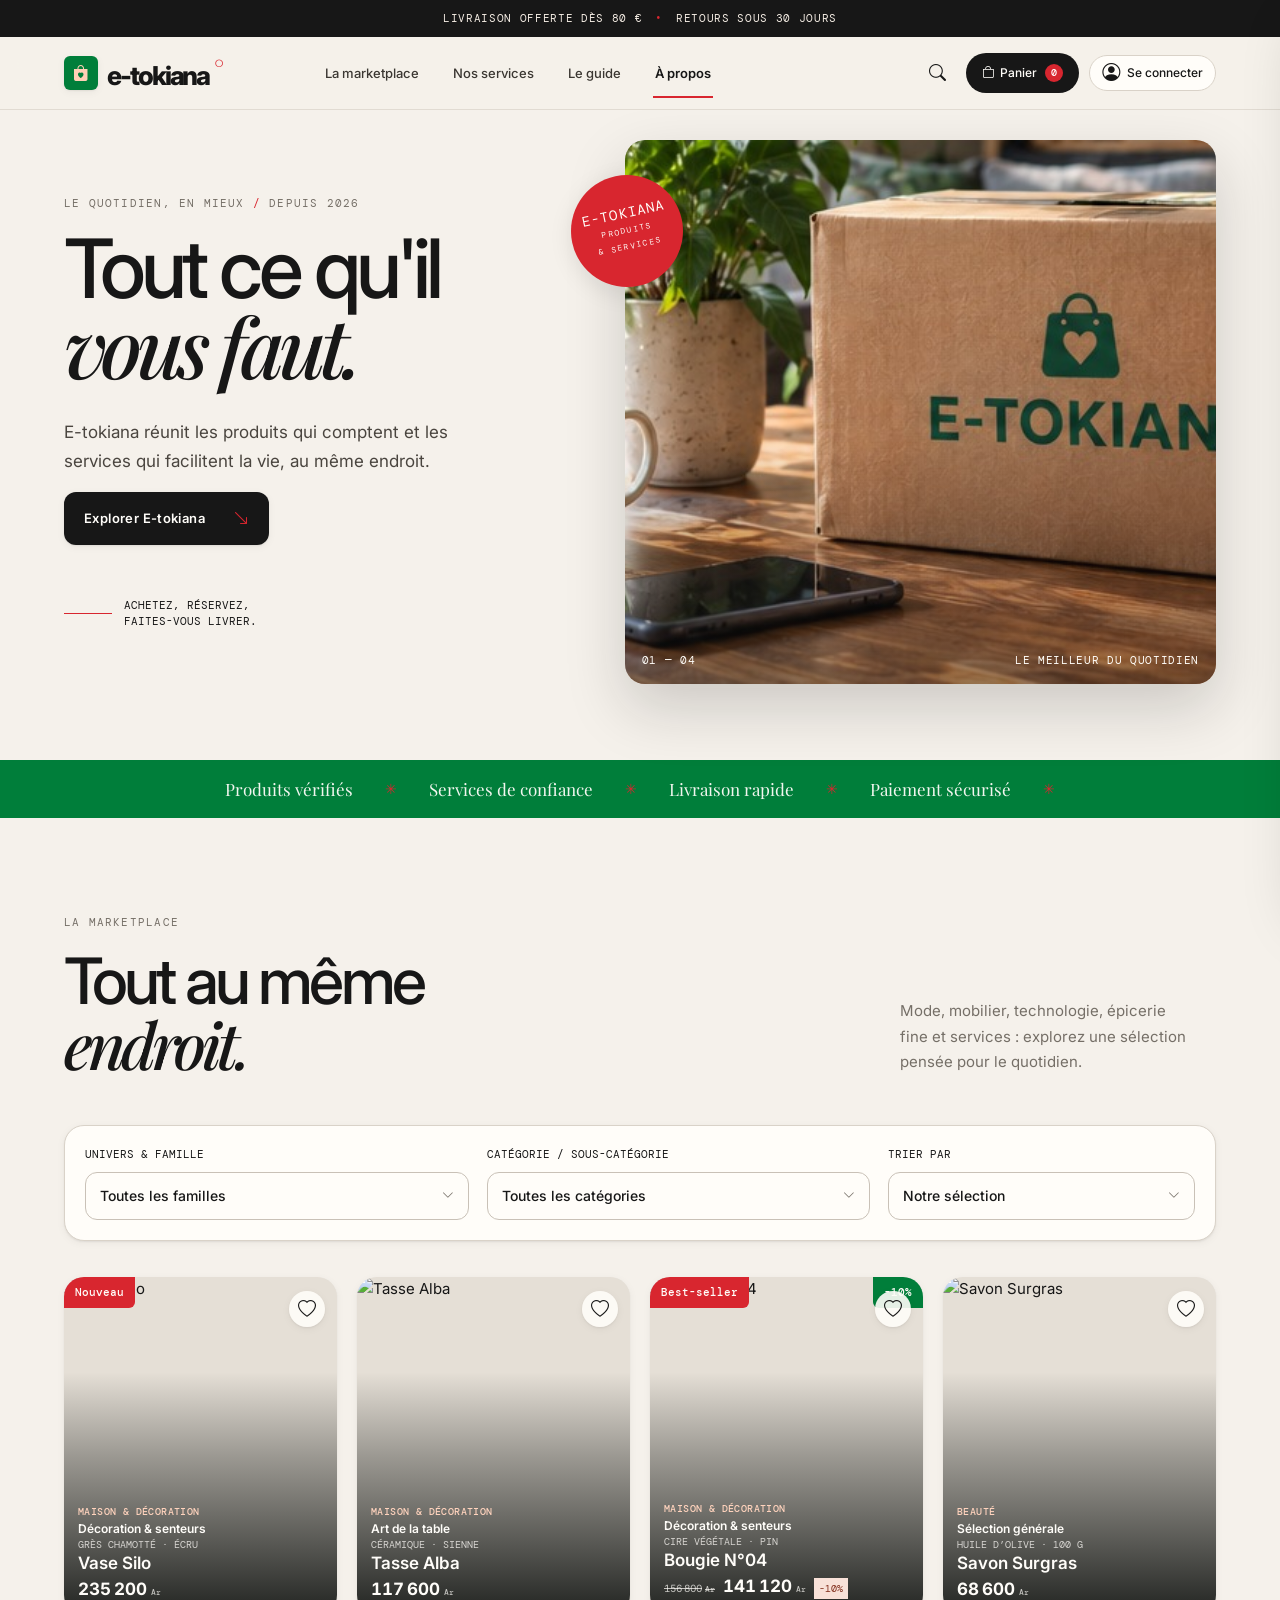
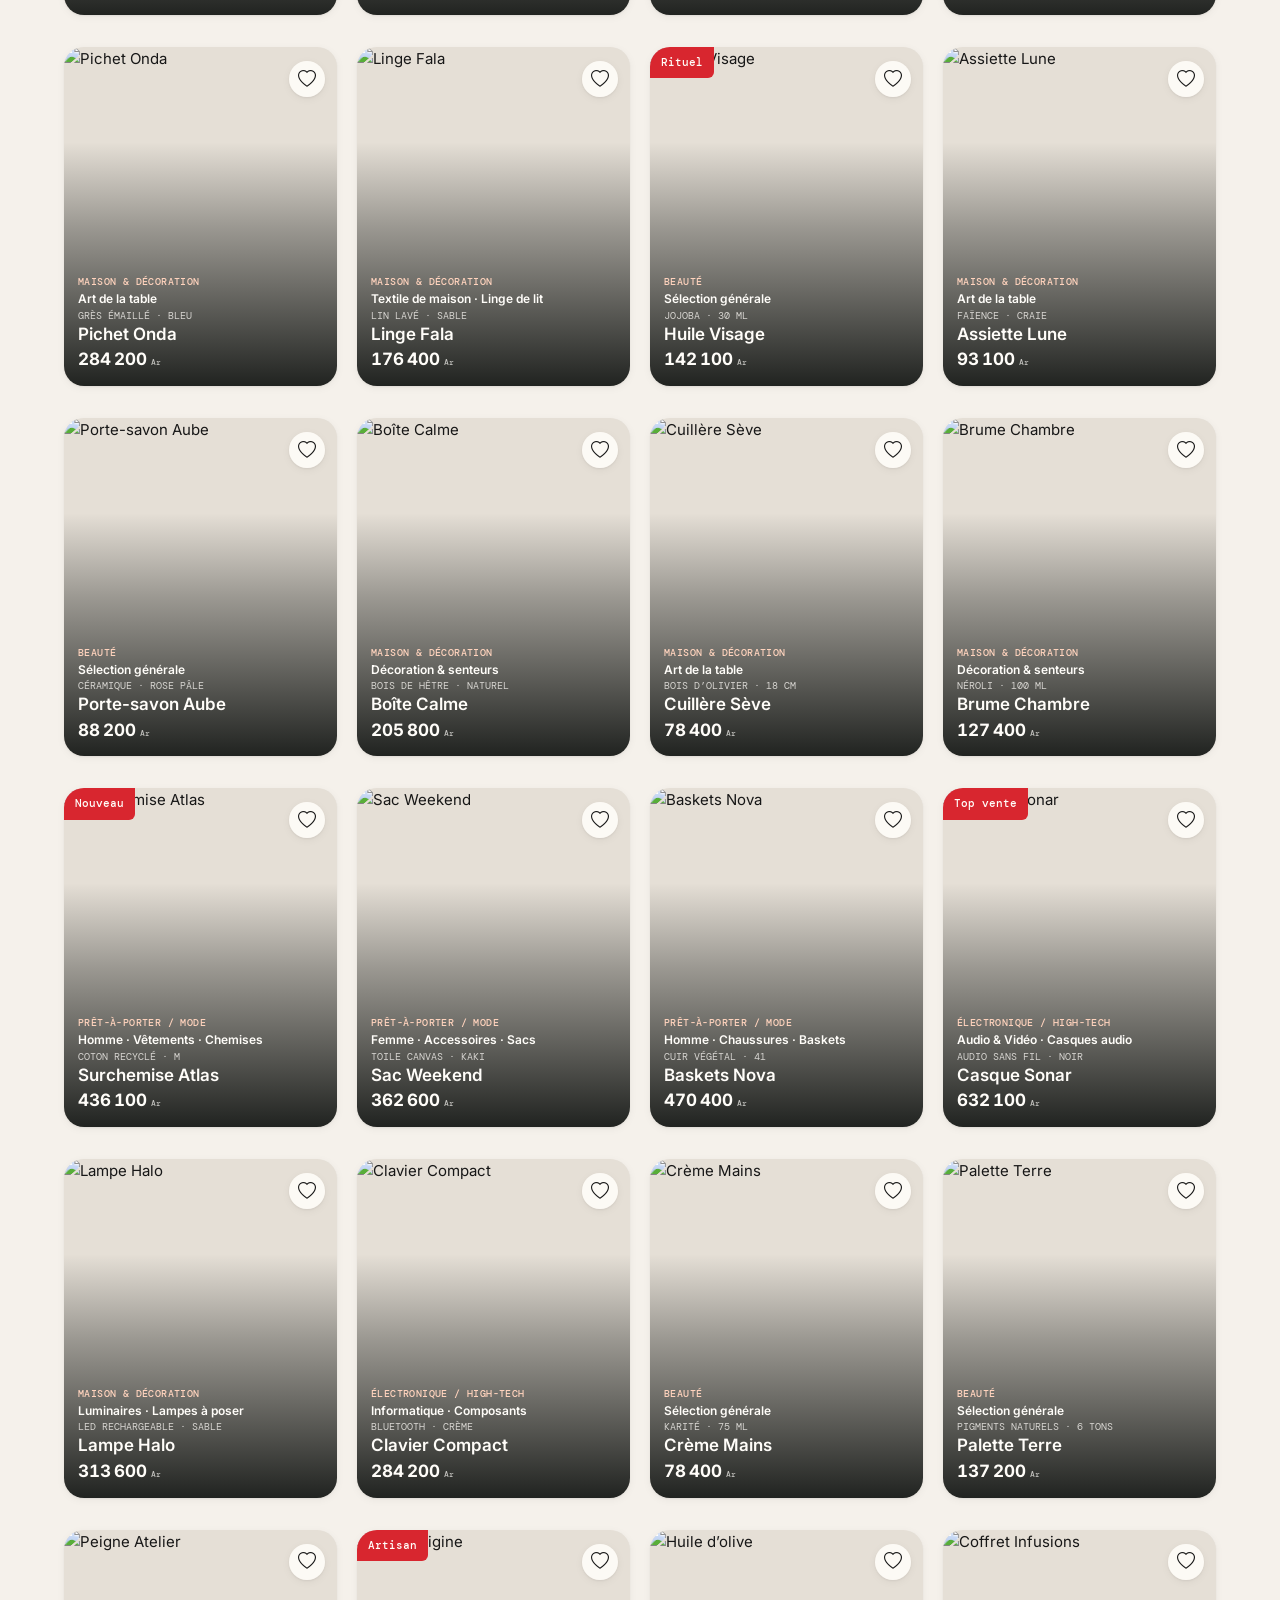
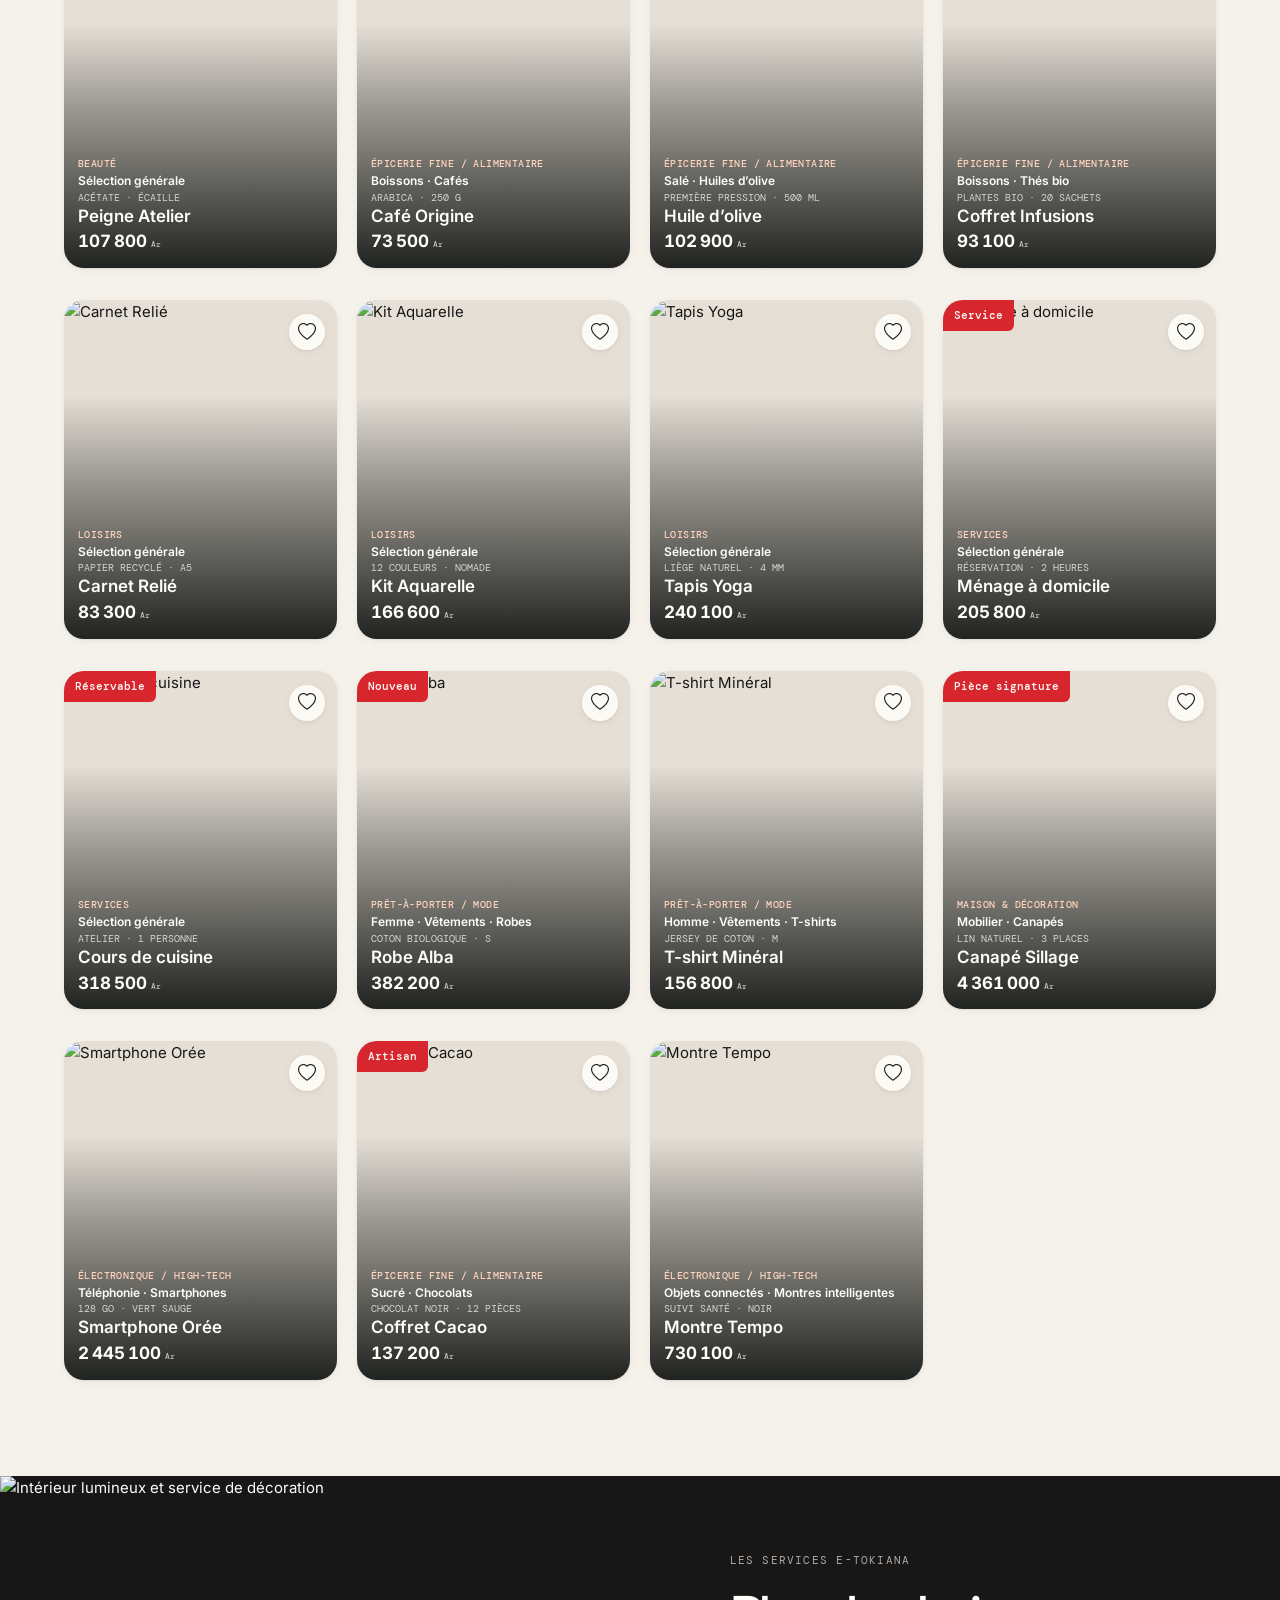
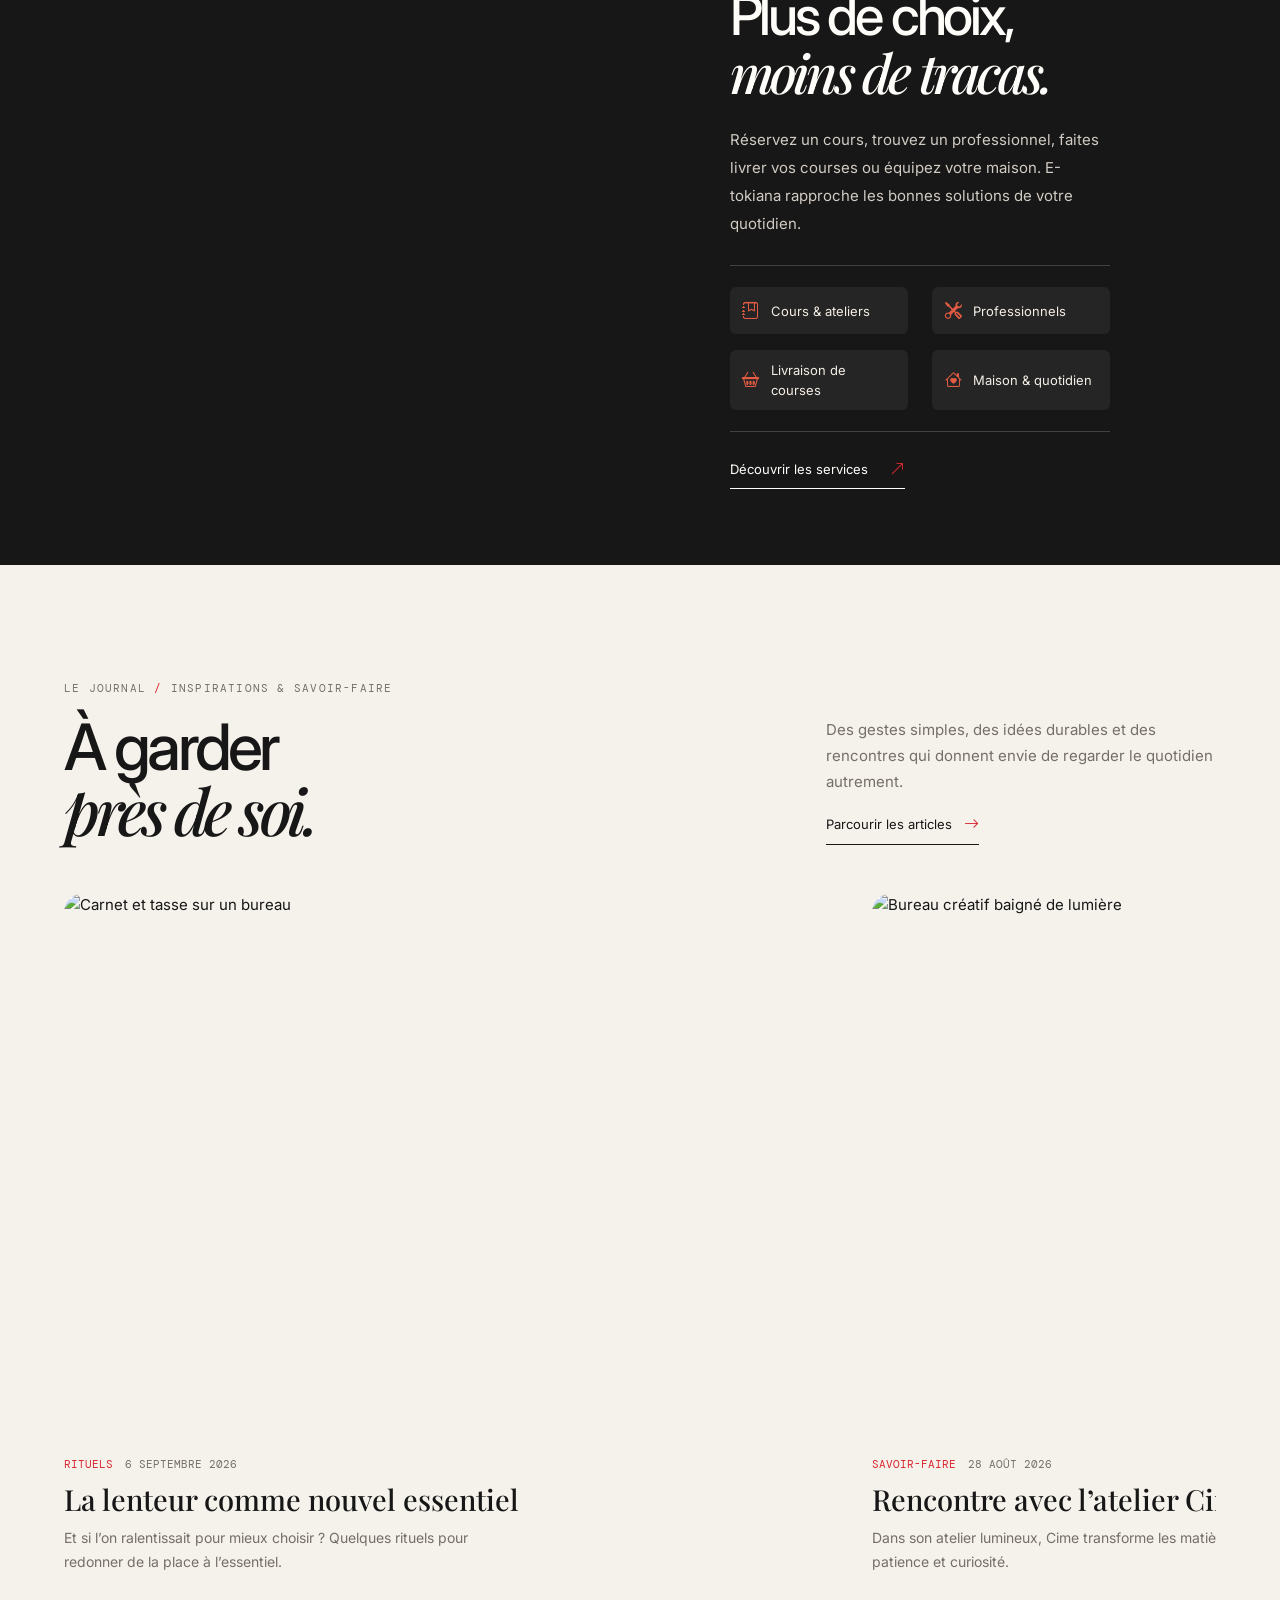
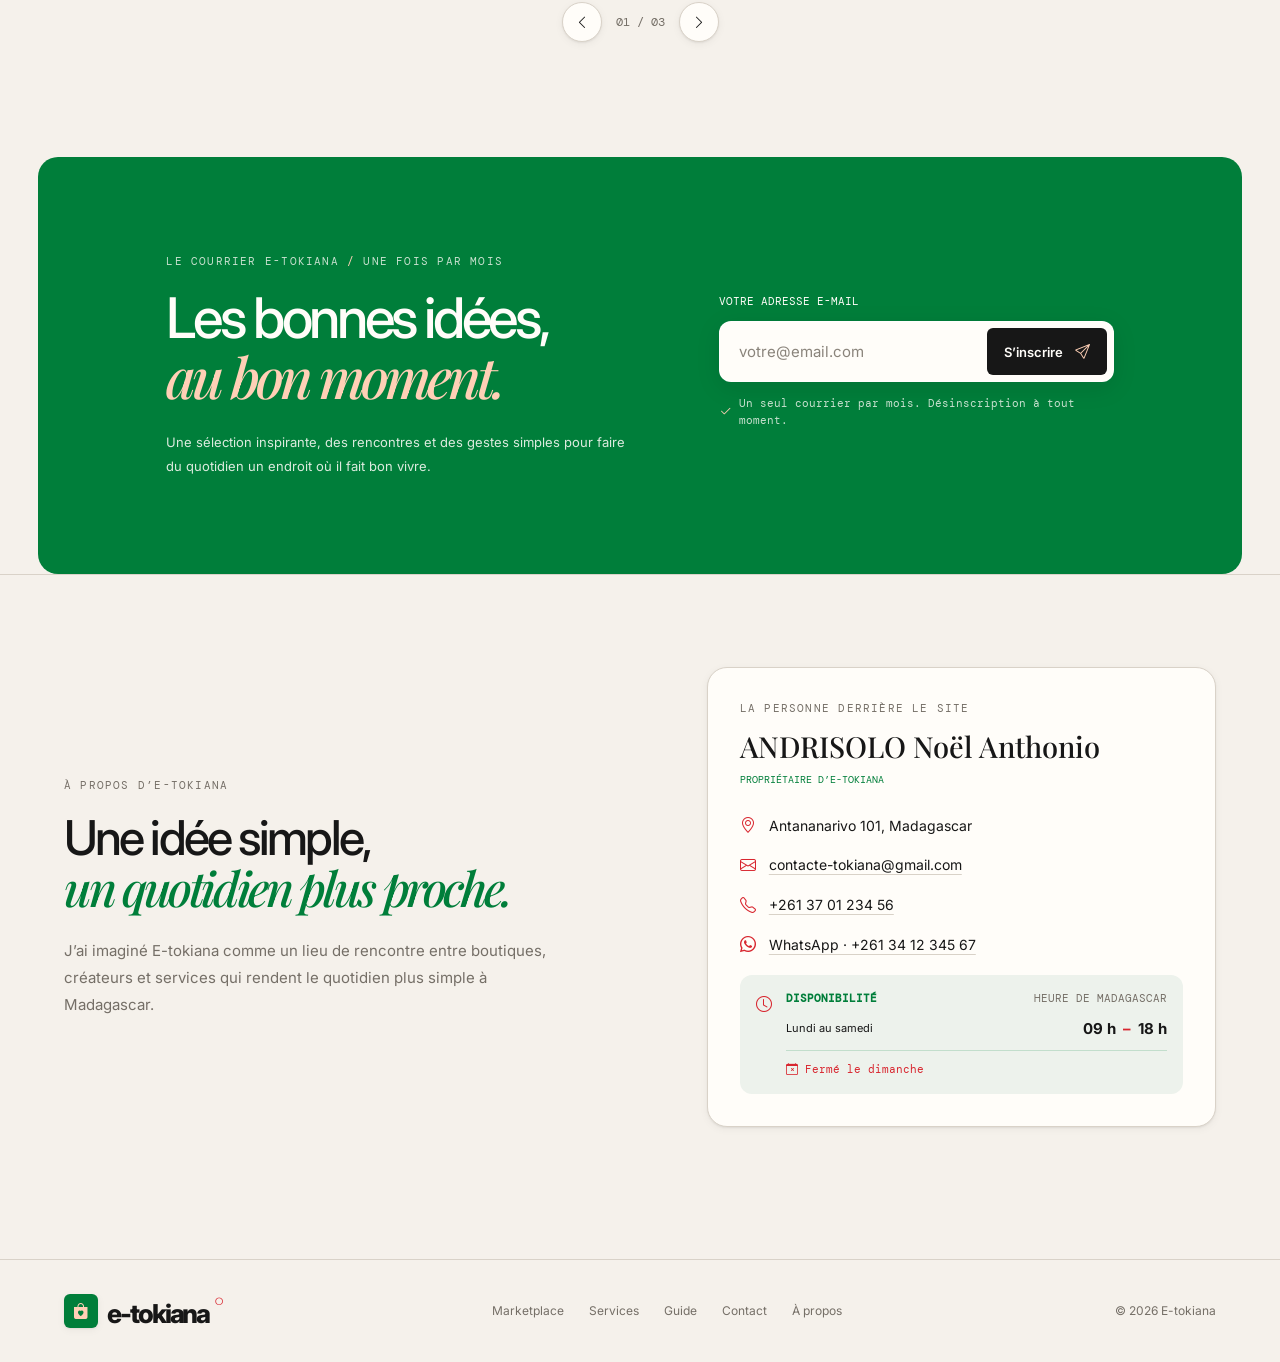
==== index.html @ c8534f6e "Cinquieme e-commerce" ====
<!doctype html>
<html lang="fr">
<head>
  <meta charset="UTF-8" />
  <meta name="viewport" content="width=device-width, initial-scale=1.0" />
  <meta name="description" content="E-tokiana, la marketplace pour acheter des produits et réserver des services." />
  <title>E-tokiana — Tout ce qui vous simplifie la vie</title>
  <link rel="preconnect" href="https://fonts.googleapis.com" />
  <link rel="preconnect" href="https://fonts.gstatic.com" crossorigin />
  <link
    href="https://fonts.googleapis.com/css2?family=DM+Mono:wght@400;500&family=Inter:wght@400;500;600;700;800&family=Playfair+Display:wght@500;600;700&display=swap"
    rel="stylesheet"
  />
  <link rel="stylesheet" href="https://cdn.jsdelivr.net/npm/bootstrap-icons@1.11.3/font/bootstrap-icons.min.css" />
  <!-- Bootstrap 5 : sert de base d'utilitaires (grille, ombres, badges, boutons) ;
       styles.css, chargé après, garde la main sur l'identité visuelle du site. -->
  <link rel="stylesheet" href="https://cdn.jsdelivr.net/npm/bootstrap@5.3.3/dist/css/bootstrap.min.css" />
  <link rel="stylesheet" href="styles.css" />
  <link rel="stylesheet" href="ui-upgrade.css" />
  <link rel="stylesheet" href="spaces.css" />
  <link rel="stylesheet" href="features.css" />
  <link rel="stylesheet" href="chat.css" />
  <link rel="stylesheet" href="panel.css" />
  <link rel="stylesheet" href="chat-actions.css" />
  <link rel="stylesheet" href="admin.css" />
  <link rel="stylesheet" href="editor.css" />
</head>
<body>
  <div class="announcement">Livraison offerte dès 80 € <span>•</span> Retours sous 30 jours</div>
  <header class="site-header">
    <nav class="nav-shell" aria-label="Navigation principale">
      <a href="#top" class="wordmark" aria-label="E-tokiana, accueil"><span class="brand-mark" aria-hidden="true"><i class="bi bi-bag-heart-fill"></i></span><span class="wordmark-name">e-tokiana<span class="wordmark-dot">°</span></span></a>
      <div class="nav-links">
        <a class="active" href="#catalogue">La marketplace</a>
        <a href="#univers">Nos services</a>
        <a href="#journal">Le guide</a>
        <a href="#a-propos">À propos</a>
      </div>
      <div class="nav-actions">
        <button class="icon-button" id="search-toggle" aria-label="Rechercher" title="Rechercher">
          <i class="bi bi-search"></i>
        </button>
        <button class="profile-button" id="profile-button" aria-label="Se connecter" title="Ouvrir mon espace">
          <i class="bi bi-person-circle"></i><span id="profile-label">Se connecter</span>
        </button>
        <button class="cart-button" id="cart-toggle" aria-label="Ouvrir le panier">
          <i class="bi bi-bag"></i> Panier <span class="cart-count">0</span>
        </button>
      </div>
    </nav>
    <div class="search-bar" id="search-bar" hidden>
      <div class="search-bar-inner">
        <label for="search-input">Rechercher</label>
        <div class="search-field">
          <i class="bi bi-search" aria-hidden="true"></i>
          <input id="search-input" type="search" placeholder="Un produit, une matière, une envie…" autocomplete="off" />
        </div>
        <button id="search-close" type="button" aria-label="Fermer la recherche" title="Fermer la recherche"><i class="bi bi-x-lg" aria-hidden="true"></i></button>
      </div>
    </div>
  </header>

  <main id="top">
    <section class="hero" aria-labelledby="hero-title">
      <div class="hero-copy">
        <p class="eyebrow">Le quotidien, en mieux <span>/</span> Depuis 2026</p>
        <h1 id="hero-title">Tout ce qu'il<br /><em>vous faut.</em></h1>
        <p class="hero-intro">
          E-tokiana réunit les produits qui comptent et les services qui facilitent la vie, au même endroit.
        </p>
        <a class="button button-dark" href="#catalogue">Explorer E-tokiana <i class="bi bi-arrow-down-right" aria-hidden="true"></i></a>
        <div class="hero-note">
          <span class="note-line"></span>
          <span>Achetez, réservez,<br />faites-vous livrer.</span>
        </div>
      </div>
      <div class="hero-image-wrap">
        <div class="hero-stamp">E-TOKIANA<br /><span>PRODUITS<br />& SERVICES</span></div>
        <img
          class="hero-image"
          src="etokiana-hero.jpg"
          alt="Vase artisanal posé sur une table en bois"
        />
        <div class="hero-caption"><span>01 — 04</span><span>Le meilleur du quotidien</span></div>
      </div>
    </section>

    <section class="ticker" aria-label="Nos engagements">
      <div>Produits vérifiés</div><span>✳</span>
      <div>Services de confiance</div><span>✳</span>
      <div>Livraison rapide</div><span>✳</span>
      <div>Paiement sécurisé</div><span>✳</span>
    </section>

    <section class="catalogue-section" id="catalogue">
      <div class="section-heading">
        <div>
          <p class="eyebrow">La marketplace</p>
          <h2>Tout au même<br /><em>endroit.</em></h2>
        </div>
        <p class="section-description">
          Mode, mobilier, technologie, épicerie fine et services : explorez une sélection pensée pour le quotidien.
        </p>
      </div>
      <div class="catalogue-toolbar">
        <div class="catalogue-controls">
          <div class="catalogue-field">
            <span class="catalogue-field-label">Univers &amp; famille</span>
            <div class="dropdown catalogue-dropdown" data-catalogue-dropdown="category-family-filter">
              <button class="btn catalogue-dropdown-toggle" id="family-dropdown-toggle" type="button" aria-haspopup="listbox" aria-expanded="false" aria-controls="family-dropdown-menu">
                <span class="catalogue-dropdown-value">Toutes les familles</span><i class="bi bi-chevron-down" aria-hidden="true"></i>
              </button>
              <div class="dropdown-menu catalogue-dropdown-menu" id="family-dropdown-menu" role="listbox" aria-labelledby="family-dropdown-toggle"></div>
            </div>
            <select id="category-family-filter" class="catalogue-native-select" tabindex="-1" aria-hidden="true">
              <option value="">Toutes les familles</option>
            </select>
          </div>
          <div class="catalogue-field">
            <span class="catalogue-field-label">Catégorie / sous-catégorie</span>
            <div class="dropdown catalogue-dropdown" data-catalogue-dropdown="subcategory-filter">
              <button class="btn catalogue-dropdown-toggle" id="subcategory-dropdown-toggle" type="button" aria-haspopup="listbox" aria-expanded="false" aria-controls="subcategory-dropdown-menu">
                <span class="catalogue-dropdown-value">Toutes les catégories</span><i class="bi bi-chevron-down" aria-hidden="true"></i>
              </button>
              <div class="dropdown-menu catalogue-dropdown-menu" id="subcategory-dropdown-menu" role="listbox" aria-labelledby="subcategory-dropdown-toggle"></div>
            </div>
            <select id="subcategory-filter" class="catalogue-native-select" tabindex="-1" aria-hidden="true">
              <option value="">Toutes les catégories</option>
            </select>
          </div>
          <div class="catalogue-field">
            <span class="catalogue-field-label">Trier par</span>
            <div class="dropdown catalogue-dropdown" data-catalogue-dropdown="sort-select">
              <button class="btn catalogue-dropdown-toggle" id="sort-dropdown-toggle" type="button" aria-haspopup="listbox" aria-expanded="false" aria-controls="sort-dropdown-menu">
                <span class="catalogue-dropdown-value">Notre sélection</span><i class="bi bi-chevron-down" aria-hidden="true"></i>
              </button>
              <div class="dropdown-menu catalogue-dropdown-menu" id="sort-dropdown-menu" role="listbox" aria-labelledby="sort-dropdown-toggle"></div>
            </div>
            <select id="sort-select" class="catalogue-native-select" tabindex="-1" aria-hidden="true">
              <option value="featured">Notre sélection</option>
              <option value="price-low">Prix croissant</option>
              <option value="price-high">Prix décroissant</option>
            </select>
          </div>
        </div>
      </div>
      <div class="product-grid" id="product-grid"></div>
      <div class="empty-state" id="empty-state" hidden>Aucun article ou service ne correspond à cette recherche.</div>
    </section>

    <section class="editorial" id="univers">
      <div class="editorial-image">
        <img
          src="https://images.unsplash.com/photo-1604014237800-1c9102c219da?auto=format&fit=crop&w=1200&q=85"
          alt="Intérieur lumineux et service de décoration"
        />
      </div>
      <div class="editorial-copy">
        <p class="eyebrow">Les services E-tokiana</p>
        <h2>Plus de choix,<br /><em>moins de tracas.</em></h2>
        <p>
          Réservez un cours, trouvez un professionnel, faites livrer vos courses ou équipez votre maison. E-tokiana
          rapproche les bonnes solutions de votre quotidien.
        </p>
        <ul class="service-highlights" aria-label="Services proposés">
          <li><i class="bi bi-journal-bookmark" aria-hidden="true"></i><span>Cours &amp; ateliers</span></li>
          <li><i class="bi bi-tools" aria-hidden="true"></i><span>Professionnels</span></li>
          <li><i class="bi bi-basket2" aria-hidden="true"></i><span>Livraison de courses</span></li>
          <li><i class="bi bi-house-heart" aria-hidden="true"></i><span>Maison &amp; quotidien</span></li>
        </ul>
        <a class="text-link service-link" href="#catalogue" data-show-services>
          Découvrir les services <i class="bi bi-arrow-up-right" aria-hidden="true"></i>
        </a>
      </div>
    </section>

    <section class="journal" id="journal">
      <div class="section-heading journal-heading">
        <div>
          <p class="eyebrow">Le journal <span>/</span> Inspirations &amp; savoir-faire</p>
          <h2>À garder<br /><em>près de soi.</em></h2>
        </div>
        <div class="journal-heading-aside">
          <p class="journal-intro">Des gestes simples, des idées durables et des rencontres qui donnent envie de regarder le quotidien autrement.</p>
          <a class="text-link journal-all-link" href="#journal-articles">Parcourir les articles <i class="bi bi-arrow-right" aria-hidden="true"></i></a>
        </div>
      </div>
      <div class="journal-carousel" id="journal-articles" role="region" aria-roledescription="carrousel" aria-label="Articles du journal">
        <div class="journal-track" id="journal-track" tabindex="0" aria-label="Diapositives du journal, utilisez les flèches gauche et droite pour naviguer">
        <article class="journal-article journal-slide" role="group" aria-roledescription="diapositive" aria-label="Article 1 sur 3" tabindex="0">
          <img
            src="https://images.unsplash.com/photo-1494438639946-1ebd1d20bf85?auto=format&fit=crop&w=700&q=80"
            alt="Carnet et tasse sur un bureau"
          />
          <div class="journal-article-copy">
            <p class="article-meta"><span>Rituels</span><time datetime="2026-09-06">6 septembre 2026</time></p>
            <h3>La lenteur comme nouvel essentiel</h3>
            <p class="article-excerpt">Et si l’on ralentissait pour mieux choisir ? Quelques rituels pour redonner de la place à l’essentiel.</p>
          </div>
        </article>
        <article class="journal-article journal-slide" role="group" aria-roledescription="diapositive" aria-label="Article 2 sur 3" tabindex="0">
          <img
            src="https://images.unsplash.com/photo-1524758631624-e2822e304c36?auto=format&fit=crop&w=700&q=80"
            alt="Bureau créatif baigné de lumière"
          />
          <div class="journal-article-copy">
            <p class="article-meta"><span>Savoir-faire</span><time datetime="2026-08-28">28 août 2026</time></p>
            <h3>Rencontre avec l’atelier Cime</h3>
            <p class="article-excerpt">Dans son atelier lumineux, Cime transforme les matières avec patience et curiosité.</p>
          </div>
        </article>
        <article class="journal-article journal-slide" role="group" aria-roledescription="diapositive" aria-label="Article 3 sur 3" tabindex="0">
          <img
            src="https://images.unsplash.com/photo-1556228578-8c89e6adf883?auto=format&fit=crop&w=700&q=80"
            alt="Flacons de soin minimalistes"
          />
          <div class="journal-article-copy">
            <p class="article-meta"><span>Bien-être</span><time datetime="2026-08-14">14 août 2026</time></p>
            <h3>Le geste simple, chaque matin</h3>
            <p class="article-excerpt">Une routine courte, des gestes choisis et un peu plus d’attention à soi.</p>
          </div>
        </article>
        </div>
        <div class="journal-controls" role="group" aria-label="Navigation du carrousel">
          <button class="journal-control" type="button" data-journal-prev aria-label="Article précédent">
            <i class="bi bi-chevron-left" aria-hidden="true"></i>
          </button>
          <span class="journal-position" aria-live="polite">01 / 03</span>
          <button class="journal-control" type="button" data-journal-next aria-label="Article suivant">
            <i class="bi bi-chevron-right" aria-hidden="true"></i>
          </button>
        </div>
      </div>
    </section>

    <section class="newsletter" id="newsletter">
      <div class="newsletter-copy">
        <p class="eyebrow">Le courrier E-tokiana <span>/</span> Une fois par mois</p>
        <h2>Les bonnes idées,<br /><em>au bon moment.</em></h2>
        <p class="newsletter-intro">Une sélection inspirante, des rencontres et des gestes simples pour faire du quotidien un endroit où il fait bon vivre.</p>
      </div>
      <form id="newsletter-form">
        <label for="email">Votre adresse e-mail</label>
        <div class="email-field">
          <input id="email" type="email" placeholder="votre@email.com" required />
          <button type="submit"><span>S’inscrire</span><i class="bi bi-send" aria-hidden="true"></i></button>
        </div>
        <p class="newsletter-note"><i class="bi bi-check2" aria-hidden="true"></i> Un seul courrier par mois. Désinscription à tout moment.</p>
        <p class="form-message" id="form-message" aria-live="polite"></p>
      </form>
    </section>

    <section class="owner-section" id="a-propos" aria-labelledby="owner-title">
      <div class="owner-copy">
        <p class="eyebrow">À propos d’E-tokiana</p>
        <h2 id="owner-title">Une idée simple,<br /><em>un quotidien plus proche.</em></h2>
        <p class="owner-intro">J’ai imaginé E-tokiana comme un lieu de rencontre entre boutiques, créateurs et services qui rendent le quotidien plus simple à Madagascar.</p>
      </div>
      <div class="owner-contact">
        <p class="eyebrow">La personne derrière le site</p>
        <h3 class="owner-name">ANDRISOLO Noël Anthonio</h3>
        <p class="owner-role">Propriétaire d’E-tokiana</p>
        <ul class="owner-details">
          <li><i class="bi bi-geo-alt" aria-hidden="true"></i><span>Antananarivo 101, Madagascar</span></li>
          <li><i class="bi bi-envelope" aria-hidden="true"></i><a href="mailto:contacte-tokiana@gmail.com">contacte-tokiana@gmail.com</a></li>
          <li><i class="bi bi-telephone" aria-hidden="true"></i><a href="tel:+261370123456">+261 37 01 234 56</a></li>
          <li><i class="bi bi-whatsapp" aria-hidden="true"></i><a href="https://wa.me/261341234567" target="_blank" rel="noopener noreferrer">WhatsApp · +261 34 12 345 67</a></li>
          <li class="owner-hours">
            <i class="bi bi-clock" aria-hidden="true"></i>
            <div class="owner-hours-content">
              <div class="owner-hours-heading"><strong>Disponibilité</strong><span>Heure de Madagascar</span></div>
              <div class="owner-hours-row"><span>Lundi au samedi</span><strong><time datetime="09:00">09 h</time><span class="owner-hours-dash">–</span><time datetime="18:00">18 h</time></strong></div>
              <div class="owner-closed"><i class="bi bi-calendar-x" aria-hidden="true"></i><span>Fermé le dimanche</span></div>
            </div>
          </li>
        </ul>
      </div>
    </section>
  </main>

  <footer class="site-footer">
    <a href="#top" class="wordmark" aria-label="E-tokiana, accueil"><span class="brand-mark" aria-hidden="true"><i class="bi bi-bag-heart-fill"></i></span><span class="wordmark-name">e-tokiana<span class="wordmark-dot">°</span></span></a>
    <div class="footer-links">
      <a href="#catalogue">Marketplace</a>
      <a href="#univers">Services</a>
      <a href="#journal">Guide</a>
      <a href="#newsletter">Contact</a>
      <a href="#a-propos">À propos</a>
    </div>
    <p>© 2026 E-tokiana</p>
  </footer>

  <aside class="cart-drawer" id="cart-drawer" aria-label="Votre panier" aria-hidden="true">
    <div class="drawer-header">
      <div>
        <p class="eyebrow">Votre sélection</p>
        <h2>Le panier <span class="cart-count">0</span></h2>
      </div>
      <button class="close-button" id="cart-close" aria-label="Fermer le panier">×</button>
    </div>
    <div class="cart-items" id="cart-items"></div>
    <div class="cart-footer">
      <div><span>Sous-total</span><strong id="cart-total">0,00 €</strong></div>
      <button class="button button-dark checkout-button" id="checkout-button">
        Passer la commande <i class="bi bi-arrow-right" aria-hidden="true"></i>
      </button>
      <p>Paiement sécurisé · Livraison offerte dès 80 €</p>
    </div>
  </aside>
  <div class="drawer-backdrop" id="drawer-backdrop"></div>

  <section class="modal" id="product-modal" aria-hidden="true" aria-labelledby="product-modal-title">
    <div class="modal-panel product-modal-panel">
      <button class="close-button product-modal-close" data-close-modal="product-modal" aria-label="Fermer la fiche produit">
        ×
      </button>
      <div class="product-modal-content">
        <img id="product-modal-image" src="" alt="" />
        <div class="product-modal-copy">
          <p class="eyebrow" id="product-modal-category"></p>
          <h2 id="product-modal-title"></h2>
          <p class="product-modal-material" id="product-modal-material"></p>
          <p class="product-modal-description">
            Une pièce choisie pour son usage, sa qualité et sa capacité à trouver naturellement sa place dans votre
            quotidien.
          </p>
          <strong class="product-modal-price" id="product-modal-price"></strong>
          <div class="product-modal-actions">
            <label>
              Quantité
              <select id="product-modal-quantity">
                <option>1</option>
                <option>2</option>
                <option>3</option>
                <option>4</option>
              </select>
            </label>
            <button class="button button-dark" id="product-modal-add">Ajouter au panier <span>＋</span></button>
          </div>
        </div>
      </div>
    </div>
  </section>

  <section class="modal" id="product-form-modal" aria-hidden="true" aria-labelledby="product-form-title">
    <div class="modal-panel form-panel">
      <div class="modal-header">
        <div>
          <p class="eyebrow">Catalogue</p>
          <h2 id="product-form-title">Ajouter un produit</h2>
        </div>
        <button class="close-button" data-close-modal="product-form-modal" aria-label="Fermer le formulaire produit">
          ×
        </button>
      </div>
      <form id="product-form">
        <div class="form-grid">
          <label>
            Nom du produit
            <input id="new-product-name" type="text" placeholder="Ex. Lampe Aube" required />
          </label>
          <label>
            Catégorie
            <select id="new-product-category" required>
              <option value="">Choisir une catégorie</option>
            </select>
          </label>
          <label>
            Prix (€)
            <input id="new-product-price" type="number" min="0" step="0.01" placeholder="29" required />
          </label>
          <label>
            Stock initial
            <input id="new-product-stock" type="number" min="0" step="1" placeholder="10" required />
          </label>
        </div>
        <label>
          URL de l'image
          <input id="new-product-image" type="url" placeholder="https://images.unsplash.com/..." />
        </label>
        <label>
          Description courte
          <textarea id="new-product-description" rows="3" placeholder="Décrivez ce produit en quelques mots"></textarea>
        </label>
        <button class="button button-dark modal-submit" type="submit">Publier le produit <i class="bi bi-cloud-arrow-up" aria-hidden="true"></i></button>
      </form>
    </div>
  </section>

  <section class="modal" id="staff-form-modal" aria-hidden="true" aria-labelledby="staff-form-title">
    <div class="modal-panel form-panel">
      <div class="modal-header">
        <div>
          <p class="eyebrow">Équipe</p>
          <h2 id="staff-form-title">Inviter un membre</h2>
        </div>
        <button class="close-button" data-close-modal="staff-form-modal" aria-label="Fermer le formulaire personnel">
          ×
        </button>
      </div>
      <form id="staff-form">
        <label>
          Nom complet
          <input id="new-staff-name" type="text" placeholder="Ex. Camille Martin" required />
        </label>
        <label>
          Adresse e-mail
          <input id="new-staff-email" type="email" placeholder="camille@etokiana.fr" required />
        </label>
        <label>
          Rôle
          <select id="new-staff-role">
            <option>Gestionnaire stocks</option>
            <option>Gestionnaire clients</option>
            <option>Administrateur</option>
          </select>
        </label>
        <button class="button button-dark modal-submit" type="submit">Envoyer l'invitation <i class="bi bi-envelope-check" aria-hidden="true"></i></button>
      </form>
    </div>
  </section>

  <section class="modal" id="login-modal" aria-hidden="true" aria-labelledby="login-title">
    <div class="modal-panel login-panel">
      <div class="modal-header">
        <div>
          <p class="eyebrow">Accès sécurisé</p>
          <h2 id="login-title">Se connecter</h2>
        </div>
        <button class="close-button" data-close-modal="login-modal" aria-label="Fermer la connexion">×</button>
      </div>
      <form id="login-form">
        <label>
          Adresse e-mail
          <input id="login-email" type="email" placeholder="vous@exemple.fr" required />
        </label>
        <label>
          Mot de passe
          <input id="login-password" type="password" placeholder="Votre mot de passe" required />
        </label>
        <p class="login-error" id="login-error" aria-live="polite"></p>
        <button class="button button-dark modal-submit" type="submit">Ouvrir mon espace <i class="bi bi-box-arrow-in-right" aria-hidden="true"></i></button>
      </form>
      <div class="demo-credentials">
        <strong>Comptes de démonstration</strong>
        <span>Client : client@etokiana.fr / client123</span>
        <span>Admin : admin@etokiana.fr / admin123</span>
      </div>
    </div>
  </section>

  <section class="modal" id="account-modal" aria-hidden="true" aria-labelledby="account-title">
    <div class="modal-panel">
      <div class="modal-header">
        <div>
          <p class="eyebrow" id="account-greeting">Votre espace personnel</p>
          <h2 id="account-title">Bonjour, Alex.</h2>
        </div>
        <button class="close-button" data-close-modal="account-modal" aria-label="Fermer mon espace">×</button>
      </div>
      <div class="account-tabs">
        <button class="account-tab active" data-account-view="overview">Vue d'ensemble</button>
        <button class="account-tab" data-account-view="orders">Mes commandes</button>
        <button class="account-tab" data-account-view="saved">Mes favoris</button>
      </div>
      <div class="account-view active" data-view="overview">
        <div class="account-card">
          <span class="account-icon">⌂</span>
          <div>
            <strong>Adresse de livraison</strong>
            <p>12 rue des Lilas, Paris</p>
            <button class="text-link account-action">Modifier <i class="bi bi-pencil" aria-hidden="true"></i></button>
          </div>
        </div>
        <div class="account-card">
          <span class="account-icon">◎</span>
          <div>
            <strong>Dernière commande</strong>
            <p>Commande #ET-2048 · En préparation</p>
            <button class="text-link account-action">Suivre la commande <i class="bi bi-truck" aria-hidden="true"></i></button>
          </div>
        </div>
      </div>
      <div class="account-view" data-view="orders">
        <p class="modal-muted">Vos commandes récentes apparaîtront ici avec leur statut de livraison.</p>
        <div class="order-row">
          <span>#ET-2048</span><span>En préparation</span><strong>48,00 €</strong>
        </div>
      </div>
      <div class="account-view" data-view="saved">
        <p class="modal-muted">Ajoutez un article avec le cœur pour le retrouver dans vos favoris.</p>
      </div>
      <button class="button button-dark modal-submit" data-close-modal="account-modal">
        Fermer l'espace personnel <span>×</span>
      </button>
    </div>
  </section>

  <section class="modal" id="admin-modal" aria-hidden="true" aria-labelledby="admin-title">
    <div class="modal-panel admin-panel">
      <div class="modal-header">
        <div>
          <p class="eyebrow" id="admin-space-label">Gestion de votre activité</p>
          <h2 id="admin-title">Dashboard</h2>
        </div>
        <button class="close-button" data-close-modal="admin-modal" aria-label="Fermer l'administration">×</button>
      </div>
      <div class="admin-layout">
        <nav class="admin-nav" aria-label="Navigation administration">
          <button class="admin-nav-item active" data-admin-view="dashboard">Vue d'ensemble</button>
          <button class="admin-nav-item" data-admin-view="products">Produits & stocks</button>
          <button class="admin-nav-item" data-admin-view="customers">Clients</button>
          <button class="admin-nav-item" data-admin-view="staff">Personnel</button>
        </nav>
        <div class="admin-content">
          <div class="admin-view active" data-admin-panel="dashboard">
            <div class="admin-stats admin-dashboard-stats">
              <div class="admin-stat-products"><i class="bi bi-box-seam" aria-hidden="true"></i><strong data-dashboard-stat="products">0</strong><span>Produits actifs</span></div>
              <div class="admin-stat-orders"><i class="bi bi-receipt" aria-hidden="true"></i><strong data-dashboard-stat="orders">0</strong><span>Commandes</span></div>
              <div class="admin-stat-revenue"><i class="bi bi-graph-up-arrow" aria-hidden="true"></i><strong data-dashboard-stat="revenue">0 Ar</strong><span>Chiffre d’affaires</span></div>
              <div class="admin-stat-pending"><i class="bi bi-hourglass-split" aria-hidden="true"></i><strong data-dashboard-stat="pending">0</strong><span>À traiter</span></div>
            </div>
            <div class="admin-section">
              <div class="admin-section-heading">
                <strong>Commandes récentes</strong>
                <button class="text-link admin-action" data-admin-view-target="products">
                  Gérer les produits <i class="bi bi-box-seam" aria-hidden="true"></i>
                </button>
              </div>
              <div class="admin-recent-orders" data-admin-recent-orders aria-live="polite"></div>
            </div>
            <div class="admin-actions">
              <button class="button button-dark admin-action" data-admin-message="Formulaire de création de produit prêt">
                Ajouter un produit <span>＋</span>
              </button>
              <button class="button admin-outline admin-action" data-admin-view-target="customers">
                Voir les clients <i class="bi bi-people" aria-hidden="true"></i>
              </button>
            </div>
          </div>

          <div class="admin-view" data-admin-panel="products">
            <div class="admin-view-heading">
              <div>
                <p class="eyebrow">Catalogue</p>
                <h3>Produits & stocks</h3>
              </div>
              <button class="button button-dark admin-action" data-admin-message="Formulaire de création de produit prêt">
                Ajouter un produit <span>＋</span>
              </button>
            </div>
            <div class="stock-alert">3 articles sont bientôt en rupture de stock.</div>
            <div class="admin-table">
              <div class="admin-table-head">
                <span>Produit</span><span>Catégorie</span><span>Stock</span><span>Action</span>
              </div>
              <div class="admin-table-row">
                <span><strong>Vase Silo</strong><small>SKU-001</small></span>
                <span>Maison</span>
                <span class="stock-value" data-stock="1">8 unités</span>
                <button class="stock-action" data-stock-action="1">+ Stock</button>
              </div>
              <div class="admin-table-row">
                <span><strong>Casque Sonar</strong><small>SKU-016</small></span>
                <span>Tech</span>
                <span class="stock-value" data-stock="2">3 unités</span>
                <button class="stock-action" data-stock-action="2">+ Stock</button>
              </div>
              <div class="admin-table-row">
                <span><strong>Café Origine</strong><small>SKU-022</small></span>
                <span>Épicerie</span>
                <span class="stock-value low" data-stock="3">1 unité</span>
                <button class="stock-action" data-stock-action="3">+ Stock</button>
              </div>
            </div>
          </div>

          <div class="admin-view" data-admin-panel="customers">
            <div class="admin-view-heading">
              <div>
                <p class="eyebrow">Relation client</p>
                <h3>Gestion des clients</h3>
              </div>
              <button class="button admin-outline admin-action" data-admin-message="Export des clients prêt">
                Exporter <i class="bi bi-download" aria-hidden="true"></i>
              </button>
            </div>
            <div class="admin-table">
              <div class="admin-table-head">
                <span>Client</span><span>Commandes</span><span>Dépenses</span><span>Statut</span>
              </div>
              <div class="admin-table-row">
                <span><strong>Alex Martin</strong><small>alex@exemple.fr</small></span>
                <span>12</span>
                <span>486,00 €</span>
                <em class="status-pill">Actif</em>
              </div>
              <div class="admin-table-row">
                <span><strong>Samira Diallo</strong><small>samira@exemple.fr</small></span>
                <span>8</span>
                <span>312,00 €</span>
                <em class="status-pill">Actif</em>
              </div>
              <div class="admin-table-row">
                <span><strong>Léa Bernard</strong><small>lea@exemple.fr</small></span>
                <span>3</span>
                <span>97,00 €</span>
                <em class="status-pill muted">Nouveau</em>
              </div>
            </div>
          </div>

          <div class="admin-view" data-admin-panel="staff">
            <div class="admin-view-heading">
              <div>
                <p class="eyebrow">Équipe</p>
                <h3>Gestion du personnel</h3>
              </div>
              <button class="button button-dark admin-action" data-admin-message="Invitation du personnel prête">
                Inviter <span>＋</span>
              </button>
            </div>
            <div class="admin-table">
              <div class="admin-table-head">
                <span>Collaborateur</span><span>Rôle</span><span>Dernière connexion</span><span>Statut</span>
              </div>
              <div class="admin-table-row">
                <span><strong>Marie Dupont</strong><small>marie@etokiana.fr</small></span>
                <span>Administratrice</span>
                <span>Aujourd'hui, 09:42</span>
                <em class="status-pill">En ligne</em>
              </div>
              <div class="admin-table-row">
                <span><strong>Thomas Roy</strong><small>thomas@etokiana.fr</small></span>
                <span>Gestionnaire stocks</span>
                <span>Hier, 17:18</span>
                <em class="status-pill muted">Hors ligne</em>
              </div>
            </div>
          </div>
        </div>
      </div>
      <button class="button modal-submit admin-logout" id="admin-logout">Se déconnecter <span>×</span></button>
    </div>
  </section>

  <section class="modal" id="payment-modal" aria-hidden="true" aria-labelledby="payment-title">
    <div class="modal-panel payment-panel">
      <div class="modal-header">
        <div>
          <p class="eyebrow">Commande sécurisée</p>
          <h2 id="payment-title">Choisir le paiement</h2>
        </div>
        <button class="close-button" data-close-modal="payment-modal" aria-label="Fermer le paiement">×</button>
      </div>
      <div class="payment-methods">
        <button class="payment-method active" data-payment="card">
          <i class="bi bi-credit-card-2-front payment-method-icon" aria-hidden="true"></i>
          <div><strong>Carte bancaire</strong><small>Visa, Mastercard, Amex</small></div>
          <i class="payment-method-check">●</i>
        </button>
        <button class="payment-method" data-payment="paypal">
          <i class="bi bi-paypal payment-method-icon" aria-hidden="true"></i>
          <div><strong>PayPal</strong><small>Paiement rapide et protégé</small></div>
          <i class="payment-method-check">●</i>
        </button>
        <button class="payment-method" data-payment="apple">
          <i class="bi bi-apple payment-method-icon" aria-hidden="true"></i>
          <div><strong>Apple Pay</strong><small>Portefeuille Apple requis</small></div>
          <i class="payment-method-check">●</i>
        </button>
        <button class="payment-method" data-payment="delivery">
          <i class="bi bi-truck payment-method-icon" aria-hidden="true"></i>
          <div><strong>Paiement à la livraison</strong><small>Adresse et téléphone requis</small></div>
          <i class="payment-method-check">●</i>
        </button>
        <button class="payment-method" data-payment="mobile-money" aria-expanded="false" aria-controls="mobile-money-options">
          <i class="bi bi-phone payment-method-icon" aria-hidden="true"></i>
          <div><strong>Mobile Money</strong><small>MVola, Orange Money, Airtel Money</small></div>
          <i class="payment-method-check">●</i>
        </button>
      </div>
      <div class="mobile-money-options" id="mobile-money-options" role="group" aria-label="Choisir un opérateur Mobile Money" hidden>
        <button class="mobile-money-choice" type="button" data-mobile-money="mvola" aria-pressed="false">
          <img src="https://www.google.com/s2/favicons?domain=mvola.mg&amp;sz=128" alt="" />
          <span>MVola</span>
        </button>
        <button class="mobile-money-choice" type="button" data-mobile-money="orange-money" aria-pressed="false">
          <img src="https://www.google.com/s2/favicons?domain=orange.mg&amp;sz=128" alt="" />
          <span>Orange Money</span>
        </button>
        <button class="mobile-money-choice" type="button" data-mobile-money="airtel-money" aria-pressed="false">
          <img src="https://www.google.com/s2/favicons?domain=airtel.mg&amp;sz=128" alt="" />
          <span>Airtel Money</span>
        </button>
      </div>
      <form id="payment-form">
        <div class="card-fields">
          <label>
            Numéro de carte
            <input type="text" inputmode="numeric" autocomplete="cc-number" placeholder="1234 5678 9012 3456" maxlength="19" required />
          </label>
          <div class="card-row">
            <label>
              Expiration
              <input type="text" autocomplete="cc-exp" placeholder="MM / AA" required />
            </label>
            <label>
              Cryptogramme
              <input type="text" inputmode="numeric" autocomplete="cc-csc" placeholder="CVC" maxlength="4" required />
            </label>
          </div>
        </div>
        <div class="paypal-fields" hidden>
          <label>
            Adresse e-mail PayPal
            <input id="paypal-email" type="email" autocomplete="email" placeholder="vous@exemple.com" />
          </label>
          <p class="payment-help">Utilisez l’adresse liée à votre compte PayPal.</p>
        </div>
        <div class="apple-fields payment-info-note" hidden>
          <i class="bi bi-phone" aria-hidden="true"></i>
          <p>Apple Pay nécessite un appareil compatible et une carte configurée dans votre portefeuille.</p>
        </div>
        <div class="delivery-fields" hidden>
          <label>
            Adresse de livraison
            <input id="delivery-address" type="text" autocomplete="street-address" placeholder="Votre adresse complète" />
          </label>
          <label>
            Téléphone de contact
            <input id="delivery-phone" type="tel" autocomplete="tel" placeholder="+261 …" />
          </label>
          <p class="payment-help">Le livreur vous contactera pour convenir de la remise.</p>
        </div>
        <div class="mobile-money-fields" hidden>
          <label>
            Numéro <span id="mobile-money-provider">Mobile Money</span>
            <input id="mobile-money-number" type="tel" inputmode="tel" autocomplete="tel" placeholder="+261 34 00 000 00" />
          </label>
          <p class="payment-help">Saisissez le numéro associé à votre compte. Ne partagez jamais votre code PIN ni un code reçu par SMS.</p>
        </div>
        <button class="button button-dark modal-submit" id="payment-submit" type="submit"><span class="payment-submit-label">Confirmer le paiement</span><i class="bi bi-lock" aria-hidden="true"></i></button>
        <p class="secure-note">Mode démonstration : aucune donnée bancaire n’est enregistrée ni transmise, et aucun débit réel n’est effectué.</p>
      </form>
    </div>
  </section>

  <section class="modal" id="signup-modal" aria-hidden="true" aria-labelledby="signup-title">
    <div class="modal-panel form-panel">
      <div class="modal-header">
        <div>
          <p class="eyebrow">Nouveau client</p>
          <h2 id="signup-title">Créer un compte</h2>
        </div>
        <button class="close-button" data-close-modal="signup-modal" aria-label="Fermer l'inscription">×</button>
      </div>
      <form id="signup-form">
        <div class="form-grid">
          <label>
            Nom complet
            <input id="signup-name" type="text" placeholder="Ex. Alex Martin" required />
          </label>
          <label>
            Téléphone
            <input id="signup-phone" type="tel" placeholder="06 12 34 56 78" required />
          </label>
        </div>
        <label>
          Adresse e-mail
          <input id="signup-email" type="email" placeholder="vous@exemple.fr" required />
        </label>
        <label>
          Adresse de livraison
          <input id="signup-address" type="text" placeholder="12 rue des Lilas, Paris" required />
        </label>
        <label>
          Mot de passe
          <input id="signup-password" type="password" placeholder="6 caractères minimum" minlength="6" required />
        </label>
        <p class="login-error" id="signup-error" aria-live="polite"></p>
        <button class="button button-dark modal-submit" type="submit">
          Créer mon espace client <i class="bi bi-person-plus" aria-hidden="true"></i>
        </button>
      </form>
    </div>
  </section>

  <div class="toast" id="toast" role="status"></div>
  <script src="app.js"></script>
  <script src="spaces.js"></script>
  <script src="features.js"></script>
  <script src="chat.js"></script>
  <script src="panel.js"></script>
  <script src="editor.js"></script>
  <script src="order-rules.js"></script>   <!-- après editor.js -->
  <script src="admin.js"></script>
  <script src="admin-revenue.js"></script>   <!-- après order-rules.js -->
</body>
</html>
---- styles.css ----
* {
  box-sizing: border-box;
}
:root {
  --ink: #171717;
  --paper: #f5f1eb;
  --white: #fffdf9;
  --orange: #d8262f;
  --green: #007e3a;
  --blue: #e7efe8;
  --line: #d9d2c8;
  --muted: #756f67;
  --serif: "Playfair Display", Georgia, serif;
  --sans: "Inter", Arial, sans-serif;
  --mono: "DM Mono", monospace;
}
html {
  scroll-behavior: smooth;
}
body {
  margin: 0;
  color: var(--ink);
  background: var(--paper);
  font-family: var(--sans);
  font-size: 14px;
}
a {
  color: inherit;
  text-decoration: none;
}
button,
input,
select {
  color: inherit;
  font: inherit;
}
button {
  border: 0;
  background: none;
  cursor: pointer;
}
.announcement {
  align-items: center;
  background: var(--ink);
  color: #f4ece3;
  display: flex;
  font-family: var(--mono);
  font-size: 10px;
  gap: 13px;
  justify-content: center;
  letter-spacing: 0.06em;
  padding: 9px 20px;
  text-transform: uppercase;
}
.announcement span {
  color: var(--orange);
}
.site-header {
  background: var(--paper);
  position: sticky;
  top: 0;
  z-index: 10;
}
.nav-shell {
  align-items: center;
  display: flex;
  justify-content: space-between;
  margin: auto;
  max-width: 1360px;
  padding: 24px 5vw;
}
.wordmark {
  align-items: center;
  display: inline-flex;
  gap: 9px;
  line-height: 1;
  white-space: nowrap;
}
.brand-mark {
  align-items: center;
  background: var(--green);
  border: 1px solid var(--ink);
  color: #ffd0b6;
  display: inline-flex;
  flex: 0 0 34px;
  height: 34px;
  justify-content: center;
  width: 34px;
}
.brand-mark i {
  font-size: 16px;
}
.wordmark-name {
  font-size: 26px;
  font-weight: 800;
  letter-spacing: -0.08em;
}
.wordmark-dot {
  color: var(--orange);
  font-family: var(--serif);
  font-size: 31px;
  font-style: italic;
  margin-left: 2px;
}
.nav-links {
  display: flex;
  gap: 30px;
  margin-left: auto;
  margin-right: auto;
}
.nav-links a {
  font-size: 12px;
  position: relative;
}
.nav-links a.active::after {
  background: var(--orange);
  bottom: -7px;
  content: "";
  height: 2px;
  left: 0;
  position: absolute;
  width: 100%;
}
/* --- Menu de droite (recherche / notifications / chat / panier / compte) ---
   Ordre visuel imposé via `order`, indépendant de l'ordre d'insertion en JS,
   et traitement visuel unifié (pastille circulaire au survol, tailles
   cohérentes) pour les boutons icône (recherche, notifications, chat, compte). */
.nav-actions {
  align-items: center;
  display: flex;
  gap: 10px;
  justify-content: flex-end;
  margin-left: auto;
}
.icon-button,
.notification-button,
.chat-button,
.profile-button,
.identity-button {
  align-items: center;
  border-radius: 999px;
  display: inline-flex;
  height: 36px;
  justify-content: center;
  padding: 0 10px;
  transition:
    background 0.18s ease,
    color 0.18s ease;
}
.icon-button:hover,
.notification-button:hover,
.chat-button:hover,
.profile-button:hover,
.identity-button:hover {
  background: var(--blue);
}
.icon-button {
  font-size: 17px;
  order: 1;
  padding: 0;
  width: 36px;
}
.icon-button i,
.profile-button i,
.cart-button i,
.identity-button i,
.notification-icon,
.chat-button i {
  vertical-align: -1px;
}
.profile-button {
  background: var(--white);
  border: 1px solid var(--line);
  font-size: 11px;
  gap: 7px;
  order: 7;
  padding: 0 12px;
}
.profile-button:hover {
  background: var(--blue);
  border-color: var(--green);
}
.profile-button[hidden],
.identity-button[hidden] {
  display: none;
}
.profile-button i {
  font-size: 18px;
}
.identity-button {
  background: var(--white);
  border: 1px solid var(--line);
  flex: 0 0 40px;
  height: 40px;
  justify-content: center;
  order: 7;
  overflow: visible;
  padding: 0;
  width: 40px;
}
.identity-button:hover {
  background: var(--blue);
  border-color: var(--green);
}
.identity-avatar {
  align-items: center;
  background: var(--orange);
  border: 2px solid var(--ink);
  border-radius: 50%;
  color: var(--white);
  display: inline-flex;
  flex: 0 0 30px;
  font-size: 10px;
  font-weight: 700;
  height: 30px;
  justify-content: center;
  position: relative;
  width: 30px;
}
.identity-role-icon {
  align-items: center;
  background: var(--blue);
  border: 2px solid var(--white);
  border-radius: 50%;
  bottom: -4px;
  color: var(--green);
  display: inline-flex;
  height: 16px;
  justify-content: center;
  position: absolute;
  right: -5px;
  width: 16px;
}
.identity-role-icon i {
  font-size: 8px;
}
.identity-role-icon.owner {
  background: #f8e1d8;
  color: #9a351c;
}
.identity-role-icon.seller {
  background: #e7efe8;
  color: var(--green);
}
.identity-role-icon.client {
  background: #ece8e2;
  color: var(--ink);
}
.identity-label {
  overflow: hidden;
  text-overflow: ellipsis;
}
.notification-button,
.chat-button {
  align-items: center;
  background: none;
  border-bottom: 1px solid var(--ink);
  border-radius: 0;
  color: var(--ink);
  display: inline-flex;
  flex: 0 0 auto;
  font-size: 12px;
  gap: 6px;
  height: auto;
  justify-content: center;
  padding: 0 0 5px;
  position: relative;
  white-space: nowrap;
}
.notification-button {
  order: 2;
}
.notification-button[hidden] {
  display: none;
}
.notification-icon,
.chat-button-icon {
  color: var(--orange);
  font-size: 15px;
  line-height: 1;
}
.notification-count {
  align-items: center;
  background: var(--orange);
  border: 1px solid var(--paper);
  border-radius: 50%;
  color: var(--white);
  display: inline-flex;
  font-family: var(--mono);
  font-size: 8px;
  height: 16px;
  justify-content: center;
  min-width: 16px;
  padding: 0 3px;
  position: absolute;
  right: -8px;
  top: -8px;
}
.notification-count[hidden] {
  display: none;
}
.chat-button {
  order: 3;
}
.chat-button[hidden] {
  display: none;
}
.chat-unread-count {
  align-items: center;
  background: var(--orange);
  border: 1px solid var(--paper);
  border-radius: 50%;
  color: var(--white);
  display: inline-flex;
  font-family: var(--mono);
  font-size: 8px;
  height: 16px;
  justify-content: center;
  min-width: 16px;
  padding: 0 3px;
  position: absolute;
  right: -8px;
  top: -8px;
}
.chat-unread-count[hidden] {
  display: none;
}
.notification-button:hover,
.chat-button:hover {
  background: none;
  color: var(--orange);
}
.identity-panel {
  max-width: 460px;
}
.identity-details {
  padding-top: 12px;
}
.identity-row {
  align-items: center;
  border-bottom: 1px solid var(--line);
  display: flex;
  gap: 20px;
  justify-content: space-between;
  padding: 15px 0;
}
.identity-row span {
  color: var(--muted);
  font-family: var(--mono);
  font-size: 9px;
  text-transform: uppercase;
}
.identity-row strong {
  font-size: 12px;
  text-align: right;
}
.identity-logout {
  margin-top: 18px;
}
.identity-space {
  margin-top: 18px;
}
.tracking-panel {
  max-width: 520px;
}
.tracking-summary {
  display: flex;
  justify-content: space-between;
  padding: 24px 0 8px;
}
.tracking-summary strong {
  font-size: 18px;
}
.tracking-summary span {
  color: var(--orange);
  font-weight: 700;
}
.tracking-steps {
  border-left: 1px solid var(--line);
  display: grid;
  gap: 0;
  margin: 22px 0 8px 12px;
}
.tracking-step {
  align-items: center;
  color: var(--muted);
  display: flex;
  gap: 12px;
  margin-left: -13px;
  padding: 9px 0;
}
.tracking-step span {
  align-items: center;
  background: var(--paper);
  border: 1px solid var(--line);
  border-radius: 50%;
  display: inline-flex;
  font-family: var(--mono);
  font-size: 9px;
  height: 24px;
  justify-content: center;
  width: 24px;
}
.tracking-step.complete {
  color: var(--ink);
}
.tracking-step.complete span {
  background: var(--green);
  border-color: var(--green);
  color: var(--white);
}
.notification-modal {
  align-items: stretch;
  justify-content: flex-end;
  padding: 0;
}
.notification-panel {
  border-left: 1px solid var(--line);
  height: 100vh;
  margin: 0;
  max-height: none;
  max-width: 430px;
  padding: 34px;
  transform: translateX(105%);
  transition: transform 0.3s ease;
}
.notification-modal.open .notification-panel {
  transform: translateX(0);
}
.chat-modal {
  align-items: stretch;
  justify-content: flex-end;
  padding: 0;
}
.chat-panel {
  border-left: 1px solid var(--line);
  height: 100vh;
  margin: 0;
  max-height: none;
  max-width: 500px;
  transform: translateX(105%);
  transition: transform 0.3s ease;
}
.chat-modal.open .chat-panel {
  transform: translateX(0);
}
.notification-list {
  padding-top: 12px;
}
.notification-item {
  border-bottom: 1px solid var(--line);
  cursor: pointer;
  display: grid;
  gap: 6px;
  padding: 15px 0;
}
.notification-item:hover {
  background: var(--blue);
}
.notification-item.unread {
  border-left: 3px solid var(--orange);
  padding-left: 10px;
}
.notification-item strong {
  font-size: 12px;
}
.notification-item small {
  color: var(--muted);
  font-family: var(--mono);
  font-size: 9px;
}
.cart-button {
  align-items: center;
  border-bottom: 1px solid var(--ink);
  display: inline-flex;
  font-size: 12px;
  gap: 6px;
  height: auto;
  order: 6;
  padding: 0 0 5px;
}
.cart-button:hover {
  background: none;
  color: var(--orange);
}
.cart-count {
  align-items: center;
  background: var(--orange);
  border-radius: 50%;
  color: #fff;
  display: inline-flex;
  font-family: var(--mono);
  font-size: 10px;
  height: 18px;
  justify-content: center;
  margin-left: 5px;
  min-width: 18px;
  padding: 0 4px;
}
.search-bar {
  background: var(--white);
  border-top: 1px solid var(--line);
  box-shadow: 0 12px 22px rgba(23, 23, 23, 0.07);
  padding: 20px 5vw 22px;
}
.search-bar[hidden] {
  display: none;
}
.search-bar-inner {
  align-items: center;
  display: grid;
  gap: 20px;
  grid-template-columns: 130px minmax(0, 1fr) 44px;
  margin: auto;
  max-width: 1120px;
}
.search-bar label {
  color: var(--muted);
  font-family: var(--mono);
  font-size: 10px;
  text-transform: uppercase;
}
.search-field {
  align-items: center;
  background: var(--paper);
  border: 1px solid var(--line);
  display: flex;
  min-width: 0;
  transition:
    border-color 0.18s ease,
    box-shadow 0.18s ease;
}
.search-field:focus-within {
  border-color: var(--green);
  box-shadow: 0 0 0 3px rgba(0, 126, 58, 0.1);
}
.search-field > i {
  color: var(--green);
  flex: 0 0 auto;
  font-size: 16px;
  margin-left: 15px;
}
.search-bar input {
  background: transparent;
  border: 0;
  flex: 1;
  font-size: 14px;
  min-width: 0;
  outline: 0;
  padding: 13px 15px;
}
.search-bar input::placeholder {
  color: #8b857c;
}
.search-bar input::-webkit-search-cancel-button {
  cursor: pointer;
}
.search-bar-inner > button {
  align-items: center;
  background: var(--paper);
  border: 1px solid var(--line);
  color: var(--ink);
  display: inline-flex;
  height: 44px;
  justify-content: center;
  transition:
    background 0.18s ease,
    color 0.18s ease;
  width: 44px;
}
.search-bar-inner > button:hover {
  background: var(--ink);
  color: var(--white);
}
.search-bar-inner > button:focus-visible {
  box-shadow: 0 0 0 3px rgba(0, 126, 58, 0.16);
  outline: 0;
}
.hero {
  display: grid;
  grid-template-columns: 0.95fr 1.05fr;
  margin: auto;
  max-width: 1360px;
  min-height: 650px;
  padding: 30px 5vw 76px;
}
.hero-copy {
  align-self: center;
  padding: 20px 7vw 20px 0;
}
.eyebrow {
  color: var(--muted);
  font-family: var(--mono);
  font-size: 10px;
  letter-spacing: 0.11em;
  margin: 0 0 19px;
  text-transform: uppercase;
}
.eyebrow span {
  color: var(--orange);
}
h1,
h2,
h3,
p {
  margin-top: 0;
}
h1,
h2 {
  font-weight: 500;
  letter-spacing: -0.06em;
}
h1 {
  font-size: clamp(58px, 7vw, 108px);
  line-height: 0.93;
  margin-bottom: 30px;
}
h1 em,
h2 em {
  font-family: var(--serif);
  font-style: italic;
  font-weight: 500;
  letter-spacing: -0.07em;
}
.hero-intro {
  color: #554f49;
  font-size: 15px;
  line-height: 1.7;
  max-width: 330px;
}
.button {
  align-items: center;
  display: inline-flex;
  font-size: 11px;
  gap: 28px;
  justify-content: space-between;
  letter-spacing: 0.03em;
  padding: 15px 18px;
}
.button-dark {
  background: var(--ink);
  color: var(--white);
}
.button span {
  color: var(--orange);
  font-size: 18px;
  line-height: 0;
}
.hero-note {
  align-items: center;
  display: flex;
  font-family: var(--mono);
  font-size: 9px;
  gap: 12px;
  line-height: 1.5;
  margin-top: 52px;
  text-transform: uppercase;
}
.note-line {
  background: var(--orange);
  display: inline-block;
  height: 1px;
  width: 48px;
}
.hero-image-wrap {
  min-height: 540px;
  position: relative;
}
.hero-image {
  height: 100%;
  object-fit: cover;
  width: 100%;
}
.hero-stamp {
  background: var(--orange);
  border-radius: 50%;
  color: var(--white);
  font-family: var(--mono);
  font-size: 14px;
  height: 112px;
  left: -54px;
  letter-spacing: 0.1em;
  line-height: 1.1;
  padding-top: 31px;
  position: absolute;
  text-align: center;
  top: 35px;
  transform: rotate(-12deg);
  width: 112px;
  z-index: 1;
}
.hero-stamp span {
  font-size: 8px;
}
.hero-caption {
  bottom: 15px;
  color: var(--white);
  display: flex;
  font-family: var(--mono);
  font-size: 9px;
  justify-content: space-between;
  left: 17px;
  letter-spacing: 0.06em;
  position: absolute;
  right: 17px;
  text-transform: uppercase;
}
.ticker {
  align-items: center;
  background: var(--green);
  color: var(--white);
  display: flex;
  font-family: var(--serif);
  font-size: 19px;
  gap: 38px;
  justify-content: center;
  overflow: hidden;
  padding: 16px;
  white-space: nowrap;
}
.ticker span {
  color: var(--orange);
  font-size: 14px;
}
.catalogue-section,
.journal {
  margin: auto;
  max-width: 1360px;
  padding: 115px 5vw;
}
.section-heading {
  align-items: end;
  display: flex;
  justify-content: space-between;
}
h2 {
  font-size: clamp(40px, 5vw, 72px);
  line-height: 0.98;
  margin-bottom: 0;
}
.section-description {
  color: var(--muted);
  line-height: 1.7;
  margin: 0 2vw 4px 0;
  max-width: 290px;
}
.catalogue-toolbar {
  margin-top: 46px;
}
.catalogue-controls {
  align-items: end;
  display: grid;
  gap: 18px;
  grid-template-columns: minmax(0, 1fr) minmax(0, 1fr) minmax(190px, 0.8fr);
}
.catalogue-field {
  min-width: 0;
}
.catalogue-field-label {
  color: var(--ink);
  display: block;
  font-family: var(--mono);
  font-size: 10px;
  margin-bottom: 9px;
  text-transform: uppercase;
}
.catalogue-dropdown {
  position: relative;
}
.catalogue-dropdown-toggle {
  align-items: center;
  background: var(--white);
  border: 1px solid #c9c1b7;
  border-radius: 3px;
  color: var(--ink);
  display: flex;
  font-size: 13px;
  font-weight: 500;
  height: 46px;
  justify-content: space-between;
  min-width: 0;
  padding: 0 14px;
  text-align: left;
  transition:
    border-color 0.18s ease,
    box-shadow 0.18s ease,
    background 0.18s ease;
  width: 100%;
}
.catalogue-dropdown-toggle:hover,
.catalogue-dropdown.show .catalogue-dropdown-toggle {
  background: #fff;
  border-color: var(--muted);
  color: var(--ink);
}
.catalogue-dropdown-toggle:focus-visible {
  border-color: var(--green);
  box-shadow: 0 0 0 0.2rem rgba(0, 126, 58, 0.14);
  outline: 0;
}
.catalogue-dropdown-toggle:disabled {
  background: #ece8e2;
  color: var(--muted);
  opacity: 1;
}
.catalogue-dropdown-value {
  overflow: hidden;
  text-overflow: ellipsis;
  white-space: nowrap;
}
.catalogue-dropdown-toggle i {
  color: var(--muted);
  flex: 0 0 auto;
  font-size: 12px;
  margin-left: 12px;
  transition: transform 0.18s ease;
}
.catalogue-dropdown.show .catalogue-dropdown-toggle i {
  color: var(--green);
  transform: rotate(180deg);
}
.catalogue-dropdown-menu {
  border: 1px solid var(--line);
  border-radius: 3px;
  box-shadow: 0 12px 28px rgba(23, 23, 23, 0.12);
  left: 0;
  margin-top: 6px;
  max-height: 330px;
  min-width: 100%;
  overflow-y: auto;
  padding: 7px;
  right: auto;
  width: max-content;
  z-index: 25;
}
.catalogue-dropdown-menu.show {
  display: block;
}
.catalogue-dropdown-heading {
  border-top: 1px solid var(--line);
  color: var(--green);
  font-family: var(--mono);
  font-size: 10px;
  font-weight: 500;
  margin: 5px 2px 3px;
  padding: 11px 10px 5px;
  text-transform: uppercase;
}
.catalogue-dropdown-heading:first-of-type {
  border-top: 0;
  margin-top: 0;
}
.catalogue-dropdown-item {
  align-items: center;
  border-radius: 2px;
  display: flex;
  font-size: 12px;
  gap: 20px;
  justify-content: space-between;
  margin-left: 7px;
  min-height: 36px;
  padding: 8px 10px 8px 13px;
  white-space: nowrap;
  width: calc(100% - 7px);
}
.catalogue-dropdown-item:hover,
.catalogue-dropdown-item:focus {
  background: #f0eee8;
  color: var(--ink);
}
.catalogue-dropdown-item.selected {
  background: #e9f0e9;
  color: var(--green);
  font-weight: 600;
}
.catalogue-dropdown-item i {
  font-size: 15px;
}
.catalogue-native-select {
  clip-path: inset(50%);
  height: 1px;
  overflow: hidden;
  pointer-events: none;
  position: absolute;
  white-space: nowrap;
  width: 1px;
}
.sort-control {
  color: var(--ink);
  display: grid;
  font-family: var(--mono);
  font-size: 10px;
  gap: 9px;
  text-transform: uppercase;
}
.product-grid {
  display: grid;
  gap: 42px 18px;
  grid-template-columns: repeat(4, 1fr);
  padding-top: 32px;
}
.product-card {
  min-width: 0;
  position: relative;
}
.product-image-wrap {
  background: #e5dfd6;
  overflow: hidden;
  position: relative;
}
.product-image-wrap::before {
  content: "";
  display: block;
  padding-top: 124%;
}
.product-image-wrap::after {
  background: linear-gradient(
    180deg,
    rgba(16, 19, 17, 0) 0%,
    rgba(16, 19, 17, 0.22) 30%,
    rgba(16, 19, 17, 0.9) 100%
  );
  content: "";
  inset: 34% 0 0;
  pointer-events: none;
  position: absolute;
  z-index: 1;
}
.product-image {
  height: 100%;
  inset: 0;
  object-fit: cover;
  position: absolute;
  transition: transform 0.5s ease;
  width: 100%;
}
.product-card:hover .product-image {
  transform: scale(1.04);
}
.product-image-caption {
  bottom: 68px;
  color: var(--white);
  left: 14px;
  overflow: hidden;
  position: absolute;
  right: 14px;
  z-index: 2;
}
.product-image-category {
  color: #ffd3bd;
  display: block;
  font-family: var(--mono);
  font-size: 8px;
  font-weight: 500;
  letter-spacing: 0.04em;
  line-height: 1.3;
  margin-bottom: 3px;
  overflow: hidden;
  text-overflow: ellipsis;
  text-transform: uppercase;
  white-space: nowrap;
}
.product-image-subcategory {
  -webkit-box-orient: vertical;
  -webkit-line-clamp: 2;
  line-clamp: 2;
  color: var(--white);
  display: -webkit-box;
  font-size: 10px;
  font-weight: 600;
  line-height: 1.3;
  margin-bottom: 2px;
  max-height: 26px;
  overflow: hidden;
  text-overflow: ellipsis;
}
.product-image-detail {
  color: rgba(255, 253, 249, 0.76);
  display: block;
  font-family: var(--mono);
  font-size: 8px;
  line-height: 1.35;
  margin-bottom: 4px;
  max-height: 12px;
  overflow: hidden;
  text-overflow: ellipsis;
  text-transform: uppercase;
  white-space: nowrap;
}
.product-image-name {
  color: var(--white);
  font-size: 16px;
  font-weight: 600;
  line-height: 1.15;
  margin: 0;
  overflow: hidden;
  text-overflow: ellipsis;
  white-space: nowrap;
}
.product-image-price {
  align-items: baseline;
  display: flex;
  flex-wrap: wrap;
  gap: 4px 8px;
  margin: 6px 0 0;
}
.product-image-price strong {
  align-items: baseline;
  color: var(--white);
  display: inline-flex;
  font-size: 15px;
  font-weight: 700;
  gap: 4px;
  line-height: 1.15;
}
.product-image-price del {
  align-items: baseline;
  color: rgba(255, 253, 249, 0.72);
  display: inline-flex;
  font-size: 10px;
  gap: 3px;
}
.product-image-price .price-currency {
  color: rgba(255, 253, 249, 0.7);
  font-size: 8px;
}
.product-image-discount {
  background: #f8e1d8;
  color: #812d1b;
  font-family: var(--mono);
  font-size: 8px;
  padding: 3px 5px;
}
.product-image-actions {
  bottom: 12px;
  display: grid;
  gap: 8px;
  grid-template-columns: 1fr 1fr;
  left: 12px;
  position: absolute;
  right: 12px;
  z-index: 3;
}
.product-image-action {
  align-items: center;
  border: 1px solid rgba(255, 255, 255, 0.72);
  border-radius: 2px;
  display: inline-flex;
  font-size: 11px;
  gap: 8px;
  justify-content: center;
  min-height: 42px;
  padding: 8px 10px;
}
.product-image-action i {
  font-size: 15px;
}
.product-image-action.btn-light {
  background: rgba(255, 253, 249, 0.96);
  border-color: rgba(255, 253, 249, 0.96);
  color: var(--ink);
}
.product-image-action.btn-light:hover {
  background: #fff;
  border-color: #fff;
  color: var(--green);
}
.product-image-action-primary {
  background: rgba(23, 23, 23, 0.93);
  border-color: rgba(23, 23, 23, 0.93);
  color: var(--white);
}
.product-image-action-primary:hover {
  background: var(--green);
  border-color: var(--green);
  color: var(--white);
}
.product-image-action:focus-visible {
  box-shadow:
    0 0 0 3px rgba(255, 253, 249, 0.8),
    0 0 0 5px var(--green);
  outline: 0;
}
.favorite-button {
  background: rgba(255, 253, 249, 0.9);
  border-radius: 50%;
  font-size: 18px;
  height: 33px;
  line-height: 1;
  position: absolute;
  right: 12px;
  top: 12px;
  width: 33px;
  z-index: 1;
}
.favorite-button.active {
  color: var(--orange);
}
.product-tag {
  background: var(--orange);
  color: var(--white);
  font-family: var(--mono);
  font-size: 9px;
  left: 0;
  padding: 6px 9px;
  position: absolute;
  top: 0;
  z-index: 1;
}
.discount-badge {
  background: var(--green);
  color: var(--white);
  font-family: var(--mono);
  font-size: 9px;
  padding: 6px 9px;
  position: absolute;
  right: 0;
  top: 0;
  z-index: 1;
}
.product-info {
  padding-top: 14px;
}
.product-name {
  font-size: 13px;
  font-weight: 600;
  margin-bottom: 6px;
}
.product-meta {
  color: var(--muted);
  font-family: var(--mono);
  font-size: 9px;
  text-transform: uppercase;
}
.product-price {
  align-items: baseline;
  display: flex;
  flex-wrap: wrap;
  gap: 5px 9px;
  margin-top: 12px;
  min-height: 25px;
}
.product-price del {
  align-items: baseline;
  color: var(--muted);
  display: inline-flex;
  font-size: 11px;
  gap: 4px;
  text-decoration-thickness: 1px;
}
.product-price > strong {
  align-items: baseline;
  color: var(--ink);
  display: inline-flex;
  font-size: 16px;
  font-weight: 700;
  gap: 4px;
  line-height: 1.2;
}
.price-amount {
  font-variant-numeric: tabular-nums;
  white-space: nowrap;
}
.price-currency {
  color: var(--muted);
  font-family: var(--mono);
  font-size: 9px;
  font-weight: 500;
}
.product-price del .price-currency {
  font-size: 8px;
}
.product-modal-price del {
  color: var(--muted);
  font-size: 10px;
  margin-right: 5px;
}
.product-modal-price strong {
  color: var(--orange);
}
.discount-inline {
  align-self: center;
  background: #f8e1d8;
  color: #9a351c;
  font-family: var(--mono);
  font-size: 9px;
  margin-left: 2px;
  padding: 4px 6px;
}
.empty-state {
  color: var(--muted);
  font-family: var(--mono);
  padding: 80px 0;
  text-align: center;
}
.editorial {
  background: var(--ink);
  color: var(--white);
  display: grid;
  grid-template-columns: 1fr 1fr;
  min-height: 620px;
}
.editorial-image img {
  height: 100%;
  min-height: 560px;
  object-fit: cover;
  width: 100%;
}
.editorial-copy {
  align-self: center;
  max-width: 560px;
  padding: 76px clamp(36px, 7vw, 110px);
}
.editorial-copy .eyebrow {
  color: #b7aaa0;
}
.editorial-copy h2 {
  font-size: clamp(42px, 4.2vw, 62px);
  line-height: 1.04;
  margin-bottom: 24px;
}
.editorial-copy > p:not(.eyebrow) {
  color: #d1cbc3;
  line-height: 1.85;
  margin-bottom: 28px;
  max-width: 420px;
}
.service-highlights {
  border-bottom: 1px solid rgba(255, 255, 255, 0.18);
  border-top: 1px solid rgba(255, 255, 255, 0.18);
  display: grid;
  gap: 16px 24px;
  grid-template-columns: repeat(2, minmax(0, 1fr));
  list-style: none;
  margin: 0;
  padding: 21px 0;
}
.service-highlights li {
  align-items: center;
  color: #f4eee6;
  display: flex;
  font-size: 12px;
  gap: 11px;
  min-width: 0;
}
.service-highlights i {
  color: #e45b43;
  flex: 0 0 18px;
  font-size: 17px;
  text-align: center;
}
.service-link {
  align-items: center;
  color: var(--white);
  gap: 30px;
  margin-top: 28px;
  padding-bottom: 10px;
}
.service-link i {
  color: var(--orange);
  font-size: 15px;
  transition: transform 0.18s ease;
}
.service-link:hover i {
  transform: translate(2px, -2px);
}
.text-link {
  border-bottom: 1px solid currentColor;
  display: inline-flex;
  font-size: 12px;
  gap: 22px;
  margin-top: 25px;
  padding-bottom: 8px;
}
.text-link span {
  color: var(--orange);
  font-size: 16px;
}
.text-link > i {
  color: var(--orange);
  font-size: 15px;
}
.button > i {
  color: var(--orange);
  font-size: 16px;
}
.journal-heading {
  align-items: end;
  gap: 40px;
  margin-bottom: 48px;
}
.journal-heading-aside {
  max-width: 390px;
}
.journal-intro {
  color: var(--muted);
  line-height: 1.75;
  margin: 0;
}
.journal-all-link {
  align-items: center;
  gap: 12px;
  margin-top: 17px;
}
.journal-carousel {
  min-width: 0;
}
.journal-track {
  display: flex;
  gap: 28px;
  overflow-x: auto;
  overscroll-behavior-x: contain;
  padding-bottom: 8px;
  scroll-behavior: smooth;
  scroll-snap-type: x mandatory;
  scrollbar-width: none;
}
.journal-track::-webkit-scrollbar {
  display: none;
}
.journal-slide {
  flex: 0 0 min(68%, 780px);
  min-width: 0;
  scroll-snap-align: start;
}
.journal-article img {
  aspect-ratio: 1.42;
  display: block;
  object-fit: cover;
  width: 100%;
}
.journal-article-copy {
  padding-top: 14px;
}
.article-meta {
  align-items: center;
  color: var(--muted);
  display: flex;
  flex-wrap: wrap;
  font-family: var(--mono);
  font-size: 9px;
  gap: 6px 12px;
  margin: 0 0 10px;
  text-transform: uppercase;
}
.article-meta span {
  color: var(--orange);
}
.article-meta time {
  color: var(--muted);
}
.journal-article h3 {
  font-family: var(--serif);
  font-size: 29px;
  font-weight: 500;
  line-height: 1.15;
  margin: 0;
  max-width: 620px;
}
.article-excerpt {
  color: var(--muted);
  font-size: 12px;
  line-height: 1.7;
  margin: 10px 0 0;
  max-width: 440px;
}
.journal-controls {
  align-items: center;
  display: flex;
  gap: 14px;
  justify-content: center;
  margin-top: 20px;
}
.journal-control {
  align-items: center;
  background: var(--white);
  border: 1px solid var(--line);
  border-radius: 50%;
  color: var(--ink);
  display: inline-flex;
  height: 40px;
  justify-content: center;
  transition:
    background 0.18s ease,
    border-color 0.18s ease,
    color 0.18s ease;
  width: 40px;
}
.journal-control:hover:not(:disabled) {
  background: var(--ink);
  border-color: var(--ink);
  color: var(--white);
}
.journal-control:focus-visible {
  box-shadow: 0 0 0 3px rgba(0, 126, 58, 0.2);
  outline: 0;
}
.journal-control:disabled {
  color: #aaa39a;
  cursor: default;
}
.journal-control i {
  font-size: 14px;
}
.journal-position {
  color: var(--muted);
  font-family: var(--mono);
  font-size: 10px;
  font-variant-numeric: tabular-nums;
  min-width: 48px;
  text-align: center;
}
.newsletter {
  align-items: center;
  background: var(--green);
  color: var(--white);
  display: grid;
  gap: 70px;
  grid-template-columns: minmax(0, 1.1fr) minmax(340px, 0.9fr);
  padding: 96px 10vw;
}
.newsletter .eyebrow {
  color: rgba(255, 253, 249, 0.78);
  margin-bottom: 20px;
}
.newsletter .eyebrow span {
  color: #ffd0b6;
}
.newsletter h2 {
  font-size: 56px;
  line-height: 1.02;
  margin: 0;
}
.newsletter h2 em {
  color: #ffd0b6;
}
.newsletter-intro {
  color: rgba(255, 253, 249, 0.86);
  font-size: 13px;
  line-height: 1.8;
  margin: 23px 0 0;
  max-width: 470px;
}
.newsletter form {
  width: 100%;
}
.newsletter label {
  color: var(--white);
  display: block;
  font-family: var(--mono);
  font-size: 10px;
  margin-bottom: 11px;
  text-transform: uppercase;
}
.email-field {
  background: var(--white);
  border: 1px solid rgba(255, 255, 255, 0.75);
  display: flex;
  gap: 7px;
  padding: 6px;
}
.email-field input {
  background: transparent;
  border: 0;
  color: var(--ink);
  flex: 1;
  min-width: 0;
  outline: 0;
  padding: 12px 13px;
}
.email-field input::placeholder {
  color: #8a847b;
}
.email-field input:focus-visible {
  box-shadow: inset 0 -2px var(--green);
}
.email-field button {
  align-items: center;
  background: var(--ink);
  color: var(--white);
  display: inline-flex;
  flex: 0 0 auto;
  font-size: 11px;
  font-weight: 600;
  gap: 12px;
  justify-content: center;
  min-height: 46px;
  padding: 0 17px;
  transition: background 0.18s ease;
}
.email-field button:hover {
  background: #292929;
}
.email-field button i {
  color: #ffd0b6;
  font-size: 15px;
}
.newsletter-note {
  align-items: center;
  color: rgba(255, 253, 249, 0.78);
  display: flex;
  font-family: var(--mono);
  font-size: 9px;
  gap: 7px;
  line-height: 1.5;
  margin: 13px 0 0;
}
.newsletter-note i {
  color: #ffd0b6;
  font-size: 13px;
}
.form-message {
  color: #ffd0b6;
  font-family: var(--mono);
  font-size: 10px;
  margin: 10px 0 0;
}
.owner-section {
  align-items: center;
  border-top: 1px solid var(--line);
  display: grid;
  gap: 80px;
  grid-template-columns: minmax(0, 1.05fr) minmax(320px, 0.95fr);
  margin: auto;
  max-width: 1360px;
  padding: 92px 5vw;
}
.owner-copy h2 {
  font-size: 48px;
  line-height: 1.04;
  margin: 0;
}
.owner-copy h2 em {
  color: var(--green);
}
.owner-intro {
  color: var(--muted);
  line-height: 1.8;
  margin: 22px 0 0;
  max-width: 490px;
}
.owner-contact {
  border-left: 1px solid var(--line);
  padding: 10px 0 10px 38px;
}
.owner-contact .eyebrow {
  margin-bottom: 13px;
}
.owner-name {
  font-family: var(--serif);
  font-size: 29px;
  font-weight: 500;
  line-height: 1.15;
  margin: 0;
}
.owner-role {
  color: var(--green);
  font-family: var(--mono);
  font-size: 10px;
  margin: 9px 0 0;
  text-transform: uppercase;
}
.owner-details {
  display: grid;
  gap: 15px;
  list-style: none;
  margin: 25px 0 0;
  padding: 0;
}
.owner-details li {
  align-items: center;
  display: flex;
  font-size: 12px;
  gap: 12px;
  min-width: 0;
}
.owner-details i {
  color: var(--orange);
  flex: 0 0 17px;
  font-size: 16px;
  text-align: center;
}
.owner-details a {
  overflow-wrap: anywhere;
  text-decoration: underline;
  text-decoration-color: var(--line);
  text-underline-offset: 4px;
}
.owner-details a:hover {
  color: var(--green);
  text-decoration-color: currentColor;
}
.owner-details .owner-hours {
  align-items: flex-start;
  background: #edf2ec;
  gap: 13px;
  margin-top: 3px;
  padding: 15px 16px;
}
.owner-hours > i {
  margin-top: 2px;
}
.owner-hours-content {
  flex: 1;
  min-width: 0;
}
.owner-hours-heading,
.owner-hours-row {
  align-items: center;
  display: flex;
  flex-wrap: wrap;
  gap: 7px 12px;
  justify-content: space-between;
}
.owner-hours-heading strong {
  color: var(--green);
  font-family: var(--mono);
  font-size: 9px;
  text-transform: uppercase;
}
.owner-hours-heading > span {
  color: var(--muted);
  font-family: var(--mono);
  font-size: 8px;
  text-transform: uppercase;
}
.owner-hours-row {
  border-bottom: 1px solid rgba(0, 126, 58, 0.18);
  margin-top: 10px;
  padding-bottom: 10px;
}
.owner-hours-row > span {
  font-size: 11px;
}
.owner-hours-row > strong {
  align-items: center;
  color: var(--ink);
  display: inline-flex;
  font-size: 15px;
  gap: 7px;
  white-space: nowrap;
}
.owner-hours-dash {
  color: var(--orange);
}
.owner-closed {
  align-items: center;
  color: var(--orange);
  display: flex;
  font-family: var(--mono);
  font-size: 9px;
  gap: 7px;
  margin-top: 9px;
}
.owner-closed i {
  color: var(--orange);
  flex-basis: auto;
  font-size: 12px;
}
.site-footer {
  align-items: center;
  background: var(--paper);
  display: flex;
  justify-content: space-between;
  padding: 34px 5vw;
}
.site-footer p,
.footer-links {
  color: var(--muted);
  font-size: 11px;
  margin: 0;
}
.footer-links {
  display: flex;
  gap: 25px;
}
main section[id] {
  scroll-margin-top: 88px;
}
.cart-drawer {
  background: var(--white);
  bottom: 0;
  box-shadow: -15px 0 35px rgba(0, 0, 0, 0.12);
  display: flex;
  flex-direction: column;
  max-width: 430px;
  padding: 34px;
  position: fixed;
  right: 0;
  top: 0;
  transform: translateX(105%);
  transition: transform 0.35s ease;
  width: 100%;
  z-index: 30;
}
.cart-drawer.open {
  transform: translateX(0);
}
.drawer-backdrop {
  background: rgba(23, 23, 23, 0.35);
  inset: 0;
  opacity: 0;
  pointer-events: none;
  position: fixed;
  transition: opacity 0.3s;
  z-index: 20;
}
.drawer-backdrop.visible {
  opacity: 1;
  pointer-events: auto;
}
.drawer-header {
  align-items: start;
  border-bottom: 1px solid var(--line);
  display: flex;
  justify-content: space-between;
  padding-bottom: 20px;
}
.drawer-header h2 {
  font-size: 38px;
}
.drawer-header .cart-count {
  vertical-align: top;
}
.close-button {
  font-size: 28px;
  line-height: 1;
}
.cart-items {
  flex: 1;
  overflow: auto;
  padding: 14px 0;
}
.cart-empty {
  color: var(--muted);
  font-family: var(--mono);
  font-size: 10px;
  padding: 50px 0;
  text-align: center;
  text-transform: uppercase;
}
.cart-item {
  border-bottom: 1px solid var(--line);
  display: grid;
  gap: 12px;
  grid-template-columns: 74px 1fr auto;
  padding: 13px 0;
}
.cart-item img {
  height: 90px;
  object-fit: cover;
  width: 74px;
}
.cart-item-name {
  font-size: 12px;
  font-weight: 600;
  margin: 4px 0 7px;
}
.cart-item-detail {
  color: var(--muted);
  font-family: var(--mono);
  font-size: 9px;
  text-transform: uppercase;
}
.cart-item-price {
  font-size: 11px;
}
.quantity-control {
  align-items: center;
  border: 1px solid var(--line);
  display: flex;
  gap: 9px;
  margin-top: 15px;
  padding: 4px 6px;
  width: max-content;
}
.quantity-control button {
  font-size: 13px;
}
.quantity-control span {
  font-family: var(--mono);
  font-size: 10px;
}
.remove-item {
  color: var(--muted);
  font-size: 16px;
}
.cart-footer {
  border-top: 1px solid var(--line);
  padding-top: 19px;
}
.cart-footer > div {
  display: flex;
  font-size: 12px;
  justify-content: space-between;
  margin-bottom: 18px;
}
.cart-footer #cart-summary {
  border-top: 1px solid var(--line);
  display: grid;
  gap: 9px;
  grid-template-columns: 1fr;
  margin: -8px 0 18px;
  padding-top: 13px;
}
.cart-footer #cart-summary > div {
  display: flex;
  font-size: 12px;
  justify-content: space-between;
  margin: 0;
}
.cart-footer #cart-summary .cart-grand-total {
  border-top: 1px solid var(--line);
  font-weight: 700;
  padding-top: 10px;
}
.checkout-button {
  width: 100%;
}
.cart-footer > p {
  color: var(--muted);
  font-family: var(--mono);
  font-size: 9px;
  margin: 13px 0 0;
  text-align: center;
}
.toast {
  background: var(--ink);
  bottom: 25px;
  color: var(--white);
  font-size: 12px;
  left: 50%;
  opacity: 0;
  padding: 13px 20px;
  pointer-events: none;
  position: fixed;
  transform: translate(-50%, 20px);
  transition: 0.3s;
  z-index: 50;
}
.toast.show {
  opacity: 1;
  transform: translate(-50%, 0);
}
.modal {
  align-items: center;
  background: rgba(23, 23, 23, 0.48);
  display: flex;
  inset: 0;
  justify-content: center;
  opacity: 0;
  padding: 20px;
  pointer-events: none;
  position: fixed;
  transition: opacity 0.25s;
  z-index: 40;
}
.modal.open {
  opacity: 1;
  pointer-events: auto;
}
.modal-panel {
  background: var(--white);
  box-shadow: 0 20px 60px rgba(0, 0, 0, 0.2);
  max-height: 90vh;
  max-width: 540px;
  overflow: auto;
  padding: 34px;
  transform: translateY(16px);
  transition: transform 0.25s;
  width: 100%;
}
.modal.open .modal-panel {
  transform: translateY(0);
}
.modal-header {
  align-items: start;
  border-bottom: 1px solid var(--line);
  display: flex;
  justify-content: space-between;
  padding-bottom: 20px;
}
.modal-header h2 {
  font-size: 38px;
}
.account-tabs {
  border-bottom: 1px solid var(--line);
  display: flex;
  gap: 22px;
  margin-bottom: 22px;
  padding-top: 22px;
}
.account-tab {
  color: var(--muted);
  font-size: 11px;
  padding-bottom: 12px;
  position: relative;
}
.account-tab.active {
  color: var(--ink);
  font-weight: 700;
}
.account-tab.active::after {
  background: var(--orange);
  bottom: -1px;
  content: "";
  height: 2px;
  left: 0;
  position: absolute;
  width: 100%;
}
.account-view {
  display: none;
  min-height: 190px;
}
.account-view.active {
  display: block;
}
.account-card {
  align-items: start;
  border-bottom: 1px solid var(--line);
  display: flex;
  gap: 16px;
  padding: 17px 0;
}
.account-icon {
  color: var(--orange);
  font-size: 24px;
  line-height: 1;
}
.account-card strong {
  font-size: 12px;
}
.account-card p,
.modal-muted {
  color: var(--muted);
  font-size: 11px;
  margin: 7px 0 0;
}
.account-action {
  font-size: 10px;
  margin-top: 14px;
}
.order-row {
  border-bottom: 1px solid var(--line);
  display: flex;
  font-family: var(--mono);
  font-size: 10px;
  justify-content: space-between;
  padding: 18px 0;
}
.order-row span:nth-child(2) {
  color: var(--orange);
}
.modal-submit {
  justify-content: center;
  margin-top: 22px;
  width: 100%;
}
.chat-recipient-label {
  color: var(--muted);
  display: block;
  font-family: var(--mono);
  font-size: 9px;
  margin: 20px 0 7px;
  text-transform: uppercase;
}
.chat-recipient-label select {
  background: var(--paper);
  border: 1px solid var(--line);
  display: block;
  margin-top: 7px;
  padding: 10px;
  width: 100%;
}
.chat-thread {
  background: var(--paper);
  display: grid;
  gap: 12px;
  max-height: 330px;
  min-height: 120px;
  overflow: auto;
  padding: 14px;
}
.chat-message {
  background: var(--white);
  border: 1px solid var(--line);
  border-radius: 12px 12px 12px 2px;
  max-width: 84%;
  padding: 9px 11px;
}
.chat-message.theirs {
  background: var(--white);
  margin-right: auto;
}
.chat-message.mine {
  background: #fbe6d0;
  border-color: #f0c795;
  border-radius: 12px 12px 2px 12px;
  margin-left: auto;
}
.chat-message strong,
.chat-message p {
  display: block;
}
.chat-message strong {
  color: var(--muted);
  font-family: var(--mono);
  font-size: 8px;
  text-transform: uppercase;
}
.chat-message.mine strong {
  color: #9a5a1c;
}
.chat-message p {
  font-size: 12px;
  line-height: 1.5;
  margin: 4px 0;
}
.chat-message-footer {
  align-items: center;
  display: flex;
  gap: 8px;
  justify-content: space-between;
}
.chat-message-footer small {
  color: var(--muted);
  font-family: var(--mono);
  font-size: 8px;
}
.read-status {
  text-transform: uppercase;
}
.read-status.seen {
  color: var(--green);
  font-weight: 700;
}
.chat-reactions {
  display: flex;
  flex-wrap: wrap;
  gap: 5px;
  margin-top: 7px;
}
.chat-reaction {
  background: var(--paper);
  border: 1px solid var(--line);
  border-radius: 20px;
  cursor: pointer;
  font-family: var(--mono);
  font-size: 9px;
  padding: 2px 7px;
}
.chat-reaction.active {
  background: var(--blue);
  border-color: var(--green);
}
.chat-reaction-picker {
  display: none;
  gap: 4px;
  margin-top: 7px;
}
.chat-reaction-picker.visible {
  display: flex;
}
.reaction-pick {
  border-radius: 50%;
  font-size: 13px;
  line-height: 1;
  padding: 3px;
}
.reaction-pick:hover {
  background: var(--paper);
}
.chat-form {
  display: flex;
  gap: 8px;
  margin-top: 12px;
}
.chat-form input {
  border: 1px solid var(--line);
  flex: 1;
  outline: 0;
  padding: 11px;
}
.chat-form .button {
  padding: 10px 15px;
}
.payment-methods {
  display: grid;
  gap: 9px;
}
.payment-method {
  align-items: center;
  border: 1px solid var(--line);
  display: flex;
  gap: 12px;
  padding: 13px;
  text-align: left;
}
.payment-method.active {
  border-color: var(--orange);
  box-shadow: inset 3px 0 var(--orange);
}
.payment-method-icon {
  color: var(--orange);
  flex: 0 0 22px;
  font-size: 20px;
  text-align: center;
}
.mvola-option .payment-method-icon {
  color: #e97824;
}
.orange-money-option .payment-method-icon {
  color: #ed5a24;
}
.airtel-money-option .payment-method-icon {
  color: #d92b34;
}
.payment-method div {
  flex: 1;
}
.payment-method strong,
.payment-method small {
  display: block;
}
.payment-method strong {
  font-size: 11px;
}
.payment-method small {
  color: var(--muted);
  font-size: 10px;
  margin-top: 4px;
}
.payment-method-check {
  color: var(--line);
  font-size: 12px;
  font-style: normal;
}
.payment-method.active .payment-method-check {
  color: var(--orange);
}
.mobile-money-options {
  display: grid;
  gap: 9px;
  grid-template-columns: repeat(3, minmax(0, 1fr));
  margin: 10px 0 16px;
}
.mobile-money-options[hidden] {
  display: none;
}
.mobile-money-choice {
  align-items: center;
  background: var(--white);
  border: 1px solid var(--line);
  color: var(--ink);
  display: flex;
  flex-direction: column;
  font-size: 10px;
  font-weight: 600;
  gap: 8px;
  justify-content: center;
  min-height: 78px;
  min-width: 0;
  padding: 9px 5px;
  text-align: center;
  transition:
    background 0.16s ease,
    border-color 0.16s ease,
    color 0.16s ease;
}
.mobile-money-choice:hover {
  background: #f7f4ef;
  border-color: var(--muted);
}
.mobile-money-choice:focus-visible {
  box-shadow: 0 0 0 3px rgba(0, 126, 58, 0.14);
  outline: 0;
}
.mobile-money-choice.active {
  background: #e7efe8;
  border-color: var(--green);
  box-shadow: inset 0 0 0 1px var(--green);
  color: var(--green);
}
.mobile-money-choice img {
  background: var(--white);
  border: 1px solid rgba(23, 23, 23, 0.06);
  height: 30px;
  object-fit: contain;
  padding: 2px;
  width: 42px;
}
#payment-submit:disabled {
  cursor: not-allowed;
  opacity: 0.55;
}
#payment-form {
  border-top: 1px solid var(--line);
  margin-top: 22px;
  padding-top: 18px;
}
.card-fields label,
.paypal-fields label,
.delivery-fields label,
.mobile-money-fields label {
  display: block;
  font-size: 10px;
  margin-bottom: 13px;
}
.card-fields input,
.paypal-fields input,
.delivery-fields input,
.mobile-money-fields input {
  border: 1px solid var(--line);
  display: block;
  margin-top: 7px;
  outline: 0;
  padding: 11px;
  width: 100%;
}
.card-fields input:focus,
.paypal-fields input:focus,
.delivery-fields input:focus,
.mobile-money-fields input:focus {
  border-color: var(--green);
  box-shadow: 0 0 0 3px rgba(0, 126, 58, 0.1);
}
.card-fields[hidden],
.paypal-fields[hidden],
.apple-fields[hidden],
.delivery-fields[hidden],
.mobile-money-fields[hidden] {
  display: none;
}
.payment-help {
  color: var(--muted);
  font-family: var(--mono);
  font-size: 9px;
  line-height: 1.6;
  margin: -4px 0 14px;
}
.payment-info-note {
  align-items: flex-start;
  background: var(--blue);
  color: var(--ink);
  display: flex;
  gap: 12px;
  margin-bottom: 16px;
  padding: 14px;
}
.payment-info-note > i {
  color: var(--green);
  flex: 0 0 18px;
  font-size: 17px;
}
.payment-info-note p {
  font-size: 11px;
  line-height: 1.6;
  margin: 0;
}
.card-row {
  display: grid;
  gap: 12px;
  grid-template-columns: 1fr 1fr;
}
.secure-note {
  color: var(--muted);
  font-family: var(--mono);
  font-size: 9px;
  margin: 13px 0 0;
  text-align: center;
}
.product-modal-panel {
  max-width: 820px;
  padding: 0;
  position: relative;
}
.product-modal-close {
  position: absolute;
  right: 22px;
  top: 18px;
  z-index: 1;
}
.product-modal-content {
  display: grid;
  grid-template-columns: 1fr 1fr;
}
.product-modal-content > img {
  height: 100%;
  min-height: 470px;
  object-fit: cover;
  width: 100%;
}
.product-modal-copy {
  align-self: center;
  padding: 55px 44px;
}
.product-modal-copy h2 {
  font-size: 50px;
  margin-bottom: 10px;
}
.product-modal-material {
  color: var(--muted);
  font-family: var(--mono);
  font-size: 10px;
  text-transform: uppercase;
}
.product-modal-description {
  color: var(--muted);
  font-size: 13px;
  line-height: 1.7;
  margin: 30px 0;
}
.product-modal-price {
  display: block;
  font-size: 20px;
  margin-bottom: 25px;
}
.product-modal-actions {
  align-items: end;
  display: flex;
  gap: 12px;
}
.product-modal-actions label {
  color: var(--muted);
  font-family: var(--mono);
  font-size: 9px;
  text-transform: uppercase;
}
.product-modal-actions select {
  background: var(--paper);
  border: 1px solid var(--line);
  display: block;
  margin-top: 7px;
  padding: 13px;
}
.product-modal-actions .button {
  flex: 1;
}
.login-panel {
  max-width: 440px;
}
.login-panel form {
  padding-top: 23px;
}
.login-panel label {
  display: block;
  font-size: 10px;
  margin-bottom: 16px;
}
.login-panel input {
  border: 1px solid var(--line);
  display: block;
  margin-top: 7px;
  outline: 0;
  padding: 12px;
  width: 100%;
}
.login-panel input:focus {
  border-color: var(--orange);
}
.login-error {
  color: var(--orange);
  font-family: var(--mono);
  font-size: 10px;
  min-height: 15px;
}
.demo-credentials {
  background: var(--blue);
  display: grid;
  gap: 6px;
  margin-top: 24px;
  padding: 15px;
}
.demo-credentials strong {
  font-size: 11px;
}
.demo-credentials span {
  font-family: var(--mono);
  font-size: 9px;
}
.signup-link {
  border-bottom: 1px solid var(--ink);
  display: block;
  font-size: 11px;
  margin: 22px auto 0;
  padding-bottom: 5px;
  width: max-content;
}
.admin-stats {
  display: grid;
  gap: 12px;
  grid-template-columns: repeat(4, minmax(0, 1fr));
  padding: 24px 0;
}
.admin-stats div {
  background: var(--white);
  border: 1px solid var(--line);
  border-top: 2px solid var(--green);
  min-width: 0;
  padding: 13px 14px;
}
.admin-stats div > i {
  color: var(--green);
  display: block;
  font-size: 16px;
  margin-bottom: 11px;
}
.admin-stats .admin-stat-orders > i {
  color: #d8262f;
}
.admin-stats .admin-stat-revenue > i {
  color: #b56c21;
}
.admin-stats .admin-stat-pending > i {
  color: #47768a;
}
.admin-stats strong,
.admin-stats span {
  display: block;
}
.admin-stats strong {
  font-size: 20px;
  font-variant-numeric: tabular-nums;
  line-height: 1.1;
  overflow-wrap: anywhere;
}
.admin-stats span {
  color: var(--muted);
  font-family: var(--mono);
  font-size: 8px;
  line-height: 1.5;
  margin-top: 7px;
  text-transform: uppercase;
}
.admin-section {
  border-top: 1px solid var(--line);
  padding-top: 19px;
}
.wallet-banner {
  background: var(--green);
  color: var(--white);
  display: grid;
  gap: 5px;
  margin-bottom: 20px;
  padding: 17px;
}
.wallet-banner span,
.wallet-banner small {
  font-family: var(--mono);
  font-size: 9px;
  text-transform: uppercase;
}
.wallet-banner strong {
  font-size: 25px;
}
.wallet-banner small {
  color: #d5eadb;
}
.admin-section-heading {
  align-items: center;
  display: flex;
  font-size: 12px;
  justify-content: space-between;
}
.admin-action {
  cursor: pointer;
}
.admin-row {
  align-items: center;
  border-bottom: 1px solid var(--line);
  display: grid;
  font-size: 10px;
  gap: 10px;
  grid-template-columns: 1.5fr 0.6fr 0.8fr;
  padding: 14px 0;
}
.admin-row strong {
  text-align: right;
}
.admin-row em {
  color: var(--orange);
  font-family: var(--mono);
  font-size: 8px;
  font-style: normal;
  text-align: right;
  text-transform: uppercase;
}
.admin-recent-orders {
  border-top: 1px solid var(--line);
  margin-top: 13px;
}
.admin-dashboard-row {
  grid-template-columns: minmax(0, 1.5fr) minmax(85px, 0.7fr) minmax(
      105px,
      0.8fr
    );
  padding: 13px 9px;
}
.admin-dashboard-row > span {
  min-width: 0;
}
.admin-dashboard-row > span strong {
  overflow: hidden;
  text-align: left;
  text-overflow: ellipsis;
  white-space: nowrap;
}
.admin-dashboard-row > span small {
  color: var(--muted);
  display: block;
  font-size: 9px;
  margin-top: 4px;
}
.admin-dashboard-row > strong {
  color: var(--ink);
  white-space: nowrap;
}
.admin-dashboard-row > em {
  background: #f8e1d8;
  border-radius: 2px;
  color: #9a351c;
  justify-self: end;
  padding: 5px 7px;
  white-space: nowrap;
}
.admin-dashboard-row > em.muted {
  background: var(--blue);
  color: var(--green);
}
.admin-empty {
  color: var(--muted);
  font-size: 12px;
  padding: 18px 9px;
}
.admin-actions {
  display: flex;
  gap: 10px;
  margin-top: 22px;
}
.admin-actions .button {
  flex: 1;
  gap: 10px;
}
.admin-outline {
  border: 1px solid var(--ink);
}
.admin-logout {
  color: var(--muted);
  font-size: 10px;
  margin-top: 25px;
}
.form-panel {
  max-width: 600px;
}
.form-panel form {
  padding-top: 24px;
}
.form-panel label {
  display: block;
  font-size: 10px;
  margin-bottom: 15px;
}
.form-panel input,
.form-panel select,
.form-panel textarea {
  background: var(--white);
  border: 1px solid var(--line);
  display: block;
  margin-top: 7px;
  outline: 0;
  padding: 11px;
  resize: vertical;
  width: 100%;
}
.form-panel input:focus,
.form-panel select:focus,
.form-panel textarea:focus {
  border-color: var(--orange);
}
.form-grid {
  display: grid;
  gap: 0 13px;
  grid-template-columns: 1.5fr 0.8fr;
}
.admin-panel {
  max-width: 1000px;
}
.admin-layout {
  display: grid;
  gap: 30px;
  grid-template-columns: 175px 1fr;
  padding-top: 26px;
}
.admin-nav {
  border-right: 1px solid var(--line);
  display: flex;
  flex-direction: column;
  gap: 5px;
  padding-right: 20px;
}
.admin-nav-item {
  color: var(--muted);
  font-size: 11px;
  padding: 11px 10px;
  text-align: left;
}
.admin-nav-item.active {
  background: var(--blue);
  color: var(--ink);
  font-weight: 700;
}
.admin-content {
  min-width: 0;
}
.admin-view {
  display: none;
}
.admin-view.active {
  display: block;
}
.admin-view-heading {
  align-items: end;
  display: flex;
  justify-content: space-between;
  margin-bottom: 22px;
}
.admin-view-heading h3 {
  font-family: var(--serif);
  font-size: 30px;
  font-weight: 500;
  letter-spacing: -0.04em;
  margin: 0;
}
.admin-view-heading .button {
  font-size: 10px;
  padding: 11px 13px;
}
.stock-alert {
  background: #f8e1d8;
  color: #9a351c;
  font-family: var(--mono);
  font-size: 9px;
  margin-bottom: 14px;
  padding: 11px 13px;
}
.admin-table {
  border-top: 1px solid var(--line);
}
.admin-table-head,
.admin-table-row {
  align-items: center;
  display: grid;
  gap: 12px;
  grid-template-columns: 1.5fr 0.85fr 0.85fr 0.75fr;
  padding: 13px 0;
}
.admin-table-head {
  color: var(--muted);
  font-family: var(--mono);
  font-size: 8px;
  text-transform: uppercase;
}
.admin-table-row {
  border-top: 1px solid var(--line);
  font-size: 10px;
}
.admin-table-row strong,
.admin-table-row small {
  display: block;
}
.admin-table-row small {
  color: var(--muted);
  font-family: var(--mono);
  font-size: 8px;
  margin-top: 5px;
}
.stock-value.low {
  color: var(--orange);
  font-weight: 700;
}
.stock-action {
  border-bottom: 1px solid var(--ink);
  font-size: 10px;
  justify-self: end;
  padding-bottom: 4px;
}
.status-pill {
  color: #3d7e5a;
  font-family: var(--mono);
  font-size: 8px;
  font-style: normal;
  text-transform: uppercase;
}
.status-pill.muted {
  color: var(--muted);
}
@media (max-width: 800px) {
  .nav-shell {
    padding: 20px;
  }
  .nav-links {
    display: none;
  }
  .hero {
    display: block;
    padding: 30px 20px 50px;
  }
  .hero-copy {
    padding: 35px 0 50px;
  }
  .hero-image-wrap {
    min-height: 440px;
  }
  .hero-stamp {
    left: 12px;
    top: 20px;
  }
  .ticker {
    justify-content: start;
  }
  .catalogue-section,
  .journal {
    padding: 75px 20px;
  }
  .section-heading {
    align-items: start;
    display: block;
  }
  .section-description {
    margin-top: 28px;
  }
  .catalogue-toolbar {
    align-items: start;
    display: block;
    margin-top: 48px;
  }
  .category-tabs {
    gap: 17px;
    overflow: auto;
    padding-bottom: 4px;
  }
  .sort-control {
    display: block;
    margin-top: 22px;
  }
  .product-grid {
    gap: 34px 12px;
    grid-template-columns: repeat(2, 1fr);
  }
  .editorial {
    display: block;
  }
  .editorial-image img {
    min-height: 340px;
  }
  .editorial-copy {
    padding: 65px 20px 75px;
  }
  .journal-heading .text-link {
    margin-top: 27px;
  }
  .journal-grid {
    gap: 35px 12px;
    grid-template-columns: 1fr;
  }
  .journal-grid img {
    aspect-ratio: 1.5;
  }
  .newsletter {
    align-items: start;
    display: block;
    padding: 75px 20px;
  }
  .newsletter form {
    margin-top: 42px;
  }
  .site-footer {
    align-items: start;
    display: block;
    padding: 35px 20px;
  }
  .footer-links {
    flex-wrap: wrap;
    margin: 28px 0;
  }
  .product-modal-content {
    display: block;
  }
  .product-modal-content > img {
    min-height: 260px;
  }
  .product-modal-copy {
    padding: 35px 24px;
  }
  .product-modal-copy h2 {
    font-size: 38px;
  }
}
@media (max-width: 800px) {
  .catalogue-controls {
    align-items: start;
    display: grid;
    gap: 16px 12px;
    grid-template-columns: repeat(2, minmax(0, 1fr));
    margin-top: 18px;
  }
  .catalogue-field-label {
    font-size: 9px;
    margin-bottom: 7px;
  }
  .catalogue-dropdown-toggle {
    font-size: 12px;
    height: 44px;
    padding: 0 10px;
  }
  .catalogue-dropdown-toggle i {
    margin-left: 7px;
  }
  .catalogue-dropdown-menu {
    max-width: calc(100vw - 40px);
    width: max-content;
  }
  .catalogue-dropdown-item {
    font-size: 11px;
    white-space: normal;
  }
  .catalogue-controls > .catalogue-field:last-child {
    grid-column: 1 / -1;
  }
}
@media (max-width: 800px) {
  .search-bar {
    padding: 14px 20px;
  }
  .search-bar-inner {
    gap: 9px;
    grid-template-columns: minmax(0, 1fr) 40px;
  }
  .search-bar label {
    grid-column: 1 / -1;
  }
  .search-field {
    grid-column: 1;
  }
  .search-bar input {
    font-size: 12px;
    padding: 12px 10px;
  }
  .search-field > i {
    margin-left: 12px;
  }
  .search-bar-inner > button {
    grid-column: 2;
    height: 42px;
    width: 40px;
  }
}
@media (max-width: 800px) {
  .journal-heading {
    margin-bottom: 34px;
  }
  .journal-heading-aside {
    margin-top: 24px;
    max-width: 100%;
  }
  .journal-track {
    gap: 16px;
  }
  .journal-slide {
    flex-basis: 88%;
  }
  .journal-article img {
    aspect-ratio: 1.3;
  }
  .journal-article h3 {
    font-size: 25px;
  }
  .journal-controls {
    justify-content: center;
    margin-top: 14px;
  }
  .article-excerpt {
    font-size: 12px;
  }
}
@media (prefers-reduced-motion: reduce) {
  .journal-track {
    scroll-behavior: auto;
  }
}
@media (max-width: 800px) {
  .newsletter {
    gap: 30px;
    padding: 68px 20px;
  }
  .newsletter h2 {
    font-size: 42px;
  }
  .newsletter-intro {
    font-size: 12px;
    margin-top: 18px;
  }
  .newsletter form {
    margin-top: 0;
  }
  .email-field button {
    gap: 8px;
    padding: 0 13px;
  }
}
@media (max-width: 800px) {
  .owner-section {
    display: block;
    padding: 66px 20px;
  }
  .owner-copy h2 {
    font-size: 40px;
  }
  .owner-contact {
    border-left: 0;
    border-top: 1px solid var(--line);
    margin-top: 34px;
    padding: 28px 0 0;
  }
  .owner-name {
    font-size: 25px;
  }
}
@media (max-width: 800px) {
  .admin-layout {
    gap: 14px;
    grid-template-columns: 1fr;
  }
  .admin-nav {
    border-bottom: 1px solid var(--line);
    border-right: 0;
    flex-direction: row;
    overflow-x: auto;
    padding: 0 0 9px;
  }
  .admin-nav-item {
    flex: 0 0 auto;
    white-space: nowrap;
  }
  .admin-stats {
    gap: 8px;
    grid-template-columns: repeat(2, minmax(0, 1fr));
    padding: 16px 0;
  }
  .admin-stats div {
    padding: 11px;
  }
  .admin-stats strong {
    font-size: 18px;
  }
  .admin-dashboard-row {
    gap: 6px;
    grid-template-columns: minmax(0, 1fr) auto;
  }
  .admin-dashboard-row > em {
    grid-column: 2;
    grid-row: 1 / span 2;
  }
}
@media (max-width: 800px) {
  .nav-actions {
    gap: 6px;
  }
  .notification-button,
  .chat-button {
    border: 0;
    border-radius: 50%;
    height: 36px;
    padding: 0;
    width: 36px;
  }
  .notification-button .utility-label,
  .chat-button .utility-label {
    display: none;
  }
  .cart-button {
    font-size: 11px;
    gap: 4px;
  }
}
---- ui-upgrade.css ----
/* ==========================================================================
   E-tokiana — ui-upgrade.css
   À charger APRÈS styles.css (et après Bootstrap). Aucune modif HTML/JS requise.
   Principes : lisibilité (textes plus grands), hiérarchie (rayons + ombres
   cohérents), retours d'interaction (hover/focus), mobile confortable.
   ========================================================================== */

:root {
  --radius-s: 6px;
  --radius-m: 12px;
  --radius-l: 20px;
  --shadow-s: 0 1px 2px rgba(23,23,23,.06), 0 2px 8px rgba(23,23,23,.05);
  --shadow-m: 0 6px 24px rgba(23,23,23,.10);
  --shadow-l: 0 24px 60px rgba(23,23,23,.18);
  --ease: cubic-bezier(.2,.7,.2,1);
  --green-deep: #00612c;
  --focus: 0 0 0 3px var(--paper), 0 0 0 5px var(--green);
}

/* ---------- Base & accessibilité ---------- */
body { font-size: 15px; line-height: 1.55; -webkit-font-smoothing: antialiased; text-rendering: optimizeLegibility; }
::selection { background: var(--green); color: var(--white); }
:focus-visible { outline: 0; box-shadow: var(--focus); border-radius: var(--radius-s); }
button, a, select, input { transition: background-color .18s var(--ease), color .18s var(--ease), border-color .18s var(--ease), box-shadow .18s var(--ease), transform .18s var(--ease); }
button:active:not(:disabled) { transform: scale(.98); }

/* Micro-textes : les 8–9 px d'origine sont illisibles → minimum 11 px */
.eyebrow, .product-meta, .article-meta, .cart-item-detail, .catalogue-field-label,
.sort-control, .owner-hours-heading strong, .modal-muted, .payment-help, .secure-note,
.login-error, .form-message, .chat-recipient-label, .admin-table-head, .status-pill,
.identity-row span, .tracking-step span, .newsletter label { font-size: 11px; }
.hero-note, .hero-caption, .newsletter-note, .cart-footer > p, .order-row,
.owner-hours-heading > span, .owner-closed, .admin-stats span, .admin-table-row small,
.chat-message strong, .chat-message-footer small, .notification-item small,
.chat-reaction, .product-tag, .discount-badge, .discount-inline { font-size: 11px; }
.product-image-category, .product-image-detail, .product-image-discount, .price-currency { font-size: 10px; }
.product-image-subcategory { font-size: 12px; }

/* ---------- Bandeau & en-tête ---------- */
.announcement { font-size: 11px; padding: 10px 20px; }
.site-header { background: rgba(245,241,235,.86); backdrop-filter: saturate(160%) blur(14px); -webkit-backdrop-filter: saturate(160%) blur(14px); border-bottom: 1px solid rgba(217,210,200,.7); }
.nav-shell { padding-block: 16px; }
.nav-links a { font-size: 13px; font-weight: 500; padding: 8px 2px; color: #3b3732; }
.nav-links a:hover { color: var(--green); }
.nav-links a::after { background: var(--orange); bottom: 0; content: ''; height: 2px; left: 0; position: absolute; transform: scaleX(0); transform-origin: left; transition: transform .25s var(--ease); width: 100%; }
.nav-links a:hover::after, .nav-links a.active::after { transform: scaleX(1); }
.nav-links a.active { color: var(--ink); font-weight: 600; }
.brand-mark { border-radius: var(--radius-s); border: 0; box-shadow: var(--shadow-s); }
.icon-button:hover, .profile-button:hover, .identity-button:hover { box-shadow: var(--shadow-s); }
.profile-button { font-size: 12px; font-weight: 500; }
.cart-button { background: var(--ink); border: 0; border-radius: 999px; color: var(--white); font-weight: 500; height: 40px; padding: 0 16px; }
.cart-button:hover { background: var(--green); color: var(--white); }
.cart-button i { color: var(--white); }
.cart-count { margin-left: 2px; }
.cart-button .cart-count { background: var(--orange); }
.search-bar { box-shadow: var(--shadow-m); }
.search-field { border-radius: var(--radius-m); }
.search-bar-inner > button { border-radius: 50%; }

/* ---------- Boutons ---------- */
.button { border-radius: var(--radius-m); font-size: 13px; font-weight: 600; min-height: 48px; padding: 14px 20px; }
.button-dark { box-shadow: var(--shadow-s); }
.button-dark:hover { background: var(--green); box-shadow: var(--shadow-m); transform: translateY(-1px); }
.button-dark:hover span, .button-dark:hover > i { color: var(--white); }
.admin-outline { border-radius: var(--radius-m); }
.admin-outline:hover { background: var(--ink); color: var(--white); }
.text-link { font-size: 13px; }
.text-link:hover { color: var(--green); }

/* ---------- Hero ---------- */
.hero { gap: 2vw; }
h1 { font-size: clamp(52px, 6.4vw, 96px); }
.hero-intro { font-size: 17px; max-width: 420px; color: #4a453f; }
.hero-image-wrap { border-radius: var(--radius-l); box-shadow: var(--shadow-l); overflow: visible; }
.hero-image { border-radius: var(--radius-l); }
.hero-image-wrap::after { background: linear-gradient(180deg, transparent 55%, rgba(23,23,23,.45)); border-radius: var(--radius-l); content: ''; inset: 0; pointer-events: none; position: absolute; }
.hero-caption { z-index: 1; font-size: 11px; }
.hero-stamp { box-shadow: var(--shadow-m); z-index: 2; }
.ticker { font-size: 17px; gap: 32px; }
.ticker div { opacity: .95; }

/* ---------- Catalogue : filtres ---------- */
.catalogue-section { padding-block: 96px; }
.catalogue-toolbar { background: var(--white); border: 1px solid var(--line); border-radius: var(--radius-l); box-shadow: var(--shadow-s); padding: 20px; }
.catalogue-dropdown-toggle { border-radius: var(--radius-m); font-size: 14px; height: 48px; }
.catalogue-dropdown-toggle:hover { border-color: var(--green); }
.catalogue-dropdown-menu { border-radius: var(--radius-m); box-shadow: var(--shadow-l); padding: 8px; }
.catalogue-dropdown-item { border-radius: var(--radius-s); font-size: 13px; min-height: 40px; }
.catalogue-dropdown-heading { font-size: 11px; }

/* ---------- Cartes produit ---------- */
.product-grid { gap: 32px 20px; padding-top: 36px; }
.product-card { transition: transform .3s var(--ease); }
.product-image-wrap { border-radius: var(--radius-l); box-shadow: var(--shadow-s); transition: box-shadow .3s var(--ease), transform .3s var(--ease); }
.product-card:hover .product-image-wrap, .product-card:focus-within .product-image-wrap { box-shadow: var(--shadow-l); transform: translateY(-4px); }
.product-image-wrap::after { inset: 28% 0 0; background: linear-gradient(180deg, rgba(16,19,17,0) 0%, rgba(16,19,17,.35) 35%, rgba(16,19,17,.92) 100%); }
.product-tag, .discount-badge { border-radius: 0 0 var(--radius-s) 0; font-weight: 500; padding: 7px 11px; }
.discount-badge { border-radius: 0 0 0 var(--radius-s); }
.favorite-button { box-shadow: var(--shadow-s); height: 36px; top: 14px; width: 36px; }
.favorite-button:hover { background: var(--white); transform: scale(1.1); }
.favorite-button.active i { animation: pop .3s var(--ease); }
@keyframes pop { 50% { transform: scale(1.3); } }
.product-image-name { font-size: 17px; }
.product-image-price strong { font-size: 17px; }
.product-image-action { border-radius: var(--radius-m); font-size: 13px; font-weight: 600; min-height: 44px; }

/* Appareils avec souris : les boutons n'apparaissent qu'au survol (carte plus propre) */
@media (hover: hover) and (pointer: fine) {
  .product-image-caption { bottom: 16px; transition: bottom .3s var(--ease); }
  .product-image-actions { opacity: 0; transform: translateY(8px); transition: opacity .25s var(--ease), transform .25s var(--ease); pointer-events: none; }
  .product-card:hover .product-image-caption, .product-card:focus-within .product-image-caption { bottom: 68px; }
  .product-card:hover .product-image-actions, .product-card:focus-within .product-image-actions { opacity: 1; pointer-events: auto; transform: none; }
}

.empty-state { background: var(--white); border: 1px dashed var(--line); border-radius: var(--radius-l); font-size: 13px; margin-top: 32px; padding: 64px 20px; }

/* ---------- Éditorial, journal ---------- */
.editorial-image img { transition: transform .8s var(--ease); }
.editorial:hover .editorial-image img { transform: scale(1.02); }
.editorial-image { overflow: hidden; }
.service-highlights li { background: rgba(255,255,255,.06); border-radius: var(--radius-s); font-size: 13px; padding: 10px 12px; }
.journal-article img { border-radius: var(--radius-l); }
.journal-article { transition: transform .3s var(--ease); }
.journal-article:hover { transform: translateY(-3px); }
.journal-article h3 { transition: color .2s; }
.journal-article:hover h3 { color: var(--green); }
.article-excerpt { font-size: 14px; }
.journal-control { box-shadow: var(--shadow-s); }
.journal-position { font-size: 12px; }

/* ---------- Newsletter, à propos ---------- */
.newsletter { border-radius: var(--radius-l); margin: 0 3vw; }
.email-field { border-radius: var(--radius-m); box-shadow: var(--shadow-m); }
.email-field input { font-size: 15px; }
.email-field button { border-radius: var(--radius-s); font-size: 13px; }
.owner-contact { background: var(--white); border: 1px solid var(--line); border-radius: var(--radius-l); box-shadow: var(--shadow-s); padding: 32px; }
.owner-details li { font-size: 14px; }
.owner-details .owner-hours { border-radius: var(--radius-m); }
.owner-details a:hover { color: var(--green); }
.site-footer { border-top: 1px solid var(--line); margin-top: 40px; }
.site-footer p, .footer-links { font-size: 12px; }
.footer-links a:hover { color: var(--green); }

/* ---------- Panier ---------- */
.cart-drawer { border-radius: var(--radius-l) 0 0 var(--radius-l); box-shadow: var(--shadow-l); }
.drawer-backdrop { backdrop-filter: blur(3px); -webkit-backdrop-filter: blur(3px); }
.cart-item { border-radius: var(--radius-m); transition: background .2s; }
.cart-item:hover { background: var(--paper); }
.cart-item img { border-radius: var(--radius-s); }
.cart-item-name { font-size: 14px; }
.cart-item-price { font-size: 13px; font-weight: 600; }
.quantity-control { border-radius: 999px; padding: 4px 10px; }
.quantity-control button { font-size: 16px; height: 24px; width: 24px; }
.quantity-control button:hover { color: var(--orange); }
.remove-item:hover { color: var(--orange); }
.cart-empty { font-size: 12px; }
.toast { border-radius: 999px; box-shadow: var(--shadow-l); font-size: 14px; padding: 14px 24px; }

/* ---------- Modales ---------- */
.modal { backdrop-filter: blur(4px); -webkit-backdrop-filter: blur(4px); }
.modal-panel { border-radius: var(--radius-l); box-shadow: var(--shadow-l); }
.modal-header h2, .drawer-header h2 { font-size: 34px; }
.close-button { align-items: center; border-radius: 50%; display: inline-flex; height: 36px; justify-content: center; width: 36px; }
.close-button:hover { background: var(--paper); color: var(--orange); }
.product-modal-panel { overflow: hidden; }
.notification-panel, .chat-panel { border-radius: var(--radius-l) 0 0 var(--radius-l); }
.account-tab { font-size: 13px; }
.account-card strong { font-size: 14px; }
.account-card p, .modal-muted { font-size: 13px; }

/* ---------- Formulaires ---------- */
.card-fields label, .paypal-fields label, .delivery-fields label, .mobile-money-fields label,
.login-panel label, .form-panel label { font-size: 12px; font-weight: 500; }
.card-fields input, .paypal-fields input, .delivery-fields input, .mobile-money-fields input,
.login-panel input, .form-panel input, .form-panel select, .form-panel textarea,
.chat-form input, .product-modal-actions select, .chat-recipient-label select {
  border-radius: var(--radius-m); font-size: 15px; padding: 13px 14px; min-height: 48px;
}
.login-panel input:focus, .form-panel input:focus, .form-panel select:focus, .form-panel textarea:focus,
.card-fields input:focus, .delivery-fields input:focus, .paypal-fields input:focus, .mobile-money-fields input:focus,
.chat-form input:focus { border-color: var(--green); box-shadow: 0 0 0 4px rgba(0,126,58,.12); }
.login-error { font-size: 12px; }
.payment-method { border-radius: var(--radius-m); padding: 14px 16px; }
.payment-method:hover { border-color: var(--muted); }
.payment-method.active { background: #fff7f5; }
.payment-method strong { font-size: 14px; }
.payment-method small { font-size: 12px; }
.mobile-money-choice { border-radius: var(--radius-m); font-size: 12px; }
.mobile-money-choice img { border-radius: var(--radius-s); }
.payment-info-note, .demo-credentials, .stock-alert { border-radius: var(--radius-m); }

/* ---------- Chat & notifications ---------- */
.chat-thread { border-radius: var(--radius-m); }
.chat-message p { font-size: 14px; }
.notification-item { border-radius: var(--radius-s); padding-inline: 8px; }
.notification-item strong { font-size: 13px; }

/* ---------- Admin ---------- */
.admin-stats div { border-radius: var(--radius-m); box-shadow: var(--shadow-s); }
.admin-stats strong { font-size: 22px; }
.admin-nav-item { border-radius: var(--radius-s); font-size: 13px; }
.admin-nav-item:hover:not(.active) { background: var(--paper); color: var(--ink); }
.admin-table-row { border-radius: var(--radius-s); font-size: 13px; padding-inline: 8px; }
.admin-table-row:hover { background: #faf8f4; }
.admin-row { font-size: 13px; }
.wallet-banner { border-radius: var(--radius-m); }
.status-pill { background: #e7efe8; border-radius: 999px; padding: 4px 9px; }
.status-pill.muted { background: #ece8e2; }

/* ---------- Mobile ---------- */
@media (max-width: 800px) {
  body { font-size: 15px; }
  .nav-shell { padding: 12px 16px; }
  .cart-button { padding: 0 12px; }
  .hero { padding-top: 12px; }
  .hero-intro { font-size: 16px; max-width: none; }
  .hero-image-wrap { margin-top: 8px; }
  .button { width: 100%; justify-content: space-between; }
  .catalogue-toolbar { padding: 14px; }
  .product-grid { gap: 24px 12px; }
  .product-image-wrap { border-radius: var(--radius-m); }
  .product-image-actions { gap: 6px; left: 8px; right: 8px; bottom: 8px; }
  .product-image-action { font-size: 12px; min-height: 40px; padding: 6px; }
  .product-image-action i { display: none; }
  .product-image-caption { bottom: 58px; left: 10px; right: 10px; }
  .newsletter { margin: 0 12px; padding: 56px 20px; }
  .owner-contact { padding: 22px; }
  .cart-drawer { border-radius: 0; padding: 22px; }
  .modal { padding: 0; align-items: flex-end; }
  .modal-panel { border-radius: var(--radius-l) var(--radius-l) 0 0; max-height: 92vh; padding: 24px 20px; }
  .product-modal-panel { padding: 0; }
  .notification-panel, .chat-panel { border-radius: 0; }
  .toast { bottom: 16px; max-width: calc(100vw - 32px); }
}
@media (max-width: 420px) {
  .cart-button { font-size: 0; gap: 0; }
  .cart-button i { font-size: 17px; }
  .cart-button .cart-count { font-size: 11px; margin-left: 6px; }
}

/* ---------- Mouvement réduit ---------- */
@media (prefers-reduced-motion: reduce) {
  *, *::before, *::after { animation: none !important; transition: none !important; }
  .product-card:hover .product-image-wrap, .button-dark:hover { transform: none; }
}
---- spaces.css ----
/* ==========================================================================
   E-tokiana — spaces.css
   À charger APRÈS styles.css et ui-upgrade.css.
   Espaces Client / Vendeur / Admin, menu mobile, récapitulatif paiement,
   panier (livraison offerte), mot de passe, navigation active.
   ========================================================================== */

.space-panel [hidden], .space-sidebar [hidden], .mobile-menu[hidden] { display: none !important; }

/* ---------- Coque commune : panneau + barre latérale ---------- */
.modal-panel.space-panel { max-width: 1040px; padding: 0; overflow: auto; }
.space-panel > .modal-header { padding: 24px 32px 18px; }
.space-panel > .modal-header h2 { font-size: 32px; }

.account-space { display: grid; grid-template-columns: 260px minmax(0, 1fr); grid-template-rows: auto 1fr; min-height: min(640px, 90vh); }
.account-space > .modal-header { grid-column: 1 / -1; }
.space-sidebar { background: #faf8f4; border-right: 1px solid var(--line); display: flex; flex-direction: column; gap: 14px; padding: 20px 16px; }
.space-main { min-width: 0; padding: 28px 32px 36px; }

.admin-space .admin-layout { gap: 0; grid-template-columns: 260px minmax(0, 1fr); padding: 0; min-height: min(620px, 80vh); }
.admin-space .admin-nav { background: #faf8f4; border-right: 1px solid var(--line); gap: 4px; padding: 20px 16px; }
.admin-space .admin-content { padding: 28px 32px 36px; }

/* Utilisateur connecté */
.space-user { align-items: center; display: flex; gap: 12px; padding: 4px 4px 14px; }
.space-user > div { min-width: 0; }
.space-user strong, .space-user small { display: block; overflow: hidden; text-overflow: ellipsis; white-space: nowrap; }
.space-user strong { font-size: 15px; }
.space-user small { color: var(--muted); font-size: 12px; margin-top: 2px; }
.space-avatar { align-items: center; background: var(--orange); border-radius: 50%; color: var(--white); display: inline-flex; flex: 0 0 46px; font-size: 15px; font-weight: 700; height: 46px; justify-content: center; width: 46px; }
.space-avatar.seller { background: var(--green); }
.space-avatar.owner { background: var(--ink); }
.space-role { align-items: center; border-radius: 999px; display: inline-flex; font-size: 11px; font-weight: 600; gap: 5px; margin-top: 8px; padding: 3px 9px; }
.space-role.client { background: #ece8e2; color: var(--ink); }
.space-role.seller { background: #e7efe8; color: var(--green); }
.space-role.owner { background: #f8e1d8; color: #9a351c; }

/* Items de menu (onglets + raccourcis) */
.space-tabs { border: 0; display: flex; flex-direction: column; gap: 4px; margin: 0; padding: 0; }
.space-tabs .account-tab, .admin-space .admin-nav-item, .space-link {
  align-items: center; background: none; border-radius: var(--radius-m); color: #4a453f; display: flex;
  font-size: 14px; font-weight: 500; gap: 12px; padding: 11px 12px; text-align: left; width: 100%;
}
.space-tabs .account-tab { padding-bottom: 11px; position: static; }
.space-tabs .account-tab.active::after { content: none; }
.space-tabs .account-tab:hover, .admin-space .admin-nav-item:hover, .space-link:hover { background: var(--white); box-shadow: var(--shadow-s); color: var(--ink); }
.space-tabs .account-tab.active, .admin-space .admin-nav-item.active { background: var(--ink); box-shadow: var(--shadow-s); color: var(--white); font-weight: 600; }
.space-tabs .account-tab i, .admin-space .admin-nav-item i, .space-link i { flex: 0 0 18px; font-size: 17px; text-align: center; }
.space-count, .space-badge { align-items: center; border-radius: 999px; display: inline-flex; font-size: 11px; font-style: normal; font-weight: 700; height: 20px; justify-content: center; margin-left: auto; min-width: 20px; padding: 0 6px; }
.space-count { background: var(--line); color: var(--ink); }
.active > .space-count { background: rgba(255,255,255,.22); color: var(--white); }
.space-badge { background: var(--orange); color: var(--white); }
.space-links { border-top: 1px solid var(--line); display: flex; flex-direction: column; gap: 4px; margin-top: auto; padding-top: 14px; }
.space-link.danger:hover { background: #fdecea; color: var(--orange); }

/* ---------- Vue d'ensemble ---------- */
.space-kpis { display: grid; gap: 12px; grid-template-columns: repeat(4, minmax(0, 1fr)); }
.space-kpis > div { background: var(--white); border: 1px solid var(--line); border-radius: var(--radius-m); box-shadow: var(--shadow-s); padding: 16px; }
.space-kpis i { color: var(--green); display: block; font-size: 18px; margin-bottom: 10px; }
.space-kpis strong { display: block; font-size: 22px; font-variant-numeric: tabular-nums; line-height: 1.1; overflow-wrap: anywhere; }
.space-kpis span { color: var(--muted); display: block; font-size: 12px; margin-top: 6px; }
.space-actions { display: flex; flex-wrap: wrap; gap: 10px; margin: 16px 0 22px; }
.space-mini { align-items: center; background: var(--white); border: 1px solid var(--line); border-radius: 999px; display: inline-flex; font-size: 13px; font-weight: 600; gap: 8px; min-height: 40px; padding: 0 16px; }
.space-mini:hover { border-color: var(--ink); }
.space-mini.primary { background: var(--ink); border-color: var(--ink); color: var(--white); }
.space-mini.primary:hover { background: var(--green); border-color: var(--green); }
.space-mini.ghost { color: var(--orange); padding: 0 12px; }
.space-mini.danger { color: var(--orange); }
.space-mini.danger:hover { background: #fdecea; border-color: var(--orange); }
.space-main .account-card, .admin-space .account-card { background: var(--white); border: 1px solid var(--line); border-radius: var(--radius-m); margin-bottom: 12px; padding: 18px; }
.space-main .account-card strong { font-size: 14px; }
.space-main .account-card p { font-size: 14px; }

/* ---------- Commandes ---------- */
.space-main .order-row {
  align-items: center; background: var(--white); border: 1px solid var(--line); border-radius: var(--radius-m);
  display: grid; font-family: var(--sans); font-size: 14px; gap: 8px 14px; grid-template-columns: minmax(0, 1fr) auto auto auto;
  margin-bottom: 10px; padding: 16px;
}
.space-main .order-row > span:first-child { font-weight: 700; }
.space-main .order-row > span:nth-child(2) { background: #f8e1d8; border-radius: 999px; color: #9a351c; font-size: 12px; font-weight: 600; padding: 4px 10px; }
.space-main .order-row.is-done > span:nth-child(2) { background: #e7efe8; color: var(--green); }
.space-main .order-row .account-action { border: 1px solid var(--line); border-radius: 999px; margin: 0; padding: 7px 14px; }
.space-main .order-row .account-action:hover { background: var(--ink); color: var(--white); }
.order-progress-wrap { grid-column: 1 / -1; }
.order-progress { background: var(--line); border-radius: 999px; height: 6px; overflow: hidden; }
.order-progress i { background: var(--green); border-radius: inherit; display: block; height: 100%; transition: width .6s var(--ease); }
.order-progress-wrap small { color: var(--muted); display: block; font-size: 12px; margin-top: 7px; }
.space-main .modal-muted { font-size: 14px; margin: 0 0 14px; }

/* ---------- Favoris ---------- */
.space-fav-grid { display: grid; gap: 12px; }
.space-fav { align-items: center; background: var(--white); border: 1px solid var(--line); border-radius: var(--radius-m); display: grid; gap: 14px; grid-template-columns: 68px minmax(0, 1fr) auto; padding: 12px; }
.space-fav img { border-radius: var(--radius-s); height: 68px; object-fit: cover; width: 68px; }
.space-fav strong, .space-fav small, .space-fav span { display: block; }
.space-fav strong { font-size: 15px; }
.space-fav small { color: var(--muted); font-size: 12px; margin: 3px 0; }
.space-fav span { font-size: 14px; font-weight: 700; }
.space-fav-actions { display: flex; gap: 8px; }

/* ---------- États vides ---------- */
.space-empty { background: var(--white); border: 1px dashed #c9c1b7; border-radius: var(--radius-l); padding: 44px 20px; text-align: center; }
.space-empty > i { color: var(--green); font-size: 30px; }
.space-empty strong { display: block; font-size: 16px; margin: 12px 0 6px; }
.space-empty p { color: var(--muted); font-size: 14px; margin: 0 auto 18px; max-width: 320px; }

/* ---------- Formulaire profil ---------- */
.space-form { display: grid; gap: 16px; max-width: 520px; }
.space-form h3 { font-size: 18px; margin: 0 0 4px; }
.space-form label { display: block; font-size: 12px; font-weight: 600; }
.space-form input { background: var(--white); border: 1px solid var(--line); border-radius: var(--radius-m); display: block; font-size: 15px; margin-top: 7px; min-height: 48px; outline: 0; padding: 12px 14px; width: 100%; }
.space-form input:focus { border-color: var(--green); box-shadow: 0 0 0 4px rgba(0,126,58,.12); }
.space-form input[readonly] { background: #f3f0ea; color: var(--muted); }
.space-form .button { justify-self: start; }

/* ---------- Admin / Vendeur : listes ---------- */
.admin-space .admin-view-heading h3 { font-size: 28px; }
.admin-space .admin-table { border-top: 0; }
.admin-space .admin-table-head { padding-inline: 8px; }
.admin-space .admin-table-row { background: var(--white); border: 1px solid var(--line); border-radius: var(--radius-m); margin-bottom: 8px; padding: 14px 12px; }
.admin-space .admin-recent-orders .admin-row { background: var(--white); border: 1px solid var(--line); border-radius: var(--radius-m); margin-bottom: 8px; }
.admin-space .stock-action { border: 1px solid var(--line); border-radius: 999px; padding: 7px 14px; }
.admin-space .stock-action:hover { background: var(--ink); color: var(--white); }

.space-products { display: grid; gap: 8px; }
.space-products .space-row { align-items: center; background: var(--white); border: 1px solid var(--line); border-radius: var(--radius-m); display: grid; gap: 14px; grid-template-columns: 56px minmax(0, 1fr) auto auto; padding: 10px 12px; }
.space-row img { border-radius: var(--radius-s); height: 56px; object-fit: cover; width: 56px; }
.space-row strong, .space-row small { display: block; }
.space-row-main strong { font-size: 14px; }
.space-row-main small { color: var(--muted); font-size: 12px; margin-top: 3px; overflow: hidden; text-overflow: ellipsis; white-space: nowrap; }
.space-row-price { font-size: 14px; text-align: right; }
.space-row-price em { background: #f8e1d8; border-radius: 4px; color: #9a351c; display: inline-block; font-size: 11px; font-style: normal; margin-top: 4px; padding: 2px 6px; }
.space-tag { background: #ece8e2; border-radius: 999px; color: var(--muted); font-size: 11px; padding: 5px 10px; }

/* ---------- Récapitulatif de paiement ---------- */
.checkout-summary { background: var(--paper); border-radius: var(--radius-m); margin: 20px 0 4px; padding: 16px; }
.checkout-summary h3 { font-size: 15px; margin: 0 0 10px; }
.checkout-summary ul { list-style: none; margin: 0 0 10px; max-height: 150px; overflow: auto; padding: 0; }
.checkout-summary li { align-items: center; display: flex; font-size: 13px; gap: 10px; padding: 6px 0; }
.checkout-summary li img { border-radius: var(--radius-s); height: 36px; object-fit: cover; width: 36px; }
.checkout-summary li span { flex: 1; min-width: 0; overflow: hidden; text-overflow: ellipsis; white-space: nowrap; }
.checkout-summary li small { color: var(--muted); }
.checkout-line { display: flex; font-size: 13px; justify-content: space-between; padding: 4px 0; }
.checkout-line.total { border-top: 1px solid var(--line); font-size: 16px; margin-top: 6px; padding-top: 10px; }

/* ---------- Panier : jauge livraison offerte ---------- */
.free-shipping { background: var(--paper); border-radius: var(--radius-m); font-size: 13px; margin: 0 0 14px; padding: 12px 14px; }
.free-shipping[hidden] { display: none; }
.free-shipping .bar { background: var(--line); border-radius: 999px; height: 6px; margin-top: 9px; overflow: hidden; }
.free-shipping .bar i { background: var(--green); border-radius: inherit; display: block; height: 100%; transition: width .5s var(--ease); }
.free-shipping.done { background: #e7efe8; color: var(--green); font-weight: 600; }

/* ---------- Navigation du site ---------- */
.site-header.is-scrolled { box-shadow: 0 6px 20px rgba(23,23,23,.08); }
.burger-button { align-items: center; border-radius: 50%; display: none; font-size: 26px; height: 40px; justify-content: center; margin-right: 6px; width: 40px; }
.burger-button:hover { background: var(--blue); }
.mobile-menu { background: var(--white); border-bottom: 1px solid var(--line); box-shadow: var(--shadow-l); left: 0; padding: 10px 16px 18px; position: absolute; right: 0; top: 100%; }
.mobile-menu a, .mobile-menu button { align-items: center; border-radius: var(--radius-m); display: flex; font-size: 16px; font-weight: 500; gap: 14px; padding: 14px 12px; text-align: left; width: 100%; }
.mobile-menu a:hover, .mobile-menu button:hover { background: var(--paper); }
.mobile-menu i { color: var(--green); font-size: 19px; }
.mobile-menu .mm-account { background: var(--ink); color: var(--white); justify-content: center; margin-top: 8px; }
.mobile-menu .mm-account i { color: var(--white); }
.mobile-menu .mm-account:hover { background: var(--green); }

/* Mot de passe */
label.has-toggle { position: relative; }
.pw-toggle { align-items: center; border-radius: var(--radius-s); bottom: 8px; color: var(--muted); display: inline-flex; font-size: 18px; height: 34px; justify-content: center; position: absolute; right: 8px; width: 34px; }
.pw-toggle:hover { background: var(--paper); color: var(--ink); }
label.has-toggle input { padding-right: 48px; }

/* ---------- Mobile ---------- */
@media (max-width: 800px) {
  .burger-button { display: inline-flex; }
  .modal-panel.space-panel { max-width: 100%; }
  .space-panel > .modal-header { padding: 18px 20px 14px; }
  .space-panel > .modal-header h2 { font-size: 26px; }

  .account-space { display: block; }
  .space-sidebar, .admin-space .admin-nav {
    align-items: center; background: var(--white); border-bottom: 1px solid var(--line); border-right: 0; flex-direction: row;
    gap: 6px; overflow-x: auto; padding: 10px 14px; position: sticky; scrollbar-width: none; top: 0; z-index: 3;
  }
  .space-sidebar::-webkit-scrollbar, .admin-space .admin-nav::-webkit-scrollbar { display: none; }
  .space-user-slot, .space-user { display: none; }
  .space-tabs, .space-links { align-items: center; flex-direction: row; gap: 6px; margin: 0; padding: 0; border: 0; }
  .space-tabs .account-tab, .admin-space .admin-nav-item, .space-link { flex: 0 0 auto; padding: 9px 14px; white-space: nowrap; width: auto; }
  .space-link span, .space-link i { font-size: 13px; }
  .space-main, .admin-space .admin-content { padding: 20px 16px 28px; }
  .admin-space .admin-layout { display: block; }
  .space-kpis { grid-template-columns: repeat(2, minmax(0, 1fr)); }
  .space-main .order-row { grid-template-columns: minmax(0, 1fr) auto; }
  .space-main .order-row > strong { grid-column: 1; }
  .space-main .order-row .account-action { grid-column: 2; grid-row: 1 / span 2; }
  .space-fav { grid-template-columns: 56px minmax(0, 1fr); }
  .space-fav img { height: 56px; width: 56px; }
  .space-fav-actions { grid-column: 1 / -1; }
  .space-products .space-row { grid-template-columns: 48px minmax(0, 1fr) auto; }
  .space-row img { height: 48px; width: 48px; }
  .space-row-actions { grid-column: 1 / -1; }
  .admin-space .admin-table { overflow-x: auto; }
  .admin-space .admin-table-head, .admin-space .admin-table-row { min-width: 560px; }
  .admin-space .space-products .space-row { min-width: 0; }
  .admin-space .admin-view-heading { align-items: start; flex-direction: column; gap: 12px; }
}
---- features.css ----
/* ==========================================================================
   E-tokiana — features.css  (à charger après spaces.css)
   ========================================================================== */

/* ---------- Composants partagés : filtres (chips) et recherche ---------- */
.notif-chips { display: flex; flex-wrap: wrap; gap: 8px; }
.notif-chip { align-items: center; background: var(--white); border: 1px solid var(--line); border-radius: 999px; display: inline-flex; font-size: 13px; font-weight: 500; gap: 8px; min-height: 36px; padding: 0 14px; white-space: nowrap; }
.notif-chip b { background: var(--paper); border-radius: 999px; font-size: 11px; min-width: 20px; padding: 2px 6px; text-align: center; }
.notif-chip:hover { border-color: var(--ink); }
.notif-chip.active { background: var(--ink); border-color: var(--ink); color: var(--white); }
.notif-chip.active b { background: rgba(255,255,255,.22); color: var(--white); }
.msgr-search { align-items: center; background: var(--white); border: 1px solid var(--line); border-radius: var(--radius-m); display: flex; gap: 8px; padding: 0 12px; }
.msgr-search:focus-within { border-color: var(--green); box-shadow: 0 0 0 4px rgba(0,126,58,.12); }
.msgr-search i { color: var(--muted); }
.msgr-search input { background: transparent; border: 0; flex: 1; font-size: 14px; min-height: 42px; min-width: 0; outline: 0; }
.hist-heading { align-items: end; display: flex; gap: 16px; justify-content: space-between; margin-bottom: 20px; }
.hist-heading h3 { font-family: var(--serif); font-size: 28px; font-weight: 500; letter-spacing: -.04em; margin: 0; }
.hist-heading .eyebrow { margin-bottom: 6px; }
.hist-tools { align-items: center; display: flex; flex-wrap: wrap; gap: 12px; margin: 18px 0 20px; }
.hist-tools .hist-search { flex: 1 1 220px; max-width: 320px; }
.hist-user { background: var(--white); border: 1px solid var(--line); border-radius: var(--radius-m); font-size: 14px; min-height: 42px; padding: 0 12px; }

/* ---------- Stock ---------- */
.stock-badge { background: var(--ink); border-radius: 0 0 var(--radius-s) 0; color: var(--white); font-family: var(--mono); font-size: 11px; font-weight: 500; left: 0; padding: 6px 10px; position: absolute; top: 0; z-index: 2; }
.has-tag .stock-badge { top: 28px; }
.stock-badge.low { background: #b56c21; }
.stock-badge.out { background: var(--orange); }
.product-card.is-soldout .product-image { filter: grayscale(1) brightness(.85); }
.product-card.is-soldout .product-image-name, .product-card.is-soldout .product-image-price { opacity: .75; }
.product-image-action:disabled { cursor: not-allowed; opacity: .6; }
.stock-line { align-items: center; border-radius: var(--radius-s); display: flex; font-size: 13px; font-weight: 600; gap: 8px; margin: -12px 0 22px; padding: 9px 12px; }
.stock-line.ok { background: #e7efe8; color: var(--green); }
.stock-line.low { background: #fbeeda; color: #8a4f0c; }
.stock-line.out { background: #fdecea; color: var(--orange); }
#product-modal-add:disabled { cursor: not-allowed; opacity: .6; }
.stock-summary { align-items: center; background: #fbeeda; border-radius: var(--radius-m); color: #8a4f0c; display: flex; font-size: 14px; gap: 10px; margin-bottom: 14px; padding: 12px 14px; }
.stock-ctl { align-items: center; display: flex; flex-wrap: wrap; gap: 10px; }
.stock-pill { border-radius: 999px; font-size: 11px; font-weight: 600; padding: 4px 10px; white-space: nowrap; }
.stock-pill.ok { background: #e7efe8; color: var(--green); }
.stock-pill.low { background: #fbeeda; color: #8a4f0c; }
.stock-pill.out { background: #fdecea; color: var(--orange); }
.stock-step { align-items: center; background: var(--white); border: 1px solid var(--line); border-radius: 999px; display: inline-flex; }
.stock-step button { border-radius: 50%; font-size: 16px; height: 34px; width: 34px; }
.stock-step button:hover { background: var(--paper); color: var(--orange); }
.stock-step input { background: transparent; border: 0; font-size: 14px; font-weight: 700; outline: 0; text-align: center; width: 48px; -moz-appearance: textfield; }
.stock-step input::-webkit-outer-spin-button, .stock-step input::-webkit-inner-spin-button { -webkit-appearance: none; margin: 0; }
.space-products .space-row-actions { align-items: center; display: flex; flex-wrap: wrap; gap: 10px; justify-content: flex-end; }

/* ---------- Commandes (admin / vendeur) ---------- */
.ord-list { display: grid; gap: 14px; }
.ord { background: var(--white); border: 1px solid var(--line); border-radius: var(--radius-l); box-shadow: var(--shadow-s); padding: 18px; }
.ord > header { align-items: start; display: flex; justify-content: space-between; }
.ord > header strong { font-size: 16px; }
.ord > header time { color: var(--muted); display: block; font-size: 12px; margin-top: 3px; }
.ord-status { background: #f8e1d8; border-radius: 999px; color: #9a351c; font-size: 12px; font-weight: 600; padding: 5px 12px; }
.ord-status.s1, .ord-status.s2 { background: #fbeeda; color: #8a4f0c; }
.ord-status.s3 { background: #e5eef3; color: #2f6179; }
.ord-status.s4 { background: #e7efe8; color: var(--green); }
.ord-items { border-bottom: 1px solid var(--line); border-top: 1px solid var(--line); list-style: none; margin: 14px 0; padding: 6px 0; }
.ord-items li { align-items: center; display: flex; font-size: 14px; gap: 12px; padding: 7px 0; }
.ord-items img { border-radius: var(--radius-s); height: 44px; object-fit: cover; width: 44px; }
.ord-items li span { flex: 1; min-width: 0; }
.ord-items small { color: var(--muted); display: block; font-size: 12px; margin-top: 2px; }
.ord-steps { display: grid; gap: 4px; grid-template-columns: repeat(5, 1fr); margin-bottom: 14px; }
.ord-steps span { background: var(--line); border-radius: 999px; height: 5px; }
.ord-steps span.on { background: var(--green); }
.ord > footer { align-items: center; display: flex; flex-wrap: wrap; gap: 14px; justify-content: space-between; }
.ord-client { align-items: center; display: flex; flex: 1 1 200px; font-size: 14px; gap: 10px; min-width: 0; }
.ord-client > i { color: var(--muted); font-size: 24px; }
.ord-client small { color: var(--muted); display: block; font-size: 12px; overflow: hidden; text-overflow: ellipsis; white-space: nowrap; }
.ord-total { text-align: right; }
.ord-total small { color: var(--muted); display: block; font-size: 11px; }
.ord-total strong { font-size: 17px; }
.admin-space .ord .order-status-action { background: var(--ink); border-color: var(--ink); color: var(--white); font-size: 13px; font-weight: 600; padding: 9px 16px; }
.admin-space .ord .order-status-action:hover { background: var(--green); border-color: var(--green); }

/* ---------- Vendeurs ---------- */
.sel-list { display: grid; gap: 12px; margin-top: 18px; }
.sel { align-items: center; background: var(--white); border: 1px solid var(--line); border-radius: var(--radius-l); display: grid; gap: 16px; grid-template-columns: auto minmax(0, 1.2fr) minmax(0, 2fr) auto; padding: 16px; }
.sel-main strong, .sel-main small { display: block; overflow: hidden; text-overflow: ellipsis; white-space: nowrap; }
.sel-main small { color: var(--muted); font-size: 12px; margin-top: 3px; }
.sel dl { display: grid; gap: 10px; grid-template-columns: repeat(auto-fit, minmax(90px, 1fr)); margin: 0; }
.sel dt { color: var(--muted); font-size: 11px; }
.sel dd { font-size: 14px; font-weight: 700; margin: 3px 0 0; }
.sel dd em { color: var(--orange); display: block; font-size: 11px; font-style: normal; font-weight: 500; }
.space-avatar.mini { flex-basis: 40px; font-size: 13px; height: 40px; width: 40px; }

/* ---------- Notifications ---------- */
.notification-panel.notif-panel { display: flex; flex-direction: column; overflow: hidden; padding: 0; }
.notif-panel > .modal-header { padding: 24px 24px 16px; }
.notif-panel .notification-list { display: none; }
.notif-center { display: flex; flex: 1; flex-direction: column; min-height: 0; }
.notif-toolbar { align-items: start; display: flex; gap: 10px; justify-content: space-between; padding: 14px 24px; }
.notif-clear { align-items: center; color: var(--muted); display: inline-flex; flex: 0 0 auto; font-size: 13px; gap: 6px; padding: 8px 4px; }
.notif-clear:hover { color: var(--orange); }
.notif-items { flex: 1; overflow-y: auto; padding: 0 16px 24px; }
.notif-day h4 { color: var(--muted); font-size: 12px; font-weight: 600; margin: 18px 8px 8px; text-transform: capitalize; }
.notif { align-items: start; border-radius: var(--radius-m); cursor: pointer; display: grid; gap: 12px; grid-template-columns: 40px minmax(0, 1fr) auto; margin-bottom: 4px; padding: 12px 8px; position: relative; transition: background .15s; }
.notif:hover { background: var(--paper); }
.notif.is-new { background: #fff7f2; }
.notif.is-new::before { background: var(--orange); border-radius: 50%; content: ''; height: 8px; left: -2px; position: absolute; top: 24px; width: 8px; }
.notif-ico { align-items: center; background: #ece8e2; border-radius: 50%; color: var(--ink); display: inline-flex; font-size: 18px; height: 40px; justify-content: center; width: 40px; }
.k-order .notif-ico { background: #e7efe8; color: var(--green); }
.k-message .notif-ico { background: #e5eef3; color: #2f6179; }
.k-alert .notif-ico { background: #fbeeda; color: #8a4f0c; }
.notif-top { align-items: baseline; display: flex; gap: 10px; justify-content: space-between; }
.notif-top strong { font-size: 14px; }
.notif-top time { color: var(--muted); flex: 0 0 auto; font-size: 12px; }
.notif-body p { color: #4a453f; font-size: 13px; line-height: 1.5; margin: 3px 0 0; overflow-wrap: anywhere; }
.notif-del { border-radius: 50%; color: var(--muted); font-size: 12px; height: 28px; opacity: 0; width: 28px; }
.notif:hover .notif-del, .notif:focus-within .notif-del { opacity: 1; }
.notif-del:hover { background: #fdecea; color: var(--orange); }
@media (hover: none) { .notif-del { opacity: 1; } }

/* ---------- Messagerie ---------- */
.chat-panel.msgr { display: flex; flex-direction: column; max-width: min(940px, 100vw); overflow: hidden; padding: 0; width: 100%; }
.msgr > .modal-header { padding: 22px 24px 16px; }
.msgr .chat-recipient-label { display: none; }
.msgr-layout { display: grid; flex: 1; grid-template-columns: 300px minmax(0, 1fr); min-height: 0; }
.msgr-contacts { background: #faf8f4; border-right: 1px solid var(--line); display: flex; flex-direction: column; min-height: 0; padding: 14px; }
.msgr-list { display: flex; flex: 1; flex-direction: column; gap: 2px; margin-top: 12px; overflow-y: auto; }
.msgr-contact { align-items: center; border-radius: var(--radius-m); display: flex; gap: 12px; padding: 10px; text-align: left; width: 100%; }
.msgr-contact:hover { background: var(--white); }
.msgr-contact.active { background: var(--white); box-shadow: var(--shadow-s); }
.mc-main { flex: 1; min-width: 0; }
.mc-main strong, .mc-main small { display: block; overflow: hidden; text-overflow: ellipsis; white-space: nowrap; }
.mc-main strong { font-size: 14px; }
.mc-main small { color: var(--muted); font-size: 12px; margin-top: 2px; }
.mc-meta { align-items: flex-end; display: flex; flex-direction: column; gap: 5px; }
.mc-meta time { color: var(--muted); font-size: 11px; white-space: nowrap; }
.mc-meta b { background: var(--orange); border-radius: 999px; color: var(--white); font-size: 11px; min-width: 20px; padding: 2px 6px; text-align: center; }
.msgr-none { padding: 14px 8px; }
.msgr-conv { background: var(--white); display: flex; flex-direction: column; min-height: 0; min-width: 0; }
.msgr-conv-head { align-items: center; border-bottom: 1px solid var(--line); display: flex; gap: 12px; padding: 12px 18px; }
.msgr-conv-head strong, .msgr-conv-head small { display: block; }
.msgr-conv-head small { color: var(--muted); font-size: 12px; margin-top: 2px; }
.msgr-back { align-items: center; border-radius: 50%; display: none; font-size: 18px; height: 36px; justify-content: center; width: 36px; }
.msgr .chat-thread { background: var(--paper); border-radius: 0; flex: 1; gap: 8px; max-height: none; min-height: 0; padding: 18px; }
.msgr .chat-message { border-radius: 16px 16px 16px 4px; max-width: 78%; padding: 9px 13px; }
.msgr .chat-message strong { display: none; }
.msgr .chat-message p { font-size: 14px; margin: 0 0 4px; overflow-wrap: anywhere; }
.msgr .chat-message.mine { background: var(--green); border-color: var(--green); border-radius: 16px 16px 4px 16px; color: var(--white); }
.msgr .chat-message.mine .chat-message-footer small { color: rgba(255,255,255,.78); }
.msgr .chat-message.mine .read-status.seen { color: #ffe3d2; }
.msgr .chat-thread > .modal-muted { align-self: center; margin: auto; text-align: center; }
.msgr .chat-form { background: var(--white); border-top: 1px solid var(--line); gap: 10px; margin: 0; padding: 12px 16px; }
.msgr .chat-form input { background: var(--paper); border-color: transparent; border-radius: 999px; padding-inline: 18px; }
.msgr .chat-form .button { border-radius: 50%; height: 48px; min-height: 48px; padding: 0; width: 48px; justify-content: center; }

/* ---------- Historique ---------- */
.hist-day h4 { color: var(--muted); font-size: 12px; font-weight: 600; margin: 20px 0 8px; text-transform: capitalize; }
.hist-item { align-items: start; display: flex; gap: 14px; padding: 10px 0; position: relative; }
.hist-item:not(:last-child)::after { background: var(--line); bottom: -10px; content: ''; left: 17px; position: absolute; top: 44px; width: 1px; }
.hist-ico { align-items: center; background: #ece8e2; border-radius: 50%; display: inline-flex; flex: 0 0 36px; font-size: 16px; height: 36px; justify-content: center; width: 36px; }
.t-order .hist-ico { background: #e7efe8; color: var(--green); }
.t-message .hist-ico { background: #e5eef3; color: #2f6179; }
.t-cart .hist-ico, .t-favorite .hist-ico { background: #f8e1d8; color: #9a351c; }
.t-catalog .hist-ico { background: #fbeeda; color: #8a4f0c; }
.hist-item p { font-size: 14px; margin: 0; overflow-wrap: anywhere; }
.hist-item small { align-items: center; color: var(--muted); display: flex; flex-wrap: wrap; font-size: 12px; gap: 6px; margin-top: 3px; }
.hist-item .space-role { margin: 0; padding: 1px 8px; }

/* ---------- Mobile ---------- */
@media (max-width: 800px) {
  .sel { grid-template-columns: auto minmax(0, 1fr); }
  .sel dl, .sel > .space-mini { grid-column: 1 / -1; }
  .ord > footer { align-items: stretch; }
  .ord-total { text-align: left; }
  .hist-heading { align-items: start; flex-direction: column; }
  .hist-tools .hist-search { max-width: none; }
  .notif-panel > .modal-header { padding: 18px 16px 12px; }
  .notif-toolbar { padding: 10px 16px; }

  .msgr-layout { display: block; flex: 1; min-height: 0; }
  .msgr-contacts { border-right: 0; height: 100%; }
  .msgr-conv { display: none; height: 100%; }
  .chat-panel.msgr.show-thread .msgr-contacts { display: none; }
  .chat-panel.msgr.show-thread .msgr-conv { display: flex; }
  .msgr-back { display: inline-flex; }
  .msgr .chat-message { max-width: 88%; }
}

/* ---------- Notifications : filtres + « Tout effacer » sur une seule ligne ---------- */
.notification-panel.notif-panel { max-width: 580px; }
.notif-toolbar { align-items: center; flex-wrap: nowrap; gap: 8px; padding: 12px 16px; }
.notif-toolbar .notif-chips { flex: 1 1 auto; flex-wrap: nowrap; gap: 6px; min-width: 0; overflow-x: auto; scrollbar-width: none; }
.notif-toolbar .notif-chips::-webkit-scrollbar { display: none; }
.notif-toolbar .notif-chip { flex: 0 0 auto; font-size: 13px; gap: 6px; min-height: 34px; padding: 0 12px; }
.notif-toolbar .notif-chip b { font-size: 11px; min-width: 18px; padding: 1px 6px; }
.notif-clear { align-items: center; background: var(--white); border: 1px solid var(--line); border-radius: 50%; color: var(--muted); display: inline-flex; flex: 0 0 34px; font-size: 15px; height: 34px; justify-content: center; padding: 0; width: 34px; }
.notif-clear:hover { background: #fdecea; border-color: var(--orange); color: var(--orange); }
.notif-clear[hidden] { display: none; }
@media (max-width: 800px) { .notif-toolbar { padding: 10px 12px; } }

/* ==========================================================================
   Notifications enrichies : vignettes, infos, actions, épingles, réglages
   ========================================================================== */
.notif { align-items: start; gap: 12px; grid-template-columns: 48px minmax(0, 1fr) auto; }
.notif.is-pinned { background: #f4f8f4; }
.notif-pinned h4 { color: var(--green); display: flex; align-items: center; gap: 6px; }

/* Vignette (photo du produit, avatar ou icône) + pastille du type */
.notif-media { align-items: center; background: #ece8e2; border-radius: 14px; color: var(--ink); display: inline-flex; flex: none; font-size: 20px; height: 48px; justify-content: center; position: relative; width: 48px; }
.notif-media img { border-radius: 14px; height: 100%; object-fit: cover; width: 100%; }
.notif-initials { font-size: 15px; font-weight: 700; }
.notif-kind { align-items: center; background: var(--ink); border: 2px solid var(--white); border-radius: 50%; bottom: -5px; color: var(--white); display: inline-flex; font-size: 10px; height: 21px; justify-content: center; position: absolute; right: -5px; width: 21px; }
.k-order .notif-media { background: #e7efe8; color: var(--green); }
.k-order .notif-kind { background: var(--green); }
.k-message .notif-media { background: #e5eef3; color: #2f6179; }
.k-message .notif-kind { background: #2f6179; }
.k-alert .notif-media { background: #fbeeda; color: #8a4f0c; }
.k-alert .notif-kind { background: #b56c21; }
.k-promo .notif-media { background: #f8e1d8; color: #9a351c; }
.k-promo .notif-kind { background: var(--orange); }
.k-reminder .notif-media { background: #e5eef3; color: #2f6179; }
.k-reminder .notif-kind { background: #2f6179; }

/* Informations détaillées */
.notif-meta { align-items: center; display: flex; flex-wrap: wrap; gap: 6px; margin-top: 8px; }
.notif-tag { align-items: center; background: var(--paper); border-radius: 999px; color: #4a453f; display: inline-flex; font-size: 12px; font-weight: 600; gap: 5px; padding: 3px 10px; }
.notif-tag.ok { background: #e7efe8; color: var(--green); }
.notif-tag.low { background: #fbeeda; color: #8a4f0c; }
.notif-tag.out { background: #fdecea; color: var(--orange); }
.notif-meta .ord-status { font-size: 11px; padding: 3px 10px; }

/* Boutons d'action */
.notif-actions { display: flex; flex-wrap: wrap; gap: 8px; margin-top: 10px; }
.notif-act { align-items: center; background: var(--white); border: 1px solid var(--line); border-radius: 999px; color: var(--ink); cursor: pointer; display: inline-flex; font-size: 13px; font-weight: 600; gap: 6px; min-height: 34px; padding: 0 14px; }
.notif-act:hover { border-color: var(--ink); }
.notif-act.primary { background: var(--green); border-color: var(--green); color: var(--white); }
.notif-act.primary:hover { background: var(--green-deep); border-color: var(--green-deep); }

/* Réponse rapide */
.notif-reply { display: flex; gap: 8px; margin-top: 10px; }
.notif-reply[hidden] { display: none; }
.notif-reply input { background: var(--white); border: 1px solid var(--line); border-radius: 999px; flex: 1; font-size: 14px; min-height: 38px; min-width: 0; outline: 0; padding: 0 14px; }
.notif-reply input:focus { border-color: var(--green); box-shadow: 0 0 0 3px rgba(0, 126, 58, .12); }
.notif-reply button { align-items: center; background: var(--green); border-radius: 50%; color: var(--white); display: inline-flex; flex: 0 0 38px; height: 38px; justify-content: center; width: 38px; }
.notif-reply button:hover { background: var(--green-deep); }

/* Épingler / supprimer */
.notif-side { display: flex; flex-direction: column; gap: 2px; }
.notif-pin { align-items: center; border-radius: 50%; color: var(--muted); display: inline-flex; font-size: 13px; height: 28px; justify-content: center; opacity: 0; width: 28px; }
.notif:hover .notif-pin, .notif:focus-within .notif-pin, .notif.is-pinned .notif-pin { opacity: 1; }
.notif.is-pinned .notif-pin { color: var(--green); }
.notif-pin:hover { background: #e7efe8; color: var(--green); }
@media (hover: none) { .notif-pin { opacity: 1; } }

/* Réglages */
.notif-tool { align-items: center; background: var(--white); border: 1px solid var(--line); border-radius: 50%; color: var(--muted); display: inline-flex; flex: 0 0 34px; font-size: 15px; height: 34px; justify-content: center; padding: 0; width: 34px; }
.notif-tool:hover, .notif-tool[aria-expanded="true"] { background: #e7efe8; border-color: var(--green); color: var(--green); }
.notif-settings { background: var(--white); border: 1px solid var(--line); border-radius: var(--radius-m); box-shadow: var(--shadow-s); margin: 0 16px 8px; padding: 14px 16px; }
.notif-settings[hidden] { display: none; }
.notif-settings h4 { color: var(--muted); font-size: 11px; font-weight: 600; letter-spacing: .05em; margin: 0 0 6px; text-transform: uppercase; }
.notif-settings h4:not(:first-child) { margin-top: 14px; }
.notif-switch { align-items: center; cursor: pointer; display: flex; font-size: 14px; gap: 12px; padding: 7px 0; position: relative; }
.notif-switch input { opacity: 0; pointer-events: none; position: absolute; }
.notif-switch .sw { background: #d3cdc2; border-radius: 999px; flex: 0 0 38px; height: 22px; position: relative; transition: background .2s; }
.notif-switch .sw::after { background: #fff; border-radius: 50%; box-shadow: 0 1px 2px rgba(0, 0, 0, .25); content: ''; height: 16px; left: 3px; position: absolute; top: 3px; transition: transform .2s; width: 16px; }
.notif-switch input:checked + .sw { background: var(--green); }
.notif-switch input:checked + .sw::after { transform: translateX(16px); }
.notif-switch input:focus-visible + .sw { box-shadow: 0 0 0 3px rgba(0, 126, 58, .25); }
.notif-muted-note { color: var(--muted); font-size: 13px; margin: 18px 0 4px; text-align: center; }
.notif-muted-note button { color: var(--green); font-size: 13px; font-weight: 600; margin-left: 4px; text-decoration: underline; }
---- chat.css ----
/* ==========================================================================
   E-tokiana — chat.css  (à charger APRÈS features.css)
   Messagerie façon Messenger / Teams :
   - fenêtre flottante compacte
   - bulles dont la taille suit exactement celle du texte
   - réactions : bouton au survol + barre d'émojis flottante
   - pièces jointes : aperçu, fichiers, glisser-déposer, émojis
   ========================================================================== */

/* ---------- Fenêtre flottante ---------- */
.modal.chat-modal {
  align-items: flex-end;
  background: rgba(23, 23, 23, .22);
  backdrop-filter: none;
  -webkit-backdrop-filter: none;
  justify-content: flex-end;
  padding: 20px;
}
.chat-modal .chat-panel.msgr {
  border: 1px solid var(--line);
  border-radius: var(--radius-l);
  box-shadow: var(--shadow-l);
  height: min(620px, calc(100vh - 40px));
  max-height: none;
  max-width: min(780px, calc(100vw - 40px));
  transform: translateY(20px) scale(.98);
  transform-origin: bottom right;
  transition: transform .25s var(--ease);
  width: 100%;
}
.chat-modal.open .chat-panel.msgr { transform: none; }

.chat-panel.msgr > .modal-header { align-items: center; padding: 12px 16px; }
.chat-panel.msgr > .modal-header .eyebrow { display: none; }
.chat-panel.msgr > .modal-header h2 { font-size: 20px; letter-spacing: -.02em; }
.chat-panel.msgr > .modal-header .close-button { font-size: 22px; height: 32px; width: 32px; }

/* ---------- Colonne des contacts ---------- */
.chat-panel.msgr .msgr-layout { grid-template-columns: 250px minmax(0, 1fr); }
.msgr-contacts { padding: 10px; }
.msgr-contacts .msgr-search { background: var(--paper); border-color: transparent; border-radius: 999px; }
.msgr-contacts .msgr-search input { font-size: 13px; min-height: 36px; }
.msgr-list { margin-top: 8px; }
.msgr-contact { border-radius: var(--radius-m); gap: 10px; padding: 8px; }
.msgr-contact.active { background: #e7efe8; box-shadow: none; }
.mc-main strong { font-size: 13px; }
.mc-main small { font-size: 12px; }
.msgr-contact:has(.mc-meta b) .mc-main strong { font-weight: 800; }
.msgr-contact:has(.mc-meta b) .mc-main small { color: var(--ink); font-weight: 600; }
.mc-meta b { font-size: 10px; min-width: 18px; padding: 2px 5px; }

/* ---------- En-tête de conversation ---------- */
.msgr-conv { position: relative; }
.msgr-conv-head { padding: 10px 14px; }
.msgr-conv-head strong { font-size: 15px; }
.msgr-conv-head > div { min-width: 0; }
.msgr-conv-head small { overflow: hidden; text-overflow: ellipsis; white-space: nowrap; }

/* ---------- Fil de messages : colonne flex, chaque bulle épouse son contenu ---------- */
.chat-panel.msgr .chat-thread {
  display: flex;
  flex-direction: column;
  gap: 4px;
  overflow-x: hidden;
  overflow-y: auto;
  padding: 18px 18px 26px;
}
.chat-panel.msgr .chat-message {
  border-radius: 18px;
  flex: 0 0 auto;
  font-size: 14px;
  line-height: 1.4;
  margin: 0;
  max-width: 72%;
  min-width: 0;
  overflow-wrap: anywhere;
  padding: 8px 13px;
  position: relative;
  width: fit-content;
}
.chat-panel.msgr .chat-message p { font-size: 14px; line-height: 1.4; margin: 0; }
.chat-panel.msgr .chat-message.is-last { margin-bottom: 22px; }
.chat-panel.msgr .chat-message:has(.chat-reaction) { margin-bottom: 22px; }
.chat-panel.msgr .chat-message.is-last:has(.chat-reaction) { margin-bottom: 40px; }

/* Reçus : gris clair ; envoyés : vert */
.chat-panel.msgr .chat-message.theirs { align-self: flex-start; background: #e9e5de; border-color: transparent; margin-left: 36px; }
.chat-panel.msgr .chat-message.mine { align-self: flex-end; background: var(--green); border-color: transparent; color: var(--white); }

/* Coins resserrés entre bulles d'un même groupe */
.chat-panel.msgr .chat-message.theirs:not(.is-first) { border-top-left-radius: 5px; }
.chat-panel.msgr .chat-message.theirs:not(.is-last) { border-bottom-left-radius: 5px; }
.chat-panel.msgr .chat-message.mine:not(.is-first) { border-top-right-radius: 5px; }
.chat-panel.msgr .chat-message.mine:not(.is-last) { border-bottom-right-radius: 5px; }

/* Avatar de l'interlocuteur sur la dernière bulle du groupe */
.chat-panel.msgr .chat-message.theirs.is-last::before {
  align-items: center;
  background: var(--ink);
  border-radius: 50%;
  bottom: 0;
  color: var(--white);
  content: attr(data-initials);
  display: flex;
  font-size: 10px;
  font-weight: 700;
  height: 28px;
  justify-content: center;
  left: -36px;
  position: absolute;
  width: 28px;
}

/* Heure + « Vu » : hors de la bulle, donc sans jamais l'élargir */
.chat-panel.msgr .chat-message-footer {
  display: flex;
  gap: 6px;
  margin: 0;
  position: absolute;
  white-space: nowrap;
}
.chat-panel.msgr .chat-message-footer small,
.chat-panel.msgr .chat-message.mine .chat-message-footer small { color: var(--muted); font-size: 10px; }
.chat-panel.msgr .chat-message.mine .read-status.seen { color: var(--green); }
/* dernière bulle du groupe : sous la bulle */
.chat-panel.msgr .chat-message.is-last .chat-message-footer { top: calc(100% + 2px); }
.chat-panel.msgr .chat-message.mine.is-last .chat-message-footer { right: 4px; }
.chat-panel.msgr .chat-message.theirs.is-last .chat-message-footer { left: 4px; }
.chat-panel.msgr .chat-message.is-last:has(.chat-reaction) .chat-message-footer { top: calc(100% + 17px); }
/* autres bulles : à côté, au survol */
.chat-panel.msgr .chat-message:not(.is-last) .chat-message-footer {
  opacity: 0;
  pointer-events: none;
  top: 50%;
  transform: translateY(-50%);
  transition: opacity .15s;
}
.chat-panel.msgr .chat-message.mine:not(.is-last) .chat-message-footer { right: calc(100% + 42px); }
.chat-panel.msgr .chat-message.theirs:not(.is-last) .chat-message-footer { left: calc(100% + 42px); }
.chat-panel.msgr .chat-message:not(.is-last):hover .chat-message-footer { opacity: 1; }

/* ---------- Réactions ---------- */
/* Au survol : barre rapide (5 émojis) + bouton « + » qui déplie toutes les réactions */
.chat-panel.msgr .chat-reaction-picker {
  align-items: center;
  background: var(--white);
  border: 1px solid var(--line);
  border-radius: 999px;
  bottom: calc(100% + 6px);
  box-shadow: var(--shadow-m);
  display: flex;
  gap: 2px;
  margin: 0;
  opacity: 0;
  padding: 4px 6px;
  pointer-events: none;
  position: absolute;
  transform: translateY(4px);
  transition: opacity .14s var(--ease), transform .14s var(--ease), visibility 0s linear .14s;
  visibility: hidden;
  z-index: 4;
}
/* zone invisible : évite de perdre le survol entre la bulle et la barre */
.chat-panel.msgr .chat-reaction-picker::before { content: ''; height: 10px; left: 0; position: absolute; right: 0; top: 100%; }
.chat-panel.msgr .chat-message.mine .chat-reaction-picker { right: 0; }
.chat-panel.msgr .chat-message.theirs .chat-reaction-picker { left: 0; }
/* bulle proche du haut du fil : la barre s'ouvre en dessous */
.chat-panel.msgr .chat-message.pick-below .chat-reaction-picker,
.chat-panel.msgr .chat-message:first-child .chat-reaction-picker { bottom: auto; top: calc(100% + 6px); transform: translateY(-4px); }
.chat-panel.msgr .chat-message.pick-below .chat-reaction-picker::before,
.chat-panel.msgr .chat-message:first-child .chat-reaction-picker::before { bottom: 100%; top: auto; }

/* Visible : survol, focus clavier, ou ouverte (clic droit / bouton « + ») */
.chat-panel.msgr .chat-message:hover .chat-reaction-picker,
.chat-panel.msgr .chat-message:has(:focus-visible) .chat-reaction-picker,
.chat-panel.msgr .chat-message .chat-reaction-picker.visible,
.chat-panel.msgr .chat-message .chat-reaction-picker.expanded {
  opacity: 1;
  pointer-events: auto;
  transform: none;
  transition-delay: .08s, .08s, 0s;
  visibility: visible;
}
/* Mode compact : 5 premières réactions seulement */
.chat-panel.msgr .chat-reaction-picker:not(.visible):not(.expanded) .reaction-pick:nth-of-type(n+6) { display: none; }
/* Mode déplié : toutes les réactions, sur plusieurs lignes si besoin */
.chat-panel.msgr .chat-message .chat-reaction-picker.visible,
.chat-panel.msgr .chat-message .chat-reaction-picker.expanded { border-radius: 20px; flex-wrap: wrap; max-width: min(268px, 70vw); padding: 6px; }

.chat-panel.msgr .reaction-pick { border-radius: 50%; font-size: 20px; height: 36px; line-height: 1; padding: 0; transition: transform .12s var(--ease), background .12s; width: 36px; }
.chat-panel.msgr .reaction-pick:hover { background: var(--paper); transform: scale(1.3) translateY(-2px); }
.pick-more { align-items: center; background: var(--paper); border-radius: 50%; color: var(--muted); display: inline-flex; flex: 0 0 32px; font-size: 15px; height: 32px; justify-content: center; margin-left: 2px; width: 32px; }
.pick-more:hover { background: #e7efe8; color: var(--green); }
.pick-more i { transition: transform .2s var(--ease); }
.pick-more[aria-expanded="true"] { background: #e7efe8; color: var(--green); }
.pick-more[aria-expanded="true"] i { transform: rotate(45deg); }

/* Bouton « Réagir » : seulement au tactile (pas de survol) ou au clavier */
.msg-react-btn {
  align-items: center;
  display: inline-flex;
  height: 36px;
  justify-content: center;
  opacity: 0;
  pointer-events: none;
  position: absolute;
  top: 50%;
  transform: translateY(-50%);
  width: 36px;
}
.msg-react-btn i {
  align-items: center;
  background: var(--white);
  border: 1px solid var(--line);
  border-radius: 50%;
  box-shadow: var(--shadow-s);
  color: var(--muted);
  display: inline-flex;
  font-size: 14px;
  height: 26px;
  justify-content: center;
  width: 26px;
}
.chat-message.mine > .msg-react-btn { right: 100%; }
.chat-message.theirs > .msg-react-btn { left: 100%; }
.msg-react-btn:focus-visible { opacity: 1; pointer-events: auto; }

/* Puces de réactions posées sur le bord de la bulle */
.chat-panel.msgr .chat-reactions { bottom: -13px; margin: 0; position: absolute; }
.chat-panel.msgr .chat-message.mine .chat-reactions { right: 8px; }
.chat-panel.msgr .chat-message.theirs .chat-reactions { left: 8px; }
.chat-panel.msgr .chat-reaction { background: var(--white); border-color: var(--line); box-shadow: var(--shadow-s); color: var(--ink); font-size: 12px; padding: 1px 7px; }
.chat-panel.msgr .chat-reaction.active { background: #e7efe8; border-color: var(--green); }

/* ---------- Pièces jointes dans les bulles ---------- */
.chat-panel.msgr .chat-message.has-att { padding: 5px; }
.chat-panel.msgr .chat-message.has-att > p { padding: 3px 8px 4px; }
.msg-att { display: grid; gap: 4px; }
.att-img { border-radius: 14px; display: block; overflow: hidden; padding: 0; }
.att-img img { cursor: zoom-in; display: block; max-height: 260px; max-width: min(260px, 100%); object-fit: cover; }
.att-file { align-items: center; border-radius: 14px; display: flex; gap: 10px; max-width: 260px; min-width: 190px; padding: 8px 10px; text-decoration: none; }
.chat-message.theirs .att-file { background: rgba(255, 255, 255, .78); color: var(--ink); }
.chat-message.mine .att-file { background: rgba(255, 255, 255, .18); color: var(--white); }
.att-ico { align-items: center; background: var(--green); border-radius: 50%; color: var(--white); display: inline-flex; flex: 0 0 36px; font-size: 18px; height: 36px; justify-content: center; width: 36px; }
.chat-message.mine .att-ico { background: var(--white); color: var(--green); }
.att-meta { flex: 1; min-width: 0; }
.att-meta strong, .att-meta small { display: block; overflow: hidden; text-overflow: ellipsis; white-space: nowrap; }
.att-meta strong { font-size: 13px; }
.att-meta small { font-size: 11px; opacity: .75; }
.att-file > i { font-size: 16px; opacity: .7; }
.att-missing { align-items: center; display: flex; font-size: 13px; gap: 8px; opacity: .8; padding: 4px 8px; }
/* Photo seule : pas de cadre coloré autour */
.chat-panel.msgr .chat-message.att-media.att-only { background: transparent; padding: 0; }

/* ---------- Zone de saisie ---------- */
.chat-panel.msgr .chat-form { align-items: center; gap: 6px; padding: 10px 12px; }
.chat-tool {
  align-items: center;
  border-radius: 50%;
  color: var(--muted);
  display: inline-flex;
  flex: 0 0 36px;
  font-size: 19px;
  height: 36px;
  justify-content: center;
  width: 36px;
}
.chat-tool:hover, .chat-tool[aria-expanded="true"] { background: #e7efe8; color: var(--green); }
.chat-panel.msgr .chat-form input[type="text"], .chat-panel.msgr .chat-form #chat-message {
  background: var(--paper);
  border: 1px solid transparent;
  border-radius: 999px;
  font-size: 14px;
  min-height: 40px;
  padding: 8px 16px;
}
.chat-panel.msgr .chat-form #chat-message:focus { background: var(--white); border-color: var(--green); box-shadow: 0 0 0 3px rgba(0, 126, 58, .12); }
.chat-panel.msgr .chat-form .button {
  background: var(--green);
  border-radius: 50%;
  flex: 0 0 40px;
  gap: 0;
  height: 40px;
  justify-content: center;
  min-height: 40px;
  padding: 0;
  width: 40px;
}
.chat-panel.msgr .chat-form .button:hover { background: var(--green-deep); }
.chat-panel.msgr .chat-form .button i { color: var(--white); font-size: 16px; }

/* Pièces jointes en attente d'envoi */
.chat-pending { background: var(--white); border-top: 1px solid var(--line); display: flex; gap: 8px; overflow-x: auto; padding: 10px 12px 2px; }
.chat-pending[hidden], .chat-emoji[hidden] { display: none; }
.pending-chip { align-items: center; background: var(--paper); border-radius: var(--radius-m); display: flex; flex: 0 0 auto; gap: 8px; max-width: 200px; padding: 5px 6px 5px 5px; }
.pending-thumb { align-items: center; background: var(--white); border-radius: 8px; color: var(--green); display: inline-flex; flex: 0 0 38px; font-size: 18px; height: 38px; justify-content: center; overflow: hidden; width: 38px; }
.pending-thumb img { height: 100%; object-fit: cover; width: 100%; }
.pending-meta { min-width: 0; }
.pending-meta strong, .pending-meta small { display: block; overflow: hidden; text-overflow: ellipsis; white-space: nowrap; }
.pending-meta strong { font-size: 12px; max-width: 100px; }
.pending-meta small { color: var(--muted); font-size: 11px; }
.pending-remove { align-items: center; border-radius: 50%; color: var(--muted); display: inline-flex; flex: 0 0 24px; font-size: 12px; height: 24px; justify-content: center; width: 24px; }
.pending-remove:hover { background: #fdecea; color: var(--orange); }

/* Sélecteur d'émojis */
.chat-emoji {
  background: var(--white);
  border: 1px solid var(--line);
  border-radius: var(--radius-m);
  bottom: 64px;
  box-shadow: var(--shadow-m);
  display: grid;
  gap: 2px;
  grid-template-columns: repeat(8, 1fr);
  left: 12px;
  padding: 8px;
  position: absolute;
  z-index: 6;
}
.chat-emoji button { border-radius: 8px; font-size: 21px; height: 34px; line-height: 1; width: 34px; }
.chat-emoji button:hover { background: var(--paper); }

/* Glisser-déposer */
.msgr-conv.is-dragging::after {
  align-items: center;
  background: rgba(231, 239, 232, .94);
  border: 2px dashed var(--green);
  border-radius: var(--radius-m);
  color: var(--green);
  content: 'Déposez vos fichiers pour les joindre';
  display: flex;
  font-size: 15px;
  font-weight: 600;
  inset: 8px;
  justify-content: center;
  position: absolute;
  z-index: 8;
}

/* Aperçu plein écran d'une image */
.chat-lightbox { align-items: center; background: rgba(15, 15, 15, .88); display: flex; inset: 0; justify-content: center; padding: 24px; position: fixed; z-index: 60; }
.chat-lightbox > img { border-radius: var(--radius-m); max-height: 100%; max-width: 100%; object-fit: contain; }
.chat-lightbox-close, .chat-lightbox-dl { align-items: center; background: rgba(255, 255, 255, .16); border-radius: 50%; color: var(--white); display: inline-flex; font-size: 18px; height: 42px; justify-content: center; position: absolute; top: 18px; width: 42px; }
.chat-lightbox-close { right: 18px; }
.chat-lightbox-dl { right: 68px; }
.chat-lightbox-close:hover, .chat-lightbox-dl:hover { background: rgba(255, 255, 255, .3); }

/* ---------- Tactile : pas de survol ---------- */
@media (hover: none) {
  .msg-react-btn { opacity: .8; pointer-events: auto; }
  .chat-panel.msgr .chat-message:hover .chat-reaction-picker:not(.visible):not(.expanded) { opacity: 0; pointer-events: none; visibility: hidden; }
  .chat-panel.msgr .chat-message:not(.is-last) .chat-message-footer { display: none; }
}

/* ---------- Mobile : plein écran ---------- */
@media (max-width: 800px) {
  .modal.chat-modal { padding: 0; }
  .chat-modal .chat-panel.msgr { border: 0; border-radius: 0; height: 100dvh; max-width: 100%; transform: translateY(24px); }
  .chat-panel.msgr .msgr-layout { display: block; grid-template-columns: none; }
  .chat-panel.msgr .chat-message { max-width: 80%; }
  .chat-emoji { grid-template-columns: repeat(6, 1fr); }
}
@media (prefers-reduced-motion: reduce) {
  .chat-modal .chat-panel.msgr, .chat-panel.msgr .chat-reaction-picker, .pick-more i { transition: none; }
}

/* ==========================================================================
   Finitions de l'interface
   ========================================================================== */

/* Fil : fond doux, barres de défilement fines */
.chat-panel.msgr .chat-thread { background: linear-gradient(180deg, #f8f5ef 0%, #f3efe7 100%); scrollbar-color: #cfc8bc transparent; scrollbar-width: thin; }
.msgr-list { scrollbar-color: #d6d0c5 transparent; scrollbar-width: thin; }
.chat-panel.msgr .chat-thread::-webkit-scrollbar, .msgr-list::-webkit-scrollbar { width: 6px; }
.chat-panel.msgr .chat-thread::-webkit-scrollbar-thumb, .msgr-list::-webkit-scrollbar-thumb { background: #cfc8bc; border-radius: 6px; }

/* Séparateurs de jour */
.chat-day {
  align-self: center;
  background: rgba(23, 23, 23, .06);
  border-radius: 999px;
  color: var(--muted);
  flex: 0 0 auto;
  font-size: 11px;
  font-weight: 600;
  margin: 8px 0 12px;
  padding: 4px 14px;
  text-transform: capitalize;
}
.chat-day:first-child { margin-top: 0; }

/* Bulles : léger relief */
.chat-panel.msgr .chat-message.theirs { box-shadow: 0 1px 1px rgba(23, 23, 23, .05); }
.chat-panel.msgr .chat-message.mine { box-shadow: 0 1px 3px rgba(0, 126, 58, .28); }
.chat-panel.msgr .chat-message.att-media.att-only { box-shadow: none; }

/* Photo : toujours visible, coins doux, léger survol */
.att-img { background: #e5dfd6; cursor: zoom-in; transition: filter .15s; }
.att-img:hover { filter: brightness(.94); }
.att-img img { min-height: 60px; min-width: 60px; }
.att-missing { background: rgba(23, 23, 23, .06); border-radius: 12px; font-size: 12px; }

/* En-tête de conversation */
.msgr-conv-head { background: var(--white); box-shadow: 0 1px 0 var(--line), 0 6px 14px -12px rgba(23, 23, 23, .35); position: relative; z-index: 2; }
.msgr-conv-head .space-avatar { box-shadow: 0 0 0 2px var(--white), 0 0 0 3px var(--line); }
.chat-panel.msgr > .modal-header { background: var(--white); }

/* Conversation vide */
.chat-panel.msgr .chat-thread > .modal-muted { align-items: center; display: flex; flex-direction: column; font-size: 14px; gap: 6px; max-width: 240px; }
.chat-panel.msgr .chat-thread > .modal-muted::before { content: '💬'; font-size: 38px; line-height: 1; }

/* Contacts : survol plus net */
.msgr-contact { transition: background .15s; }
.msgr-contact:hover:not(.active) { background: rgba(255, 255, 255, .85); }

/* Zone de saisie */
.chat-panel.msgr .chat-form { box-shadow: 0 -6px 14px -12px rgba(23, 23, 23, .3); position: relative; z-index: 2; }
.chat-tool { transition: background .15s, color .15s, transform .15s; }
.chat-tool:active { transform: scale(.92); }
/* Envoi grisé tant qu'il n'y a rien à envoyer */
.chat-panel.msgr .chat-form[data-empty="true"] .button { background: #d3cdc2; box-shadow: none; }
.chat-panel.msgr .chat-form[data-empty="true"] .button i { color: rgba(255, 255, 255, .9); }
.chat-panel.msgr .chat-form .button { transition: background .2s, transform .15s; }
.chat-panel.msgr .chat-form[data-empty="false"] .button:hover { transform: scale(1.06); }

/* Bouton « retour au dernier message » */
.chat-jump {
  align-items: center;
  background: var(--white);
  border: 1px solid var(--line);
  border-radius: 50%;
  bottom: 76px;
  box-shadow: var(--shadow-m);
  color: var(--green);
  display: inline-flex;
  font-size: 16px;
  height: 38px;
  justify-content: center;
  position: absolute;
  right: 18px;
  width: 38px;
  z-index: 5;
}
.chat-jump[hidden] { display: none; }
.chat-jump:hover { background: #e7efe8; }


/* ---------- Actions des messages ---------- */
.chat-message-tools {
  position: absolute;
  top: 50%;
  z-index: 5;
  opacity: 0;
  pointer-events: none;
  transform: translateY(-50%);
  transition: opacity .15s, transform .15s;
}

.chat-message.mine > .chat-message-tools { right: calc(100% + 4px); }
.chat-message.theirs > .chat-message-tools { left: calc(100% + 4px); }

.chat-message:hover > .chat-message-tools,
.chat-message:focus-within > .chat-message-tools {
  opacity: 1;
  pointer-events: auto;
}

.chat-message-more {
  align-items: center;
  background: var(--white);
  border: 1px solid var(--line);
  border-radius: 50%;
  box-shadow: var(--shadow-s);
  color: var(--muted);
  display: inline-flex;
  height: 30px;
  justify-content: center;
  width: 30px;
}

.chat-message-more:hover,
.chat-message-more[aria-expanded="true"] {
  background: #e7efe8;
  color: var(--green);
}

.chat-message-menu {
  background: var(--white);
  border: 1px solid var(--line);
  border-radius: 12px;
  box-shadow: var(--shadow-m);
  min-width: 145px;
  padding: 5px;
  position: absolute;
  top: 34px;
  z-index: 20;
}

.chat-message.mine .chat-message-menu { right: 0; }
.chat-message.theirs .chat-message-menu { left: 0; }

.chat-message-menu[hidden] { display: none; }

.chat-message-menu button {
  align-items: center;
  background: transparent;
  border-radius: 8px;
  display: flex;
  gap: 9px;
  padding: 8px 10px;
  text-align: left;
  width: 100%;
}

.chat-message-menu button:hover {
  background: var(--paper);
}

.chat-message-menu button[data-message-action="delete"] {
  color: var(--orange);
}

.chat-message-menu i {
  width: 16px;
}

.chat-edit {
  min-width: min(280px, 60vw);
}

.chat-edit-input {
  background: var(--white);
  border: 1px solid var(--green);
  border-radius: 10px;
  box-sizing: border-box;
  color: var(--ink);
  display: block;
  font: inherit;
  line-height: 1.4;
  min-height: 70px;
  outline: none;
  padding: 8px 10px;
  resize: vertical;
  width: 100%;
}

.chat-edit-actions {
  display: flex;
  gap: 6px;
  justify-content: flex-end;
  margin-top: 6px;
}

.chat-edit-actions button {
  border-radius: 8px;
  font-size: 12px;
  padding: 6px 10px;
}

.chat-edit-cancel {
  background: var(--paper);
  color: var(--muted);
}

.chat-edit-save {
  background: var(--green);
  color: var(--white);
}

.chat-edited {
  color: var(--muted);
  font-size: 9px;
  margin-left: 5px;
  opacity: .8;
}

.chat-message.mine .chat-edited { color: rgba(255,255,255,.75); }

@media (hover: none) {
  .chat-message-tools {
    opacity: 1;
    pointer-events: auto;
  }
}

@media (max-width: 800px) {
  .chat-message-tools {
    top: -8px;
    transform: none;
  }
  .chat-message.mine > .chat-message-tools { right: 0; }
  .chat-message.theirs > .chat-message-tools { left: 0; }
  .chat-message-menu {
    top: 32px;
  }
}
---- chat-actions.css ----
/* ==========================================================================
   E-tokiana — chat-actions.css  (à charger APRÈS chat.css)
   Complète les styles « Actions des messages » déjà présents dans chat.css :
   transfert, message supprimé, édition, menu à ouverture verticale.
   ========================================================================== */

/* Menu « ⋯ » : reste visible tant qu'il est ouvert, s'ouvre vers le haut si besoin */
.chat-message-tools.open { opacity: 1; pointer-events: auto; }
.chat-message-menu.up { bottom: 34px; top: auto; }
.chat-message-menu button { font-size: 13px; }
.chat-message-menu button[data-message-action="delete"]:hover { background: #fdecea; }

/* Pendant l'édition : on masque tout ce qui gêne */
.chat-message.is-editing { max-width: min(420px, 88%); width: 100%; }
.chat-message.is-editing > .chat-message-tools,
.chat-message.is-editing > .msg-react-btn,
.chat-message.is-editing > .chat-reaction-picker { display: none; }
.chat-message.mine .chat-edit-input { color: var(--ink); }
.chat-message.mine .chat-edit-cancel { background: rgba(255, 255, 255, .85); }
.chat-message.mine .chat-edit-save { background: var(--ink); }

/* Libellés « Transféré » et « modifié » */
.chat-fwd { align-items: center; display: flex; font-size: 11px; font-style: italic; gap: 5px; margin-bottom: 3px; opacity: .75; }
.chat-edited { font-size: 10px; }

/* Message supprimé */
.chat-panel.msgr .chat-message.is-deleted,
.chat-panel.msgr .chat-message.mine.is-deleted,
.chat-panel.msgr .chat-message.theirs.is-deleted {
  background: transparent;
  border: 1px dashed #c9c1b7;
  box-shadow: none;
  color: var(--muted);
}
.chat-message.is-deleted > p { font-size: 13px; font-style: italic; }
.chat-message.is-deleted > p i { margin-right: 4px; }
.chat-message.is-deleted .chat-message-footer small { color: var(--muted); }

/* Écrans tactiles larges : les actions ne chevauchent pas le bouton « Réagir » */
@media (hover: none) and (min-width: 801px) {
  .chat-message.mine > .chat-message-tools { right: calc(100% + 42px); }
  .chat-message.theirs > .chat-message-tools { left: calc(100% + 42px); }
}

/* ---------- Fenêtre « Transférer » ---------- */
.chat-forward { align-items: center; background: rgba(15, 15, 15, .5); display: flex; inset: 0; justify-content: center; padding: 16px; position: fixed; z-index: 65; }
.chat-forward-panel { background: var(--white); border-radius: var(--radius-l); box-shadow: var(--shadow-l); display: flex; flex-direction: column; gap: 12px; max-height: min(560px, 90vh); max-width: 400px; padding: 18px; width: 100%; }
.chat-forward-panel > header { align-items: center; display: flex; justify-content: space-between; }
.chat-forward-panel > header strong { font-size: 17px; }
.chat-forward-close { align-items: center; border-radius: 50%; display: inline-flex; height: 32px; justify-content: center; width: 32px; }
.chat-forward-close:hover { background: var(--paper); color: var(--orange); }
.chat-forward-preview { align-items: center; background: var(--paper); border-left: 3px solid var(--green); border-radius: var(--radius-s); color: #4a453f; display: flex; font-size: 13px; gap: 10px; padding: 9px 12px; }
.chat-forward-preview i { color: var(--green); flex: 0 0 auto; }
.chat-forward-preview span { overflow: hidden; text-overflow: ellipsis; white-space: nowrap; }
.chat-forward-list { display: flex; flex: 1; flex-direction: column; gap: 2px; min-height: 120px; overflow-y: auto; }
.fw-contact { align-items: center; border-radius: var(--radius-m); display: flex; gap: 12px; padding: 8px; text-align: left; width: 100%; }
.fw-contact:hover { background: var(--paper); }
.fw-contact.selected { background: #e7efe8; }
.fw-contact .mc-main { flex: 1; min-width: 0; }
.fw-contact > i { color: var(--muted); font-size: 20px; }
.fw-contact.selected > i { color: var(--green); }
.chat-forward-panel > footer { display: flex; justify-content: flex-end; }
.chat-forward-send:disabled { cursor: not-allowed; opacity: .5; }

/* ==========================================================================
   Couleurs des actions
   Le menu, le bouton « ⋯ » et le formulaire de modification se trouvent DANS
   la bulle : ils héritaient du texte blanc des messages envoyés (illisible sur
   fond blanc). Les couleurs sont donc fixées explicitement, avec la palette
   du site : vert pour les actions, rouge pour la suppression.
   ========================================================================== */

/* Bouton « ⋯ » */
.chat-message-more { background: var(--white); border-color: var(--line); color: #5c564e; }
.chat-message-more:hover,
.chat-message-more[aria-expanded="true"],
.chat-message-tools.open .chat-message-more { background: var(--green); border-color: var(--green); color: var(--white); }

/* Menu */
.chat-message-menu { background: var(--white); border-color: var(--line); color: var(--ink); }
.chat-message-menu button { color: var(--ink); font-weight: 500; }
.chat-message-menu button i { color: var(--green); }
.chat-message-menu button:hover { background: #e7efe8; color: var(--green-deep); }
.chat-message-menu button:hover i { color: var(--green-deep); }
.chat-message-menu button[data-message-action="delete"],
.chat-message-menu button[data-message-action="delete"] i { color: var(--orange); }
.chat-message-menu button[data-message-action="delete"]:hover { background: #fdecea; }

/* Modification d'un message */
.chat-edit-input { background: var(--white); border-color: var(--green); color: var(--ink); }
.chat-edit-cancel { background: var(--white); border: 1px solid var(--line); color: #5c564e; }
.chat-edit-cancel:hover { border-color: var(--ink); color: var(--ink); }
.chat-edit-save { background: var(--green); color: var(--white); }
.chat-edit-save:hover { background: var(--green-deep); }
/* dans une bulle verte : boutons clairs, lisibles */
.chat-message.mine .chat-edit-input { border-color: transparent; box-shadow: 0 0 0 2px rgba(255, 255, 255, .55); }
.chat-message.mine .chat-edit-cancel { background: rgba(255, 255, 255, .2); border-color: transparent; color: var(--white); }
.chat-message.mine .chat-edit-cancel:hover { background: rgba(255, 255, 255, .32); }
.chat-message.mine .chat-edit-save { background: var(--white); color: var(--green); }
.chat-message.mine .chat-edit-save:hover { background: #e7efe8; }

/* « modifié » est affiché sous la bulle (fond clair) : texte gris, jamais blanc */
.chat-panel.msgr .chat-message .chat-edited,
.chat-panel.msgr .chat-message.mine .chat-edited { color: var(--muted); opacity: 1; }

/* « Transféré » : couleur adaptée à chaque type de bulle */
.chat-message.theirs .chat-fwd { color: #6b655c; opacity: 1; }
.chat-message.mine .chat-fwd { color: rgba(255, 255, 255, .9); opacity: 1; }

/* Fenêtre « Transférer » */
.chat-forward-panel { color: var(--ink); }
.chat-forward-panel .chat-forward-preview { background: #f3efe7; border-left-color: var(--green); }
.chat-forward-panel .chat-forward-send { background: var(--green); border-color: var(--green); color: var(--white); }
.chat-forward-panel .chat-forward-send:hover:not(:disabled) { background: var(--green-deep); border-color: var(--green-deep); }
.fw-contact.selected strong { color: var(--green-deep); }
---- admin.css ----
/* ==========================================================================
   E-tokiana — admin.css  (à charger APRÈS features.css)
   Personnel, tableau de bord enrichi, outils produits, dialogues, profil.
   ========================================================================== */

.space-row[hidden], .admin-table-row[hidden] { display: none !important; }

/* ---------- Dialogues ---------- */
.adm-dialog { align-items: center; background: rgba(15, 15, 15, .5); display: flex; inset: 0; justify-content: center; padding: 16px; position: fixed; z-index: 70; }
.adm-dialog-panel { background: var(--white); border-radius: var(--radius-l); box-shadow: var(--shadow-l); color: var(--ink); display: flex; flex-direction: column; gap: 14px; max-height: 92vh; max-width: 460px; overflow-y: auto; padding: 20px; width: 100%; }
.adm-dialog-panel > header { align-items: center; display: flex; justify-content: space-between; }
.adm-dialog-panel > header strong { font-size: 18px; }
.adm-x { align-items: center; border-radius: 50%; display: inline-flex; height: 32px; justify-content: center; width: 32px; }
.adm-x:hover { background: var(--paper); color: var(--orange); }
.adm-dialog .space-form { max-width: none; }
.adm-dialog .space-form select { background: var(--white); border: 1px solid var(--line); border-radius: var(--radius-m); font-size: 15px; margin-top: 7px; min-height: 48px; padding: 0 12px; width: 100%; }
.adm-two { display: grid; gap: 12px; grid-template-columns: 1fr 1fr; }
.adm-actions { display: flex; gap: 10px; justify-content: flex-end; margin-top: 4px; }
.adm-note { background: #f3efe7; border-left: 3px solid var(--green); border-radius: var(--radius-s); color: #4a453f; font-size: 13px; line-height: 1.5; margin: 0; padding: 10px 12px; }
.adm-cred { align-items: center; background: var(--paper); border-radius: var(--radius-m); display: grid; gap: 10px; grid-template-columns: 90px minmax(0, 1fr) auto; padding: 10px 12px; }
.adm-cred span { color: var(--muted); font-size: 12px; }
.adm-cred code { font-family: var(--mono); font-size: 14px; overflow: hidden; text-overflow: ellipsis; white-space: nowrap; }
.adm-grid { display: grid; gap: 24px; grid-template-columns: repeat(auto-fit, minmax(280px, 1fr)); }

/* ---------- Personnel ---------- */
.staff-kpis { margin-bottom: 18px; }
.staff-list { display: grid; gap: 10px; }
.staff-card { align-items: center; background: var(--white); border: 1px solid var(--line); border-radius: var(--radius-l); display: grid; gap: 12px 14px; grid-template-columns: auto minmax(0, 1.3fr) minmax(150px, auto) auto auto; padding: 14px 16px; }
.staff-card.is-off { background: #faf8f4; opacity: .85; }
.staff-card.owner { background: #f4f8f4; }
.staff-main strong, .staff-main small { display: block; overflow: hidden; text-overflow: ellipsis; white-space: nowrap; }
.staff-main strong { font-size: 15px; }
.staff-main em { color: var(--muted); font-size: 12px; font-style: normal; font-weight: 400; }
.staff-main small { color: var(--muted); font-size: 12px; margin-top: 3px; }
.staff-role, .staff-role-fixed { background: var(--paper); border: 1px solid var(--line); border-radius: 999px; font-size: 13px; font-weight: 600; min-height: 36px; padding: 0 12px; }
.staff-role-fixed { align-items: center; display: inline-flex; }
.staff-role { cursor: pointer; }
.staff-state { align-items: center; border-radius: 999px; display: inline-flex; font-size: 12px; font-weight: 600; gap: 6px; padding: 5px 11px; white-space: nowrap; }
.staff-state i { font-size: 8px; }
.staff-state.on { background: #e7efe8; color: var(--green); }
.staff-state.idle { background: #ece8e2; color: var(--muted); }
.staff-state.off { background: #fdecea; color: var(--orange); }
.staff-card.owner .staff-state i { font-size: 13px; }
.staff-actions { display: flex; gap: 6px; }
.staff-actions .space-mini { min-height: 36px; padding: 0 11px; }
.staff-matrix { margin-top: 26px; }
.staff-matrix h4 { font-size: 15px; margin: 0 0 10px; }
.staff-table { border: 1px solid var(--line); border-radius: var(--radius-m); overflow: hidden; }
.staff-table-head, .staff-table-row { display: grid; gap: 12px; grid-template-columns: 1.1fr 1.2fr 1.5fr; padding: 11px 14px; }
.staff-table-head { background: var(--paper); color: var(--muted); font-size: 12px; font-weight: 600; }
.staff-table-row { background: var(--white); border-top: 1px solid var(--line); font-size: 13px; }

/* ---------- Tableau de bord enrichi ---------- */
.dash-extra { display: grid; gap: 16px; margin: 18px 0; }
.dash-extra h4 { font-size: 15px; margin: 0 0 12px; }
.dash-card { background: var(--white); border: 1px solid var(--line); border-radius: var(--radius-l); box-shadow: var(--shadow-s); padding: 16px 18px; }
.dash-card-head { align-items: baseline; display: flex; justify-content: space-between; }
.dash-card-head strong { color: var(--green); font-size: 17px; }
.dash-two { display: grid; gap: 16px; grid-template-columns: repeat(auto-fit, minmax(260px, 1fr)); }
.dash-empty { color: var(--muted); font-size: 13px; margin: 0; }
.dash-ok { align-items: center; background: #e7efe8; border-radius: var(--radius-m); color: var(--green); display: flex; font-size: 14px; font-weight: 600; gap: 8px; margin: 0; padding: 12px 14px; }

.dash-todo-list { display: grid; gap: 8px; grid-template-columns: repeat(auto-fit, minmax(230px, 1fr)); }
.dash-todo-item { align-items: center; background: var(--white); border: 1px solid var(--line); border-radius: var(--radius-m); display: flex; font-size: 14px; gap: 10px; padding: 12px 14px; text-align: left; }
.dash-todo-item:hover { border-color: var(--ink); box-shadow: var(--shadow-s); }
.dash-todo-item strong { font-size: 18px; }
.dash-todo-item span { color: #4a453f; flex: 1; }
.dash-todo-item > i:first-child { align-items: center; background: #f8e1d8; border-radius: 50%; color: #9a351c; display: inline-flex; height: 34px; justify-content: center; width: 34px; }
.dash-todo-item.warn > i:first-child { background: #fbeeda; color: #8a4f0c; }
.dash-todo-item.info > i:first-child { background: #e5eef3; color: #2f6179; }
.dash-todo-item > i:last-child { color: var(--muted); }

.dash-chart { align-items: end; display: grid; gap: 8px; grid-template-columns: repeat(7, 1fr); height: 170px; margin-top: 14px; }
.chart-col { align-items: center; display: flex; flex-direction: column; gap: 5px; height: 100%; min-width: 0; }
.chart-val { color: var(--muted); font-size: 11px; height: 14px; white-space: nowrap; }
.chart-track { align-items: end; background: #f3efe7; border-radius: 8px; display: flex; flex: 1; width: 100%; }
.chart-track i { background: linear-gradient(180deg, #2c9a5f, var(--green)); border-radius: 8px; display: block; transition: height .5s var(--ease); width: 100%; }
.chart-col b { font-size: 12px; font-weight: 500; text-transform: capitalize; }

.top-row { align-items: center; display: grid; gap: 10px; grid-template-columns: 38px minmax(0, 1fr) auto; padding: 6px 0; }
.top-row img { border-radius: 8px; height: 38px; object-fit: cover; width: 38px; }
.top-row strong { display: block; font-size: 13px; overflow: hidden; text-overflow: ellipsis; white-space: nowrap; }
.top-row span { color: var(--muted); font-size: 13px; font-weight: 600; }
.top-bar { background: #f3efe7; border-radius: 999px; height: 6px; margin-top: 6px; overflow: hidden; }
.top-bar i { background: var(--green); border-radius: inherit; display: block; height: 100%; }

.status-bar { border-radius: 999px; display: flex; gap: 2px; height: 12px; overflow: hidden; }
.status-bar i, .status-legend i { background: #d8262f; display: block; }
.status-bar .s1, .status-legend .s1 { background: #d99a3d; }
.status-bar .s2, .status-legend .s2 { background: #b56c21; }
.status-bar .s3, .status-legend .s3 { background: #47768a; }
.status-bar .s4, .status-legend .s4 { background: var(--green); }
.status-legend { list-style: none; margin: 14px 0 0; padding: 0; }
.status-legend li { align-items: center; display: flex; font-size: 13px; gap: 9px; padding: 4px 0; }
.status-legend li i { border-radius: 50%; flex: none; height: 10px; width: 10px; }
.status-legend li b { margin-left: auto; }

/* ---------- Outils produits / clients ---------- */
.prod-tools { align-items: center; display: flex; flex-wrap: wrap; gap: 10px; margin: 0 0 16px; }
.prod-tools .msgr-search { flex: 1 1 220px; max-width: 320px; }
.prod-tools .notif-chips { flex: 1 1 auto; }
.prod-tools select { background: var(--white); border: 1px solid var(--line); border-radius: var(--radius-m); font-size: 14px; min-height: 42px; padding: 0 10px; }
.cust-write { margin-top: 8px; min-height: 30px; padding: 0 12px; }
.prod-alert { color: #8a4f0c; padding: 0 12px; }
.prod-alert:hover { background: #fbeeda; border-color: #b56c21; }
.prod-edit { padding: 0 14px; }

/* ---------- Mobile ---------- */
@media (max-width: 800px) {
  .staff-card { grid-template-columns: auto minmax(0, 1fr); }
  .staff-role, .staff-role-fixed, .staff-state, .staff-actions { grid-column: 1 / -1; }
  .staff-actions { flex-wrap: wrap; }
  .staff-table-head { display: none; }
  .staff-table-row { grid-template-columns: 1fr; gap: 3px; }
  .dash-chart { height: 140px; }
  .adm-cred { grid-template-columns: 1fr auto; }
  .adm-cred span { grid-column: 1 / -1; }
}
---- editor.css ----
/* ==========================================================================
   E-tokiana — editor.css  (à charger APRÈS tous les autres fichiers CSS)
   Habille editor.js :
   - espace Rédacteur (liste « À rédiger / Rédigées », formulaire + aperçu)
   - fenêtre « Modifier le produit » (admin et vendeur)
   - liste des rédacteurs dans Admin > Personnel, création de compte
   - badge de rôle « Rédacteur »
   ========================================================================== */

/* ---------- Identité du rôle Rédacteur ---------- */
.space-avatar.editor { background: #2f6179; }
.space-role.editor { background: #e5eef3; color: #2f6179; }
.identity-role-icon.editor { background: #e5eef3; color: #2f6179; }

/* ---------- Espace Rédacteur : liste ---------- */
.editor-space .ed-list-view[hidden], .editor-space .ed-form-view[hidden] { display: none; }
.ed-tools { margin: 18px 0 16px; }
.ed-tools .hist-search { flex: 1 1 260px; max-width: 360px; }
.ed-list { display: grid; gap: 10px; }
.ed-row {
  align-items: center;
  background: var(--white);
  border: 1px solid var(--line);
  border-radius: var(--radius-m);
  display: grid;
  gap: 14px;
  grid-template-columns: 72px minmax(0, 1fr) auto;
  padding: 12px;
  transition: border-color .18s, box-shadow .18s;
}
.ed-row:hover { border-color: #c9c1b7; box-shadow: var(--shadow-s); }
.ed-row > img { border-radius: var(--radius-s); height: 72px; object-fit: cover; width: 72px; }
.ed-main { min-width: 0; }
.ed-main strong { display: block; font-size: 15px; overflow: hidden; text-overflow: ellipsis; white-space: nowrap; }
.ed-main small { color: var(--muted); display: block; font-size: 12px; margin-top: 3px; }
.ed-excerpt {
  -webkit-box-orient: vertical;
  -webkit-line-clamp: 2;
  color: #4a453f;
  display: -webkit-box;
  font-size: 13px;
  line-height: 1.5;
  line-clamp: 2;
  margin: 8px 0 0;
  overflow: hidden;
}
.ed-excerpt em { color: var(--muted); }
.ed-side { align-items: flex-end; display: flex; flex-direction: column; gap: 6px; }
.ed-side small { color: var(--muted); font-size: 11px; max-width: 150px; text-align: right; }
.ed-status { border-radius: 999px; font-size: 11px; font-weight: 600; padding: 3px 10px; white-space: nowrap; }
.ed-status.done { background: #e7efe8; color: var(--green); }
.ed-status.todo { background: #fbeeda; color: #8a4f0c; }

/* ---------- Espace Rédacteur : formulaire de rédaction ---------- */
.ed-back { align-items: center; color: var(--muted); display: inline-flex; font-size: 13px; font-weight: 600; gap: 8px; margin-bottom: 18px; padding: 6px 4px; }
.ed-back:hover { color: var(--green); }
.ed-grid { align-items: start; display: grid; gap: 26px; grid-template-columns: minmax(0, 1.35fr) minmax(240px, .65fr); }
#ed-form h3 { font-family: var(--serif); font-size: 28px; font-weight: 500; letter-spacing: -.03em; margin: 0 0 4px; }
.ed-path { color: var(--muted); font-size: 13px; margin: 0 0 20px; }
#ed-form label { display: block; font-size: 13px; font-weight: 600; margin-bottom: 8px; }
#ed-text, #pe-desc {
  background: var(--white);
  border: 1px solid var(--line);
  border-radius: var(--radius-m);
  display: block;
  font-size: 15px;
  line-height: 1.6;
  outline: 0;
  padding: 14px 16px;
  resize: vertical;
  width: 100%;
}
#ed-text:focus, #pe-desc:focus { border-color: var(--green); box-shadow: 0 0 0 4px rgba(0, 126, 58, .12); }
.ed-counter { color: var(--muted); display: flex; font-size: 12px; gap: 12px; justify-content: space-between; margin-top: 8px; }
.ed-tips { background: #f4f1ea; border-radius: var(--radius-m); color: #4a453f; font-size: 13px; line-height: 1.6; margin: 16px 0 20px; padding: 14px 18px 14px 32px; }
.ed-tips li + li { margin-top: 4px; }
.ed-actions { display: flex; flex-wrap: wrap; gap: 10px; }
.ed-actions .button { padding-inline: 18px; }

.ed-preview {
  background: var(--white);
  border: 1px solid var(--line);
  border-radius: var(--radius-l);
  box-shadow: var(--shadow-s);
  display: grid;
  gap: 8px;
  padding: 16px;
  position: sticky;
  top: 0;
}
.ed-preview .eyebrow { margin-bottom: 4px; }
.ed-preview img { aspect-ratio: 4 / 3; border-radius: var(--radius-m); object-fit: cover; width: 100%; }
.ed-preview strong { font-size: 16px; }
#ed-prev-price { color: var(--green); font-size: 15px; font-weight: 700; }
#ed-prev-desc { color: #4a453f; font-size: 13px; line-height: 1.7; margin: 4px 0 0; overflow-wrap: anywhere; }

/* ---------- Fiche produit : lien « Modifier » ---------- */
.pm-edit { margin-top: 18px; }
.pm-edit[hidden] { display: none; }

/* ---------- Fenêtre « Modifier le produit » ---------- */
.pe-panel { max-width: 600px; }
.pe-top { align-items: center; display: flex; gap: 14px; margin-bottom: 20px; }
.pe-top img { border-radius: var(--radius-m); height: 64px; object-fit: cover; width: 64px; }
.pe-top img[hidden] { display: none; }
.pe-top strong, .pe-top small { display: block; }
.pe-top small { color: var(--muted); font-size: 12px; margin-top: 3px; }
.pe-final { color: var(--green); font-size: 14px; font-weight: 600; margin: 0 0 8px; min-height: 20px; }

/* ---------- Admin > Personnel : rédacteurs ---------- */
.ed-team { border-top: 1px solid var(--line); margin-top: 28px; padding-top: 22px; }
.ed-team-head h4 { font-family: var(--serif); font-size: 24px; font-weight: 500; letter-spacing: -.03em; margin: 0 0 14px; }
.ed-team-row {
  align-items: center;
  background: var(--white);
  border: 1px solid var(--line);
  border-radius: var(--radius-m);
  display: grid;
  gap: 12px;
  grid-template-columns: auto minmax(0, 1fr) auto auto;
  margin-bottom: 8px;
  padding: 10px 12px;
}
.ed-team-row strong, .ed-team-row small { display: block; overflow: hidden; text-overflow: ellipsis; white-space: nowrap; }
.ed-team-row small { color: var(--muted); font-size: 12px; margin-top: 2px; }
.ed-team-row .space-role { margin-top: 0; }

/* Identifiants du compte créé */
.ed-created { background: #e7efe8; border: 1px solid #bcd6c3; border-radius: var(--radius-m); display: grid; gap: 6px; margin: 4px 0 18px; padding: 14px 16px; }
.ed-created strong { align-items: center; color: var(--green); display: flex; font-size: 14px; gap: 8px; }
.ed-created span { font-size: 13px; }
.ed-created code { background: var(--white); border-radius: var(--radius-s); font-family: var(--mono); font-size: 18px; letter-spacing: .08em; padding: 8px 12px; width: fit-content; }
.ed-created small { color: var(--muted); font-size: 12px; line-height: 1.5; }
.ed-created .space-mini { justify-self: start; }

/* ---------- Mobile ---------- */
@media (max-width: 800px) {
  .ed-grid { grid-template-columns: 1fr; }
  .ed-preview { position: static; }
  .ed-row { grid-template-columns: 56px minmax(0, 1fr); }
  .ed-row > img { height: 56px; width: 56px; }
  .ed-side { align-items: center; flex-direction: row; flex-wrap: wrap; grid-column: 1 / -1; justify-content: space-between; }
  .ed-side small { max-width: none; text-align: left; }
  .ed-team-row { grid-template-columns: auto minmax(0, 1fr); }
  .ed-team-row .space-role, .ed-team-row .space-mini { grid-column: 2; justify-self: start; }
}

/* ---------- Description verrouillée (tous sauf le rédacteur) ---------- */
textarea.ed-locked, .form-panel textarea.ed-locked, #pe-desc.ed-locked {
  background: #efebe4;
  border-color: #ddd6ca;
  color: #8b857c;
  cursor: not-allowed;
  opacity: 1;
  resize: none;
}
textarea.ed-locked::placeholder { color: #a39c91; font-style: italic; }
.ed-lock-note { align-items: center; color: var(--muted); display: flex; font-size: 12px; font-weight: 500; gap: 6px; margin-top: 8px; }
.ed-lock-note i { color: var(--orange); font-size: 13px; }
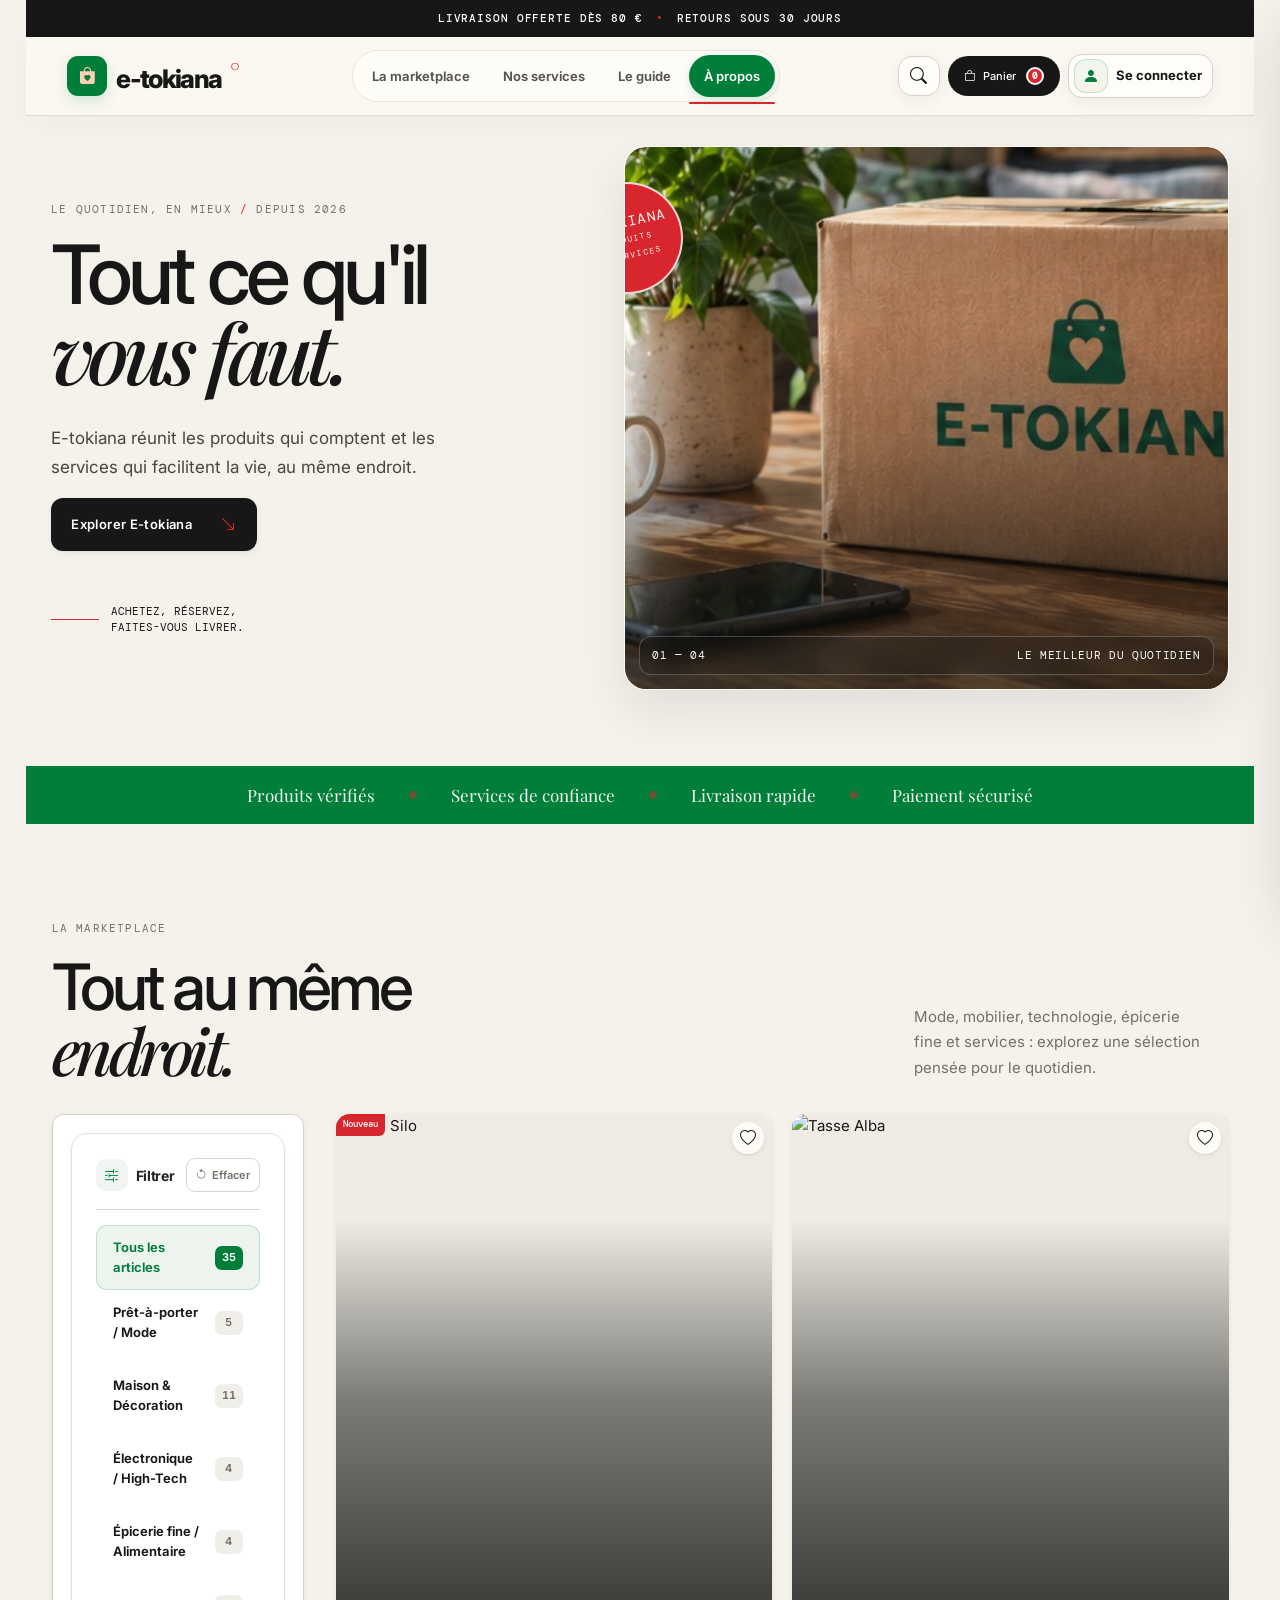
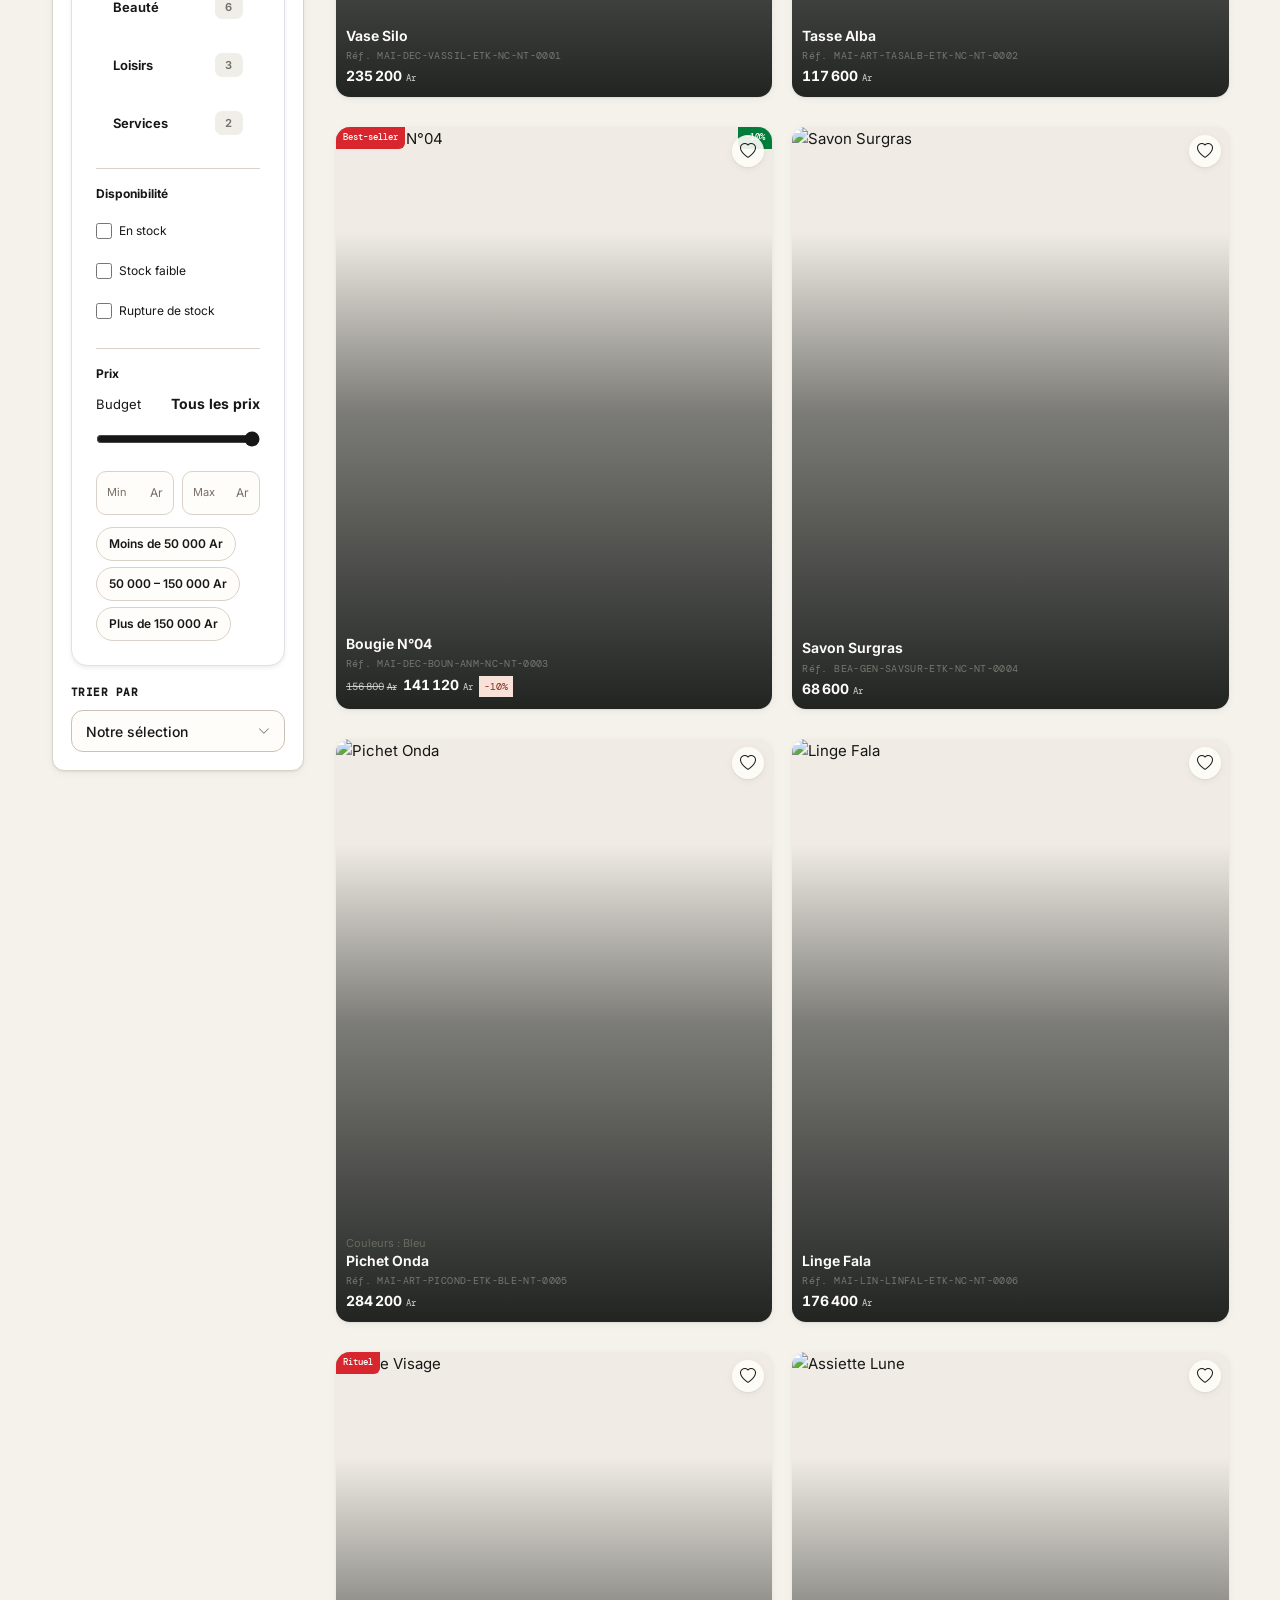
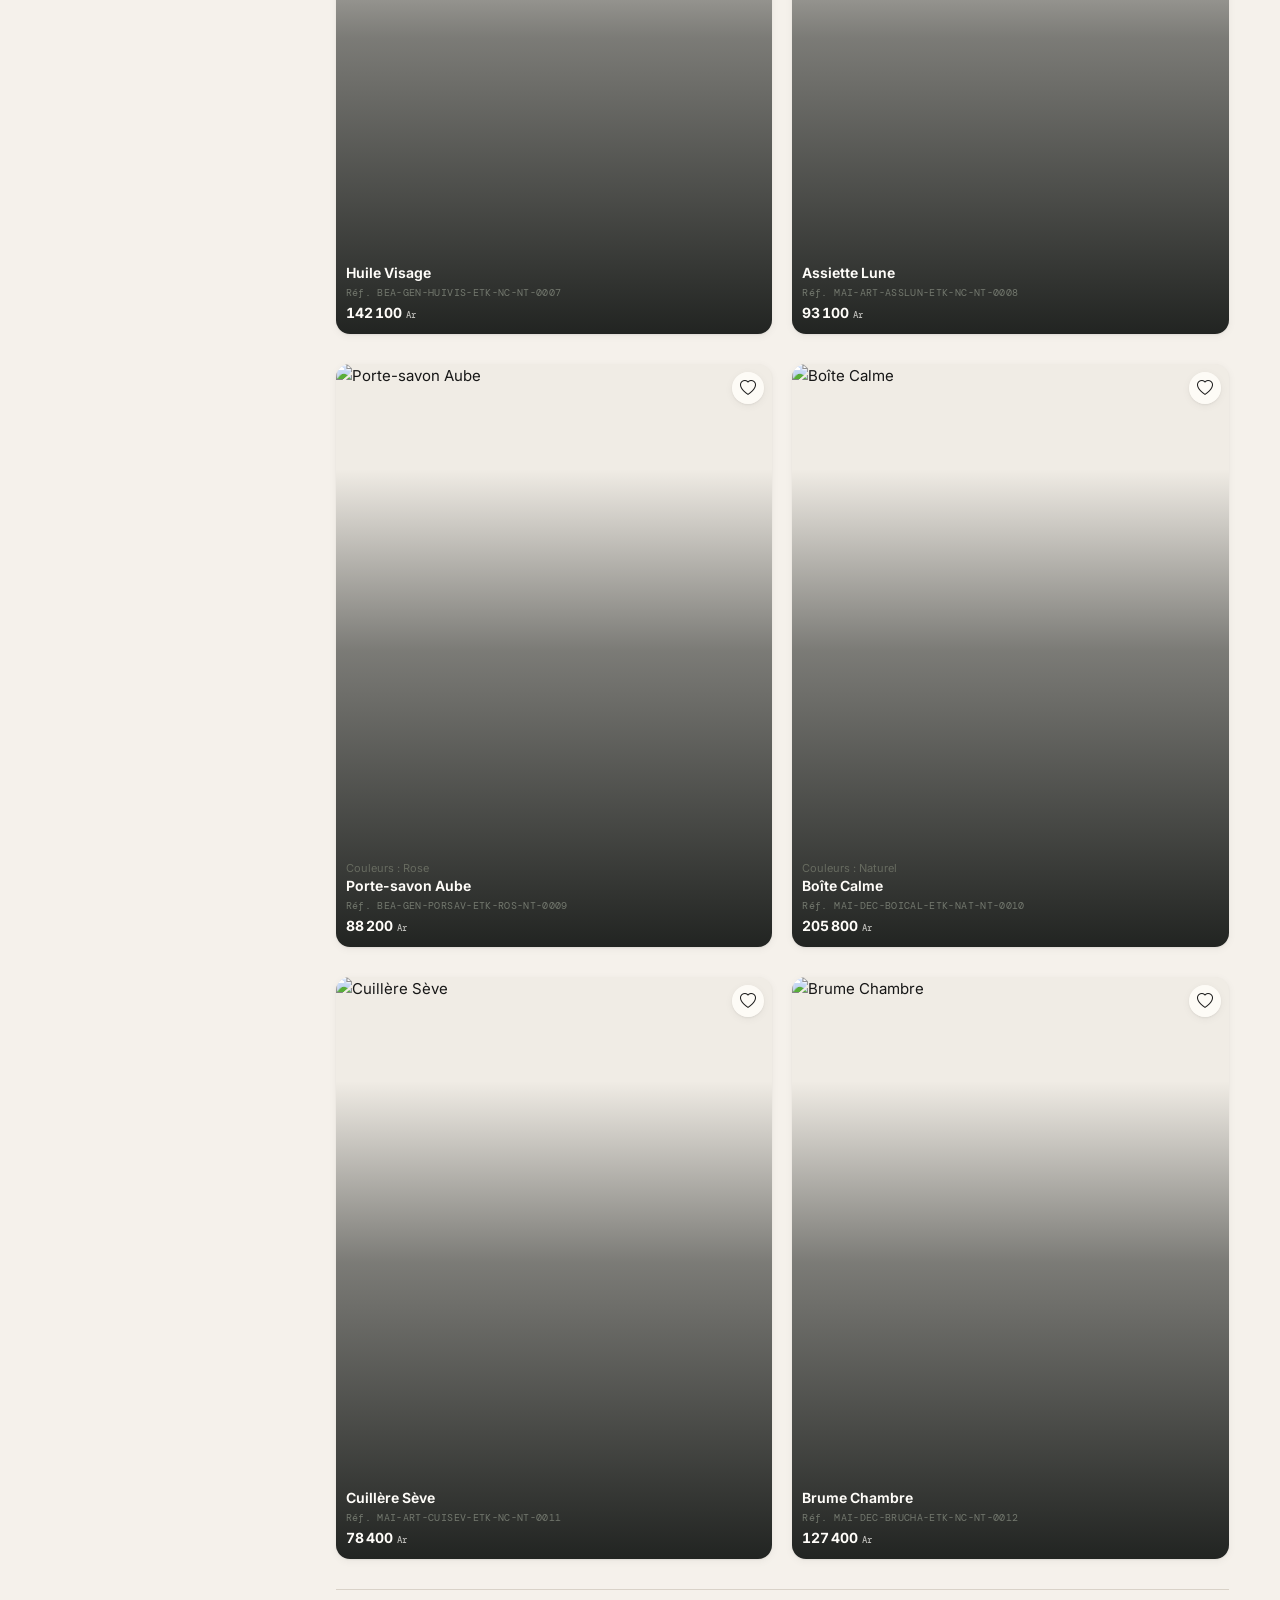
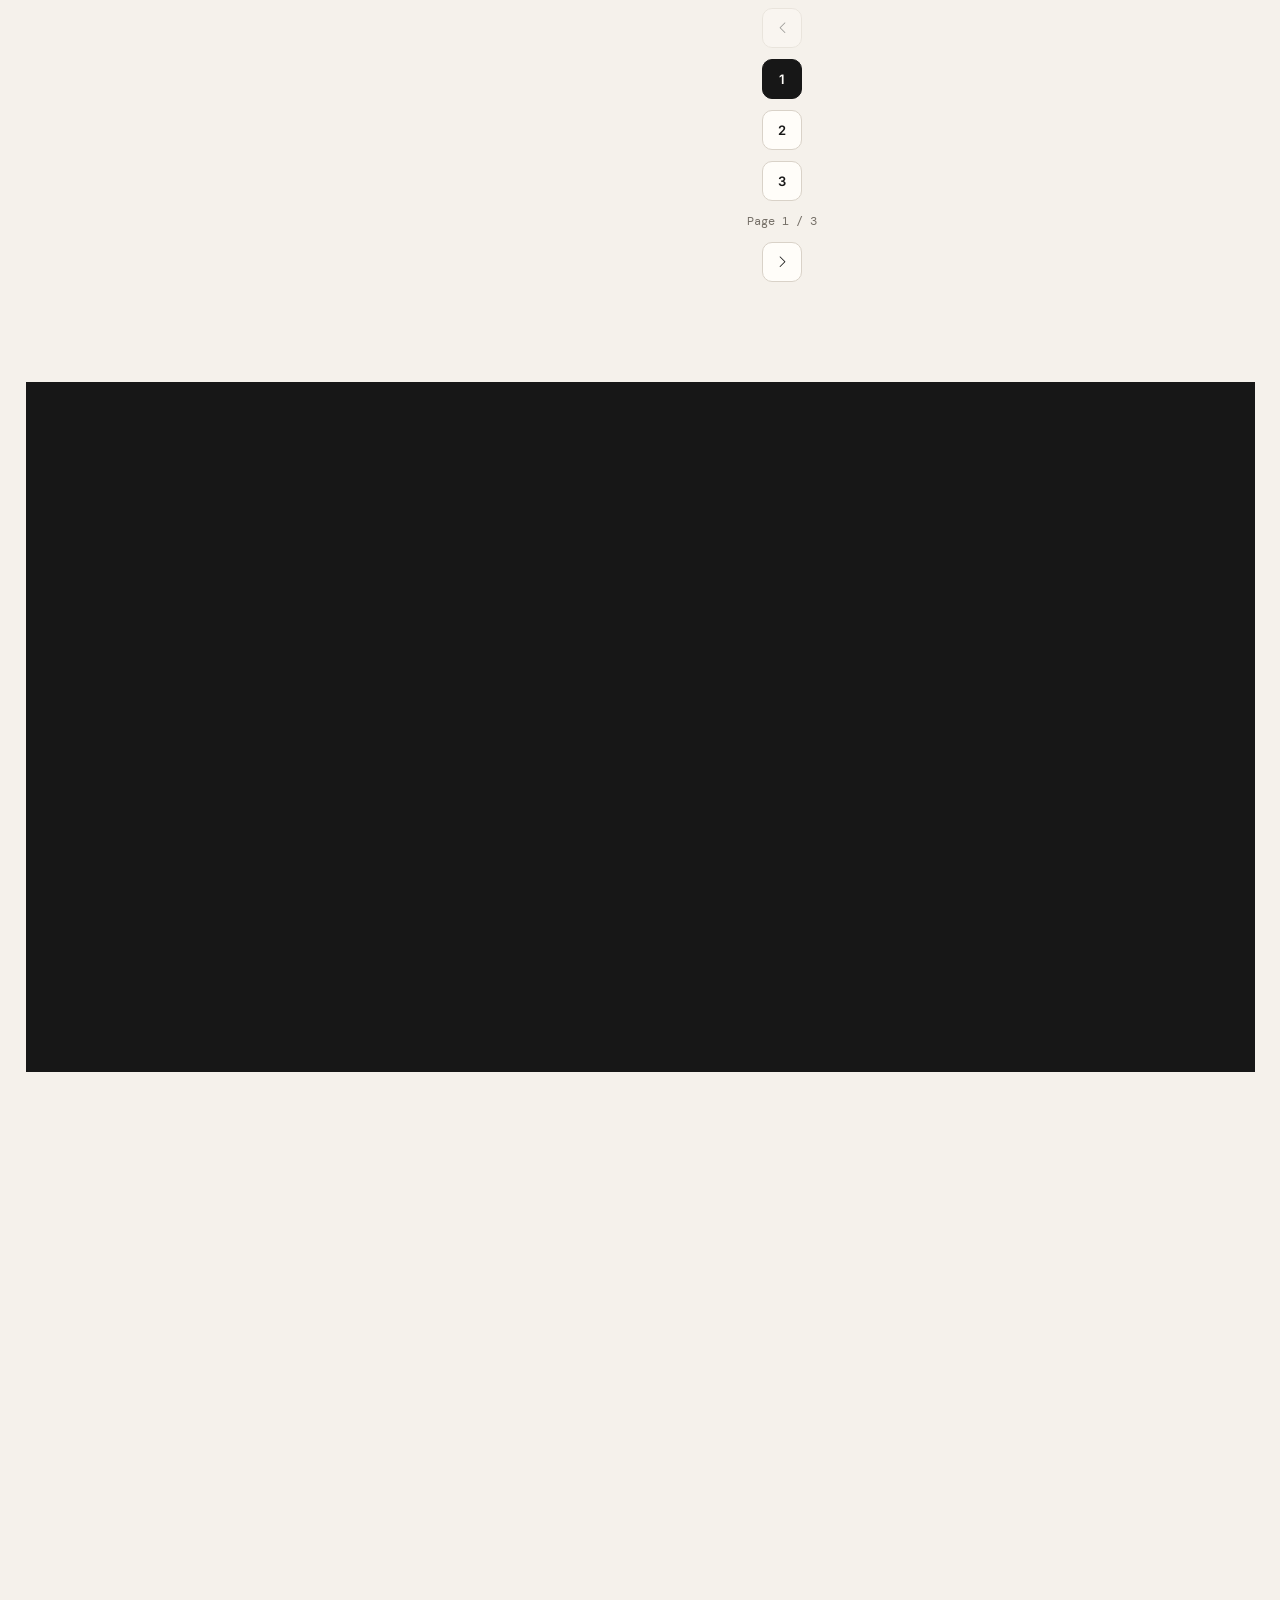
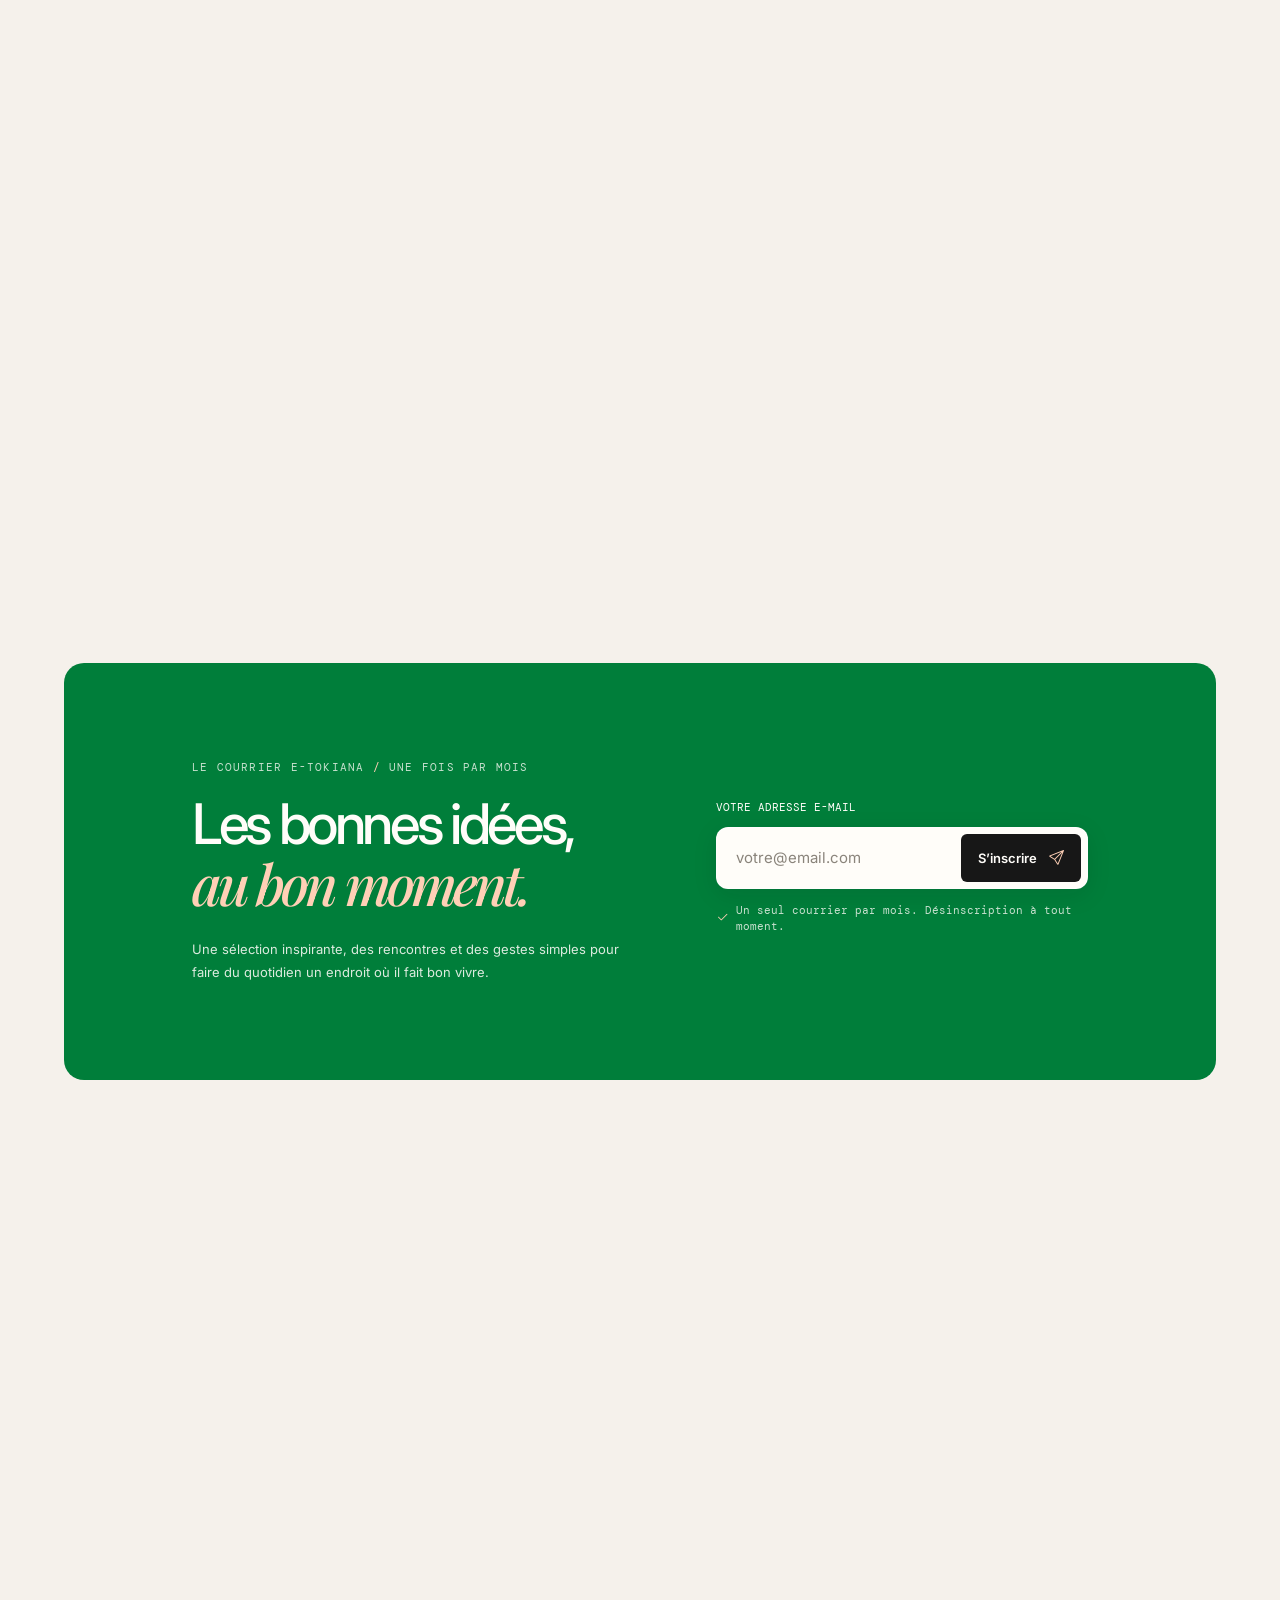
==== commit 1b02edef: "Nouveau design" ====
--- a/index.html
+++ b/index.html
@@ -1,256 +1,5675 @@
 <!doctype html>
 <html lang="fr">
-<head>
-  <meta charset="UTF-8" />
-  <meta name="viewport" content="width=device-width, initial-scale=1.0" />
-  <meta name="description" content="E-tokiana, la marketplace pour acheter des produits et réserver des services." />
-  <title>E-tokiana — Tout ce qui vous simplifie la vie</title>
-  <link rel="preconnect" href="https://fonts.googleapis.com" />
-  <link rel="preconnect" href="https://fonts.gstatic.com" crossorigin />
-  <link
-    href="https://fonts.googleapis.com/css2?family=DM+Mono:wght@400;500&family=Inter:wght@400;500;600;700;800&family=Playfair+Display:wght@500;600;700&display=swap"
-    rel="stylesheet"
-  />
-  <link rel="stylesheet" href="https://cdn.jsdelivr.net/npm/bootstrap-icons@1.11.3/font/bootstrap-icons.min.css" />
-  <!-- Bootstrap 5 : sert de base d'utilitaires (grille, ombres, badges, boutons) ;
-       styles.css, chargé après, garde la main sur l'identité visuelle du site. -->
-  <link rel="stylesheet" href="https://cdn.jsdelivr.net/npm/bootstrap@5.3.3/dist/css/bootstrap.min.css" />
-  <link rel="stylesheet" href="styles.css" />
-  <link rel="stylesheet" href="ui-upgrade.css" />
-  <link rel="stylesheet" href="spaces.css" />
-  <link rel="stylesheet" href="features.css" />
-  <link rel="stylesheet" href="chat.css" />
-  <link rel="stylesheet" href="panel.css" />
-  <link rel="stylesheet" href="chat-actions.css" />
-  <link rel="stylesheet" href="admin.css" />
-  <link rel="stylesheet" href="editor.css" />
+  <head>
+    <meta charset="UTF-8" />
+    <meta name="viewport" content="width=device-width, initial-scale=1.0" />
+
+    <meta
+      name="description"
+      content="E-tokiana, la marketplace pour acheter des produits et réserver des services."
+    />
+
+    <title>E-tokiana — Tout ce qui vous simplifie la vie</title>
+
+    <!-- Polices -->
+    <link rel="preconnect" href="https://fonts.googleapis.com" />
+    <link rel="preconnect" href="https://fonts.gstatic.com" crossorigin />
+
+    <link
+      href="https://fonts.googleapis.com/css2?family=DM+Mono:wght@400;500&family=Inter:wght@400;500;600;700;800&family=Playfair+Display:wght@500;600;700&display=swap"
+      rel="stylesheet"
+    />
+
+    <!-- Bootstrap Icons -->
+    <link
+      rel="stylesheet"
+      href="https://cdn.jsdelivr.net/npm/bootstrap-icons@1.11.3/font/bootstrap-icons.min.css"
+    />
+
+    <!-- Bootstrap -->
+    <link
+      rel="stylesheet"
+      href="https://cdn.jsdelivr.net/npm/bootstrap@5.3.3/dist/css/bootstrap.min.css"
+    />
+
+    <!-- CSS du site -->
+    <link rel="stylesheet" href="styles.css" />
+    <link rel="stylesheet" href="ui-upgrade.css" />
+    <link rel="stylesheet" href="spaces.css" />
+    <link rel="stylesheet" href="features.css" />
+    <link rel="stylesheet" href="chat.css" />
+    <link rel="stylesheet" href="panels.css" />
+    <link rel="stylesheet" href="chat-actions.css" />
+    <link rel="stylesheet" href="admin.css" />
+    <link rel="stylesheet" href="editor.css" />
+    <link rel="stylesheet" href="panel.css" />
+    <link rel="stylesheet" href="catalogue.css" />
+    <link rel="stylesheet" href="fluid.css" />
+
+    <link rel="preconnect" href="https://cdn.tailwindcss.com" />
+
+    <!-- Tailwind CSS -->
+    <script src="https://cdn.tailwindcss.com" defer></script>
+
+    <!-- =============================================================
+         E-TOKIANA — FINITION PREMIUM + RESPONSIVE MOBILE
+         Ces règles restent courtes et centralisées ici afin d'éviter
+         d'avoir à recopier tout le fichier CSS.
+         ============================================================= -->
+    <style>
+      /* Performance : le navigateur peut différer le rendu des sections hors écran. */
+      #a-propos,
+      #catalogue,
+      #univers,
+      #journal,
+      footer {
+        content-visibility: auto;
+        contain-intrinsic-size: 1px 900px;
+      }
+
+      /* Navigation premium */
+      .nav-actions {
+        align-items: center;
+        gap: 8px;
+        flex-wrap: nowrap;
+      }
+
+      .nav-actions .icon-button,
+      .nav-actions .notification-button,
+      .nav-actions .chat-button,
+      .nav-actions .profile-button,
+      .nav-actions .identity-button {
+        min-width: 40px;
+        height: 40px;
+        border-radius: 14px;
+        border: 1px solid #d9d2c8;
+        background: #fffdf9;
+        box-shadow: 0 4px 18px rgba(23, 23, 23, 0.06);
+        color: #171717;
+      }
+
+      .nav-actions .icon-button:hover,
+      .nav-actions .notification-button:hover,
+      .nav-actions .chat-button:hover,
+      .nav-actions .profile-button:hover,
+      .nav-actions .identity-button:hover {
+        background: #f4f1eb;
+        border-color: #007e3a;
+        color: #007e3a;
+        transform: translateY(-1px);
+        box-shadow: 0 7px 22px rgba(23, 23, 23, 0.1);
+      }
+
+      .nav-actions .notification-button,
+      .nav-actions .chat-button {
+        position: relative;
+        padding: 0;
+        border-bottom: 1px solid #d9d2c8;
+      }
+
+      .nav-actions .notification-icon,
+      .nav-actions .chat-button-icon,
+      .nav-actions .notification-button i,
+      .nav-actions .chat-button i {
+        color: #007e3a;
+        font-size: 16px;
+      }
+
+      .nav-actions .notification-count,
+      .nav-actions .chat-unread-count,
+      .nav-actions .cart-count {
+        border: 2px solid #fffdf9;
+        box-shadow: 0 2px 8px rgba(23, 23, 23, 0.14);
+      }
+
+      .nav-actions .notification-count,
+      .nav-actions .chat-unread-count {
+        background: #d8262f;
+      }
+
+      .nav-actions .cart-button {
+        min-width: 40px;
+        background: #171717;
+        color: #fffdf9;
+        border-color: #171717;
+      }
+
+      .nav-actions .cart-button:hover {
+        background: #007e3a;
+        border-color: #007e3a;
+        color: #fffdf9;
+      }
+
+      /* Téléphone : logo + actions tiennent proprement sur une ligne. */
+      @media (max-width: 767px) {
+        .nav-shell {
+          min-height: 64px;
+          padding: 8px 12px;
+          gap: 8px;
+        }
+
+        .wordmark {
+          flex: 1 1 auto;
+          min-width: 0;
+        }
+
+        .wordmark-name {
+          font-size: 21px;
+          letter-spacing: -0.07em;
+        }
+
+        .nav-actions {
+          flex: 0 0 auto;
+          gap: 5px;
+          margin-left: 0;
+        }
+
+        .nav-actions .icon-button,
+        .nav-actions .notification-button,
+        .nav-actions .chat-button,
+        .nav-actions .profile-button,
+        .nav-actions .identity-button,
+        .nav-actions .cart-button {
+          flex: 0 0 36px;
+          width: 36px;
+          min-width: 36px;
+          height: 36px;
+          padding: 0;
+          border-radius: 12px;
+        }
+
+        .nav-actions .profile-button #profile-label,
+        .nav-actions .profile-button .profile-label {
+          display: none;
+        }
+
+        .nav-actions .notification-button,
+        .nav-actions .chat-button {
+          font-size: 0;
+        }
+
+        .nav-actions .notification-button .notification-icon,
+        .nav-actions .notification-button i,
+        .nav-actions .chat-button .chat-button-icon,
+        .nav-actions .chat-button i {
+          font-size: 15px;
+        }
+
+        .nav-actions .cart-button {
+          font-size: 0;
+        }
+
+        .nav-actions .cart-button i {
+          font-size: 15px;
+        }
+
+        .nav-actions .cart-count,
+        .nav-actions .notification-count,
+        .nav-actions .chat-unread-count {
+          position: absolute;
+          min-width: 15px;
+          width: 15px;
+          height: 15px;
+          font-size: 7px;
+          right: -4px;
+          top: -4px;
+        }
+
+        .nav-actions .cart-count {
+          position: static;
+          margin-left: 0;
+        }
+
+        .catalogue-section > .section-heading h2 {
+          font-size: clamp(44px, 12vw, 58px) !important;
+          line-height: 0.95 !important;
+        }
+
+        .catalogue-section .section-description {
+          max-width: 100%;
+          margin-top: 22px;
+        }
+
+        /* Panneaux : pleine largeur sur téléphone, sans décalage horizontal. */
+        body.notifications-open {
+          padding-right: 0 !important;
+        }
+
+        #notification-modal.modal,
+        .notification-modal {
+          width: 100vw !important;
+          max-width: 100vw !important;
+          right: 0 !important;
+        }
+
+        #notification-modal .notification-panel,
+        .notification-panel,
+        .chat-panel {
+          width: 100% !important;
+          max-width: 100% !important;
+          padding: 24px 18px !important;
+        }
+      }
+
+      @media (max-width: 380px) {
+        .nav-shell {
+          padding-left: 9px;
+          padding-right: 9px;
+        }
+
+        .nav-actions {
+          gap: 3px;
+        }
+
+        .nav-actions .icon-button,
+        .nav-actions .notification-button,
+        .nav-actions .chat-button,
+        .nav-actions .profile-button,
+        .nav-actions .identity-button,
+        .nav-actions .cart-button {
+          flex-basis: 34px;
+          width: 34px;
+          min-width: 34px;
+          height: 34px;
+          border-radius: 11px;
+        }
+
+        .wordmark-name {
+          font-size: 19px;
+        }
+      }
+
+      /* =========================================================
+         UX/UI — ESPACE UTILISATEUR PREMIUM
+         ========================================================= */
+      .nav-actions .profile-button {
+        align-items: center;
+        display: inline-flex;
+        gap: 9px;
+        height: 44px;
+        min-width: 148px;
+        padding: 4px 10px 4px 5px;
+        text-align: left;
+        transition:
+          transform 0.2s ease,
+          box-shadow 0.2s ease,
+          border-color 0.2s ease,
+          background 0.2s ease;
+      }
+
+      .nav-actions .profile-button::after {
+        display: none;
+      }
+
+      .profile-avatar {
+        align-items: center;
+        background: linear-gradient(145deg, #eef7f1, #f8f2e8);
+        border: 1px solid rgba(0, 126, 58, 0.2);
+        border-radius: 12px;
+        color: #007e3a;
+        display: inline-flex;
+        flex: 0 0 34px;
+        height: 34px;
+        justify-content: center;
+        width: 34px;
+      }
+
+      .profile-avatar i {
+        font-size: 16px;
+      }
+
+      .profile-copy {
+        display: flex;
+        flex-direction: column;
+        line-height: 1.05;
+        min-width: 0;
+      }
+
+      .profile-copy small {
+        color: #8a847b;
+        font-family: "DM Mono", monospace;
+        font-size: 7px;
+        font-weight: 500;
+        letter-spacing: 0.12em;
+        margin-bottom: 4px;
+      }
+
+      .profile-copy strong {
+        color: #171717;
+        font-size: 11px;
+        font-weight: 700;
+        overflow: hidden;
+        text-overflow: ellipsis;
+        white-space: nowrap;
+      }
+
+      .profile-chevron {
+        color: #8a847b;
+        font-size: 9px !important;
+        margin-left: auto;
+        transition: transform 0.2s ease;
+      }
+
+      .nav-actions .profile-button:hover .profile-chevron {
+        color: #007e3a;
+        transform: rotate(180deg);
+      }
+
+      /* Header du compte : identité visuelle immédiatement compréhensible. */
+      .account-heading {
+        align-items: center;
+        display: flex;
+        gap: 14px;
+      }
+
+      .account-avatar {
+        align-items: center;
+        background: linear-gradient(145deg, #007e3a, #0b9650);
+        border: 4px solid #f4f1eb;
+        border-radius: 50%;
+        box-shadow: 0 5px 18px rgba(0, 126, 58, 0.16);
+        color: #fff;
+        display: inline-flex;
+        flex: 0 0 52px;
+        height: 52px;
+        justify-content: center;
+        width: 52px;
+      }
+
+      .account-avatar i {
+        font-size: 22px;
+      }
+
+      #account-modal .modal-panel {
+        border: 1px solid rgba(217, 210, 200, 0.75);
+        border-radius: 24px;
+        box-shadow: 0 28px 80px rgba(23, 23, 23, 0.16);
+      }
+
+      #account-modal .modal-header {
+        align-items: center;
+        border-bottom: 0;
+        padding-bottom: 12px;
+      }
+
+      #account-modal .modal-header h2 {
+        font-size: clamp(30px, 5vw, 38px);
+        letter-spacing: -0.035em;
+        margin: 0;
+      }
+
+      #account-modal .account-tabs {
+        background: #f7f4ee;
+        border: 1px solid #ebe5dc;
+        border-radius: 14px;
+        gap: 4px;
+        margin-bottom: 18px;
+        padding: 4px;
+      }
+
+      #account-modal .account-tab {
+        border-radius: 10px;
+        flex: 1;
+        font-size: 10px;
+        padding: 10px 8px;
+        transition:
+          background 0.2s ease,
+          color 0.2s ease,
+          box-shadow 0.2s ease;
+      }
+
+      #account-modal .account-tab.active {
+        background: #fffdf9;
+        box-shadow: 0 3px 12px rgba(23, 23, 23, 0.07);
+        color: #171717;
+      }
+
+      #account-modal .account-tab.active::after {
+        display: none;
+      }
+
+      #account-modal .account-card {
+        background: #fffdf9;
+        border: 1px solid #ebe5dc;
+        border-radius: 17px;
+        gap: 13px;
+        margin-bottom: 10px;
+        padding: 16px;
+        transition:
+          transform 0.2s ease,
+          box-shadow 0.2s ease,
+          border-color 0.2s ease;
+      }
+
+      #account-modal .account-card:hover {
+        border-color: rgba(0, 126, 58, 0.25);
+        box-shadow: 0 8px 24px rgba(23, 23, 23, 0.07);
+        transform: translateY(-2px);
+      }
+
+      #account-modal .account-icon {
+        align-items: center;
+        background: #eef7f1;
+        border-radius: 12px;
+        display: inline-flex;
+        flex: 0 0 38px;
+        height: 38px;
+        justify-content: center;
+        width: 38px;
+      }
+
+      #account-modal .account-card strong {
+        font-size: 12px;
+      }
+
+      #account-modal .account-card p {
+        font-size: 11px;
+      }
+
+      #account-modal .account-action {
+        color: #007e3a;
+        font-size: 10px;
+        font-weight: 700;
+      }
+
+      @media (max-width: 767px) {
+        .nav-actions .profile-button {
+          flex: 0 0 38px;
+          height: 38px;
+          min-width: 38px;
+          padding: 2px;
+          width: 38px;
+        }
+
+        .nav-actions .profile-avatar {
+          border-radius: 11px;
+          flex-basis: 32px;
+          height: 32px;
+          width: 32px;
+        }
+
+        .nav-actions .profile-copy,
+        .nav-actions .profile-chevron {
+          display: none;
+        }
+
+        #account-modal .modal-panel {
+          border-radius: 20px;
+          max-height: calc(100vh - 24px);
+          padding: 22px 17px;
+        }
+
+        #account-modal .account-heading {
+          gap: 11px;
+        }
+
+        #account-modal .account-avatar {
+          flex-basis: 44px;
+          height: 44px;
+          width: 44px;
+        }
+
+        #account-modal .account-tabs {
+          overflow-x: auto;
+        }
+
+        #account-modal .account-tab {
+          flex: 0 0 auto;
+          white-space: nowrap;
+        }
+      }
+
+      /* Performance : évite le scroll/paint simultané derrière le menu. */
+      body.mobile-menu-open {
+        overflow: hidden;
+      }
+
+      @media (prefers-reduced-motion: reduce) {
+        *,
+        *::before,
+        *::after {
+          scroll-behavior: auto !important;
+          animation-duration: 0.01ms !important;
+          animation-iteration-count: 1 !important;
+          transition-duration: 0.01ms !important;
+        }
+      }
+
+      /* =========================================================
+         MENU MOBILE — navigation compacte et premium
+         ========================================================= */
+      .mobile-menu-toggle,
+      .mobile-menu {
+        display: none;
+      }
+
+      @media (max-width: 520px) {
+        /* Très petits écrans : une seule navbar minimaliste.
+           Le logo reste à gauche et le bouton MENU à droite.
+           Les liens et actions secondaires sont regroupés dans le menu. */
+        .site-header {
+          display: block !important;
+        }
+
+        .nav-shell {
+          align-items: center;
+          display: flex;
+          flex-direction: row;
+          justify-content: space-between;
+          min-height: 60px;
+          padding: 8px 12px;
+        }
+
+        .wordmark {
+          flex: 0 0 auto;
+          margin-left: 0;
+          min-width: 0;
+        }
+
+        .wordmark-name {
+          font-size: 20px;
+        }
+
+        /* Aucun doublon : les liens et actions sont uniquement dans le menu. */
+        .nav-links,
+        .nav-actions {
+          display: none !important;
+        }
+
+        /* Bouton texte à droite : navigation accessible sans icône hamburger. */
+        .mobile-menu-toggle {
+          align-items: center;
+          background: #171717;
+          border: 1px solid #171717;
+          border-radius: 12px;
+          box-shadow: 0 5px 18px rgba(23, 23, 23, 0.12);
+          color: #fffdf9;
+          display: inline-flex;
+          flex: 0 0 auto;
+          height: 40px;
+          justify-content: center;
+          margin: 0;
+          min-width: 64px;
+          padding: 0 13px;
+          transition: 0.2s ease;
+          width: auto;
+        }
+
+        .mobile-menu-toggle span {
+          display: inline;
+          font-family: Inter, Arial, sans-serif;
+          font-size: 10px;
+          font-weight: 800;
+          letter-spacing: 0.1em;
+          line-height: 1;
+          text-transform: uppercase;
+        }
+
+        .mobile-menu-toggle::before {
+          content: none !important;
+          display: none !important;
+        }
+
+        .mobile-menu-toggle:hover,
+        .mobile-menu-toggle[aria-expanded="true"] {
+          background: #007e3a;
+          border-color: #007e3a;
+          transform: translateY(-1px);
+        }
+
+        .mobile-menu {
+          background: rgba(23, 23, 23, 0.3);
+          display: block;
+          inset: 0;
+          opacity: 0;
+          pointer-events: none;
+          position: fixed;
+          transition: opacity 0.22s ease;
+          z-index: 2000;
+        }
+
+        .mobile-menu.is-open {
+          opacity: 1;
+          pointer-events: auto;
+        }
+
+        .mobile-menu-card {
+          background: #fffdf9;
+          border: 1px solid #e4ddd3;
+          border-radius: 0 0 24px 24px;
+          box-shadow: 0 24px 70px rgba(23, 23, 23, 0.18);
+          margin: 0;
+          max-height: min(92vh, 720px);
+          overflow-y: auto;
+          padding: 18px 15px 16px;
+          transform: translateY(-16px);
+          transition: transform 0.24s ease;
+        }
+
+        .mobile-menu.is-open .mobile-menu-card {
+          transform: translateY(0);
+        }
+
+        .mobile-menu-head {
+          align-items: center;
+          display: flex;
+          justify-content: space-between;
+          gap: 12px;
+          padding: 2px 2px 16px;
+          width: 100%;
+        }
+
+        .mobile-menu-kicker {
+          color: #007e3a;
+          display: block;
+          font-family: "DM Mono", monospace;
+          font-size: 8px;
+          font-weight: 600;
+          letter-spacing: 0.18em;
+          margin-bottom: 3px;
+        }
+
+        .mobile-menu-head strong {
+          color: #171717;
+          font-family: "Playfair Display", serif;
+          font-size: 23px;
+          font-weight: 600;
+          letter-spacing: -0.025em;
+        }
+
+        .mobile-menu-close {
+          align-items: center;
+          appearance: none;
+          background: #fffdf9;
+          border: 1px solid #ded7cc;
+          border-radius: 10px;
+          box-shadow: 0 3px 10px rgba(23, 23, 23, 0.07);
+          color: #171717;
+          cursor: pointer;
+          display: inline-flex;
+          flex: 0 0 32px;
+          height: 32px;
+          justify-content: center;
+          margin-left: auto;
+          padding: 0;
+          transition:
+            background 0.18s ease,
+            color 0.18s ease,
+            border-color 0.18s ease;
+          width: 32px;
+        }
+
+        .mobile-menu-close:hover,
+        .mobile-menu-close:focus-visible {
+          background: #007e3a;
+          border-color: #007e3a;
+          color: #fffdf9;
+        }
+
+        .mobile-menu-close i {
+          font-size: 12px;
+          line-height: 1;
+        }
+
+        .mobile-menu-links {
+          display: grid;
+          gap: 7px;
+        }
+
+        .mobile-menu-link {
+          align-items: center;
+          background: #f8f5ef;
+          border: 1px solid #eee8df;
+          border-radius: 15px;
+          color: #171717;
+          display: grid;
+          gap: 10px;
+          grid-template-columns: 40px minmax(0, 1fr) 18px;
+          padding: 11px 12px;
+          text-decoration: none;
+        }
+
+        .mobile-menu-link:active {
+          transform: scale(0.99);
+        }
+
+        .mobile-menu-icon,
+        .mobile-quick-icon {
+          align-items: center;
+          background: #fffdf9;
+          border: 1px solid #e7e0d7;
+          border-radius: 12px;
+          color: #007e3a;
+          display: inline-flex;
+          height: 38px;
+          justify-content: center;
+          width: 38px;
+        }
+
+        .mobile-menu-link strong,
+        .mobile-menu-link small {
+          display: block;
+        }
+
+        .mobile-menu-link strong {
+          font-size: 12px;
+          font-weight: 700;
+          line-height: 1.2;
+        }
+
+        .mobile-menu-link small {
+          color: #8a847b;
+          font-size: 9px;
+          line-height: 1.3;
+          margin-top: 3px;
+        }
+
+        .mobile-menu-link > i {
+          color: #9a948c;
+          font-size: 12px;
+        }
+
+        .mobile-menu-divider {
+          background: #e9e2d8;
+          height: 1px;
+          margin: 15px 3px 12px;
+        }
+
+        .mobile-quick-actions {
+          display: grid;
+          gap: 7px;
+          grid-template-columns: repeat(2, minmax(0, 1fr));
+        }
+
+        .mobile-quick-action {
+          align-items: center;
+          background: #fffdf9;
+          border: 1px solid #e5ded4;
+          border-radius: 15px;
+          color: #171717;
+          display: grid;
+          font-size: 10px;
+          font-weight: 700;
+          gap: 8px;
+          grid-template-columns: 38px minmax(0, 1fr) auto;
+          min-height: 56px;
+          padding: 8px 9px;
+          position: relative;
+          text-align: left;
+        }
+
+        .mobile-quick-action:hover {
+          border-color: rgba(0, 126, 58, 0.35);
+          box-shadow: 0 6px 18px rgba(23, 23, 23, 0.06);
+        }
+
+        .mobile-quick-icon.dark {
+          background: #171717;
+          border-color: #171717;
+          color: #fffdf9;
+        }
+
+        .mobile-quick-badge {
+          align-items: center;
+          background: #d8262f;
+          border: 2px solid #fffdf9;
+          border-radius: 999px;
+          color: #fff;
+          display: none;
+          font-size: 7px;
+          height: 16px;
+          justify-content: center;
+          min-width: 16px;
+          padding: 0 4px;
+          position: absolute;
+          right: 5px;
+          top: 5px;
+        }
+
+        .mobile-quick-badge.has-value {
+          display: inline-flex;
+        }
+
+        .mobile-quick-arrow {
+          color: #9a948c;
+          font-size: 10px;
+        }
+      }
+
+      @media (max-width: 380px) {
+        .nav-shell {
+          padding-left: 9px;
+          padding-right: 9px;
+        }
+
+        .wordmark-name {
+          font-size: 19px;
+        }
+
+        .mobile-menu-toggle {
+          flex-basis: auto;
+          height: 38px;
+          min-width: 60px;
+          padding-left: 11px;
+          padding-right: 11px;
+          width: auto;
+        }
+
+        .mobile-menu-toggle::before {
+          content: none !important;
+          display: none !important;
+        }
+
+        .mobile-menu-card {
+          padding-left: 12px;
+          padding-right: 12px;
+        }
+
+        .mobile-quick-actions {
+          grid-template-columns: 1fr;
+        }
+      }
+
+      /* Correctif définitif : aucun pictogramme hamburger, même si une autre feuille CSS le réintroduit. */
+      @media (max-width: 767px) {
+        #mobile-menu-toggle::before,
+        #mobile-menu-toggle::after,
+        #mobile-menu-toggle i,
+        #mobile-menu-toggle svg,
+        #mobile-menu-toggle .hamburger,
+        #mobile-menu-toggle .hamburger-icon {
+          content: none !important;
+          display: none !important;
+          background-image: none !important;
+          visibility: hidden !important;
+        }
+
+        #mobile-menu-toggle span {
+          display: inline-block !important;
+          visibility: visible !important;
+          font-size: 10px !important;
+          line-height: 1 !important;
+        }
+      }
+
+      /* =========================================================
+       FINITION UX/UI — navigation claire + visuels cohérents
+       Palette conservée : ivoire, charbon, vert E-tokiana, orange éditorial.
+       ========================================================= */
+      .site-header {
+        background: rgba(250, 248, 242, 0.94) !important;
+        -webkit-backdrop-filter: blur(16px);
+        backdrop-filter: blur(16px);
+        border-bottom: 1px solid rgba(217, 210, 200, 0.72);
+        box-shadow: 0 5px 24px rgba(23, 23, 23, 0.035);
+        z-index: 1000 !important;
+      }
+
+      .nav-shell {
+        align-items: center !important;
+        gap: clamp(12px, 2vw, 28px) !important;
+        min-height: 76px;
+        padding-top: 13px !important;
+        padding-bottom: 13px !important;
+      }
+
+      .wordmark {
+        flex: 0 0 auto;
+        gap: 9px;
+        text-decoration: none !important;
+      }
+
+      .brand-mark {
+        border-radius: 11px !important;
+        box-shadow: 0 5px 13px rgba(0, 126, 58, 0.16);
+        transition:
+          transform 0.22s ease,
+          box-shadow 0.22s ease;
+      }
+
+      .wordmark:hover .brand-mark {
+        box-shadow: 0 8px 18px rgba(0, 126, 58, 0.22);
+        transform: translateY(-1px) rotate(-3deg);
+      }
+
+      .wordmark-name {
+        letter-spacing: -0.065em;
+        font-weight: 800;
+      }
+
+      .nav-links {
+        align-items: center;
+        background: rgba(255, 253, 249, 0.88);
+        border: 1px solid #ebe5dc;
+        border-radius: 999px;
+        display: flex;
+        gap: 3px;
+        margin: 0 auto;
+        padding: 4px;
+      }
+
+      .nav-links a {
+        border-radius: 999px;
+        color: #57554f;
+        font-size: 13px;
+        font-weight: 650;
+        line-height: 1;
+        padding: 12px 15px;
+        text-decoration: none;
+        transition:
+          background 0.18s ease,
+          color 0.18s ease,
+          transform 0.18s ease;
+        white-space: nowrap;
+      }
+
+      .nav-links a:hover,
+      .nav-links a:focus-visible {
+        background: #f4f1eb;
+        color: #007e3a;
+        outline: none;
+      }
+
+      .nav-links a.active {
+        background: #007e3a;
+        box-shadow: 0 3px 9px rgba(0, 126, 58, 0.16);
+        color: #fffdf9;
+      }
+
+      .nav-actions {
+        margin-left: auto;
+      }
+
+      :where(button, a, input, select, textarea):focus-visible {
+        outline: 3px solid rgba(0, 126, 58, 0.45) !important;
+        outline-offset: 3px !important;
+      }
+
+      /* Visuel principal : cadrage net, lisibilité du badge et de la légende. */
+      .hero-image-wrap {
+        border: 1px solid rgba(255, 253, 249, 0.65);
+        border-radius: 22px;
+        isolation: isolate;
+        overflow: hidden;
+        box-shadow: 0 20px 50px rgba(23, 23, 23, 0.09);
+      }
+
+      .hero-image-wrap .hero-image {
+        display: block;
+        height: 100%;
+        object-fit: cover !important;
+        transition: transform 0.75s cubic-bezier(0.2, 0.65, 0.25, 1);
+        width: 100%;
+      }
+
+      .hero-image-wrap:hover .hero-image {
+        transform: scale(1.025);
+      }
+
+      .hero-image-overlay {
+        background: linear-gradient(
+          180deg,
+          rgba(15, 20, 16, 0.06) 0%,
+          transparent 34%,
+          rgba(15, 20, 16, 0.52) 100%
+        );
+        inset: 0;
+        pointer-events: none;
+        position: absolute;
+        z-index: 1;
+      }
+
+      .hero-stamp {
+        border: 2px solid rgba(255, 253, 249, 0.82);
+        box-shadow: 0 9px 24px rgba(23, 23, 23, 0.16);
+        z-index: 2;
+      }
+
+      .hero-caption {
+        align-items: center;
+        background: rgba(23, 23, 23, 0.3);
+        border: 1px solid rgba(255, 253, 249, 0.22);
+        border-radius: 12px;
+        -webkit-backdrop-filter: blur(8px);
+        backdrop-filter: blur(8px);
+        bottom: 14px;
+        gap: 12px;
+        left: 14px;
+        padding: 10px 12px;
+        right: 14px;
+        z-index: 2;
+      }
+
+      /* Les cartes catalogue gardent leurs dimensions mais gagnent en confort tactile. */
+      .catalogue-section #product-grid .product-image-wrap,
+      .product-image-wrap {
+        border-radius: 14px;
+        overflow: hidden;
+        background: #f0ece5;
+      }
+
+      .product-card,
+      .catalogue-card {
+        transition:
+          transform 0.22s ease,
+          box-shadow 0.22s ease;
+      }
+
+      .product-card:focus-within,
+      .catalogue-card:focus-within {
+        border-radius: 14px;
+        outline: 2px solid rgba(0, 126, 58, 0.45);
+        outline-offset: 4px;
+      }
+
+      /* Téléphone : logo à gauche et bouton MENU à droite, sans seconde rangée. */
+      @media (max-width: 520px) {
+        .site-header {
+          width: 100%;
+        }
+
+        .nav-shell {
+          align-items: center !important;
+          display: flex !important;
+          flex-direction: row !important;
+          flex-wrap: nowrap !important;
+          gap: 12px !important;
+          justify-content: space-between !important;
+          min-height: 66px;
+          padding: 9px 14px !important;
+          width: 100%;
+        }
+
+        .nav-shell .nav-links,
+        .nav-shell .nav-actions {
+          display: none !important;
+        }
+
+        .nav-shell .wordmark {
+          flex: 0 1 auto !important;
+          margin: 0 !important;
+          min-width: 0;
+        }
+
+        .nav-shell .brand-mark {
+          flex-basis: 32px;
+          height: 32px;
+          width: 32px;
+        }
+
+        .nav-shell .wordmark-name {
+          font-size: clamp(18px, 5vw, 21px) !important;
+          white-space: nowrap;
+        }
+
+        #mobile-menu-toggle {
+          align-items: center !important;
+          appearance: none !important;
+          background: #171717 !important;
+          background-image: none !important;
+          border: 1px solid #171717 !important;
+          border-radius: 999px !important;
+          box-shadow: 0 5px 14px rgba(23, 23, 23, 0.12) !important;
+          color: #fffdf9 !important;
+          display: inline-flex !important;
+          flex: 0 0 auto !important;
+          font-size: 10px !important;
+          font-weight: 800 !important;
+          height: 40px !important;
+          justify-content: center !important;
+          letter-spacing: 0.12em !important;
+          line-height: 1 !important;
+          margin: 0 !important;
+          min-width: 72px !important;
+          padding: 0 15px !important;
+          position: relative !important;
+          text-transform: uppercase !important;
+          width: auto !important;
+        }
+
+        #mobile-menu-toggle::before,
+        #mobile-menu-toggle::after,
+        #mobile-menu-toggle i,
+        #mobile-menu-toggle svg,
+        #mobile-menu-toggle img,
+        #mobile-menu-toggle .hamburger,
+        #mobile-menu-toggle .hamburger-icon {
+          background: none !important;
+          background-image: none !important;
+          content: none !important;
+          display: none !important;
+          mask: none !important;
+          visibility: hidden !important;
+        }
+
+        #mobile-menu-toggle > span {
+          color: #fffdf9 !important;
+          display: inline-block !important;
+          font-size: 10px !important;
+          line-height: 1 !important;
+          visibility: visible !important;
+        }
+
+        #mobile-menu-toggle:hover,
+        #mobile-menu-toggle[aria-expanded="true"] {
+          background: #007e3a !important;
+          border-color: #007e3a !important;
+          color: #fffdf9 !important;
+          transform: translateY(-1px);
+        }
+
+        #mobile-menu.hidden {
+          display: none !important;
+        }
+
+        #mobile-menu:not(.hidden) {
+          display: block !important;
+        }
+
+        .mobile-menu-card {
+          border: 1px solid rgba(217, 210, 200, 0.9);
+          border-radius: 0 0 24px 24px;
+          margin-inline: auto;
+          max-width: 560px;
+          padding: 20px 16px 18px;
+          width: 100%;
+        }
+
+        .mobile-menu-link {
+          min-height: 66px;
+          transition:
+            background 0.18s ease,
+            border-color 0.18s ease,
+            transform 0.18s ease;
+        }
+
+        .mobile-menu-link:hover,
+        .mobile-menu-link:focus-visible {
+          background: #eef6f0;
+          border-color: rgba(0, 126, 58, 0.35);
+        }
+
+        .mobile-quick-action {
+          min-height: 58px;
+          font-size: 11px;
+        }
+
+        .hero-image-wrap {
+          border-radius: 18px;
+        }
+
+        .hero-stamp {
+          left: 12px !important;
+          top: 14px !important;
+          transform: rotate(-8deg) scale(0.88);
+          transform-origin: top left;
+        }
+
+        .hero-caption {
+          bottom: 10px;
+          font-size: 8px;
+          left: 10px;
+          right: 10px;
+          padding: 9px 10px;
+        }
+      }
+
+      @media (max-width: 380px) {
+        .nav-shell {
+          padding-left: 10px !important;
+          padding-right: 10px !important;
+        }
+
+        #mobile-menu-toggle {
+          height: 38px !important;
+          min-width: 66px !important;
+          padding-inline: 12px !important;
+        }
+
+        .mobile-quick-actions {
+          grid-template-columns: 1fr;
+        }
+      }
+
+      @media (hover: none) {
+        .hero-image-wrap:hover .hero-image,
+        .wordmark:hover .brand-mark {
+          transform: none;
+        }
+      }
+
+      @media (prefers-reduced-motion: reduce) {
+        .hero-image-wrap .hero-image,
+        .wordmark .brand-mark,
+        .nav-links a,
+        .mobile-menu-link {
+          transition: none !important;
+        }
+      }
+
+      /* =========================================================
+         UX MOBILE — panneau de navigation plus compact
+         ========================================================= */
+      @media (max-width: 520px) {
+        #mobile-menu {
+          overflow-y: auto;
+          padding: max(8px, env(safe-area-inset-top)) 0 12px;
+          background: rgba(23, 23, 23, 0.22);
+        }
+
+        #mobile-menu .mobile-menu-card {
+          box-sizing: border-box;
+          width: min(360px, calc(100vw - 24px));
+          max-width: none;
+          max-height: min(78vh, 570px);
+          max-height: min(78dvh, 570px);
+          overflow-y: auto;
+          margin: 10px 12px 0 auto;
+          padding: 14px 13px 12px;
+          border-radius: 20px;
+          box-shadow: 0 18px 48px rgba(23, 23, 23, 0.2);
+          transform: translateY(-10px) scale(0.985);
+          transform-origin: top right;
+        }
+
+        #mobile-menu.is-open .mobile-menu-card {
+          transform: translateY(0) scale(1);
+        }
+
+        #mobile-menu .mobile-menu-head {
+          gap: 8px;
+          padding: 0 0 10px;
+        }
+
+        #mobile-menu .mobile-menu-head strong {
+          font-size: 20px;
+        }
+
+        #mobile-menu .mobile-menu-close {
+          flex-basis: 28px;
+          height: 28px;
+          width: 28px;
+          border-radius: 9px;
+        }
+
+        #mobile-menu .mobile-menu-close i {
+          font-size: 11px;
+        }
+
+        #mobile-menu .mobile-menu-links {
+          gap: 6px;
+        }
+
+        #mobile-menu .mobile-menu-link {
+          grid-template-columns: 32px minmax(0, 1fr) 14px;
+          gap: 8px;
+          min-height: 50px;
+          padding: 8px 9px;
+          border-radius: 12px;
+        }
+
+        #mobile-menu .mobile-menu-icon,
+        #mobile-menu .mobile-quick-icon {
+          width: 30px;
+          height: 30px;
+          border-radius: 9px;
+        }
+
+        #mobile-menu .mobile-menu-link strong {
+          font-size: 11px;
+        }
+
+        #mobile-menu .mobile-menu-link small {
+          font-size: 8.5px;
+          margin-top: 2px;
+        }
+
+        #mobile-menu .mobile-menu-divider {
+          margin: 10px 2px 9px;
+        }
+
+        #mobile-menu .mobile-quick-actions {
+          grid-template-columns: repeat(2, minmax(0, 1fr)) !important;
+          gap: 6px;
+        }
+
+        #mobile-menu .mobile-quick-action {
+          box-sizing: border-box;
+          grid-template-columns: 28px minmax(0, 1fr) auto;
+          gap: 6px;
+          min-height: 46px;
+          padding: 7px;
+          border-radius: 12px;
+          font-size: 9px;
+          line-height: 1.15;
+        }
+
+        #mobile-menu .mobile-quick-icon {
+          width: 28px;
+          height: 28px;
+        }
+
+        #mobile-menu .mobile-quick-arrow {
+          font-size: 9px;
+        }
+      }
+
+      @media (max-width: 380px) {
+        #mobile-menu .mobile-menu-card {
+          width: calc(100vw - 16px);
+          margin: 8px 8px 0 auto;
+          padding: 12px 10px 10px;
+        }
+
+        #mobile-menu .mobile-quick-actions {
+          grid-template-columns: repeat(2, minmax(0, 1fr)) !important;
+        }
+
+        #mobile-menu .mobile-quick-action {
+          grid-template-columns: 25px minmax(0, 1fr) auto;
+          gap: 5px;
+          padding: 6px;
+          font-size: 8.5px;
+        }
+
+        #mobile-menu .mobile-quick-icon {
+          width: 25px;
+          height: 25px;
+        }
+      }
+
+      /* CORRECTIF VISIBILITÉ NAVIGATION MOBILE — priorité finale */
+      @media (max-width: 767px) {
+        .site-header .nav-shell {
+          display: flex !important;
+          flex-direction: row !important;
+          align-items: center !important;
+          justify-content: space-between !important;
+          flex-wrap: nowrap !important;
+          gap: 10px !important;
+          min-height: 60px !important;
+          padding: 8px 12px !important;
+          width: 100% !important;
+        }
+        .site-header .nav-shell > .wordmark {
+          display: inline-flex !important;
+          flex: 0 1 auto !important;
+          min-width: 0 !important;
+          margin: 0 !important;
+          visibility: visible !important;
+        }
+        .site-header .nav-shell > .nav-links,
+        .site-header .nav-shell > .nav-actions {
+          display: none !important;
+        }
+        #mobile-menu-toggle {
+          display: inline-flex !important;
+          align-items: center !important;
+          justify-content: center !important;
+          flex: 0 0 auto !important;
+          position: relative !important;
+          z-index: 100001 !important;
+          visibility: visible !important;
+          opacity: 1 !important;
+          width: auto !important;
+          min-width: 70px !important;
+          height: 38px !important;
+          padding: 0 14px !important;
+          margin-left: auto !important;
+          border: 1px solid #171717 !important;
+          border-radius: 999px !important;
+          background: #171717 !important;
+          color: #fffdf9 !important;
+          font:
+            800 10px/1 Inter,
+            Arial,
+            sans-serif !important;
+          letter-spacing: 0.12em !important;
+          text-transform: uppercase !important;
+          box-shadow: 0 5px 14px rgba(23, 23, 23, 0.12) !important;
+        }
+        #mobile-menu-toggle > span {
+          display: inline-block !important;
+          visibility: visible !important;
+          opacity: 1 !important;
+          color: #fffdf9 !important;
+        }
+        #mobile-menu.hidden {
+          display: none !important;
+        }
+        #mobile-menu:not(.hidden) {
+          display: block !important;
+          position: fixed !important;
+          inset: 0 !important;
+          z-index: 100000 !important;
+          visibility: visible !important;
+        }
+        #mobile-menu.is-open {
+          display: block !important;
+          opacity: 1 !important;
+          visibility: visible !important;
+          pointer-events: auto !important;
+        }
+        #mobile-menu .mobile-menu-card {
+          position: relative !important;
+          visibility: visible !important;
+          opacity: 1 !important;
+          background: #fffdf9 !important;
+          color: #171717 !important;
+          width: min(360px, calc(100vw - 24px)) !important;
+          max-height: min(78vh, 570px) !important;
+          overflow-y: auto !important;
+          margin: max(8px, env(safe-area-inset-top)) 12px 12px auto !important;
+          padding: 14px 13px 12px !important;
+          border: 1px solid #e4ddd3 !important;
+          border-radius: 20px !important;
+          box-shadow: 0 18px 48px rgba(23, 23, 23, 0.2) !important;
+        }
+      }
+
+      /* RESTAURATION VISUELLE DU MENU MOBILE — styles complets jusqu'à 767 px.
+         Le bouton reste visible sur tablette/mobile et le panneau conserve son design premium. */
+      @media (max-width: 767px) {
+        #mobile-menu {
+          box-sizing: border-box !important;
+          padding: max(8px, env(safe-area-inset-top)) 0 12px !important;
+          background: rgba(23, 23, 23, 0.34) !important;
+          -webkit-backdrop-filter: blur(3px);
+          backdrop-filter: blur(3px);
+          overflow-y: auto !important;
+        }
+
+        #mobile-menu .mobile-menu-card {
+          box-sizing: border-box !important;
+          display: block !important;
+          width: min(360px, calc(100vw - 24px)) !important;
+          max-width: none !important;
+          max-height: min(78vh, 570px) !important;
+          max-height: min(78dvh, 570px) !important;
+          overflow-y: auto !important;
+          margin: max(8px, env(safe-area-inset-top)) 12px 12px auto !important;
+          padding: 15px 14px 13px !important;
+          background: #fffdf9 !important;
+          color: #171717 !important;
+          border: 1px solid #e4ddd3 !important;
+          border-radius: 20px !important;
+          box-shadow: 0 20px 55px rgba(23, 23, 23, 0.24) !important;
+          transform: translateY(-8px) scale(0.985);
+          transform-origin: top right;
+          transition: transform 0.22s ease;
+        }
+
+        #mobile-menu.is-open .mobile-menu-card {
+          transform: translateY(0) scale(1) !important;
+        }
+
+        #mobile-menu .mobile-menu-head {
+          display: flex !important;
+          align-items: center !important;
+          justify-content: space-between !important;
+          gap: 10px !important;
+          width: 100% !important;
+          padding: 1px 1px 12px !important;
+          border-bottom: 1px solid #eee8df;
+          margin-bottom: 12px;
+        }
+
+        #mobile-menu .mobile-menu-kicker {
+          display: block !important;
+          margin: 0 0 3px !important;
+          color: #007e3a !important;
+          font-family: "DM Mono", monospace !important;
+          font-size: 8px !important;
+          font-weight: 700 !important;
+          letter-spacing: 0.18em !important;
+        }
+
+        #mobile-menu .mobile-menu-head strong {
+          display: block !important;
+          color: #171717 !important;
+          font-family: "Playfair Display", Georgia, serif !important;
+          font-size: 20px !important;
+          font-weight: 600 !important;
+          line-height: 1.2 !important;
+        }
+
+        #mobile-menu .mobile-menu-close {
+          appearance: none !important;
+          display: inline-flex !important;
+          align-items: center !important;
+          justify-content: center !important;
+          flex: 0 0 28px !important;
+          width: 28px !important;
+          height: 28px !important;
+          padding: 0 !important;
+          margin-left: auto !important;
+          border: 1px solid #ded7cc !important;
+          border-radius: 9px !important;
+          background: #f8f5ef !important;
+          color: #171717 !important;
+          box-shadow: 0 2px 8px rgba(23, 23, 23, 0.06) !important;
+          cursor: pointer !important;
+        }
+
+        #mobile-menu .mobile-menu-close:hover,
+        #mobile-menu .mobile-menu-close:focus-visible {
+          background: #007e3a !important;
+          border-color: #007e3a !important;
+          color: #fffdf9 !important;
+        }
+
+        #mobile-menu .mobile-menu-close i {
+          display: inline-block !important;
+          font-size: 11px !important;
+          line-height: 1 !important;
+        }
+
+        #mobile-menu .mobile-menu-links {
+          display: grid !important;
+          grid-template-columns: minmax(0, 1fr) !important;
+          gap: 6px !important;
+        }
+
+        #mobile-menu .mobile-menu-link {
+          box-sizing: border-box !important;
+          display: grid !important;
+          align-items: center !important;
+          grid-template-columns: 32px minmax(0, 1fr) 14px !important;
+          gap: 8px !important;
+          min-height: 50px !important;
+          padding: 8px 9px !important;
+          background: #f8f5ef !important;
+          border: 1px solid #eee8df !important;
+          border-radius: 12px !important;
+          color: #171717 !important;
+          text-decoration: none !important;
+          transition:
+            background 0.18s ease,
+            border-color 0.18s ease,
+            transform 0.18s ease !important;
+        }
+
+        #mobile-menu .mobile-menu-link:hover,
+        #mobile-menu .mobile-menu-link:focus-visible {
+          background: #eef6f0 !important;
+          border-color: rgba(0, 126, 58, 0.35) !important;
+          color: #171717 !important;
+        }
+
+        #mobile-menu .mobile-menu-icon,
+        #mobile-menu .mobile-quick-icon {
+          box-sizing: border-box !important;
+          display: inline-flex !important;
+          align-items: center !important;
+          justify-content: center !important;
+          width: 30px !important;
+          height: 30px !important;
+          border: 1px solid #e7e0d7 !important;
+          border-radius: 9px !important;
+          background: #fffdf9 !important;
+          color: #007e3a !important;
+          flex: 0 0 auto !important;
+        }
+
+        #mobile-menu .mobile-menu-icon i,
+        #mobile-menu .mobile-quick-icon i {
+          font-size: 14px !important;
+          line-height: 1 !important;
+        }
+
+        #mobile-menu .mobile-menu-link strong,
+        #mobile-menu .mobile-menu-link small {
+          display: block !important;
+        }
+
+        #mobile-menu .mobile-menu-link strong {
+          color: #171717 !important;
+          font-family: Inter, Arial, sans-serif !important;
+          font-size: 12px !important;
+          font-weight: 750 !important;
+          line-height: 1.25 !important;
+        }
+
+        #mobile-menu .mobile-menu-link small {
+          margin-top: 2px !important;
+          color: #817b72 !important;
+          font-size: 9.5px !important;
+          font-weight: 400 !important;
+          line-height: 1.3 !important;
+        }
+
+        #mobile-menu .mobile-menu-link > i {
+          color: #9a948c !important;
+          font-size: 11px !important;
+          justify-self: end !important;
+        }
+
+        #mobile-menu .mobile-menu-divider {
+          display: block !important;
+          height: 1px !important;
+          margin: 11px 2px 10px !important;
+          background: #e9e2d8 !important;
+          border: 0 !important;
+        }
+
+        #mobile-menu .mobile-quick-actions {
+          display: grid !important;
+          grid-template-columns: repeat(2, minmax(0, 1fr)) !important;
+          gap: 6px !important;
+        }
+
+        #mobile-menu .mobile-quick-action {
+          box-sizing: border-box !important;
+          display: grid !important;
+          align-items: center !important;
+          grid-template-columns: 28px minmax(0, 1fr) auto !important;
+          gap: 6px !important;
+          min-width: 0 !important;
+          min-height: 46px !important;
+          padding: 7px !important;
+          border: 1px solid #e5ded4 !important;
+          border-radius: 12px !important;
+          background: #fffdf9 !important;
+          color: #171717 !important;
+          font-family: Inter, Arial, sans-serif !important;
+          font-size: 10px !important;
+          font-weight: 700 !important;
+          line-height: 1.2 !important;
+          text-align: left !important;
+          position: relative !important;
+          box-shadow: 0 2px 7px rgba(23, 23, 23, 0.025) !important;
+        }
+
+        #mobile-menu .mobile-quick-action:hover,
+        #mobile-menu .mobile-quick-action:focus-visible {
+          background: #f8f5ef !important;
+          border-color: rgba(0, 126, 58, 0.35) !important;
+        }
+
+        #mobile-menu .mobile-quick-icon {
+          width: 28px !important;
+          height: 28px !important;
+          border-radius: 9px !important;
+        }
+
+        #mobile-menu .mobile-quick-icon.dark {
+          background: #171717 !important;
+          border-color: #171717 !important;
+          color: #fffdf9 !important;
+        }
+
+        #mobile-menu .mobile-quick-badge {
+          display: none;
+          align-items: center !important;
+          justify-content: center !important;
+          position: absolute !important;
+          top: 3px !important;
+          right: 3px !important;
+          min-width: 15px !important;
+          height: 15px !important;
+          padding: 0 3px !important;
+          border: 2px solid #fffdf9 !important;
+          border-radius: 999px !important;
+          background: #d8262f !important;
+          color: #fff !important;
+          font-size: 7px !important;
+          line-height: 1 !important;
+        }
+
+        #mobile-menu .mobile-quick-badge.has-value {
+          display: inline-flex !important;
+        }
+
+        #mobile-menu .mobile-quick-arrow {
+          color: #9a948c !important;
+          font-size: 9px !important;
+          justify-self: end !important;
+        }
+      }
+
+      /* CORRECTIF FINAL — panneau indépendant de la barre de navigation */
+      @media (max-width: 767px) {
+        #mobile-menu {
+          position: fixed !important;
+          inset: 0 !important;
+          width: 100vw !important;
+          height: 100vh !important;
+          height: 100dvh !important;
+          margin: 0 !important;
+          z-index: 10000 !important;
+          box-sizing: border-box !important;
+        }
+
+        #mobile-menu .mobile-menu-card {
+          position: relative !important;
+          z-index: 10001 !important;
+          margin: max(10px, env(safe-area-inset-top)) 12px 12px auto !important;
+          max-height: calc(100vh - 24px) !important;
+          max-height: calc(100dvh - 24px) !important;
+          overflow-y: auto !important;
+          overscroll-behavior: contain;
+        }
+      }
+
+      /* PANIER — s'affiche au-dessus de la barre de navigation, sans changer son design d'origine */
+      #cart-drawer.cart-drawer {
+        z-index: 100020 !important;
+        top: 0 !important;
+        bottom: 0 !important;
+        height: 100vh !important;
+        height: 100dvh !important;
+        max-height: 100dvh !important;
+      }
+
+      #drawer-backdrop {
+        z-index: 100010 !important;
+      }
+
+      @media (max-width: 767px) {
+        #cart-drawer.cart-drawer {
+          padding-top: max(24px, env(safe-area-inset-top)) !important;
+          overflow-y: auto !important;
+          overscroll-behavior: contain;
+        }
+
+        #cart-drawer .drawer-header {
+          flex: 0 0 auto;
+          padding-top: 2px;
+        }
+      }
+
+      /* Notifications et messages : visibles uniquement pendant une session connectée. */
+      .notification-button[hidden],
+      .chat-button[hidden],
+      #notification-toggle[hidden],
+      #notifications-toggle[hidden],
+      #notification-button[hidden],
+      #chat-toggle[hidden],
+      #messages-toggle[hidden],
+      #chat-button[hidden],
+      #mobile-menu [data-mobile-action="notifications"][hidden],
+      #mobile-menu [data-mobile-action="messages"][hidden] {
+        display: none !important;
+      }
+
+      /* Identité du compte — style premium : rôle discret, nom lisible. */
+      .nav-actions .profile-button {
+        min-width: 158px;
+        gap: 9px;
+      }
+      .nav-actions .profile-copy {
+        gap: 2px;
+      }
+      .nav-actions .profile-copy small {
+        color: #007e3a;
+        font-size: 8px;
+        font-weight: 700;
+        letter-spacing: 0.14em;
+        line-height: 1.1;
+        margin-bottom: 0;
+      }
+      .nav-actions .profile-copy strong {
+        font-size: 13px;
+        line-height: 1.2;
+      }
+      .mobile-account-copy {
+        display: flex !important;
+        flex-direction: column;
+        gap: 3px;
+        line-height: 1.1;
+        min-width: 0;
+      }
+      .mobile-account-copy strong {
+        color: #171717;
+        font-size: 10px;
+        font-weight: 750;
+        line-height: 1.2;
+      }
+      .mobile-account-copy small {
+        color: #007e3a;
+        font-size: 8px;
+        font-weight: 700;
+        letter-spacing: 0.12em;
+        line-height: 1.1;
+      }
+      /* L'état déconnecté reste simple ; l'état connecté garde la présentation premium. */
+      #profile-button.is-logged-out {
+        min-width: 142px;
+        gap: 8px;
+      }
+      #profile-button.is-logged-out #profile-role,
+      #mobile-profile-action.is-logged-out #mobile-profile-role {
+        display: none !important;
+      }
+      #profile-button.is-logged-out .profile-chevron {
+        display: none;
+      }
+      #profile-button.is-logged-out .profile-copy {
+        justify-content: center;
+      }
+      #mobile-profile-action.is-logged-out .mobile-account-copy {
+        justify-content: center;
+      }
+      @media (max-width: 767px) {
+        #profile-button.is-logged-out {
+          min-width: 38px;
+          width: 38px;
+          padding: 2px;
+        }
+        #profile-button.is-logged-out .profile-copy,
+        #profile-button.is-logged-out .profile-chevron {
+          display: none !important;
+        }
+      }
+      /* Priorité finale : l’identité reste visible dès que la session existe. */
+      #profile-button.is-logged-in {
+        display: inline-flex !important;
+        align-items: center !important;
+        flex: 0 1 auto !important;
+        gap: 9px !important;
+        min-width: 158px !important;
+        width: auto !important;
+        height: 44px !important;
+        padding: 4px 10px 4px 5px !important;
+      }
+      #profile-button.is-logged-in .profile-copy {
+        display: flex !important;
+        flex-direction: column !important;
+        min-width: 0 !important;
+      }
+      #profile-button.is-logged-in #profile-role {
+        display: block !important;
+      }
+      #profile-button.is-logged-in .profile-chevron {
+        display: inline-block !important;
+      }
+      #profile-button.is-logged-out #profile-role {
+        display: none !important;
+      }
+
+      /* Identité visuelle par rôle : même palette appliquée à l’avatar et au badge. */
+      #profile-button.role-admin .profile-avatar,
+      #mobile-profile-action.role-admin .mobile-quick-icon {
+        background: #fee4e2 !important;
+        border-color: #fecdca !important;
+        color: #b42318 !important;
+      }
+      #profile-button.role-admin #profile-role,
+      #mobile-profile-action.role-admin #mobile-profile-role {
+        color: #b42318 !important;
+        background: #fee4e2;
+      }
+
+      #profile-button.role-client .profile-avatar,
+      #mobile-profile-action.role-client .mobile-quick-icon {
+        background: #dbeafe !important;
+        border-color: #bfdbfe !important;
+        color: #1d4ed8 !important;
+      }
+      #profile-button.role-client #profile-role,
+      #mobile-profile-action.role-client #mobile-profile-role {
+        color: #1d4ed8 !important;
+        background: #dbeafe;
+      }
+
+      #profile-button.role-vendeur .profile-avatar,
+      #mobile-profile-action.role-vendeur .mobile-quick-icon {
+        background: #d1fae5 !important;
+        border-color: #a7f3d0 !important;
+        color: #047857 !important;
+      }
+      #profile-button.role-vendeur #profile-role,
+      #mobile-profile-action.role-vendeur #mobile-profile-role {
+        color: #047857 !important;
+        background: #d1fae5;
+      }
+
+      #profile-button.role-redac .profile-avatar,
+      #mobile-profile-action.role-redac .mobile-quick-icon {
+        background: #ede9fe !important;
+        border-color: #ddd6fe !important;
+        color: #6d28d9 !important;
+      }
+      #profile-button.role-redac #profile-role,
+      #mobile-profile-action.role-redac #mobile-profile-role {
+        color: #6d28d9 !important;
+        background: #ede9fe;
+      }
+
+      #profile-button.role-prestataire .profile-avatar,
+      #mobile-profile-action.role-prestataire .mobile-quick-icon {
+        background: #fef3c7 !important;
+        border-color: #fde68a !important;
+        color: #92400e !important;
+      }
+      #profile-button.role-prestataire #profile-role,
+      #mobile-profile-action.role-prestataire #mobile-profile-role {
+        color: #92400e !important;
+        background: #fef3c7;
+      }
+
+      #profile-button.is-logged-in #profile-role,
+      #mobile-profile-action.is-logged-in #mobile-profile-role {
+        align-self: flex-start;
+        border-radius: 4px;
+        font-size: 8px;
+        font-weight: 800;
+        letter-spacing: 0.12em;
+        line-height: 1.2;
+        padding: 2px 5px;
+      }
+
+      .login-success-popup {
+        position: fixed;
+        top: 24px;
+        left: 50%;
+        z-index: 130000;
+        display: flex;
+        align-items: center;
+        gap: 13px;
+        width: min(430px, calc(100vw - 28px));
+        padding: 14px 16px;
+        border: 1px solid #dce7de;
+        border-radius: 18px;
+        background: rgba(255, 253, 249, 0.97);
+        box-shadow: 0 20px 60px rgba(23, 23, 23, 0.18);
+        opacity: 0;
+        pointer-events: none;
+        transform: translate(-50%, -14px);
+        transition:
+          opacity 0.22s ease,
+          transform 0.22s ease;
+      }
+      .login-success-popup.is-visible {
+        opacity: 1;
+        transform: translate(-50%, 0);
+      }
+      .login-success-icon {
+        display: grid;
+        place-items: center;
+        flex: 0 0 38px;
+        width: 38px;
+        height: 38px;
+        border-radius: 12px;
+        background: #e7f3e9;
+        color: #007e3a;
+        font-size: 18px;
+      }
+      .login-success-popup span {
+        display: block;
+        margin-bottom: 2px;
+        color: #007e3a;
+        font-family: "DM Mono", monospace;
+        font-size: 8px;
+        font-weight: 800;
+        letter-spacing: 0.13em;
+        text-transform: uppercase;
+      }
+      .login-success-popup strong {
+        display: block;
+        font-size: 12px;
+      }
+      .login-success-popup small {
+        display: block;
+        margin-top: 3px;
+        color: #817b72;
+        font-size: 9px;
+        line-height: 1.4;
+      }
+
+      /* =========================================================
+         ESPACE UTILISATEUR — UX/UI premium
+         ========================================================= */
+      .user-space-modal[hidden] {
+        display: none !important;
+      }
+      .user-space-modal {
+        position: fixed;
+        inset: 0;
+        z-index: 120000;
+        padding: 20px;
+        background: rgba(23, 23, 23, 0.42);
+        backdrop-filter: blur(12px);
+        overflow: auto;
+      }
+      .user-space-shell {
+        width: min(1180px, 100%);
+        min-height: calc(100vh - 40px);
+        margin: 0 auto;
+        overflow: hidden;
+        border: 1px solid #e6ded3;
+        border-radius: 28px;
+        background: #fbf8f2;
+        color: #171717;
+        box-shadow: 0 30px 100px rgba(23, 23, 23, 0.28);
+      }
+      .user-space-topbar {
+        display: flex;
+        align-items: center;
+        justify-content: flex-end;
+        padding: 20px 24px;
+        border-bottom: 1px solid #e8e0d5;
+        background: rgba(255, 253, 249, 0.92);
+      }
+      .user-space-brand,
+      .user-space-profile {
+        display: flex;
+        align-items: center;
+        gap: 13px;
+      }
+      .user-space-brand-mark {
+        display: grid;
+        place-items: center;
+        width: 40px;
+        height: 40px;
+        border-radius: 13px;
+        background: #171717;
+        color: #fffdf9;
+      }
+      .user-space-brand strong {
+        display: block;
+        font-family: "DM Sans", sans-serif;
+        font-size: 15px;
+      }
+      .user-space-kicker,
+      .user-space-label,
+      .user-space-eyebrow {
+        display: block;
+        margin-bottom: 3px;
+        color: #817b72;
+        font-family: "DM Mono", monospace;
+        font-size: 8px;
+        font-weight: 800;
+        letter-spacing: 0.14em;
+        text-transform: uppercase;
+      }
+      .user-space-close {
+        display: grid;
+        place-items: center;
+        width: 42px;
+        height: 42px;
+        border: 1px solid #ddd5ca;
+        border-radius: 14px;
+        background: #fffdf9;
+        color: #514b43;
+        cursor: pointer;
+        transition: 0.2s ease;
+      }
+      .user-space-close:hover {
+        border-color: #007e3a;
+        color: #007e3a;
+        transform: translateY(-1px);
+      }
+      .user-space-hero {
+        display: flex;
+        align-items: center;
+        justify-content: space-between;
+        gap: 20px;
+        padding: 28px 30px;
+        background: linear-gradient(135deg, #fffdf9 0%, #f2eee7 100%);
+        border-bottom: 1px solid #e8e0d5;
+      }
+      .user-space-avatar {
+        display: grid;
+        place-items: center;
+        flex: 0 0 66px;
+        width: 66px;
+        height: 66px;
+        border: 1px solid #cfe2d3;
+        border-radius: 20px;
+        background: #e7f3e9;
+        color: #007e3a;
+        font-size: 21px;
+        font-weight: 800;
+        letter-spacing: 0.04em;
+      }
+      .user-space-hero h1 {
+        margin: 0;
+        font-size: clamp(24px, 3vw, 38px);
+        letter-spacing: -0.04em;
+      }
+      .user-space-hero p {
+        margin: 6px 0 0;
+        max-width: 650px;
+        color: #6d665d;
+        font-size: 13px;
+        line-height: 1.6;
+      }
+      .user-space-status {
+        display: inline-flex;
+        align-items: center;
+        gap: 8px;
+        flex: 0 0 auto;
+        padding: 9px 12px;
+        border: 1px solid #d6e6d9;
+        border-radius: 999px;
+        background: #f2f9f3;
+        color: #007e3a;
+        font-size: 10px;
+        font-weight: 800;
+      }
+      .user-space-status span {
+        width: 7px;
+        height: 7px;
+        border-radius: 50%;
+        background: #0b9b4b;
+        box-shadow: 0 0 0 4px rgba(11, 155, 75, 0.1);
+      }
+      .user-space-layout {
+        display: grid;
+        grid-template-columns: 220px minmax(0, 1fr);
+        min-height: 540px;
+      }
+      .user-space-sidebar {
+        padding: 22px 14px;
+        border-right: 1px solid #e8e0d5;
+        background: #f7f3ec;
+      }
+      .user-space-nav {
+        display: flex;
+        align-items: center;
+        gap: 10px;
+        width: 100%;
+        margin: 3px 0;
+        padding: 12px 13px;
+        border: 1px solid transparent;
+        border-radius: 14px;
+        background: transparent;
+        color: #665f57;
+        font-size: 11px;
+        font-weight: 750;
+        text-align: left;
+        cursor: pointer;
+        transition: 0.2s ease;
+      }
+      .user-space-nav i {
+        width: 18px;
+        font-size: 15px;
+      }
+      .user-space-nav:hover {
+        background: #fffdf9;
+        color: #171717;
+      }
+      .user-space-nav.active {
+        border-color: #dfe6df;
+        background: #fffdf9;
+        color: #007e3a;
+        box-shadow: 0 7px 20px rgba(23, 23, 23, 0.06);
+      }
+      .user-space-content {
+        padding: 28px;
+        min-width: 0;
+      }
+      .user-space-view {
+        display: none;
+        animation: userSpaceIn 0.22s ease;
+      }
+      .user-space-view.active {
+        display: block;
+      }
+      @keyframes userSpaceIn {
+        from {
+          opacity: 0;
+          transform: translateY(5px);
+        }
+        to {
+          opacity: 1;
+          transform: none;
+        }
+      }
+      .user-space-section-head {
+        display: flex;
+        align-items: flex-start;
+        justify-content: space-between;
+        gap: 20px;
+        margin-bottom: 20px;
+      }
+      .user-space-section-head h2 {
+        margin: 0;
+        font-size: 23px;
+        letter-spacing: -0.03em;
+      }
+      .user-space-role-pill {
+        display: inline-flex;
+        align-items: center;
+        gap: 6px;
+        padding: 7px 10px;
+        border-radius: 8px;
+        background: #e7f3e9;
+        color: #007e3a;
+        font-size: 9px;
+        font-weight: 900;
+        letter-spacing: 0.1em;
+      }
+      .user-space-role-pill i {
+        font-size: 13px;
+        letter-spacing: 0;
+      }
+      .user-space-stats {
+        display: grid;
+        grid-template-columns: repeat(3, minmax(0, 1fr));
+        gap: 12px;
+        margin-bottom: 16px;
+      }
+      .user-space-stat,
+      .user-space-specific-card,
+      .user-space-identity-card,
+      .user-space-activity-card,
+      .user-space-settings-card {
+        border: 1px solid #e5ddd2;
+        border-radius: 18px;
+        background: #fffdf9;
+        box-shadow: 0 8px 28px rgba(23, 23, 23, 0.045);
+      }
+      .user-space-stat {
+        padding: 17px;
+      }
+      .user-space-stat i {
+        color: #007e3a;
+        font-size: 16px;
+      }
+      .user-space-stat strong {
+        display: block;
+        margin-top: 11px;
+        font-size: 22px;
+        letter-spacing: -0.03em;
+      }
+      .user-space-stat span {
+        color: #817b72;
+        font-size: 10px;
+      }
+      .user-space-grid {
+        display: grid;
+        grid-template-columns: repeat(2, minmax(0, 1fr));
+        gap: 14px;
+      }
+      .user-space-specific-card {
+        padding: 20px;
+      }
+      .user-space-specific-card .specific-icon {
+        display: grid;
+        place-items: center;
+        width: 38px;
+        height: 38px;
+        margin-bottom: 14px;
+        border-radius: 12px;
+        background: #f1eee7;
+        color: #007e3a;
+      }
+      .user-space-specific-card h3 {
+        margin: 0 0 6px;
+        font-size: 14px;
+      }
+      .user-space-specific-card p {
+        margin: 0;
+        color: #716a61;
+        font-size: 11px;
+        line-height: 1.65;
+      }
+      .user-space-specific-card strong {
+        color: #25231f;
+      }
+      .user-space-identity-card {
+        display: grid;
+        grid-template-columns: repeat(2, minmax(0, 1fr));
+        overflow: hidden;
+      }
+      .user-space-identity-item {
+        padding: 18px 20px;
+        border-bottom: 1px solid #eee8df;
+      }
+      .user-space-identity-item:nth-child(odd) {
+        border-right: 1px solid #eee8df;
+      }
+      .user-space-identity-item small {
+        display: block;
+        color: #817b72;
+        font-size: 9px;
+        margin-bottom: 5px;
+      }
+      .user-space-identity-item strong {
+        display: block;
+        overflow-wrap: anywhere;
+        font-size: 12px;
+      }
+      .user-space-activity-card {
+        padding: 20px;
+      }
+      .user-space-activity-row {
+        display: grid;
+        grid-template-columns: 36px 1fr auto;
+        align-items: center;
+        gap: 12px;
+        padding: 14px 0;
+        border-bottom: 1px solid #eee8df;
+      }
+      .user-space-activity-row:last-child {
+        border-bottom: 0;
+      }
+      .activity-icon {
+        display: grid;
+        place-items: center;
+        width: 36px;
+        height: 36px;
+        border-radius: 11px;
+        background: #f1eee7;
+        color: #007e3a;
+      }
+      .user-space-activity-row strong {
+        display: block;
+        font-size: 11px;
+      }
+      .user-space-activity-row span {
+        color: #817b72;
+        font-size: 9px;
+      }
+      .user-space-settings-card {
+        overflow: hidden;
+      }
+      .user-space-settings-card > div {
+        display: grid;
+        grid-template-columns: 40px 1fr auto;
+        align-items: center;
+        gap: 14px;
+        padding: 18px 20px;
+        border-bottom: 1px solid #eee8df;
+      }
+      .user-space-settings-card > div:last-child {
+        border-bottom: 0;
+      }
+      .settings-icon {
+        display: grid;
+        place-items: center;
+        width: 40px;
+        height: 40px;
+        border-radius: 12px;
+        background: #f1eee7;
+        color: #007e3a;
+      }
+      .user-space-settings-card strong {
+        font-size: 11px;
+      }
+      .user-space-settings-card p {
+        margin: 4px 0 0;
+        color: #817b72;
+        font-size: 9px;
+        line-height: 1.5;
+      }
+      .settings-state {
+        color: #007e3a;
+        font-size: 9px;
+        font-weight: 800;
+      }
+      .user-space-data-card {
+        border: 1px solid #e5ddd2;
+        border-radius: 18px;
+        background: #fffdf9;
+        box-shadow: 0 8px 28px rgba(23, 23, 23, 0.045);
+        overflow: hidden;
+      }
+      .user-space-data-head,
+      .user-space-data-row {
+        display: grid;
+        grid-template-columns: minmax(0, 1.4fr) minmax(110px, 0.8fr) minmax(
+            110px,
+            0.8fr
+          ) auto;
+        gap: 14px;
+        align-items: center;
+        padding: 15px 18px;
+      }
+      .user-space-data-head {
+        background: #f7f3ec;
+        border-bottom: 1px solid #e8e0d5;
+        color: #817b72;
+        font-family: "DM Mono", monospace;
+        font-size: 8px;
+        font-weight: 800;
+        letter-spacing: 0.11em;
+        text-transform: uppercase;
+      }
+      .user-space-data-row {
+        border-bottom: 1px solid #eee8df;
+        font-size: 10px;
+      }
+      .user-space-data-row:last-child {
+        border-bottom: 0;
+      }
+      .user-space-data-row strong {
+        display: block;
+        font-size: 11px;
+      }
+      .user-space-data-row small {
+        display: block;
+        margin-top: 3px;
+        color: #817b72;
+      }
+      .user-space-badge {
+        display: inline-flex;
+        width: max-content;
+        padding: 5px 8px;
+        border-radius: 999px;
+        background: #f0f6f1;
+        color: #007e3a;
+        font-size: 8px;
+        font-weight: 800;
+      }
+      .user-space-empty {
+        padding: 28px;
+        text-align: center;
+        color: #817b72;
+        font-size: 11px;
+        line-height: 1.7;
+      }
+      .user-space-note {
+        margin-bottom: 14px;
+        padding: 12px 14px;
+        border: 1px solid #e4ddd3;
+        border-radius: 14px;
+        background: #f8f5ef;
+        color: #716a61;
+        font-size: 10px;
+        line-height: 1.6;
+      }
+      @media (max-width: 800px) {
+        .user-space-modal {
+          padding: 0;
+        }
+        .user-space-shell {
+          min-height: 100vh;
+          border-radius: 0;
+        }
+        .user-space-layout {
+          grid-template-columns: 1fr;
+        }
+        .user-space-sidebar {
+          display: flex;
+          gap: 5px;
+          overflow: auto;
+          padding: 10px;
+          border-right: 0;
+          border-bottom: 1px solid #e8e0d5;
+        }
+        .user-space-nav {
+          min-width: max-content;
+          justify-content: center;
+        }
+        .user-space-content {
+          padding: 20px;
+        }
+        .user-space-stats {
+          grid-template-columns: 1fr 1fr;
+        }
+        .user-space-grid,
+        .user-space-identity-card {
+          grid-template-columns: 1fr;
+        }
+        .user-space-identity-item:nth-child(odd) {
+          border-right: 0;
+        }
+        .user-space-hero {
+          padding: 22px;
+          align-items: flex-start;
+          flex-direction: column;
+        }
+        .user-space-status {
+          align-self: flex-start;
+        }
+      }
+      @media (max-width: 480px) {
+        .user-space-stats {
+          grid-template-columns: 1fr;
+        }
+        .user-space-topbar {
+          padding: 16px;
+        }
+        .user-space-brand strong {
+          font-size: 13px;
+        }
+        .user-space-hero h1 {
+          font-size: 27px;
+        }
+        .user-space-content {
+          padding: 16px;
+        }
+        .user-space-section-head h2 {
+          font-size: 20px;
+        }
+      }
+
+      /* Menu compte connecté : identité, accès à l'espace et déconnexion. */
+      .account-quick-panel[hidden] {
+        display: none !important;
+      }
+      .account-quick-panel {
+        position: fixed;
+        z-index: 110000;
+        width: min(348px, calc(100vw - 24px));
+        padding: 16px;
+        border: 1px solid #e4ddd3;
+        border-radius: 20px;
+        background: #fffdf9;
+        color: #171717;
+        box-shadow: 0 24px 70px rgba(23, 23, 23, 0.22);
+        opacity: 0;
+        pointer-events: none;
+        transform: translateY(-6px) scale(0.985);
+        transform-origin: top right;
+        transition:
+          opacity 0.16s ease,
+          transform 0.16s ease;
+      }
+      .account-quick-panel.is-open {
+        opacity: 1;
+        pointer-events: auto;
+        transform: translateY(0) scale(1);
+      }
+      .account-quick-head {
+        display: grid;
+        grid-template-columns: 48px minmax(0, 1fr) 30px;
+        align-items: center;
+        gap: 11px;
+        padding-bottom: 14px;
+        border-bottom: 1px solid #eee8df;
+      }
+      .account-quick-panel {
+        max-height: calc(100vh - 16px);
+        overflow-y: auto;
+        overscroll-behavior: contain;
+      }
+      .account-quick-details {
+        padding: 12px 0 2px;
+      }
+      .account-quick-details-title {
+        margin: 0 0 5px;
+        color: #817b72;
+        font-family: "DM Mono", monospace;
+        font-size: 9px;
+        font-weight: 700;
+        letter-spacing: 0.12em;
+        text-transform: uppercase;
+      }
+      .account-quick-identity-fields {
+        display: grid;
+        gap: 0;
+        margin: 0;
+      }
+      .account-quick-identity-row {
+        display: grid;
+        grid-template-columns: minmax(90px, 0.8fr) minmax(0, 1.2fr);
+        align-items: start;
+        gap: 10px;
+        padding: 8px 0;
+        border-bottom: 1px solid #f0ece5;
+      }
+      .account-quick-identity-row:last-child {
+        border-bottom: 0;
+      }
+      .account-quick-identity-row dt {
+        margin: 0;
+        color: #817b72;
+        font-size: 10px;
+        font-weight: 500;
+      }
+      .account-quick-identity-row dd {
+        margin: 0;
+        color: #25231f;
+        font-size: 11px;
+        font-weight: 650;
+        text-align: right;
+        overflow-wrap: anywhere;
+        word-break: break-word;
+      }
+      .account-quick-avatar {
+        display: inline-flex;
+        align-items: center;
+        justify-content: center;
+        width: 48px;
+        height: 48px;
+        border: 1px solid #d5e6d8;
+        border-radius: 15px;
+        background: #e7f3e9;
+        color: #007e3a;
+        font-size: 20px;
+      }
+      .account-quick-copy {
+        min-width: 0;
+      }
+      .account-quick-eyebrow {
+        margin: 0 0 3px;
+        color: #817b72;
+        font-family: "DM Mono", monospace;
+        font-size: 9px;
+        font-weight: 600;
+        letter-spacing: 0.12em;
+        text-transform: uppercase;
+      }
+      .account-quick-name {
+        display: block;
+        overflow-wrap: anywhere;
+        margin: 0;
+        font-family: "Inter", Arial, sans-serif;
+        font-size: 16px;
+        font-weight: 800;
+        letter-spacing: -0.025em;
+        line-height: 1.25;
+      }
+      .account-quick-email {
+        margin: 4px 0 0;
+        color: #777166;
+        font-size: 11px;
+        overflow-wrap: anywhere;
+      }
+      .account-quick-role {
+        display: inline-flex;
+        align-items: center;
+        gap: 5px;
+        margin-top: 7px;
+        border-radius: 999px;
+        padding: 4px 8px;
+        background: #e7f3e9;
+        color: #007e3a;
+        font-size: 9px;
+        font-weight: 800;
+        letter-spacing: 0.08em;
+      }
+      .account-quick-close {
+        display: inline-flex;
+        align-items: center;
+        justify-content: center;
+        width: 30px;
+        height: 30px;
+        border: 1px solid #e4ddd3;
+        border-radius: 10px;
+        background: #fffdf9;
+        color: #57554f;
+        cursor: pointer;
+      }
+      .account-quick-actions {
+        display: grid;
+        gap: 8px;
+        padding-top: 14px;
+      }
+      .account-quick-action {
+        display: flex;
+        align-items: center;
+        justify-content: center;
+        gap: 9px;
+        width: 100%;
+        min-height: 44px;
+        padding: 10px 13px;
+        border: 1px solid transparent;
+        border-radius: 12px;
+        font-family: "Inter", Arial, sans-serif;
+        font-size: 13px;
+        font-weight: 750;
+        cursor: pointer;
+        transition:
+          background 0.16s ease,
+          border-color 0.16s ease,
+          transform 0.16s ease;
+      }
+      .account-quick-action:active {
+        transform: scale(0.99);
+      }
+      .account-quick-action.space {
+        background: #007e3a;
+        border-color: #007e3a;
+        color: #fffdf9;
+      }
+      .account-quick-action.space:hover {
+        background: #006b31;
+        border-color: #006b31;
+      }
+      .account-quick-action.logout {
+        background: #fffdf9;
+        border-color: #e4ddd3;
+        color: #b42318;
+      }
+      .account-quick-action.logout:hover {
+        background: #fff1f0;
+        border-color: #f3c2be;
+      }
+      .account-quick-panel.role-admin .account-quick-avatar,
+      .account-quick-panel.role-admin .account-quick-role {
+        background: #fee4e2;
+        border-color: #fecdca;
+        color: #b42318;
+      }
+      .account-quick-panel.role-client .account-quick-avatar,
+      .account-quick-panel.role-client .account-quick-role {
+        background: #dbeafe;
+        border-color: #bfdbfe;
+        color: #1d4ed8;
+      }
+      .account-quick-panel.role-vendeur .account-quick-avatar,
+      .account-quick-panel.role-vendeur .account-quick-role {
+        background: #d1fae5;
+        border-color: #a7f3d0;
+        color: #047857;
+      }
+      .account-quick-panel.role-redac .account-quick-avatar,
+      .account-quick-panel.role-redac .account-quick-role {
+        background: #ede9fe;
+        border-color: #ddd6fe;
+        color: #6d28d9;
+      }
+      .account-quick-panel.role-prestataire .account-quick-avatar,
+      .account-quick-panel.role-prestataire .account-quick-role {
+        background: #fef3c7;
+        border-color: #fde68a;
+        color: #92400e;
+      }
+      @media (max-width: 520px) {
+        .account-quick-panel {
+          padding: 14px;
+          border-radius: 18px;
+        }
+        .account-quick-name {
+          font-size: 15px;
+        }
+      }
+      @media (prefers-reduced-motion: reduce) {
+        .account-quick-panel,
+        .account-quick-action {
+          transition: none !important;
+        }
+      }
+
+      /* Catalogue administrateur : pagination et fiche produit */
+      .admin-products-toolbar {
+        display: flex;
+        justify-content: space-between;
+        align-items: center;
+        gap: 12px;
+        flex-wrap: wrap;
+        padding: 16px 18px;
+        border-bottom: 1px solid #eee8df;
+      }
+      .admin-products-toolbar input {
+        width: min(100%, 320px);
+        padding: 10px 12px;
+        border: 1px solid #e5ddd2;
+        border-radius: 10px;
+        background: #fffdf9;
+        font: inherit;
+        font-size: 12px;
+        outline-color: #16804a;
+      }
+      .admin-products-count {
+        font-size: 10px;
+        color: #817b72;
+      }
+      .admin-products-head,
+      .admin-products-row {
+        display: grid;
+        grid-template-columns: minmax(170px, 1.5fr) minmax(
+            115px,
+            1fr
+          ) 85px 110px 58px;
+        gap: 12px;
+        align-items: center;
+        padding: 14px 18px;
+      }
+      .admin-products-head {
+        background: #f7f3ec;
+        color: #817b72;
+        font-size: 8px;
+        font-weight: 800;
+        letter-spacing: 0.1em;
+        text-transform: uppercase;
+      }
+      .admin-products-row {
+        border-top: 1px solid #eee8df;
+        font-size: 11px;
+      }
+      .admin-products-row strong {
+        display: block;
+        font-size: 11px;
+      }
+      .admin-products-row small {
+        display: block;
+        margin-top: 4px;
+        color: #817b72;
+        font-size: 9px;
+      }
+      .admin-products-stock {
+        font-weight: 800;
+      }
+      .admin-products-eye {
+        display: grid;
+        place-items: center;
+        width: 34px;
+        height: 34px;
+        border: 1px solid #dce8dd;
+        border-radius: 10px;
+        background: #f1f8f2;
+        color: #16804a;
+        cursor: pointer;
+      }
+      .admin-products-pagination {
+        display: flex;
+        justify-content: space-between;
+        align-items: center;
+        gap: 10px;
+        flex-wrap: wrap;
+        padding: 14px 18px;
+        background: #fffdf9;
+      }
+      .admin-products-pages {
+        display: flex;
+        gap: 5px;
+        flex-wrap: wrap;
+      }
+      .admin-products-pages button,
+      .admin-page-arrow {
+        border: 1px solid #e5ddd2;
+        border-radius: 9px;
+        background: white;
+        padding: 7px 10px;
+        font-size: 10px;
+        cursor: pointer;
+        color: #333;
+      }
+      .admin-products-pages button.active {
+        background: #16804a;
+        color: white;
+        border-color: #16804a;
+      }
+      .admin-products-pages button:disabled,
+      .admin-page-arrow:disabled {
+        opacity: 0.35;
+        cursor: not-allowed;
+      }
+      .admin-product-modal {
+        position: fixed;
+        inset: 0;
+        z-index: 120000;
+        display: flex;
+        align-items: center;
+        justify-content: center;
+        padding: 18px;
+        background: rgba(20, 26, 21, 0.58);
+      }
+      .admin-product-modal[hidden] {
+        display: none !important;
+      }
+      .admin-product-dialog {
+        width: min(100%, 650px);
+        max-height: 90vh;
+        overflow: auto;
+        border-radius: 20px;
+        background: #fffdf9;
+        box-shadow: 0 24px 80px #0003;
+      }
+      .admin-product-dialog-head {
+        display: flex;
+        justify-content: space-between;
+        gap: 16px;
+        align-items: flex-start;
+        padding: 22px;
+        border-bottom: 1px solid #eee8df;
+      }
+      .admin-product-dialog-head h3 {
+        margin: 5px 0;
+        font-size: 21px;
+      }
+      .admin-product-dialog-head p {
+        margin: 0;
+        color: #817b72;
+        font-size: 11px;
+      }
+      .admin-product-dialog-close {
+        border: 0;
+        border-radius: 10px;
+        background: #f1eee7;
+        width: 36px;
+        height: 36px;
+        cursor: pointer;
+      }
+      .admin-product-detail-grid {
+        display: grid;
+        grid-template-columns: repeat(2, minmax(0, 1fr));
+        gap: 12px;
+        padding: 20px;
+      }
+      .admin-product-detail {
+        padding: 14px;
+        border: 1px solid #e9e2d8;
+        border-radius: 12px;
+        background: #fff;
+      }
+      .admin-product-detail small {
+        display: block;
+        color: #817b72;
+        font-size: 9px;
+        margin-bottom: 7px;
+      }
+      .admin-product-detail strong {
+        font-size: 12px;
+        overflow-wrap: anywhere;
+      }
+      .admin-product-detail.wide {
+        grid-column: 1/-1;
+      }
+      @media (max-width: 700px) {
+        .admin-products-head {
+          display: none;
+        }
+        .admin-products-row {
+          grid-template-columns: minmax(0, 1fr) 70px 42px;
+          gap: 8px;
+          padding: 13px;
+        }
+        .admin-products-row .admin-product-seller,
+        .admin-products-row .admin-product-state {
+          display: none;
+        }
+        .admin-products-row:before {
+          content: "Produit · Stock · Détails";
+          display: none;
+        }
+        .admin-product-detail-grid {
+          grid-template-columns: 1fr;
+        }
+        .admin-product-detail.wide {
+          grid-column: auto;
+        }
+      }
+
+      /* Le formulaire produit doit rester au-dessus de l’espace utilisateur. */
+      #product-form-modal.modal {
+        z-index: 150200 !important;
+      }
+      #product-form-modal.modal.open {
+        display: flex !important;
+        align-items: center;
+        justify-content: center;
+        overflow-y: auto;
+      }
+      #product-form-modal .modal-panel {
+        max-height: calc(100vh - 32px);
+        overflow-y: auto;
+      }
+      .admin-product-toolbar-actions {
+        display: flex;
+        justify-content: flex-end;
+        margin: 0 0 14px;
+      }
+      .admin-product-manage-actions {
+        display: flex;
+        gap: 6px;
+        align-items: center;
+      }
+      .admin-product-manage-actions button {
+        border: 1px solid #e7e1d8;
+        border-radius: 9px;
+        padding: 7px 9px;
+        background: #fffdf9;
+        cursor: pointer;
+      }
+      .admin-product-manage-actions button:hover {
+        border-color: #16804a;
+        color: #16804a;
+      }
+      .admin-product-manage-actions .delete:hover {
+        border-color: #b42318;
+        color: #b42318;
+      }
+    </style>
+
+    <style>
+      /* E-tokiana — tableau de bord admin enrichi */
+      .user-space-admin-insights {
+        display: grid;
+        grid-template-columns: minmax(0, 1.25fr) minmax(280px, 0.75fr);
+        gap: 18px;
+        margin-top: 22px;
+      }
+      .admin-insight-card {
+        min-width: 0;
+        background: #fff;
+        border: 1px solid #e9e5dd;
+        border-radius: 20px;
+        padding: 20px;
+        box-shadow: 0 8px 28px rgba(25, 35, 28, 0.045);
+      }
+      .admin-insight-head {
+        display: flex;
+        align-items: flex-start;
+        justify-content: space-between;
+        gap: 12px;
+        margin-bottom: 18px;
+      }
+      .admin-insight-head h3 {
+        font-size: 15px;
+        font-weight: 800;
+        letter-spacing: -0.025em;
+        margin: 0;
+        color: #20251f;
+      }
+      .admin-insight-head p {
+        font-size: 11px;
+        color: #8a9189;
+        margin: 5px 0 0;
+      }
+      .admin-insight-kicker {
+        font-size: 9px;
+        letter-spacing: 0.14em;
+        font-weight: 800;
+        color: #16804a;
+        text-transform: uppercase;
+      }
+      .admin-insight-pill {
+        display: inline-flex;
+        align-items: center;
+        border-radius: 999px;
+        background: #edf7f0;
+        color: #167445;
+        font-size: 10px;
+        font-weight: 800;
+        padding: 6px 9px;
+        white-space: nowrap;
+      }
+      .admin-bars {
+        height: 170px;
+        display: grid;
+        grid-template-columns: repeat(7, minmax(0, 1fr));
+        align-items: end;
+        gap: 10px;
+        border-bottom: 1px solid #ecefe9;
+        padding: 8px 0 0;
+      }
+      .admin-bar-col {
+        height: 100%;
+        display: flex;
+        flex-direction: column;
+        justify-content: flex-end;
+        align-items: center;
+        gap: 8px;
+        min-width: 0;
+      }
+      .admin-bar-value {
+        font-size: 9px;
+        color: #707970;
+        font-weight: 700;
+        white-space: nowrap;
+      }
+      .admin-bar {
+        width: min(28px, 72%);
+        min-height: 4px;
+        border-radius: 8px 8px 3px 3px;
+        background: linear-gradient(180deg, #20a05b, #08753d);
+        transition: height 0.35s ease;
+      }
+      .admin-bar-day {
+        font-size: 9px;
+        color: #8b918a;
+        padding-bottom: 9px;
+      }
+      .admin-product-list,
+      .admin-todo-list,
+      .admin-status-list,
+      .admin-recent-list {
+        display: grid;
+        gap: 12px;
+      }
+      .admin-product-item {
+        display: grid;
+        grid-template-columns: 28px minmax(0, 1fr) auto;
+        align-items: center;
+        gap: 10px;
+      }
+      .admin-product-rank {
+        width: 28px;
+        height: 28px;
+        display: grid;
+        place-items: center;
+        border-radius: 9px;
+        background: #f2f5f0;
+        color: #33764d;
+        font-size: 11px;
+        font-weight: 800;
+      }
+      .admin-product-name {
+        font-size: 11px;
+        font-weight: 750;
+        color: #293129;
+        overflow: hidden;
+        text-overflow: ellipsis;
+        white-space: nowrap;
+      }
+      .admin-product-meta {
+        font-size: 10px;
+        color: #92988f;
+        margin-top: 3px;
+      }
+      .admin-product-count {
+        font-size: 11px;
+        font-weight: 800;
+        color: #273329;
+        white-space: nowrap;
+      }
+      .admin-insight-lower {
+        display: grid;
+        grid-template-columns: 1fr 1fr;
+        gap: 18px;
+        grid-column: 1/-1;
+      }
+      .admin-todo-item {
+        display: flex;
+        align-items: flex-start;
+        gap: 10px;
+        font-size: 11px;
+        color: #4f594f;
+        line-height: 1.45;
+      }
+      .admin-todo-icon {
+        flex: 0 0 30px;
+        height: 30px;
+        display: grid;
+        place-items: center;
+        border-radius: 10px;
+        background: #fff4e8;
+        color: #b96a18;
+      }
+      .admin-todo-item strong {
+        display: block;
+        color: #293129;
+        font-size: 11px;
+        margin-bottom: 2px;
+      }
+      .admin-todo-item small {
+        display: block;
+        color: #92988f;
+        font-size: 10px;
+      }
+      .admin-status-row {
+        display: grid;
+        grid-template-columns: minmax(75px, 1fr) minmax(60px, 1.5fr) 26px;
+        align-items: center;
+        gap: 9px;
+        font-size: 10px;
+        color: #697268;
+      }
+      .admin-status-track {
+        height: 7px;
+        background: #f0f2ed;
+        border-radius: 99px;
+        overflow: hidden;
+      }
+      .admin-status-fill {
+        height: 100%;
+        border-radius: 99px;
+        background: #16804a;
+      }
+      .admin-status-count {
+        text-align: right;
+        font-weight: 800;
+        color: #303b30;
+      }
+      .admin-recent-row {
+        display: grid;
+        grid-template-columns: minmax(0, 1fr) auto;
+        gap: 10px;
+        align-items: center;
+        padding: 10px 0;
+        border-bottom: 1px solid #f0f0eb;
+      }
+      .admin-recent-row:last-child {
+        border-bottom: 0;
+        padding-bottom: 0;
+      }
+      .admin-recent-title {
+        font-size: 11px;
+        font-weight: 800;
+        color: #303a30;
+      }
+      .admin-recent-meta {
+        font-size: 10px;
+        color: #939a91;
+        margin-top: 3px;
+      }
+      .admin-recent-amount {
+        font-size: 11px;
+        font-weight: 800;
+        color: #1b7041;
+        text-align: right;
+      }
+      .admin-insight-empty {
+        padding: 22px 12px;
+        text-align: center;
+        color: #92988f;
+        font-size: 11px;
+        background: #fafbf8;
+        border-radius: 12px;
+      }
+      @media (max-width: 900px) {
+        .user-space-admin-insights {
+          grid-template-columns: 1fr;
+        }
+        .admin-insight-lower {
+          grid-template-columns: 1fr;
+        }
+      }
+      @media (max-width: 520px) {
+        .admin-insight-card {
+          padding: 15px;
+          border-radius: 16px;
+        }
+        .admin-bars {
+          gap: 4px;
+          height: 145px;
+        }
+        .admin-bar-day {
+          font-size: 8px;
+        }
+        .admin-bar-value {
+          font-size: 8px;
+        }
+      }
+    </style>
+
+    <style id="product-detail-premium">
+      /* ===== Fiche produit premium (sans cadre) ===== */
+      #product-modal.pd-modal {
+        position: fixed !important;
+        inset: 0 !important;
+        z-index: 130000 !important;
+        display: none;
+        padding: 0;
+        background: rgba(250, 248, 244, 0.92);
+        -webkit-backdrop-filter: blur(18px) saturate(1.1);
+        backdrop-filter: blur(18px) saturate(1.1);
+        overflow: hidden;
+      }
+      #product-modal.pd-modal.open {
+        display: block !important;
+        opacity: 1 !important;
+        visibility: visible !important;
+        animation: pdFade 0.28s ease both;
+      }
+      .pd-sheet {
+        position: relative;
+        height: 100%;
+        overflow-y: auto;
+        overscroll-behavior: contain;
+        padding: clamp(20px, 4vw, 56px);
+      }
+      .pd-layout {
+        display: grid;
+        grid-template-columns: minmax(0, 1.1fr) minmax(0, 1fr);
+        gap: clamp(28px, 5vw, 80px);
+        max-width: 1180px;
+        margin: 0 auto;
+        min-height: calc(100% - 8px);
+        align-items: center;
+        animation: pdRise 0.45s cubic-bezier(0.2, 0.7, 0.2, 1) both;
+      }
+      .pd-close {
+        position: fixed;
+        top: clamp(14px, 2.4vw, 28px);
+        right: clamp(14px, 2.4vw, 28px);
+        z-index: 3;
+        display: grid;
+        place-items: center;
+        width: 44px;
+        height: 44px;
+        border: 0;
+        border-radius: 50%;
+        background: #fff;
+        color: #1f2a22;
+        font-size: 15px;
+        cursor: pointer;
+        box-shadow: 0 6px 24px rgba(20, 26, 21, 0.14);
+        transition:
+          transform 0.2s,
+          box-shadow 0.2s;
+      }
+      .pd-close:hover {
+        transform: rotate(90deg) scale(1.05);
+      }
+      .pd-close:focus-visible,
+      .pd-cta:focus-visible,
+      .pd-stepper button:focus-visible {
+        outline: 2px solid #1f2a22;
+        outline-offset: 2px;
+      }
+      .pd-gallery {
+        position: relative;
+        margin: 0;
+        border-radius: 28px;
+        overflow: hidden;
+        background: #efe9df;
+        aspect-ratio: 4/5;
+        max-height: 78vh;
+        box-shadow: 0 30px 70px -28px rgba(20, 26, 21, 0.45);
+      }
+      .pd-gallery img {
+        width: 100%;
+        height: 100%;
+        object-fit: cover;
+        display: block;
+        transition: transform 0.9s cubic-bezier(0.2, 0.7, 0.2, 1);
+      }
+      .pd-gallery:hover img {
+        transform: scale(1.04);
+      }
+      .pd-badge {
+        position: absolute;
+        top: 18px;
+        left: 18px;
+        padding: 7px 14px;
+        border-radius: 999px;
+        font-size: 11px;
+        font-weight: 700;
+        letter-spacing: 0.08em;
+        text-transform: uppercase;
+        background: #fff;
+        color: #1f2a22;
+        box-shadow: 0 4px 14px rgba(0, 0, 0, 0.12);
+      }
+      .pd-badge-out {
+        background: #1f2a22;
+        color: #fff;
+      }
+      .pd-badge-low {
+        background: #fff4e5;
+        color: #9a5b00;
+      }
+      .pd-info {
+        display: flex;
+        flex-direction: column;
+        gap: 0;
+        min-width: 0;
+        padding-block: 8px;
+      }
+      .pd-breadcrumb .eyebrow {
+        margin: 0 0 14px;
+        font-size: 11px;
+        letter-spacing: 0.16em;
+        text-transform: uppercase;
+        color: #8a8478;
+      }
+      .pd-title {
+        margin: 0;
+        font-size: clamp(30px, 4.2vw, 50px);
+        line-height: 1.05;
+        letter-spacing: -0.02em;
+        font-weight: 600;
+        color: #17201a;
+      }
+      .pd-material {
+        margin: 12px 0 0;
+        font-size: 15px;
+        color: #6f695f;
+      }
+      .pd-price-row {
+        display: flex;
+        flex-wrap: wrap;
+        align-items: center;
+        gap: 14px 20px;
+        margin: 26px 0 0;
+        padding-bottom: 26px;
+        border-bottom: 1px solid rgba(31, 42, 34, 0.1);
+      }
+      .pd-price {
+        font-size: clamp(26px, 3vw, 34px);
+        font-weight: 600;
+        color: #17201a;
+      }
+      .pd-price del {
+        font-size: 0.55em;
+        font-weight: 400;
+        color: #9b958a;
+        margin-right: 6px;
+      }
+      .pd-price .discount-inline {
+        font-size: 0.4em;
+        vertical-align: middle;
+        padding: 4px 10px;
+        border-radius: 999px;
+        background: #e8f3ea;
+        color: #2f6b3f;
+        font-weight: 700;
+      }
+      .pd-stock {
+        display: inline-flex;
+        align-items: center;
+        gap: 7px;
+        font-size: 13px;
+        font-weight: 600;
+        padding: 7px 13px;
+        border-radius: 999px;
+      }
+      .pd-stock-ok {
+        background: #e8f3ea;
+        color: #2f6b3f;
+      }
+      .pd-stock-low {
+        background: #fff4e5;
+        color: #9a5b00;
+      }
+      .pd-stock-out {
+        background: #fdeceb;
+        color: #b3261e;
+      }
+      .pd-buy {
+        display: flex;
+        gap: 12px;
+        align-items: stretch;
+        margin-top: 26px;
+      }
+      .pd-stepper {
+        display: flex;
+        align-items: center;
+        border: 1px solid rgba(31, 42, 34, 0.18);
+        border-radius: 999px;
+        background: #fff;
+        overflow: hidden;
+      }
+      .pd-stepper button {
+        width: 44px;
+        height: 100%;
+        min-height: 52px;
+        border: 0;
+        background: transparent;
+        cursor: pointer;
+        color: #1f2a22;
+        font-size: 13px;
+        transition: background 0.15s;
+      }
+      .pd-stepper button:hover:not(:disabled) {
+        background: #f1ede5;
+      }
+      .pd-stepper input {
+        width: 44px;
+        border: 0;
+        background: transparent;
+        text-align: center;
+        font-size: 16px;
+        font-weight: 600;
+        color: #17201a;
+        -moz-appearance: textfield;
+        appearance: textfield;
+      }
+      .pd-stepper input::-webkit-outer-spin-button,
+      .pd-stepper input::-webkit-inner-spin-button {
+        -webkit-appearance: none;
+        margin: 0;
+      }
+      .pd-stepper input:focus {
+        outline: none;
+      }
+      .pd-cta {
+        flex: 1;
+        display: inline-flex;
+        align-items: center;
+        justify-content: center;
+        gap: 10px;
+        min-height: 52px;
+        padding: 0 28px;
+        border: 0;
+        border-radius: 999px;
+        background: #1f2a22;
+        color: #fff;
+        font-size: 15px;
+        font-weight: 600;
+        cursor: pointer;
+        transition:
+          transform 0.2s,
+          box-shadow 0.2s,
+          background 0.2s;
+      }
+      .pd-cta:hover:not(:disabled) {
+        transform: translateY(-2px);
+        box-shadow: 0 14px 30px -10px rgba(31, 42, 34, 0.55);
+      }
+      .pd-cta:disabled,
+      .pd-stepper button:disabled,
+      .pd-stepper input:disabled {
+        opacity: 0.45;
+        cursor: not-allowed;
+      }
+      .pd-perks {
+        list-style: none;
+        display: flex;
+        flex-wrap: wrap;
+        gap: 10px 22px;
+        margin: 22px 0 0;
+        padding: 0;
+      }
+      .pd-perks li {
+        display: flex;
+        align-items: center;
+        gap: 8px;
+        font-size: 13px;
+        color: #6f695f;
+      }
+      .pd-perks i {
+        font-size: 16px;
+        color: #2f6b3f;
+      }
+      .pd-desc {
+        margin-top: 30px;
+        padding-top: 26px;
+        border-top: 1px solid rgba(31, 42, 34, 0.1);
+      }
+      .pd-desc-head {
+        display: flex;
+        align-items: center;
+        justify-content: space-between;
+        gap: 12px;
+        margin-bottom: 12px;
+      }
+      .pd-desc-head h3 {
+        margin: 0;
+        font-size: 12px;
+        letter-spacing: 0.14em;
+        text-transform: uppercase;
+        color: #8a8478;
+        font-weight: 700;
+      }
+      .pd-lock {
+        display: inline-flex;
+        align-items: center;
+        gap: 6px;
+        font-size: 12px;
+        color: #8a8478;
+      }
+      .pd-desc-field {
+        width: 100%;
+        box-sizing: border-box;
+        resize: vertical;
+        min-height: 110px;
+        padding: 14px 16px;
+        border: 1px solid rgba(31, 42, 34, 0.18);
+        border-radius: 16px;
+        background: #fff;
+        font: inherit;
+        font-size: 15px;
+        line-height: 1.65;
+        color: #2b332d;
+        transition:
+          border-color 0.2s,
+          box-shadow 0.2s;
+      }
+      .pd-desc-field:focus {
+        outline: none;
+        border-color: #1f2a22;
+        box-shadow: 0 0 0 3px rgba(31, 42, 34, 0.1);
+      }
+      .pd-desc-field.is-locked,
+      .pd-desc-field:disabled {
+        background: #f1efea;
+        color: #9b958a;
+        border-color: #e4dfd5;
+        cursor: not-allowed;
+        resize: none;
+        -webkit-text-fill-color: #9b958a;
+      }
+      .pd-desc-foot {
+        display: flex;
+        align-items: center;
+        justify-content: space-between;
+        gap: 12px;
+        margin-top: 10px;
+      }
+      .pd-hint {
+        margin: 0;
+        font-size: 12px;
+        color: #8a8478;
+      }
+      .pd-save {
+        display: inline-flex;
+        align-items: center;
+        gap: 6px;
+        padding: 9px 18px;
+        border: 0;
+        border-radius: 999px;
+        background: #6d28d9;
+        color: #fff;
+        font-size: 13px;
+        font-weight: 600;
+        cursor: pointer;
+        transition: background 0.2s;
+      }
+      .pd-save:hover {
+        background: #5b21b6;
+      }
+      .pd-save[hidden],
+      .pd-lock[hidden],
+      .pd-badge[hidden] {
+        display: none !important;
+      }
+      @keyframes pdFade {
+        from {
+          opacity: 0;
+        }
+        to {
+          opacity: 1;
+        }
+      }
+      @keyframes pdRise {
+        from {
+          opacity: 0;
+          transform: translateY(22px);
+        }
+        to {
+          opacity: 1;
+          transform: none;
+        }
+      }
+      @media (max-width: 860px) {
+        .pd-layout {
+          grid-template-columns: 1fr;
+          gap: 26px;
+          align-items: start;
+        }
+        .pd-gallery {
+          aspect-ratio: 1/1;
+          max-height: none;
+          border-radius: 22px;
+        }
+        .pd-sheet {
+          padding: 70px 18px 28px;
+        }
+        .pd-buy {
+          position: sticky;
+          bottom: 0;
+          z-index: 2;
+          margin: 22px -18px 0;
+          padding: 12px 18px;
+          background: rgba(250, 248, 244, 0.94);
+          backdrop-filter: blur(12px);
+          border-top: 1px solid rgba(31, 42, 34, 0.08);
+        }
+      }
+
+      /* Espace utilisateur : informations produit + bouton œil */
+      .pd-meta {
+        margin-top: 30px;
+        padding-top: 26px;
+        border-top: 1px solid rgba(31, 42, 34, 0.1);
+      }
+      .pd-meta h3 {
+        margin: 0;
+        font-size: 12px;
+        letter-spacing: 0.14em;
+        text-transform: uppercase;
+        color: #8a8478;
+        font-weight: 700;
+      }
+      .pd-meta dl {
+        display: grid;
+        grid-template-columns: repeat(2, minmax(0, 1fr));
+        gap: 20px 28px;
+        margin: 16px 0 0;
+      }
+      .pd-meta dt {
+        margin: 0 0 5px;
+        font-size: 11px;
+        letter-spacing: 0.1em;
+        text-transform: uppercase;
+        color: #8a8478;
+      }
+      .pd-meta dd {
+        margin: 0;
+        font-size: 15px;
+        font-weight: 600;
+        color: #17201a;
+        overflow-wrap: anywhere;
+      }
+      .pd-meta[hidden] {
+        display: none !important;
+      }
+      #product-modal.pd-staff .pd-buy,
+      #product-modal.pd-staff .pd-perks {
+        display: none !important;
+      }
+      .pd-product-state {
+        display: inline-flex;
+        align-items: center;
+        gap: 7px;
+        margin: 0 0 12px;
+        color: #287545;
+        font-size: 12px;
+        font-weight: 700;
+        letter-spacing: 0.02em;
+      }
+      .pd-product-state::before {
+        content: "";
+        width: 7px;
+        height: 7px;
+        border-radius: 50%;
+        background: currentColor;
+      }
+      .pd-product-state.is-out {
+        color: #b3261e;
+      }
+      .pd-product-state.is-low {
+        color: #9a5b00;
+      }
+      .user-product-toolbar {
+        display: flex;
+        justify-content: space-between;
+        align-items: center;
+        gap: 12px;
+        margin: 0 0 14px;
+      }
+      .user-product-add {
+        display: inline-flex;
+        align-items: center;
+        gap: 8px;
+        padding: 10px 16px;
+        border: 0;
+        border-radius: 999px;
+        background: #1f2a22;
+        color: #fff;
+        font-weight: 700;
+        cursor: pointer;
+      }
+      .user-product-actions {
+        display: flex;
+        gap: 6px;
+        align-items: center;
+      }
+      .user-product-action {
+        width: 32px;
+        height: 32px;
+        display: inline-grid;
+        place-items: center;
+        border: 1px solid #e6e0d6;
+        border-radius: 50%;
+        background: #fff;
+        color: #263329;
+        cursor: pointer;
+      }
+      .user-product-action.delete {
+        color: #b3261e;
+      }
+      .user-product-action:hover {
+        background: #f2eee7;
+      }
+      .user-space-data-head.has-product-actions,
+      .user-space-data-row.has-product-actions {
+        grid-template-columns: minmax(0, 1.4fr) repeat(
+            3,
+            minmax(80px, 0.7fr)
+          ) 100px;
+      }
+      @media (max-width: 620px) {
+        .user-product-toolbar {
+          align-items: stretch;
+          flex-direction: column;
+        }
+        .user-space-data-head.has-product-actions {
+          display: none;
+        }
+        .user-space-data-row.has-product-actions {
+          grid-template-columns: minmax(0, 1fr) 72px 68px;
+        }
+        .user-space-data-row.has-product-actions > span:nth-child(3),
+        .user-space-data-row.has-product-actions > span:nth-child(4) {
+          display: none;
+        }
+        .user-space-data-row.has-product-actions > span:last-child {
+          grid-column: 3;
+          grid-row: 1;
+        }
+      }
+
+      .pd-eye {
+        display: inline-grid;
+        place-items: center;
+        width: 34px;
+        height: 34px;
+        border: 1px solid #e4dfd5;
+        border-radius: 50%;
+        background: #fff;
+        color: #1f2a22;
+        cursor: pointer;
+        transition:
+          background 0.2s,
+          color 0.2s,
+          transform 0.2s;
+      }
+      .pd-eye:hover {
+        background: #1f2a22;
+        color: #fff;
+        transform: scale(1.06);
+      }
+      .pd-eye:focus-visible {
+        outline: 2px solid #1f2a22;
+        outline-offset: 2px;
+      }
+      .user-space-data-head.has-details,
+      .user-space-data-row.has-details {
+        grid-template-columns: minmax(0, 1.4fr) repeat(
+            3,
+            minmax(90px, 0.8fr)
+          ) 44px;
+      }
+      @media (max-width: 560px) {
+        .pd-meta dl {
+          grid-template-columns: 1fr;
+        }
+      }
+      @media (prefers-reduced-motion: reduce) {
+        .pd-layout,
+        #product-modal.pd-modal.open {
+          animation: none;
+        }
+        .pd-gallery img {
+          transition: none;
+        }
+      }
+    </style>
+
+    <style id="etokiana-layout-size-fixes">
+      /* Fiche détail produit : fenêtre centrée, non plein écran, textes modérés */
+      #product-modal.pd-modal {
+        inset: 0 !important;
+        display: none !important;
+        padding: 24px !important;
+        overflow-y: auto !important;
+        background: rgba(25, 29, 25, 0.48) !important;
+        -webkit-backdrop-filter: blur(7px) !important;
+        backdrop-filter: blur(7px) !important;
+      }
+      #product-modal.pd-modal.open {
+        display: flex !important;
+        align-items: center !important;
+        justify-content: center !important;
+      }
+      #product-modal .pd-sheet {
+        width: min(1080px, 100%) !important;
+        height: auto !important;
+        max-height: calc(100vh - 48px) !important;
+        overflow-y: auto !important;
+        padding: 30px !important;
+        border: 1px solid rgba(230, 222, 211, 0.95);
+        border-radius: 22px !important;
+        background: #fbf8f2 !important;
+        box-shadow: 0 24px 80px rgba(0, 0, 0, 0.24) !important;
+      }
+      #product-modal .pd-layout {
+        width: 100% !important;
+        min-height: 0 !important;
+        max-width: 100% !important;
+        grid-template-columns: minmax(0, 0.85fr) minmax(0, 1fr) !important;
+        gap: 30px !important;
+        align-items: start !important;
+      }
+      #product-modal .pd-gallery {
+        max-height: 58vh !important;
+        aspect-ratio: 4/4.5 !important;
+        border-radius: 18px !important;
+      }
+      #product-modal .pd-title {
+        font-size: clamp(22px, 2.5vw, 32px) !important;
+        line-height: 1.2 !important;
+      }
+      #product-modal .pd-material {
+        font-size: 13px !important;
+      }
+      #product-modal .pd-price {
+        font-size: 24px !important;
+      }
+      #product-modal .pd-price-row {
+        gap: 10px 14px !important;
+        margin-top: 18px !important;
+        padding-bottom: 18px !important;
+      }
+      #product-modal .pd-desc {
+        margin-top: 20px !important;
+        padding-top: 18px !important;
+      }
+      #product-modal .pd-desc-field {
+        font-size: 13px !important;
+        min-height: 90px !important;
+      }
+      #product-modal .pd-meta dd {
+        font-size: 13px !important;
+      }
+      #product-modal .pd-perks li {
+        font-size: 12px !important;
+      }
+      #product-modal .pd-product-state,
+      #product-modal .pd-stock {
+        display: none !important;
+      }
+      #product-modal .pd-close {
+        position: sticky !important;
+        float: right;
+        top: 0 !important;
+        margin: -16px -16px 0 10px !important;
+        width: 36px !important;
+        height: 36px !important;
+      }
+      /* Espace utilisateur : toute la fenêtre, typographie moyenne */
+      #user-space-modal.user-space-modal {
+        inset: 0 !important;
+        padding: 0 !important;
+        overflow: auto !important;
+      }
+      #user-space-modal .user-space-shell {
+        width: 100% !important;
+        min-height: 100vh !important;
+        margin: 0 !important;
+        border-radius: 0 !important;
+        border: 0 !important;
+      }
+      #user-space-modal .user-space-topbar {
+        padding: 14px 24px !important;
+      }
+      #user-space-modal .user-space-hero {
+        padding: 22px 28px !important;
+      }
+      #user-space-modal .user-space-hero h1 {
+        font-size: clamp(22px, 2.2vw, 30px) !important;
+      }
+      #user-space-modal .user-space-hero p {
+        font-size: 13px !important;
+      }
+      #user-space-modal .user-space-layout {
+        min-height: calc(100vh - 145px) !important;
+        grid-template-columns: 230px minmax(0, 1fr) !important;
+      }
+      #user-space-modal .user-space-sidebar {
+        padding: 18px 14px !important;
+      }
+      #user-space-modal .user-space-nav {
+        font-size: 13px !important;
+        padding: 11px 12px !important;
+      }
+      #user-space-modal .user-space-content {
+        padding: 24px 28px !important;
+        font-size: 13px !important;
+      }
+      #user-space-modal .user-space-section-head h2 {
+        font-size: 21px !important;
+      }
+      #user-space-modal .user-space-role-pill {
+        font-size: 10px !important;
+      }
+      #user-space-modal .user-space-stat strong {
+        font-size: 21px !important;
+      }
+      #user-space-modal .user-space-stat span,
+      #user-space-modal .user-space-specific-card p,
+      #user-space-modal .user-space-note,
+      #user-space-modal .user-space-data-row,
+      #user-space-modal .user-space-empty {
+        font-size: 12px !important;
+      }
+      #user-space-modal .user-space-data-head {
+        font-size: 10px !important;
+      }
+      #user-space-modal .user-space-data-row strong {
+        font-size: 13px !important;
+      }
+      #user-space-modal .user-space-data-row small,
+      #user-space-modal .user-space-badge {
+        font-size: 11px !important;
+      }
+      #user-space-modal .user-space-specific-card h3,
+      #user-space-modal .user-space-identity-item strong,
+      #user-space-modal .user-space-settings-card strong,
+      #user-space-modal .user-space-activity-row strong {
+        font-size: 13px !important;
+      }
+      #user-space-modal .user-space-identity-item small,
+      #user-space-modal .user-space-settings-card p,
+      #user-space-modal .user-space-activity-row span {
+        font-size: 11px !important;
+      }
+      @media (max-width: 860px) {
+        #product-modal.pd-modal {
+          padding: 12px !important;
+        }
+        #product-modal .pd-sheet {
+          max-height: calc(100vh - 24px) !important;
+          padding: 22px 16px !important;
+        }
+        #product-modal .pd-layout {
+          grid-template-columns: minmax(0, 1fr) !important;
+          gap: 18px !important;
+        }
+        #product-modal .pd-gallery {
+          aspect-ratio: 1/1 !important;
+          max-height: 34vh !important;
+        }
+        #product-modal .pd-buy {
+          position: static !important;
+          margin: 16px 0 0 !important;
+          padding: 0 !important;
+          background: transparent !important;
+          border-top: 0 !important;
+        }
+        #product-modal .pd-close {
+          margin-top: -10px !important;
+        }
+        #user-space-modal .user-space-layout {
+          grid-template-columns: 1fr !important;
+        }
+        #user-space-modal .user-space-sidebar {
+          display: flex !important;
+          gap: 5px !important;
+          overflow-x: auto !important;
+          border-right: 0 !important;
+          border-bottom: 1px solid #e8e0d5 !important;
+        }
+        #user-space-modal .user-space-nav {
+          min-width: max-content !important;
+        }
+        #user-space-modal .user-space-content {
+          padding: 18px !important;
+        }
+        #user-space-modal .user-space-hero {
+          padding: 18px !important;
+        }
+      }
+    </style>
+
+    <base target="_blank" />
+  
+    <style id="etokiana-product-list-ux-fix">
+      /* E-tokiana — catalogue produits : actions toujours visibles */
+      .admin-products-toolbar,
+      .admin-products-head,
+      .admin-products-row,
+      .user-product-toolbar,
+      .user-product-actions { min-width: 0; }
+
+      .admin-products-toolbar {
+        padding: 18px 22px;
+        gap: 14px;
+        background: #fff;
+      }
+      .admin-products-toolbar input {
+        flex: 1 1 260px;
+        width: auto;
+        min-width: min(100%, 220px);
+        min-height: 42px;
+        border-radius: 12px;
+        background: #fcfcfb;
+      }
+      .admin-products-head,
+      .admin-products-row {
+        grid-template-columns: minmax(180px, 1.7fr) minmax(135px, 1.05fr) minmax(54px, .45fr) minmax(100px, .75fr) minmax(132px, auto);
+        gap: 14px;
+        padding: 15px 22px;
+      }
+      .admin-products-head { font-size: 9px; }
+      .admin-products-row { min-height: 76px; font-size: 12px; transition: background .18s ease; }
+      .admin-products-row:hover { background: #fdfcf9; }
+      .admin-products-row > span { min-width: 0; overflow-wrap: anywhere; }
+      .admin-products-row strong { font-size: 12px; line-height: 1.45; }
+      .admin-products-row small { font-size: 10px; line-height: 1.45; }
+      .admin-product-manage-actions,
+      .user-product-actions {
+        display: flex !important;
+        flex-wrap: nowrap;
+        align-items: center;
+        justify-content: flex-start;
+        gap: 7px;
+        min-width: 126px;
+        width: max-content;
+        max-width: 100%;
+        white-space: nowrap;
+      }
+      .admin-product-manage-actions button,
+      .user-product-actions button,
+      .user-product-actions .pd-eye {
+        display: inline-flex !important;
+        flex: 0 0 36px;
+        align-items: center;
+        justify-content: center;
+        width: 36px;
+        min-width: 36px;
+        height: 36px;
+        padding: 0;
+        border: 1px solid #e7e5df;
+        border-radius: 11px;
+        background: #fff;
+        color: #343a35;
+        box-shadow: 0 2px 8px rgba(30,35,33,.035);
+        font-size: 14px;
+        cursor: pointer;
+        transition: color .18s ease, border-color .18s ease, background .18s ease, transform .18s ease;
+      }
+      .admin-product-manage-actions button:hover,
+      .user-product-actions button:hover,
+      .user-product-actions .pd-eye:hover {
+        transform: translateY(-1px);
+        border-color: #b8d5c0;
+        background: #f1f8f2;
+        color: #16804a;
+      }
+      .admin-product-manage-actions button.delete,
+      .user-product-actions button.delete { color: #a23a35; }
+      .admin-product-manage-actions button.delete:hover,
+      .user-product-actions button.delete:hover { border-color: #efc9c6; background: #fff4f3; color: #b42318; }
+      .admin-product-manage-actions button:focus-visible,
+      .user-product-actions button:focus-visible,
+      .user-product-actions .pd-eye:focus-visible { outline: 3px solid #16804a35; outline-offset: 2px; }
+      .admin-products-pagination { padding: 16px 22px; }
+      .admin-product-toolbar-actions { margin-bottom: 16px; }
+      .user-product-toolbar { display: flex; align-items: center; justify-content: space-between; gap: 16px; flex-wrap: wrap; }
+
+      /* Les listes vendeur construites en tableau conservent la colonne Actions. */
+      .user-space table { width: 100%; }
+      .user-space td:last-child, .user-space th:last-child { min-width: 142px; }
+      .user-space td .user-product-actions { min-width: 0; }
+
+      @media (max-width: 1000px) {
+        .admin-products-head,
+        .admin-products-row {
+          grid-template-columns: minmax(150px, 1.5fr) minmax(105px, 1fr) 52px minmax(86px, .75fr) minmax(126px, auto);
+          gap: 10px;
+          padding-left: 16px;
+          padding-right: 16px;
+        }
+      }
+      @media (max-width: 760px) {
+        .admin-products-head { display: none; }
+        .admin-products-row {
+          grid-template-columns: minmax(0, 1fr) auto;
+          gap: 9px 12px;
+          padding: 15px 16px;
+          border-top: 1px solid #eee8df;
+        }
+        .admin-products-row > span:first-child { grid-column: 1; grid-row: 1; }
+        .admin-products-row .admin-product-seller { display: block; grid-column: 1; grid-row: 2; font-size: 10px; color: #777b76; }
+        .admin-products-row .admin-products-stock { grid-column: 2; grid-row: 1; justify-self: end; align-self: start; }
+        .admin-products-row .admin-product-state { display: block; grid-column: 2; grid-row: 2; justify-self: end; }
+        .admin-products-row > span:last-child { grid-column: 1 / -1; grid-row: 3; padding-top: 10px; border-top: 1px solid #f0eee9; }
+        .admin-product-manage-actions { width: 100%; min-width: 0; justify-content: flex-start; }
+        .admin-product-manage-actions button { flex-basis: 38px; width: 38px; min-width: 38px; height: 38px; }
+        .admin-products-toolbar { padding: 14px 16px; }
+        .admin-products-count { flex: 1 1 100%; }
+        .admin-products-pagination { padding: 14px 16px; }
+        .user-product-toolbar { align-items: stretch; }
+        .user-product-toolbar .user-product-add { flex: 0 0 auto; }
+        .user-space table { display: block; overflow-x: auto; max-width: 100%; }
+        .user-space table th, .user-space table td { white-space: normal; }
+        .user-space table td:last-child, .user-space table th:last-child { min-width: 148px; }
+      }
+      @media (max-width: 420px) {
+        .admin-product-manage-actions { gap: 8px; }
+        .admin-product-manage-actions button { flex-basis: 40px; width: 40px; min-width: 40px; height: 40px; }
+        .admin-products-row { padding-left: 12px; padding-right: 12px; }
+        .admin-products-pagination { gap: 8px; }
+        .admin-page-arrow { padding: 8px; }
+      }
+    </style>
+
+
+    <style id="etokiana-catalogue-premium-chic">
+      /* Catalogue produits — direction artistique premium, lumineuse et discrète */
+      .user-space-view[data-user-panel="products"] .user-space-section-head {
+        align-items: center;
+        margin-bottom: 24px;
+      }
+      .user-space-view[data-user-panel="products"] .user-space-label {
+        display: inline-flex;
+        align-items: center;
+        gap: 8px;
+        margin-bottom: 8px;
+        color: #77735f;
+        font-size: 10px;
+        font-weight: 800;
+        letter-spacing: .19em;
+      }
+      .user-space-view[data-user-panel="products"] .user-space-label::before {
+        content: "";
+        width: 22px;
+        height: 1px;
+        background: #b99c6b;
+      }
+      .user-space-view[data-user-panel="products"] .user-space-section-head h2 {
+        color: #202a23;
+        font-size: clamp(27px, 2.5vw, 34px);
+        font-weight: 750;
+        letter-spacing: -.045em;
+        line-height: 1.12;
+      }
+      #user-space-products.user-space-data-card {
+        border: 1px solid #e9e3d8;
+        border-radius: 22px;
+        background: #fff;
+        box-shadow: 0 16px 42px rgba(39, 35, 25, .055), 0 2px 8px rgba(39, 35, 25, .025);
+      }
+      #user-space-products .admin-catalogue-intro {
+        display: flex;
+        align-items: center;
+        justify-content: space-between;
+        gap: 24px;
+        padding: 25px 26px 23px;
+        border-bottom: 1px solid #eee8dd;
+        background: linear-gradient(112deg, #fcfaf6 0%, #fff 72%, #fbfaf6 100%);
+      }
+      #user-space-products .admin-catalogue-intro-copy {
+        display: flex;
+        align-items: flex-start;
+        gap: 16px;
+        min-width: 0;
+      }
+      #user-space-products .admin-catalogue-emblem {
+        display: inline-flex;
+        flex: 0 0 48px;
+        align-items: center;
+        justify-content: center;
+        width: 48px;
+        height: 48px;
+        border: 1px solid #e9dfca;
+        border-radius: 15px;
+        background: linear-gradient(145deg, #f8f0e0, #fffaf0);
+        color: #7e6a43;
+        box-shadow: inset 0 1px 0 rgba(255,255,255,.9);
+        font-size: 20px;
+      }
+      #user-space-products .admin-catalogue-copy-content {
+        min-width: 0;
+      }
+      #user-space-products .admin-catalogue-overline {
+        display: block;
+        margin: 1px 0 6px;
+        color: #948565;
+        font-size: 9px;
+        font-weight: 850;
+        letter-spacing: .17em;
+      }
+      #user-space-products .admin-catalogue-copy-content > strong {
+        display: block;
+        color: #263128;
+        font-size: 17px;
+        font-weight: 750;
+        letter-spacing: -.025em;
+        line-height: 1.3;
+      }
+      #user-space-products .admin-catalogue-copy-content > p {
+        margin: 6px 0 13px;
+        color: #77776f;
+        font-size: 11px;
+        line-height: 1.6;
+      }
+      #user-space-products .admin-catalogue-facts {
+        display: flex;
+        align-items: center;
+        flex-wrap: wrap;
+        gap: 9px 12px;
+        color: #77766e;
+        font-size: 10px;
+        line-height: 1.5;
+      }
+      #user-space-products .admin-catalogue-facts > span:not(.admin-catalogue-fact-divider) {
+        display: inline-flex;
+        align-items: center;
+        gap: 6px;
+      }
+      #user-space-products .admin-catalogue-facts i {
+        color: #8a7958;
+        font-size: 11px;
+      }
+      #user-space-products .admin-catalogue-total {
+        color: #3b493d;
+        font-weight: 650;
+      }
+      #user-space-products .admin-catalogue-total b {
+        color: #1f6a42;
+        font-weight: 850;
+      }
+      #user-space-products .admin-catalogue-fact-divider {
+        display: inline-block;
+        width: 1px;
+        height: 13px;
+        background: #ddd6c8;
+      }
+      #user-space-products .admin-product-toolbar-actions {
+        flex: 0 0 auto;
+        margin: 0;
+      }
+      #user-space-products .user-product-add {
+        display: inline-flex;
+        align-items: center;
+        justify-content: center;
+        gap: 10px;
+        min-height: 46px;
+        padding: 0 19px;
+        border: 1px solid #213d2b;
+        border-radius: 13px;
+        background: linear-gradient(135deg, #263e2e 0%, #162b1d 100%);
+        color: #fffdf8;
+        box-shadow: 0 7px 17px rgba(30, 57, 39, .16), inset 0 1px 0 rgba(255,255,255,.09);
+        font-size: 11px;
+        font-weight: 750;
+        letter-spacing: .005em;
+        white-space: nowrap;
+        transition: transform .18s ease, box-shadow .18s ease, background .18s ease;
+      }
+      #user-space-products .user-product-add i {
+        display: inline-flex;
+        align-items: center;
+        justify-content: center;
+        width: 22px;
+        height: 22px;
+        border: 1px solid rgba(255,255,255,.22);
+        border-radius: 7px;
+        font-size: 11px;
+      }
+      #user-space-products .user-product-add:hover {
+        transform: translateY(-1px);
+        background: linear-gradient(135deg, #31513b 0%, #1a3524 100%);
+        box-shadow: 0 10px 22px rgba(30, 57, 39, .21), inset 0 1px 0 rgba(255,255,255,.11);
+      }
+      #user-space-products .user-product-add:focus-visible {
+        outline: 3px solid rgba(38, 111, 68, .24);
+        outline-offset: 3px;
+      }
+      #user-space-products .admin-products-toolbar {
+        padding: 17px 25px;
+        gap: 15px;
+        border-bottom: 1px solid #eee9e1;
+        background: #fff;
+      }
+      #user-space-products .admin-products-toolbar input {
+        width: min(100%, 390px);
+        min-height: 43px;
+        padding: 11px 14px 11px 40px;
+        border: 1px solid #e7e2d9;
+        border-radius: 12px;
+        background-color: #fdfcf9;
+        background-image: url("data:image/svg+xml,%3Csvg xmlns='http://www.w3.org/2000/svg' width='18' height='18' viewBox='0 0 24 24' fill='none' stroke='%238b8d83' stroke-width='1.8' stroke-linecap='round' stroke-linejoin='round'%3E%3Ccircle cx='11' cy='11' r='7'/%3E%3Cpath d='m20 20-4-4'/%3E%3C/svg%3E");
+        background-repeat: no-repeat;
+        background-position: 14px center;
+        color: #27352b;
+        font-size: 11px;
+        transition: border-color .18s ease, box-shadow .18s ease, background-color .18s ease;
+      }
+      #user-space-products .admin-products-toolbar input::placeholder { color: #a09c92; }
+      #user-space-products .admin-products-toolbar input:focus {
+        border-color: #9ebca4;
+        background-color: #fff;
+        box-shadow: 0 0 0 4px rgba(36, 105, 61, .075);
+      }
+      #user-space-products .admin-products-count {
+        display: inline-flex;
+        align-items: center;
+        justify-content: center;
+        min-height: 32px;
+        padding: 7px 11px;
+        border: 1px solid #e9e4da;
+        border-radius: 999px;
+        background: #faf8f3;
+        color: #716d62;
+        font-size: 10px;
+        font-weight: 650;
+        font-variant-numeric: tabular-nums;
+      }
+      #user-space-products .admin-products-head,
+      #user-space-products .admin-products-row {
+        grid-template-columns: minmax(165px, 1.55fr) minmax(125px, 1.05fr) minmax(58px, .42fr) minmax(100px, .78fr) minmax(132px, auto);
+        gap: 13px;
+        padding-right: 25px;
+        padding-left: 25px;
+      }
+      #user-space-products .admin-products-head {
+        padding-top: 13px;
+        padding-bottom: 13px;
+        border-bottom: 1px solid #e8e3da;
+        background: #f7f5ef;
+        color: #858071;
+        font-size: 9px;
+        letter-spacing: .13em;
+      }
+      #user-space-products .admin-products-row {
+        min-height: 79px;
+        border-top: 0;
+        border-bottom: 1px solid #f0ede6;
+        background: #fff;
+        color: #51564e;
+        font-size: 11px;
+        transition: background .18s ease;
+      }
+      #user-space-products .admin-products-row:last-of-type { border-bottom-color: #eee9e1; }
+      #user-space-products .admin-products-row:hover { background: #fdfcf8; }
+      #user-space-products .admin-products-row strong {
+        color: #28342b;
+        font-size: 12px;
+        font-weight: 750;
+        letter-spacing: -.012em;
+      }
+      #user-space-products .admin-products-row small {
+        margin-top: 5px;
+        color: #929087;
+        font-size: 10px;
+      }
+      #user-space-products .admin-product-seller {
+        color: #6f7169;
+        font-size: 10px;
+        line-height: 1.55;
+      }
+      #user-space-products .admin-products-stock {
+        display: inline-flex;
+        align-items: center;
+        justify-content: center;
+        justify-self: start;
+        min-width: 32px;
+        padding: 6px 9px;
+        border: 1px solid #ebe6dc;
+        border-radius: 9px;
+        background: #faf8f3;
+        color: #454a42;
+        font-size: 11px;
+        font-weight: 800;
+        font-variant-numeric: tabular-nums;
+      }
+      #user-space-products .admin-product-state { font-size: 10px; }
+      #user-space-products .admin-product-state > span {
+        padding: 6px 9px !important;
+        border: 1px solid rgba(0,0,0,.035);
+        font-size: 9px !important;
+        letter-spacing: .01em;
+      }
+      #user-space-products .admin-product-manage-actions {
+        justify-content: center;
+        gap: 6px;
+        min-width: 126px;
+      }
+      #user-space-products .admin-product-manage-actions button {
+        flex-basis: 34px;
+        width: 34px;
+        min-width: 34px;
+        height: 34px;
+        border-color: #e9e5dc;
+        border-radius: 10px;
+        box-shadow: 0 2px 5px rgba(37, 39, 31, .035);
+        color: #596357;
+      }
+      #user-space-products .admin-product-manage-actions button:hover {
+        border-color: #c6d8c9;
+        background: #f2f7f1;
+        color: #216b40;
+      }
+      #user-space-products .admin-product-manage-actions button.delete { color: #a94e48; }
+      #user-space-products .admin-product-manage-actions button.delete:hover {
+        border-color: #eccdca;
+        background: #fff5f3;
+        color: #b42318;
+      }
+      #user-space-products .admin-products-pagination {
+        padding: 18px 25px;
+        border-top: 0;
+        background: #fff;
+      }
+      #user-space-products .admin-products-pages { gap: 6px; }
+      #user-space-products .admin-products-pages button,
+      #user-space-products .admin-page-arrow {
+        min-height: 34px;
+        border-color: #e9e4da;
+        border-radius: 10px;
+        background: #fff;
+        color: #6d6b61;
+        font-size: 10px;
+        font-weight: 650;
+        transition: border-color .16s ease, background .16s ease, color .16s ease;
+      }
+      #user-space-products .admin-products-pages button:hover:not(.active),
+      #user-space-products .admin-page-arrow:hover:not(:disabled) {
+        border-color: #cddccf;
+        background: #f5f8f3;
+        color: #285d3b;
+      }
+      #user-space-products .admin-products-pages button.active {
+        border-color: #254a31;
+        background: #254a31;
+        color: #fff;
+        box-shadow: 0 3px 8px rgba(31, 72, 44, .15);
+      }
+      #user-space-products .admin-page-arrow:disabled { opacity: .42; }
+
+      @media (max-width: 1000px) {
+        #user-space-products .admin-catalogue-intro { padding: 22px 19px; gap: 15px; }
+        #user-space-products .admin-products-head,
+        #user-space-products .admin-products-row {
+          grid-template-columns: minmax(145px, 1.35fr) minmax(105px, 1fr) 50px minmax(86px, .75fr) minmax(126px, auto);
+          gap: 9px;
+          padding-right: 16px;
+          padding-left: 16px;
+        }
+        #user-space-products .admin-products-toolbar,
+        #user-space-products .admin-products-pagination { padding-right: 16px; padding-left: 16px; }
+      }
+      @media (max-width: 760px) {
+        .user-space-view[data-user-panel="products"] .user-space-section-head { margin-bottom: 17px; }
+        #user-space-products .admin-catalogue-intro {
+          align-items: stretch;
+          flex-direction: column;
+          gap: 18px;
+          padding: 20px 18px;
+        }
+        #user-space-products .admin-catalogue-intro-copy { gap: 12px; }
+        #user-space-products .admin-catalogue-emblem { flex-basis: 42px; width: 42px; height: 42px; border-radius: 13px; font-size: 18px; }
+        #user-space-products .admin-catalogue-copy-content > strong { font-size: 15px; }
+        #user-space-products .admin-catalogue-copy-content > p { margin-bottom: 11px; }
+        #user-space-products .admin-product-toolbar-actions { width: 100%; }
+        #user-space-products .user-product-add { width: 100%; min-height: 45px; }
+        #user-space-products .admin-products-toolbar { padding: 14px 16px; }
+        #user-space-products .admin-products-toolbar input { width: 100%; min-width: 0; }
+        #user-space-products .admin-products-count { flex: 0 0 auto; }
+        #user-space-products .admin-products-head { display: none; }
+        #user-space-products .admin-products-row {
+          grid-template-columns: minmax(0, 1fr) auto;
+          gap: 9px 12px;
+          padding: 15px 16px;
+          border-bottom: 1px solid #f0ede6;
+        }
+        #user-space-products .admin-products-row > span:first-child { grid-column: 1; grid-row: 1; }
+        #user-space-products .admin-products-row .admin-product-seller { grid-column: 1; grid-row: 2; font-size: 10px; }
+        #user-space-products .admin-products-row .admin-products-stock { grid-column: 2; grid-row: 1; justify-self: end; }
+        #user-space-products .admin-products-row .admin-product-state { grid-column: 2; grid-row: 2; justify-self: end; }
+        #user-space-products .admin-products-row > span:last-child { grid-column: 1 / -1; grid-row: 3; padding-top: 11px; border-top: 1px solid #f1eee7; }
+        #user-space-products .admin-product-manage-actions { justify-content: flex-start; width: 100%; min-width: 0; }
+        #user-space-products .admin-products-pagination { padding: 14px 16px; }
+      }
+      @media (max-width: 420px) {
+        #user-space-products .admin-catalogue-facts { gap: 7px 9px; }
+        #user-space-products .admin-catalogue-fact-divider { display: none; }
+        #user-space-products .admin-catalogue-copy-content > p { font-size: 10px; }
+        #user-space-products .admin-products-pagination { gap: 8px; }
+        #user-space-products .admin-page-arrow { padding: 8px; }
+      }
+    </style>
+
+  
+    <style id="etokiana-product-variants-reference">
+      .product-variant-fields{display:grid;grid-template-columns:repeat(2,minmax(0,1fr));gap:14px;margin:4px 0 16px}
+      .product-variant-field{min-width:0}
+      .product-variant-field small{display:block;margin-top:6px;color:#888174;font-size:11px;line-height:1.45;font-weight:400}
+      .product-variant-field[hidden]{display:none!important}
+      .product-reference-preview{display:flex;align-items:center;gap:12px;margin:0 0 18px;padding:14px 15px;border:1px solid #dce8dc;border-radius:16px;background:linear-gradient(135deg,#f7fbf6 0%,#fffdf8 100%);box-shadow:0 7px 20px rgba(29,76,43,.045)}
+      .product-reference-preview-icon{display:grid;place-items:center;flex:0 0 40px;width:40px;height:40px;border-radius:13px;background:#e5f0e5;color:#28603a;font-size:18px}
+      .product-reference-preview-copy{display:grid;gap:3px;min-width:0;flex:1}
+      .product-reference-preview-copy small{font-size:10px;letter-spacing:.1em;text-transform:uppercase;color:#77756b;font-weight:700}
+      .product-reference-preview-copy strong{font-family:'DM Mono',monospace;font-size:14px;letter-spacing:.04em;color:#214f30;overflow-wrap:anywhere}
+      .product-reference-preview-copy span{font-size:11px;color:#8b887e;line-height:1.4}
+      .product-reference-preview-lock{color:#6b9673;font-size:16px}
+      .product-image-variants{display:block;margin:5px 0 0;color:#676b60;font-size:11px;line-height:1.45}
+      .product-image-reference{display:block;margin-top:5px;color:#73786e;font:10px/1.4 'DM Mono',monospace;letter-spacing:.035em}
+      .pd-reference{display:block;margin:7px 0 9px;color:#6c7568;font:11px/1.4 'DM Mono',monospace;letter-spacing:.04em}
+      .pd-variants{display:grid;gap:8px;margin:12px 0 16px;padding:12px 14px;border:1px solid #e8e4da;border-radius:14px;background:#fbfaf6}
+      .pd-variants[hidden],.pd-variants p[hidden]{display:none!important}
+      .pd-variants p{display:grid;grid-template-columns:minmax(104px,auto) minmax(0,1fr);align-items:start;gap:10px;margin:0;font-size:12px;line-height:1.5}
+      .pd-variants strong{display:flex;align-items:center;gap:6px;color:#605e54;font-weight:700}
+      .pd-variants strong i{color:#2e7043}
+      .pd-variants p span{color:#242b24;font-weight:600;overflow-wrap:anywhere}
+      @media(max-width:700px){.product-variant-fields{grid-template-columns:minmax(0,1fr);gap:10px}.product-reference-preview{padding:12px}.pd-variants p{grid-template-columns:1fr;gap:3px}}
+      [hidden]{display:none!important}
+    </style>
+
+  
+    <style id="etokiana-variant-choice-design">
+      .product-variant-label-row{display:flex;align-items:center;justify-content:space-between;gap:10px;margin:0 0 10px}
+      .product-variant-label{font-size:12px;font-weight:800;letter-spacing:.01em;color:#25372b}
+      .product-variant-count{font-size:10px;font-weight:700;color:#748171;background:#edf3eb;border-radius:999px;padding:5px 8px;white-space:nowrap}
+      .variant-choice-grid{display:flex;flex-wrap:wrap;gap:8px;min-width:0}
+      .variant-choice{appearance:none;display:inline-flex;align-items:center;justify-content:center;gap:7px;min-height:36px;padding:7px 11px;border:1px solid #e3e1d8;border-radius:11px;background:#fffdf9;color:#4e554c;font-family:inherit;font-size:11px;line-height:1.2;font-weight:600;cursor:pointer;transition:background .18s,border-color .18s,box-shadow .18s,transform .18s;box-shadow:0 2px 5px rgba(24,40,26,.025)}
+      .variant-choice:hover{border-color:#9ab49b;background:#f7fbf6;transform:translateY(-1px)}
+      .variant-choice.is-selected{border-color:#39734a;background:#edf5ec;color:#244d30;box-shadow:0 0 0 2px rgba(57,115,74,.09)}
+      .variant-choice:focus-visible,.variant-custom-add:focus-visible{outline:3px solid rgba(57,115,74,.22);outline-offset:2px}
+      .variant-color-swatch{display:inline-block;flex:0 0 15px;width:15px;height:15px;border-radius:50%;background:var(--swatch-color,#d5d5d5);border:1px solid rgba(0,0,0,.14);box-shadow:inset 0 0 0 1px rgba(255,255,255,.14)}
+      .variant-choice.is-selected .variant-color-swatch{outline:2px solid #39734a;outline-offset:2px}
+      .variant-choice-grid-sizes .variant-choice{min-width:42px;padding-inline:12px}
+      .variant-custom-row{display:flex;gap:7px;margin-top:10px;min-width:0}
+      .variant-custom-row input{flex:1;min-width:0;width:0;border:1px solid #e2dfd5;border-radius:10px;padding:9px 11px;background:#fffdf9;color:#292f29;font-size:11px;outline:none}
+      .variant-custom-row input:focus{border-color:#9ab49b;box-shadow:0 0 0 3px rgba(57,115,74,.08)}
+      .variant-custom-add{flex:0 0 auto;border:1px solid #d8e5d7;border-radius:10px;padding:0 12px;background:#edf5ec;color:#285b37;font-size:11px;font-weight:800;cursor:pointer}
+      .product-variant-field small{margin-top:8px!important}
+      .pd-variant-picker{gap:13px;margin:14px 0 16px;padding:15px;border:1px solid #e8e7dc;border-radius:17px;background:linear-gradient(145deg,#fffdf8,#f8faf5)}
+      .pd-option-block{display:grid;gap:10px}
+      .pd-option-heading{display:flex;align-items:flex-start;justify-content:space-between;gap:10px}
+      .pd-option-heading strong{display:flex;align-items:center;gap:7px;font-size:12px;color:#283b2e;font-weight:800}
+      .pd-option-heading strong i{color:#48734c}
+      .pd-option-heading>span{font-size:11px;color:#8a8a7e;font-weight:600;text-align:right}
+      .pd-choice-list{display:flex;flex-wrap:wrap;gap:8px}
+      .pd-choice-button{appearance:none;display:inline-flex;align-items:center;justify-content:center;gap:8px;min-height:39px;padding:8px 12px;border:1px solid #e0ded4;border-radius:12px;background:#fff;color:#454d43;font-size:12px;font-weight:650;cursor:pointer;transition:all .18s}
+      .pd-choice-button:hover{border-color:#91ad93;background:#f5faf3}
+      .pd-choice-button[aria-pressed="true"]{border-color:#2f6940;background:#edf5ec;color:#204c2c;box-shadow:0 0 0 2px rgba(47,105,64,.1)}
+      .pd-choice-button .variant-color-swatch{width:18px;height:18px;flex-basis:18px}
+      .pd-choice-button[aria-pressed="true"] .variant-color-swatch{outline:2px solid #2f6940;outline-offset:2px}
+      .pd-variant-help{margin:0!important;font-size:10px!important;line-height:1.5!important;color:#858577!important}
+      @media(max-width:700px){.variant-choice-grid{gap:7px}.variant-choice{min-height:34px;padding:7px 9px}.variant-custom-row input{font-size:12px}.pd-variant-picker{padding:12px}.pd-option-heading{flex-direction:column;gap:5px}.pd-option-heading>span{text-align:left}}
+    </style>
+
+  
+<style id="etokiana-cart-variant-detail-style">
+  .cart-item-variant-detail{margin:3px 0 4px;color:#57735b;font-size:10px;line-height:1.45;font-weight:650;overflow-wrap:anywhere}
+</style>
+
+  
+    <style id="etokiana-dashboard-premium-refresh">
+      /* E-tokiana — tableau de bord premium : design éditorial, ivoire et vert profond */
+      #user-space-modal [data-user-panel="dashboard"] .user-space-section-head {
+        align-items: center;
+        margin-bottom: 18px;
+      }
+      #user-space-modal [data-user-panel="dashboard"] .user-space-section-head h2 {
+        font-size: clamp(24px, 2.3vw, 31px);
+        font-weight: 850;
+        letter-spacing: -.055em;
+        color: #202b22;
+      }
+      #user-space-modal [data-user-panel="dashboard"] .user-space-label {
+        margin-bottom: 8px;
+        color: #5f8568;
+        font-size: 9px;
+        letter-spacing: .19em;
+      }
+      #user-space-modal .user-space-role-pill {
+        border: 1px solid #d6e5d7;
+        border-radius: 999px;
+        background: #f0f7f0;
+        padding: 8px 12px;
+        color: #28613d;
+        letter-spacing: .08em;
+      }
+      .user-space-dashboard-intro {
+        position: relative;
+        display: grid;
+        grid-template-columns: minmax(0, 1fr) minmax(170px, .44fr);
+        align-items: stretch;
+        gap: 22px;
+        min-height: 220px;
+        margin: 0 0 25px;
+        padding: clamp(22px, 3vw, 34px);
+        overflow: hidden;
+        isolation: isolate;
+        border: 1px solid rgba(255,255,255,.12);
+        border-radius: 25px;
+        color: #f8f6ef;
+        background:
+          radial-gradient(circle at 83% 14%, rgba(202, 173, 113, .22), transparent 25%),
+          radial-gradient(circle at 15% 115%, rgba(101, 149, 111, .23), transparent 42%),
+          linear-gradient(118deg, #173d2a 0%, #1b4a32 48%, #244e36 100%);
+        box-shadow: 0 18px 42px rgba(23, 61, 42, .16);
+      }
+      .user-space-dashboard-intro::before {
+        content: "";
+        position: absolute;
+        z-index: -1;
+        inset: 0;
+        opacity: .13;
+        background-image: radial-gradient(rgba(255,255,255,.58) .7px, transparent .7px);
+        background-size: 15px 15px;
+        mask-image: linear-gradient(90deg, transparent 15%, #000 100%);
+        pointer-events: none;
+      }
+      .dashboard-intro-copy { position: relative; z-index: 2; min-width: 0; }
+      .dashboard-intro-kicker {
+        display: inline-flex;
+        align-items: center;
+        gap: 8px;
+        color: #d9c49a;
+        font-size: 9px;
+        font-weight: 850;
+        letter-spacing: .18em;
+        text-transform: uppercase;
+      }
+      .dashboard-intro-kicker i { font-size: 13px; }
+      .dashboard-intro-copy h3 {
+        max-width: 560px;
+        margin: 14px 0 9px;
+        color: #fffdf7;
+        font-size: clamp(25px, 3vw, 35px);
+        font-weight: 750;
+        letter-spacing: -.055em;
+        line-height: 1.08;
+      }
+      .dashboard-intro-copy p {
+        max-width: 510px;
+        margin: 0;
+        color: rgba(248,246,239,.75);
+        font-size: 12px;
+        line-height: 1.75;
+      }
+      .dashboard-intro-actions { display: flex; flex-wrap: wrap; gap: 9px; margin-top: 22px; }
+      .dashboard-quick-link {
+        display: inline-flex;
+        align-items: center;
+        justify-content: center;
+        gap: 8px;
+        min-height: 39px;
+        padding: 0 14px;
+        border: 1px solid transparent;
+        border-radius: 11px;
+        font: inherit;
+        font-size: 11px;
+        font-weight: 800;
+        cursor: pointer;
+        transition: transform .2s ease, background .2s ease, border-color .2s ease;
+      }
+      .dashboard-quick-link:hover { transform: translateY(-2px); }
+      .dashboard-quick-link:focus-visible { outline: 3px solid #d9c49a; outline-offset: 3px; }
+      .dashboard-quick-link-primary { color: #1b432d; background: #f2e7cf; box-shadow: 0 5px 16px rgba(0,0,0,.12); }
+      .dashboard-quick-link-primary:hover { background: #fff3d9; }
+      .dashboard-quick-link-secondary { color: #fffdf7; background: rgba(255,255,255,.07); border-color: rgba(255,255,255,.22); }
+      .dashboard-quick-link-secondary:hover { background: rgba(255,255,255,.14); border-color: rgba(255,255,255,.42); }
+      .dashboard-intro-date { display: flex; align-items: center; gap: 8px; margin-top: 20px; color: rgba(248,246,239,.65); font-size: 10px; }
+      .dashboard-date-dot { width: 6px; height: 6px; border-radius: 50%; background: #c9d9a9; box-shadow: 0 0 0 4px rgba(201,217,169,.12); }
+      .dashboard-intro-date i { color: #d9c49a; }
+      .dashboard-intro-art { position: relative; min-height: 170px; align-self: center; }
+      .dashboard-art-orbit { position: absolute; border: 1px solid rgba(232,221,192,.22); border-radius: 50%; aspect-ratio: 1; }
+      .dashboard-art-orbit-one { width: 195px; right: -13px; top: 50%; transform: translateY(-50%); }
+      .dashboard-art-orbit-two { width: 142px; right: 14px; top: 50%; transform: translateY(-50%); border-style: dashed; }
+      .dashboard-art-card-main {
+        position: absolute; top: 50%; right: 31px; width: 108px; height: 120px;
+        display: flex; flex-direction: column; gap: 9px; padding: 17px;
+        border: 1px solid rgba(255,255,255,.5); border-radius: 20px;
+        background: linear-gradient(145deg, rgba(255,255,255,.2), rgba(255,255,255,.07));
+        box-shadow: 0 18px 35px rgba(0,0,0,.17); backdrop-filter: blur(8px);
+        transform: translateY(-50%) rotate(5deg);
+      }
+      .dashboard-art-card-main > i { display: grid; place-items: center; width: 34px; height: 34px; margin-bottom: 4px; border-radius: 11px; background: #e9d8b4; color: #21452e; font-size: 17px; }
+      .dashboard-art-card-main > span { display: block; width: 100%; height: 5px; border-radius: 9px; background: rgba(255,255,255,.42); }
+      .dashboard-art-card-main > span:nth-last-child(1) { width: 62%; }
+      .dashboard-art-float { position: absolute; display: grid; place-items: center; width: 39px; height: 39px; border: 1px solid rgba(255,255,255,.55); border-radius: 13px; background: #f8f4e8; color: #2b6341; box-shadow: 0 10px 24px rgba(0,0,0,.15); font-size: 17px; }
+      .dashboard-art-float-top { top: 10px; right: 25px; transform: rotate(9deg); }
+      .dashboard-art-float-bottom { bottom: 8px; right: 102px; background: #dce9d9; transform: rotate(-8deg); }
+      .dashboard-art-spark { position: absolute; color: #e1c891; }
+      .dashboard-art-spark-one { top: 20px; right: 127px; font-size: 19px; }
+      .dashboard-art-spark-two { bottom: 19px; right: 5px; font-size: 27px; }
+      .user-space-dashboard-section-label { display: flex; align-items: center; justify-content: space-between; margin: 0 1px 12px; color: #8b8f84; font-size: 9px; font-weight: 850; letter-spacing: .17em; }
+      .user-space-dashboard-section-label i { color: #8caa8f; font-size: 14px; }
+      #user-space-modal .user-space-stats { grid-template-columns: repeat(auto-fit, minmax(145px, 1fr)); gap: 13px; margin-bottom: 25px; }
+      #user-space-modal .user-space-stat {
+        position: relative; min-width: 0; overflow: hidden; padding: 19px 18px 17px;
+        border: 1px solid #e9e4d9; border-radius: 19px; background: linear-gradient(155deg, #fffefa, #fffdf8);
+        box-shadow: 0 7px 22px rgba(32,43,34,.035); transition: transform .22s ease, box-shadow .22s ease, border-color .22s ease;
+      }
+      #user-space-modal .user-space-stat::after { content: ""; position: absolute; width: 62px; height: 62px; right: -28px; top: -28px; border: 1px solid #e7eadf; border-radius: 50%; }
+      #user-space-modal .user-space-stat:hover { transform: translateY(-3px); border-color: #d2dfd0; box-shadow: 0 14px 28px rgba(32,43,34,.075); }
+      #user-space-modal .user-space-stat i { display: grid; place-items: center; width: 37px; height: 37px; border: 1px solid #dce9dc; border-radius: 12px; background: #edf5ec; color: #28623e; font-size: 16px; }
+      #user-space-modal .user-space-stat strong { margin-top: 15px; color: #202b22; font-size: clamp(21px, 2vw, 27px); font-weight: 850; letter-spacing: -.05em; overflow-wrap: anywhere; }
+      #user-space-modal .user-space-stat span { display: block; margin-top: 4px; color: #7e857c; font-size: 10px; font-weight: 650; line-height: 1.45; }
+      #user-space-modal .user-space-grid { gap: 14px; }
+      #user-space-modal .user-space-specific-card {
+        position: relative; min-width: 0; overflow: hidden; padding: 22px;
+        border: 1px solid #e9e4d9; border-radius: 20px; background: #fffefa;
+        box-shadow: 0 7px 22px rgba(32,43,34,.035); transition: transform .22s ease, box-shadow .22s ease, border-color .22s ease;
+      }
+      #user-space-modal .user-space-specific-card::after { content: ""; position: absolute; width: 100px; height: 100px; right: -53px; bottom: -59px; border: 1px solid #e9eee5; border-radius: 50%; pointer-events: none; }
+      #user-space-modal .user-space-specific-card:hover { transform: translateY(-3px); border-color: #d5e1d3; box-shadow: 0 14px 30px rgba(32,43,34,.07); }
+      #user-space-modal .user-space-specific-card .specific-icon { width: 42px; height: 42px; margin-bottom: 17px; border: 1px solid #e0e9dc; border-radius: 14px; background: linear-gradient(145deg, #f2f7ee, #eaf1e7); color: #2d6741; font-size: 16px; }
+      #user-space-modal .user-space-specific-card h3 { margin-bottom: 8px; color: #28332a; font-size: 14px; font-weight: 800; letter-spacing: -.02em; }
+      #user-space-modal .user-space-specific-card p { color: #777f75; font-size: 11px; line-height: 1.75; }
+      #user-space-modal .user-space-admin-insights { margin-top: 23px; }
+      #user-space-modal .admin-insight-card { border-radius: 20px; border-color: #e8e4da; box-shadow: 0 8px 25px rgba(32,43,34,.04); }
+      #user-space-modal .admin-insight-kicker { color: #52785a; }
+      #user-space-modal .admin-bar { background: linear-gradient(180deg, #79a77b, #28613d); }
+      #user-space-modal .admin-insight-pill { background: #edf5eb; color: #2d6a43; }
+      @media (max-width: 820px) {
+        .user-space-dashboard-intro { grid-template-columns: minmax(0,1fr) 140px; gap: 8px; padding: 23px; }
+        .dashboard-intro-art { min-height: 150px; transform: scale(.84); transform-origin: center right; }
+        #user-space-modal .user-space-stats { grid-template-columns: repeat(2, minmax(0,1fr)); }
+      }
+      @media (max-width: 560px) {
+        #user-space-modal [data-user-panel="dashboard"] .user-space-section-head { gap: 10px; }
+        .user-space-dashboard-intro { grid-template-columns: minmax(0,1fr); min-height: 0; padding: 23px 20px; border-radius: 21px; }
+        .dashboard-intro-copy h3 { max-width: 390px; font-size: 27px; }
+        .dashboard-intro-copy p { font-size: 11px; }
+        .dashboard-intro-actions { gap: 8px; }
+        .dashboard-quick-link { min-height: 38px; padding: 0 11px; font-size: 10px; }
+        .dashboard-intro-art { position: absolute; width: 120px; min-height: 120px; right: -25px; bottom: -26px; opacity: .16; transform: scale(.8); }
+        .dashboard-intro-date { position: relative; z-index: 2; margin-top: 17px; }
+        #user-space-modal .user-space-stats { grid-template-columns: repeat(2, minmax(0,1fr)); gap: 9px; }
+        #user-space-modal .user-space-stat { padding: 14px; border-radius: 16px; }
+        #user-space-modal .user-space-stat strong { font-size: 21px; }
+        #user-space-modal .user-space-stat span { font-size: 9px; }
+        #user-space-modal .user-space-grid { grid-template-columns: 1fr; }
+        #user-space-modal .user-space-specific-card { padding: 18px; border-radius: 17px; }
+      }
+      @media (max-width: 360px) {
+        #user-space-modal .user-space-stats { grid-template-columns: minmax(0,1fr); }
+        .dashboard-intro-actions { flex-direction: column; align-items: stretch; }
+      }
+      @media (prefers-reduced-motion: reduce) {
+        #user-space-modal .user-space-stat, #user-space-modal .user-space-specific-card, .dashboard-quick-link { transition: none; }
+        #user-space-modal .user-space-stat:hover, #user-space-modal .user-space-specific-card:hover, .dashboard-quick-link:hover { transform: none; }
+      }
+    </style>
+
 </head>
-<body>
-  <div class="announcement">Livraison offerte dès 80 € <span>•</span> Retours sous 30 jours</div>
-  <header class="site-header">
-    <nav class="nav-shell" aria-label="Navigation principale">
-      <a href="#top" class="wordmark" aria-label="E-tokiana, accueil"><span class="brand-mark" aria-hidden="true"><i class="bi bi-bag-heart-fill"></i></span><span class="wordmark-name">e-tokiana<span class="wordmark-dot">°</span></span></a>
-      <div class="nav-links">
-        <a class="active" href="#catalogue">La marketplace</a>
-        <a href="#univers">Nos services</a>
-        <a href="#journal">Le guide</a>
-        <a href="#a-propos">À propos</a>
-      </div>
-      <div class="nav-actions">
-        <button class="icon-button" id="search-toggle" aria-label="Rechercher" title="Rechercher">
-          <i class="bi bi-search"></i>
+
+  <body>
+    <!-- =========================================================
+       BARRE D'ANNONCE
+       ========================================================= -->
+
+    <div class="announcement">
+      Livraison offerte dès 80 €
+      <span>•</span>
+      Retours sous 30 jours
+    </div>
+
+    <!-- =========================================================
+       EN-TÊTE / NAVIGATION
+       ========================================================= -->
+
+    <header class="site-header">
+      <nav class="nav-shell" aria-label="Navigation principale">
+        <!-- Logo -->
+        <a href="#top" class="wordmark" aria-label="E-tokiana, accueil">
+          <span class="brand-mark" aria-hidden="true">
+            <i class="bi bi-bag-heart-fill"></i>
+          </span>
+
+          <span class="wordmark-name">
+            e-tokiana
+            <span class="wordmark-dot">°</span>
+          </span>
+        </a>
+
+        <!-- Navigation principale -->
+        <div class="nav-links">
+          <a class="active" href="#catalogue"> La marketplace </a>
+
+          <a href="#univers"> Nos services </a>
+
+          <a href="#journal"> Le guide </a>
+
+          <a href="#a-propos"> À propos </a>
+        </div>
+
+        <!-- Menu mobile : les actions secondaires sont regroupées ici sur très petits écrans. -->
+        <button
+          class="mobile-menu-toggle"
+          id="mobile-menu-toggle"
+          type="button"
+          aria-label="Ouvrir le menu de navigation"
+          aria-expanded="false"
+          aria-controls="mobile-menu"
+        >
+          <span>Menu</span>
         </button>
-        <button class="profile-button" id="profile-button" aria-label="Se connecter" title="Ouvrir mon espace">
-          <i class="bi bi-person-circle"></i><span id="profile-label">Se connecter</span>
-        </button>
-        <button class="cart-button" id="cart-toggle" aria-label="Ouvrir le panier">
-          <i class="bi bi-bag"></i> Panier <span class="cart-count">0</span>
-        </button>
-      </div>
-    </nav>
-    <div class="search-bar" id="search-bar" hidden>
-      <div class="search-bar-inner">
-        <label for="search-input">Rechercher</label>
-        <div class="search-field">
-          <i class="bi bi-search" aria-hidden="true"></i>
-          <input id="search-input" type="search" placeholder="Un produit, une matière, une envie…" autocomplete="off" />
+
+        <!-- Actions -->
+        <div class="nav-actions">
+          <!-- Recherche -->
+          <button
+            class="icon-button !h-10 !w-10 !rounded-2xl !border !border-[#d9d2c8] !bg-[#fffdf9] !shadow-[0_4px_18px_rgba(23,23,23,0.06)] hover:!border-[#007e3a] hover:!text-[#007e3a]"
+            id="search-toggle"
+            type="button"
+            aria-label="Rechercher"
+            title="Rechercher"
+          >
+            <i class="bi bi-search"></i>
+          </button>
+
+          <!-- Mon espace / Connexion -->
+          <button
+            class="profile-button is-logged-out !h-10 !rounded-2xl !border !border-[#d9d2c8] !bg-[#fffdf9] !shadow-[0_4px_18px_rgba(23,23,23,0.06)] hover:!border-[#007e3a] hover:!text-[#007e3a]"
+            id="profile-button"
+            type="button"
+            aria-label="Se connecter"
+            title="Se connecter"
+          >
+            <span class="profile-avatar" aria-hidden="true">
+              <i class="bi bi-person-fill"></i>
+            </span>
+            <span class="profile-copy">
+              <small id="profile-role" hidden>ADMIN</small>
+              <strong id="profile-label">Se connecter</strong>
+            </span>
+            <i
+              class="bi bi-chevron-down profile-chevron"
+              aria-hidden="true"
+            ></i>
+          </button>
+
+          <!-- Panier -->
+          <button
+            class="cart-button !h-10 !rounded-2xl !border !border-[#171717] !bg-[#171717] !px-3 !shadow-[0_5px_18px_rgba(23,23,23,0.14)] hover:!bg-[#007e3a] hover:!border-[#007e3a]"
+            id="cart-toggle"
+            type="button"
+            aria-label="Ouvrir le panier"
+          >
+            <i class="bi bi-bag"></i>
+
+            Panier
+
+            <span class="cart-count"> 0 </span>
+          </button>
         </div>
-        <button id="search-close" type="button" aria-label="Fermer la recherche" title="Fermer la recherche"><i class="bi bi-x-lg" aria-hidden="true"></i></button>
-      </div>
-    </div>
-  </header>
-
-  <main id="top">
-    <section class="hero" aria-labelledby="hero-title">
-      <div class="hero-copy">
-        <p class="eyebrow">Le quotidien, en mieux <span>/</span> Depuis 2026</p>
-        <h1 id="hero-title">Tout ce qu'il<br /><em>vous faut.</em></h1>
-        <p class="hero-intro">
-          E-tokiana réunit les produits qui comptent et les services qui facilitent la vie, au même endroit.
-        </p>
-        <a class="button button-dark" href="#catalogue">Explorer E-tokiana <i class="bi bi-arrow-down-right" aria-hidden="true"></i></a>
-        <div class="hero-note">
-          <span class="note-line"></span>
-          <span>Achetez, réservez,<br />faites-vous livrer.</span>
-        </div>
-      </div>
-      <div class="hero-image-wrap">
-        <div class="hero-stamp">E-TOKIANA<br /><span>PRODUITS<br />& SERVICES</span></div>
-        <img
-          class="hero-image"
-          src="etokiana-hero.jpg"
-          alt="Vase artisanal posé sur une table en bois"
-        />
-        <div class="hero-caption"><span>01 — 04</span><span>Le meilleur du quotidien</span></div>
-      </div>
-    </section>
-
-    <section class="ticker" aria-label="Nos engagements">
-      <div>Produits vérifiés</div><span>✳</span>
-      <div>Services de confiance</div><span>✳</span>
-      <div>Livraison rapide</div><span>✳</span>
-      <div>Paiement sécurisé</div><span>✳</span>
-    </section>
-
-    <section class="catalogue-section" id="catalogue">
-      <div class="section-heading">
-        <div>
-          <p class="eyebrow">La marketplace</p>
-          <h2>Tout au même<br /><em>endroit.</em></h2>
-        </div>
-        <p class="section-description">
-          Mode, mobilier, technologie, épicerie fine et services : explorez une sélection pensée pour le quotidien.
-        </p>
-      </div>
-      <div class="catalogue-toolbar">
-        <div class="catalogue-controls">
-          <div class="catalogue-field">
-            <span class="catalogue-field-label">Univers &amp; famille</span>
-            <div class="dropdown catalogue-dropdown" data-catalogue-dropdown="category-family-filter">
-              <button class="btn catalogue-dropdown-toggle" id="family-dropdown-toggle" type="button" aria-haspopup="listbox" aria-expanded="false" aria-controls="family-dropdown-menu">
-                <span class="catalogue-dropdown-value">Toutes les familles</span><i class="bi bi-chevron-down" aria-hidden="true"></i>
-              </button>
-              <div class="dropdown-menu catalogue-dropdown-menu" id="family-dropdown-menu" role="listbox" aria-labelledby="family-dropdown-toggle"></div>
+      </nav>
+
+      <!-- =======================================================
+         MENU MOBILE PREMIUM
+         Sur les très petits écrans, notification / messages / panier
+         ne prennent plus de place dans l'en-tête : ils sont regroupés ici.
+         ======================================================= -->
+      <div
+        id="mobile-menu"
+        class="mobile-menu hidden"
+        role="dialog"
+        aria-modal="true"
+        aria-label="Menu de navigation mobile"
+        aria-hidden="true"
+      >
+        <div class="mobile-menu-card">
+          <div class="mobile-menu-head">
+            <div>
+              <span class="mobile-menu-kicker">E-TOKIANA</span>
+              <strong>Votre espace</strong>
             </div>
-            <select id="category-family-filter" class="catalogue-native-select" tabindex="-1" aria-hidden="true">
-              <option value="">Toutes les familles</option>
-            </select>
+            <button
+              id="mobile-menu-close"
+              class="mobile-menu-close"
+              type="button"
+              aria-label="Fermer le menu"
+            >
+              <i class="bi bi-x-lg" aria-hidden="true"></i>
+            </button>
           </div>
-          <div class="catalogue-field">
-            <span class="catalogue-field-label">Catégorie / sous-catégorie</span>
-            <div class="dropdown catalogue-dropdown" data-catalogue-dropdown="subcategory-filter">
-              <button class="btn catalogue-dropdown-toggle" id="subcategory-dropdown-toggle" type="button" aria-haspopup="listbox" aria-expanded="false" aria-controls="subcategory-dropdown-menu">
-                <span class="catalogue-dropdown-value">Toutes les catégories</span><i class="bi bi-chevron-down" aria-hidden="true"></i>
-              </button>
-              <div class="dropdown-menu catalogue-dropdown-menu" id="subcategory-dropdown-menu" role="listbox" aria-labelledby="subcategory-dropdown-toggle"></div>
-            </div>
-            <select id="subcategory-filter" class="catalogue-native-select" tabindex="-1" aria-hidden="true">
-              <option value="">Toutes les catégories</option>
-            </select>
+
+          <div class="mobile-menu-links">
+            <a href="#catalogue" class="mobile-menu-link">
+              <span class="mobile-menu-icon"><i class="bi bi-shop"></i></span>
+              <span
+                ><strong>La marketplace</strong
+                ><small>Produits &amp; découvertes</small></span
+              >
+              <i class="bi bi-arrow-up-right"></i>
+            </a>
+            <a href="#univers" class="mobile-menu-link">
+              <span class="mobile-menu-icon"><i class="bi bi-stars"></i></span>
+              <span
+                ><strong>Nos services</strong
+                ><small>Des services utiles au quotidien</small></span
+              >
+              <i class="bi bi-arrow-up-right"></i>
+            </a>
+            <a href="#journal" class="mobile-menu-link">
+              <span class="mobile-menu-icon"
+                ><i class="bi bi-journal-text"></i
+              ></span>
+              <span
+                ><strong>Le guide</strong
+                ><small>Conseils &amp; inspiration</small></span
+              >
+              <i class="bi bi-arrow-up-right"></i>
+            </a>
+            <a href="#a-propos" class="mobile-menu-link">
+              <span class="mobile-menu-icon"
+                ><i class="bi bi-info-circle"></i
+              ></span>
+              <span
+                ><strong>À propos</strong
+                ><small>Découvrez E-tokiana</small></span
+              >
+              <i class="bi bi-arrow-up-right"></i>
+            </a>
           </div>
-          <div class="catalogue-field">
-            <span class="catalogue-field-label">Trier par</span>
-            <div class="dropdown catalogue-dropdown" data-catalogue-dropdown="sort-select">
-              <button class="btn catalogue-dropdown-toggle" id="sort-dropdown-toggle" type="button" aria-haspopup="listbox" aria-expanded="false" aria-controls="sort-dropdown-menu">
-                <span class="catalogue-dropdown-value">Notre sélection</span><i class="bi bi-chevron-down" aria-hidden="true"></i>
-              </button>
-              <div class="dropdown-menu catalogue-dropdown-menu" id="sort-dropdown-menu" role="listbox" aria-labelledby="sort-dropdown-toggle"></div>
-            </div>
-            <select id="sort-select" class="catalogue-native-select" tabindex="-1" aria-hidden="true">
-              <option value="featured">Notre sélection</option>
-              <option value="price-low">Prix croissant</option>
-              <option value="price-high">Prix décroissant</option>
-            </select>
+
+          <div class="mobile-menu-divider"></div>
+
+          <div class="mobile-quick-actions" aria-label="Actions rapides">
+            <button
+              type="button"
+              class="mobile-quick-action"
+              data-mobile-action="notifications"
+            >
+              <span class="mobile-quick-icon"><i class="bi bi-bell"></i></span>
+              <span>Notifications</span>
+              <span
+                class="mobile-quick-badge"
+                data-mobile-badge="notifications"
+              ></span>
+            </button>
+            <button
+              type="button"
+              class="mobile-quick-action"
+              data-mobile-action="messages"
+            >
+              <span class="mobile-quick-icon"
+                ><i class="bi bi-chat-dots"></i
+              ></span>
+              <span>Messages</span>
+              <span
+                class="mobile-quick-badge"
+                data-mobile-badge="messages"
+              ></span>
+            </button>
+            <button
+              type="button"
+              class="mobile-quick-action"
+              data-mobile-action="cart"
+            >
+              <span class="mobile-quick-icon dark"
+                ><i class="bi bi-bag"></i
+              ></span>
+              <span>Panier</span>
+              <span class="mobile-quick-badge" data-mobile-badge="cart">0</span>
+            </button>
+            <button
+              type="button"
+              id="mobile-profile-action"
+              class="mobile-quick-action is-logged-out"
+              data-mobile-action="profile"
+              aria-label="Se connecter"
+            >
+              <span class="mobile-quick-icon"
+                ><i class="bi bi-person"></i
+              ></span>
+              <span class="mobile-account-copy">
+                <strong id="mobile-profile-label">Se connecter</strong>
+                <small id="mobile-profile-role" hidden>ADMIN</small>
+              </span>
+              <i class="bi bi-chevron-right mobile-quick-arrow"></i>
+            </button>
           </div>
         </div>
       </div>
-      <div class="product-grid" id="product-grid"></div>
-      <div class="empty-state" id="empty-state" hidden>Aucun article ou service ne correspond à cette recherche.</div>
-    </section>
-
-    <section class="editorial" id="univers">
-      <div class="editorial-image">
-        <img
-          src="https://images.unsplash.com/photo-1604014237800-1c9102c219da?auto=format&fit=crop&w=1200&q=85"
-          alt="Intérieur lumineux et service de décoration"
-        />
-      </div>
-      <div class="editorial-copy">
-        <p class="eyebrow">Les services E-tokiana</p>
-        <h2>Plus de choix,<br /><em>moins de tracas.</em></h2>
-        <p>
-          Réservez un cours, trouvez un professionnel, faites livrer vos courses ou équipez votre maison. E-tokiana
-          rapproche les bonnes solutions de votre quotidien.
-        </p>
-        <ul class="service-highlights" aria-label="Services proposés">
-          <li><i class="bi bi-journal-bookmark" aria-hidden="true"></i><span>Cours &amp; ateliers</span></li>
-          <li><i class="bi bi-tools" aria-hidden="true"></i><span>Professionnels</span></li>
-          <li><i class="bi bi-basket2" aria-hidden="true"></i><span>Livraison de courses</span></li>
-          <li><i class="bi bi-house-heart" aria-hidden="true"></i><span>Maison &amp; quotidien</span></li>
-        </ul>
-        <a class="text-link service-link" href="#catalogue" data-show-services>
-          Découvrir les services <i class="bi bi-arrow-up-right" aria-hidden="true"></i>
-        </a>
-      </div>
-    </section>
-
-    <section class="journal" id="journal">
-      <div class="section-heading journal-heading">
-        <div>
-          <p class="eyebrow">Le journal <span>/</span> Inspirations &amp; savoir-faire</p>
-          <h2>À garder<br /><em>près de soi.</em></h2>
-        </div>
-        <div class="journal-heading-aside">
-          <p class="journal-intro">Des gestes simples, des idées durables et des rencontres qui donnent envie de regarder le quotidien autrement.</p>
-          <a class="text-link journal-all-link" href="#journal-articles">Parcourir les articles <i class="bi bi-arrow-right" aria-hidden="true"></i></a>
-        </div>
-      </div>
-      <div class="journal-carousel" id="journal-articles" role="region" aria-roledescription="carrousel" aria-label="Articles du journal">
-        <div class="journal-track" id="journal-track" tabindex="0" aria-label="Diapositives du journal, utilisez les flèches gauche et droite pour naviguer">
-        <article class="journal-article journal-slide" role="group" aria-roledescription="diapositive" aria-label="Article 1 sur 3" tabindex="0">
-          <img
-            src="https://images.unsplash.com/photo-1494438639946-1ebd1d20bf85?auto=format&fit=crop&w=700&q=80"
-            alt="Carnet et tasse sur un bureau"
-          />
-          <div class="journal-article-copy">
-            <p class="article-meta"><span>Rituels</span><time datetime="2026-09-06">6 septembre 2026</time></p>
-            <h3>La lenteur comme nouvel essentiel</h3>
-            <p class="article-excerpt">Et si l’on ralentissait pour mieux choisir ? Quelques rituels pour redonner de la place à l’essentiel.</p>
+
+      <!-- =======================================================
+         BARRE DE RECHERCHE
+         ======================================================= -->
+
+      <div class="search-bar" id="search-bar" hidden>
+        <div class="search-bar-inner">
+          <label for="search-input"> Rechercher </label>
+
+          <div class="search-field">
+            <i class="bi bi-search" aria-hidden="true"></i>
+
+            <input
+              id="search-input"
+              type="search"
+              placeholder="Un produit, une matière, une envie…"
+              autocomplete="off"
+            />
           </div>
-        </article>
-        <article class="journal-article journal-slide" role="group" aria-roledescription="diapositive" aria-label="Article 2 sur 3" tabindex="0">
-          <img
-            src="https://images.unsplash.com/photo-1524758631624-e2822e304c36?auto=format&fit=crop&w=700&q=80"
-            alt="Bureau créatif baigné de lumière"
-          />
-          <div class="journal-article-copy">
-            <p class="article-meta"><span>Savoir-faire</span><time datetime="2026-08-28">28 août 2026</time></p>
-            <h3>Rencontre avec l’atelier Cime</h3>
-            <p class="article-excerpt">Dans son atelier lumineux, Cime transforme les matières avec patience et curiosité.</p>
-          </div>
-        </article>
-        <article class="journal-article journal-slide" role="group" aria-roledescription="diapositive" aria-label="Article 3 sur 3" tabindex="0">
-          <img
-            src="https://images.unsplash.com/photo-1556228578-8c89e6adf883?auto=format&fit=crop&w=700&q=80"
-            alt="Flacons de soin minimalistes"
-          />
-          <div class="journal-article-copy">
-            <p class="article-meta"><span>Bien-être</span><time datetime="2026-08-14">14 août 2026</time></p>
-            <h3>Le geste simple, chaque matin</h3>
-            <p class="article-excerpt">Une routine courte, des gestes choisis et un peu plus d’attention à soi.</p>
-          </div>
-        </article>
-        </div>
-        <div class="journal-controls" role="group" aria-label="Navigation du carrousel">
-          <button class="journal-control" type="button" data-journal-prev aria-label="Article précédent">
-            <i class="bi bi-chevron-left" aria-hidden="true"></i>
-          </button>
-          <span class="journal-position" aria-live="polite">01 / 03</span>
-          <button class="journal-control" type="button" data-journal-next aria-label="Article suivant">
-            <i class="bi bi-chevron-right" aria-hidden="true"></i>
+
+          <button
+            id="search-close"
+            type="button"
+            aria-label="Fermer la recherche"
+            title="Fermer la recherche"
+          >
+            <i class="bi bi-x-lg" aria-hidden="true"></i>
           </button>
         </div>
       </div>
-    </section>
-
-    <section class="newsletter" id="newsletter">
-      <div class="newsletter-copy">
-        <p class="eyebrow">Le courrier E-tokiana <span>/</span> Une fois par mois</p>
-        <h2>Les bonnes idées,<br /><em>au bon moment.</em></h2>
-        <p class="newsletter-intro">Une sélection inspirante, des rencontres et des gestes simples pour faire du quotidien un endroit où il fait bon vivre.</p>
-      </div>
-      <form id="newsletter-form">
-        <label for="email">Votre adresse e-mail</label>
-        <div class="email-field">
-          <input id="email" type="email" placeholder="votre@email.com" required />
-          <button type="submit"><span>S’inscrire</span><i class="bi bi-send" aria-hidden="true"></i></button>
+    </header>
+
+    <!-- =========================================================
+       CONTENU PRINCIPAL
+       ========================================================= -->
+
+    <main id="top">
+      <!-- =======================================================
+         HERO
+         ======================================================= -->
+
+      <section class="hero" aria-labelledby="hero-title">
+        <!-- ================================
+       COLONNE GAUCHE : CONTENU
+       ================================ -->
+        <div class="hero-copy">
+          <p class="eyebrow">
+            Le quotidien, en mieux
+            <span>/</span>
+            Depuis 2026
+          </p>
+
+          <h1
+            id="hero-title"
+            class="!text-[clamp(58px,7vw,108px)] !leading-[0.93]"
+          >
+            Tout ce qu'il<br />
+            <em>vous faut.</em>
+          </h1>
+
+          <p
+            class="hero-intro !text-[18px] sm:!text-[19px] lg:!text-[20px] !leading-[1.7] !max-w-[430px]"
+          >
+            E-tokiana réunit les produits qui comptent et les services qui
+            facilitent la vie, au même endroit.
+          </p>
+
+          <a class="button button-dark" href="#catalogue">
+            Explorer E-tokiana
+            <i class="bi bi-arrow-down-right" aria-hidden="true"></i>
+          </a>
+
+          <div class="hero-note">
+            <span class="note-line"></span>
+
+            <span>
+              Achetez, réservez,<br />
+              faites-vous livrer.
+            </span>
+          </div>
         </div>
-        <p class="newsletter-note"><i class="bi bi-check2" aria-hidden="true"></i> Un seul courrier par mois. Désinscription à tout moment.</p>
-        <p class="form-message" id="form-message" aria-live="polite"></p>
-      </form>
-    </section>
-
-    <section class="owner-section" id="a-propos" aria-labelledby="owner-title">
+
+        <!-- ================================
+       COLONNE DROITE : IMAGE HERO
+       ================================ -->
+        <div
+          class="hero-image-wrap h-[540px] md:h-[620px] lg:h-[650px] !min-h-0 overflow-hidden"
+        >
+          <!-- Image : prend tout le cadre -->
+          <img
+            fetchpriority="high"
+            decoding="async"
+            class="hero-image block h-full w-full object-cover object-center"
+            src="etokiana-hero.jpg"
+            fetchpriority="high"
+            decoding="async"
+            alt="Vase artisanal posé sur une table en bois"
+          />
+
+          <!-- Voile très léger pour donner
+         un aspect plus premium -->
+          <div class="hero-image-overlay"></div>
+
+          <!-- Badge -->
+          <div class="hero-stamp">
+            E-TOKIANA
+            <br />
+            <span>
+              PRODUITS<br />
+              &amp; SERVICES
+            </span>
+          </div>
+
+          <!-- Légende -->
+          <div class="hero-caption">
+            <span>01 — 04</span>
+            <span>Le meilleur du quotidien</span>
+          </div>
+        </div>
+      </section>
+
+      <!-- =======================================================
+         BANDEAU ENGAGEMENTS
+         ======================================================= -->
+
+      <section class="ticker" aria-label="Nos engagements">
+        <div>Produits vérifiés</div>
+
+        <span>✳</span>
+
+        <div>Services de confiance</div>
+
+        <span>✳</span>
+
+        <div>Livraison rapide</div>
+
+        <span>✳</span>
+
+        <div>Paiement sécurisé</div>
+      </section>
+
+      <!-- =======================================================
+         CATALOGUE
+         ======================================================= -->
+
+      <section class="catalogue-section" id="catalogue">
+        <!-- En-tête catalogue -->
+        <div class="section-heading">
+          <div>
+            <p class="eyebrow">La marketplace</p>
+
+            <h2 class="!text-[clamp(44px,5.6vw,76px)] !leading-[0.95]">
+              Tout au même<br />
+              <em>endroit.</em>
+            </h2>
+          </div>
+
+          <p class="section-description">
+            Mode, mobilier, technologie, épicerie fine et services : explorez
+            une sélection pensée pour le quotidien.
+          </p>
+        </div>
+
+        <!-- =====================================================
+           BARRE DES FILTRES
+           ===================================================== -->
+
+        <div class="catalogue-toolbar">
+          <div class="catalogue-controls">
+            <!-- Univers / famille -->
+            <div class="catalogue-field">
+              <span class="catalogue-field-label"> Univers &amp; famille </span>
+
+              <div
+                class="dropdown catalogue-dropdown"
+                data-catalogue-dropdown="category-family-filter"
+              >
+                <button
+                  class="btn catalogue-dropdown-toggle"
+                  id="family-dropdown-toggle"
+                  type="button"
+                  aria-haspopup="listbox"
+                  aria-expanded="false"
+                  aria-controls="family-dropdown-menu"
+                >
+                  <span class="catalogue-dropdown-value">
+                    Toutes les familles
+                  </span>
+
+                  <i class="bi bi-chevron-down" aria-hidden="true"></i>
+                </button>
+
+                <div
+                  class="dropdown-menu catalogue-dropdown-menu"
+                  id="family-dropdown-menu"
+                  role="listbox"
+                  aria-labelledby="family-dropdown-toggle"
+                ></div>
+              </div>
+
+              <!-- Select utilisé par le JS -->
+              <select
+                id="category-family-filter"
+                class="catalogue-native-select"
+                tabindex="-1"
+                aria-hidden="true"
+              >
+                <option value="">Toutes les familles</option>
+              </select>
+            </div>
+
+            <!-- Catégorie -->
+            <div class="catalogue-field">
+              <span class="catalogue-field-label">
+                Catégorie / sous-catégorie
+              </span>
+
+              <div
+                class="dropdown catalogue-dropdown"
+                data-catalogue-dropdown="subcategory-filter"
+              >
+                <button
+                  class="btn catalogue-dropdown-toggle"
+                  id="subcategory-dropdown-toggle"
+                  type="button"
+                  aria-haspopup="listbox"
+                  aria-expanded="false"
+                  aria-controls="subcategory-dropdown-menu"
+                >
+                  <span class="catalogue-dropdown-value">
+                    Toutes les catégories
+                  </span>
+
+                  <i class="bi bi-chevron-down" aria-hidden="true"></i>
+                </button>
+
+                <div
+                  class="dropdown-menu catalogue-dropdown-menu"
+                  id="subcategory-dropdown-menu"
+                  role="listbox"
+                  aria-labelledby="subcategory-dropdown-toggle"
+                ></div>
+              </div>
+
+              <!-- Select utilisé par le JS -->
+              <select
+                id="subcategory-filter"
+                class="catalogue-native-select"
+                tabindex="-1"
+                aria-hidden="true"
+              >
+                <option value="">Toutes les catégories</option>
+              </select>
+            </div>
+
+            <!-- Tri -->
+            <div class="catalogue-field">
+              <span class="catalogue-field-label"> Trier par </span>
+
+              <div
+                class="dropdown catalogue-dropdown"
+                data-catalogue-dropdown="sort-select"
+              >
+                <button
+                  class="btn catalogue-dropdown-toggle"
+                  id="sort-dropdown-toggle"
+                  type="button"
+                  aria-haspopup="listbox"
+                  aria-expanded="false"
+                  aria-controls="sort-dropdown-menu"
+                >
+                  <span class="catalogue-dropdown-value">
+                    Notre sélection
+                  </span>
+
+                  <i class="bi bi-chevron-down" aria-hidden="true"></i>
+                </button>
+
+                <div
+                  class="dropdown-menu catalogue-dropdown-menu"
+                  id="sort-dropdown-menu"
+                  role="listbox"
+                  aria-labelledby="sort-dropdown-toggle"
+                ></div>
+              </div>
+
+              <!-- Select utilisé par le JS -->
+              <select
+                id="sort-select"
+                class="catalogue-native-select"
+                tabindex="-1"
+                aria-hidden="true"
+              >
+                <option value="featured">Notre sélection</option>
+
+                <option value="price-low">Prix croissant</option>
+
+                <option value="price-high">Prix décroissant</option>
+              </select>
+            </div>
+          </div>
+        </div>
+
+        <!-- =====================================================
+           PRODUITS
+           ===================================================== -->
+
+        <div class="product-grid" id="product-grid"></div>
+
+        <!-- Aucun résultat -->
+        <div class="empty-state" id="empty-state" hidden>
+          Aucun article ou service ne correspond à cette recherche.
+        </div>
+      </section>
+
+      <!-- =======================================================
+         SERVICES
+         ======================================================= -->
+
+      <section class="editorial" id="univers">
+        <div class="editorial-image">
+          <img
+            loading="lazy"
+            decoding="async"
+            src="https://images.unsplash.com/photo-1604014237800-1c9102c219da?auto=format&fit=crop&w=1200&q=85"
+            alt="Intérieur lumineux et service de décoration"
+          />
+        </div>
+
+        <div class="editorial-copy">
+          <p class="eyebrow">Les services E-tokiana</p>
+
+          <h2>
+            Plus de choix,<br />
+            <em>moins de tracas.</em>
+          </h2>
+
+          <p>
+            Réservez un cours, trouvez un professionnel, faites livrer vos
+            courses ou équipez votre maison. E-tokiana rapproche les bonnes
+            solutions de votre quotidien.
+          </p>
+
+          <ul class="service-highlights" aria-label="Services proposés">
+            <li>
+              <i class="bi bi-journal-bookmark" aria-hidden="true"></i>
+              <span>Cours &amp; ateliers</span>
+            </li>
+
+            <li>
+              <i class="bi bi-tools" aria-hidden="true"></i>
+              <span>Professionnels</span>
+            </li>
+
+            <li>
+              <i class="bi bi-basket2" aria-hidden="true"></i>
+              <span>Livraison de courses</span>
+            </li>
+
+            <li>
+              <i class="bi bi-house-heart" aria-hidden="true"></i>
+              <span>Maison &amp; quotidien</span>
+            </li>
+          </ul>
+
+          <a
+            class="text-link service-link"
+            href="#catalogue"
+            data-show-services
+          >
+            Découvrir les services
+
+            <i class="bi bi-arrow-up-right" aria-hidden="true"></i>
+          </a>
+        </div>
+      </section>
+
+      <!-- =======================================================
+         JOURNAL
+         ======================================================= -->
+
+      <section class="journal" id="journal">
+        <div class="section-heading journal-heading">
+          <div>
+            <p class="eyebrow">
+              Le journal
+              <span>/</span>
+              Inspirations &amp; savoir-faire
+            </p>
+
+            <h2>
+              À garder<br />
+              <em>près de soi.</em>
+            </h2>
+          </div>
+
+          <div class="journal-heading-aside">
+            <p class="journal-intro">
+              Des gestes simples, des idées durables et des rencontres qui
+              donnent envie de regarder le quotidien autrement.
+            </p>
+
+            <a class="text-link journal-all-link" href="#journal-articles">
+              Parcourir les articles
+
+              <i class="bi bi-arrow-right" aria-hidden="true"></i>
+            </a>
+          </div>
+        </div>
+
+        <!-- Carrousel -->
+        <div
+          class="journal-carousel"
+          id="journal-articles"
+          role="region"
+          aria-roledescription="carrousel"
+          aria-label="Articles du journal"
+        >
+          <div
+            class="journal-track"
+            id="journal-track"
+            tabindex="0"
+            aria-label="Diapositives du journal, utilisez les flèches gauche et droite pour naviguer"
+          >
+            <!-- Article 1 -->
+            <article
+              class="journal-article journal-slide"
+              role="group"
+              aria-roledescription="diapositive"
+              aria-label="Article 1 sur 3"
+              tabindex="0"
+            >
+              <img
+                loading="lazy"
+                decoding="async"
+                src="https://images.unsplash.com/photo-1494438639946-1ebd1d20bf85?auto=format&fit=crop&w=700&q=80"
+                alt="Carnet et tasse sur un bureau"
+              />
+
+              <div class="journal-article-copy">
+                <p class="article-meta">
+                  <span> Rituels </span>
+
+                  <time datetime="2026-09-06"> 6 septembre 2026 </time>
+                </p>
+
+                <h3>La lenteur comme nouvel essentiel</h3>
+
+                <p class="article-excerpt">
+                  Et si l’on ralentissait pour mieux choisir ? Quelques rituels
+                  pour redonner de la place à l’essentiel.
+                </p>
+              </div>
+            </article>
+
+            <!-- Article 2 -->
+            <article
+              class="journal-article journal-slide"
+              role="group"
+              aria-roledescription="diapositive"
+              aria-label="Article 2 sur 3"
+              tabindex="0"
+            >
+              <img
+                loading="lazy"
+                decoding="async"
+                src="https://images.unsplash.com/photo-1524758631624-e2822e304c36?auto=format&fit=crop&w=700&q=80"
+                alt="Bureau créatif baigné de lumière"
+              />
+
+              <div class="journal-article-copy">
+                <p class="article-meta">
+                  <span> Savoir-faire </span>
+
+                  <time datetime="2026-08-28"> 28 août 2026 </time>
+                </p>
+
+                <h3>Rencontre avec l’atelier Cime</h3>
+
+                <p class="article-excerpt">
+                  Dans son atelier lumineux, Cime transforme les matières avec
+                  patience et curiosité.
+                </p>
+              </div>
+            </article>
+
+            <!-- Article 3 -->
+            <article
+              class="journal-article journal-slide"
+              role="group"
+              aria-roledescription="diapositive"
+              aria-label="Article 3 sur 3"
+              tabindex="0"
+            >
+              <img
+                loading="lazy"
+                decoding="async"
+                src="https://images.unsplash.com/photo-1556228578-8c89e6adf883?auto=format&fit=crop&w=700&q=80"
+                alt="Flacons de soin minimalistes"
+              />
+
+              <div class="journal-article-copy">
+                <p class="article-meta">
+                  <span> Bien-être </span>
+
+                  <time datetime="2026-08-14"> 14 août 2026 </time>
+                </p>
+
+                <h3>Le geste simple, chaque matin</h3>
+
+                <p class="article-excerpt">
+                  Une routine courte, des gestes choisis et un peu plus
+                  d’attention à soi.
+                </p>
+              </div>
+            </article>
+          </div>
+
+          <!-- Contrôles -->
+          <div
+            class="journal-controls"
+            role="group"
+            aria-label="Navigation du carrousel"
+          >
+            <button
+              class="journal-control"
+              type="button"
+              data-journal-prev
+              aria-label="Article précédent"
+            >
+              <i class="bi bi-chevron-left" aria-hidden="true"></i>
+            </button>
+
+            <span class="journal-position" aria-live="polite"> 01 / 03 </span>
+
+            <button
+              class="journal-control"
+              type="button"
+              data-journal-next
+              aria-label="Article suivant"
+            >
+              <i class="bi bi-chevron-right" aria-hidden="true"></i>
+            </button>
+          </div>
+        </div>
+      </section>
+
+      <!-- =======================================================
+         NEWSLETTER
+         ======================================================= -->
+
+      <section class="newsletter" id="newsletter">
+        <div class="newsletter-copy">
+          <p class="eyebrow">
+            Le courrier E-tokiana
+            <span>/</span>
+            Une fois par mois
+          </p>
+
+          <h2>
+            Les bonnes idées,<br />
+            <em>au bon moment.</em>
+          </h2>
+
+          <p class="newsletter-intro">
+            Une sélection inspirante, des rencontres et des gestes simples pour
+            faire du quotidien un endroit où il fait bon vivre.
+          </p>
+        </div>
+
+        <form id="newsletter-form">
+          <label for="email"> Votre adresse e-mail </label>
+
+          <div class="email-field">
+            <input
+              id="email"
+              type="email"
+              placeholder="votre@email.com"
+              required
+            />
+
+            <button type="submit">
+              <span> S’inscrire </span>
+
+              <i class="bi bi-send" aria-hidden="true"></i>
+            </button>
+          </div>
+
+          <p class="newsletter-note">
+            <i class="bi bi-check2" aria-hidden="true"></i>
+
+            Un seul courrier par mois. Désinscription à tout moment.
+          </p>
+
+          <p class="form-message" id="form-message" aria-live="polite"></p>
+        </form>
+      </section>
+
+      <!-- <section class="owner-section" id="a-propos" aria-labelledby="owner-title">
       <div class="owner-copy">
         <p class="eyebrow">À propos d’E-tokiana</p>
         <h2 id="owner-title">Une idée simple,<br /><em>un quotidien plus proche.</em></h2>
@@ -275,526 +5694,4012 @@
           </li>
         </ul>
       </div>
-    </section>
-  </main>
-
-  <footer class="site-footer">
-    <a href="#top" class="wordmark" aria-label="E-tokiana, accueil"><span class="brand-mark" aria-hidden="true"><i class="bi bi-bag-heart-fill"></i></span><span class="wordmark-name">e-tokiana<span class="wordmark-dot">°</span></span></a>
-    <div class="footer-links">
-      <a href="#catalogue">Marketplace</a>
-      <a href="#univers">Services</a>
-      <a href="#journal">Guide</a>
-      <a href="#newsletter">Contact</a>
-      <a href="#a-propos">À propos</a>
-    </div>
-    <p>© 2026 E-tokiana</p>
-  </footer>
-
-  <aside class="cart-drawer" id="cart-drawer" aria-label="Votre panier" aria-hidden="true">
-    <div class="drawer-header">
-      <div>
-        <p class="eyebrow">Votre sélection</p>
-        <h2>Le panier <span class="cart-count">0</span></h2>
+    </section> -->
+
+      <!-- =========================================================
+     À PROPOS D'E-TOKIANA
+     Design : Tailwind CSS
+     ========================================================= -->
+
+      <section
+        id="a-propos"
+        class="relative overflow-hidden bg-slate-50 py-20 sm:py-24"
+      >
+        <!-- Décor d'arrière-plan -->
+        <div
+          class="pointer-events-none absolute -left-32 -top-32 h-80 w-80 rounded-full bg-amber-100/50 blur-3xl"
+        ></div>
+        <div
+          class="pointer-events-none absolute -bottom-32 -right-32 h-96 w-96 rounded-full bg-orange-100/40 blur-3xl"
+        ></div>
+
+        <div class="relative mx-auto max-w-7xl px-4 sm:px-6 lg:px-8">
+          <!-- En-tête -->
+          <div class="mx-auto mb-14 max-w-3xl text-center">
+            <span
+              class="mb-4 inline-flex items-center gap-2 rounded-full border border-amber-200 bg-white px-4 py-2 text-xs font-semibold uppercase tracking-[0.18em] text-amber-700 shadow-sm"
+            >
+              <span class="h-1.5 w-1.5 rounded-full bg-amber-500"></span>
+              À propos
+            </span>
+
+            <h2
+              class="text-3xl font-bold tracking-tight text-slate-900 sm:text-4xl lg:text-5xl"
+            >
+              À propos d’E-tokiana
+            </h2>
+
+            <div class="mx-auto mt-5 h-1 w-16 rounded-full bg-amber-500"></div>
+
+            <p class="mt-6 text-lg leading-8 text-slate-600 sm:text-xl">
+              Une idée simple,
+              <span class="font-semibold text-slate-900">
+                un quotidien plus proche.
+              </span>
+            </p>
+          </div>
+
+          <!-- Contenu principal -->
+          <div class="grid items-stretch gap-8 lg:grid-cols-12 lg:gap-8">
+            <!-- =================================================
+                 COLONNE GAUCHE : PRÉSENTATION
+                 ================================================= -->
+            <div class="lg:col-span-7">
+              <div
+                class="h-full rounded-3xl border border-slate-200 bg-white p-7 shadow-sm sm:p-9 lg:p-10"
+              >
+                <!-- Petit indicateur -->
+                <div class="mb-7 flex items-center gap-3">
+                  <div
+                    class="flex h-10 w-10 items-center justify-center rounded-xl bg-amber-50 text-amber-600"
+                  >
+                    <svg
+                      xmlns="http://www.w3.org/2000/svg"
+                      class="h-5 w-5"
+                      viewBox="0 0 24 24"
+                      fill="none"
+                      stroke="currentColor"
+                      stroke-width="1.8"
+                    >
+                      <path
+                        stroke-linecap="round"
+                        stroke-linejoin="round"
+                        d="M12 3l1.9 5.8h6.1l-4.95 3.6 1.9 5.8L12 14.6l-4.95 3.6 1.9-5.8L4 8.8h6.1L12 3z"
+                      />
+                    </svg>
+                  </div>
+
+                  <div>
+                    <p
+                      class="text-xs font-semibold uppercase tracking-[0.15em] text-amber-600"
+                    >
+                      Notre histoire
+                    </p>
+
+                    <p class="text-sm text-slate-500">E-tokiana</p>
+                  </div>
+                </div>
+
+                <!-- Texte -->
+                <div
+                  class="space-y-5 text-[15px] leading-7 text-slate-600 sm:text-base"
+                >
+                  <p>
+                    J'ai imaginé
+                    <span class="font-semibold text-slate-900">
+                      E-tokiana
+                    </span>
+                    avec une idée simple : proposer une expérience d’achat plus
+                    pratique, plus accessible et plus proche des besoins du
+                    quotidien.
+                  </p>
+
+                  <p>
+                    E-tokiana rassemble des produits sélectionnés avec soin afin
+                    de permettre à chacun de trouver plus facilement ce dont il
+                    a besoin.
+                  </p>
+
+                  <p>
+                    Au-delà d'une simple boutique, E-tokiana souhaite créer une
+                    expérience où la simplicité, la confiance et la proximité
+                    occupent une place essentielle.
+                  </p>
+                </div>
+
+                <!-- Séparateur -->
+                <div class="my-8 h-px bg-slate-100"></div>
+
+                <!-- Valeurs -->
+                <div class="grid gap-4 sm:grid-cols-3">
+                  <!-- Valeur 1 -->
+                  <div
+                    class="group rounded-2xl border border-slate-100 bg-slate-50 p-5 transition-all duration-300 hover:-translate-y-1 hover:border-amber-200 hover:bg-amber-50/40 hover:shadow-sm"
+                  >
+                    <div
+                      class="mb-4 flex h-10 w-10 items-center justify-center rounded-xl bg-white text-amber-600 shadow-sm ring-1 ring-slate-100"
+                    >
+                      <svg
+                        xmlns="http://www.w3.org/2000/svg"
+                        class="h-5 w-5"
+                        fill="none"
+                        viewBox="0 0 24 24"
+                        stroke="currentColor"
+                        stroke-width="1.8"
+                      >
+                        <path
+                          stroke-linecap="round"
+                          stroke-linejoin="round"
+                          d="M12 21s8-4.5 8-10.5A4.5 4.5 0 0012 7a4.5 4.5 0 00-8 3.5C4 16.5 12 21 12 21z"
+                        />
+                      </svg>
+                    </div>
+
+                    <h3 class="text-sm font-bold text-slate-900">Proximité</h3>
+
+                    <p class="mt-2 text-xs leading-5 text-slate-500">
+                      Être au plus près des besoins de nos clients.
+                    </p>
+                  </div>
+
+                  <!-- Valeur 2 -->
+                  <div
+                    class="group rounded-2xl border border-slate-100 bg-slate-50 p-5 transition-all duration-300 hover:-translate-y-1 hover:border-amber-200 hover:bg-amber-50/40 hover:shadow-sm"
+                  >
+                    <div
+                      class="mb-4 flex h-10 w-10 items-center justify-center rounded-xl bg-white text-amber-600 shadow-sm ring-1 ring-slate-100"
+                    >
+                      <svg
+                        xmlns="http://www.w3.org/2000/svg"
+                        class="h-5 w-5"
+                        fill="none"
+                        viewBox="0 0 24 24"
+                        stroke="currentColor"
+                        stroke-width="1.8"
+                      >
+                        <path
+                          stroke-linecap="round"
+                          stroke-linejoin="round"
+                          d="M9 12l2 2 4-4m6-1a9 9 0 11-18 0 9 9 0 0118 0z"
+                        />
+                      </svg>
+                    </div>
+
+                    <h3 class="text-sm font-bold text-slate-900">Confiance</h3>
+
+                    <p class="mt-2 text-xs leading-5 text-slate-500">
+                      Une relation basée sur la confiance et la transparence.
+                    </p>
+                  </div>
+
+                  <!-- Valeur 3 -->
+                  <div
+                    class="group rounded-2xl border border-slate-100 bg-slate-50 p-5 transition-all duration-300 hover:-translate-y-1 hover:border-amber-200 hover:bg-amber-50/40 hover:shadow-sm"
+                  >
+                    <div
+                      class="mb-4 flex h-10 w-10 items-center justify-center rounded-xl bg-white text-amber-600 shadow-sm ring-1 ring-slate-100"
+                    >
+                      <svg
+                        xmlns="http://www.w3.org/2000/svg"
+                        class="h-5 w-5"
+                        fill="none"
+                        viewBox="0 0 24 24"
+                        stroke="currentColor"
+                        stroke-width="1.8"
+                      >
+                        <path
+                          stroke-linecap="round"
+                          stroke-linejoin="round"
+                          d="M13 10V3L4 14h7v7l9-11h-7z"
+                        />
+                      </svg>
+                    </div>
+
+                    <h3 class="text-sm font-bold text-slate-900">Simplicité</h3>
+
+                    <p class="mt-2 text-xs leading-5 text-slate-500">
+                      Une expérience pensée pour rester simple et agréable.
+                    </p>
+                  </div>
+                </div>
+              </div>
+            </div>
+
+            <!-- =================================================
+                 COLONNE DROITE : CONTACT / PROPRIÉTAIRE
+                 ================================================= -->
+            <div class="lg:col-span-5">
+              <div
+                class="h-full overflow-hidden rounded-3xl border border-slate-200 bg-white shadow-sm"
+              >
+                <!-- Bandeau supérieur -->
+                <div
+                  class="relative overflow-hidden bg-slate-900 px-7 py-8 sm:px-8"
+                >
+                  <div
+                    class="absolute -right-10 -top-10 h-32 w-32 rounded-full bg-amber-400/10"
+                  ></div>
+                  <div
+                    class="absolute -bottom-12 -left-8 h-28 w-28 rounded-full bg-white/5"
+                  ></div>
+
+                  <div class="relative flex items-center gap-4">
+                    <div
+                      class="flex h-14 w-14 shrink-0 items-center justify-center rounded-2xl bg-amber-500 text-white shadow-lg shadow-amber-900/20"
+                    >
+                      <svg
+                        xmlns="http://www.w3.org/2000/svg"
+                        class="h-7 w-7"
+                        fill="none"
+                        viewBox="0 0 24 24"
+                        stroke="currentColor"
+                        stroke-width="1.7"
+                      >
+                        <path
+                          stroke-linecap="round"
+                          stroke-linejoin="round"
+                          d="M15 19a3 3 0 01-6 0m9-4V9a6 6 0 10-12 0v6l-2 2h14l-2-2z"
+                        />
+                      </svg>
+                    </div>
+
+                    <div>
+                      <p
+                        class="text-xs font-semibold uppercase tracking-[0.16em] text-amber-400"
+                      >
+                        E-tokiana
+                      </p>
+
+                      <h3 class="mt-1 text-xl font-bold text-white">
+                        La personne derrière le site
+                      </h3>
+                    </div>
+                  </div>
+                </div>
+
+                <!-- Informations -->
+                <div class="p-7 sm:p-8">
+                  <!-- Nom -->
+                  <div class="mb-7">
+                    <h4 class="text-xl font-bold text-slate-900">
+                      ANDRISOLO Noël Anthonio
+                    </h4>
+
+                    <p
+                      class="mt-1 text-sm font-medium uppercase tracking-wider text-amber-600"
+                    >
+                      Propriétaire d’E-tokiana
+                    </p>
+                  </div>
+
+                  <!-- Coordonnées -->
+                  <div class="space-y-4">
+                    <!-- Adresse -->
+                    <div
+                      class="flex items-start gap-4 rounded-2xl border border-slate-100 bg-slate-50 p-4 transition-colors hover:border-amber-200 hover:bg-amber-50/40"
+                    >
+                      <div
+                        class="flex h-10 w-10 shrink-0 items-center justify-center rounded-xl bg-white text-amber-600 shadow-sm ring-1 ring-slate-100"
+                      >
+                        <svg
+                          xmlns="http://www.w3.org/2000/svg"
+                          class="h-5 w-5"
+                          fill="none"
+                          viewBox="0 0 24 24"
+                          stroke="currentColor"
+                          stroke-width="1.8"
+                        >
+                          <path
+                            stroke-linecap="round"
+                            stroke-linejoin="round"
+                            d="M12 21s7-6.2 7-11a7 7 0 10-14 0c0 4.8 7 11 7 11z"
+                          />
+                          <circle cx="12" cy="10" r="2.2" />
+                        </svg>
+                      </div>
+
+                      <div class="min-w-0">
+                        <p
+                          class="text-xs font-semibold uppercase tracking-wider text-slate-400"
+                        >
+                          Adresse
+                        </p>
+
+                        <p class="mt-1 text-sm leading-6 text-slate-700">
+                          <!-- CONSERVEZ ICI VOTRE ADRESSE ACTUELLE -->
+                          Votre adresse actuelle
+                        </p>
+                      </div>
+                    </div>
+
+                    <!-- Email -->
+                    <div
+                      class="flex items-start gap-4 rounded-2xl border border-slate-100 bg-slate-50 p-4 transition-colors hover:border-amber-200 hover:bg-amber-50/40"
+                    >
+                      <div
+                        class="flex h-10 w-10 shrink-0 items-center justify-center rounded-xl bg-white text-amber-600 shadow-sm ring-1 ring-slate-100"
+                      >
+                        <svg
+                          xmlns="http://www.w3.org/2000/svg"
+                          class="h-5 w-5"
+                          fill="none"
+                          viewBox="0 0 24 24"
+                          stroke="currentColor"
+                          stroke-width="1.8"
+                        >
+                          <path
+                            stroke-linecap="round"
+                            stroke-linejoin="round"
+                            d="M3 6.5l9 6 9-6M5 19h14a2 2 0 002-2V7a2 2 0 00-2-2H5a2 2 0 00-2 2v10a2 2 0 002 2z"
+                          />
+                        </svg>
+                      </div>
+
+                      <div class="min-w-0">
+                        <p
+                          class="text-xs font-semibold uppercase tracking-wider text-slate-400"
+                        >
+                          E-mail
+                        </p>
+
+                        <p class="mt-1 break-all text-sm text-slate-700">
+                          <!-- CONSERVEZ ICI VOTRE EMAIL ACTUEL -->
+                          votre-email@exemple.com
+                        </p>
+                      </div>
+                    </div>
+
+                    <!-- Téléphone -->
+                    <div
+                      class="flex items-start gap-4 rounded-2xl border border-slate-100 bg-slate-50 p-4 transition-colors hover:border-amber-200 hover:bg-amber-50/40"
+                    >
+                      <div
+                        class="flex h-10 w-10 shrink-0 items-center justify-center rounded-xl bg-white text-amber-600 shadow-sm ring-1 ring-slate-100"
+                      >
+                        <svg
+                          xmlns="http://www.w3.org/2000/svg"
+                          class="h-5 w-5"
+                          fill="none"
+                          viewBox="0 0 24 24"
+                          stroke="currentColor"
+                          stroke-width="1.8"
+                        >
+                          <path
+                            stroke-linecap="round"
+                            stroke-linejoin="round"
+                            d="M5 4h3l2 5-2 1.5a14 14 0 006 6L15.5 15l5 2v3a2 2 0 01-2 2C10.5 22 2 13.5 2 5a2 2 0 012-2h1z"
+                          />
+                        </svg>
+                      </div>
+
+                      <div>
+                        <p
+                          class="text-xs font-semibold uppercase tracking-wider text-slate-400"
+                        >
+                          Téléphone
+                        </p>
+
+                        <p class="mt-1 text-sm text-slate-700">
+                          <!-- CONSERVEZ ICI VOTRE TELEPHONE ACTUEL -->
+                          Votre numéro actuel
+                        </p>
+                      </div>
+                    </div>
+
+                    <!-- WhatsApp -->
+                    <div
+                      class="flex items-start gap-4 rounded-2xl border border-slate-100 bg-slate-50 p-4 transition-colors hover:border-amber-200 hover:bg-amber-50/40"
+                    >
+                      <div
+                        class="flex h-10 w-10 shrink-0 items-center justify-center rounded-xl bg-white text-amber-600 shadow-sm ring-1 ring-slate-100"
+                      >
+                        <svg
+                          xmlns="http://www.w3.org/2000/svg"
+                          class="h-5 w-5"
+                          fill="none"
+                          viewBox="0 0 24 24"
+                          stroke="currentColor"
+                          stroke-width="1.8"
+                        >
+                          <path
+                            stroke-linecap="round"
+                            stroke-linejoin="round"
+                            d="M20 11.5a8 8 0 01-11.8 7L4 20l1.5-4.1A8 8 0 1120 11.5z"
+                          />
+                        </svg>
+                      </div>
+
+                      <div>
+                        <p
+                          class="text-xs font-semibold uppercase tracking-wider text-slate-400"
+                        >
+                          WhatsApp
+                        </p>
+
+                        <p class="mt-1 text-sm text-slate-700">
+                          <!-- CONSERVEZ ICI VOTRE WHATSAPP ACTUEL -->
+                          Votre numéro WhatsApp
+                        </p>
+                      </div>
+                    </div>
+                  </div>
+
+                  <!-- Horaires -->
+                  <div
+                    class="mt-6 rounded-2xl border border-amber-100 bg-amber-50/60 p-5"
+                  >
+                    <div class="flex items-center justify-between gap-4">
+                      <div class="flex items-center gap-3">
+                        <div
+                          class="flex h-10 w-10 items-center justify-center rounded-xl bg-white text-amber-600 shadow-sm"
+                        >
+                          <svg
+                            xmlns="http://www.w3.org/2000/svg"
+                            class="h-5 w-5"
+                            fill="none"
+                            viewBox="0 0 24 24"
+                            stroke="currentColor"
+                            stroke-width="1.8"
+                          >
+                            <circle cx="12" cy="12" r="9" />
+                            <path stroke-linecap="round" d="M12 7v5l3 2" />
+                          </svg>
+                        </div>
+
+                        <div>
+                          <p class="text-sm font-bold text-slate-900">
+                            Horaires
+                          </p>
+
+                          <p class="text-xs text-slate-500">
+                            Nos disponibilités
+                          </p>
+                        </div>
+                      </div>
+
+                      <span
+                        class="inline-flex items-center gap-1.5 rounded-full bg-white px-3 py-1.5 text-xs font-semibold text-emerald-600 shadow-sm ring-1 ring-emerald-100"
+                      >
+                        <span
+                          class="h-1.5 w-1.5 rounded-full bg-emerald-500"
+                        ></span>
+                        Ouvert
+                      </span>
+                    </div>
+
+                    <div class="mt-5 space-y-2.5 text-sm">
+                      <div
+                        class="flex items-center justify-between border-b border-amber-100 pb-2.5"
+                      >
+                        <span class="text-slate-600"> Lundi – Samedi </span>
+
+                        <span class="font-semibold text-slate-900">
+                          09h00 – 18h00
+                        </span>
+                      </div>
+
+                      <div class="flex items-center justify-between">
+                        <span class="text-slate-600"> Dimanche </span>
+
+                        <span class="font-semibold text-slate-400">
+                          Fermé
+                        </span>
+                      </div>
+                    </div>
+                  </div>
+                </div>
+              </div>
+            </div>
+          </div>
+
+          <!-- Petite phrase finale -->
+          <div class="mx-auto mt-14 max-w-2xl text-center">
+            <div
+              class="mx-auto mb-4 flex h-10 w-10 items-center justify-center rounded-full bg-white text-amber-500 shadow-sm ring-1 ring-slate-200"
+            >
+              <svg
+                xmlns="http://www.w3.org/2000/svg"
+                class="h-5 w-5"
+                fill="none"
+                viewBox="0 0 24 24"
+                stroke="currentColor"
+                stroke-width="1.8"
+              >
+                <path
+                  stroke-linecap="round"
+                  stroke-linejoin="round"
+                  d="M12 21s8-4.5 8-10.5A4.5 4.5 0 0012 7a4.5 4.5 0 00-8 3.5C4 16.5 12 21 12 21z"
+                />
+              </svg>
+            </div>
+
+            <p class="text-sm leading-6 text-slate-500 sm:text-base">
+              Merci de faire confiance à
+              <span class="font-semibold text-slate-900"> E-tokiana </span>
+              pour accompagner votre quotidien.
+            </p>
+          </div>
+        </div>
+      </section>
+    </main>
+
+    <footer class="site-footer">
+      <a href="#top" class="wordmark" aria-label="E-tokiana, accueil"
+        ><span class="brand-mark" aria-hidden="true"
+          ><i class="bi bi-bag-heart-fill"></i></span
+        ><span class="wordmark-name"
+          >e-tokiana<span class="wordmark-dot">°</span></span
+        ></a
+      >
+      <div class="footer-links">
+        <a href="#catalogue">Marketplace</a>
+        <a href="#univers">Services</a>
+        <a href="#journal">Guide</a>
+        <a href="#newsletter">Contact</a>
+        <a href="#a-propos">À propos</a>
       </div>
-      <button class="close-button" id="cart-close" aria-label="Fermer le panier">×</button>
-    </div>
-    <div class="cart-items" id="cart-items"></div>
-    <div class="cart-footer">
-      <div><span>Sous-total</span><strong id="cart-total">0,00 €</strong></div>
-      <button class="button button-dark checkout-button" id="checkout-button">
-        Passer la commande <i class="bi bi-arrow-right" aria-hidden="true"></i>
-      </button>
-      <p>Paiement sécurisé · Livraison offerte dès 80 €</p>
-    </div>
-  </aside>
-  <div class="drawer-backdrop" id="drawer-backdrop"></div>
-
-  <section class="modal" id="product-modal" aria-hidden="true" aria-labelledby="product-modal-title">
-    <div class="modal-panel product-modal-panel">
-      <button class="close-button product-modal-close" data-close-modal="product-modal" aria-label="Fermer la fiche produit">
-        ×
-      </button>
-      <div class="product-modal-content">
-        <img id="product-modal-image" src="" alt="" />
-        <div class="product-modal-copy">
-          <p class="eyebrow" id="product-modal-category"></p>
-          <h2 id="product-modal-title"></h2>
-          <p class="product-modal-material" id="product-modal-material"></p>
-          <p class="product-modal-description">
-            Une pièce choisie pour son usage, sa qualité et sa capacité à trouver naturellement sa place dans votre
-            quotidien.
-          </p>
-          <strong class="product-modal-price" id="product-modal-price"></strong>
-          <div class="product-modal-actions">
-            <label>
-              Quantité
-              <select id="product-modal-quantity">
-                <option>1</option>
-                <option>2</option>
-                <option>3</option>
-                <option>4</option>
-              </select>
-            </label>
-            <button class="button button-dark" id="product-modal-add">Ajouter au panier <span>＋</span></button>
+      <p>© 2026 E-tokiana</p>
+    </footer>
+
+    <aside
+      class="cart-drawer"
+      id="cart-drawer"
+      aria-label="Votre panier"
+      aria-hidden="true"
+    >
+      <div class="drawer-header">
+        <div>
+          <p class="eyebrow">Votre sélection</p>
+          <h2>Le panier <span class="cart-count">0</span></h2>
+        </div>
+        <button
+          class="close-button"
+          id="cart-close"
+          aria-label="Fermer le panier"
+        >
+          ×
+        </button>
+      </div>
+      <div class="cart-items" id="cart-items"></div>
+      <div class="cart-footer">
+        <div>
+          <span>Sous-total</span><strong id="cart-total">0,00 €</strong>
+        </div>
+        <button class="button button-dark checkout-button" id="checkout-button">
+          Passer la commande
+          <i class="bi bi-arrow-right" aria-hidden="true"></i>
+        </button>
+        <p>Paiement sécurisé · Livraison offerte dès 80 €</p>
+      </div>
+    </aside>
+    <div class="drawer-backdrop" id="drawer-backdrop"></div>
+
+    <section
+      class="modal pd-modal"
+      id="product-modal"
+      aria-hidden="true"
+      aria-labelledby="product-modal-title"
+      role="dialog"
+      aria-modal="true"
+    >
+      <div class="pd-sheet">
+        <button
+          class="pd-close"
+          data-close-modal="product-modal"
+          aria-label="Fermer la fiche produit"
+        >
+          <i class="bi bi-x-lg" aria-hidden="true"></i>
+        </button>
+        <div class="pd-layout">
+          <figure class="pd-gallery">
+            <img id="product-modal-image" src="" alt="" />
+            <span class="pd-badge" id="product-modal-badge" hidden></span>
+          </figure>
+          <div class="pd-info">
+            <nav class="pd-breadcrumb" aria-label="Fil d'Ariane">
+              <p class="eyebrow" id="product-modal-category"></p>
+            </nav>
+            <h2 id="product-modal-title" class="pd-title"></h2>
+            <p class="pd-reference" id="product-modal-reference"></p>
+            <p class="pd-material" id="product-modal-material"></p>
+            <div class="pd-variants pd-variant-picker" id="product-modal-variants" hidden>
+              <div class="pd-option-block" id="product-modal-colors-row" hidden>
+                <div class="pd-option-heading"><strong><i class="bi bi-palette2" aria-hidden="true"></i> Choisir une couleur</strong><span id="product-modal-selected-color">Choix requis</span></div>
+                <div class="pd-choice-list pd-choice-list-colors" id="product-modal-colors-choices" role="group" aria-label="Choisir une couleur"></div>
+              </div>
+              <div class="pd-option-block" id="product-modal-sizes-row" hidden>
+                <div class="pd-option-heading"><strong><i class="bi bi-rulers" aria-hidden="true"></i> Choisir une taille / un format</strong><span id="product-modal-selected-size">Choix requis</span></div>
+                <div class="pd-choice-list" id="product-modal-sizes-choices" role="group" aria-label="Choisir une taille ou un format"></div>
+              </div>
+              <p class="pd-variant-help" id="product-modal-variant-help" hidden>Choisissez les options souhaitées avant d’ajouter cet article au panier.</p>
+            </div>
+            <p class="pd-product-state" id="product-modal-availability">
+              Disponible
+            </p>
+            <div class="pd-price-row">
+              <strong class="pd-price" id="product-modal-price"></strong>
+              <span class="pd-stock" id="product-modal-stock"></span>
+            </div>
+
+            <div class="pd-buy">
+              <div class="pd-stepper" role="group" aria-label="Quantité">
+                <button
+                  type="button"
+                  id="pd-qty-minus"
+                  aria-label="Diminuer la quantité"
+                >
+                  <i class="bi bi-dash-lg"></i>
+                </button>
+                <input
+                  id="product-modal-quantity"
+                  type="number"
+                  min="1"
+                  max="99"
+                  value="1"
+                  inputmode="numeric"
+                  aria-label="Quantité"
+                />
+                <button
+                  type="button"
+                  id="pd-qty-plus"
+                  aria-label="Augmenter la quantité"
+                >
+                  <i class="bi bi-plus-lg"></i>
+                </button>
+              </div>
+              <button class="pd-cta" id="product-modal-add" type="button">
+                <i class="bi bi-bag-plus" aria-hidden="true"></i
+                ><span>Ajouter au panier</span>
+              </button>
+            </div>
+
+            <ul class="pd-perks">
+              <li>
+                <i class="bi bi-truck" aria-hidden="true"></i
+                ><span>Livraison offerte dès 80 €</span>
+              </li>
+              <li>
+                <i class="bi bi-shield-check" aria-hidden="true"></i
+                ><span>Paiement sécurisé</span>
+              </li>
+              <li>
+                <i class="bi bi-arrow-repeat" aria-hidden="true"></i
+                ><span>Suivi de commande</span>
+              </li>
+            </ul>
+
+            <section
+              class="pd-meta"
+              id="product-modal-meta"
+              aria-labelledby="pd-meta-title"
+              hidden
+            >
+              <h3 id="pd-meta-title">Informations produit</h3>
+              <dl id="product-modal-meta-list"></dl>
+            </section>
+
+            <section class="pd-desc" aria-labelledby="pd-desc-title">
+              <div class="pd-desc-head">
+                <h3 id="pd-desc-title">Description</h3>
+                <span class="pd-lock" id="pd-desc-lock" hidden
+                  ><i class="bi bi-lock-fill" aria-hidden="true"></i> Lecture
+                  seule</span
+                >
+              </div>
+              <textarea
+                id="product-modal-description"
+                class="pd-desc-field"
+                rows="5"
+                maxlength="1200"
+                aria-describedby="pd-desc-hint"
+              ></textarea>
+              <div class="pd-desc-foot">
+                <p id="pd-desc-hint" class="pd-hint"></p>
+                <button
+                  type="button"
+                  class="pd-save"
+                  id="product-modal-save-desc"
+                  hidden
+                >
+                  <i class="bi bi-check2" aria-hidden="true"></i> Enregistrer
+                </button>
+              </div>
+            </section>
           </div>
         </div>
       </div>
-    </div>
-  </section>
-
-  <section class="modal" id="product-form-modal" aria-hidden="true" aria-labelledby="product-form-title">
-    <div class="modal-panel form-panel">
-      <div class="modal-header">
-        <div>
-          <p class="eyebrow">Catalogue</p>
-          <h2 id="product-form-title">Ajouter un produit</h2>
+    </section>
+
+    <section
+      class="modal"
+      id="product-form-modal"
+      aria-hidden="true"
+      aria-labelledby="product-form-title"
+    >
+      <div class="modal-panel form-panel">
+        <div class="modal-header">
+          <div>
+            <p class="eyebrow">Catalogue</p>
+            <h2 id="product-form-title">Ajouter un produit</h2>
+          </div>
+          <button
+            class="close-button"
+            data-close-modal="product-form-modal"
+            aria-label="Fermer le formulaire produit"
+          >
+            ×
+          </button>
         </div>
-        <button class="close-button" data-close-modal="product-form-modal" aria-label="Fermer le formulaire produit">
-          ×
-        </button>
-      </div>
-      <form id="product-form">
-        <div class="form-grid">
+        <form id="product-form">
+          <div class="form-grid">
+            <label>
+              Nom du produit
+              <input
+                id="new-product-name"
+                type="text"
+                placeholder="Ex. Lampe Aube"
+                required
+              />
+            </label>
+            <label>
+              Catégorie
+              <select id="new-product-category" required>
+                <option value="">Choisir une catégorie</option>
+              </select>
+            </label>
+            <label>
+              Prix (en ariary — Ar)
+              <input
+                id="new-product-price"
+                type="number"
+                min="0"
+                step="1"
+                placeholder="145000"
+                required
+              />
+            </label>
+            <label>
+              Remise (%)
+              <input
+                id="new-product-discount"
+                type="number"
+                min="0"
+                max="90"
+                step="1"
+                value="0"
+                placeholder="5"
+              />
+            </label>
+            <label>
+              Stock initial
+              <input
+                id="new-product-stock"
+                type="number"
+                min="0"
+                step="1"
+                placeholder="10"
+                required
+              />
+            </label>
+          </div>
+          <div class="product-variant-fields" aria-label="Variantes du produit">
+            <div id="new-product-colors-field" class="product-variant-field">
+              <div class="product-variant-label-row">
+                <span class="product-variant-label">Couleurs disponibles</span>
+                <span class="product-variant-count" id="new-product-colors-count">0 choisie</span>
+              </div>
+              <input id="new-product-colors" type="hidden" value="" aria-describedby="new-product-colors-help" />
+              <div class="variant-choice-grid variant-choice-grid-colors" id="new-product-colors-choices" role="group" aria-label="Choisir une ou plusieurs couleurs"></div>
+              <div class="variant-custom-row">
+                <input id="new-product-colors-custom" type="text" autocomplete="off" placeholder="Autre couleur…" aria-label="Ajouter une couleur personnalisée" />
+                <button type="button" id="new-product-colors-add" class="variant-custom-add">Ajouter</button>
+              </div>
+              <small id="new-product-colors-help">Sélectionnez une ou plusieurs couleurs. Vous pouvez ajouter une couleur personnalisée.</small>
+            </div>
+            <div id="new-product-sizes-field" class="product-variant-field">
+              <div class="product-variant-label-row">
+                <span class="product-variant-label">Tailles / formats disponibles</span>
+                <span class="product-variant-count" id="new-product-sizes-count">0 choisi</span>
+              </div>
+              <input id="new-product-sizes" type="hidden" value="" aria-describedby="new-product-sizes-help" />
+              <div class="variant-choice-grid variant-choice-grid-sizes" id="new-product-sizes-choices" role="group" aria-label="Choisir une ou plusieurs tailles ou formats"></div>
+              <div class="variant-custom-row">
+                <input id="new-product-sizes-custom" type="text" autocomplete="off" placeholder="Autre taille / format…" aria-label="Ajouter une taille ou un format personnalisé" />
+                <button type="button" id="new-product-sizes-add" class="variant-custom-add">Ajouter</button>
+              </div>
+              <small id="new-product-sizes-help">Les choix proposés s’adaptent au type de produit. Sélection multiple possible.</small>
+            </div>
+          </div>
+          <div class="product-reference-preview" id="product-reference-preview" aria-live="polite">
+            <span class="product-reference-preview-icon" aria-hidden="true"><i class="bi bi-upc-scan"></i></span>
+            <div class="product-reference-preview-copy">
+              <small id="product-reference-preview-label">Référence automatique</small>
+              <strong id="product-reference-preview-value">Générée à la publication</strong>
+              <span id="product-reference-preview-help">Catégorie · sous-catégorie · produit · vendeur · variantes</span>
+            </div>
+            <span class="product-reference-preview-lock" aria-hidden="true"><i class="bi bi-shield-check"></i></span>
+          </div>
           <label>
-            Nom du produit
-            <input id="new-product-name" type="text" placeholder="Ex. Lampe Aube" required />
+            URL ou nom du fichier image
+            <input
+              id="new-product-image"
+              type="text"
+              placeholder="https://… ou images/mon-produit.jpg"
+            />
           </label>
           <label>
-            Catégorie
-            <select id="new-product-category" required>
-              <option value="">Choisir une catégorie</option>
+            Description du produit
+            <textarea
+              id="new-product-description"
+              rows="4"
+              maxlength="1200"
+              placeholder="Décrivez le produit, ses caractéristiques et ses avantages"
+            ></textarea>
+          </label>
+          <input type="hidden" id="product-edit-id" value="" />
+          <button
+            class="button button-dark modal-submit"
+            id="product-form-submit"
+            type="submit"
+          >
+            Publier le produit
+            <i class="bi bi-cloud-arrow-up" aria-hidden="true"></i>
+          </button>
+        </form>
+      </div>
+    </section>
+
+    <section
+      class="modal"
+      id="staff-form-modal"
+      aria-hidden="true"
+      aria-labelledby="staff-form-title"
+    >
+      <div class="modal-panel form-panel">
+        <div class="modal-header">
+          <div>
+            <p class="eyebrow">Équipe</p>
+            <h2 id="staff-form-title">Inviter un membre</h2>
+          </div>
+          <button
+            class="close-button"
+            data-close-modal="staff-form-modal"
+            aria-label="Fermer le formulaire personnel"
+          >
+            ×
+          </button>
+        </div>
+        <form id="staff-form">
+          <label>
+            Nom complet
+            <input
+              id="new-staff-name"
+              type="text"
+              placeholder="Ex. Camille Martin"
+              required
+            />
+          </label>
+          <label>
+            Adresse e-mail
+            <input
+              id="new-staff-email"
+              type="email"
+              placeholder="camille@etokiana.fr"
+              required
+            />
+          </label>
+          <label>
+            Rôle
+            <select id="new-staff-role">
+              <option>Gestionnaire stocks</option>
+              <option>Gestionnaire clients</option>
+              <option>Administrateur</option>
             </select>
           </label>
+          <button class="button button-dark modal-submit" type="submit">
+            Envoyer l'invitation
+            <i class="bi bi-envelope-check" aria-hidden="true"></i>
+          </button>
+        </form>
+      </div>
+    </section>
+
+    <section
+      class="modal"
+      id="login-modal"
+      aria-hidden="true"
+      aria-labelledby="login-title"
+    >
+      <div class="modal-panel login-panel">
+        <div class="modal-header">
+          <div>
+            <p class="eyebrow">Accès sécurisé</p>
+            <h2 id="login-title">Se connecter</h2>
+          </div>
+          <button
+            class="close-button"
+            data-close-modal="login-modal"
+            aria-label="Fermer la connexion"
+          >
+            ×
+          </button>
+        </div>
+        <form id="login-form">
           <label>
-            Prix (€)
-            <input id="new-product-price" type="number" min="0" step="0.01" placeholder="29" required />
+            Adresse e-mail
+            <input
+              id="login-email"
+              type="email"
+              placeholder="vous@exemple.fr"
+              required
+            />
           </label>
           <label>
-            Stock initial
-            <input id="new-product-stock" type="number" min="0" step="1" placeholder="10" required />
+            Mot de passe
+            <input
+              id="login-password"
+              type="password"
+              placeholder="Votre mot de passe"
+              required
+            />
           </label>
-        </div>
-        <label>
-          URL de l'image
-          <input id="new-product-image" type="url" placeholder="https://images.unsplash.com/..." />
-        </label>
-        <label>
-          Description courte
-          <textarea id="new-product-description" rows="3" placeholder="Décrivez ce produit en quelques mots"></textarea>
-        </label>
-        <button class="button button-dark modal-submit" type="submit">Publier le produit <i class="bi bi-cloud-arrow-up" aria-hidden="true"></i></button>
-      </form>
-    </div>
-  </section>
-
-  <section class="modal" id="staff-form-modal" aria-hidden="true" aria-labelledby="staff-form-title">
-    <div class="modal-panel form-panel">
-      <div class="modal-header">
-        <div>
-          <p class="eyebrow">Équipe</p>
-          <h2 id="staff-form-title">Inviter un membre</h2>
-        </div>
-        <button class="close-button" data-close-modal="staff-form-modal" aria-label="Fermer le formulaire personnel">
-          ×
-        </button>
-      </div>
-      <form id="staff-form">
-        <label>
-          Nom complet
-          <input id="new-staff-name" type="text" placeholder="Ex. Camille Martin" required />
-        </label>
-        <label>
-          Adresse e-mail
-          <input id="new-staff-email" type="email" placeholder="camille@etokiana.fr" required />
-        </label>
-        <label>
-          Rôle
-          <select id="new-staff-role">
-            <option>Gestionnaire stocks</option>
-            <option>Gestionnaire clients</option>
-            <option>Administrateur</option>
-          </select>
-        </label>
-        <button class="button button-dark modal-submit" type="submit">Envoyer l'invitation <i class="bi bi-envelope-check" aria-hidden="true"></i></button>
-      </form>
-    </div>
-  </section>
-
-  <section class="modal" id="login-modal" aria-hidden="true" aria-labelledby="login-title">
-    <div class="modal-panel login-panel">
-      <div class="modal-header">
-        <div>
-          <p class="eyebrow">Accès sécurisé</p>
-          <h2 id="login-title">Se connecter</h2>
-        </div>
-        <button class="close-button" data-close-modal="login-modal" aria-label="Fermer la connexion">×</button>
-      </div>
-      <form id="login-form">
-        <label>
-          Adresse e-mail
-          <input id="login-email" type="email" placeholder="vous@exemple.fr" required />
-        </label>
-        <label>
-          Mot de passe
-          <input id="login-password" type="password" placeholder="Votre mot de passe" required />
-        </label>
-        <p class="login-error" id="login-error" aria-live="polite"></p>
-        <button class="button button-dark modal-submit" type="submit">Ouvrir mon espace <i class="bi bi-box-arrow-in-right" aria-hidden="true"></i></button>
-      </form>
-      <div class="demo-credentials">
-        <strong>Comptes de démonstration</strong>
-        <span>Client : client@etokiana.fr / client123</span>
-        <span>Admin : admin@etokiana.fr / admin123</span>
-      </div>
-    </div>
-  </section>
-
-  <section class="modal" id="account-modal" aria-hidden="true" aria-labelledby="account-title">
-    <div class="modal-panel">
-      <div class="modal-header">
-        <div>
-          <p class="eyebrow" id="account-greeting">Votre espace personnel</p>
-          <h2 id="account-title">Bonjour, Alex.</h2>
-        </div>
-        <button class="close-button" data-close-modal="account-modal" aria-label="Fermer mon espace">×</button>
-      </div>
-      <div class="account-tabs">
-        <button class="account-tab active" data-account-view="overview">Vue d'ensemble</button>
-        <button class="account-tab" data-account-view="orders">Mes commandes</button>
-        <button class="account-tab" data-account-view="saved">Mes favoris</button>
-      </div>
-      <div class="account-view active" data-view="overview">
-        <div class="account-card">
-          <span class="account-icon">⌂</span>
-          <div>
-            <strong>Adresse de livraison</strong>
-            <p>12 rue des Lilas, Paris</p>
-            <button class="text-link account-action">Modifier <i class="bi bi-pencil" aria-hidden="true"></i></button>
-          </div>
-        </div>
-        <div class="account-card">
-          <span class="account-icon">◎</span>
-          <div>
-            <strong>Dernière commande</strong>
-            <p>Commande #ET-2048 · En préparation</p>
-            <button class="text-link account-action">Suivre la commande <i class="bi bi-truck" aria-hidden="true"></i></button>
-          </div>
+          <p class="login-error" id="login-error" aria-live="polite"></p>
+          <button class="button button-dark modal-submit" type="submit">
+            Ouvrir mon espace
+            <i class="bi bi-box-arrow-in-right" aria-hidden="true"></i>
+          </button>
+        </form>
+        <div class="demo-credentials">
+          <strong>Comptes de démonstration</strong>
+          <span>Client : client@etokiana.fr / client123</span>
+          <span>Admin : admin@etokiana.fr / admin123</span>
         </div>
       </div>
-      <div class="account-view" data-view="orders">
-        <p class="modal-muted">Vos commandes récentes apparaîtront ici avec leur statut de livraison.</p>
-        <div class="order-row">
-          <span>#ET-2048</span><span>En préparation</span><strong>48,00 €</strong>
+    </section>
+
+    <section
+      class="modal"
+      id="account-modal"
+      aria-hidden="true"
+      aria-labelledby="account-title"
+    >
+      <div class="modal-panel">
+        <div class="modal-header">
+          <div class="account-heading">
+            <div class="account-avatar" aria-hidden="true">
+              <i class="bi bi-person-fill"></i>
+            </div>
+            <div>
+              <p class="eyebrow" id="account-greeting">
+                Votre espace personnel
+              </p>
+              <h2 id="account-title">Bonjour, Alex.</h2>
+            </div>
+          </div>
+          <button
+            class="close-button"
+            data-close-modal="account-modal"
+            aria-label="Fermer mon espace"
+          >
+            ×
+          </button>
         </div>
-      </div>
-      <div class="account-view" data-view="saved">
-        <p class="modal-muted">Ajoutez un article avec le cœur pour le retrouver dans vos favoris.</p>
-      </div>
-      <button class="button button-dark modal-submit" data-close-modal="account-modal">
-        Fermer l'espace personnel <span>×</span>
-      </button>
-    </div>
-  </section>
-
-  <section class="modal" id="admin-modal" aria-hidden="true" aria-labelledby="admin-title">
-    <div class="modal-panel admin-panel">
-      <div class="modal-header">
-        <div>
-          <p class="eyebrow" id="admin-space-label">Gestion de votre activité</p>
-          <h2 id="admin-title">Dashboard</h2>
+        <div class="account-tabs">
+          <button class="account-tab active" data-account-view="overview">
+            Vue d'ensemble
+          </button>
+          <button class="account-tab" data-account-view="orders">
+            Mes commandes
+          </button>
+          <button class="account-tab" data-account-view="saved">
+            Mes favoris
+          </button>
         </div>
-        <button class="close-button" data-close-modal="admin-modal" aria-label="Fermer l'administration">×</button>
-      </div>
-      <div class="admin-layout">
-        <nav class="admin-nav" aria-label="Navigation administration">
-          <button class="admin-nav-item active" data-admin-view="dashboard">Vue d'ensemble</button>
-          <button class="admin-nav-item" data-admin-view="products">Produits & stocks</button>
-          <button class="admin-nav-item" data-admin-view="customers">Clients</button>
-          <button class="admin-nav-item" data-admin-view="staff">Personnel</button>
-        </nav>
-        <div class="admin-content">
-          <div class="admin-view active" data-admin-panel="dashboard">
-            <div class="admin-stats admin-dashboard-stats">
-              <div class="admin-stat-products"><i class="bi bi-box-seam" aria-hidden="true"></i><strong data-dashboard-stat="products">0</strong><span>Produits actifs</span></div>
-              <div class="admin-stat-orders"><i class="bi bi-receipt" aria-hidden="true"></i><strong data-dashboard-stat="orders">0</strong><span>Commandes</span></div>
-              <div class="admin-stat-revenue"><i class="bi bi-graph-up-arrow" aria-hidden="true"></i><strong data-dashboard-stat="revenue">0 Ar</strong><span>Chiffre d’affaires</span></div>
-              <div class="admin-stat-pending"><i class="bi bi-hourglass-split" aria-hidden="true"></i><strong data-dashboard-stat="pending">0</strong><span>À traiter</span></div>
-            </div>
-            <div class="admin-section">
-              <div class="admin-section-heading">
-                <strong>Commandes récentes</strong>
-                <button class="text-link admin-action" data-admin-view-target="products">
-                  Gérer les produits <i class="bi bi-box-seam" aria-hidden="true"></i>
-                </button>
-              </div>
-              <div class="admin-recent-orders" data-admin-recent-orders aria-live="polite"></div>
-            </div>
-            <div class="admin-actions">
-              <button class="button button-dark admin-action" data-admin-message="Formulaire de création de produit prêt">
-                Ajouter un produit <span>＋</span>
-              </button>
-              <button class="button admin-outline admin-action" data-admin-view-target="customers">
-                Voir les clients <i class="bi bi-people" aria-hidden="true"></i>
+        <div class="account-view active" data-view="overview">
+          <div class="account-card">
+            <span class="account-icon">⌂</span>
+            <div>
+              <strong>Adresse de livraison</strong>
+              <p>12 rue des Lilas, Paris</p>
+              <button class="text-link account-action">
+                Modifier <i class="bi bi-pencil" aria-hidden="true"></i>
               </button>
             </div>
           </div>
-
-          <div class="admin-view" data-admin-panel="products">
-            <div class="admin-view-heading">
-              <div>
-                <p class="eyebrow">Catalogue</p>
-                <h3>Produits & stocks</h3>
-              </div>
-              <button class="button button-dark admin-action" data-admin-message="Formulaire de création de produit prêt">
-                Ajouter un produit <span>＋</span>
+          <div class="account-card">
+            <span class="account-icon">◎</span>
+            <div>
+              <strong>Dernière commande</strong>
+              <p>Commande #ET-2048 · En préparation</p>
+              <button class="text-link account-action">
+                Suivre la commande
+                <i class="bi bi-truck" aria-hidden="true"></i>
               </button>
             </div>
-            <div class="stock-alert">3 articles sont bientôt en rupture de stock.</div>
-            <div class="admin-table">
-              <div class="admin-table-head">
-                <span>Produit</span><span>Catégorie</span><span>Stock</span><span>Action</span>
+          </div>
+        </div>
+        <div class="account-view" data-view="orders">
+          <p class="modal-muted">
+            Vos commandes récentes apparaîtront ici avec leur statut de
+            livraison.
+          </p>
+          <div class="order-row">
+            <span>#ET-2048</span><span>En préparation</span
+            ><strong>48,00 €</strong>
+          </div>
+        </div>
+        <div class="account-view" data-view="saved">
+          <p class="modal-muted">
+            Ajoutez un article avec le cœur pour le retrouver dans vos favoris.
+          </p>
+        </div>
+        <button
+          class="button button-dark modal-submit"
+          data-close-modal="account-modal"
+        >
+          Fermer l'espace personnel <span>×</span>
+        </button>
+      </div>
+    </section>
+
+    <!-- =======================================================
+         ESPACE UTILISATEUR — vue premium personnalisée par rôle
+         ======================================================= -->
+    <section
+      class="user-space-modal"
+      id="user-space-modal"
+      aria-hidden="true"
+      aria-labelledby="user-space-title"
+      hidden
+    >
+      <div class="user-space-shell">
+        <div class="user-space-topbar">
+          <button
+            type="button"
+            class="user-space-close"
+            id="user-space-close"
+            aria-label="Fermer mon espace utilisateur"
+          >
+            <i class="bi bi-x-lg"></i>
+          </button>
+        </div>
+
+        <div class="user-space-hero">
+          <div class="user-space-profile">
+            <div class="user-space-avatar" id="user-space-avatar">ET</div>
+            <div>
+              <p class="user-space-eyebrow" id="user-space-eyebrow">
+                Votre espace personnel
+              </p>
+              <h1 id="user-space-title">Bienvenue</h1>
+              <p id="user-space-subtitle">
+                Retrouvez toutes les informations et fonctionnalités liées à
+                votre profil.
+              </p>
+            </div>
+          </div>
+          <div class="user-space-status"><span></span> Session active</div>
+        </div>
+
+        <div class="user-space-layout">
+          <aside
+            class="user-space-sidebar"
+            aria-label="Navigation de l'espace utilisateur"
+          >
+            <button class="user-space-nav active" data-user-view="dashboard">
+              <i class="bi bi-grid-1x2"></i><span>Tableau de bord</span>
+            </button>
+            <button class="user-space-nav" data-user-view="products">
+              <i class="bi bi-box-seam"></i><span>Produits</span>
+            </button>
+            <button class="user-space-nav" data-user-view="orders">
+              <i class="bi bi-receipt"></i><span>Commandes</span>
+            </button>
+            <button class="user-space-nav" data-user-view="sellers">
+              <i class="bi bi-shop"></i><span>Vendeurs</span>
+            </button>
+            <button class="user-space-nav" data-user-view="customers">
+              <i class="bi bi-people"></i><span>Clients</span>
+            </button>
+            <button class="user-space-nav" data-user-view="staff">
+              <i class="bi bi-person-badge"></i><span>Personnel</span>
+            </button>
+            <button class="user-space-nav" data-user-view="history">
+              <i class="bi bi-clock-history"></i><span>Historique</span>
+            </button>
+          </aside>
+
+          <main class="user-space-content">
+            <section class="user-space-view active" data-user-panel="dashboard">
+              <div class="user-space-section-head">
+                <div>
+                  <span class="user-space-label">TABLEAU DE BORD</span>
+                  <h2 id="user-space-panel-title">Tableau de bord</h2>
+                </div>
+                <span class="user-space-role-pill" id="user-space-role-pill"
+                  >CLIENT</span
+                >
               </div>
-              <div class="admin-table-row">
-                <span><strong>Vase Silo</strong><small>SKU-001</small></span>
-                <span>Maison</span>
-                <span class="stock-value" data-stock="1">8 unités</span>
-                <button class="stock-action" data-stock-action="1">+ Stock</button>
+              <section class="user-space-dashboard-intro" aria-label="Bienvenue sur votre tableau de bord">
+                <div class="dashboard-intro-copy">
+                  <span class="dashboard-intro-kicker"><i class="bi bi-stars" aria-hidden="true"></i> VOTRE ESPACE E-TOKIANA</span>
+                  <h3>Votre activité, en un coup d’œil.</h3>
+                  <p>Retrouvez vos indicateurs essentiels et accédez rapidement à vos informations.</p>
+                  <div class="dashboard-intro-actions">
+                    <button type="button" class="dashboard-quick-link dashboard-quick-link-primary" data-dashboard-nav="orders">
+                      <i class="bi bi-receipt" aria-hidden="true"></i> Consulter les commandes
+                    </button>
+                    <button type="button" class="dashboard-quick-link dashboard-quick-link-secondary" data-dashboard-nav="history">
+                      <i class="bi bi-clock-history" aria-hidden="true"></i> Voir l’activité
+                    </button>
+                  </div>
+                  <div class="dashboard-intro-date"><span class="dashboard-date-dot" aria-hidden="true"></span><i class="bi bi-calendar3" aria-hidden="true"></i><span id="user-space-dashboard-date">Votre tableau de bord</span></div>
+                </div>
+                <div class="dashboard-intro-art" aria-hidden="true">
+                  <div class="dashboard-art-orbit dashboard-art-orbit-one"></div>
+                  <div class="dashboard-art-orbit dashboard-art-orbit-two"></div>
+                  <div class="dashboard-art-card dashboard-art-card-main"><i class="bi bi-grid-1x2-fill"></i><span></span><span></span><span></span></div>
+                  <div class="dashboard-art-float dashboard-art-float-top"><i class="bi bi-graph-up-arrow"></i></div>
+                  <div class="dashboard-art-float dashboard-art-float-bottom"><i class="bi bi-check2-circle"></i></div>
+                  <div class="dashboard-art-spark dashboard-art-spark-one">✦</div>
+                  <div class="dashboard-art-spark dashboard-art-spark-two">✧</div>
+                </div>
+              </section>
+              <div class="user-space-dashboard-section-label"><span>VOS INDICATEURS</span><i class="bi bi-arrow-down-right" aria-hidden="true"></i></div>
+              <div class="user-space-stats" id="user-space-stats"></div>
+              <div class="user-space-grid" id="user-space-specifics"></div>
+              <div
+                id="user-space-admin-insights"
+                class="user-space-admin-insights"
+                hidden
+              ></div>
+            </section>
+
+            <section class="user-space-view" data-user-panel="products">
+              <div class="user-space-section-head">
+                <div>
+                  <span class="user-space-label">CATALOGUE</span>
+                  <h2>Produits</h2>
+                </div>
               </div>
-              <div class="admin-table-row">
-                <span><strong>Casque Sonar</strong><small>SKU-016</small></span>
-                <span>Tech</span>
-                <span class="stock-value" data-stock="2">3 unités</span>
-                <button class="stock-action" data-stock-action="2">+ Stock</button>
+              <div class="user-space-data-card" id="user-space-products"></div>
+            </section>
+
+            <section class="user-space-view" data-user-panel="orders">
+              <div class="user-space-section-head">
+                <div>
+                  <span class="user-space-label">SUIVI</span>
+                  <h2>Commandes</h2>
+                </div>
               </div>
-              <div class="admin-table-row">
-                <span><strong>Café Origine</strong><small>SKU-022</small></span>
-                <span>Épicerie</span>
-                <span class="stock-value low" data-stock="3">1 unité</span>
-                <button class="stock-action" data-stock-action="3">+ Stock</button>
+              <div class="user-space-data-card" id="user-space-orders"></div>
+            </section>
+
+            <section class="user-space-view" data-user-panel="sellers">
+              <div class="user-space-section-head">
+                <div>
+                  <span class="user-space-label">RÉSEAU</span>
+                  <h2>Vendeurs</h2>
+                </div>
+              </div>
+              <div class="user-space-data-card" id="user-space-sellers"></div>
+            </section>
+
+            <section class="user-space-view" data-user-panel="customers">
+              <div class="user-space-section-head">
+                <div>
+                  <span class="user-space-label">RELATION</span>
+                  <h2>Clients</h2>
+                </div>
+              </div>
+              <div class="user-space-data-card" id="user-space-customers"></div>
+            </section>
+
+            <section class="user-space-view" data-user-panel="staff">
+              <div class="user-space-section-head">
+                <div>
+                  <span class="user-space-label">ÉQUIPE</span>
+                  <h2>Personnel</h2>
+                </div>
+              </div>
+              <div class="user-space-data-card" id="user-space-staff"></div>
+            </section>
+
+            <section class="user-space-view" data-user-panel="history">
+              <div class="user-space-section-head">
+                <div>
+                  <span class="user-space-label">TRAÇABILITÉ</span>
+                  <h2>Historique</h2>
+                </div>
+              </div>
+              <div class="user-space-data-card" id="user-space-history"></div>
+            </section>
+          </main>
+        </div>
+      </div>
+    </section>
+
+    <section
+      class="modal"
+      id="admin-modal"
+      aria-hidden="true"
+      aria-labelledby="admin-title"
+    >
+      <div class="modal-panel admin-panel">
+        <div class="modal-header">
+          <div>
+            <p class="eyebrow" id="admin-space-label">
+              Gestion de votre activité
+            </p>
+            <h2 id="admin-title">Tableau de bord</h2>
+          </div>
+          <button
+            class="close-button"
+            data-close-modal="admin-modal"
+            aria-label="Fermer l'administration"
+          >
+            ×
+          </button>
+        </div>
+        <div class="admin-layout">
+          <nav class="admin-nav" aria-label="Navigation administration">
+            <button class="admin-nav-item active" data-admin-view="dashboard">
+              Tableau de bord
+            </button>
+            <button class="admin-nav-item" data-admin-view="products">
+              Produits & stocks
+            </button>
+            <button class="admin-nav-item" data-admin-view="customers">
+              Clients
+            </button>
+            <button class="admin-nav-item" data-admin-view="staff">
+              Personnel
+            </button>
+          </nav>
+          <div class="admin-content">
+            <div class="admin-view active" data-admin-panel="dashboard">
+              <div class="admin-stats admin-dashboard-stats">
+                <div class="admin-stat-products">
+                  <i class="bi bi-box-seam" aria-hidden="true"></i
+                  ><strong data-dashboard-stat="products">0</strong
+                  ><span>Produits actifs</span>
+                </div>
+                <div class="admin-stat-orders">
+                  <i class="bi bi-receipt" aria-hidden="true"></i
+                  ><strong data-dashboard-stat="orders">0</strong
+                  ><span>Commandes</span>
+                </div>
+                <div class="admin-stat-revenue">
+                  <i class="bi bi-graph-up-arrow" aria-hidden="true"></i
+                  ><strong data-dashboard-stat="revenue">0 Ar</strong
+                  ><span>Chiffre d’affaires</span>
+                </div>
+                <div class="admin-stat-pending">
+                  <i class="bi bi-hourglass-split" aria-hidden="true"></i
+                  ><strong data-dashboard-stat="pending">0</strong
+                  ><span>À traiter</span>
+                </div>
+              </div>
+              <div class="admin-section">
+                <div class="admin-section-heading">
+                  <strong>Commandes récentes</strong>
+                  <button
+                    class="text-link admin-action"
+                    data-admin-view-target="products"
+                  >
+                    Gérer les produits
+                    <i class="bi bi-box-seam" aria-hidden="true"></i>
+                  </button>
+                </div>
+                <div
+                  class="admin-recent-orders"
+                  data-admin-recent-orders
+                  aria-live="polite"
+                ></div>
+              </div>
+              <div class="admin-actions">
+                <button
+                  class="button button-dark admin-action"
+                  data-admin-message="Formulaire de création de produit prêt"
+                >
+                  Ajouter un produit <span>＋</span>
+                </button>
+                <button
+                  class="button admin-outline admin-action"
+                  data-admin-view-target="customers"
+                >
+                  Voir les clients
+                  <i class="bi bi-people" aria-hidden="true"></i>
+                </button>
               </div>
             </div>
-          </div>
-
-          <div class="admin-view" data-admin-panel="customers">
-            <div class="admin-view-heading">
-              <div>
-                <p class="eyebrow">Relation client</p>
-                <h3>Gestion des clients</h3>
+
+            <div class="admin-view" data-admin-panel="products">
+              <div class="admin-view-heading">
+                <div>
+                  <p class="eyebrow">Catalogue</p>
+                  <h3>Produits & stocks</h3>
+                </div>
+                <button
+                  class="button button-dark admin-action"
+                  data-admin-message="Formulaire de création de produit prêt"
+                >
+                  Ajouter un produit <span>＋</span>
+                </button>
               </div>
-              <button class="button admin-outline admin-action" data-admin-message="Export des clients prêt">
-                Exporter <i class="bi bi-download" aria-hidden="true"></i>
-              </button>
-            </div>
-            <div class="admin-table">
-              <div class="admin-table-head">
-                <span>Client</span><span>Commandes</span><span>Dépenses</span><span>Statut</span>
+              <div class="stock-alert">
+                3 articles sont bientôt en rupture de stock.
               </div>
-              <div class="admin-table-row">
-                <span><strong>Alex Martin</strong><small>alex@exemple.fr</small></span>
-                <span>12</span>
-                <span>486,00 €</span>
-                <em class="status-pill">Actif</em>
-              </div>
-              <div class="admin-table-row">
-                <span><strong>Samira Diallo</strong><small>samira@exemple.fr</small></span>
-                <span>8</span>
-                <span>312,00 €</span>
-                <em class="status-pill">Actif</em>
-              </div>
-              <div class="admin-table-row">
-                <span><strong>Léa Bernard</strong><small>lea@exemple.fr</small></span>
-                <span>3</span>
-                <span>97,00 €</span>
-                <em class="status-pill muted">Nouveau</em>
+              <div class="admin-table">
+                <div class="admin-table-head">
+                  <span>Produit</span><span>Catégorie</span><span>Stock</span
+                  ><span>Action</span>
+                </div>
+                <div class="admin-table-row">
+                  <span><strong>Vase Silo</strong><small>ETK-0001</small></span>
+                  <span>Maison</span>
+                  <span class="stock-value" data-stock="1">8 unités</span>
+                  <button class="stock-action" data-stock-action="1">
+                    + Stock
+                  </button>
+                </div>
+                <div class="admin-table-row">
+                  <span
+                    ><strong>Casque Sonar</strong><small>ETK-0016</small></span
+                  >
+                  <span>Tech</span>
+                  <span class="stock-value" data-stock="2">3 unités</span>
+                  <button class="stock-action" data-stock-action="2">
+                    + Stock
+                  </button>
+                </div>
+                <div class="admin-table-row">
+                  <span
+                    ><strong>Café Origine</strong><small>ETK-0022</small></span
+                  >
+                  <span>Épicerie</span>
+                  <span class="stock-value low" data-stock="3">1 unité</span>
+                  <button class="stock-action" data-stock-action="3">
+                    + Stock
+                  </button>
+                </div>
               </div>
             </div>
-          </div>
-
-          <div class="admin-view" data-admin-panel="staff">
-            <div class="admin-view-heading">
-              <div>
-                <p class="eyebrow">Équipe</p>
-                <h3>Gestion du personnel</h3>
+
+            <div class="admin-view" data-admin-panel="customers">
+              <div class="admin-view-heading">
+                <div>
+                  <p class="eyebrow">Relation client</p>
+                  <h3>Gestion des clients</h3>
+                </div>
+                <button
+                  class="button admin-outline admin-action"
+                  data-admin-message="Export des clients prêt"
+                >
+                  Exporter <i class="bi bi-download" aria-hidden="true"></i>
+                </button>
               </div>
-              <button class="button button-dark admin-action" data-admin-message="Invitation du personnel prête">
-                Inviter <span>＋</span>
-              </button>
+              <div class="admin-table">
+                <div class="admin-table-head">
+                  <span>Client</span><span>Commandes</span><span>Dépenses</span
+                  ><span>Statut</span>
+                </div>
+                <div class="admin-table-row">
+                  <span
+                    ><strong>Alex Martin</strong
+                    ><small>alex@exemple.fr</small></span
+                  >
+                  <span>12</span>
+                  <span>486,00 €</span>
+                  <em class="status-pill">Actif</em>
+                </div>
+                <div class="admin-table-row">
+                  <span
+                    ><strong>Samira Diallo</strong
+                    ><small>samira@exemple.fr</small></span
+                  >
+                  <span>8</span>
+                  <span>312,00 €</span>
+                  <em class="status-pill">Actif</em>
+                </div>
+                <div class="admin-table-row">
+                  <span
+                    ><strong>Léa Bernard</strong
+                    ><small>lea@exemple.fr</small></span
+                  >
+                  <span>3</span>
+                  <span>97,00 €</span>
+                  <em class="status-pill muted">Nouveau</em>
+                </div>
+              </div>
             </div>
-            <div class="admin-table">
-              <div class="admin-table-head">
-                <span>Collaborateur</span><span>Rôle</span><span>Dernière connexion</span><span>Statut</span>
+
+            <div class="admin-view" data-admin-panel="staff">
+              <div class="admin-view-heading">
+                <div>
+                  <p class="eyebrow">Équipe</p>
+                  <h3>Gestion du personnel</h3>
+                </div>
+                <button
+                  class="button button-dark admin-action"
+                  data-admin-message="Invitation du personnel prête"
+                >
+                  Inviter <span>＋</span>
+                </button>
               </div>
-              <div class="admin-table-row">
-                <span><strong>Marie Dupont</strong><small>marie@etokiana.fr</small></span>
-                <span>Administratrice</span>
-                <span>Aujourd'hui, 09:42</span>
-                <em class="status-pill">En ligne</em>
-              </div>
-              <div class="admin-table-row">
-                <span><strong>Thomas Roy</strong><small>thomas@etokiana.fr</small></span>
-                <span>Gestionnaire stocks</span>
-                <span>Hier, 17:18</span>
-                <em class="status-pill muted">Hors ligne</em>
+              <div class="admin-table">
+                <div class="admin-table-head">
+                  <span>Collaborateur</span><span>Rôle</span
+                  ><span>Dernière connexion</span><span>Statut</span>
+                </div>
+                <div class="admin-table-row">
+                  <span
+                    ><strong>Marie Dupont</strong
+                    ><small>marie@etokiana.fr</small></span
+                  >
+                  <span>Administratrice</span>
+                  <span>Aujourd'hui, 09:42</span>
+                  <em class="status-pill">En ligne</em>
+                </div>
+                <div class="admin-table-row">
+                  <span
+                    ><strong>Thomas Roy</strong
+                    ><small>thomas@etokiana.fr</small></span
+                  >
+                  <span>Gestionnaire stocks</span>
+                  <span>Hier, 17:18</span>
+                  <em class="status-pill muted">Hors ligne</em>
+                </div>
               </div>
             </div>
           </div>
         </div>
-      </div>
-      <button class="button modal-submit admin-logout" id="admin-logout">Se déconnecter <span>×</span></button>
-    </div>
-  </section>
-
-  <section class="modal" id="payment-modal" aria-hidden="true" aria-labelledby="payment-title">
-    <div class="modal-panel payment-panel">
-      <div class="modal-header">
-        <div>
-          <p class="eyebrow">Commande sécurisée</p>
-          <h2 id="payment-title">Choisir le paiement</h2>
-        </div>
-        <button class="close-button" data-close-modal="payment-modal" aria-label="Fermer le paiement">×</button>
-      </div>
-      <div class="payment-methods">
-        <button class="payment-method active" data-payment="card">
-          <i class="bi bi-credit-card-2-front payment-method-icon" aria-hidden="true"></i>
-          <div><strong>Carte bancaire</strong><small>Visa, Mastercard, Amex</small></div>
-          <i class="payment-method-check">●</i>
-        </button>
-        <button class="payment-method" data-payment="paypal">
-          <i class="bi bi-paypal payment-method-icon" aria-hidden="true"></i>
-          <div><strong>PayPal</strong><small>Paiement rapide et protégé</small></div>
-          <i class="payment-method-check">●</i>
-        </button>
-        <button class="payment-method" data-payment="apple">
-          <i class="bi bi-apple payment-method-icon" aria-hidden="true"></i>
-          <div><strong>Apple Pay</strong><small>Portefeuille Apple requis</small></div>
-          <i class="payment-method-check">●</i>
-        </button>
-        <button class="payment-method" data-payment="delivery">
-          <i class="bi bi-truck payment-method-icon" aria-hidden="true"></i>
-          <div><strong>Paiement à la livraison</strong><small>Adresse et téléphone requis</small></div>
-          <i class="payment-method-check">●</i>
-        </button>
-        <button class="payment-method" data-payment="mobile-money" aria-expanded="false" aria-controls="mobile-money-options">
-          <i class="bi bi-phone payment-method-icon" aria-hidden="true"></i>
-          <div><strong>Mobile Money</strong><small>MVola, Orange Money, Airtel Money</small></div>
-          <i class="payment-method-check">●</i>
+        <button class="button modal-submit admin-logout" id="admin-logout">
+          Se déconnecter <span>×</span>
         </button>
       </div>
-      <div class="mobile-money-options" id="mobile-money-options" role="group" aria-label="Choisir un opérateur Mobile Money" hidden>
-        <button class="mobile-money-choice" type="button" data-mobile-money="mvola" aria-pressed="false">
-          <img src="https://www.google.com/s2/favicons?domain=mvola.mg&amp;sz=128" alt="" />
-          <span>MVola</span>
-        </button>
-        <button class="mobile-money-choice" type="button" data-mobile-money="orange-money" aria-pressed="false">
-          <img src="https://www.google.com/s2/favicons?domain=orange.mg&amp;sz=128" alt="" />
-          <span>Orange Money</span>
-        </button>
-        <button class="mobile-money-choice" type="button" data-mobile-money="airtel-money" aria-pressed="false">
-          <img src="https://www.google.com/s2/favicons?domain=airtel.mg&amp;sz=128" alt="" />
-          <span>Airtel Money</span>
+    </section>
+
+    <section
+      class="modal"
+      id="payment-modal"
+      aria-hidden="true"
+      aria-labelledby="payment-title"
+    >
+      <div class="modal-panel payment-panel">
+        <div class="modal-header">
+          <div>
+            <p class="eyebrow">Commande sécurisée</p>
+            <h2 id="payment-title">Choisir le paiement</h2>
+          </div>
+          <button
+            class="close-button"
+            data-close-modal="payment-modal"
+            aria-label="Fermer le paiement"
+          >
+            ×
+          </button>
+        </div>
+        <div class="payment-methods">
+          <button class="payment-method active" data-payment="card">
+            <i
+              class="bi bi-credit-card-2-front payment-method-icon"
+              aria-hidden="true"
+            ></i>
+            <div>
+              <strong>Carte bancaire</strong
+              ><small>Visa, Mastercard, Amex</small>
+            </div>
+            <i class="payment-method-check">●</i>
+          </button>
+          <button class="payment-method" data-payment="paypal">
+            <i class="bi bi-paypal payment-method-icon" aria-hidden="true"></i>
+            <div>
+              <strong>PayPal</strong><small>Paiement rapide et protégé</small>
+            </div>
+            <i class="payment-method-check">●</i>
+          </button>
+          <button class="payment-method" data-payment="apple">
+            <i class="bi bi-apple payment-method-icon" aria-hidden="true"></i>
+            <div>
+              <strong>Apple Pay</strong><small>Portefeuille Apple requis</small>
+            </div>
+            <i class="payment-method-check">●</i>
+          </button>
+          <button class="payment-method" data-payment="delivery">
+            <i class="bi bi-truck payment-method-icon" aria-hidden="true"></i>
+            <div>
+              <strong>Paiement à la livraison</strong
+              ><small>Adresse et téléphone requis</small>
+            </div>
+            <i class="payment-method-check">●</i>
+          </button>
+          <button
+            class="payment-method"
+            data-payment="mobile-money"
+            aria-expanded="false"
+            aria-controls="mobile-money-options"
+          >
+            <i class="bi bi-phone payment-method-icon" aria-hidden="true"></i>
+            <div>
+              <strong>Mobile Money</strong
+              ><small>MVola, Orange Money, Airtel Money</small>
+            </div>
+            <i class="payment-method-check">●</i>
+          </button>
+        </div>
+        <div
+          class="mobile-money-options"
+          id="mobile-money-options"
+          role="group"
+          aria-label="Choisir un opérateur Mobile Money"
+          hidden
+        >
+          <button
+            class="mobile-money-choice"
+            type="button"
+            data-mobile-money="mvola"
+            aria-pressed="false"
+          >
+            <img
+              src="https://www.google.com/s2/favicons?domain=mvola.mg&amp;sz=128"
+              alt=""
+              loading="lazy"
+              decoding="async"
+            />
+            <span>MVola</span>
+          </button>
+          <button
+            class="mobile-money-choice"
+            type="button"
+            data-mobile-money="orange-money"
+            aria-pressed="false"
+          >
+            <img
+              src="https://www.google.com/s2/favicons?domain=orange.mg&amp;sz=128"
+              alt=""
+              loading="lazy"
+              decoding="async"
+            />
+            <span>Orange Money</span>
+          </button>
+          <button
+            class="mobile-money-choice"
+            type="button"
+            data-mobile-money="airtel-money"
+            aria-pressed="false"
+          >
+            <img
+              src="https://www.google.com/s2/favicons?domain=airtel.mg&amp;sz=128"
+              alt=""
+              loading="lazy"
+              decoding="async"
+            />
+            <span>Airtel Money</span>
+          </button>
+        </div>
+        <form id="payment-form">
+          <div class="card-fields">
+            <label>
+              Numéro de carte
+              <input
+                type="text"
+                inputmode="numeric"
+                autocomplete="cc-number"
+                placeholder="1234 5678 9012 3456"
+                maxlength="19"
+                required
+              />
+            </label>
+            <div class="card-row">
+              <label>
+                Expiration
+                <input
+                  type="text"
+                  autocomplete="cc-exp"
+                  placeholder="MM / AA"
+                  required
+                />
+              </label>
+              <label>
+                Cryptogramme
+                <input
+                  type="text"
+                  inputmode="numeric"
+                  autocomplete="cc-csc"
+                  placeholder="CVC"
+                  maxlength="4"
+                  required
+                />
+              </label>
+            </div>
+          </div>
+          <div class="paypal-fields" hidden>
+            <label>
+              Adresse e-mail PayPal
+              <input
+                id="paypal-email"
+                type="email"
+                autocomplete="email"
+                placeholder="vous@exemple.com"
+              />
+            </label>
+            <p class="payment-help">
+              Utilisez l’adresse liée à votre compte PayPal.
+            </p>
+          </div>
+          <div class="apple-fields payment-info-note" hidden>
+            <i class="bi bi-phone" aria-hidden="true"></i>
+            <p>
+              Apple Pay nécessite un appareil compatible et une carte configurée
+              dans votre portefeuille.
+            </p>
+          </div>
+          <div class="delivery-fields" hidden>
+            <label>
+              Adresse de livraison
+              <input
+                id="delivery-address"
+                type="text"
+                autocomplete="street-address"
+                placeholder="Votre adresse complète"
+              />
+            </label>
+            <label>
+              Téléphone de contact
+              <input
+                id="delivery-phone"
+                type="tel"
+                autocomplete="tel"
+                placeholder="+261 …"
+              />
+            </label>
+            <p class="payment-help">
+              Le livreur vous contactera pour convenir de la remise.
+            </p>
+          </div>
+          <div class="mobile-money-fields" hidden>
+            <label>
+              Numéro <span id="mobile-money-provider">Mobile Money</span>
+              <input
+                id="mobile-money-number"
+                type="tel"
+                inputmode="tel"
+                autocomplete="tel"
+                placeholder="+261 34 00 000 00"
+              />
+            </label>
+            <p class="payment-help">
+              Saisissez le numéro associé à votre compte. Ne partagez jamais
+              votre code PIN ni un code reçu par SMS.
+            </p>
+          </div>
+          <button
+            class="button button-dark modal-submit"
+            id="payment-submit"
+            type="submit"
+          >
+            <span class="payment-submit-label">Confirmer le paiement</span
+            ><i class="bi bi-lock" aria-hidden="true"></i>
+          </button>
+          <p class="secure-note">
+            Mode démonstration : aucune donnée bancaire n’est enregistrée ni
+            transmise, et aucun débit réel n’est effectué.
+          </p>
+        </form>
+      </div>
+    </section>
+
+    <section
+      class="modal"
+      id="signup-modal"
+      aria-hidden="true"
+      aria-labelledby="signup-title"
+    >
+      <div class="modal-panel form-panel">
+        <div class="modal-header">
+          <div>
+            <p class="eyebrow">Nouveau client</p>
+            <h2 id="signup-title">Créer un compte</h2>
+          </div>
+          <button
+            class="close-button"
+            data-close-modal="signup-modal"
+            aria-label="Fermer l'inscription"
+          >
+            ×
+          </button>
+        </div>
+        <form id="signup-form">
+          <div class="form-grid">
+            <label>
+              Nom complet
+              <input
+                id="signup-name"
+                type="text"
+                placeholder="Ex. Alex Martin"
+                required
+              />
+            </label>
+            <label>
+              Téléphone
+              <input
+                id="signup-phone"
+                type="tel"
+                placeholder="06 12 34 56 78"
+                required
+              />
+            </label>
+          </div>
+          <label>
+            Adresse e-mail
+            <input
+              id="signup-email"
+              type="email"
+              placeholder="vous@exemple.fr"
+              required
+            />
+          </label>
+          <label>
+            Adresse de livraison
+            <input
+              id="signup-address"
+              type="text"
+              placeholder="12 rue des Lilas, Paris"
+              required
+            />
+          </label>
+          <label>
+            Mot de passe
+            <input
+              id="signup-password"
+              type="password"
+              placeholder="6 caractères minimum"
+              minlength="6"
+              required
+            />
+          </label>
+          <p class="login-error" id="signup-error" aria-live="polite"></p>
+          <button class="button button-dark modal-submit" type="submit">
+            Créer mon espace client
+            <i class="bi bi-person-plus" aria-hidden="true"></i>
+          </button>
+        </form>
+      </div>
+    </section>
+
+    <!-- Menu du compte connecté : identité + actions -->
+    <section
+      id="account-quick-panel"
+      class="account-quick-panel"
+      role="dialog"
+      aria-modal="false"
+      aria-labelledby="account-quick-name"
+      aria-hidden="true"
+      hidden
+    >
+      <div class="account-quick-head">
+        <span class="account-quick-avatar" aria-hidden="true"
+          ><i id="account-quick-icon" class="bi bi-person-fill"></i
+        ></span>
+        <div class="account-quick-copy">
+          <p class="account-quick-eyebrow">Compte connecté</p>
+          <h2 id="account-quick-name" class="account-quick-name">E-tokiana</h2>
+          <p id="account-quick-email" class="account-quick-email" hidden></p>
+          <span id="account-quick-role" class="account-quick-role"
+            ><i class="bi bi-person-fill" aria-hidden="true"></i> CLIENT</span
+          >
+        </div>
+        <button
+          type="button"
+          id="account-quick-close"
+          class="account-quick-close"
+          aria-label="Fermer le menu du compte"
+        >
+          <i class="bi bi-x-lg" aria-hidden="true"></i>
         </button>
       </div>
-      <form id="payment-form">
-        <div class="card-fields">
-          <label>
-            Numéro de carte
-            <input type="text" inputmode="numeric" autocomplete="cc-number" placeholder="1234 5678 9012 3456" maxlength="19" required />
-          </label>
-          <div class="card-row">
-            <label>
-              Expiration
-              <input type="text" autocomplete="cc-exp" placeholder="MM / AA" required />
-            </label>
-            <label>
-              Cryptogramme
-              <input type="text" inputmode="numeric" autocomplete="cc-csc" placeholder="CVC" maxlength="4" required />
-            </label>
-          </div>
-        </div>
-        <div class="paypal-fields" hidden>
-          <label>
-            Adresse e-mail PayPal
-            <input id="paypal-email" type="email" autocomplete="email" placeholder="vous@exemple.com" />
-          </label>
-          <p class="payment-help">Utilisez l’adresse liée à votre compte PayPal.</p>
-        </div>
-        <div class="apple-fields payment-info-note" hidden>
-          <i class="bi bi-phone" aria-hidden="true"></i>
-          <p>Apple Pay nécessite un appareil compatible et une carte configurée dans votre portefeuille.</p>
-        </div>
-        <div class="delivery-fields" hidden>
-          <label>
-            Adresse de livraison
-            <input id="delivery-address" type="text" autocomplete="street-address" placeholder="Votre adresse complète" />
-          </label>
-          <label>
-            Téléphone de contact
-            <input id="delivery-phone" type="tel" autocomplete="tel" placeholder="+261 …" />
-          </label>
-          <p class="payment-help">Le livreur vous contactera pour convenir de la remise.</p>
-        </div>
-        <div class="mobile-money-fields" hidden>
-          <label>
-            Numéro <span id="mobile-money-provider">Mobile Money</span>
-            <input id="mobile-money-number" type="tel" inputmode="tel" autocomplete="tel" placeholder="+261 34 00 000 00" />
-          </label>
-          <p class="payment-help">Saisissez le numéro associé à votre compte. Ne partagez jamais votre code PIN ni un code reçu par SMS.</p>
-        </div>
-        <button class="button button-dark modal-submit" id="payment-submit" type="submit"><span class="payment-submit-label">Confirmer le paiement</span><i class="bi bi-lock" aria-hidden="true"></i></button>
-        <p class="secure-note">Mode démonstration : aucune donnée bancaire n’est enregistrée ni transmise, et aucun débit réel n’est effectué.</p>
-      </form>
+      <section class="account-quick-details" aria-label="Identité du compte">
+        <p class="account-quick-details-title">Identité du compte</p>
+        <dl
+          id="account-quick-identity-fields"
+          class="account-quick-identity-fields"
+        ></dl>
+      </section>
+      <div class="account-quick-actions">
+        <button
+          type="button"
+          id="account-quick-space"
+          class="account-quick-action space"
+        >
+          <i class="bi bi-person-workspace" aria-hidden="true"></i> Espace
+          utilisateur
+        </button>
+        <button
+          type="button"
+          id="account-quick-logout"
+          class="account-quick-action logout"
+        >
+          <i class="bi bi-box-arrow-right" aria-hidden="true"></i> Se
+          déconnecter
+        </button>
+      </div>
+    </section>
+
+    <div class="toast" id="toast" role="status"></div>
+    <div
+      class="login-success-popup"
+      id="login-success-popup"
+      role="status"
+      aria-live="polite"
+      aria-hidden="true"
+    >
+      <div class="login-success-icon"><i class="bi bi-check-lg"></i></div>
+      <div>
+        <span>Connexion sécurisée</span
+        ><strong>Vous êtes connecté avec succès !</strong
+        ><small
+          >Votre espace utilisateur reste accessible depuis le menu
+          Compte.</small
+        >
+      </div>
     </div>
-  </section>
-
-  <section class="modal" id="signup-modal" aria-hidden="true" aria-labelledby="signup-title">
-    <div class="modal-panel form-panel">
-      <div class="modal-header">
-        <div>
-          <p class="eyebrow">Nouveau client</p>
-          <h2 id="signup-title">Créer un compte</h2>
-        </div>
-        <button class="close-button" data-close-modal="signup-modal" aria-label="Fermer l'inscription">×</button>
-      </div>
-      <form id="signup-form">
-        <div class="form-grid">
-          <label>
-            Nom complet
-            <input id="signup-name" type="text" placeholder="Ex. Alex Martin" required />
-          </label>
-          <label>
-            Téléphone
-            <input id="signup-phone" type="tel" placeholder="06 12 34 56 78" required />
-          </label>
-        </div>
-        <label>
-          Adresse e-mail
-          <input id="signup-email" type="email" placeholder="vous@exemple.fr" required />
-        </label>
-        <label>
-          Adresse de livraison
-          <input id="signup-address" type="text" placeholder="12 rue des Lilas, Paris" required />
-        </label>
-        <label>
-          Mot de passe
-          <input id="signup-password" type="password" placeholder="6 caractères minimum" minlength="6" required />
-        </label>
-        <p class="login-error" id="signup-error" aria-live="polite"></p>
-        <button class="button button-dark modal-submit" type="submit">
-          Créer mon espace client <i class="bi bi-person-plus" aria-hidden="true"></i>
-        </button>
-      </form>
-    </div>
-  </section>
-
-  <div class="toast" id="toast" role="status"></div>
-  <script src="app.js"></script>
-  <script src="spaces.js"></script>
-  <script src="features.js"></script>
-  <script src="chat.js"></script>
-  <script src="panel.js"></script>
-  <script src="editor.js"></script>
-  <script src="order-rules.js"></script>   <!-- après editor.js -->
-  <script src="admin.js"></script>
-  <script src="admin-revenue.js"></script>   <!-- après order-rules.js -->
-</body>
-</html>+    <script src="app.js"></script>
+    <script src="catalogue-sidebar.js"></script>
+    <script src="spaces.js"></script>
+    <script src="features.js"></script>
+    <script src="chat.js"></script>
+    <script src="panel.js"></script>
+    <script src="editor.js"></script>
+    <script src="order-rules.js"></script>
+    <!-- après editor.js -->
+    <script src="admin-revenue.js"></script>
+    <!-- après order-rules.js -->
+    <script src="catalogue.js"></script>
+    <!-- après order-rules.js -->
+    <script src="admin.js"></script>
+    <script src="fluid.js"></script>
+
+    <script>
+      /* =========================================================
+         COMPTE — lire la vraie session utilisée par E-tokiana.
+         La clé etokiana-user est la source de session du projet.
+         ========================================================= */
+      (() => {
+        const profileButton = document.getElementById("profile-button");
+        const profileRole = document.getElementById("profile-role");
+        const profileLabel = document.getElementById("profile-label");
+        const mobileProfile = document.getElementById("mobile-profile-action");
+        const mobileLabel = document.getElementById("mobile-profile-label");
+        const mobileRole = document.getElementById("mobile-profile-role");
+        const profileIcon = profileButton?.querySelector(".profile-avatar i");
+        const mobileProfileIcon = mobileProfile?.querySelector(
+          ".mobile-quick-icon i",
+        );
+        const navActions = document.querySelector(".site-header .nav-actions");
+        const mobilePrivateActions = document.querySelectorAll(
+          '#mobile-menu [data-mobile-action="notifications"], #mobile-menu [data-mobile-action="messages"]',
+        );
+        if (!profileButton || !profileLabel) return;
+
+        // Notifications et messages sont des actions privées : elles ne doivent
+        // pas apparaître dans la navigation lorsque l'utilisateur est déconnecté.
+        const syncPrivateActions = (loggedIn) => {
+          const privateActionSelectors = [
+            "#notification-toggle",
+            "#notifications-toggle",
+            "#notification-button",
+            ".notification-button",
+            "#chat-toggle",
+            "#messages-toggle",
+            "#chat-button",
+            ".chat-button",
+          ];
+          document
+            .querySelectorAll(privateActionSelectors.join(","))
+            .forEach((button) => {
+              button.hidden = !loggedIn;
+              button.setAttribute("aria-hidden", String(!loggedIn));
+              if (loggedIn) button.style.removeProperty("display");
+              else button.style.setProperty("display", "none", "important");
+            });
+          mobilePrivateActions.forEach((button) => {
+            button.hidden = !loggedIn;
+            button.setAttribute("aria-hidden", String(!loggedIn));
+            if (loggedIn) button.style.removeProperty("display");
+            else button.style.setProperty("display", "none", "important");
+          });
+        };
+
+        const parseUser = (raw) => {
+          if (!raw) return null;
+          try {
+            const value = JSON.parse(raw);
+            if (!value || typeof value !== "object" || Array.isArray(value))
+              return null;
+            return value;
+          } catch (_) {
+            return null;
+          }
+        };
+        const looksLikeUser = (user) =>
+          !!user &&
+          typeof user === "object" &&
+          (user.email ||
+            user.id ||
+            user.name ||
+            user.fullName ||
+            user.displayName ||
+            user.username);
+
+        const readActiveUser = () => {
+          // Source de vérité utilisée par les autres modules et les compteurs du site.
+          try {
+            const stored = parseUser(localStorage.getItem("etokiana-user"));
+            if (looksLikeUser(stored)) return stored;
+          } catch (_) {}
+          try {
+            const stored = parseUser(sessionStorage.getItem("etokiana-user"));
+            if (looksLikeUser(stored)) return stored;
+          } catch (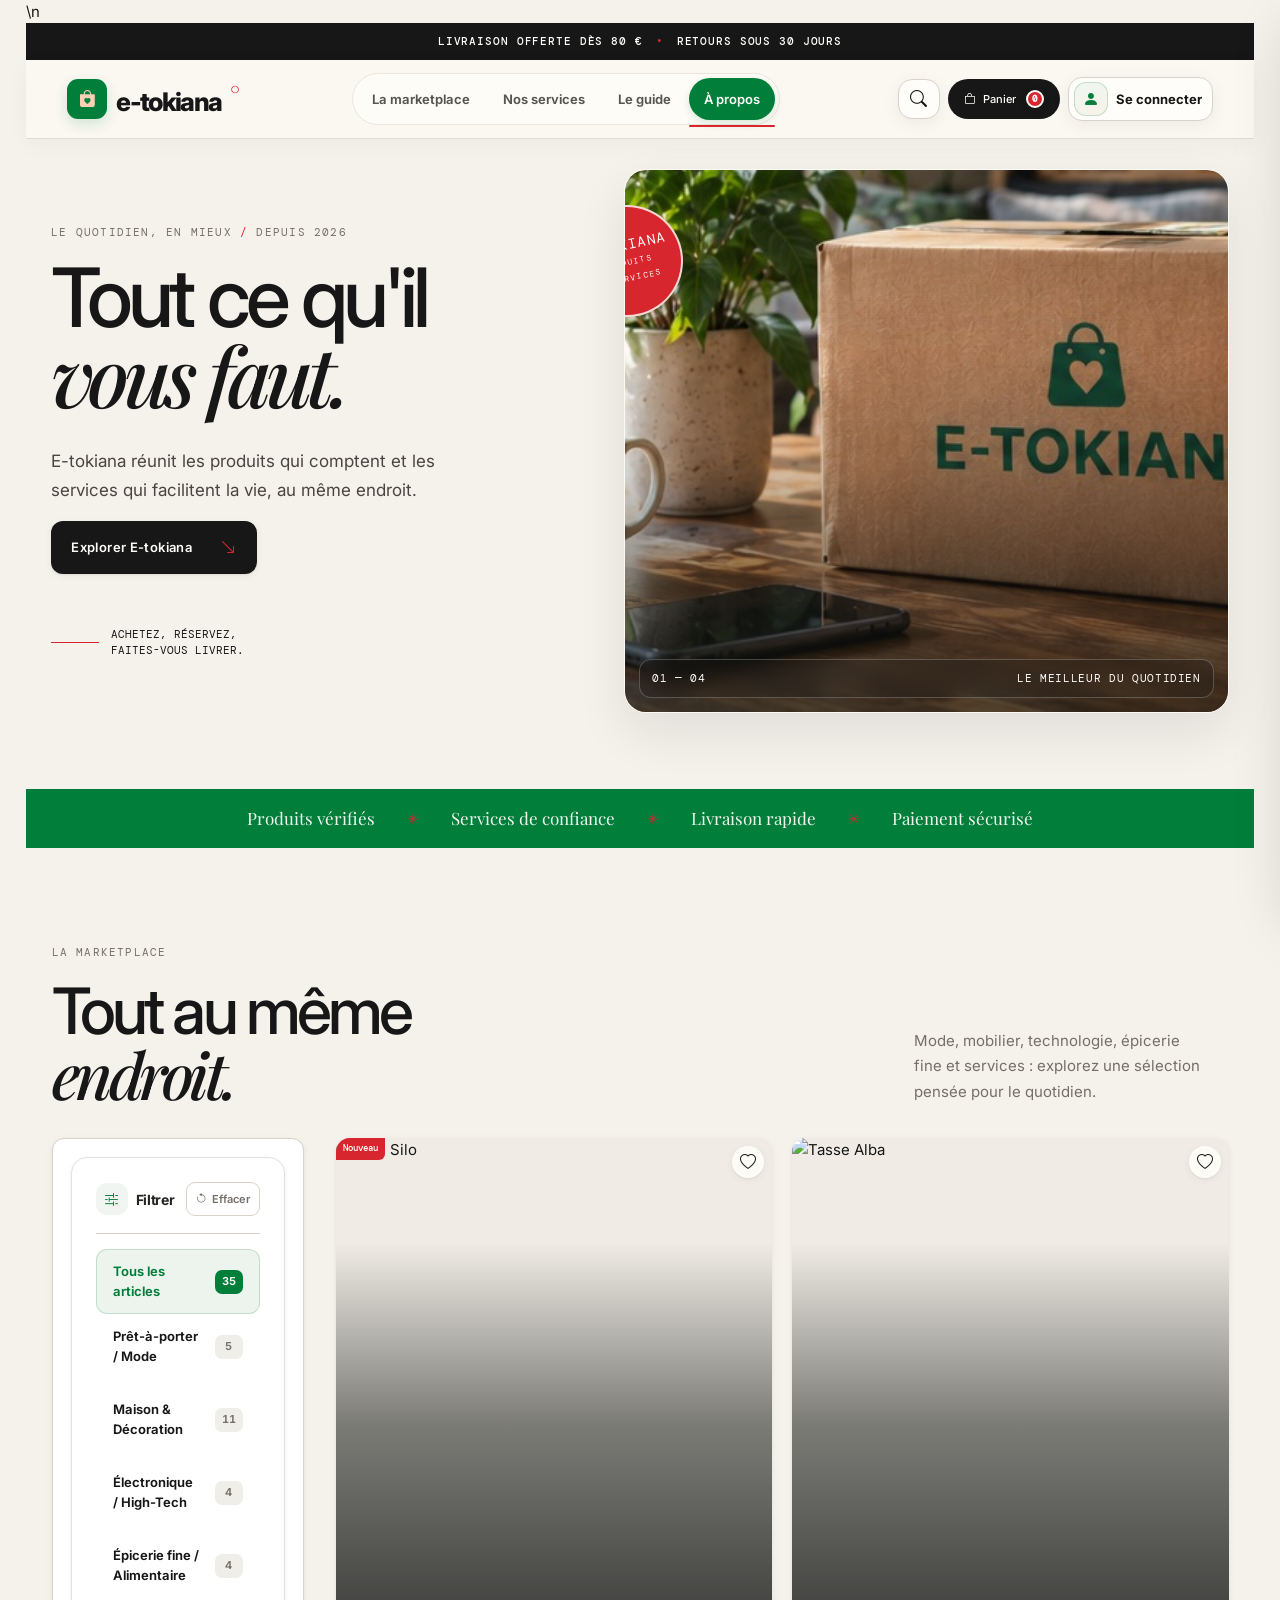
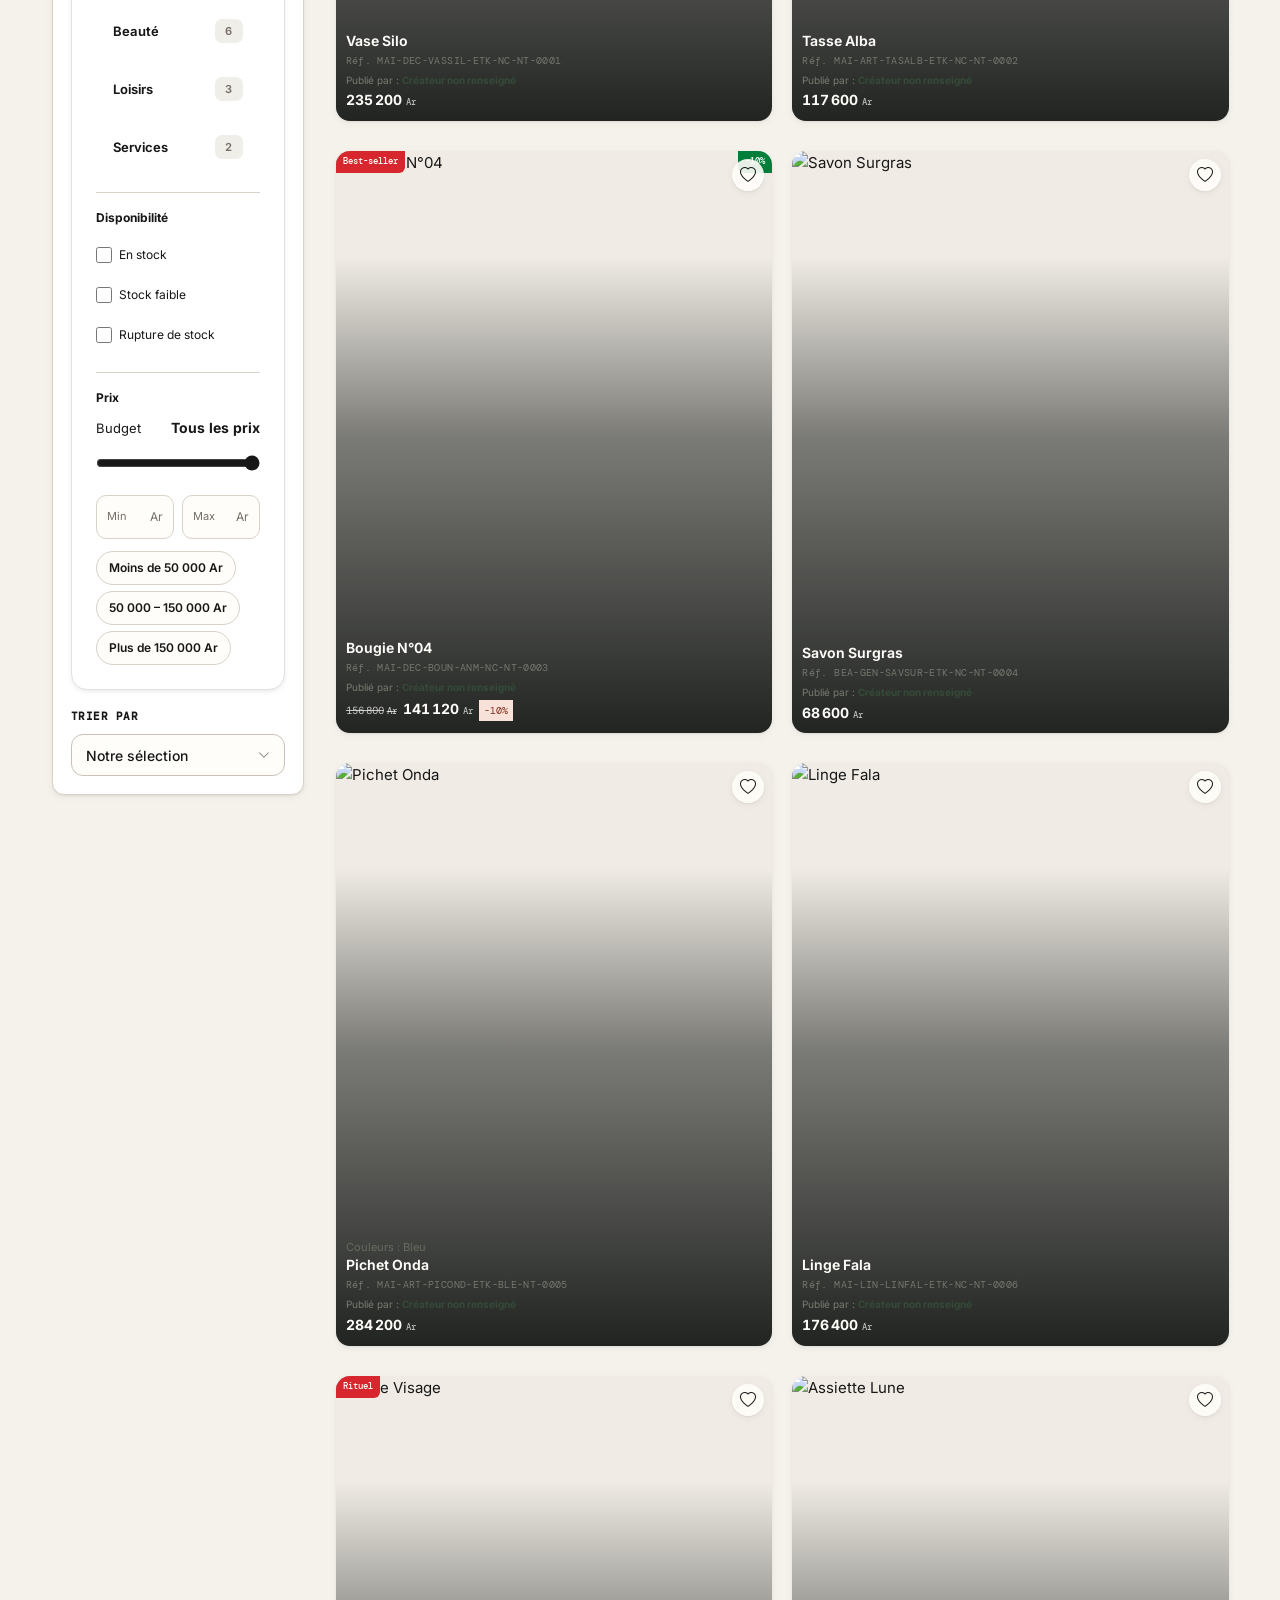
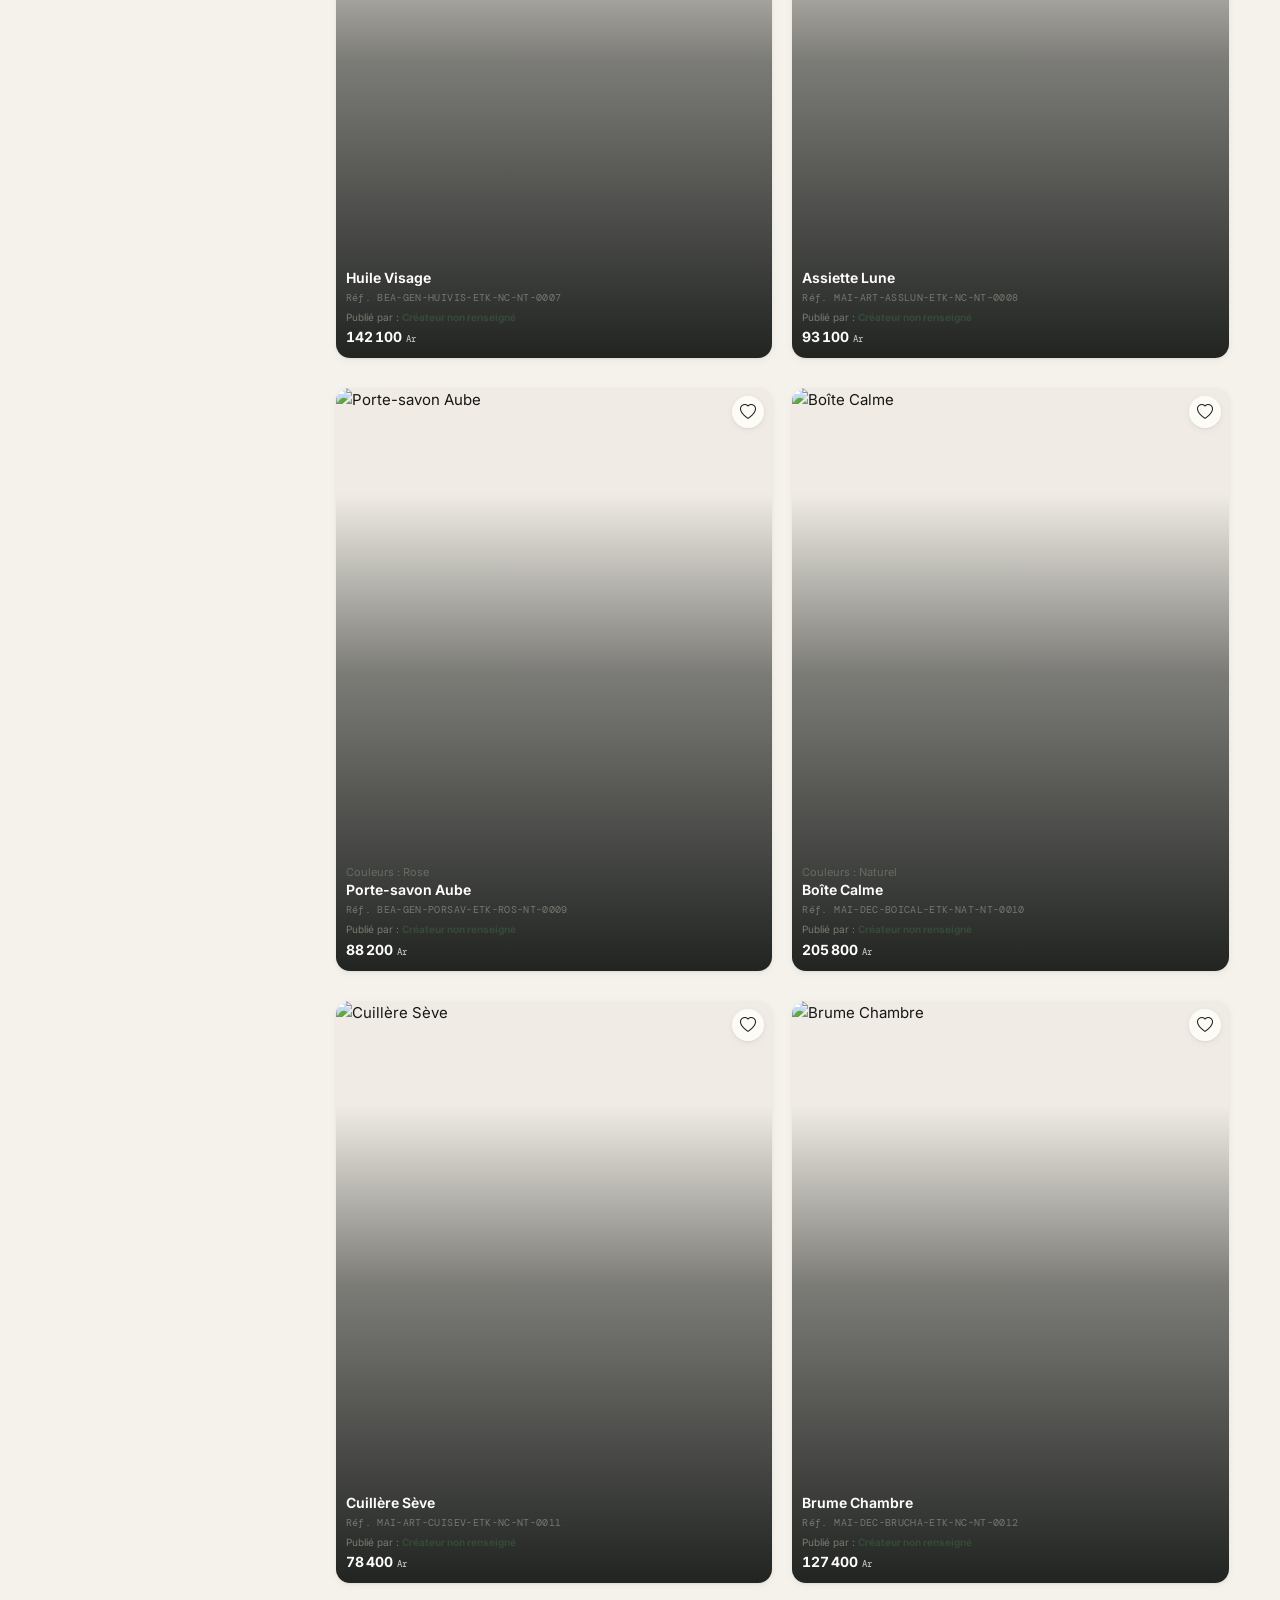
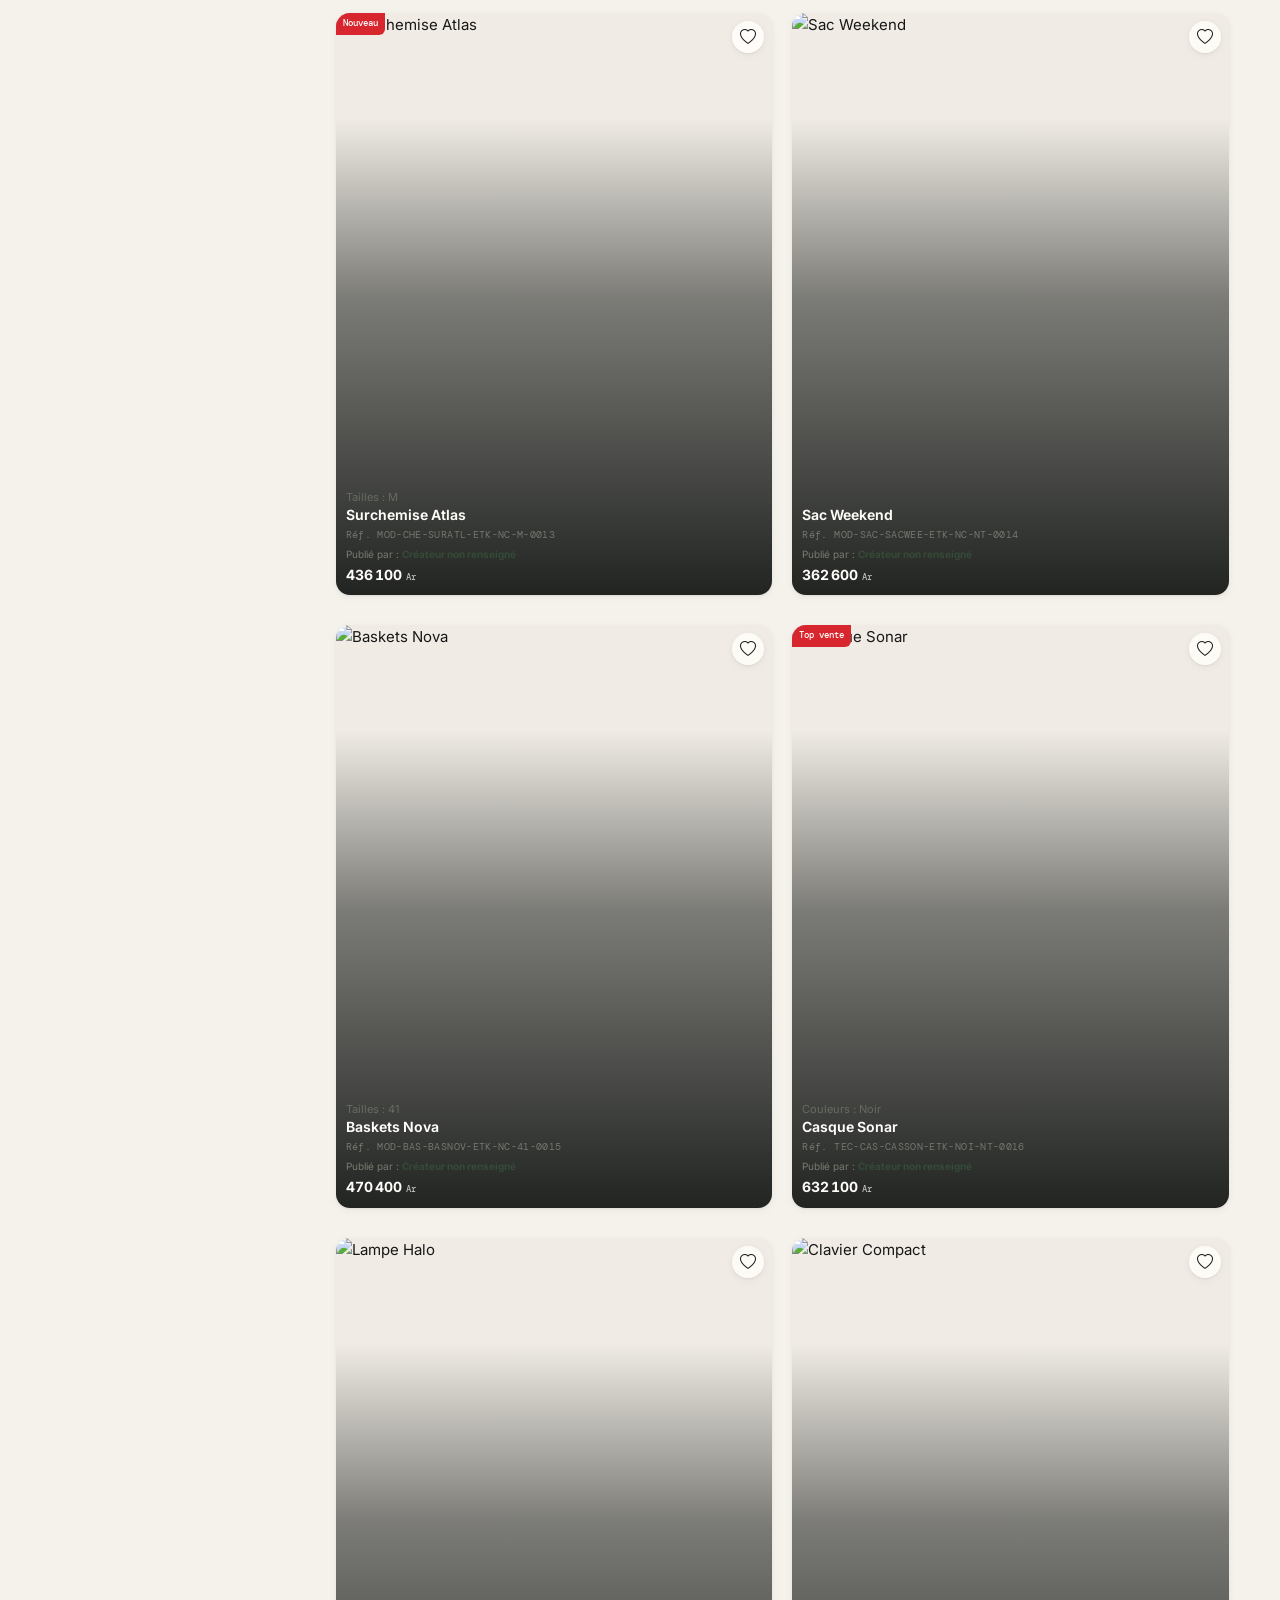
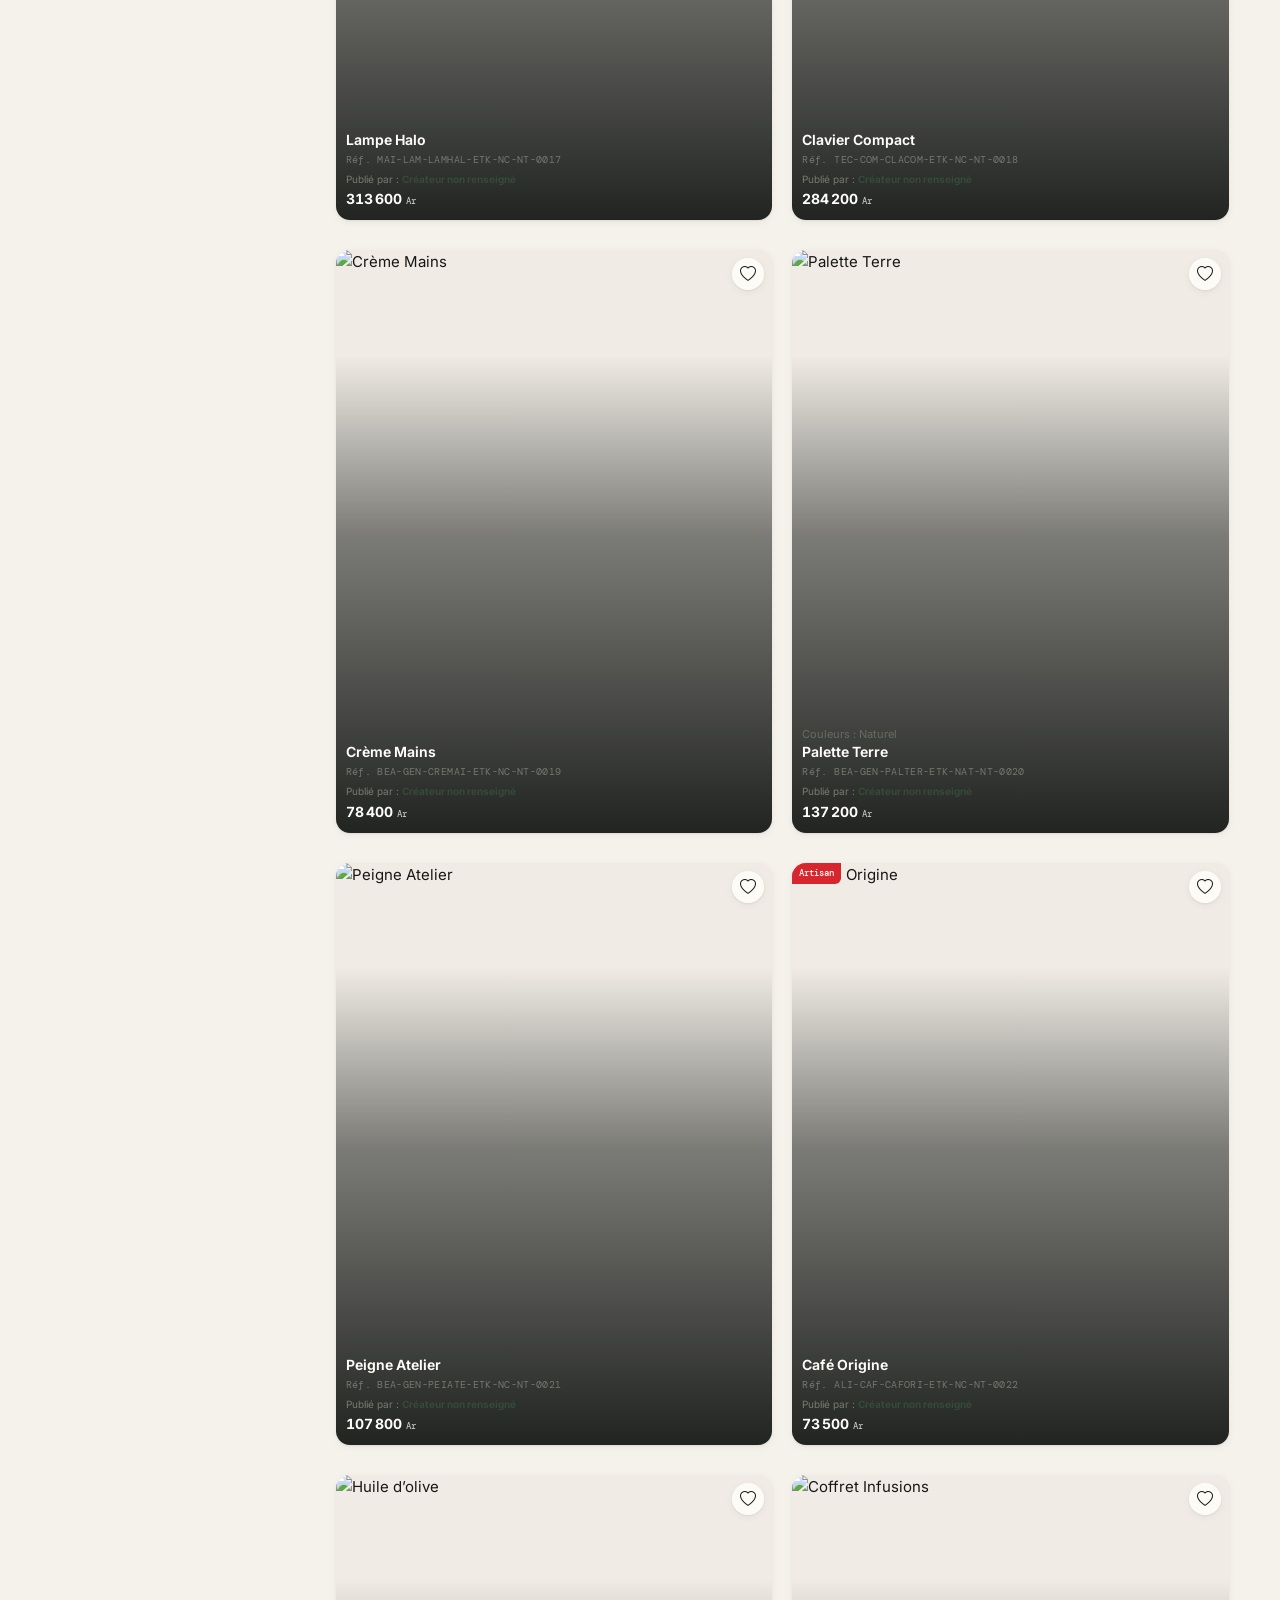
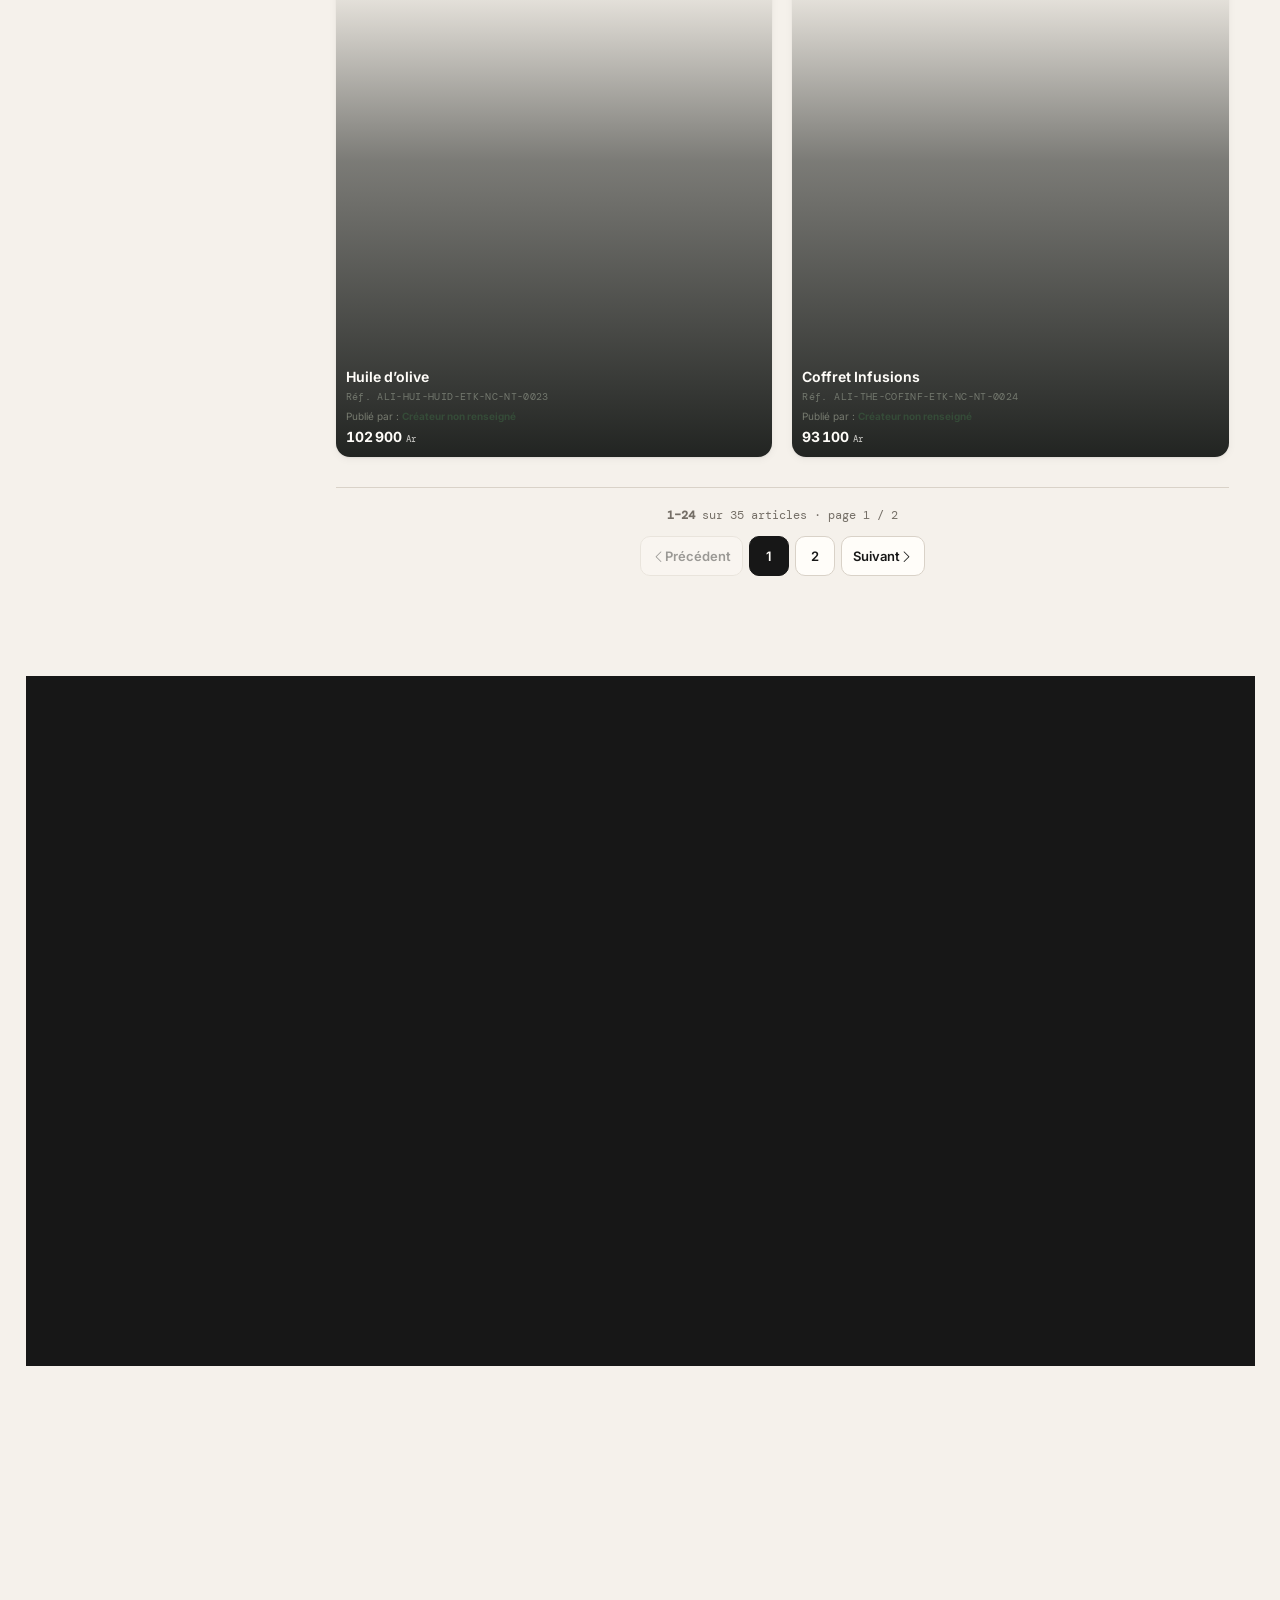
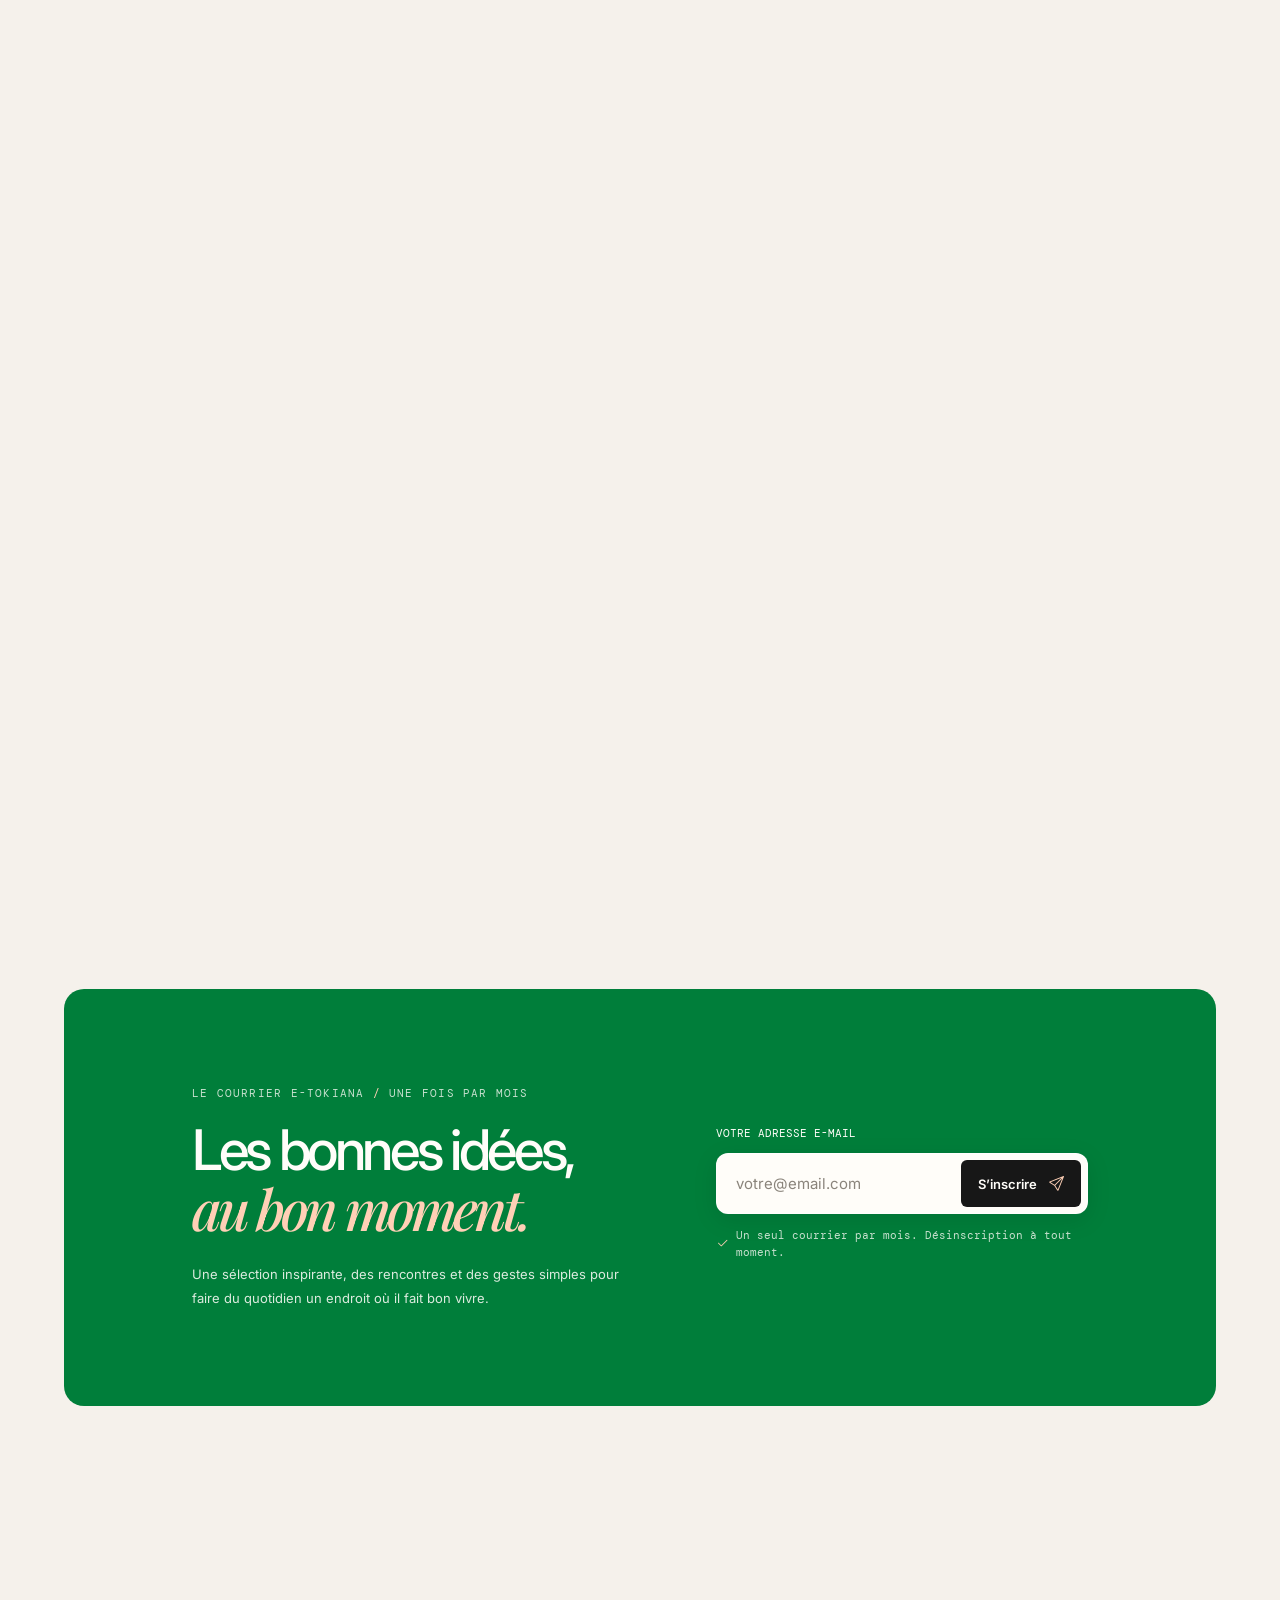
==== commit 21d6198b: "Nouveau design 3" ====
--- a/index.html
+++ b/index.html
@@ -1947,6 +1947,19 @@
         color: #92400e !important;
         background: #fef3c7;
       }
+      #profile-button.role-staff .profile-avatar,
+      #mobile-profile-action.role-staff .mobile-quick-icon,
+      .account-quick-panel.role-staff .account-quick-avatar,
+      .account-quick-panel.role-staff .account-quick-role {
+        background: #e7f4eb !important;
+        border-color: #b9dec4 !important;
+        color: #176b45 !important;
+      }
+      #profile-button.role-staff #profile-role,
+      #mobile-profile-action.role-staff #mobile-profile-role {
+        color: #176b45 !important;
+        background: #e7f4eb;
+      }
 
       #profile-button.is-logged-in #profile-role,
       #mobile-profile-action.is-logged-in #mobile-profile-role {
@@ -4598,6 +4611,8 @@
       .product-reference-preview-lock{color:#6b9673;font-size:16px}
       .product-image-variants{display:block;margin:5px 0 0;color:#676b60;font-size:11px;line-height:1.45}
       .product-image-reference{display:block;margin-top:5px;color:#73786e;font:10px/1.4 'DM Mono',monospace;letter-spacing:.035em}
+      .product-image-publisher{display:block;margin-top:5px;color:#777b70;font-size:10px;line-height:1.45;overflow-wrap:anywhere}
+      .product-image-publisher strong{color:#354b38;font-weight:700}
       .pd-reference{display:block;margin:7px 0 9px;color:#6c7568;font:11px/1.4 'DM Mono',monospace;letter-spacing:.04em}
       .pd-variants{display:grid;gap:8px;margin:12px 0 16px;padding:12px 14px;border:1px solid #e8e4da;border-radius:14px;background:#fbfaf6}
       .pd-variants[hidden],.pd-variants p[hidden]{display:none!important}
@@ -4839,6 +4854,1929 @@
         #user-space-modal .user-space-stat:hover, #user-space-modal .user-space-specific-card:hover, .dashboard-quick-link:hover { transform: none; }
       }
     </style>
+
+
+    <style id="etokiana-orders-premium">
+      #user-space-modal #user-space-orders { overflow: hidden; }
+      #user-space-modal .orders-hub { padding: 20px; background: #fbf9f4; }
+      #user-space-modal .orders-hub-hero {
+        display: grid; grid-template-columns: minmax(0, 1fr) 190px; align-items: center; gap: 24px;
+        position: relative; overflow: hidden; padding: 25px 28px; margin-bottom: 18px;
+        border: 1px solid rgba(255,255,255,.12); border-radius: 20px;
+        background: radial-gradient(circle at 88% 15%, rgba(215,186,124,.22), transparent 25%), linear-gradient(125deg,#163b29 0%,#205538 58%,#2d6744 100%);
+        color: #fff; box-shadow: 0 14px 30px rgba(21,59,39,.13);
+      }
+      #user-space-modal .orders-hub-kicker { display: inline-flex; align-items:center; gap:8px; color:#e2d2aa; font:800 10px/1.2 "DM Mono",monospace; letter-spacing:.14em; text-transform:uppercase; }
+      #user-space-modal .orders-hub-hero h3 { margin: 11px 0 7px; color:#fff; font-size:clamp(20px,2vw,27px); letter-spacing:-.04em; line-height:1.16; }
+      #user-space-modal .orders-hub-hero p { margin:0; max-width:610px; color:rgba(255,255,255,.75); font-size:12px; line-height:1.7; }
+      #user-space-modal .orders-hub-hero-meta { display:flex; gap:8px; flex-wrap:wrap; margin-top:15px; }
+      #user-space-modal .orders-hub-hero-meta span { display:inline-flex; align-items:center; gap:7px; padding:7px 10px; border:1px solid rgba(255,255,255,.17); border-radius:999px; background:rgba(255,255,255,.08); color:#f8f5eb; font-size:10px; font-weight:700; }
+      #user-space-modal .orders-hub-art { min-height:120px; display:grid; place-items:center; position:relative; }
+      #user-space-modal .orders-hub-art::before, #user-space-modal .orders-hub-art::after { content:""; position:absolute; border:1px solid rgba(242,226,190,.22); border-radius:50%; width:132px;height:132px; }
+      #user-space-modal .orders-hub-art::after { width:96px;height:96px; }
+      #user-space-modal .orders-hub-art-icon { position:relative; z-index:1; display:grid; place-items:center; width:72px;height:78px; border-radius:18px; border:1px solid rgba(255,255,255,.24); background:linear-gradient(145deg,rgba(255,255,255,.22),rgba(255,255,255,.06)); color:#f5e7c6; font-size:36px; transform:rotate(5deg); box-shadow:0 15px 35px rgba(0,0,0,.12); }
+      #user-space-modal .orders-hub-art-pill { position:absolute; z-index:2; display:flex; align-items:center; gap:6px; padding:7px 9px; border:1px solid #e9dfc8; border-radius:10px; background:#fffaf0; color:#28543a; box-shadow:0 8px 22px rgba(0,0,0,.14); font-size:9px; font-weight:800; }
+      #user-space-modal .orders-hub-art-pill.one { top:3px; right:0; }
+      #user-space-modal .orders-hub-art-pill.two { bottom:0; left:0; }
+      #user-space-modal .orders-hub-metrics { display:grid; grid-template-columns:repeat(4,minmax(0,1fr)); gap:12px; margin-bottom:18px; }
+      #user-space-modal .orders-hub-metric { min-width:0; display:flex; align-items:flex-start; gap:12px; padding:16px; border:1px solid #e8e1d6; border-radius:16px; background:#fffefa; box-shadow:0 7px 20px rgba(35,31,24,.035); }
+      #user-space-modal .orders-hub-metric-icon { flex:0 0 auto; display:grid; place-items:center; width:39px;height:39px; border:1px solid #e2e8dc; border-radius:13px; background:#edf3eb; color:#245b39; font-size:17px; }
+      #user-space-modal .orders-hub-metric:nth-child(2) .orders-hub-metric-icon { background:#faf0dd; border-color:#eee0be;color:#926b2b; }
+      #user-space-modal .orders-hub-metric:nth-child(3) .orders-hub-metric-icon { background:#eaf0f8;border-color:#dce5f1;color:#49658b; }
+      #user-space-modal .orders-hub-metric:nth-child(4) .orders-hub-metric-icon { background:#f1eaf5;border-color:#e5d9ed;color:#815998; }
+      #user-space-modal .orders-hub-metric-label { display:block; margin:1px 0 7px; color:#79766d; font-size:10px; font-weight:750; }
+      #user-space-modal .orders-hub-metric strong { display:block; color:#242720; font-size:clamp(16px,1.5vw,22px); font-weight:850; line-height:1.15; letter-spacing:-.035em; overflow-wrap:anywhere; }
+      #user-space-modal .orders-hub-metric small { display:block; margin-top:5px; color:#999286; font-size:9px; }
+      #user-space-modal .orders-hub-workspace { border:1px solid #e8e1d6; border-radius:18px; background:#fffefa; overflow:hidden; }
+      #user-space-modal .orders-hub-tools { padding:18px; border-bottom:1px solid #ece6dc; }
+      #user-space-modal .orders-hub-tools-head { display:flex; align-items:center; justify-content:space-between; gap:12px; margin-bottom:14px; }
+      #user-space-modal .orders-hub-tools-head h4 { margin:0; color:#242720; font-size:14px; letter-spacing:-.02em; }
+      #user-space-modal .orders-hub-tools-head p { margin:4px 0 0; color:#898377; font-size:10px; line-height:1.5; }
+      #user-space-modal .orders-hub-export { display:inline-flex; align-items:center; justify-content:center; gap:8px; min-height:38px; padding:0 13px; border:1px solid #dfe4d9; border-radius:11px; background:#f3f7f0; color:#285b3a; font-size:10px; font-weight:800; cursor:pointer; transition:background .18s,border-color .18s,transform .18s; }
+      #user-space-modal .orders-hub-export:hover { background:#e7f0e4; border-color:#cadcc5; transform:translateY(-1px); }
+      #user-space-modal .orders-hub-controls { display:grid; grid-template-columns:minmax(0,1fr) 210px; gap:10px; }
+      #user-space-modal .orders-hub-search { position:relative; display:block; }
+      #user-space-modal .orders-hub-search i { position:absolute; left:13px; top:50%; transform:translateY(-50%); color:#8f8a7f; font-size:14px; pointer-events:none; }
+      #user-space-modal .orders-hub-search input, #user-space-modal .orders-hub-period { width:100%; min-height:42px; border:1px solid #e7e0d6; border-radius:11px; outline:none; background:#fff; color:#33372e; font:inherit; font-size:11px; line-height:1.4; }
+      #user-space-modal .orders-hub-search input { padding:0 14px 0 38px; }
+      #user-space-modal .orders-hub-period { padding:0 12px; }
+      #user-space-modal .orders-hub-search input:focus, #user-space-modal .orders-hub-period:focus { border-color:#8fae91; box-shadow:0 0 0 3px rgba(44,103,67,.09); }
+      #user-space-modal .orders-hub-filters { display:flex; align-items:center; gap:7px; flex-wrap:wrap; margin-top:14px; }
+      #user-space-modal .orders-hub-filter { display:inline-flex; align-items:center; gap:7px; min-height:33px; padding:0 11px; border:1px solid #e9e4db; border-radius:999px; background:#fff; color:#716d64; font-size:10px; font-weight:750; cursor:pointer; transition:all .16s ease; }
+      #user-space-modal .orders-hub-filter span { display:grid; place-items:center; min-width:19px;height:19px; padding:0 4px; border-radius:999px; background:#f2f0eb; color:#777166; font:inherit; font-size:9px; line-height:1; font-weight:800; }
+      #user-space-modal .orders-hub-filter:hover { border-color:#cbdac9; color:#2a6540; }
+      #user-space-modal .orders-hub-filter.active { border-color:#285c3a; background:#285c3a; color:#fff; box-shadow:0 5px 13px rgba(40,92,58,.13); }
+      #user-space-modal .orders-hub-filter.active span { background:rgba(255,255,255,.17); color:#fff; }
+      #user-space-modal .orders-hub-results-head { display:flex; align-items:center; justify-content:space-between; gap:12px; padding:15px 18px 11px; }
+      #user-space-modal .orders-hub-results-head strong { color:#31342d; font-size:11px; }
+      #user-space-modal .orders-hub-results-head span { color:#8c867b; font-size:10px; }
+      #user-space-modal .orders-hub-list { display:grid; gap:10px; padding:0 14px 14px; }
+      #user-space-modal .orders-hub-card { border:1px solid #ece6dc; border-radius:14px; background:#fff; overflow:hidden; transition:border-color .18s,box-shadow .18s; }
+      #user-space-modal .orders-hub-card:hover { border-color:#d7e2d3; box-shadow:0 8px 20px rgba(34,55,38,.045); }
+      /* Six zones distinctes : référence, client, vendeur, statut, montant et actions. */
+      #user-space-modal .orders-hub-main { display:grid; grid-template-columns:minmax(95px,.78fr) minmax(125px,1fr) minmax(115px,.86fr) minmax(120px,.88fr) minmax(105px,.72fr) auto; align-items:center; gap:13px; padding:15px 16px; }
+      #user-space-modal .orders-hub-order-id small, #user-space-modal .orders-hub-customer small, #user-space-modal .orders-hub-seller-cell small, #user-space-modal .orders-hub-status-cell small, #user-space-modal .orders-hub-total small { display:block; color:#918b80; font-size:9px; line-height:1.45; }
+      #user-space-modal .orders-hub-order-id small { margin-bottom:5px; font-family:"DM Mono",monospace; letter-spacing:.08em; text-transform:uppercase; }
+      #user-space-modal .orders-hub-order-id strong { color:#285a3b; font:800 12px/1.3 "DM Mono",monospace; word-break:break-word; }
+      #user-space-modal .orders-hub-customer strong { display:block; margin-bottom:4px; color:#302f29; font-size:11px; line-height:1.4; overflow-wrap:anywhere; }
+      #user-space-modal .orders-hub-customer small + small { margin-top:3px; }
+      #user-space-modal .orders-hub-seller-cell { min-width:0; display:flex; flex-direction:column; align-items:flex-start; gap:6px; }
+      #user-space-modal .orders-hub-seller-cell .orders-hub-seller-label { display:inline-flex; align-items:center; gap:5px; color:#8c867b; font-size:9px; line-height:1.35; }
+      #user-space-modal .orders-hub-seller-cell .orders-hub-seller-label i { color:#39764b; font-size:11px; }
+      #user-space-modal .orders-hub-seller-cell strong { display:inline-block; max-width:100%; padding:6px 9px; border:1px solid #dfe9db; border-radius:9px; background:#f5f9f2; color:#285b3a; font-size:10px; line-height:1.45; font-weight:800; overflow-wrap:anywhere; }
+      #user-space-modal .orders-hub-seller-cell em { color:#8c867b; font-size:9px; font-style:normal; }
+      #user-space-modal .orders-hub-detail-line .orders-hub-detail-seller { display:flex; align-items:center; gap:5px; color:#49704f; }
+      #user-space-modal .orders-hub-detail-line .orders-hub-detail-seller strong { display:inline; margin:0; color:#285b3a; font:inherit; font-weight:800; }
+      #user-space-modal .orders-hub-status { display:inline-flex; align-items:center; gap:6px; width:max-content; max-width:100%; padding:6px 9px; border-radius:999px; font-size:9px; font-weight:800; line-height:1.25; }
+      #user-space-modal .orders-hub-status i { font-size:10px; }
+      #user-space-modal .orders-hub-status.is-new { background:#fff2dd;color:#98651e; }
+      #user-space-modal .orders-hub-status.is-confirmed { background:#edf3fb;color:#46658d; }
+      #user-space-modal .orders-hub-status.is-progress { background:#e9f0fb;color:#315b94; }
+      #user-space-modal .orders-hub-status.is-shipped { background:#f0eafa;color:#78559a; }
+      #user-space-modal .orders-hub-status.is-delivered { background:#e8f4e9;color:#277344; }
+      #user-space-modal .orders-hub-status.is-cancelled { background:#f9eaea;color:#a44747; }
+      #user-space-modal .orders-hub-total strong { display:block; color:#242720; font-size:13px; white-space:nowrap; }
+      #user-space-modal .orders-hub-total small { margin-top:4px; }
+      #user-space-modal .orders-hub-actions { display:flex; align-items:center; justify-content:flex-end; gap:6px; flex-wrap:wrap; }
+      #user-space-modal .orders-hub-action { display:inline-flex; align-items:center; justify-content:center; gap:6px; min-height:32px; padding:0 10px; border:1px solid #e7e1d7; border-radius:9px; background:#fffdf8; color:#57594f; font-size:9px; font-weight:800; cursor:pointer; white-space:nowrap; transition:all .16s ease; }
+      #user-space-modal .orders-hub-action:hover { border-color:#d0dece; background:#f1f6ef; color:#285b3a; }
+      #user-space-modal .orders-hub-action.primary { border-color:#2b6541; background:#2b6541; color:#fff; }
+      #user-space-modal .orders-hub-action.primary:hover { background:#214d32; }
+      #user-space-modal .orders-hub-action.danger { border-color:#efcfca; background:#fff7f5; color:#a63d32; }
+      #user-space-modal .orders-hub-action.danger:hover { border-color:#d99a91; background:#fdf0ed; color:#8d2d24; }
+      #user-space-modal .orders-hub-action:focus-visible { outline:3px solid rgba(44,103,67,.25); outline-offset:2px; }
+      #user-space-modal .orders-hub-expanded { padding:0 16px 16px; border-top:1px solid #eee8df; background:#fdfbf6; }
+      #user-space-modal .orders-hub-expanded[hidden] { display:none !important; }
+      #user-space-modal .orders-hub-detail-head { display:flex; align-items:center; justify-content:space-between; gap:10px; padding:13px 0 10px; }
+      #user-space-modal .orders-hub-detail-head strong { font-size:11px; color:#33372e; }
+      #user-space-modal .orders-hub-detail-head span { color:#8b857a; font-size:9px; }
+      #user-space-modal .orders-hub-detail-lines { display:grid; gap:0; }
+      #user-space-modal .orders-hub-detail-line { display:grid; grid-template-columns:minmax(0,1fr) auto; align-items:center; gap:12px; padding:10px 0; border-bottom:1px solid #eee8df; }
+      #user-space-modal .orders-hub-detail-line:last-child { border-bottom:0; }
+      #user-space-modal .orders-hub-detail-line strong { display:block; color:#36372f; font-size:10px; }
+      #user-space-modal .orders-hub-detail-line small { display:block; margin-top:4px; color:#8b857a; font-size:9px; line-height:1.5; }
+      #user-space-modal .orders-hub-detail-line > b { color:#242720; font-size:11px; white-space:nowrap; }
+      #user-space-modal .orders-hub-detail-summary { display:flex; justify-content:flex-end; gap:20px; flex-wrap:wrap; margin-top:12px; padding-top:12px; border-top:1px dashed #dfd7ca; }
+      #user-space-modal .orders-hub-detail-summary span { color:#827b70; font-size:10px; }
+      #user-space-modal .orders-hub-detail-summary strong { margin-left:6px; color:#285b3a; font-size:11px; }
+      #user-space-modal .orders-hub-empty { padding:36px 18px; text-align:center; }
+      #user-space-modal .orders-hub-empty-icon { display:grid; place-items:center; width:54px;height:54px; margin:0 auto 13px; border:1px solid #e1e8dc; border-radius:17px; background:#eff4eb; color:#2c6743; font-size:23px; }
+      #user-space-modal .orders-hub-empty h4 { margin:0 0 7px; color:#2d312a; font-size:14px; }
+      #user-space-modal .orders-hub-empty p { margin:0 0 15px; color:#8c867b; font-size:11px; }
+      #user-space-modal .orders-hub-pagination { display:flex; align-items:center; justify-content:flex-end; gap:8px; padding:0 18px 16px; }
+      #user-space-modal .orders-hub-pagination button { min-height:30px; padding:0 11px; border:1px solid #e5dfd5; border-radius:9px; background:#fff; color:#646057; font-size:9px; font-weight:800; cursor:pointer; }
+      #user-space-modal .orders-hub-pagination button:disabled { opacity:.42; cursor:not-allowed; }
+      #user-space-modal .orders-hub-pagination span { color:#817b72; font-size:10px; }
+      #user-space-modal .orders-hub [hidden] { display:none !important; }
+      @media (max-width: 1200px) {
+        #user-space-modal .orders-hub-main { grid-template-columns:minmax(95px,.78fr) minmax(120px,1fr) minmax(110px,.86fr) minmax(115px,.9fr) minmax(105px,.72fr); gap:11px; }
+        #user-space-modal .orders-hub-total { grid-column:5; grid-row:1; }
+        #user-space-modal .orders-hub-actions { grid-column:1/-1; justify-content:flex-start; padding-top:9px; border-top:1px solid #f1ece4; }
+      }
+      @media (max-width: 860px) {
+        #user-space-modal .orders-hub { padding:13px; }
+        #user-space-modal .orders-hub-hero { grid-template-columns:minmax(0,1fr) 115px; padding:20px; }
+        #user-space-modal .orders-hub-art { transform:scale(.82); }
+        #user-space-modal .orders-hub-metrics { grid-template-columns:repeat(2,minmax(0,1fr)); }
+        #user-space-modal .orders-hub-main { grid-template-columns:minmax(0,1fr) auto; gap:11px; }
+        #user-space-modal .orders-hub-customer, #user-space-modal .orders-hub-seller-cell, #user-space-modal .orders-hub-status-cell, #user-space-modal .orders-hub-actions { grid-column:1/-1; }
+        #user-space-modal .orders-hub-customer { grid-row:2; padding-top:10px; border-top:1px solid #f2ede5; }
+        #user-space-modal .orders-hub-seller-cell { grid-row:3; padding-top:9px; border-top:1px solid #f2ede5; }
+        #user-space-modal .orders-hub-seller-cell strong { width:fit-content; }
+        #user-space-modal .orders-hub-status-cell { grid-row:4; grid-column:1/-1; }
+        #user-space-modal .orders-hub-total { grid-row:1; grid-column:2; text-align:right; }
+        #user-space-modal .orders-hub-actions { grid-row:5; padding-top:9px; border-top:1px solid #f1ece4; }
+      }
+      @media (max-width: 560px) {
+        #user-space-modal .orders-hub-hero { grid-template-columns:minmax(0,1fr); padding:18px; }
+        #user-space-modal .orders-hub-art { display:none; }
+        #user-space-modal .orders-hub-hero h3 { font-size:21px; }
+        #user-space-modal .orders-hub-metrics { gap:8px; }
+        #user-space-modal .orders-hub-metric { padding:12px 10px; gap:8px; border-radius:13px; }
+        #user-space-modal .orders-hub-metric-icon { width:32px;height:32px;border-radius:10px;font-size:14px; }
+        #user-space-modal .orders-hub-metric strong { font-size:16px; }
+        #user-space-modal .orders-hub-metric-label { font-size:9px; }
+        #user-space-modal .orders-hub-metric small { display:none; }
+        #user-space-modal .orders-hub-tools { padding:13px; }
+        #user-space-modal .orders-hub-tools-head { align-items:flex-start; }
+        #user-space-modal .orders-hub-export { min-width:38px; width:38px; padding:0; font-size:0; }
+        #user-space-modal .orders-hub-export i { font-size:14px; }
+        #user-space-modal .orders-hub-controls { grid-template-columns:minmax(0,1fr); }
+        #user-space-modal .orders-hub-filter { min-height:31px; padding:0 9px; font-size:9px; }
+        #user-space-modal .orders-hub-results-head { align-items:flex-start; flex-direction:column; gap:4px; padding:13px 13px 10px; }
+        #user-space-modal .orders-hub-list { padding:0 9px 10px; }
+        #user-space-modal .orders-hub-main { padding:13px; }
+        #user-space-modal .orders-hub-action { flex:1 1 auto; }
+        #user-space-modal .orders-hub-detail-summary { justify-content:flex-start; gap:9px 17px; }
+      }
+      @media (max-width: 860px) {
+        /* L’espace plein écran doit rester sans défilement horizontal, même si l’en-tête sous-jacent est plus large. */
+        body.user-space-open { overflow-x: hidden !important; }
+        html:has(body.user-space-open) { overflow-x: clip !important; }
+        #user-space-modal .user-space-layout { grid-template-columns: minmax(0, 1fr) !important; }
+        #user-space-modal .user-space-sidebar { width: 100% !important; min-width: 0 !important; max-width: 100% !important; box-sizing: border-box !important; }
+        #user-space-modal .user-space-content { width: 100% !important; min-width: 0 !important; max-width: 100% !important; box-sizing: border-box !important; }
+      }
+      @media (max-width: 560px) {
+        /* Empêche les panneaux flottants historiques de créer un défilement horizontal sur mobile. */
+        .modal-panel.notification-panel, .modal-panel.chat-panel,
+        #notification-modal .notification-panel {
+          box-sizing: border-box !important;
+          width: calc(100vw - 16px) !important;
+          max-width: calc(100vw - 16px) !important;
+        }
+      }
+      @media (prefers-reduced-motion: reduce) {
+        #user-space-modal .orders-hub-card, #user-space-modal .orders-hub-action, #user-space-modal .orders-hub-export { transition:none; }
+      }
+    </style>
+
+
+<style id="etokiana-tracking-premium-fix">
+#tracking-modal .tracking-panel{width:min(680px,calc(100vw - 28px));max-width:680px;max-height:min(88vh,900px);overflow:auto;border:1px solid rgba(40,78,55,.12);border-radius:22px;box-shadow:0 24px 80px rgba(15,35,24,.24)}
+#tracking-modal .tracking-details{display:grid;gap:18px;padding:4px 2px 2px}
+#tracking-modal .tracking-summary{display:flex;align-items:center;justify-content:space-between;gap:18px;padding:19px 20px;border:1px solid #e9e7dc;border-radius:16px;background:linear-gradient(135deg,#fbfaf5,#f4f1e6)}
+#tracking-modal .tracking-summary>div:first-child{display:grid;gap:5px;min-width:0}#tracking-modal .tracking-summary small,#tracking-modal .tracking-status-banner small{color:#78796e;font-size:10px;letter-spacing:.11em;font-weight:800;text-transform:uppercase}#tracking-modal .tracking-summary>div:first-child>strong{font-size:21px;color:#1b4730;overflow-wrap:anywhere}#tracking-modal .tracking-summary>div:first-child>small:last-child{font-size:12px;letter-spacing:0;text-transform:none;font-weight:500}#tracking-modal .tracking-summary-total{display:grid;gap:5px;text-align:right;flex-shrink:0}#tracking-modal .tracking-summary-total strong{font-size:17px;color:#1b4730}
+#tracking-modal .tracking-status-banner{display:flex;align-items:center;gap:12px;padding:14px 16px;border:1px solid #dce8dc;border-radius:14px;background:#f0f6ef}#tracking-modal .tracking-status-banner>div{display:grid;gap:3px}#tracking-modal .tracking-status-banner>div>strong{color:#214e33;font-size:14px}#tracking-modal .tracking-status-dot{width:10px;height:10px;border-radius:50%;background:#38734a;box-shadow:0 0 0 5px rgba(56,115,74,.12)}#tracking-modal .tracking-status-banner.is-new{background:#fbf5e9;border-color:#f1e1c0}#tracking-modal .tracking-status-banner.is-new .tracking-status-dot{background:#ad7a24;box-shadow:0 0 0 5px rgba(173,122,36,.12)}#tracking-modal .tracking-status-banner.is-shipped{background:#eef4fb;border-color:#d7e4f3}#tracking-modal .tracking-status-banner.is-shipped .tracking-status-dot{background:#3e6fa8;box-shadow:0 0 0 5px rgba(62,111,168,.12)}#tracking-modal .tracking-status-banner.is-cancelled{background:#fcf0ee;border-color:#efd9d5}#tracking-modal .tracking-status-banner.is-cancelled .tracking-status-dot{background:#ad4338;box-shadow:0 0 0 5px rgba(173,67,56,.12)}
+#tracking-modal .tracking-progress-section,#tracking-modal .tracking-items-section{display:grid;gap:12px}#tracking-modal .tracking-progress-section h3,#tracking-modal .tracking-items-section h3{margin:0;color:#24382b;font-size:14px;font-weight:800}#tracking-modal .tracking-steps{display:grid;gap:0;position:relative}#tracking-modal .tracking-step{display:flex;align-items:flex-start;gap:12px;position:relative;min-height:51px;padding-bottom:11px;color:#9a9b91}#tracking-modal .tracking-step:not(:last-child):before{content:"";position:absolute;left:15px;top:31px;width:2px;height:calc(100% - 19px);background:#e6e7df}#tracking-modal .tracking-step.complete:before{background:#65906e}#tracking-modal .tracking-step>span{position:relative;z-index:1;display:grid;place-items:center;flex:0 0 31px;width:31px;height:31px;border:1px solid #e0e2d8;border-radius:50%;background:#fff;color:#9a9b91;font-size:12px;font-weight:800}#tracking-modal .tracking-step>div{display:grid;gap:3px;padding-top:2px}#tracking-modal .tracking-step>div>strong{font-size:13px;font-weight:700}#tracking-modal .tracking-step>div>small{font-size:11px;color:#92948a}#tracking-modal .tracking-step.complete>span{border-color:#2d6240;background:#2d6240;color:#fff}#tracking-modal .tracking-step.complete>div>strong{color:#335a3e}#tracking-modal .tracking-step.current>span{border:2px solid #2d6240;background:#eff6ed;color:#2d6240;box-shadow:0 0 0 4px rgba(45,98,64,.1)}#tracking-modal .tracking-step.current>div>strong{color:#1d472e}#tracking-modal .tracking-step.current>div>small{color:#477b52;font-weight:700}
+#tracking-modal .tracking-section-heading{display:flex;align-items:baseline;justify-content:space-between;gap:12px}#tracking-modal .tracking-section-heading>span{font-size:11px;color:#85877d}#tracking-modal .tracking-items-section{padding-top:15px;border-top:1px solid #eeeee7}#tracking-modal .tracking-item{display:flex;align-items:flex-start;justify-content:space-between;gap:14px;padding:11px 0;border-bottom:1px solid #f0f0e9}#tracking-modal .tracking-item:last-child{border-bottom:0}#tracking-modal .tracking-item>div{display:grid;gap:4px;min-width:0}#tracking-modal .tracking-item strong{font-size:13px;color:#27372b;overflow-wrap:anywhere}#tracking-modal .tracking-item small{font-size:11px;line-height:1.5;color:#818378}#tracking-modal .tracking-item>b{flex-shrink:0;font-size:12px;color:#214b32}#tracking-modal .tracking-cancel-note{margin:0;padding:11px 13px;border-radius:10px;background:#fcf1ef;color:#8d3d34;font-size:12px}#tracking-modal .tracking-cancel-note i{margin-right:6px}#tracking-modal .tracking-footer-note{display:flex;gap:9px;align-items:center;padding-top:13px;border-top:1px solid #ecece4;color:#898b81;font-size:11px;line-height:1.5}#tracking-modal .tracking-footer-note i{color:#3c7149;font-size:16px}
+@media(max-width:540px){#tracking-modal .tracking-panel{width:calc(100vw - 20px);padding:18px;border-radius:18px}#tracking-modal .tracking-summary{padding:14px;gap:10px}#tracking-modal .tracking-summary>div:first-child>strong{font-size:17px}#tracking-modal .tracking-summary-total strong{font-size:14px}#tracking-modal .tracking-section-heading{align-items:flex-start;flex-direction:column;gap:4px}}
+.account-action[data-track-latest-order]:disabled{opacity:.55;cursor:not-allowed}
+</style>
+
+
+<style id="etokiana-tracking-overlay-layer-fix">
+/* Place le suivi au-dessus de l'espace utilisateur, qui utilise lui-même un overlay fixe. */
+#tracking-modal.modal {
+  position: fixed !important;
+  inset: 0 !important;
+  z-index: 250000 !important;
+  box-sizing: border-box !important;
+  width: 100vw !important;
+  max-width: 100vw !important;
+  height: 100vh !important;
+  height: 100dvh !important;
+  margin: 0 !important;
+  padding: max(16px, env(safe-area-inset-top)) 14px max(16px, env(safe-area-inset-bottom)) !important;
+  overflow-x: hidden !important;
+  overflow-y: auto !important;
+  background: rgba(17, 25, 19, .62) !important;
+  backdrop-filter: blur(7px);
+  -webkit-backdrop-filter: blur(7px);
+  align-items: center !important;
+  justify-content: center !important;
+}
+#tracking-modal.modal:not(.open) {
+  display: none !important;
+  visibility: hidden !important;
+  pointer-events: none !important;
+}
+#tracking-modal.modal.open {
+  display: flex !important;
+  visibility: visible !important;
+  opacity: 1 !important;
+  pointer-events: auto !important;
+}
+#tracking-modal .tracking-panel {
+  position: relative !important;
+  z-index: 1 !important;
+  flex: 0 1 680px !important;
+  width: min(680px, calc(100vw - 28px)) !important;
+  max-width: 100% !important;
+  max-height: min(88vh, 900px) !important;
+  max-height: min(88dvh, 900px) !important;
+  margin: auto !important;
+  box-sizing: border-box !important;
+  overflow-x: hidden !important;
+  overflow-y: auto !important;
+  overscroll-behavior: contain;
+}
+@media (max-width: 540px) {
+  #tracking-modal.modal { padding-left: 10px !important; padding-right: 10px !important; }
+  #tracking-modal .tracking-panel {
+    width: 100% !important;
+    max-height: calc(100dvh - 28px) !important;
+    padding: 18px !important;
+    border-radius: 18px !important;
+  }
+}
+</style>
+
+
+    <style id="etokiana-sellers-premium-ux">
+      /* E-tokiana · seller directory and seller workspace */
+      #user-space-sellers.user-space-data-card { padding: 0; border: 0; background: transparent; box-shadow: none; overflow: visible; }
+      #user-space-sellers [hidden] { display: none !important; }
+      .seller-admin-hub, .seller-store-hub { display: grid; gap: 18px; min-width: 0; color: #26342a; }
+      .seller-admin-hero, .seller-store-hero { position: relative; display: flex; align-items: center; justify-content: space-between; gap: 20px; overflow: hidden; isolation: isolate; padding: clamp(22px, 3vw, 34px); border: 1px solid #254f38; border-radius: 22px; background: linear-gradient(120deg, #173d2a 0%, #214a34 58%, #31583d 100%); color: #f8f4eb; box-shadow: 0 14px 34px rgba(24, 57, 39, .13); }
+      .seller-admin-hero::before, .seller-store-hero::before { content: ""; position: absolute; z-index: -1; width: 290px; height: 290px; right: 10%; top: -210px; border: 1px solid rgba(232, 215, 169, .24); border-radius: 50%; box-shadow: 0 0 0 28px rgba(232,215,169,.035), 0 0 0 58px rgba(232,215,169,.025); }
+      .seller-admin-hero-copy { max-width: 610px; position: relative; z-index: 1; }
+      .seller-admin-kicker { display: inline-flex; align-items: center; gap: 7px; color: #a7c4a8; font-size: 9px; font-weight: 850; letter-spacing: .16em; line-height: 1.4; text-transform: uppercase; }
+      .seller-admin-hero h3, .seller-store-hero h3 { margin: 12px 0 8px; max-width: 610px; color: #fffaf0; font-size: clamp(23px, 3vw, 34px); font-weight: 800; letter-spacing: -.045em; line-height: 1.15; }
+      .seller-admin-hero p, .seller-store-hero p { max-width: 580px; margin: 0; color: #d2ddcf; font-size: 12px; line-height: 1.8; }
+      .seller-admin-hero-tags { display: flex; flex-wrap: wrap; gap: 8px; margin-top: 20px; }
+      .seller-admin-hero-tags span, .seller-store-account span { display: inline-flex; align-items: center; gap: 7px; padding: 8px 11px; border: 1px solid rgba(241,230,201,.19); border-radius: 999px; background: rgba(255,255,255,.06); color: #f3eddf; font-size: 10px; font-weight: 650; }
+      .seller-admin-hero-tags i { color: #d4c28d; }
+      .seller-admin-hero-art { position: relative; flex: 0 0 165px; width: 165px; height: 160px; margin-right: 12px; }
+      .seller-hero-orbit { position: absolute; border: 1px solid rgba(215,201,156,.23); border-radius: 50%; }
+      .seller-hero-orbit-one { width: 150px; height: 150px; top: 2px; left: 5px; }
+      .seller-hero-orbit-two { width: 112px; height: 112px; top: 21px; left: 24px; border-style: dashed; }
+      .seller-hero-symbol { display: grid; place-items: center; position: absolute; width: 72px; height: 72px; top: 42px; left: 44px; border: 1px solid rgba(234,218,173,.45); border-radius: 23px; background: linear-gradient(145deg, #dfd1a8, #b9c7a8); color: #214630; box-shadow: 0 14px 32px rgba(0,0,0,.18); font-size: 28px; transform: rotate(-5deg); }
+      .seller-hero-spark { position: absolute; color: #e6d7aa; font-size: 20px; }
+      .seller-hero-spark-one { top: 5px; right: 5px; }
+      .seller-hero-spark-two { bottom: 8px; left: 4px; font-size: 28px; }
+      .seller-admin-kpis, .seller-store-kpis { display: grid; grid-template-columns: repeat(4, minmax(0, 1fr)); gap: 12px; }
+      .seller-admin-kpi, .seller-store-kpi { display: flex; align-items: flex-start; gap: 12px; min-width: 0; padding: 17px 15px; border: 1px solid #e8e5da; border-radius: 17px; background: linear-gradient(150deg, #fffefa, #fffdf8); box-shadow: 0 5px 18px rgba(37,45,34,.035); transition: transform .18s ease, border-color .18s ease, box-shadow .18s ease; }
+      .seller-admin-kpi:hover, .seller-store-kpi:hover { transform: translateY(-2px); border-color: #d6e1d1; box-shadow: 0 11px 25px rgba(37,45,34,.065); }
+      .seller-kpi-icon, .seller-store-kpi-icon { display: grid; place-items: center; flex: 0 0 37px; width: 37px; height: 37px; border: 1px solid #e0e9dc; border-radius: 12px; background: #eef4e9; color: #2c6440; font-size: 16px; }
+      .seller-admin-kpi div, .seller-store-kpi div { display: grid; gap: 4px; min-width: 0; }
+      .seller-admin-kpi small, .seller-store-kpi small { color: #81867c; font-size: 9px; font-weight: 750; line-height: 1.4; }
+      .seller-admin-kpi strong, .seller-store-kpi strong { color: #24372a; font-size: clamp(18px, 1.7vw, 24px); font-weight: 850; letter-spacing: -.045em; line-height: 1.15; overflow-wrap: anywhere; }
+      .seller-admin-kpi span:last-child, .seller-store-kpi span:last-child { color: #8b8e83; font-size: 9px; line-height: 1.55; }
+      .seller-admin-list-head, .seller-store-panel-head { display: flex; justify-content: space-between; align-items: flex-end; gap: 16px; }
+      .seller-admin-list-head h3, .seller-store-panel-head h4 { margin: 6px 0 4px; color: #26352a; font-size: 18px; font-weight: 820; letter-spacing: -.03em; }
+      .seller-admin-list-head p, .seller-store-panel-head p { margin: 0; color: #85877e; font-size: 10px; line-height: 1.65; }
+      .seller-admin-total-pill { display: inline-flex; align-items: center; gap: 7px; flex-shrink: 0; padding: 9px 12px; border: 1px solid #e5e7dc; border-radius: 999px; background: #fbfcf7; color: #536550; font-size: 10px; font-weight: 800; }
+      .seller-admin-toolbar { display: grid; grid-template-columns: minmax(180px, 1fr) minmax(130px, .34fr) minmax(140px, .42fr); gap: 10px; align-items: end; }
+      .seller-admin-search { display: flex; align-items: center; gap: 9px; min-width: 0; min-height: 43px; padding: 0 13px; border: 1px solid #e4e3d9; border-radius: 12px; background: #fffefa; color: #78816f; }
+      .seller-admin-search:focus-within { border-color: #99b79b; box-shadow: 0 0 0 3px rgba(75,126,83,.09); }
+      .seller-admin-search input { min-width: 0; width: 100%; outline: none; border: 0; background: transparent; color: #28392b; font-size: 11px; }
+      .seller-filter-label { display: grid; gap: 5px; color: #7e8379; font-size: 9px; font-weight: 800; }
+      .seller-filter-label select { width: 100%; height: 43px; padding: 0 11px; outline: none; border: 1px solid #e4e3d9; border-radius: 12px; background: #fffefa; color: #485447; font-size: 10px; }
+      .seller-filter-label select:focus { border-color: #99b79b; box-shadow: 0 0 0 3px rgba(75,126,83,.09); }
+      .seller-admin-results { color: #8a8d83; font-size: 9px; font-weight: 700; }
+      .seller-admin-grid { display: grid; grid-template-columns: repeat(2, minmax(0, 1fr)); gap: 13px; }
+      .seller-admin-card { min-width: 0; overflow: hidden; border: 1px solid #e8e5db; border-radius: 17px; background: #fffefa; box-shadow: 0 4px 16px rgba(29,43,31,.035); transition: border-color .18s ease, box-shadow .18s ease, transform .18s ease; }
+      .seller-admin-card:hover { border-color: #d6e2d1; box-shadow: 0 10px 27px rgba(29,43,31,.065); transform: translateY(-1px); }
+      .seller-admin-card-top { display: flex; align-items: flex-start; justify-content: space-between; gap: 11px; padding: 17px 16px 14px; }
+      .seller-admin-identity { display: flex; align-items: center; gap: 11px; min-width: 0; }
+      .seller-admin-avatar { display: grid; place-items: center; flex-shrink: 0; width: 43px; height: 43px; border: 1px solid #dce7d8; border-radius: 14px; background: linear-gradient(145deg, #eef5e9, #e5ecdf); color: #315e3b; font-size: 12px; font-weight: 850; }
+      .seller-admin-name-block { min-width: 0; }
+      .seller-admin-name-block h4 { overflow-wrap: anywhere; margin: 0 0 4px; color: #26352a; font-size: 13px; font-weight: 830; letter-spacing: -.015em; }
+      .seller-admin-name-block p { overflow-wrap: anywhere; margin: 0; color: #8b8e84; font-size: 9px; line-height: 1.5; }
+      .seller-admin-status { display: inline-flex; align-items: center; gap: 6px; flex-shrink: 0; padding: 6px 8px; border-radius: 99px; font-size: 8px; font-weight: 850; }
+      .seller-admin-status span { width: 6px; height: 6px; border-radius: 50%; background: currentColor; }
+      .seller-admin-status.active { background: #edf5ed; color: #327046; }
+      .seller-admin-status.suspended { background: #fbefea; color: #a35d42; }
+      .seller-admin-card-metrics { display: grid; grid-template-columns: 1.2fr .7fr .7fr; gap: 8px; margin: 0 16px; padding: 13px 0; border-top: 1px solid #eeece4; border-bottom: 1px solid #eeece4; }
+      .seller-admin-card-metrics div { display: grid; gap: 5px; min-width: 0; }
+      .seller-admin-card-metrics div + div { padding-left: 10px; border-left: 1px solid #eeece4; }
+      .seller-admin-card-metrics span { color: #8b8d83; font-size: 8px; line-height: 1.4; }
+      .seller-admin-card-metrics strong { overflow-wrap: anywhere; color: #2b3e30; font-size: 14px; font-weight: 850; letter-spacing: -.035em; }
+      .seller-admin-card-foot { display: flex; align-items: center; justify-content: space-between; gap: 10px; padding: 12px 16px 14px; }
+      .seller-admin-foot-note { display: inline-flex; align-items: center; gap: 6px; color: #82867a; font-size: 9px; }
+      .seller-admin-foot-note i { color: #8e9f74; }
+      .seller-card-toggle, .seller-store-text-action { display: inline-flex; align-items: center; gap: 7px; flex-shrink: 0; padding: 7px 9px; border: 1px solid #dce5d7; border-radius: 9px; background: #f8fbf4; color: #2f6840; font-size: 9px; font-weight: 800; cursor: pointer; transition: background .15s ease, border-color .15s ease; }
+      .seller-card-toggle:hover, .seller-store-text-action:hover { border-color: #b8cfb3; background: #eff6eb; }
+      .seller-card-toggle:focus-visible, .seller-admin-search:focus-within, .seller-store-hub button:focus-visible { outline: 2px solid #69996c; outline-offset: 2px; }
+      .seller-card-details { padding: 0 16px 17px; }
+      .seller-details-summary { display: grid; grid-template-columns: repeat(3, minmax(0,1fr)); gap: 9px; margin-bottom: 15px; }
+      .seller-details-summary div { display: grid; gap: 5px; padding: 10px; border: 1px solid #ecece3; border-radius: 10px; background: #fbfcf7; }
+      .seller-details-summary span { color: #868b7e; font-size: 8px; line-height: 1.4; }
+      .seller-details-summary strong { color: #2d4934; font-size: 12px; font-weight: 850; overflow-wrap: anywhere; }
+      .seller-details-columns { display: grid; grid-template-columns: repeat(2, minmax(0,1fr)); gap: 15px; }
+      .seller-details-columns h5 { display: flex; align-items: center; gap: 7px; margin: 0 0 9px; color: #475448; font-size: 10px; font-weight: 850; }
+      .seller-details-columns h5 i { color: #5a875d; }
+      .seller-mini-row, .seller-mini-order { display: flex; align-items: center; justify-content: space-between; gap: 10px; padding: 9px 0; border-top: 1px solid #efeee8; }
+      .seller-mini-row > span:first-child, .seller-mini-order > span:first-child { display: grid; gap: 4px; min-width: 0; }
+      .seller-mini-row strong, .seller-mini-order strong { color: #4a5348; font-size: 9px; font-weight: 800; overflow-wrap: anywhere; }
+      .seller-mini-row small, .seller-mini-order small { color: #999a8f; font-size: 8px; line-height: 1.45; }
+      .seller-mini-stock { white-space: nowrap; color: #59835b; font-size: 8px; font-weight: 800; }
+      .seller-mini-stock.is-low { color: #a87830; }
+      .seller-mini-stock.is-empty { color: #b35442; }
+      .seller-mini-order > span:last-child { display: grid; flex-shrink: 0; gap: 4px; text-align: right; }
+      .seller-mini-empty { padding: 10px 0; color: #999a8f; font-size: 9px; line-height: 1.6; }
+      .seller-admin-footnote { display: flex; gap: 8px; align-items: flex-start; margin: 0; color: #8a8c81; font-size: 9px; line-height: 1.65; }
+      .seller-admin-footnote i { color: #7d9472; flex-shrink: 0; }
+      .seller-admin-filter-empty { display: grid; justify-items: center; gap: 7px; padding: 24px 16px; border: 1px dashed #dbe2d4; border-radius: 15px; background: #fbfcf7; color: #778272; text-align: center; }
+      .seller-admin-filter-empty > i { color: #648864; font-size: 20px; }
+      .seller-admin-filter-empty strong { color: #405341; font-size: 11px; }
+      .seller-admin-filter-empty span { color: #8c9185; font-size: 9px; line-height: 1.6; }
+      .seller-admin-empty { grid-column: 1 / -1; display: grid; justify-items: center; gap: 8px; padding: 35px 18px; border: 1px dashed #dbe2d4; border-radius: 17px; background: #fbfcf7; text-align: center; }
+      .seller-admin-empty > span { display: grid; place-items: center; width: 50px; height: 50px; border-radius: 16px; background: #edf4e8; color: #366c44; font-size: 21px; }
+      .seller-admin-empty h4 { margin: 4px 0 0; color: #344437; font-size: 14px; font-weight: 800; }
+      .seller-admin-empty p { max-width: 360px; margin: 0; color: #888d82; font-size: 10px; line-height: 1.7; }
+      .seller-store-hero { display: grid; gap: 20px; }
+      .seller-store-hero-main { display: flex; align-items: center; gap: 18px; position: relative; z-index: 1; }
+      .seller-store-avatar { display: grid; place-items: center; flex: 0 0 68px; width: 68px; height: 68px; border: 1px solid rgba(232,223,196,.5); border-radius: 21px; background: linear-gradient(145deg,#d8e4d1,#b7cbb2); color: #21452e; font-size: 20px; font-weight: 900; box-shadow: 0 12px 25px rgba(0,0,0,.12); }
+      .seller-store-welcome { min-width: 0; }
+      .seller-store-welcome h3 { font-size: clamp(24px, 2.7vw, 32px); }
+      .seller-store-account { display: flex; flex-wrap: wrap; gap: 7px; margin-top: 15px; }
+      .seller-store-hero-actions { position: relative; z-index: 1; display: flex; flex-wrap: wrap; gap: 9px; }
+      .seller-store-btn-primary, .seller-store-btn-secondary { display: inline-flex; justify-content: center; align-items: center; gap: 8px; min-height: 41px; padding: 10px 14px; border-radius: 11px; font-size: 10px; font-weight: 850; cursor: pointer; transition: transform .15s ease, background .15s ease; }
+      .seller-store-btn-primary { border: 1px solid #e3d3a8; background: #e7d8ae; color: #23462f; }
+      .seller-store-btn-primary:hover { background: #f0e4c2; transform: translateY(-1px); }
+      .seller-store-btn-secondary { border: 1px solid rgba(241,230,201,.25); background: rgba(255,255,255,.07); color: #f8f4e9; }
+      .seller-store-btn-secondary:hover { background: rgba(255,255,255,.13); }
+      .seller-store-content-grid { display: grid; grid-template-columns: repeat(2, minmax(0,1fr)); gap: 13px; align-items: start; }
+      .seller-store-panel { min-width: 0; padding: 18px; border: 1px solid #e8e5da; border-radius: 17px; background: #fffefa; box-shadow: 0 5px 18px rgba(37,45,34,.035); }
+      .seller-store-panel-head { align-items: center; margin-bottom: 13px; }
+      .seller-store-panel-head h4 { font-size: 15px; }
+      .seller-store-panel-icon { display: grid; place-items: center; flex: 0 0 37px; width: 37px; height: 37px; border: 1px solid #e3e9dd; border-radius: 12px; background: #f1f5ec; color: #547b51; font-size: 15px; }
+      .seller-store-alert-list, .seller-store-order-list, .seller-store-product-list { display: grid; gap: 8px; }
+      .seller-store-alert { display: flex; align-items: center; gap: 10px; padding: 11px; border: 1px solid #ede8d9; border-radius: 12px; background: #fffdf7; }
+      .seller-store-alert > span { display: grid; place-items: center; flex-shrink: 0; width: 32px; height: 32px; border-radius: 10px; background: #f5edda; color: #94702e; }
+      .seller-store-alert.is-priority { border-color: #ead9cb; background: #fffaf5; }
+      .seller-store-alert.is-priority > span { background: #f7e8dc; color: #a65f3a; }
+      .seller-store-alert.is-warning > span { background: #f6f0dc; color: #9a792e; }
+      .seller-store-alert > div { display: grid; gap: 4px; min-width: 0; flex: 1; }
+      .seller-store-alert strong { color: #3e493d; font-size: 10px; font-weight: 800; line-height: 1.4; }
+      .seller-store-alert small { color: #8c8e83; font-size: 9px; line-height: 1.55; }
+      .seller-store-alert button { display: grid; place-items: center; flex-shrink: 0; width: 29px; height: 29px; border: 1px solid #e4e6da; border-radius: 9px; background: #fffefa; color: #60715d; cursor: pointer; }
+      .seller-store-all-good { display: flex; align-items: center; gap: 11px; padding: 14px; border: 1px solid #dfe9db; border-radius: 12px; background: #f6faf3; color: #4f8555; }
+      .seller-store-all-good > i { font-size: 21px; }
+      .seller-store-all-good div { display: grid; gap: 4px; }
+      .seller-store-all-good strong { color: #3f6444; font-size: 10px; }
+      .seller-store-all-good span { color: #819181; font-size: 9px; line-height: 1.5; }
+      .seller-store-text-action { background: #fffefa; white-space: nowrap; }
+      .seller-store-order, .seller-store-product { display: flex; align-items: center; gap: 10px; padding: 10px 0; border-top: 1px solid #efeee8; }
+      .seller-store-order:first-child, .seller-store-product:first-child { border-top: 0; padding-top: 0; }
+      .seller-store-order-icon, .seller-store-product-icon { display: grid; place-items: center; flex-shrink: 0; width: 36px; height: 36px; border: 1px solid #e4e9de; border-radius: 11px; background: #f1f5ec; color: #527a52; }
+      .seller-store-order-main, .seller-store-product-main { display: grid; gap: 4px; flex: 1; min-width: 0; }
+      .seller-store-order-main strong, .seller-store-product-main strong { overflow-wrap: anywhere; color: #394639; font-size: 10px; font-weight: 850; }
+      .seller-store-order-main small, .seller-store-product-main small { overflow-wrap: anywhere; color: #92948a; font-size: 8px; line-height: 1.45; }
+      .seller-store-order-status { width: fit-content; max-width: 100%; padding: 3px 7px; border-radius: 99px; background: #f3f2e9; color: #77785e; font-size: 8px; font-weight: 800; }
+      .seller-store-order-amount { flex-shrink: 0; color: #304833; font-size: 10px; font-weight: 850; text-align: right; }
+      .seller-store-stock { flex-shrink: 0; max-width: 105px; padding: 5px 7px; border-radius: 99px; font-size: 8px; font-weight: 850; text-align: center; }
+      .seller-store-stock.is-ok { background: #eff5ec; color: #4c7a4b; }
+      .seller-store-stock.is-low { background: #fbf2df; color: #9a742b; }
+      .seller-store-stock.is-empty { background: #faece6; color: #a65843; }
+      .seller-store-products-panel { grid-column: 1 / -1; }
+      .seller-store-empty { display: grid; justify-items: center; gap: 7px; padding: 21px 12px; text-align: center; color: #78836f; }
+      .seller-store-empty > i { color: #6e9169; font-size: 24px; }
+      .seller-store-empty strong { color: #455542; font-size: 10px; }
+      .seller-store-empty span { color: #8f9589; font-size: 9px; line-height: 1.6; }
+      .seller-store-empty button { display: inline-flex; align-items: center; gap: 7px; margin-top: 4px; padding: 9px 12px; border: 1px solid #d9e5d5; border-radius: 10px; background: #f3f8ef; color: #316540; font-size: 9px; font-weight: 800; cursor: pointer; }
+      @media (max-width: 1050px) { .seller-admin-kpis, .seller-store-kpis { grid-template-columns: repeat(2,minmax(0,1fr)); } .seller-admin-grid { grid-template-columns: minmax(0,1fr); } .seller-admin-hero-art { flex-basis: 125px; width: 125px; transform: scale(.9); transform-origin: center right; margin-left: -12px; } }
+      @media (max-width: 760px) { .seller-admin-toolbar { grid-template-columns: minmax(0,1fr) minmax(0,1fr); } .seller-admin-search { grid-column: 1 / -1; } .seller-admin-hero-art { display: none; } .seller-store-content-grid { grid-template-columns: minmax(0,1fr); } .seller-store-products-panel { grid-column: auto; } .seller-store-hero-actions { width: 100%; } .seller-store-btn-primary, .seller-store-btn-secondary { flex: 1; } }
+      @media (max-width: 480px) { .seller-admin-hero, .seller-store-hero { padding: 20px 16px; border-radius: 17px; } .seller-admin-hero h3, .seller-store-hero h3 { font-size: 23px; } .seller-admin-hero p, .seller-store-hero p { font-size: 11px; } .seller-admin-kpis, .seller-store-kpis { gap: 8px; } .seller-admin-kpi, .seller-store-kpi { gap: 9px; padding: 12px 10px; border-radius: 14px; } .seller-kpi-icon, .seller-store-kpi-icon { width: 31px; height: 31px; flex-basis: 31px; border-radius: 10px; font-size: 13px; } .seller-admin-kpi strong, .seller-store-kpi strong { font-size: 18px; } .seller-admin-kpi small, .seller-store-kpi small { font-size: 8px; } .seller-admin-kpi span:last-child, .seller-store-kpi span:last-child { font-size: 8px; } .seller-admin-list-head { align-items: flex-start; } .seller-admin-list-head h3 { font-size: 16px; } .seller-admin-total-pill { font-size: 8px; padding: 7px 9px; } .seller-admin-toolbar { grid-template-columns: minmax(0,1fr); } .seller-admin-search { grid-column: auto; } .seller-admin-card-top { padding: 14px 12px 12px; gap: 7px; } .seller-admin-avatar { width: 38px; height: 38px; flex-basis: 38px; border-radius: 12px; } .seller-admin-name-block h4 { font-size: 11px; } .seller-admin-name-block p { font-size: 8px; } .seller-admin-status { padding: 5px 6px; font-size: 7px; } .seller-admin-card-metrics { margin: 0 12px; gap: 5px; } .seller-admin-card-metrics div + div { padding-left: 6px; } .seller-admin-card-metrics span { font-size: 7px; } .seller-admin-card-metrics strong { font-size: 12px; } .seller-admin-card-foot { padding: 10px 12px 12px; flex-wrap: wrap; } .seller-details-columns { grid-template-columns: minmax(0,1fr); } .seller-details-summary { gap: 5px; } .seller-details-summary div { padding: 8px 6px; } .seller-details-summary strong { font-size: 10px; } .seller-store-hero-main { align-items: flex-start; gap: 12px; } .seller-store-avatar { width: 48px; height: 48px; flex-basis: 48px; font-size: 14px; border-radius: 15px; } .seller-store-account span { font-size: 8px; padding: 7px 9px; } .seller-store-panel { padding: 14px; } .seller-store-panel-head h4 { font-size: 13px; } .seller-store-order-amount { max-width: 88px; white-space: normal; overflow-wrap: anywhere; } .seller-store-stock { max-width: 82px; } }
+      @media (prefers-reduced-motion: reduce) { .seller-admin-kpi, .seller-store-kpi, .seller-admin-card, .seller-card-toggle, .seller-store-btn-primary, .seller-store-btn-secondary { transition: none !important; } .seller-admin-kpi:hover, .seller-store-kpi:hover, .seller-admin-card:hover, .seller-store-btn-primary:hover { transform: none !important; } }
+    </style>
+<style id="etokiana-staff-premium-ux">
+  /* Personnel · interface premium alignée au vert profond et aux accents champagne */
+  #admin-modal [data-admin-panel="staff"] { min-width: 0; }
+  .staff-directory-hub { display: grid; gap: 17px; min-width: 0; color: #27382c; }
+  .staff-directory-hero { position: relative; display: flex; align-items: center; justify-content: space-between; gap: 18px; overflow: hidden; isolation: isolate; padding: clamp(22px, 3vw, 33px); border: 1px solid #294c37; border-radius: 22px; background: linear-gradient(122deg, #173d2a 0%, #214b35 60%, #365b40 100%); color: #f8f4e9; box-shadow: 0 14px 34px rgba(23,61,42,.13); }
+  .staff-directory-hero::before { content: ""; position: absolute; z-index: -1; width: 290px; height: 290px; right: 8%; top: -220px; border: 1px solid rgba(232,215,169,.23); border-radius: 50%; box-shadow: 0 0 0 28px rgba(232,215,169,.035), 0 0 0 58px rgba(232,215,169,.025); }
+  .staff-directory-hero-copy { position: relative; z-index: 1; max-width: 590px; }
+  .staff-directory-kicker { display: inline-flex; align-items: center; gap: 7px; color: #a9c5a8; font-size: 9px; font-weight: 850; letter-spacing: .16em; line-height: 1.45; text-transform: uppercase; }
+  .staff-directory-hero h3 { margin: 12px 0 8px; max-width: 590px; color: #fffaf0; font-size: clamp(23px, 3vw, 34px); font-weight: 850; letter-spacing: -.045em; line-height: 1.13; }
+  .staff-directory-hero p { max-width: 560px; margin: 0; color: #d3decf; font-size: 12px; line-height: 1.8; }
+  .staff-directory-hero-tags { display: flex; flex-wrap: wrap; gap: 8px; margin-top: 18px; }
+  .staff-directory-hero-tags span { display: inline-flex; align-items: center; gap: 7px; padding: 8px 11px; border: 1px solid rgba(241,230,201,.19); border-radius: 999px; background: rgba(255,255,255,.06); color: #f3eddf; font-size: 10px; font-weight: 650; }
+  .staff-directory-hero-tags i { color: #d8c794; }
+  .staff-directory-hero-art { position: relative; flex: 0 0 155px; width: 155px; height: 155px; margin-right: 8px; }
+  .staff-orbit { position: absolute; border: 1px solid rgba(215,201,156,.23); border-radius: 50%; }
+  .staff-orbit-one { top: 2px; left: 3px; width: 148px; height: 148px; }
+  .staff-orbit-two { top: 22px; left: 23px; width: 108px; height: 108px; border-style: dashed; }
+  .staff-hero-symbol { position: absolute; top: 43px; left: 44px; display: grid; place-items: center; width: 66px; height: 66px; border: 1px solid rgba(234,218,173,.46); border-radius: 21px; background: linear-gradient(145deg,#e4d7b2,#bfcdae); color: #214630; box-shadow: 0 14px 32px rgba(0,0,0,.18); font-size: 27px; transform: rotate(-5deg); }
+  .staff-spark { position: absolute; color: #e6d7aa; font-size: 20px; }
+  .staff-spark-one { top: 1px; right: 3px; }
+  .staff-spark-two { bottom: 5px; left: 4px; font-size: 27px; }
+  .staff-directory-kpis { display: grid; grid-template-columns: repeat(4, minmax(0,1fr)); gap: 11px; }
+  .staff-directory-kpi { display: flex; align-items: flex-start; gap: 11px; min-width: 0; padding: 16px 13px; border: 1px solid #e7e5db; border-radius: 16px; background: linear-gradient(150deg,#fffefa,#fffdf8); box-shadow: 0 5px 18px rgba(37,45,34,.035); transition: transform .18s ease,border-color .18s ease,box-shadow .18s ease; }
+  .staff-directory-kpi:hover { transform: translateY(-2px); border-color: #d6e1d1; box-shadow: 0 11px 25px rgba(37,45,34,.06); }
+  .staff-kpi-icon { display: grid; place-items: center; flex: 0 0 36px; width: 36px; height: 36px; border: 1px solid #e0e9dc; border-radius: 11px; background: #eef4e9; color: #2c6440; font-size: 15px; }
+  .staff-directory-kpi > div { display: grid; gap: 4px; min-width: 0; }
+  .staff-directory-kpi small { color: #81867c; font-size: 9px; font-weight: 750; line-height: 1.4; }
+  .staff-directory-kpi strong { color: #24372a; font-size: clamp(19px,1.8vw,25px); font-weight: 850; letter-spacing: -.045em; line-height: 1.15; }
+  .staff-directory-kpi > div > span { color: #8b8e83; font-size: 8px; line-height: 1.55; }
+  .staff-directory-section { display: grid; gap: 12px; }
+  .staff-directory-section-head { display: flex; justify-content: space-between; align-items: flex-end; gap: 14px; }
+  .staff-directory-kicker-light { color: #7b9275; }
+  .staff-directory-section-head h4 { margin: 6px 0 4px; color: #26352a; font-size: 18px; font-weight: 850; letter-spacing: -.03em; }
+  .staff-directory-section-head p { margin: 0; color: #85877e; font-size: 10px; line-height: 1.65; }
+  .staff-directory-total { display: inline-flex; align-items: center; gap: 7px; flex-shrink: 0; padding: 8px 11px; border: 1px solid #e5e7dc; border-radius: 999px; background: #fbfcf7; color: #536550; font-size: 9px; font-weight: 800; white-space: nowrap; }
+  .staff-directory-toolbar { display: grid; grid-template-columns: minmax(180px,1fr) minmax(125px,.42fr) minmax(125px,.42fr) auto; align-items: end; gap: 9px; }
+  .staff-directory-search { display: flex; align-items: center; gap: 9px; min-width: 0; min-height: 42px; padding: 0 12px; border: 1px solid #e4e3d9; border-radius: 12px; background: #fffefa; color: #78816f; }
+  .staff-directory-search:focus-within { border-color: #99b79b; box-shadow: 0 0 0 3px rgba(75,126,83,.09); }
+  .staff-directory-search input { width: 100%; min-width: 0; outline: none; border: 0; background: transparent; color: #28392b; font: inherit; font-size: 10px; }
+  .staff-filter { display: grid; gap: 5px; color: #7e8379; font-size: 8px; font-weight: 850; }
+  .staff-filter select { width: 100%; min-height: 42px; padding: 0 9px; outline: none; border: 1px solid #e4e3d9; border-radius: 11px; background: #fffefa; color: #485447; font: inherit; font-size: 9px; }
+  .staff-filter select:focus { border-color: #99b79b; box-shadow: 0 0 0 3px rgba(75,126,83,.09); }
+  .staff-directory-export { display: inline-flex; justify-content: center; align-items: center; gap: 7px; min-height: 42px; padding: 9px 12px; border: 1px solid #dfe7db; border-radius: 11px; background: #f6faf2; color: #326440; font-size: 9px; font-weight: 850; cursor: pointer; transition: background .15s ease,border-color .15s ease; white-space: nowrap; }
+  .staff-directory-export:hover { border-color: #b8cfb3; background: #edf6e8; }
+  .staff-directory-hub button:focus-visible { outline: 2px solid #69996c; outline-offset: 2px; }
+  .staff-directory-results { margin: -3px 0 0; color: #8a8d83; font-size: 9px; font-weight: 700; }
+  .staff-directory-grid { display: grid; grid-template-columns: repeat(2,minmax(0,1fr)); gap: 12px; }
+  .staff-member-card { min-width: 0; overflow: hidden; border: 1px solid #e8e5db; border-radius: 17px; background: #fffefa; box-shadow: 0 4px 16px rgba(29,43,31,.035); transition: border-color .18s ease,box-shadow .18s ease,transform .18s ease; }
+  .staff-member-card:hover { border-color: #d6e2d1; box-shadow: 0 10px 27px rgba(29,43,31,.065); transform: translateY(-1px); }
+  .staff-member-top { display: flex; align-items: flex-start; justify-content: space-between; gap: 10px; padding: 15px 15px 12px; }
+  .staff-member-identity { display: flex; align-items: center; gap: 10px; min-width: 0; }
+  .staff-member-avatar { display: grid; place-items: center; flex-shrink: 0; width: 42px; height: 42px; border: 1px solid #dce7d8; border-radius: 13px; background: linear-gradient(145deg,#eef5e9,#e5ecdf); color: #315e3b; font-size: 11px; font-weight: 900; }
+  .staff-member-name { min-width: 0; }
+  .staff-member-name strong { display: block; margin: 0 0 4px; color: #26352a; font-size: 11px; font-weight: 850; overflow-wrap: anywhere; }
+  .staff-member-name small { display: block; color: #8b8e84; font-size: 8px; line-height: 1.5; overflow-wrap: anywhere; }
+  .staff-member-status { display: inline-flex; align-items: center; gap: 6px; flex-shrink: 0; padding: 6px 8px; border-radius: 99px; font-size: 8px; font-weight: 850; }
+  .staff-member-status::before { content: ""; width: 6px; height: 6px; border-radius: 50%; background: currentColor; }
+  .staff-member-status.is-active { background: #edf5ed; color: #327046; }
+  .staff-member-status.is-pending { background: #fbf3df; color: #94702e; }
+  .staff-member-status.is-suspended { background: #fbefea; color: #a35d42; }
+  .staff-member-meta { display: grid; grid-template-columns: 1fr 1fr; margin: 0 15px; padding: 12px 0; border-top: 1px solid #eeece4; border-bottom: 1px solid #eeece4; }
+  .staff-member-meta > div { display: grid; gap: 5px; min-width: 0; }
+  .staff-member-meta > div + div { padding-left: 12px; border-left: 1px solid #eeece4; }
+  .staff-member-meta small { color: #8b8d83; font-size: 8px; line-height: 1.4; }
+  .staff-member-meta strong { color: #475447; font-size: 9px; font-weight: 850; line-height: 1.45; overflow-wrap: anywhere; }
+  .staff-member-actions { display: flex; justify-content: space-between; align-items: center; flex-wrap: wrap; gap: 8px; padding: 11px 15px 13px; }
+  .staff-member-actions button { display: inline-flex; align-items: center; justify-content: center; gap: 6px; padding: 7px 9px; border: 1px solid #e1e6db; border-radius: 9px; background: #fbfcf7; color: #426347; font-size: 8px; font-weight: 850; cursor: pointer; }
+  .staff-member-actions button:hover { background: #f0f6eb; border-color: #c6d9bf; }
+  .staff-member-actions .staff-member-status-action { background: #fffefa; color: #8a6741; border-color: #eadfcd; }
+  .staff-member-actions .staff-member-status-action:hover { background: #fbf3e5; }
+  .staff-member-details { padding: 0 15px 15px; }
+  .staff-member-details p { margin: 0 0 9px; padding: 12px; border: 1px solid #ecece3; border-radius: 11px; background: #fbfcf7; color: #687565; font-size: 9px; line-height: 1.7; }
+  .staff-member-details small { display: block; color: #91948a; font-size: 8px; line-height: 1.6; }
+  .staff-directory-empty { display: grid; justify-items: center; gap: 7px; padding: 28px 18px; border: 1px dashed #dbe2d4; border-radius: 16px; background: #fbfcf7; text-align: center; }
+  .staff-directory-empty > span { display: grid; place-items: center; width: 48px; height: 48px; border-radius: 15px; background: #edf4e8; color: #366c44; font-size: 21px; }
+  .staff-directory-empty strong { color: #405341; font-size: 11px; }
+  .staff-directory-empty p { max-width: 360px; margin: 0; color: #8c9185; font-size: 9px; line-height: 1.6; }
+  .staff-directory-empty button { margin-top: 3px; padding: 8px 11px; border: 1px solid #d9e5d5; border-radius: 9px; background: #f3f8ef; color: #316540; font-size: 9px; font-weight: 800; cursor: pointer; }
+  .staff-directory-note { display: flex; align-items: flex-start; gap: 11px; padding: 13px 15px; border: 1px solid #e8e2d3; border-radius: 13px; background: #fdfaf2; }
+  .staff-directory-note > span { display: grid; place-items: center; flex: 0 0 31px; width: 31px; height: 31px; border-radius: 10px; background: #f3ead4; color: #94702e; }
+  .staff-directory-note strong { display: block; margin: 1px 0 4px; color: #61553b; font-size: 9px; font-weight: 850; }
+  .staff-directory-note p { margin: 0; color: #89816f; font-size: 8px; line-height: 1.7; }
+  .staff-directory-live { min-height: 0; margin: 0; color: #4f8555; font-size: 9px; font-weight: 750; }
+  .staff-form-help { margin: 0 0 4px; padding: 11px 12px; border: 1px solid #e6e9dc; border-radius: 11px; background: #f8faf4; color: #6c7866; font-size: 10px; line-height: 1.65; }
+  @media (max-width: 1100px) { .staff-directory-kpis { grid-template-columns: repeat(2,minmax(0,1fr)); } .staff-directory-toolbar { grid-template-columns: minmax(0,1fr) minmax(130px,.45fr) minmax(130px,.45fr); } .staff-directory-search { grid-column: 1 / -1; } .staff-directory-export { width: 100%; } }
+  @media (max-width: 760px) { .staff-directory-grid { grid-template-columns: minmax(0,1fr); } .staff-directory-hero-art { display: none; } .staff-directory-toolbar { grid-template-columns: minmax(0,1fr) minmax(0,1fr); } .staff-directory-search { grid-column: 1 / -1; } .staff-directory-export { grid-column: 1 / -1; } }
+  @media (max-width: 480px) { .staff-directory-hero { padding: 20px 16px; border-radius: 17px; } .staff-directory-hero h3 { font-size: 23px; } .staff-directory-hero p { font-size: 11px; } .staff-directory-kpis { gap: 8px; } .staff-directory-kpi { gap: 8px; padding: 12px 9px; border-radius: 13px; } .staff-kpi-icon { flex-basis: 30px; width: 30px; height: 30px; border-radius: 9px; font-size: 12px; } .staff-directory-kpi small { font-size: 8px; } .staff-directory-kpi strong { font-size: 18px; } .staff-directory-kpi > div > span { font-size: 7px; } .staff-directory-section-head { align-items: flex-start; } .staff-directory-section-head h4 { font-size: 16px; } .staff-directory-total { padding: 7px 8px; font-size: 8px; } .staff-directory-toolbar { grid-template-columns: minmax(0,1fr); } .staff-directory-search, .staff-directory-export { grid-column: auto; } .staff-member-top { padding: 13px 12px 11px; gap: 7px; } .staff-member-avatar { flex-basis: 37px; width: 37px; height: 37px; border-radius: 11px; } .staff-member-name strong { font-size: 10px; } .staff-member-status { padding: 5px 6px; font-size: 7px; } .staff-member-meta { margin: 0 12px; } .staff-member-actions { padding: 10px 12px 12px; } }
+  @media (prefers-reduced-motion: reduce) { .staff-directory-kpi, .staff-member-card { transition: none !important; } .staff-directory-kpi:hover, .staff-member-card:hover { transform: none !important; } }
+.staff-directory-hero-actions { margin-top: 18px; } .staff-directory-add { display: inline-flex; justify-content: center; align-items: center; gap: 8px; min-height: 41px; padding: 10px 14px; border: 1px solid #e3d3a8; border-radius: 11px; background: #e7d8ae; color: #23462f; font-size: 10px; font-weight: 850; cursor: pointer; transition: background .15s ease, transform .15s ease; } .staff-directory-add:hover { background: #f0e4c2; transform: translateY(-1px); } .staff-directory-empty[hidden], .staff-directory-grid[hidden], .staff-member-details[hidden] { display: none !important; }
+</style>
+<style id="etokiana-admin-personnel-visibility-fix">
+  /* Le menu Personnel ciblé est celui de l'administration (#admin-modal), pas l'espace utilisateur. */
+  #admin-modal .admin-nav .staff-admin-nav-entry { display:flex; align-items:center; gap:10px; width:100%; min-width:0; text-align:left; white-space:normal; }
+  #admin-modal .admin-nav .staff-admin-nav-entry > i { flex:0 0 18px; font-size:16px; }
+  #admin-modal .admin-nav .staff-admin-nav-entry > span { min-width:0; }
+  #admin-modal .admin-nav .staff-admin-nav-entry.active { outline:1px solid rgba(205,180,119,.38); }
+  #admin-modal #admin-personnel-panel { min-width:0; width:100%; }
+  #admin-modal #admin-personnel-panel.active { display:block; visibility:visible; opacity:1; }
+  #admin-modal #admin-personnel-panel .staff-directory-hub { width:100%; min-width:0; }
+  #admin-modal #admin-personnel-panel .staff-directory-section,
+  #admin-modal #admin-personnel-panel .staff-directory-toolbar,
+  #admin-modal #admin-personnel-panel .staff-directory-grid { min-width:0; max-width:100%; }
+  @media (max-width: 760px) {
+    #admin-modal .admin-nav .staff-admin-nav-entry { justify-content:flex-start; }
+    #admin-modal #admin-personnel-panel .staff-directory-hero-art { display:none; }
+    #admin-modal #admin-personnel-panel .staff-directory-toolbar { grid-template-columns:minmax(0,1fr); }
+  }
+</style>
+
+<style id="etokiana-admin-clients-premium">
+
+  /* E-tokiana · Administration clients — finition premium */
+  #admin-modal #admin-customers-panel { min-width:0; }
+  #admin-modal .customer-hub { --customer-forest:#173d2a; --customer-forest-2:#244b35; --customer-gold:#e7d8ae; --customer-ink:#292d28; --customer-muted:#84877f; --customer-line:#ece9e1; display:grid; gap:18px; min-width:0; color:var(--customer-ink); }
+  #admin-modal .customer-hero { position:relative; display:flex; align-items:center; justify-content:space-between; gap:22px; overflow:hidden; isolation:isolate; min-height:204px; padding:clamp(22px,3vw,34px); border:1px solid #294c37; border-radius:22px; background:linear-gradient(122deg,#173d2a 0%,#214b35 59%,#365b40 100%); color:#f8f4e9; box-shadow:0 14px 34px rgba(23,61,42,.13); }
+  #admin-modal .customer-hero::before { content:""; position:absolute; z-index:-1; width:310px; height:310px; right:6%; top:-225px; border:1px solid rgba(232,215,169,.23); border-radius:50%; box-shadow:0 0 0 27px rgba(232,215,169,.035),0 0 0 56px rgba(232,215,169,.025),0 0 0 85px rgba(232,215,169,.018); }
+  #admin-modal .customer-hero-copy { position:relative; z-index:1; max-width:620px; }
+  #admin-modal .customer-kicker,#admin-modal .customer-section-kicker { display:inline-flex; align-items:center; gap:7px; color:#d9c997; font-size:9px; font-weight:850; letter-spacing:.13em; text-transform:uppercase; }
+  #admin-modal .customer-hero h3 { margin:12px 0 9px; max-width:600px; color:#fffaf0; font-size:clamp(24px,3vw,35px); font-weight:850; letter-spacing:-.045em; line-height:1.12; }
+  #admin-modal .customer-hero p { max-width:570px; margin:0; color:#d3decf; font-size:12px; line-height:1.8; }
+  #admin-modal .customer-hero-tags { display:flex; flex-wrap:wrap; gap:8px; margin-top:18px; }
+  #admin-modal .customer-hero-tags span { display:inline-flex; align-items:center; gap:7px; padding:8px 11px; border:1px solid rgba(241,230,201,.19); border-radius:999px; background:rgba(255,255,255,.06); color:#f3eddf; font-size:10px; font-weight:650; }
+  #admin-modal .customer-hero-tags i { color:#d8c794; }
+  #admin-modal .customer-hero-art { position:relative; flex:0 0 150px; width:150px; height:150px; margin-right:8px; }
+  #admin-modal .customer-orbit { position:absolute; inset:7px; border:1px solid rgba(231,216,174,.28); border-radius:50%; }
+  #admin-modal .customer-orbit-a { transform:rotate(-27deg) scaleX(.74); }
+  #admin-modal .customer-orbit-b { transform:rotate(39deg) scaleX(.72); }
+  #admin-modal .customer-hero-symbol { position:absolute; display:grid; place-items:center; width:76px; height:76px; left:37px; top:37px; border:1px solid rgba(231,216,174,.62); border-radius:24px; background:linear-gradient(145deg,rgba(231,216,174,.22),rgba(255,255,255,.04)); color:#f3e6bf; font-size:28px; box-shadow:0 14px 35px rgba(0,0,0,.13); transform:rotate(-8deg); }
+  #admin-modal .customer-spark { position:absolute; color:#ead8a8; font-size:21px; }.customer-spark-a { right:5px; top:20px; }.customer-spark-b { left:1px; bottom:13px; font-size:17px!important; }
+  #admin-modal .customer-kpis { display:grid; grid-template-columns:repeat(4,minmax(0,1fr)); gap:12px; }
+  #admin-modal .customer-kpi { display:flex; align-items:center; gap:12px; min-width:0; padding:17px 15px; border:1px solid #eeeae2; border-radius:17px; background:linear-gradient(150deg,#fff 0%,#fdfcf9 100%); box-shadow:0 7px 20px rgba(40,42,32,.035); }
+  #admin-modal .customer-kpi-icon { display:grid; place-items:center; flex:0 0 39px; width:39px; height:39px; border:1px solid #e7ddc8; border-radius:12px; background:#f6f0e4; color:#8a7140; font-size:16px; }
+  #admin-modal .customer-kpi-icon-green { border-color:#dce9dd; background:#edf5ed; color:#34714b; }.customer-kpi-icon-gold { border-color:#eadfc0!important; background:#f8f1dd!important; color:#a27d32!important; }.customer-kpi-icon-blue { border-color:#dce8f5!important; background:#eef4fb!important; color:#446e9b!important; }
+  #admin-modal .customer-kpi > div { display:grid; gap:3px; min-width:0; }
+  #admin-modal .customer-kpi small { color:#85867e; font-size:9px; font-weight:700; line-height:1.45; }
+  #admin-modal .customer-kpi strong { overflow:hidden; color:#26372b; font-size:clamp(19px,2vw,25px); font-weight:850; letter-spacing:-.04em; text-overflow:ellipsis; white-space:nowrap; }
+  #admin-modal .customer-kpi > div > span { color:#9a9a91; font-size:8px; line-height:1.5; }
+  #admin-modal .customer-directory { min-width:0; padding:clamp(16px,2.5vw,24px); border:1px solid #ece8df; border-radius:21px; background:#fff; box-shadow:0 10px 26px rgba(40,42,32,.035); }
+  #admin-modal .customer-directory-heading { display:flex; align-items:flex-start; justify-content:space-between; gap:14px; margin-bottom:18px; }
+  #admin-modal .customer-section-kicker { color:#9b8551; font-size:8px; }
+  #admin-modal .customer-directory-heading h4 { margin:7px 0 5px; color:#253d2d; font-size:21px; font-weight:850; letter-spacing:-.035em; }
+  #admin-modal .customer-directory-heading p { margin:0; color:#898b83; font-size:11px; line-height:1.7; }
+  #admin-modal .customer-count { display:inline-flex; align-items:center; gap:7px; flex:0 0 auto; padding:9px 12px; border:1px solid #e8e2d4; border-radius:999px; background:#fbf9f4; color:#7f6c42; font-size:10px; font-weight:800; white-space:nowrap; }
+  #admin-modal .customer-toolbar { display:grid; grid-template-columns:minmax(180px,1fr) minmax(118px,.45fr) minmax(130px,.5fr) auto; gap:9px; align-items:end; }
+  #admin-modal .customer-search { display:flex; align-items:center; gap:9px; min-width:0; min-height:43px; padding:0 12px; border:1px solid #e9e7df; border-radius:12px; background:#fdfcf9; color:#a39c8c; }
+  #admin-modal .customer-search:focus-within { border-color:#a5b9a5; box-shadow:0 0 0 3px rgba(51,105,67,.08); }
+  #admin-modal .customer-search input { width:100%; min-width:0; height:41px; padding:0; border:0; outline:0; background:transparent; color:#31372f; font-size:11px; }
+  #admin-modal .customer-search input::placeholder { color:#a6a49c; }
+  #admin-modal .customer-select { display:grid; gap:5px; min-width:0; }
+  #admin-modal .customer-select > span { padding-left:2px; color:#8b8b82; font-size:8px; font-weight:800; letter-spacing:.05em; text-transform:uppercase; }
+  #admin-modal .customer-select select { width:100%; height:43px; min-width:0; padding:0 10px; border:1px solid #e9e7df; border-radius:12px; background:#fff; color:#4a4d46; font-size:10px; outline:0; }
+  #admin-modal .customer-export { display:inline-flex; align-items:center; justify-content:center; gap:7px; min-height:43px; padding:0 13px; border:1px solid #d9c99f; border-radius:12px; background:#f7f0df; color:#36533a; font-size:10px; font-weight:850; cursor:pointer; transition:background .16s ease,transform .16s ease; white-space:nowrap; }
+  #admin-modal .customer-export:hover { background:#eee2c3; transform:translateY(-1px); }
+  #admin-modal .customer-segments { display:flex; flex-wrap:wrap; gap:7px; margin:16px 0 6px; }
+  #admin-modal .customer-segments button { display:inline-flex; align-items:center; justify-content:center; gap:6px; min-height:32px; padding:7px 11px; border:1px solid transparent; border-radius:999px; background:#f7f6f2; color:#73776e; font-size:9px; font-weight:750; cursor:pointer; transition:all .15s ease; }
+  #admin-modal .customer-segments button:hover { border-color:#dfd9ca; color:#34523a; }
+  #admin-modal .customer-segments button.active { border-color:#244b35; background:#244b35; color:#fff9ed; box-shadow:0 4px 10px rgba(23,61,42,.12); }
+  #admin-modal .customer-results { margin:12px 0 10px; color:#96968d; font-size:9px; }
+  #admin-modal .customer-list { display:grid; gap:10px; min-width:0; }
+  #admin-modal .customer-record { overflow:hidden; border:1px solid #ece9e2; border-radius:15px; background:linear-gradient(130deg,#fff 0%,#fdfcf9 100%); transition:border-color .16s ease,box-shadow .16s ease; }
+  #admin-modal .customer-record:hover { border-color:#d7dece; box-shadow:0 8px 20px rgba(40,42,32,.045); }
+  #admin-modal .customer-record-main { display:grid; grid-template-columns:minmax(190px,1.6fr) minmax(70px,.55fr) minmax(88px,.7fr) minmax(95px,.7fr) auto; align-items:center; gap:13px; padding:15px; }
+  #admin-modal .customer-identity { display:flex; align-items:center; gap:11px; min-width:0; }
+  #admin-modal .customer-avatar { display:grid; place-items:center; flex:0 0 43px; width:43px; height:43px; border:1px solid #dce7d9; border-radius:14px; background:linear-gradient(145deg,#edf4e9,#e0ebdf); color:#315b3b; font-size:13px; font-weight:850; letter-spacing:-.03em; }
+  #admin-modal .customer-identity-text { display:grid; gap:4px; min-width:0; }
+  #admin-modal .customer-identity-text strong { overflow:hidden; color:#2c3b30; font-size:11px; font-weight:850; text-overflow:ellipsis; white-space:nowrap; }
+  #admin-modal .customer-identity-text span { overflow:hidden; color:#8a8e85; font-size:9px; text-overflow:ellipsis; white-space:nowrap; }
+  #admin-modal .customer-identity-text small { overflow:hidden; color:#a3a197; font-size:8px; text-overflow:ellipsis; white-space:nowrap; }
+  #admin-modal .customer-record-metric { display:grid; gap:5px; min-width:0; }
+  #admin-modal .customer-record-metric small { color:#9a9a91; font-size:8px; font-weight:750; }
+  #admin-modal .customer-record-metric strong { overflow:hidden; color:#3b473d; font-size:11px; font-weight:850; text-overflow:ellipsis; white-space:nowrap; }
+  #admin-modal .customer-record-metric span { color:#a0a096; font-size:8px; }
+  #admin-modal .customer-status-pill { display:inline-flex; align-items:center; justify-self:start; gap:5px; max-width:100%; padding:6px 8px; border:1px solid #dce9dc; border-radius:999px; background:#eff7ef; color:#357047; font-size:8px; font-weight:850; white-space:nowrap; }
+  #admin-modal .customer-status-pill.inactive { border-color:#eddad6; background:#fff0ed; color:#a45144; }
+  #admin-modal .customer-status-pill.new { border-color:#eaddb9; background:#faf3df; color:#92742e; }
+  #admin-modal .customer-status-pill.neutral { border-color:#e8e4dc; background:#f8f7f3; color:#77786f; }
+  #admin-modal .customer-detail-button { display:inline-flex; align-items:center; justify-content:center; gap:6px; min-height:35px; padding:0 11px; border:1px solid #e2ddcf; border-radius:10px; background:#fff; color:#34523a; font-size:9px; font-weight:850; cursor:pointer; white-space:nowrap; }
+  #admin-modal .customer-detail-button:hover { border-color:#c5d4c2; background:#f4f8f1; }
+  #admin-modal .customer-record-details { padding:16px; border-top:1px solid #eeeae2; background:#fbfaf6; }
+  #admin-modal .customer-record-details[hidden] { display:none!important; }
+  #admin-modal .customer-detail-grid { display:grid; grid-template-columns:repeat(3,minmax(0,1fr)); gap:10px; margin-bottom:15px; }
+  #admin-modal .customer-detail-cell { min-width:0; padding:11px 12px; border:1px solid #eee9de; border-radius:11px; background:#fff; }
+  #admin-modal .customer-detail-cell small { display:block; margin-bottom:5px; color:#9a978d; font-size:8px; font-weight:800; text-transform:uppercase; letter-spacing:.04em; }
+  #admin-modal .customer-detail-cell strong { display:block; overflow-wrap:anywhere; color:#354236; font-size:10px; font-weight:750; }
+  #admin-modal .customer-order-heading { display:flex; align-items:center; justify-content:space-between; gap:10px; margin:0 0 9px; color:#37493a; font-size:10px; font-weight:850; }
+  #admin-modal .customer-order-list { display:grid; gap:7px; }
+  #admin-modal .customer-order-row { display:grid; grid-template-columns:minmax(105px,.8fr) minmax(100px,1.2fr) minmax(100px,.7fr) auto; align-items:center; gap:10px; padding:10px 11px; border:1px solid #eee9df; border-radius:10px; background:#fff; }
+  #admin-modal .customer-order-row strong { color:#3d453c; font-size:9px; font-weight:850; }
+  #admin-modal .customer-order-row span,#admin-modal .customer-order-row small { min-width:0; overflow:hidden; color:#84877f; font-size:8px; line-height:1.5; text-overflow:ellipsis; }
+  #admin-modal .customer-order-row em { padding:5px 7px; border-radius:999px; background:#f3f1ea; color:#72766b; font-size:8px; font-style:normal; font-weight:800; text-align:center; }
+  #admin-modal .customer-no-orders { margin:0; padding:13px; border:1px dashed #e0ddcf; border-radius:10px; color:#929187; font-size:10px; text-align:center; }
+  #admin-modal .customer-empty { padding:34px 14px; text-align:center; }
+  #admin-modal .customer-empty[hidden] { display:none!important; }
+  #admin-modal .customer-empty > span { display:grid; place-items:center; width:48px; height:48px; margin:0 auto 10px; border-radius:16px; background:#f4f0e5; color:#947a41; font-size:20px; }
+  #admin-modal .customer-empty strong { display:block; color:#405044; font-size:13px; }
+  #admin-modal .customer-empty p { margin:6px 0 12px; color:#96968d; font-size:10px; }
+  #admin-modal .customer-empty button { padding:8px 11px; border:1px solid #dfd4b7; border-radius:9px; background:#f6f0df; color:#38523b; font-size:9px; font-weight:800; cursor:pointer; }
+  #admin-modal .customer-footnote { display:flex; align-items:flex-start; gap:8px; margin-top:16px; padding-top:13px; border-top:1px solid #f0ede6; color:#9d9a90; font-size:8px; line-height:1.6; }
+  #admin-modal .customer-footnote i { color:#8b9c83; }
+  #admin-modal .customer-live { position:absolute; width:1px; height:1px; overflow:hidden; clip:rect(0,0,0,0); white-space:nowrap; }
+  #admin-modal .customer-toolbar button:focus-visible,#admin-modal .customer-hub button:focus-visible,#admin-modal .customer-hub select:focus-visible { outline:3px solid rgba(67,111,72,.27); outline-offset:2px; }
+  @media (max-width:1120px) { #admin-modal .customer-kpis { grid-template-columns:repeat(2,minmax(0,1fr)); } #admin-modal .customer-toolbar { grid-template-columns:minmax(0,1fr) minmax(125px,.5fr) minmax(130px,.5fr); } #admin-modal .customer-export { grid-column:1/-1; justify-self:start; } #admin-modal .customer-record-main { grid-template-columns:minmax(190px,1.4fr) minmax(65px,.5fr) minmax(84px,.7fr) auto; } #admin-modal .customer-record-main .customer-record-status { display:none; } }
+  @media (max-width:760px) { #admin-modal .customer-hero-art { display:none; } #admin-modal .customer-hero { min-height:0; padding:23px 20px; border-radius:18px; } #admin-modal .customer-hero h3 { font-size:25px; } #admin-modal .customer-hero p { font-size:11px; } #admin-modal .customer-toolbar { grid-template-columns:minmax(0,1fr) minmax(0,1fr); } #admin-modal .customer-search,#admin-modal .customer-export { grid-column:1/-1; } #admin-modal .customer-record-main { grid-template-columns:minmax(0,1fr) minmax(78px,.55fr) auto; gap:11px; } #admin-modal .customer-record-main > .customer-record-metric[data-customer-spend] { display:none; } #admin-modal .customer-detail-grid { grid-template-columns:repeat(2,minmax(0,1fr)); } #admin-modal .customer-order-row { grid-template-columns:minmax(0,1fr) minmax(0,1fr); } #admin-modal .customer-order-row em { justify-self:start; } }
+  @media (max-width:480px) { #admin-modal .customer-hub { gap:12px; } #admin-modal .customer-hero { padding:20px 15px; } #admin-modal .customer-kicker { font-size:8px; } #admin-modal .customer-hero h3 { font-size:22px; } #admin-modal .customer-hero-tags span { padding:7px 8px; font-size:8px; } #admin-modal .customer-kpis { gap:7px; } #admin-modal .customer-kpi { gap:8px; padding:11px 9px; border-radius:13px; } #admin-modal .customer-kpi-icon { flex-basis:30px; width:30px; height:30px; border-radius:9px; font-size:12px; } #admin-modal .customer-kpi small { font-size:7px; } #admin-modal .customer-kpi strong { font-size:18px; } #admin-modal .customer-kpi > div > span { font-size:7px; } #admin-modal .customer-directory { padding:14px 11px; border-radius:16px; } #admin-modal .customer-directory-heading { gap:7px; } #admin-modal .customer-directory-heading h4 { font-size:17px; } #admin-modal .customer-directory-heading p { font-size:9px; } #admin-modal .customer-count { padding:7px 8px; font-size:8px; } #admin-modal .customer-toolbar { grid-template-columns:minmax(0,1fr); } #admin-modal .customer-search,#admin-modal .customer-export { grid-column:auto; width:100%; } #admin-modal .customer-segments { gap:5px; } #admin-modal .customer-segments button { min-height:30px; padding:6px 8px; font-size:8px; } #admin-modal .customer-record-main { grid-template-columns:minmax(0,1fr) auto; gap:10px; padding:12px; } #admin-modal .customer-record-main .customer-record-metric { display:none; } #admin-modal .customer-record-main .customer-detail-button { grid-column:1/-1; width:100%; } #admin-modal .customer-detail-grid { grid-template-columns:minmax(0,1fr); } #admin-modal .customer-record-details { padding:11px; } #admin-modal .customer-order-row { gap:7px; padding:9px; } }
+
+</style>
+
+<style id="etokiana-user-space-personnel-clients-premium">
+  #user-space-modal .user-space-nav[hidden],
+  #user-space-modal .user-space-view[hidden] { display:none !important; }
+  #user-space-customers:has(.user-space-directory),
+  #user-space-staff:has(.user-space-directory) { padding:0; border:0; border-radius:0; background:transparent; box-shadow:none; overflow:visible; }
+  #user-space-modal .user-space-directory { --us-forest:#173d2a; --us-green:#285d3b; --us-gold:#d9c997; --us-ink:#292d28; --us-muted:#7e8078; display:grid; gap:14px; color:var(--us-ink); min-width:0; }
+  #user-space-modal .user-space-directory-banner { display:flex; align-items:center; justify-content:space-between; gap:14px; padding:18px 20px; border:1px solid #294c37; border-radius:18px; background:linear-gradient(120deg,#173d2a,#28523a 70%,#365b40); color:#f8f4e9; box-shadow:0 10px 27px rgba(23,61,42,.10); }
+  #user-space-modal .user-space-directory-banner > div { min-width:0; }
+  #user-space-modal .user-space-directory-banner span { display:inline-flex; align-items:center; gap:7px; color:#d9c997; font-size:9px; font-weight:850; letter-spacing:.13em; text-transform:uppercase; }
+  #user-space-modal .user-space-directory-banner p { margin:8px 0 0; color:#e1e7dd; font-size:12px; line-height:1.7; }
+  #user-space-modal .user-space-directory-banner b { flex:0 0 auto; display:inline-flex; align-items:center; gap:7px; padding:8px 10px; border:1px solid rgba(236,224,190,.24); border-radius:999px; background:rgba(255,255,255,.055); color:#f6eedb; font-size:10px; white-space:nowrap; }
+  #user-space-modal .user-space-directory-kpis { display:grid; grid-template-columns:repeat(4,minmax(0,1fr)); gap:10px; }
+  #user-space-modal .user-space-directory-kpis article { display:flex; align-items:center; gap:10px; min-width:0; padding:13px 12px; border:1px solid #ece8df; border-radius:15px; background:#fffdf9; box-shadow:0 5px 18px rgba(38,43,35,.035); }
+  #user-space-modal .user-space-directory-kpi-icon { display:grid; place-items:center; flex:0 0 36px; width:36px; height:36px; border-radius:12px; background:#eef3ed; color:#285d3b; font-size:16px; }
+  #user-space-modal .user-space-directory-kpis article:nth-child(2) .user-space-directory-kpi-icon { background:#e7f2e7; color:#2b7043; }
+  #user-space-modal .user-space-directory-kpis article:nth-child(3) .user-space-directory-kpi-icon { background:#f5efdf; color:#8a6b2f; }
+  #user-space-modal .user-space-directory-kpis article:nth-child(4) .user-space-directory-kpi-icon { background:#edf1f7; color:#45648f; }
+  #user-space-modal .user-space-directory-kpis article > div { display:grid; gap:3px; min-width:0; }
+  #user-space-modal .user-space-directory-kpis small { color:#81847b; font-size:9px; font-weight:750; }
+  #user-space-modal .user-space-directory-kpis strong { color:#213629; font-size:19px; font-weight:850; letter-spacing:-.035em; overflow-wrap:anywhere; }
+  #user-space-modal .user-space-directory-kpis em { color:#98988f; font-size:8px; font-style:normal; line-height:1.35; }
+  #user-space-modal .user-space-directory-toolbar { display:grid; grid-template-columns:minmax(180px,1fr) minmax(130px,.34fr) auto; gap:9px; align-items:end; }
+  #user-space-modal .user-space-directory-search { display:flex; align-items:center; gap:9px; min-width:0; height:42px; padding:0 12px; border:1px solid #e6e2d8; border-radius:12px; background:#fffdf9; color:#85877f; }
+  #user-space-modal .user-space-directory-search:focus-within { border-color:#73917a; box-shadow:0 0 0 3px rgba(40,93,59,.09); }
+  #user-space-modal .user-space-directory-search input { min-width:0; width:100%; border:0; outline:0; background:transparent; color:#30372f; font:inherit; font-size:11px; }
+  #user-space-modal .user-space-directory-filter { display:grid; gap:4px; color:#82857d; font-size:9px; font-weight:750; }
+  #user-space-modal .user-space-directory-filter select { width:100%; min-width:0; height:42px; padding:0 10px; border:1px solid #e6e2d8; border-radius:12px; outline:0; background:#fffdf9; color:#394139; font:inherit; font-size:11px; }
+  #user-space-modal .user-space-directory-export { display:inline-flex; align-items:center; justify-content:center; gap:8px; min-height:42px; padding:0 14px; border:1px solid #d9dfd6; border-radius:12px; background:#edf3eb; color:#285d3b; font-size:10px; font-weight:800; cursor:pointer; transition:transform .18s ease,background .18s ease; }
+  #user-space-modal .user-space-directory-export:hover { background:#e0ebdd; transform:translateY(-1px); }
+  #user-space-modal .user-space-directory-results { color:#86877e; font-size:10px; font-weight:650; }
+  #user-space-modal .user-space-directory-table { overflow-x:auto; border:1px solid #e9e5dc; border-radius:15px; background:#fffdf9; box-shadow:0 6px 20px rgba(35,37,32,.035); }
+  #user-space-modal .user-space-directory-table .user-space-data-head,
+  #user-space-modal .user-space-directory-table .user-space-data-row { min-width:660px; grid-template-columns:minmax(180px,1.5fr) minmax(90px,.65fr) minmax(120px,.85fr) minmax(100px,.65fr); gap:12px; padding:13px 15px; }
+  #user-space-modal .user-space-directory-table .user-space-data-head { background:#f5f2ea; color:#85877f; font-size:8px; }
+  #user-space-modal .user-space-directory-table .user-space-data-row { color:#41483f; font-size:10px; transition:background .15s ease; }
+  #user-space-modal .user-space-directory-table .user-space-data-row:hover { background:#faf9f4; }
+  #user-space-modal .user-space-directory-table .user-space-data-row[hidden] { display:none !important; }
+  #user-space-modal .user-space-directory-table .user-space-data-row strong { color:#252e27; font-size:11px; overflow-wrap:anywhere; }
+  #user-space-modal .user-space-directory-table .user-space-data-row small { font-size:9px; overflow-wrap:anywhere; }
+  #user-space-modal .user-space-directory-no-results { display:grid; justify-items:center; gap:8px; padding:26px 16px; border:1px dashed #dfd8c9; border-radius:15px; background:#fbf9f3; color:#777a72; text-align:center; }
+  #user-space-modal .user-space-directory-no-results[hidden] { display:none !important; }
+  #user-space-modal .user-space-directory-no-results > i { display:grid; place-items:center; width:40px; height:40px; border-radius:14px; background:#edf3eb; color:#285d3b; font-size:18px; }
+  #user-space-modal .user-space-directory-no-results strong { color:#28342a; font-size:13px; }
+  #user-space-modal .user-space-directory-no-results span { font-size:10px; }
+  #user-space-modal .user-space-directory-no-results button { margin-top:3px; padding:8px 11px; border:1px solid #d8e0d4; border-radius:10px; background:#edf3eb; color:#285d3b; font-size:10px; font-weight:800; cursor:pointer; }
+  #user-space-modal .user-space-directory-footnote { display:flex; gap:8px; align-items:flex-start; margin:0; color:#87887f; font-size:9px; line-height:1.6; }
+  #user-space-modal .user-space-directory-footnote i { color:#8c9b86; }
+  @media (max-width: 860px) { #user-space-modal .user-space-directory-kpis { grid-template-columns:repeat(2,minmax(0,1fr)); } #user-space-modal .user-space-directory-toolbar { grid-template-columns:minmax(0,1fr) minmax(120px,.5fr); } #user-space-modal .user-space-directory-export { grid-column:1/-1; width:100%; } }
+  @media (max-width: 520px) { #user-space-modal .user-space-directory-banner { align-items:flex-start; flex-direction:column; padding:16px; } #user-space-modal .user-space-directory-kpis { gap:8px; } #user-space-modal .user-space-directory-kpis article { align-items:flex-start; flex-direction:column; padding:11px; } #user-space-modal .user-space-directory-kpis strong { font-size:17px; } #user-space-modal .user-space-directory-toolbar { grid-template-columns:minmax(0,1fr); } #user-space-modal .user-space-directory-export { grid-column:auto; } }
+</style>
+
+
+<style id="etokiana-staff-invitation-role-ux">
+  .staff-role-preview{display:grid;gap:11px;margin:2px 0 4px;padding:13px;border:1px solid #e1e8dc;border-radius:13px;background:linear-gradient(145deg,#f9fbf5,#fffefa)}
+  .staff-role-preview-head{display:flex;align-items:flex-start;gap:10px}
+  .staff-role-preview-icon{display:grid;place-items:center;flex:0 0 34px;width:34px;height:34px;border:1px solid #dbe7d7;border-radius:11px;background:#edf5e9;color:#2e6740}
+  .staff-role-preview-head strong{display:block;color:#28392c;font-size:11px;font-weight:850}
+  .staff-role-preview-head p{margin:4px 0 0;color:#7d8677;font-size:9px;line-height:1.65}
+  .staff-role-permission-chips{display:flex;flex-wrap:wrap;gap:6px}
+  .staff-role-permission-chips span{display:inline-flex;align-items:center;gap:5px;padding:5px 8px;border:1px solid #e1e8dc;border-radius:999px;background:#fff;color:#50664f;font-size:8px;font-weight:750}
+  .staff-role-permission-chips span i{color:#47824f}
+  .staff-custom-permissions{margin:0;padding:12px;border:1px solid #e5e3d9;border-radius:12px;background:#fffefa}
+  .staff-custom-permissions legend{padding:0 5px;color:#455b45;font-size:10px;font-weight:850}
+  .staff-custom-permissions p{margin:0 0 9px;color:#81867b;font-size:9px;line-height:1.6}
+  .staff-permission-check-grid{display:grid;grid-template-columns:repeat(2,minmax(0,1fr));gap:8px}
+  .staff-permission-check-grid label{display:flex;align-items:flex-start;gap:7px;min-width:0;color:#505c4f;font-size:9px;line-height:1.45}
+  .staff-permission-check-grid input{accent-color:#2e6740;margin:2px 0 0;flex:0 0 auto}
+  .staff-form-help{margin-bottom:8px}
+  .staff-member-details .staff-detail-permissions{display:flex;flex-wrap:wrap;gap:6px;margin:8px 0 11px}
+  .staff-detail-permissions span{padding:5px 7px;border:1px solid #e3e8dc;border-radius:99px;background:#f8faf4;color:#53694f;font-size:8px;font-weight:750}
+  .staff-detail-role-controls{display:grid;grid-template-columns:minmax(0,1fr) auto;gap:8px;margin:0 0 10px}
+  .staff-detail-role-controls select{min-width:0;padding:8px 9px;border:1px solid #e1e5da;border-radius:9px;background:#fffefa;color:#435243;font:inherit;font-size:9px}
+  .staff-detail-role-controls button{padding:8px 10px;border:1px solid #d6e4d2;border-radius:9px;background:#edf5e9;color:#2c633e;font-size:9px;font-weight:850;cursor:pointer}
+  .staff-member-actions .staff-member-resend{color:#2e6740;background:#f1f7ed;border-color:#dbe8d5}
+  .staff-directory-note strong{font-size:10px}
+  @media(max-width:480px){.staff-permission-check-grid{grid-template-columns:1fr}.staff-detail-role-controls{grid-template-columns:1fr}.staff-detail-role-controls button{min-height:36px}}
+</style>
+
+
+<style id="etokiana-staff-invite-visibility-fix">
+  /* Appel à l'action clairement visible au premier écran du panneau admin. */
+  #admin-modal #admin-personnel-panel .staff-invite-launchbar {
+    display:flex !important; align-items:center; justify-content:space-between; gap:20px;
+    width:100%; min-width:0; box-sizing:border-box; margin:0 0 16px; padding:18px 20px;
+    border:1px solid #dcd8c7; border-left:4px solid #cbb77e; border-radius:16px;
+    background:linear-gradient(120deg,#fffdf7 0%,#f4f1e6 100%);
+    box-shadow:0 8px 22px rgba(29,54,34,.06);
+  }
+  .staff-invite-launchbar-copy { display:grid; gap:5px; min-width:0; }
+  .staff-invite-launchbar-copy > span { display:inline-flex; align-items:center; gap:7px; color:#8d7745; font-size:9px; font-weight:850; letter-spacing:.13em; }
+  .staff-invite-launchbar-copy > strong { color:#203c2a; font-size:15px; font-weight:850; letter-spacing:-.025em; }
+  .staff-invite-launchbar-copy > p { margin:0; color:#777b70; font-size:11px; line-height:1.6; }
+  .staff-invite-primary, #user-space-modal .user-space-staff-invite-button {
+    display:inline-flex !important; flex:0 0 auto; align-items:center; justify-content:center; gap:9px;
+    min-height:46px; padding:0 17px; border:1px solid #193b29; border-radius:12px;
+    background:linear-gradient(135deg,#214b33,#173d2a); color:#fff9eb; font-size:11px; font-weight:850;
+    white-space:nowrap; cursor:pointer; box-shadow:0 7px 16px rgba(23,61,42,.16); transition:transform .16s ease,box-shadow .16s ease,background .16s ease;
+  }
+  .staff-invite-primary i, #user-space-modal .user-space-staff-invite-button i { color:#e8d8a8; font-size:15px; }
+  .staff-invite-primary:hover, #user-space-modal .user-space-staff-invite-button:hover { transform:translateY(-1px); background:linear-gradient(135deg,#2d6040,#214b33); box-shadow:0 10px 20px rgba(23,61,42,.20); }
+  .staff-invite-primary:focus-visible, #user-space-modal .user-space-staff-invite-button:focus-visible { outline:3px solid rgba(203,183,126,.75); outline-offset:3px; }
+  #user-space-modal .user-space-staff-invite-strip { display:flex; align-items:center; justify-content:space-between; gap:16px; min-width:0; padding:17px 18px; border:1px solid #dcd8c7; border-left:4px solid #cbb77e; border-radius:15px; background:linear-gradient(120deg,#fffdf7,#f4f1e6); box-shadow:0 6px 18px rgba(29,54,34,.05); }
+  #user-space-modal .user-space-staff-invite-copy { display:grid; gap:4px; min-width:0; }
+  #user-space-modal .user-space-staff-invite-copy > span { display:inline-flex; align-items:center; gap:6px; color:#8d7745; font-size:8px; font-weight:850; letter-spacing:.13em; }
+  #user-space-modal .user-space-staff-invite-copy > strong { color:#203c2a; font-size:13px; font-weight:850; }
+  #user-space-modal .user-space-staff-invite-copy > p { margin:0; color:#777b70; font-size:10px; line-height:1.5; }
+  #staff-form-modal.modal { position:fixed !important; inset:0 !important; z-index:260000 !important; box-sizing:border-box !important; padding:14px !important; }
+  #staff-form-modal.modal.open { display:flex !important; align-items:center !important; justify-content:center !important; visibility:visible !important; opacity:1 !important; }
+  #staff-form-modal.modal .modal-panel { width:min(560px,100%) !important; max-height:calc(100vh - 28px) !important; max-height:calc(100dvh - 28px) !important; overflow-y:auto !important; overscroll-behavior:contain; margin:auto !important; }
+  @media (max-width:650px) {
+    #admin-modal #admin-personnel-panel .staff-invite-launchbar, #user-space-modal .user-space-staff-invite-strip { align-items:stretch; flex-direction:column; gap:13px; padding:15px; }
+    .staff-invite-primary, #user-space-modal .user-space-staff-invite-button { width:100%; min-height:46px; white-space:normal; }
+    .staff-invite-launchbar-copy > strong { font-size:14px; }
+    #user-space-modal .user-space-staff-invite-copy > strong { font-size:12px; }
+    #staff-form-modal.modal { padding:10px !important; }
+    #staff-form-modal.modal .modal-panel { max-height:calc(100vh - 20px) !important; max-height:calc(100dvh - 20px) !important; }
+  }
+  @media (prefers-reduced-motion:reduce) { .staff-invite-primary, #user-space-modal .user-space-staff-invite-button { transition:none !important; } }
+</style>
+
+
+<style id="etokiana-staff-custom-permissions-compact">
+  #staff-form.is-custom-role .staff-role-preview { gap:7px; padding:9px 11px; margin:0 0 2px; }
+  #staff-form.is-custom-role .staff-role-permission-chips { display:none; }
+  #staff-form.is-custom-role .staff-role-preview-head p { margin-top:3px; line-height:1.45; }
+  #staff-form .staff-custom-permissions { margin:1px 0 0; padding:9px 10px 10px; border:1px solid #e1e5d9; border-radius:12px; background:linear-gradient(145deg,#fffefa,#f8faf4); }
+  #staff-form .staff-custom-permissions legend { padding:0 5px; color:#3d5941; font-size:10px; font-weight:850; }
+  #staff-form .staff-custom-permissions > p { margin:0 0 7px; color:#7b8176; font-size:9px; line-height:1.4; }
+  #staff-form .staff-custom-permission-toolbar { display:flex; align-items:center; justify-content:space-between; flex-wrap:wrap; gap:7px; margin:0 0 8px; }
+  #staff-form .staff-custom-permission-toolbar > strong { color:#596b54; font-size:9px; font-weight:850; }
+  #staff-form .staff-custom-permission-tools { display:flex; flex-wrap:wrap; gap:5px; }
+  #staff-form .staff-custom-permission-tools button { min-height:25px; padding:4px 7px; border:1px solid #dce4d7; border-radius:7px; background:#fff; color:#426447; font:inherit; font-size:8px; font-weight:800; cursor:pointer; }
+  #staff-form .staff-custom-permission-tools button:hover { background:#edf5e9; border-color:#bfd2b8; }
+  #staff-form .staff-permission-scroll { max-height:174px; overflow:auto; overscroll-behavior:contain; padding:1px 3px 2px 0; scrollbar-width:thin; scrollbar-color:#c7d3bf transparent; }
+  #staff-form .staff-permission-check-grid { display:grid; grid-template-columns:repeat(3,minmax(0,1fr)); gap:5px; }
+  #staff-form .staff-permission-check-grid label { display:flex; align-items:center; gap:6px; min-width:0; min-height:31px; box-sizing:border-box; padding:6px 7px; border:1px solid #e7e9e0; border-radius:8px; background:#fff; color:#4b5b4b; font-size:9px; font-weight:650; line-height:1.25; }
+  #staff-form .staff-permission-check-grid label:focus-within { outline:2px solid #cbb77e; outline-offset:1px; }
+  #staff-form .staff-permission-check-grid input { width:13px; height:13px; accent-color:#2e6740; margin:0; flex:0 0 13px; }
+  #staff-form .staff-custom-permissions[hidden] { display:none !important; }
+  @media(max-width:620px) { #staff-form .staff-permission-check-grid { grid-template-columns:repeat(2,minmax(0,1fr)); } #staff-form .staff-permission-scroll { max-height:190px; } }
+  @media(max-width:360px) { #staff-form .staff-permission-check-grid { grid-template-columns:1fr; } #staff-form .staff-custom-permission-toolbar { align-items:flex-start; flex-direction:column; } }
+</style>
+
+
+<style id="etokiana-staff-activation-and-actions">
+  .staff-accept-invite-link{display:flex;flex-direction:column;align-items:center;gap:4px;width:100%;margin:12px 0 2px;padding:12px;border:1px solid #dfe6d9;border-radius:12px;background:linear-gradient(135deg,#fbfcf7,#f3f7ee);color:#536352;cursor:pointer;text-align:center;font:inherit}
+  .staff-accept-invite-link span{font-size:10px;color:#7b8376}
+  .staff-accept-invite-link strong{font-size:11px;color:#285d3b;font-weight:850}
+  .staff-accept-invite-link:hover{border-color:#c2d4ba;background:#eef5e9}
+  #staff-invitation-accept-modal.modal{position:fixed!important;inset:0!important;z-index:270000!important;box-sizing:border-box!important;padding:14px!important}
+  #staff-invitation-accept-modal.modal.open{display:flex!important;align-items:center!important;justify-content:center!important;visibility:visible!important;opacity:1!important}
+  #staff-invitation-accept-modal .staff-accept-panel{width:min(480px,100%);max-height:calc(100vh - 28px);max-height:calc(100dvh - 28px);overflow-y:auto;overscroll-behavior:contain;margin:auto;padding:clamp(18px,3vw,26px);border:1px solid #e5e1d5;border-radius:20px;background:#fffefa;box-shadow:0 25px 80px rgba(15,30,19,.24)}
+  .staff-accept-intro{margin:0 0 16px;color:#737b70;font-size:11px;line-height:1.7}
+  #staff-invitation-accept-form{display:grid;gap:12px}
+  #staff-invitation-accept-form label{display:grid;gap:6px;color:#435442;font-size:10px;font-weight:800}
+  #staff-invitation-accept-form input{width:100%;min-width:0;box-sizing:border-box;padding:11px 12px;border:1px solid #dfe4d9;border-radius:10px;background:#fff;color:#26382a;font:inherit;font-size:12px}
+  #staff-invitation-accept-form input:focus{outline:2px solid rgba(74,126,83,.22);border-color:#82a786}
+  .staff-accept-local-note{display:flex;gap:8px;align-items:flex-start;margin:14px 0 0;padding:10px 11px;border:1px solid #eee5d2;border-radius:10px;background:#fdf9ef;color:#82775f;font-size:9px;line-height:1.65}
+  .staff-accept-local-note i{color:#9a7b3e;margin-top:1px;flex:0 0 auto}
+  .staff-member-actions{justify-content:flex-start}
+  .staff-member-actions button[data-staff-edit]{color:#365e8a;background:#f5f8fc;border-color:#dce5f0}
+  .staff-member-actions button[data-staff-delete]{color:#9b5144;background:#fff8f5;border-color:#f0ddd5}
+  .staff-member-actions button[data-staff-delete]:hover{background:#fff0eb;border-color:#e8c8bc}
+  .staff-member-actions button[data-staff-edit]:hover{background:#edf3fb;border-color:#c9d8eb}
+  @media(max-width:520px){#staff-invitation-accept-modal.modal{padding:9px!important}#staff-invitation-accept-modal .staff-accept-panel{max-height:calc(100dvh - 18px);padding:17px;border-radius:16px}.staff-member-actions{gap:6px}.staff-member-actions button{flex:1 1 auto;min-height:34px}}
+</style>
+
+
+<style id="etokiana-personnel-activation-display-final">
+  /* Correctif ciblé sur Administration > Personnel & accès. */
+  #admin-modal #admin-personnel-panel.active { display:block !important; visibility:visible !important; opacity:1 !important; height:auto !important; max-height:none; }
+  #admin-modal #admin-personnel-panel .staff-invite-launchbar { display:flex !important; visibility:visible !important; opacity:1 !important; align-items:center; justify-content:space-between; gap:18px; width:100%; box-sizing:border-box; }
+  #admin-modal #admin-personnel-panel .staff-invite-primary { display:inline-flex !important; visibility:visible !important; opacity:1 !important; flex:0 0 auto; align-items:center; justify-content:center; min-height:46px; padding:12px 17px; border-radius:12px; white-space:nowrap; cursor:pointer; }
+  #admin-modal #admin-personnel-panel .staff-invite-launchbar-copy { flex:1 1 auto; }
+  #admin-modal #admin-personnel-panel .staff-directory-section, #admin-modal #admin-personnel-panel .staff-directory-kpis, #admin-modal #admin-personnel-panel .staff-directory-hero { display:block; visibility:visible; }
+  #admin-modal #admin-personnel-panel .staff-directory-kpis { display:grid; }
+  #admin-modal #admin-personnel-panel .staff-directory-grid { display:grid; }
+  #admin-modal #admin-personnel-panel .staff-directory-grid[hidden], #admin-modal #admin-personnel-panel .staff-directory-empty[hidden], #admin-modal #admin-personnel-panel .staff-member-details[hidden] { display:none !important; }
+  @media(max-width:760px) { #admin-modal #admin-personnel-panel .staff-invite-launchbar { align-items:stretch; flex-direction:column; } #admin-modal #admin-personnel-panel .staff-invite-primary { width:100%; white-space:normal; } }
+</style>
+
+<style id="etokiana-history-premium">
+  #user-space-history .history-hub{display:grid;gap:18px;color:#213329;min-width:0}
+  #user-space-history .history-hero{position:relative;isolation:isolate;overflow:hidden;display:flex;align-items:center;justify-content:space-between;gap:18px;padding:24px 26px;border-radius:20px;background:linear-gradient(120deg,#153b29 0%,#1f5038 57%,#2c6046 100%);color:#fff;box-shadow:0 14px 34px rgba(22,59,41,.14)}
+  #user-space-history .history-hero:before,#user-space-history .history-hero:after{content:"";position:absolute;z-index:-1;border:1px solid rgba(229,199,133,.2);border-radius:50%;pointer-events:none}
+  #user-space-history .history-hero:before{width:230px;height:230px;right:-42px;top:-126px;box-shadow:0 0 0 20px rgba(229,199,133,.035),0 0 0 44px rgba(229,199,133,.025)}
+  #user-space-history .history-hero:after{width:125px;height:125px;right:38px;bottom:-92px;background:rgba(229,199,133,.06)}
+  #user-space-history .history-hero-copy{max-width:690px;min-width:0}
+  #user-space-history .history-kicker{display:inline-flex;align-items:center;gap:7px;margin-bottom:8px;color:#e8d3a2;font-size:10px;font-weight:800;letter-spacing:.16em;text-transform:uppercase}
+  #user-space-history .history-hero h3{margin:0;color:#fff;font-size:clamp(19px,2.1vw,27px);font-weight:750;letter-spacing:-.035em;line-height:1.2}
+  #user-space-history .history-hero p{max-width:610px;margin:8px 0 0;color:rgba(255,255,255,.76);font-size:13px;line-height:1.65}
+  #user-space-history .history-hero-mark{display:grid;place-items:center;flex:0 0 62px;width:62px;height:62px;border:1px solid rgba(236,212,158,.4);border-radius:19px;background:rgba(255,255,255,.08);color:#efdcae;font-size:27px;box-shadow:inset 0 1px rgba(255,255,255,.1)}
+  #user-space-history .history-kpis{display:grid;grid-template-columns:repeat(4,minmax(0,1fr));gap:12px}
+  #user-space-history .history-kpi{display:flex;align-items:flex-start;gap:12px;min-width:0;padding:16px;border:1px solid #e8ece6;border-radius:16px;background:linear-gradient(180deg,#fff 0%,#fcfdfb 100%);box-shadow:0 5px 18px rgba(30,55,39,.035)}
+  #user-space-history .history-kpi-icon{display:grid;place-items:center;flex:0 0 40px;width:40px;height:40px;border-radius:13px;background:#edf4ee;color:#28593b;font-size:17px}
+  #user-space-history .history-kpi:nth-child(2) .history-kpi-icon{background:#f8f0df;color:#8b6a2e}
+  #user-space-history .history-kpi:nth-child(3) .history-kpi-icon{background:#edf1f8;color:#47668b}
+  #user-space-history .history-kpi:nth-child(4) .history-kpi-icon{background:#f3eef7;color:#76538d}
+  #user-space-history .history-kpi-copy{display:grid;gap:4px;min-width:0}
+  #user-space-history .history-kpi-label{color:#778278;font-size:11px;font-weight:650;line-height:1.35}
+  #user-space-history .history-kpi-value{color:#1d3226;font-size:23px;font-weight:780;letter-spacing:-.04em;line-height:1.1;overflow-wrap:anywhere}
+  #user-space-history .history-kpi-note{color:#929a92;font-size:10px;line-height:1.4}
+  #user-space-history .history-toolbar{display:grid;grid-template-columns:minmax(210px,1.5fr) minmax(150px,.8fr) minmax(145px,.75fr) auto auto;align-items:end;gap:10px;padding:14px;border:1px solid #e8ece6;border-radius:17px;background:#fff}
+  #user-space-history .history-field{display:grid;gap:6px;min-width:0}
+  #user-space-history .history-field label{color:#68746b;font-size:10px;font-weight:750;letter-spacing:.07em;text-transform:uppercase}
+  #user-space-history .history-input-wrap{position:relative;min-width:0}
+  #user-space-history .history-input-wrap>i{position:absolute;left:12px;top:50%;transform:translateY(-50%);color:#859086;font-size:14px;pointer-events:none}
+  #user-space-history .history-field input,#user-space-history .history-field select{width:100%;min-width:0;height:41px;padding:0 11px;border:1px solid #dfe6de;border-radius:10px;background:#fbfcfa;color:#27382d;font:inherit;font-size:12px;outline:none;box-sizing:border-box}
+  #user-space-history .history-field input{padding-left:34px}
+  #user-space-history .history-field input:focus,#user-space-history .history-field select:focus{border-color:#7ea58a;box-shadow:0 0 0 3px rgba(74,126,88,.12);background:#fff}
+  #user-space-history .history-action-btn{display:inline-flex;align-items:center;justify-content:center;gap:7px;min-height:41px;padding:0 13px;border:1px solid #dfe6de;border-radius:10px;background:#fff;color:#435448;font-size:12px;font-weight:700;white-space:nowrap;cursor:pointer;transition:background .16s ease,border-color .16s ease,transform .16s ease}
+  #user-space-history .history-action-btn:hover{background:#f4f7f2;border-color:#c8d7c8;transform:translateY(-1px)}
+  #user-space-history .history-action-btn.primary{border-color:#1d4d33;background:#1d4d33;color:#fff}
+  #user-space-history .history-action-btn.primary:hover{background:#286541}
+  #user-space-history .history-results-row{display:flex;justify-content:space-between;align-items:center;flex-wrap:wrap;gap:10px 14px;margin:2px 0 4px;padding:10px 12px;border:1px solid #edf1eb;border-radius:13px;background:#fbfcfa;box-sizing:border-box;color:#78847a;font-size:12px;line-height:1.55}
+  #user-space-history .history-results-row strong{color:#24382a;font-weight:800}
+  #user-space-history .history-results-hint{display:inline-flex;align-items:center;gap:8px;max-width:100%;padding:7px 11px;border:1px solid #e9eee7;border-radius:10px;background:#fff;color:#7c887e;font-size:11px;line-height:1.55;box-sizing:border-box;overflow-wrap:anywhere}
+  #user-space-history .history-results-hint i{flex:0 0 auto;color:#6d8b70}
+  #user-space-history .history-timeline{display:grid;gap:10px}
+  #user-space-history .history-event{display:grid;grid-template-columns:43px minmax(0,1fr) auto;align-items:start;gap:13px;padding:16px;border:1px solid #e8ece6;border-radius:16px;background:#fff;box-shadow:0 4px 15px rgba(25,53,35,.025);transition:border-color .16s ease,box-shadow .16s ease}
+  #user-space-history .history-event:hover{border-color:#d6e1d5;box-shadow:0 8px 22px rgba(25,53,35,.055)}
+  #user-space-history .history-event-icon{display:grid;place-items:center;width:43px;height:43px;border-radius:14px;background:#edf4ee;color:#28593b;font-size:17px}
+  #user-space-history .history-event-icon.gold{background:#f8f0df;color:#8b6a2e}
+  #user-space-history .history-event-icon.blue{background:#edf1f8;color:#47668b}
+  #user-space-history .history-event-icon.purple{background:#f3eef7;color:#76538d}
+  #user-space-history .history-event-main{display:grid;gap:7px;min-width:0}
+  #user-space-history .history-event-title-line{display:flex;align-items:center;flex-wrap:wrap;gap:7px}
+  #user-space-history .history-event-title{color:#25372b;font-size:13px;font-weight:800;line-height:1.45;overflow-wrap:anywhere}
+  #user-space-history .history-type-pill{display:inline-flex;align-items:center;padding:4px 8px;border-radius:999px;background:#f0f4ef;color:#647367;font-size:10px;font-weight:750;line-height:1.2}
+  #user-space-history .history-event-description{margin:0;color:#7c877d;font-size:11px;line-height:1.5;overflow-wrap:anywhere}
+  #user-space-history .history-event-meta{display:flex;align-items:center;flex-wrap:wrap;gap:8px 14px;color:#818c82;font-size:10px}
+  #user-space-history .history-event-meta span{display:inline-flex;align-items:center;gap:5px;min-width:0;overflow-wrap:anywhere}
+  #user-space-history .history-event-meta i{color:#9ba79b}
+  #user-space-history .history-event-status{display:inline-flex;align-items:center;gap:6px;padding:6px 9px;border:1px solid #e0e9df;border-radius:999px;background:#f5f9f4;color:#47704e;font-size:10px;font-weight:750;white-space:nowrap}
+  #user-space-history .history-event-status:before{content:"";width:5px;height:5px;border-radius:50%;background:#6e9d73}
+  #user-space-history .history-event-toggle{justify-self:start;display:inline-flex;align-items:center;gap:5px;padding:0;border:0;background:transparent;color:#41664a;font-size:10px;font-weight:750;cursor:pointer}
+  #user-space-history .history-event-details{display:grid;gap:6px;margin-top:4px;padding:10px 12px;border:1px solid #e8eee6;border-radius:10px;background:#f8faf7;color:#68756a;font-size:11px;overflow-wrap:anywhere}
+  #user-space-history .history-empty{display:grid;justify-items:center;gap:8px;padding:35px 20px;border:1px dashed #d7e1d6;border-radius:16px;background:#fbfcfa;text-align:center}
+  #user-space-history .history-empty-icon{display:grid;place-items:center;width:48px;height:48px;border-radius:16px;background:#edf4ee;color:#4b7654;font-size:21px}
+  #user-space-history .history-empty strong{color:#2e4032;font-size:14px}
+  #user-space-history .history-empty p{max-width:420px;margin:0;color:#838e83;font-size:12px;line-height:1.6}
+  #user-space-history .history-pagination{display:flex;align-items:center;justify-content:center;gap:12px;padding-top:3px}
+  #user-space-history .history-page-label{min-width:92px;color:#748075;font-size:11px;text-align:center}
+  #user-space-history .history-denied{display:grid;justify-items:center;gap:8px;padding:32px 20px;border:1px solid #e9ede6;border-radius:16px;background:#fbfcfa;text-align:center}
+  #user-space-history .history-denied i{font-size:28px;color:#9b8552}
+  #user-space-history .history-denied strong{color:#293b2e;font-size:14px}
+  #user-space-history .history-denied p{max-width:430px;margin:0;color:#7f8a80;font-size:12px;line-height:1.6}
+  @media(max-width:1050px){#user-space-history .history-toolbar{grid-template-columns:minmax(200px,1.2fr) minmax(145px,.8fr) minmax(140px,.8fr)}#user-space-history .history-toolbar .history-action-btn{width:100%}#user-space-history .history-kpis{grid-template-columns:repeat(2,minmax(0,1fr))}}
+  @media(max-width:660px){#user-space-history .history-hero{padding:19px;border-radius:16px}#user-space-history .history-hero-mark{flex-basis:46px;width:46px;height:46px;border-radius:14px;font-size:21px}#user-space-history .history-hero p{font-size:12px}#user-space-history .history-kpis{gap:8px}#user-space-history .history-kpi{padding:12px;gap:9px;border-radius:13px}#user-space-history .history-kpi-icon{width:34px;height:34px;flex-basis:34px;border-radius:11px;font-size:15px}#user-space-history .history-kpi-value{font-size:20px}#user-space-history .history-toolbar{grid-template-columns:1fr 1fr;padding:11px}#user-space-history .history-field.search{grid-column:1/-1}#user-space-history .history-toolbar .history-action-btn{width:auto}#user-space-history .history-toolbar .history-action-btn.primary{grid-column:1/-1}#user-space-history .history-event{grid-template-columns:38px minmax(0,1fr);gap:10px;padding:13px}#user-space-history .history-event-icon{width:38px;height:38px;border-radius:12px}#user-space-history .history-event-status{grid-column:2;justify-self:start}#user-space-history .history-results-row{align-items:stretch;flex-direction:column;gap:8px;padding:10px}#user-space-history .history-results-hint{align-self:stretch;border-radius:10px;padding:9px 10px}}
+  @media(max-width:390px){#user-space-history .history-kpi{display:grid;gap:7px}#user-space-history .history-kpi-value{font-size:18px}#user-space-history .history-toolbar{grid-template-columns:1fr}#user-space-history .history-field.search{grid-column:auto}#user-space-history .history-toolbar .history-action-btn.primary{grid-column:auto}}
+  @media(prefers-reduced-motion:reduce){#user-space-history .history-action-btn,#user-space-history .history-event{transition:none}}
+</style>
+
+<style id="etokiana-history-premium-luxe-spacing">
+  /* Finition éditoriale : espacements généreux, cadres plus nets, arrondis mesurés. */
+  #user-space-history { box-sizing:border-box; }
+  #user-space-history .history-hub { gap:22px; padding:6px 5px 14px; }
+  #user-space-history .history-hero { padding:30px 32px; border-radius:9px; box-shadow:0 8px 22px rgba(22,59,41,.10); }
+  #user-space-history .history-hero-mark { width:56px; height:56px; flex-basis:56px; border-radius:8px; box-shadow:none; }
+  #user-space-history .history-kpis { gap:15px; }
+  #user-space-history .history-kpi { padding:21px 20px; gap:14px; border-radius:8px; box-shadow:0 3px 12px rgba(30,55,39,.025); }
+  #user-space-history .history-kpi-icon { border-radius:8px; }
+  #user-space-history .history-toolbar { gap:13px; padding:20px; border-radius:8px; box-shadow:0 3px 12px rgba(30,55,39,.025); }
+  #user-space-history .history-field input,
+  #user-space-history .history-field select { border-radius:6px; }
+  #user-space-history .history-action-btn { border-radius:6px; }
+  #user-space-history .history-results-row { gap:12px 18px; margin:0; padding:15px 18px; border-radius:8px; background:#fafbf8; }
+  #user-space-history .history-results-hint { gap:10px; padding:10px 14px; border-radius:6px; }
+  #user-space-history .history-timeline { gap:14px; }
+  #user-space-history .history-event { grid-template-columns:43px minmax(0,1fr) auto; gap:16px; padding:21px 22px; border-radius:8px; box-shadow:0 2px 10px rgba(25,53,35,.025); }
+  #user-space-history .history-event-icon { border-radius:8px; }
+  #user-space-history .history-type-pill { padding:4px 7px; border-radius:4px; }
+  #user-space-history .history-event-status { padding:6px 8px; border-radius:5px; }
+  #user-space-history .history-event-details { gap:8px; margin-top:6px; padding:13px 15px; border-radius:6px; }
+  #user-space-history .history-empty { gap:11px; padding:42px 28px; border-radius:8px; }
+  #user-space-history .history-empty-icon { border-radius:8px; }
+  #user-space-history .history-denied { gap:11px; padding:38px 28px; border-radius:8px; }
+  #user-space-history .history-pagination { gap:14px; padding-top:5px; }
+  @media(max-width:1050px) {
+    #user-space-history .history-hub { gap:18px; padding:5px 2px 12px; }
+    #user-space-history .history-kpi { padding:18px; }
+    #user-space-history .history-toolbar { padding:17px; }
+  }
+  @media(max-width:660px) {
+    #user-space-history .history-hub { gap:16px; padding:3px 0 10px; }
+    #user-space-history .history-hero { padding:22px 20px; border-radius:7px; }
+    #user-space-history .history-hero-mark { width:44px; height:44px; flex-basis:44px; border-radius:7px; }
+    #user-space-history .history-kpis { gap:10px; }
+    #user-space-history .history-kpi { padding:15px 13px; gap:9px; border-radius:7px; }
+    #user-space-history .history-kpi-icon { width:34px; height:34px; flex-basis:34px; border-radius:7px; }
+    #user-space-history .history-toolbar { gap:11px; padding:14px; border-radius:7px; }
+    #user-space-history .history-results-row { gap:10px; padding:13px 14px; border-radius:7px; }
+    #user-space-history .history-results-hint { padding:11px 12px; border-radius:5px; }
+    #user-space-history .history-timeline { gap:11px; }
+    #user-space-history .history-event { grid-template-columns:36px minmax(0,1fr); gap:11px; padding:16px 15px; border-radius:7px; }
+    #user-space-history .history-event-icon { width:36px; height:36px; border-radius:7px; }
+    #user-space-history .history-event-status { grid-column:2; justify-self:start; }
+    #user-space-history .history-event-details { padding:11px 12px; }
+    #user-space-history .history-empty,
+    #user-space-history .history-denied { padding:30px 18px; border-radius:7px; }
+  }
+  @media(max-width:390px) {
+    #user-space-history .history-kpis { gap:8px; }
+    #user-space-history .history-kpi { padding:13px 11px; }
+    #user-space-history .history-results-hint { align-items:flex-start; }
+  }
+</style>
+
+
+<style id="etokiana-history-audit-enhancements">
+  #user-space-history .history-toolbar{grid-template-columns:repeat(4,minmax(0,1fr));gap:13px;padding:20px;border-radius:8px;box-shadow:0 3px 12px rgba(30,55,39,.025)}
+  #user-space-history .history-field.search{grid-column:span 2}
+  #user-space-history .history-date-field input{padding:0 10px}
+  #user-space-history .history-action-btn{min-width:0;border-radius:6px;white-space:normal;line-height:1.3;padding:8px 11px}
+  #user-space-history .history-alert-count{display:inline-grid;place-items:center;min-width:20px;height:20px;padding:0 5px;background:#f9ede7;color:#984a33;font-size:10px;font-weight:800;border-radius:4px}
+  #user-space-history .history-alert-toggle{border-color:#e8c9bd;color:#91452f}
+  #user-space-history .history-alert-toggle:hover,#user-space-history .history-alert-toggle.is-active{background:#fbefea;border-color:#dca793;color:#853d28}
+  #user-space-history .history-security-summary{display:flex;align-items:center;gap:13px;padding:16px 19px;border:1px solid #efd4c8;border-left:3px solid #b95c3f;border-radius:7px;background:#fffaf7;color:#613c30}
+  #user-space-history .history-security-summary-icon{display:grid;place-items:center;flex:0 0 38px;width:38px;height:38px;background:#f8e8e1;color:#a44b31;border-radius:6px;font-size:17px}
+  #user-space-history .history-security-summary>div{flex:1;min-width:0}
+  #user-space-history .history-security-summary strong{display:block;font-size:12px;font-weight:800}
+  #user-space-history .history-security-summary p{margin:4px 0 0;font-size:11px;color:#8e6a5d;line-height:1.5}
+  #user-space-history .history-security-summary .history-action-btn{flex:0 0 auto}
+  #user-space-history .history-event{border-radius:7px;padding:21px 22px;box-shadow:0 2px 10px rgba(25,53,35,.025)}
+  #user-space-history .history-event.is-sensitive{border-left:3px solid #b95c3f;background:linear-gradient(90deg,#fffaf7 0%,#fff 42%)}
+  #user-space-history .history-event-icon.red{background:#f8e8e1;color:#a44b31}
+  #user-space-history .history-sensitive-pill{display:inline-flex;align-items:center;gap:5px;padding:4px 7px;border-radius:4px;background:#fbefea;color:#984a33;font-size:9px;font-weight:800}
+  #user-space-history .history-event-status{border-radius:5px}
+  #user-space-history .history-event-status.severity-critical{border-color:#ecc5ba;background:#fff0eb;color:#993e2a}
+  #user-space-history .history-event-status.severity-critical:before{background:#b84930}
+  #user-space-history .history-event-status.severity-high{border-color:#ead8b6;background:#fff8e9;color:#8b6422}
+  #user-space-history .history-event-status.severity-high:before{background:#c28d35}
+  #user-space-history .history-event-status.severity-medium{border-color:#d8e0eb;background:#f3f6fb;color:#47668b}
+  #user-space-history .history-event-status.severity-medium:before{background:#6685ae}
+  #user-space-history .history-diff{display:grid;grid-template-columns:repeat(2,minmax(0,1fr));gap:10px;margin-top:4px}
+  #user-space-history .history-diff-column{min-width:0;border:1px solid #e5e9e2;border-radius:5px;background:#fff;padding:11px 12px}
+  #user-space-history .history-diff-column.before{border-top:2px solid #c98771}
+  #user-space-history .history-diff-column.after{border-top:2px solid #7da387}
+  #user-space-history .history-diff-column>strong{display:flex;align-items:center;gap:6px;margin-bottom:7px;color:#35483a;font-size:10px}
+  #user-space-history .history-diff-column pre{max-height:220px;overflow:auto;margin:0;color:#59675d;font:10px/1.55 "DM Mono",monospace;white-space:pre-wrap;overflow-wrap:anywhere}
+  #etokiana-history-print-report{display:none}
+  .history-print-heading{margin-bottom:18px;padding-bottom:14px;border-bottom:2px solid #1f5038}
+  .history-print-heading>span{font-size:9px;font-weight:800;letter-spacing:.15em;color:#386044}
+  .history-print-heading h1{font-family:"Playfair Display",serif;font-size:26px;margin:8px 0;color:#1d3226}
+  .history-print-heading p{font-size:10px;color:#5e6b61;margin:5px 0}
+  .history-print-heading>strong{display:inline-block;margin-top:6px;color:#244d32;font-size:12px}
+  .history-print-table{width:100%;border-collapse:collapse;font:9px/1.4 Arial,sans-serif;color:#24352a}
+  .history-print-table th{padding:8px 6px;background:#edf3ed;text-align:left;border:1px solid #d9e1d8;font-size:8px;text-transform:uppercase;letter-spacing:.04em}
+  .history-print-table td{padding:7px 6px;vertical-align:top;border:1px solid #e0e5df;overflow-wrap:anywhere}
+  .history-print-table td small{display:block;max-width:170px;margin-top:3px;color:#667368;white-space:pre-wrap;overflow-wrap:anywhere}
+  .print-severity{display:inline-block;padding:3px 5px;border-radius:3px;background:#f1f4ef;color:#4a604e;font-size:8px;font-weight:700}
+  .print-severity-critical,.print-severity-high{background:#fbefea;color:#984a33}
+  .history-print-footer{margin-top:14px;border-top:1px solid #dfe5dc;padding-top:8px;color:#768176;font-size:8px}
+  @media(max-width:1050px){#user-space-history .history-toolbar{grid-template-columns:repeat(3,minmax(0,1fr))}#user-space-history .history-field.search{grid-column:span 2}#user-space-history .history-security-summary{align-items:flex-start;flex-wrap:wrap}#user-space-history .history-security-summary .history-action-btn{margin-left:51px}}
+  @media(max-width:660px){#user-space-history .history-hub{gap:18px;padding:4px 1px 12px}#user-space-history .history-toolbar{grid-template-columns:repeat(2,minmax(0,1fr));gap:10px;padding:13px}#user-space-history .history-field.search{grid-column:1/-1}#user-space-history .history-event{grid-template-columns:38px minmax(0,1fr);padding:15px;gap:10px}#user-space-history .history-event-status{grid-column:2;justify-self:start}#user-space-history .history-diff{grid-template-columns:1fr}#user-space-history .history-security-summary{padding:13px;gap:10px}#user-space-history .history-security-summary .history-action-btn{margin-left:48px}}
+  @media(max-width:390px){#user-space-history .history-toolbar{grid-template-columns:1fr}#user-space-history .history-field.search{grid-column:auto}#user-space-history .history-security-summary{display:grid;grid-template-columns:36px minmax(0,1fr)}#user-space-history .history-security-summary .history-action-btn{grid-column:1/-1;margin-left:0;width:100%}}
+  @media print{
+    @page{size:auto;margin:12mm}
+    body.history-print-mode{background:#fff!important;margin:0!important;padding:0!important}
+    body.history-print-mode> *{visibility:hidden!important}
+    body.history-print-mode #etokiana-history-print-report,body.history-print-mode #etokiana-history-print-report *{visibility:visible!important}
+    body.history-print-mode #etokiana-history-print-report{display:block!important;position:fixed!important;inset:0!important;z-index:2147483647!important;overflow:visible!important;width:100%!important;box-sizing:border-box!important;padding:0!important;background:#fff!important;color:#24352a!important}
+    body.history-print-mode #etokiana-history-print-report .history-print-table{page-break-inside:auto}
+    body.history-print-mode #etokiana-history-print-report tr{page-break-inside:avoid;page-break-after:auto}
+    body.history-print-mode #etokiana-history-print-report thead{display:table-header-group}
+    body.history-print-mode #etokiana-history-print-report .history-print-heading{break-after:avoid}
+  }
+</style>
+
+
+    <!-- E-tokiana — En-tête premium du menu Produits (modification ciblée) -->
+    <style id="etokiana-products-premium-header">
+      /* Le bandeau est limité au panneau Catalogue du menu Produits. */
+      #user-space-products.user-space-data-card {
+        overflow: hidden;
+        border-radius: 17px;
+      }
+      #user-space-products .admin-catalogue-intro {
+        position: relative;
+        isolation: isolate;
+        overflow: hidden;
+        align-items: center;
+        gap: clamp(20px, 3vw, 36px);
+        padding: clamp(25px, 2.8vw, 34px) clamp(22px, 3vw, 32px);
+        border-bottom: 1px solid rgba(204, 171, 105, .76);
+        background: linear-gradient(118deg, #10291b 0%, #173b28 55%, #214831 100%);
+        color: #fbf8ef;
+        box-shadow: inset 0 1px 0 rgba(255, 255, 255, .07);
+      }
+      #user-space-products .admin-catalogue-intro::before {
+        content: "";
+        position: absolute;
+        z-index: -1;
+        inset: 0;
+        pointer-events: none;
+        background:
+          radial-gradient(ellipse at 88% 12%, rgba(212, 181, 113, .18), transparent 35%),
+          repeating-linear-gradient(132deg, transparent 0 29px, rgba(236, 220, 178, .045) 30px 31px, transparent 32px 62px);
+      }
+      #user-space-products .admin-catalogue-intro::after {
+        content: "";
+        position: absolute;
+        z-index: 0;
+        top: 0;
+        bottom: 0;
+        left: 0;
+        width: 3px;
+        pointer-events: none;
+        background: linear-gradient(180deg, #e5cf9b, #b7985b 65%, rgba(183, 152, 91, .18));
+      }
+      #user-space-products .admin-catalogue-intro-copy,
+      #user-space-products .admin-product-toolbar-actions {
+        position: relative;
+        z-index: 1;
+      }
+      #user-space-products .admin-catalogue-intro-copy {
+        align-items: flex-start;
+        gap: 18px;
+      }
+      #user-space-products .admin-catalogue-emblem {
+        flex-basis: 52px;
+        width: 52px;
+        height: 52px;
+        border: 1px solid rgba(220, 191, 127, .72);
+        border-radius: 11px;
+        background: linear-gradient(145deg, rgba(255, 255, 255, .105), rgba(255, 255, 255, .035));
+        color: #e5ca8d;
+        box-shadow: inset 0 1px 0 rgba(255, 255, 255, .11), 0 7px 18px rgba(0, 0, 0, .10);
+        font-size: 21px;
+      }
+      #user-space-products .admin-catalogue-overline {
+        margin: 0 0 9px;
+        color: #d9bc7c;
+        font-size: 9px;
+        font-weight: 800;
+        letter-spacing: .2em;
+      }
+      #user-space-products .admin-catalogue-copy-content > strong {
+        max-width: 620px;
+        color: #fffaf0;
+        font-family: "Playfair Display", Georgia, serif;
+        font-size: clamp(21px, 2.1vw, 28px);
+        font-weight: 600;
+        letter-spacing: -.025em;
+        line-height: 1.18;
+      }
+      #user-space-products .admin-catalogue-copy-content > p {
+        max-width: 570px;
+        margin: 9px 0 17px;
+        color: rgba(248, 245, 234, .78);
+        font-size: 11px;
+        line-height: 1.75;
+      }
+      #user-space-products .admin-catalogue-facts {
+        gap: 8px 9px;
+        color: rgba(246, 241, 226, .86);
+        font-size: 10px;
+      }
+      #user-space-products .admin-catalogue-facts > span:not(.admin-catalogue-fact-divider) {
+        min-height: 31px;
+        padding: 6px 10px;
+        border: 1px solid rgba(226, 205, 157, .25);
+        border-radius: 5px;
+        background: rgba(255, 255, 255, .055);
+      }
+      #user-space-products .admin-catalogue-facts i {
+        color: #dfc383;
+      }
+      #user-space-products .admin-catalogue-total {
+        color: #f7f0de;
+      }
+      #user-space-products .admin-catalogue-total b {
+        color: #f0d59a;
+      }
+      #user-space-products .admin-catalogue-fact-divider {
+        display: none;
+      }
+      #user-space-products .user-product-add {
+        min-height: 46px;
+        padding: 0 18px;
+        border: 1px solid #dfc486;
+        border-radius: 7px;
+        background: linear-gradient(135deg, #f2e5c5 0%, #d9bd82 100%);
+        color: #183523;
+        box-shadow: 0 7px 20px rgba(0, 0, 0, .17), inset 0 1px 0 rgba(255, 255, 255, .45);
+        font-size: 11px;
+        font-weight: 800;
+      }
+      #user-space-products .user-product-add i {
+        border-color: rgba(24, 53, 35, .22);
+        border-radius: 5px;
+        color: #183523;
+      }
+      #user-space-products .user-product-add:hover {
+        transform: translateY(-1px);
+        border-color: #f0dca9;
+        background: linear-gradient(135deg, #faefda 0%, #e7ce99 100%);
+        color: #10291b;
+        box-shadow: 0 10px 24px rgba(0, 0, 0, .21), inset 0 1px 0 rgba(255, 255, 255, .56);
+      }
+      #user-space-products .user-product-add:focus-visible {
+        outline: 3px solid rgba(227, 199, 137, .45);
+        outline-offset: 3px;
+      }
+      @media (max-width: 1000px) {
+        #user-space-products .admin-catalogue-intro {
+          padding: 25px 22px;
+          gap: 18px;
+        }
+      }
+      @media (max-width: 760px) {
+        #user-space-products .admin-catalogue-intro {
+          align-items: stretch;
+          flex-direction: column;
+          gap: 19px;
+          padding: 23px 19px 21px;
+        }
+        #user-space-products .admin-catalogue-intro-copy { gap: 13px; }
+        #user-space-products .admin-catalogue-emblem {
+          flex-basis: 43px;
+          width: 43px;
+          height: 43px;
+          border-radius: 8px;
+          font-size: 18px;
+        }
+        #user-space-products .admin-catalogue-copy-content > strong {
+          font-size: clamp(19px, 5.4vw, 23px);
+          line-height: 1.25;
+        }
+        #user-space-products .admin-catalogue-copy-content > p {
+          margin: 8px 0 13px;
+          font-size: 11px;
+          line-height: 1.65;
+        }
+        #user-space-products .admin-catalogue-facts {
+          align-items: stretch;
+          gap: 7px;
+        }
+        #user-space-products .admin-catalogue-facts > span:not(.admin-catalogue-fact-divider) {
+          max-width: 100%;
+          padding: 6px 8px;
+          line-height: 1.4;
+        }
+        #user-space-products .admin-product-toolbar-actions,
+        #user-space-products .user-product-add { width: 100%; }
+      }
+      @media (max-width: 420px) {
+        #user-space-products .admin-catalogue-intro { padding: 20px 15px 18px; }
+        #user-space-products .admin-catalogue-intro-copy { gap: 10px; }
+        #user-space-products .admin-catalogue-overline { font-size: 8px; letter-spacing: .16em; }
+        #user-space-products .admin-catalogue-facts > span:not(.admin-catalogue-fact-divider) { font-size: 9px; }
+      }
+      @media (prefers-reduced-motion: reduce) {
+        #user-space-products .user-product-add { transition: none !important; }
+      }
+    </style>\n
+    <style id="etokiana-dashboard-two-tabs">
+      /* Tableau de bord : deux espaces bien distincts, sans changer les autres menus. */
+      #user-space-modal .user-dashboard-tabs,
+      #admin-modal .admin-dashboard-tabs {
+        display:flex; flex-wrap:wrap; gap:6px; padding:5px; margin:0 0 20px;
+        background:#f5f2eb; border:1px solid #e7e0d4; border-radius:8px;
+      }
+      #user-space-modal .user-dashboard-tab,
+      #admin-modal .admin-dashboard-tab {
+        display:inline-flex; align-items:center; justify-content:center; gap:9px;
+        min-height:43px; padding:0 17px; border:1px solid transparent; border-radius:6px;
+        background:transparent; color:#6e766b; font:750 11px/1.2 Inter,Arial,sans-serif;
+        cursor:pointer; transition:background .18s ease,color .18s ease,border-color .18s ease,box-shadow .18s ease;
+      }
+      #user-space-modal .user-dashboard-tab i,
+      #admin-modal .admin-dashboard-tab i { font-size:15px; color:#718475; }
+      #user-space-modal .user-dashboard-tab.is-active,
+      #admin-modal .admin-dashboard-tab.is-active {
+        color:#173d2a; background:#fffdf8; border-color:#e8deca; box-shadow:0 3px 10px rgba(28,45,31,.06);
+      }
+      #user-space-modal .user-dashboard-tab.is-active i,
+      #admin-modal .admin-dashboard-tab.is-active i { color:#9c7a3e; }
+      #user-space-modal .user-dashboard-tab:focus-visible,
+      #admin-modal .admin-dashboard-tab:focus-visible { outline:3px solid #d8c18d; outline-offset:2px; }
+      #user-space-modal [data-user-dashboard-panel][hidden],
+      #admin-modal [data-admin-dashboard-panel][hidden] { display:none!important; }
+      #user-space-modal .user-dashboard-tab-panel { min-width:0; animation:dashboard-panel-in .18s ease both; }
+      #user-space-modal .user-dashboard-report-note { display:flex; align-items:flex-start; gap:8px; margin:17px 0 0; padding:12px 14px; border-left:2px solid #c9b178; background:#faf7ef; color:#767b70; font-size:10px; line-height:1.6; }
+      #user-space-modal .user-dashboard-report-note i { color:#997a41; font-size:13px; flex:0 0 auto; margin-top:1px; }
+      #user-space-modal .user-dashboard-activity-actions { margin:0 0 17px; }
+      #user-space-modal .user-dashboard-activity-actions .dashboard-quick-link-primary { color:#fffdf7; background:#173d2a; border-color:#173d2a; box-shadow:0 5px 14px rgba(23,61,42,.12); }
+      #user-space-modal .user-dashboard-activity-actions .dashboard-quick-link-primary:hover { background:#23583a; }
+      #user-space-modal .user-dashboard-activity-actions .dashboard-quick-link-secondary { color:#285d3b; background:#f6f0e2; border-color:#e4d7b8; }
+      #user-space-modal .user-dashboard-activity-actions .dashboard-quick-link-secondary:hover { background:#eee3c9; border-color:#c9b178; }
+
+      #admin-modal .admin-dashboard-header { display:flex; align-items:flex-end; justify-content:space-between; gap:20px; margin:0 0 18px; padding:4px 1px 17px; border-bottom:1px solid #e8e2d7; }
+      #admin-modal .admin-dashboard-header > div { min-width:0; }
+      #admin-modal .admin-dashboard-kicker { margin:0 0 7px; color:#987945; font:800 9px/1.3 "DM Mono",monospace; letter-spacing:.16em; }
+      #admin-modal .admin-dashboard-header h3 { margin:0; color:#1b3928; font:750 clamp(23px,2.4vw,31px)/1.1 Inter,Arial,sans-serif; letter-spacing:-.05em; }
+      #admin-modal .admin-dashboard-header p:not(.admin-dashboard-kicker) { margin:8px 0 0; color:#7c8378; font-size:11px; line-height:1.65; max-width:560px; }
+      #admin-modal .admin-dashboard-updated { display:inline-flex; align-items:center; gap:8px; flex:0 0 auto; padding:8px 10px; border:1px solid #e5dfd3; background:#fbf8f1; color:#6c766b; font-size:9px; font-weight:700; }
+      #admin-modal .admin-dashboard-updated i { color:#96763d; font-size:12px; }
+      #admin-modal .admin-dashboard-tab-panel { min-width:0; animation:dashboard-panel-in .18s ease both; }
+      #admin-modal .admin-dashboard-stats { display:grid; grid-template-columns:repeat(4,minmax(0,1fr)); gap:12px; margin:0 0 18px; }
+      #admin-modal .admin-dashboard-stats > div { min-width:0; display:grid; grid-template-columns:38px minmax(0,1fr); align-items:center; column-gap:10px; row-gap:3px; padding:16px 14px; border:1px solid #e6e4da; border-radius:7px; background:linear-gradient(145deg,#fffefa,#faf9f4); box-shadow:0 3px 12px rgba(28,45,31,.035); }
+      #admin-modal .admin-dashboard-stats > div > i { grid-row:span 2; display:grid; place-items:center; width:36px; height:36px; border:1px solid #e2e8dc; border-radius:6px; background:#edf3e9; color:#2d6841; font-size:16px; }
+      #admin-modal .admin-dashboard-stats > div:nth-child(3) > i { background:#f7f0df; border-color:#eadfc5; color:#99763c; }
+      #admin-modal .admin-dashboard-stats > div strong { display:block; min-width:0; color:#1f3728; font-size:clamp(17px,1.7vw,22px); font-weight:850; letter-spacing:-.045em; line-height:1.12; overflow-wrap:anywhere; }
+      #admin-modal .admin-dashboard-stats > div span { display:block; color:#7c8278; font-size:9px; font-weight:700; line-height:1.35; }
+      #admin-modal .admin-dashboard-report-grid { display:grid; grid-template-columns:minmax(0,1.2fr) minmax(0,.8fr); gap:15px; }
+      #admin-modal .admin-dashboard-report-card { min-width:0; padding:20px; border:1px solid #e6e2d8; border-radius:8px; background:#fffefa; box-shadow:0 4px 16px rgba(30,45,32,.035); }
+      #admin-modal .admin-dashboard-report-head { display:flex; align-items:flex-start; justify-content:space-between; gap:12px; margin-bottom:15px; }
+      #admin-modal .admin-dashboard-report-head h4 { margin:5px 0 0; color:#253a2a; font-size:14px; line-height:1.3; font-weight:800; letter-spacing:-.025em; }
+      #admin-modal .admin-dashboard-report-head p { margin:5px 0 0; color:#8b8e84; font-size:10px; line-height:1.55; }
+      #admin-modal .admin-dashboard-report-kicker { color:#9a7b42; font:800 8px/1.3 "DM Mono",monospace; letter-spacing:.14em; }
+      #admin-modal .admin-dashboard-report-icon { display:grid; place-items:center; flex:0 0 34px; width:34px; height:34px; border:1px solid #e4e9dc; background:#eef4e9; color:#2c6440; border-radius:6px; font-size:15px; }
+      #admin-modal .admin-dashboard-report-icon.gold { border-color:#eee2c4; background:#f7f0df; color:#9a7a3d; }
+      #admin-modal .admin-dashboard-report-summary { display:flex; align-items:flex-end; justify-content:space-between; flex-wrap:wrap; gap:10px; margin:0 0 16px; padding:11px 13px; background:#f8f6ef; border:1px solid #eee8dc; }
+      #admin-modal .admin-dashboard-report-summary > div { display:grid; gap:4px; }
+      #admin-modal .admin-dashboard-report-summary small { color:#898c81; font-size:9px; font-weight:650; }
+      #admin-modal .admin-dashboard-report-summary strong { color:#1b432d; font-size:19px; font-weight:850; letter-spacing:-.04em; }
+      #admin-modal .admin-dashboard-report-count { display:inline-flex; align-items:center; gap:5px; color:#70796e; font-size:9px; }
+      #admin-modal .admin-dashboard-report-count i { color:#9a7a3d; }
+      #admin-modal .admin-dashboard-chart { display:grid; grid-template-columns:repeat(7,minmax(0,1fr)); gap:9px; align-items:end; min-height:150px; padding:10px 0 0; border-bottom:1px solid #e8e8df; }
+      #admin-modal .admin-dashboard-chart-col { display:flex; flex-direction:column; align-items:center; justify-content:flex-end; min-width:0; height:130px; gap:7px; }
+      #admin-modal .admin-dashboard-chart-bar-wrap { display:flex; align-items:flex-end; justify-content:center; height:100px; width:100%; }
+      #admin-modal .admin-dashboard-chart-bar { display:block; width:min(24px,70%); min-height:3px; height:var(--bar-height,3%); background:linear-gradient(180deg,#7ba37a,#285d3b); border-top:2px solid #d5bf8b; transition:height .25s ease; }
+      #admin-modal .admin-dashboard-chart-col:nth-child(7) .admin-dashboard-chart-bar { background:linear-gradient(180deg,#cdb57d,#9b7b3d); }
+      #admin-modal .admin-dashboard-chart-col small { color:#858a7e; font-size:8px; text-transform:capitalize; white-space:nowrap; }
+      #admin-modal .admin-dashboard-chart-empty { grid-column:1/-1; display:grid; place-items:center; align-self:stretch; padding:20px 10px; color:#858a7e; font-size:10px; line-height:1.5; text-align:center; }
+      #admin-modal .admin-dashboard-status-list { display:grid; gap:15px; }
+      #admin-modal .admin-dashboard-status-row { display:grid; gap:7px; }
+      #admin-modal .admin-dashboard-status-top { display:flex; justify-content:space-between; align-items:center; gap:10px; color:#6f786d; font-size:10px; }
+      #admin-modal .admin-dashboard-status-top strong { color:#2b3e2f; font-size:11px; }
+      #admin-modal .admin-dashboard-status-track { height:5px; overflow:hidden; background:#f0eee7; border-radius:2px; }
+      #admin-modal .admin-dashboard-status-fill { display:block; height:100%; width:var(--status-width,0%); background:#6e9872; }
+      #admin-modal .admin-dashboard-status-row:nth-child(2) .admin-dashboard-status-fill { background:#c5a66c; }
+      #admin-modal .admin-dashboard-status-row:nth-child(3) .admin-dashboard-status-fill { background:#7190b1; }
+      #admin-modal .admin-dashboard-status-row:nth-child(4) .admin-dashboard-status-fill { background:#80a58a; }
+      #admin-modal .admin-dashboard-status-row:nth-child(5) .admin-dashboard-status-fill { background:#bd8277; }
+      #admin-modal .admin-dashboard-report-footnote { display:flex; align-items:flex-start; gap:7px; margin:16px 0 0; padding-top:12px; border-top:1px solid #eee9df; color:#858a80; font-size:9px; line-height:1.55; }
+      #admin-modal .admin-dashboard-report-footnote i { color:#9a7a3d; flex:0 0 auto; }
+      @keyframes dashboard-panel-in { from { opacity:.5; transform:translateY(3px); } to { opacity:1; transform:translateY(0); } }
+      @media(max-width:1050px) { #admin-modal .admin-dashboard-stats { grid-template-columns:repeat(2,minmax(0,1fr)); } #admin-modal .admin-dashboard-report-grid { grid-template-columns:minmax(0,1fr); } }
+      @media(max-width:620px) { #user-space-modal .user-dashboard-tabs,#admin-modal .admin-dashboard-tabs { gap:4px; margin-bottom:15px; } #user-space-modal .user-dashboard-tab,#admin-modal .admin-dashboard-tab { flex:1 1 140px; padding:0 10px; min-height:41px; font-size:10px; } #user-space-modal .user-dashboard-tab span,#admin-modal .admin-dashboard-tab span { white-space:normal; text-align:left; } #user-space-modal .user-dashboard-report-note { padding:11px; } #user-space-modal .user-dashboard-activity-actions { display:grid; grid-template-columns:minmax(0,1fr); } #admin-modal .admin-dashboard-header { align-items:flex-start; flex-direction:column; gap:12px; } #admin-modal .admin-dashboard-stats { gap:8px; } #admin-modal .admin-dashboard-stats > div { grid-template-columns:30px minmax(0,1fr); column-gap:8px; padding:12px 10px; } #admin-modal .admin-dashboard-stats > div > i { width:29px; height:29px; font-size:13px; } #admin-modal .admin-dashboard-stats > div strong { font-size:18px; } #admin-modal .admin-dashboard-report-card { padding:14px; } #admin-modal .admin-dashboard-report-grid { gap:10px; } #admin-modal .admin-dashboard-chart { gap:4px; } #admin-modal .admin-dashboard-chart-col small { font-size:7px; } }
+      @media(prefers-reduced-motion:reduce) { #user-space-modal .user-dashboard-tab-panel,#admin-modal .admin-dashboard-tab-panel { animation:none; } #user-space-modal .user-dashboard-tab,#admin-modal .admin-dashboard-tab,#admin-modal .admin-dashboard-chart-bar { transition:none; } }
+    </style>
+
+<style id="etokiana-about-compact-spacing">
+/* E-tokiana — disposition plus compacte des cadres de contact dans « À propos ». */
+#a-propos{padding-top:3.5rem!important;padding-bottom:3.5rem!important}
+@media(min-width:640px){#a-propos{padding-top:4.25rem!important;padding-bottom:4.25rem!important}}
+#a-propos .mx-auto.mb-14{margin-bottom:2.25rem!important}
+#a-propos .grid.items-stretch{gap:1.25rem!important}
+@media(min-width:1024px){#a-propos .grid.items-stretch{gap:1.5rem!important}}
+/* Carte propriétaire/contact : réduire les marges internes sans changer le style. */
+#a-propos .grid.items-stretch>div:last-child>div:first-child>div:first-child{padding:1.15rem 1.25rem!important}
+#a-propos .grid.items-stretch>div:last-child>div:first-child>div:first-child .relative.flex.items-center{gap:.75rem!important}
+#a-propos .grid.items-stretch>div:last-child>div:first-child>div:first-child .h-14.w-14{width:2.75rem!important;height:2.75rem!important;border-radius:.8rem!important}
+#a-propos .grid.items-stretch>div:last-child>div:first-child>div:first-child .h-7.w-7{width:1.35rem!important;height:1.35rem!important}
+#a-propos .grid.items-stretch>div:last-child>div:first-child>div.p-7{padding:1.15rem!important}
+@media(min-width:640px){#a-propos .grid.items-stretch>div:last-child>div:first-child>div.p-7{padding:1.35rem!important}}
+#a-propos #about-owner-name{font-size:1.15rem!important;line-height:1.45!important}
+#a-propos #about-owner-role{margin-top:.2rem!important}
+#a-propos #about-owner-name{margin-bottom:0!important}
+#a-propos #about-owner-name{display:block}
+#a-propos #about-owner-name + p{margin-top:.2rem!important}
+#a-propos .grid.items-stretch>div:last-child>div:first-child>div.p-7>div.mb-7{margin-bottom:1rem!important}
+#a-propos .grid.items-stretch>div:last-child>div:first-child>div.p-7>div.space-y-4{display:grid!important;gap:.65rem!important}
+#a-propos .grid.items-stretch>div:last-child>div:first-child>div.p-7>div.space-y-4>div{gap:.75rem!important;padding:.75rem!important;border-radius:.85rem!important}
+#a-propos .grid.items-stretch>div:last-child>div:first-child>div.p-7>div.space-y-4>div>div:first-child{width:2.25rem!important;height:2.25rem!important;border-radius:.65rem!important}
+#a-propos .grid.items-stretch>div:last-child>div:first-child>div.p-7>div.space-y-4>div>div:first-child svg{width:1.1rem!important;height:1.1rem!important}
+#a-propos .grid.items-stretch>div:last-child>div:first-child>div.p-7>div.space-y-4 p.mt-1{margin-top:.15rem!important;line-height:1.45!important}
+#a-propos #about-public-hours{margin-top:1rem!important;padding:.85rem!important;border-radius:.9rem!important}
+#a-propos #about-public-hours .h-10.w-10{width:2.25rem!important;height:2.25rem!important;border-radius:.65rem!important}
+#a-propos #about-public-hours .flex.items-center.gap-3{gap:.6rem!important}
+#a-propos #about-public-hours-list{margin-top:.65rem!important}
+#a-propos #about-hours-status{padding:.3rem .55rem!important;font-size:.68rem!important}
+@media(max-width:639px){#a-propos .grid.items-stretch{gap:1rem!important}#a-propos .grid.items-stretch>div:last-child>div:first-child>div.p-7{padding:1rem!important}#a-propos .grid.items-stretch>div:last-child>div:first-child>div:first-child{padding:1rem!important}}
+
+</style>
+
+<style id="etokiana-about-premium-no-frames">
+/* E-tokiana — À propos : présentation éditoriale premium, sans cadres individuels. */
+#a-propos .grid.items-stretch>div:last-child>div:first-child>div.p-7>div.space-y-4{
+  display:grid!important;grid-template-columns:minmax(0,1fr)!important;gap:.45rem 1.5rem!important
+}
+@media(min-width:768px){
+  #a-propos .grid.items-stretch>div:last-child>div:first-child>div.p-7>div.space-y-4{
+    grid-template-columns:repeat(2,minmax(0,1fr))!important;column-gap:1.6rem!important;row-gap:.55rem!important
+  }
+}
+#a-propos .grid.items-stretch>div:last-child>div:first-child>div.p-7>div.space-y-4>div{
+  min-width:0!important;align-items:flex-start!important;gap:.75rem!important;padding:.55rem 0!important;
+  border:0!important;border-bottom:1px solid rgba(148,163,184,.22)!important;border-radius:0!important;
+  background:transparent!important;box-shadow:none!important;transition:color .18s ease!important
+}
+#a-propos .grid.items-stretch>div:last-child>div:first-child>div.p-7>div.space-y-4>div:hover{
+  border-color:rgba(217,119,6,.42)!important;background:transparent!important
+}
+#a-propos .grid.items-stretch>div:last-child>div:first-child>div.p-7>div.space-y-4>div>div:first-child{
+  width:2rem!important;height:2rem!important;flex:0 0 2rem!important;margin-top:.08rem!important;
+  border:0!important;border-radius:.55rem!important;background:rgba(217,119,6,.08)!important;
+  color:#b7791f!important;box-shadow:none!important;ring:0!important
+}
+#a-propos .grid.items-stretch>div:last-child>div:first-child>div.p-7>div.space-y-4>div>div:first-child svg{
+  width:1rem!important;height:1rem!important
+}
+#a-propos .grid.items-stretch>div:last-child>div:first-child>div.p-7>div.space-y-4 p.mt-1{
+  margin-top:.18rem!important;line-height:1.5!important;overflow-wrap:anywhere!important
+}
+#a-propos #about-owner-name{font-size:1.2rem!important;letter-spacing:-.025em!important}
+#a-propos #about-owner-role{letter-spacing:.09em!important;font-size:.72rem!important}
+#a-propos #about-public-hours{
+  margin-top:1rem!important;padding:.85rem 0 .15rem!important;border:0!important;border-top:1px solid rgba(148,163,184,.28)!important;
+  border-radius:0!important;background:transparent!important;box-shadow:none!important
+}
+#a-propos #about-public-hours .h-10.w-10{
+  width:2rem!important;height:2rem!important;border-radius:.55rem!important;background:rgba(217,119,6,.08)!important;
+  color:#b7791f!important;box-shadow:none!important
+}
+#a-propos #about-public-hours .flex.items-center.gap-3{gap:.65rem!important}
+#a-propos #about-public-hours-list{display:flex!important;flex-wrap:wrap!important;gap:.45rem!important;margin-top:.6rem!important}
+#a-propos #about-public-hours-list>div{
+  display:inline-flex!important;align-items:center!important;gap:.5rem!important;padding:.45rem .7rem!important;
+  border:1px solid rgba(225,29,72,.16)!important;border-radius:999px!important;background:rgba(255,241,242,.65)!important;
+  color:#be123c!important;font-size:.8rem!important
+}
+#a-propos #about-public-hours-list>div>span:first-child{
+  width:1.45rem!important;height:1.45rem!important;background:transparent!important;border-radius:0!important
+}
+#a-propos #about-hours-status{padding:.25rem .5rem!important;font-size:.65rem!important;box-shadow:none!important}
+@media(max-width:639px){
+  #a-propos .grid.items-stretch>div:last-child>div:first-child>div.p-7{padding:1rem!important}
+  #a-propos .grid.items-stretch>div:last-child>div:first-child>div.p-7>div.space-y-4>div{padding:.5rem 0!important}
+  #a-propos #about-public-hours{padding-top:.8rem!important}
+}
+@media(prefers-reduced-motion:reduce){#a-propos .grid.items-stretch>div:last-child>div:first-child>div.p-7>div.space-y-4>div{transition:none!important}}
+</style>
+
+<style>
+
+    /* E-tokiana — Journal / Inspirations & savoir-faire : finition éditoriale premium */
+    #journal.journal {
+      --journal-ink: #19372a;
+      --journal-green: #176b45;
+      --journal-muted: #6d766f;
+      --journal-line: rgba(25, 55, 42, .14);
+      --journal-paper: #fbfaf6;
+      padding-block: clamp(3.5rem, 7vw, 6.5rem);
+      position: relative;
+      isolation: isolate;
+    }
+    #journal .journal-heading {
+      display: grid;
+      grid-template-columns: minmax(0, 1.1fr) minmax(260px, .75fr);
+      align-items: end;
+      gap: clamp(1.5rem, 4vw, 4.5rem);
+      margin-bottom: clamp(1.75rem, 3.5vw, 3rem);
+    }
+    #journal .journal-heading .eyebrow {
+      display: flex;
+      align-items: center;
+      flex-wrap: wrap;
+      gap: .55rem;
+      margin-bottom: 1rem;
+      color: var(--journal-green);
+      font-size: .72rem;
+      font-weight: 700;
+      letter-spacing: .14em;
+      line-height: 1.5;
+      text-transform: uppercase;
+    }
+    #journal .journal-heading .eyebrow span {
+      color: #b39a68;
+      opacity: .95;
+    }
+    #journal .journal-heading h2 {
+      margin: 0;
+      max-width: 12ch;
+      color: var(--journal-ink);
+      font-size: clamp(2.6rem, 5.5vw, 5.1rem);
+      font-weight: 500;
+      letter-spacing: -.055em;
+      line-height: .98;
+    }
+    #journal .journal-heading h2 em {
+      color: var(--journal-green);
+      font-weight: 500;
+    }
+    #journal .journal-heading-aside {
+      max-width: 31rem;
+      justify-self: end;
+      padding-bottom: .35rem;
+    }
+    #journal .journal-intro {
+      max-width: 38rem;
+      margin: 0 0 1.25rem;
+      color: var(--journal-muted);
+      font-size: clamp(.98rem, 1.25vw, 1.1rem);
+      line-height: 1.8;
+    }
+    #journal .journal-all-link {
+      display: inline-flex;
+      align-items: center;
+      gap: .65rem;
+      color: var(--journal-green);
+      font-weight: 700;
+      text-decoration: none;
+      border-bottom: 1px solid rgba(23,107,69,.35);
+      padding: 0 0 .45rem;
+      transition: gap .2s ease, border-color .2s ease;
+    }
+    #journal .journal-all-link:hover {
+      gap: .95rem;
+      border-color: var(--journal-green);
+    }
+    #journal .journal-editorial-note {
+      display: flex;
+      align-items: center;
+      flex-wrap: wrap;
+      gap: .65rem 1rem;
+      margin: 0 0 1.15rem;
+      color: var(--journal-muted);
+      font-size: .76rem;
+      letter-spacing: .035em;
+    }
+    #journal .journal-editorial-note span {
+      display: inline-flex;
+      align-items: center;
+      gap: .45rem;
+    }
+    #journal .journal-editorial-note i {
+      color: #a88c55;
+      font-size: .9rem;
+    }
+    #journal .journal-carousel {
+      overflow: hidden;
+      border-top: 1px solid var(--journal-line);
+      padding-top: 1.35rem;
+    }
+    #journal .journal-track {
+      display: grid;
+      grid-auto-columns: minmax(280px, 32%);
+      grid-auto-flow: column;
+      gap: clamp(1rem, 2vw, 1.5rem);
+      overflow-x: auto;
+      overscroll-behavior-inline: contain;
+      scroll-snap-type: x mandatory;
+      scroll-behavior: smooth;
+      padding: .25rem .1rem 1.15rem;
+      scrollbar-width: thin;
+      scrollbar-color: rgba(23,107,69,.4) transparent;
+    }
+    #journal .journal-track::-webkit-scrollbar { height: 5px; }
+    #journal .journal-track::-webkit-scrollbar-thumb {
+      background: rgba(23,107,69,.35);
+      border-radius: 999px;
+    }
+    #journal .journal-article {
+      min-width: 0;
+      overflow: hidden;
+      display: flex;
+      flex-direction: column;
+      scroll-snap-align: start;
+      border: 1px solid var(--journal-line);
+      border-radius: 9px;
+      background: #fffefa;
+      box-shadow: 0 8px 28px rgba(23, 43, 31, .045);
+      transition: transform .22s ease, box-shadow .22s ease, border-color .22s ease;
+    }
+    #journal .journal-article:hover {
+      transform: translateY(-3px);
+      border-color: rgba(23,107,69,.32);
+      box-shadow: 0 16px 38px rgba(23,43,31,.09);
+    }
+    #journal .journal-article > img {
+      display: block;
+      width: 100%;
+      aspect-ratio: 1.48 / 1;
+      object-fit: cover;
+      background: #eeece4;
+      transition: transform .45s ease;
+    }
+    #journal .journal-article:hover > img { transform: scale(1.025); }
+    #journal .journal-article-copy {
+      display: flex;
+      flex: 1;
+      flex-direction: column;
+      align-items: flex-start;
+      padding: clamp(1.1rem, 1.7vw, 1.55rem);
+      gap: .65rem;
+    }
+    #journal .article-meta {
+      display: flex;
+      width: 100%;
+      align-items: center;
+      justify-content: space-between;
+      flex-wrap: wrap;
+      gap: .55rem;
+      margin: 0;
+      color: var(--journal-muted);
+      font-size: .72rem;
+    }
+    #journal .article-meta > span {
+      display: inline-flex;
+      align-items: center;
+      border-radius: 999px;
+      padding: .34rem .65rem;
+      background: #edf3ed;
+      color: var(--journal-green);
+      font-size: .68rem;
+      font-weight: 700;
+      letter-spacing: .035em;
+    }
+    #journal .article-meta time { font-variant-numeric: tabular-nums; }
+    #journal .journal-article-copy h3 {
+      margin: .15rem 0 0;
+      color: var(--journal-ink);
+      font-family: inherit;
+      font-size: clamp(1.12rem, 1.5vw, 1.35rem);
+      font-weight: 650;
+      letter-spacing: -.025em;
+      line-height: 1.3;
+    }
+    #journal .article-excerpt {
+      margin: 0;
+      color: var(--journal-muted);
+      font-size: .91rem;
+      line-height: 1.72;
+    }
+    #journal .journal-controls {
+      display: flex;
+      align-items: center;
+      justify-content: flex-end;
+      gap: .85rem;
+      padding-top: .6rem;
+    }
+    #journal .journal-control {
+      display: inline-grid;
+      place-items: center;
+      width: 42px;
+      height: 42px;
+      border: 1px solid var(--journal-line);
+      border-radius: 50%;
+      background: transparent;
+      color: var(--journal-green);
+      transition: background .2s ease, color .2s ease, border-color .2s ease;
+    }
+    #journal .journal-control:hover,
+    #journal .journal-control:focus-visible {
+      background: var(--journal-green);
+      border-color: var(--journal-green);
+      color: white;
+    }
+    #journal .journal-position {
+      color: var(--journal-muted);
+      font-size: .78rem;
+      font-variant-numeric: tabular-nums;
+      letter-spacing: .08em;
+    }
+    #journal .journal-pillars {
+      display: grid;
+      grid-template-columns: repeat(3, minmax(0, 1fr));
+      gap: 0;
+      margin-top: clamp(2.5rem, 5vw, 4.25rem);
+      border-top: 1px solid var(--journal-line);
+      border-bottom: 1px solid var(--journal-line);
+    }
+    #journal .journal-pillar {
+      display: flex;
+      align-items: flex-start;
+      gap: .85rem;
+      padding: 1.35rem clamp(.5rem, 1.7vw, 1.5rem);
+    }
+    #journal .journal-pillar + .journal-pillar {
+      border-left: 1px solid var(--journal-line);
+    }
+    #journal .journal-pillar-icon {
+      flex: 0 0 38px;
+      display: grid;
+      place-items: center;
+      width: 38px;
+      height: 38px;
+      border-radius: 8px;
+      background: #f0f3ed;
+      color: var(--journal-green);
+      font-size: 1rem;
+    }
+    #journal .journal-pillar h3 {
+      margin: .05rem 0 .35rem;
+      color: var(--journal-ink);
+      font-size: .94rem;
+      font-weight: 700;
+      line-height: 1.35;
+    }
+    #journal .journal-pillar p {
+      margin: 0;
+      color: var(--journal-muted);
+      font-size: .82rem;
+      line-height: 1.65;
+    }
+    @media (max-width: 900px) {
+      #journal .journal-heading { grid-template-columns: 1fr; align-items: start; }
+      #journal .journal-heading-aside { justify-self: start; }
+      #journal .journal-track { grid-auto-columns: minmax(260px, 68%); }
+      #journal .journal-pillars { grid-template-columns: 1fr; }
+      #journal .journal-pillar { padding: 1.1rem .2rem; }
+      #journal .journal-pillar + .journal-pillar {
+        border-left: 0;
+        border-top: 1px solid var(--journal-line);
+      }
+    }
+    @media (max-width: 560px) {
+      #journal.journal { padding-block: 3rem; }
+      #journal .journal-heading h2 { font-size: clamp(2.45rem, 12vw, 3.5rem); }
+      #journal .journal-track { grid-auto-columns: minmax(82%, 82%); gap: .85rem; }
+      #journal .journal-article-copy { padding: 1rem; }
+      #journal .journal-article > img { aspect-ratio: 1.35 / 1; }
+      #journal .journal-controls { justify-content: space-between; }
+    }
+    @media (prefers-reduced-motion: reduce) {
+      #journal .journal-article,
+      #journal .journal-article > img,
+      #journal .journal-all-link { transition: none; }
+      #journal .journal-track { scroll-behavior: auto; }
+    }
+
+</style>
+
+<style id="etk-journal-premium-upgrade">
+  /* Journal éditorial : cinq carrousels distincts, accessibles et responsives. */
+  #journal .journal-loading-note { color: var(--journal-muted); padding: 1.2rem 0; }
+  #journal .journal-collections { display: grid; gap: clamp(2.6rem, 5vw, 4.5rem); }
+  /* Rubriques sur une seule ligne : défilement horizontal fluide, y compris sur mobile. */
+  #journal .journal-topic-nav { display:flex; flex-wrap:nowrap; align-items:center; gap:.55rem; width:100%; margin:0 0 clamp(1.5rem,3vw,2.4rem); padding:.4rem .1rem .8rem; overflow-x:auto; overflow-y:hidden; white-space:nowrap; overscroll-behavior-inline:contain; scrollbar-width:thin; scrollbar-color:#c6d3c8 transparent; scroll-snap-type:x proximity; }
+  #journal .journal-topic-nav::-webkit-scrollbar { height:5px; }
+  #journal .journal-topic-nav::-webkit-scrollbar-thumb { background:#c6d3c8; border-radius:99px; }
+  #journal .journal-topic-chip { flex:0 0 auto; display:inline-flex; align-items:center; gap:.55rem; min-height:42px; padding:.65rem .95rem; border:1px solid #e2e5dc; border-radius:999px; background:#fffdf8; color:#435449; font-size:.78rem; font-weight:750; line-height:1.2; white-space:nowrap; scroll-snap-align:start; transition:background .18s,border-color .18s,color .18s,transform .18s; }
+  #journal .journal-topic-chip:hover { border-color:#adc5b2; background:#f3f7f1; transform:translateY(-1px); }
+  #journal .journal-topic-chip.is-active, #journal .journal-topic-chip[aria-pressed="true"] { border-color:#176b45; background:#176b45; color:#fff; }
+  #journal .journal-topic-chip-index { color:#a18a58; font-family:"DM Mono",monospace; font-size:.66rem; }
+  #journal .journal-topic-chip.is-active .journal-topic-chip-index { color:#e4d8ae; }
+  #journal .journal-shelf { min-width: 0; scroll-margin-top: 100px; }
+  #journal .journal-shelf-heading {
+    display: flex; align-items: end; justify-content: space-between;
+    gap: 1.25rem; margin: 0 0 1.05rem;
+  }
+  #journal .journal-shelf-heading-copy { max-width: 46rem; }
+  #journal .journal-shelf-kicker {
+    display: block; margin-bottom: .45rem; color: var(--journal-green);
+    font-size: .67rem; font-weight: 800; letter-spacing: .14em; text-transform: uppercase;
+  }
+  #journal .journal-shelf-heading h3 {
+    margin: 0; color: var(--journal-ink); font-family: "Playfair Display", Georgia, serif;
+    font-size: clamp(1.55rem, 2.3vw, 2.25rem); font-weight: 500;
+    letter-spacing: -.035em; line-height: 1.15;
+  }
+  #journal .journal-shelf-heading p {
+    margin: .45rem 0 0; color: var(--journal-muted); font-size: .88rem; line-height: 1.65;
+  }
+  #journal .journal-shelf-index {
+    flex: 0 0 auto; color: #9b8a68; font-family: "DM Mono", monospace;
+    font-size: .75rem; letter-spacing: .08em; padding-bottom: .15rem;
+  }
+  #journal .journal-carousel { border-top: 1px solid var(--journal-line); padding-top: 1.15rem; }
+  #journal .journal-controls {
+    justify-content: center !important; align-items: center; gap: 1rem;
+    padding-top: .7rem; width: 100%;
+  }
+  #journal .journal-control { flex: 0 0 42px; cursor: pointer; }
+  #journal .journal-control:disabled { opacity: .35; cursor: not-allowed; }
+  #journal .journal-position { min-width: 3.8rem; text-align: center; }
+  #journal .journal-empty-state {
+    grid-column: 1 / -1; min-height: 150px; display: grid; place-content: center;
+    padding: 1.5rem; border: 1px dashed var(--journal-line); border-radius: 12px;
+    color: var(--journal-muted); text-align: center; font-size: .9rem;
+  }
+
+  /* Gestion du journal dans l’espace administrateur. */
+  #admin-journal-panel .journal-admin { display: grid; gap: 1.15rem; }
+  #admin-journal-panel .journal-admin-hero {
+    display: flex; align-items: center; justify-content: space-between; gap: 1.2rem;
+    padding: clamp(1.2rem, 3vw, 2rem); border: 1px solid #e7e2d8; border-radius: 20px;
+    background: linear-gradient(125deg, #f6f5ee 0%, #fbfaf6 58%, #edf4ec 100%);
+  }
+  #admin-journal-panel .journal-admin-kicker {
+    display: block; color: #176b45; font-size: .66rem; font-weight: 800;
+    letter-spacing: .13em; text-transform: uppercase;
+  }
+  #admin-journal-panel .journal-admin-kicker i { margin-right: .35rem; }
+  #admin-journal-panel .journal-admin-hero h3 {
+    margin: .55rem 0 .45rem; color: #19372a; font-family: "Playfair Display", Georgia, serif;
+    font-size: clamp(1.7rem, 4vw, 2.45rem); font-weight: 500; letter-spacing: -.04em;
+  }
+  #admin-journal-panel .journal-admin-hero p,
+  #admin-journal-panel .journal-admin-records-heading p {
+    max-width: 43rem; margin: 0; color: #69736c; font-size: .9rem; line-height: 1.7;
+  }
+  #admin-journal-panel .journal-admin-hero-icon,
+  #admin-journal-panel .journal-admin-step-icon {
+    flex: 0 0 48px; width: 48px; height: 48px; display: grid; place-items: center;
+    border: 1px solid #dce8dc; border-radius: 15px; background: #fffefa; color: #176b45; font-size: 1.3rem;
+  }
+  #admin-journal-panel .journal-admin-note {
+    display: flex; align-items: flex-start; gap: .7rem; padding: .95rem 1rem;
+    border: 1px solid #e8e4d9; border-radius: 13px; background: #fffdf8;
+    color: #626e65; font-size: .82rem; line-height: 1.6;
+  }
+  #admin-journal-panel .journal-admin-note i { color: #a4874d; padding-top: .1rem; }
+  #admin-journal-panel .journal-admin-form,
+  #admin-journal-panel .journal-admin-records {
+    padding: clamp(1rem, 2.6vw, 1.55rem); border: 1px solid #e8e3da;
+    border-radius: 18px; background: #fffefa; box-shadow: 0 8px 24px rgba(30, 42, 32, .035);
+  }
+  #admin-journal-panel .journal-admin-form-heading,
+  #admin-journal-panel .journal-admin-records-heading {
+    display: flex; align-items: center; justify-content: space-between; gap: 1rem; margin-bottom: 1.1rem;
+  }
+  #admin-journal-panel .journal-admin-form-heading h4,
+  #admin-journal-panel .journal-admin-records-heading h4 {
+    margin: .3rem 0 .2rem; color: #19372a; font-size: 1.2rem; font-weight: 750; letter-spacing: -.025em;
+  }
+  #admin-journal-panel .journal-admin-form-grid {
+    display: grid; grid-template-columns: repeat(2, minmax(0, 1fr)); gap: 1rem;
+  }
+  #admin-journal-panel .journal-admin-form-grid > label {
+    min-width: 0; display: flex; flex-direction: column; gap: .42rem;
+    color: #36443a; font-size: .8rem; font-weight: 700;
+  }
+  #admin-journal-panel .journal-admin-form-grid > label.journal-admin-wide { grid-column: 1 / -1; }
+  #admin-journal-panel .journal-admin-form-grid input,
+  #admin-journal-panel .journal-admin-form-grid select,
+  #admin-journal-panel .journal-admin-form-grid textarea {
+    width: 100%; min-width: 0; border: 1px solid #dedbd1; border-radius: 10px;
+    background: #fff; color: #202820; padding: .78rem .85rem; font: inherit; font-size: .86rem;
+    outline: none; transition: border-color .18s ease, box-shadow .18s ease;
+  }
+  #admin-journal-panel .journal-admin-form-grid textarea { min-height: 105px; resize: vertical; line-height: 1.55; }
+  #admin-journal-panel .journal-admin-form-grid input:focus,
+  #admin-journal-panel .journal-admin-form-grid select:focus,
+  #admin-journal-panel .journal-admin-form-grid textarea:focus {
+    border-color: #176b45; box-shadow: 0 0 0 3px rgba(23, 107, 69, .1);
+  }
+  #admin-journal-panel .journal-admin-form-grid small { color: #85867c; font-size: .72rem; font-weight: 500; }
+  #admin-journal-panel .journal-admin-form-footer {
+    display: flex; align-items: center; justify-content: space-between; flex-wrap: wrap;
+    gap: .9rem; padding-top: 1.1rem; margin-top: 1.2rem; border-top: 1px solid #eeeae2;
+  }
+  #admin-journal-panel .journal-admin-form-footer p { flex: 1 1 220px; margin: 0; color: #68736b; font-size: .8rem; line-height: 1.55; }
+  #admin-journal-panel .journal-admin-form-footer > div { display: flex; flex-wrap: wrap; gap: .6rem; }
+  #admin-journal-panel .journal-admin-primary,
+  #admin-journal-panel .journal-admin-secondary,
+  #admin-journal-panel .journal-admin-item-action {
+    display: inline-flex; align-items: center; justify-content: center; gap: .45rem;
+    min-height: 40px; padding: .65rem .9rem; border: 1px solid #dcded5;
+    border-radius: 10px; background: #fff; color: #263a2e; cursor: pointer;
+    font-size: .78rem; font-weight: 750; transition: transform .18s ease, background .18s ease, border-color .18s ease;
+  }
+  #admin-journal-panel .journal-admin-primary { background: #176b45; border-color: #176b45; color: #fff; }
+  #admin-journal-panel .journal-admin-primary:hover { background: #125837; border-color: #125837; transform: translateY(-1px); }
+  #admin-journal-panel .journal-admin-secondary:hover,
+  #admin-journal-panel .journal-admin-item-action:hover { border-color: #176b45; background: #f3f7f1; }
+  #admin-journal-panel .journal-admin-count {
+    flex: 0 0 auto; padding: .45rem .7rem; border-radius: 999px; background: #edf3ed;
+    color: #176b45; font-size: .73rem; font-weight: 800;
+  }
+  #admin-journal-panel .journal-admin-list { display: grid; gap: .65rem; max-height: 490px; overflow-y: auto; }
+  #admin-journal-panel .journal-admin-item {
+    display: grid; grid-template-columns: minmax(0, 1fr) auto; align-items: center; gap: .65rem 1rem;
+    padding: .9rem; border: 1px solid #ece8df; border-radius: 13px; background: #fff;
+  }
+  #admin-journal-panel .journal-admin-item-copy { min-width: 0; }
+  #admin-journal-panel .journal-admin-item-copy strong { display: block; color: #1b3225; font-size: .88rem; line-height: 1.4; }
+  #admin-journal-panel .journal-admin-item-copy p { margin: .3rem 0 0; color: #707a72; font-size: .73rem; line-height: 1.5; }
+  #admin-journal-panel .journal-admin-item-status { display: inline-flex; align-items: center; gap: .3rem; font-size: .68rem; font-weight: 800; white-space: nowrap; }
+  #admin-journal-panel .journal-admin-item-status.is-published { color: #176b45; }
+  #admin-journal-panel .journal-admin-item-status.is-draft { color: #99713c; }
+  #admin-journal-panel .journal-admin-item-actions { grid-column: 1 / -1; display: flex; justify-content: flex-end; flex-wrap: wrap; gap: .45rem; }
+  #admin-journal-panel .journal-admin-item-action { min-height: 32px; padding: .45rem .7rem; font-size: .72rem; }
+  #admin-journal-panel .journal-admin-item-action.is-danger { color: #a13232; }
+  #admin-journal-panel .journal-admin-empty { padding: 1.4rem; color: #758077; text-align: center; font-size: .84rem; }
+  #admin-journal-panel .journal-admin-item-action:focus-visible,
+  #admin-journal-panel .journal-admin-primary:focus-visible,
+  #admin-journal-panel .journal-admin-secondary:focus-visible { outline: 3px solid rgba(23, 107, 69, .25); outline-offset: 2px; }
+  #admin-journal-panel .journal-admin-collections { display:grid; gap:1rem; padding:clamp(1rem,2.6vw,1.55rem); border:1px solid #e8e3da; border-radius:18px; background:#fffefa; box-shadow:0 8px 24px rgba(30,42,32,.035); }
+  #admin-journal-panel .journal-admin-collection-form { display:grid; grid-template-columns:minmax(0,.8fr) minmax(0,1.2fr) auto; align-items:end; gap:.75rem; padding:1rem; border:1px solid #ece8df; border-radius:13px; background:#fbfaf6; }
+  #admin-journal-panel .journal-admin-collection-form label { display:flex; flex-direction:column; gap:.4rem; min-width:0; color:#36443a; font-size:.77rem; font-weight:750; }
+  #admin-journal-panel .journal-admin-collection-form label span { color:#7b837a; font-weight:500; }
+  #admin-journal-panel .journal-admin-collection-form input { width:100%; min-width:0; padding:.75rem .8rem; border:1px solid #dedbd1; border-radius:10px; background:#fff; color:#202820; font:inherit; font-size:.84rem; }
+  #admin-journal-panel .journal-admin-collection-form input:focus { outline:0; border-color:#176b45; box-shadow:0 0 0 3px rgba(23,107,69,.1); }
+  #admin-journal-panel .journal-admin-collection-form-actions { display:flex; align-items:center; gap:.45rem; }
+  #admin-journal-panel .journal-admin-collection-list { display:grid; grid-template-columns:repeat(2,minmax(0,1fr)); gap:.6rem; }
+  #admin-journal-panel .journal-admin-collection-item { display:grid; grid-template-columns:minmax(0,1fr); gap:.7rem; min-width:0; padding:.85rem; border:1px solid #ece8df; border-radius:12px; background:#fff; }
+  #admin-journal-panel .journal-admin-collection-copy { min-width:0; }
+  #admin-journal-panel .journal-admin-collection-copy strong { display:block; color:#19372a; font-size:.82rem; line-height:1.4; overflow-wrap:anywhere; }
+  #admin-journal-panel .journal-admin-collection-copy small { display:block; margin-top:.25rem; color:#8a8e83; font-size:.68rem; }
+  #admin-journal-panel .journal-admin-collection-copy p { margin:.4rem 0 0; color:#6f796f; font-size:.73rem; line-height:1.5; }
+  #admin-journal-panel .journal-admin-collection-actions { display:flex; flex-wrap:wrap; gap:.4rem; }
+  #admin-journal-panel .journal-admin-collection-actions .journal-admin-item-action { flex:1 1 auto; }
+  #admin-journal-panel .journal-admin-item-action:disabled { opacity:.4; cursor:not-allowed; }
+  #admin-journal-panel #etk-journal-collection-reset[hidden] { display:none!important; }
+  @media (max-width: 700px) {
+    #journal .journal-shelf-heading { align-items: flex-start; }
+    #journal .journal-shelf-index { display: none; }
+    #journal .journal-track { grid-auto-columns: minmax(82%, 82%); gap: .85rem; }
+    #journal .journal-controls { justify-content: center !important; }
+    #admin-journal-panel .journal-admin-form-grid { grid-template-columns: minmax(0, 1fr); }
+    #admin-journal-panel .journal-admin-form-grid > label.journal-admin-wide { grid-column: auto; }
+    #admin-journal-panel .journal-admin-collection-form { grid-template-columns:minmax(0,1fr); }
+    #admin-journal-panel .journal-admin-collection-list { grid-template-columns:minmax(0,1fr); }
+    #admin-journal-panel .journal-admin-collection-form-actions { justify-content:stretch; }
+    #admin-journal-panel .journal-admin-collection-form-actions button { flex:1 1 auto; }
+    #admin-journal-panel .journal-admin-hero-icon { display: none; }
+    #admin-journal-panel .journal-admin-records-heading { align-items: flex-start; }
+    #admin-journal-panel .journal-admin-form-footer { align-items: stretch; }
+    #admin-journal-panel .journal-admin-form-footer > div { width: 100%; }
+    #admin-journal-panel .journal-admin-form-footer button { flex: 1 1 auto; }
+  }
+  @media (prefers-reduced-motion: reduce) {
+    #journal .journal-control,
+    #admin-journal-panel .journal-admin-primary,
+    #admin-journal-panel .journal-admin-secondary { transition: none; }
+  }
+
+  #user-space-journal-settings-card[hidden] { display:none!important; }
+  #user-space-journal-settings-card { display:grid; grid-template-columns:48px minmax(0,1fr) auto; align-items:center; gap:15px; margin:0 0 24px; padding:18px 20px; border:1px solid #dce7d9; border-radius:15px; background:linear-gradient(115deg,#f5f8f1 0%,#fff 72%); box-shadow:0 8px 24px rgba(42,73,45,.055); }
+  #user-space-journal-settings-card .user-space-about-settings-icon { display:grid; place-items:center; width:46px; height:46px; border:1px solid #dce7d9; border-radius:13px; background:#fff; color:#376345; font-size:19px; }
+  #user-space-journal-settings-card .user-space-about-settings-copy { min-width:0; }
+  #user-space-journal-settings-card .user-space-about-settings-copy>span { color:#8b7546; font-size:9px; font-weight:900; letter-spacing:.12em; }
+  #user-space-journal-settings-card h3 { margin:4px 0; color:#263d2d; font-size:15px; font-weight:850; letter-spacing:-.02em; }
+  #user-space-journal-settings-card p { margin:0; color:#748074; font-size:11px; line-height:1.6; }
+  #user-space-journal-settings-open { display:inline-flex; align-items:center; justify-content:center; gap:9px; min-height:39px; padding:0 13px; border:1px solid #d4e1d1; border-radius:9px; background:#fff; color:#31583a; font-size:11px; font-weight:800; white-space:nowrap; cursor:pointer; transition:background .18s,border-color .18s,transform .18s; }
+  #user-space-journal-settings-open:hover { background:#edf4e9; border-color:#b7cfb3; transform:translateY(-1px); }
+  #admin-modal.etk-journal-only-mode .admin-layout { grid-template-columns:minmax(0,1fr)!important; }
+  #admin-modal.etk-journal-only-mode .admin-nav,
+  #admin-modal.etk-journal-only-mode .admin-logout { display:none!important; }
+  #admin-modal.etk-journal-only-mode .admin-view:not([data-admin-panel="journal"]) { display:none!important; }
+  #admin-modal.etk-journal-only-mode .admin-view[data-admin-panel="journal"] { display:block!important; }
+  @media(max-width:650px) {
+    #user-space-journal-settings-card { grid-template-columns:40px minmax(0,1fr); gap:11px; padding:15px; }
+    #user-space-journal-settings-card .user-space-about-settings-icon { width:40px; height:40px; }
+    #user-space-journal-settings-open { grid-column:1/-1; width:100%; }
+  }
+</style>
+
+
+<style id="etk-journal-manager-polish">
+  /* Lorsque l’on ouvre le journal depuis le tableau de bord, la barre du site
+     reste visible et la fenêtre commence avec un espace net sous la navigation. */
+  #admin-modal.etk-journal-only-mode {
+    position: fixed !important;
+    inset: 96px 0 0 !important;
+    width: auto !important;
+    height: auto !important;
+    min-height: 0 !important;
+    padding: 16px 18px 20px !important;
+    overflow-y: auto !important;
+    align-items: flex-start !important;
+    justify-content: center !important;
+    z-index: 1200 !important;
+  }
+  #admin-modal.etk-journal-only-mode .modal-panel.admin-panel {
+    width: min(1180px, 100%) !important;
+    max-width: 1180px !important;
+    max-height: calc(100dvh - 148px) !important;
+    margin: 0 auto !important;
+    overflow-y: auto !important;
+    overscroll-behavior: contain;
+    border-radius: 22px !important;
+  }
+  #admin-modal.etk-journal-only-mode .modal-header {
+    position: sticky;
+    top: 0;
+    z-index: 3;
+    padding-bottom: 14px;
+    background: #fffdf9;
+  }
+  #admin-journal-panel .journal-admin-item-actions { justify-content: flex-start !important; }
+  #admin-journal-panel .journal-admin-item-action[data-journal-share-toggle] { color: #265c98; }
+  #admin-journal-panel .journal-share-menu {
+    grid-column: 1 / -1;
+    display: flex;
+    flex-wrap: wrap;
+    align-items: center;
+    gap: 7px;
+    padding: 10px 12px;
+    border: 1px solid #e7e6dc;
+    border-radius: 12px;
+    background: #fafaf6;
+  }
+  #admin-journal-panel .journal-share-menu[hidden] { display: none !important; }
+  #admin-journal-panel .journal-share-menu > span { margin-right: 4px; color: #68736b; font-size: .72rem; font-weight: 750; }
+  #admin-journal-panel .journal-share-platform {
+    display: inline-flex;
+    align-items: center;
+    gap: 6px;
+    min-height: 31px;
+    padding: 6px 10px;
+    border: 1px solid #e3e1d7;
+    border-radius: 9px;
+    background: #fff;
+    color: #33463a;
+    font-size: .72rem;
+    font-weight: 750;
+    cursor: pointer;
+  }
+  #admin-journal-panel .journal-share-platform:hover { border-color: #9ab79d; background: #f0f6ee; }
+  #admin-journal-panel .journal-share-platform:disabled { opacity: .45; cursor: not-allowed; }
+  @media (max-width: 767px) {
+    #admin-modal.etk-journal-only-mode {
+      inset: 76px 0 0 !important;
+      padding: 12px 9px 12px !important;
+    }
+    #admin-modal.etk-journal-only-mode .modal-panel.admin-panel {
+      max-height: calc(100dvh - 112px) !important;
+      border-radius: 17px !important;
+    }
+    #admin-modal.etk-journal-only-mode .modal-header { padding: 14px 14px 12px; }
+    #admin-journal-panel .journal-share-menu > span { flex-basis: 100%; }
+  }
+</style>
 
 </head>
 
@@ -5456,166 +7394,38 @@
         <div class="section-heading journal-heading">
           <div>
             <p class="eyebrow">
-              Le journal
-              <span>/</span>
-              Inspirations &amp; savoir-faire
+              Le journal <span aria-hidden="true">/</span> Actualités, découvertes &amp; inspirations
             </p>
-
-            <h2>
-              À garder<br />
-              <em>près de soi.</em>
-            </h2>
+            <h2>À garder<br /><em>près de soi.</em></h2>
           </div>
-
           <div class="journal-heading-aside">
             <p class="journal-intro">
-              Des gestes simples, des idées durables et des rencontres qui
-              donnent envie de regarder le quotidien autrement.
+              Un espace éditorial ouvert à tous les sujets : actualités, culture,
+              beauté, gastronomie, portraits, conseils, créations, événements et
+              découvertes qui méritent d’être partagés.
             </p>
-
             <a class="text-link journal-all-link" href="#journal-articles">
-              Parcourir les articles
-
-              <i class="bi bi-arrow-right" aria-hidden="true"></i>
+              Explorer les inspirations <i class="bi bi-arrow-right" aria-hidden="true"></i>
             </a>
           </div>
         </div>
 
-        <!-- Carrousel -->
+        <p class="journal-editorial-note">
+          <span><i class="bi bi-journal-richtext" aria-hidden="true"></i> Le carnet E-tokiana</span>
+          <span><i class="bi bi-stars" aria-hidden="true"></i> Des sujets librement choisis</span>
+          <span><i class="bi bi-heart" aria-hidden="true"></i> Des histoires à découvrir et à partager</span>
+        </p>
+
+        <nav id="journal-topic-nav" class="journal-topic-nav" aria-label="Rubriques du journal" tabindex="0"></nav>
+
         <div
-          class="journal-carousel"
-          id="journal-articles"
-          role="region"
-          aria-roledescription="carrousel"
-          aria-label="Articles du journal"
+          id="journal-carousel-groups"
+          class="journal-collections"
+          aria-label="Rubriques et carrousels du journal E-tokiana"
         >
-          <div
-            class="journal-track"
-            id="journal-track"
-            tabindex="0"
-            aria-label="Diapositives du journal, utilisez les flèches gauche et droite pour naviguer"
-          >
-            <!-- Article 1 -->
-            <article
-              class="journal-article journal-slide"
-              role="group"
-              aria-roledescription="diapositive"
-              aria-label="Article 1 sur 3"
-              tabindex="0"
-            >
-              <img
-                loading="lazy"
-                decoding="async"
-                src="https://images.unsplash.com/photo-1494438639946-1ebd1d20bf85?auto=format&fit=crop&w=700&q=80"
-                alt="Carnet et tasse sur un bureau"
-              />
-
-              <div class="journal-article-copy">
-                <p class="article-meta">
-                  <span> Rituels </span>
-
-                  <time datetime="2026-09-06"> 6 septembre 2026 </time>
-                </p>
-
-                <h3>La lenteur comme nouvel essentiel</h3>
-
-                <p class="article-excerpt">
-                  Et si l’on ralentissait pour mieux choisir ? Quelques rituels
-                  pour redonner de la place à l’essentiel.
-                </p>
-              </div>
-            </article>
-
-            <!-- Article 2 -->
-            <article
-              class="journal-article journal-slide"
-              role="group"
-              aria-roledescription="diapositive"
-              aria-label="Article 2 sur 3"
-              tabindex="0"
-            >
-              <img
-                loading="lazy"
-                decoding="async"
-                src="https://images.unsplash.com/photo-1524758631624-e2822e304c36?auto=format&fit=crop&w=700&q=80"
-                alt="Bureau créatif baigné de lumière"
-              />
-
-              <div class="journal-article-copy">
-                <p class="article-meta">
-                  <span> Savoir-faire </span>
-
-                  <time datetime="2026-08-28"> 28 août 2026 </time>
-                </p>
-
-                <h3>Rencontre avec l’atelier Cime</h3>
-
-                <p class="article-excerpt">
-                  Dans son atelier lumineux, Cime transforme les matières avec
-                  patience et curiosité.
-                </p>
-              </div>
-            </article>
-
-            <!-- Article 3 -->
-            <article
-              class="journal-article journal-slide"
-              role="group"
-              aria-roledescription="diapositive"
-              aria-label="Article 3 sur 3"
-              tabindex="0"
-            >
-              <img
-                loading="lazy"
-                decoding="async"
-                src="https://images.unsplash.com/photo-1556228578-8c89e6adf883?auto=format&fit=crop&w=700&q=80"
-                alt="Flacons de soin minimalistes"
-              />
-
-              <div class="journal-article-copy">
-                <p class="article-meta">
-                  <span> Bien-être </span>
-
-                  <time datetime="2026-08-14"> 14 août 2026 </time>
-                </p>
-
-                <h3>Le geste simple, chaque matin</h3>
-
-                <p class="article-excerpt">
-                  Une routine courte, des gestes choisis et un peu plus
-                  d’attention à soi.
-                </p>
-              </div>
-            </article>
-          </div>
-
-          <!-- Contrôles -->
-          <div
-            class="journal-controls"
-            role="group"
-            aria-label="Navigation du carrousel"
-          >
-            <button
-              class="journal-control"
-              type="button"
-              data-journal-prev
-              aria-label="Article précédent"
-            >
-              <i class="bi bi-chevron-left" aria-hidden="true"></i>
-            </button>
-
-            <span class="journal-position" aria-live="polite"> 01 / 03 </span>
-
-            <button
-              class="journal-control"
-              type="button"
-              data-journal-next
-              aria-label="Article suivant"
-            >
-              <i class="bi bi-chevron-right" aria-hidden="true"></i>
-            </button>
-          </div>
+          <p class="journal-loading-note">Chargement des inspirations…</p>
         </div>
+
       </section>
 
       <!-- =======================================================
@@ -5731,7 +7541,7 @@
 
             <div class="mx-auto mt-5 h-1 w-16 rounded-full bg-amber-500"></div>
 
-            <p class="mt-6 text-lg leading-8 text-slate-600 sm:text-xl">
+            <p id="about-public-intro" class="mt-6 text-lg leading-8 text-slate-600 sm:text-xl">
               Une idée simple,
               <span class="font-semibold text-slate-900">
                 un quotidien plus proche.
@@ -5784,7 +7594,7 @@
                 <div
                   class="space-y-5 text-[15px] leading-7 text-slate-600 sm:text-base"
                 >
-                  <p>
+                  <p id="about-public-story">
                     J'ai imaginé
                     <span class="font-semibold text-slate-900">
                       E-tokiana
@@ -5794,17 +7604,6 @@
                     quotidien.
                   </p>
 
-                  <p>
-                    E-tokiana rassemble des produits sélectionnés avec soin afin
-                    de permettre à chacun de trouver plus facilement ce dont il
-                    a besoin.
-                  </p>
-
-                  <p>
-                    Au-delà d'une simple boutique, E-tokiana souhaite créer une
-                    expérience où la simplicité, la confiance et la proximité
-                    occupent une place essentielle.
-                  </p>
                 </div>
 
                 <!-- Séparateur -->
@@ -5961,12 +7760,12 @@
                 <div class="p-7 sm:p-8">
                   <!-- Nom -->
                   <div class="mb-7">
-                    <h4 class="text-xl font-bold text-slate-900">
+                    <h4 id="about-owner-name" class="text-xl font-bold text-slate-900">
                       ANDRISOLO Noël Anthonio
                     </h4>
 
                     <p
-                      class="mt-1 text-sm font-medium uppercase tracking-wider text-amber-600"
+                      id="about-owner-role" class="mt-1 text-sm font-medium uppercase tracking-wider text-amber-600"
                     >
                       Propriétaire d’E-tokiana
                     </p>
@@ -6006,8 +7805,8 @@
                         </p>
 
                         <p class="mt-1 text-sm leading-6 text-slate-700">
-                          <!-- CONSERVEZ ICI VOTRE ADRESSE ACTUELLE -->
-                          Votre adresse actuelle
+                          <!-- Les informations sont alimentées par les paramètres administrateur. -->
+                          <span id="about-owner-address">À renseigner par l’administrateur</span>
                         </p>
                       </div>
                     </div>
@@ -6043,8 +7842,8 @@
                         </p>
 
                         <p class="mt-1 break-all text-sm text-slate-700">
-                          <!-- CONSERVEZ ICI VOTRE EMAIL ACTUEL -->
-                          votre-email@exemple.com
+                          <!-- Les informations sont alimentées par les paramètres administrateur. -->
+                          <span id="about-owner-email">À renseigner par l’administrateur</span>
                         </p>
                       </div>
                     </div>
@@ -6080,8 +7879,8 @@
                         </p>
 
                         <p class="mt-1 text-sm text-slate-700">
-                          <!-- CONSERVEZ ICI VOTRE TELEPHONE ACTUEL -->
-                          Votre numéro actuel
+                          <!-- Les informations sont alimentées par les paramètres administrateur. -->
+                          <span id="about-owner-phone">À renseigner par l’administrateur</span>
                         </p>
                       </div>
                     </div>
@@ -6117,15 +7916,15 @@
                         </p>
 
                         <p class="mt-1 text-sm text-slate-700">
-                          <!-- CONSERVEZ ICI VOTRE WHATSAPP ACTUEL -->
-                          Votre numéro WhatsApp
+                          <!-- Les informations sont alimentées par les paramètres administrateur. -->
+                          <span id="about-owner-whatsapp">À renseigner par l’administrateur</span>
                         </p>
                       </div>
                     </div>
                   </div>
 
                   <!-- Horaires -->
-                  <div
+                  <div id="about-public-hours"
                     class="mt-6 rounded-2xl border border-amber-100 bg-amber-50/60 p-5"
                   >
                     <div class="flex items-center justify-between gap-4">
@@ -6157,33 +7956,17 @@
                         </div>
                       </div>
 
-                      <span
-                        class="inline-flex items-center gap-1.5 rounded-full bg-white px-3 py-1.5 text-xs font-semibold text-emerald-600 shadow-sm ring-1 ring-emerald-100"
+                      <span id="about-hours-status"
+                        class="inline-flex items-center gap-1.5 rounded-full bg-white px-3 py-1.5 text-xs font-semibold text-amber-700 shadow-sm ring-1 ring-amber-200"
                       >
-                        <span
-                          class="h-1.5 w-1.5 rounded-full bg-emerald-500"
-                        ></span>
-                        Ouvert
+                        Jours de fermeture
                       </span>
                     </div>
 
-                    <div class="mt-5 space-y-2.5 text-sm">
-                      <div
-                        class="flex items-center justify-between border-b border-amber-100 pb-2.5"
-                      >
-                        <span class="text-slate-600"> Lundi – Samedi </span>
-
-                        <span class="font-semibold text-slate-900">
-                          09h00 – 18h00
-                        </span>
-                      </div>
-
-                      <div class="flex items-center justify-between">
-                        <span class="text-slate-600"> Dimanche </span>
-
-                        <span class="font-semibold text-slate-400">
-                          Fermé
-                        </span>
+                    <div id="about-public-hours-list" class="mt-5 space-y-2.5 text-sm" aria-live="polite">
+                      <div class="flex items-center gap-3 rounded-xl border border-rose-100 bg-white px-4 py-3 text-rose-700">
+                        <span class="flex h-8 w-8 shrink-0 items-center justify-center rounded-lg bg-rose-50"><svg xmlns="http://www.w3.org/2000/svg" class="h-4 w-4" fill="none" viewBox="0 0 24 24" stroke="currentColor" stroke-width="1.8" aria-hidden="true"><rect x="3" y="5" width="18" height="16" rx="2"/><path stroke-linecap="round" d="M16 3v4M8 3v4M3 10h18"/></svg></span>
+                        <span><strong>Fermé le dimanche</strong></span>
                       </div>
                     </div>
                   </div>
@@ -6558,8 +8341,8 @@
       <div class="modal-panel form-panel">
         <div class="modal-header">
           <div>
-            <p class="eyebrow">Équipe</p>
-            <h2 id="staff-form-title">Inviter un membre</h2>
+            <p class="eyebrow">Équipe & accès</p>
+            <h2 id="staff-form-title">Ajouter un membre</h2>
           </div>
           <button
             class="close-button"
@@ -6570,35 +8353,69 @@
           </button>
         </div>
         <form id="staff-form">
+          <p class="staff-form-help">Créez une invitation avec un rôle et ses droits. E-tokiana prépare un brouillon e-mail : cliquez sur « Envoyer ». Dans cette démo, le destinataire accepte depuis « Accepter une invitation » dans la fenêtre de connexion avec son e-mail et la référence reçue, puis crée son mot de passe. Les invitations sont locales à ce navigateur ; l’acceptation à distance nécessite un backend sécurisé.</p>
           <label>
             Nom complet
-            <input
-              id="new-staff-name"
-              type="text"
-              placeholder="Ex. Camille Martin"
-              required
-            />
+            <input id="new-staff-name" type="text" placeholder="Ex. Camille Martin" autocomplete="name" required />
           </label>
           <label>
-            Adresse e-mail
-            <input
-              id="new-staff-email"
-              type="email"
-              placeholder="camille@etokiana.fr"
-              required
-            />
+            Adresse e-mail professionnelle
+            <input id="new-staff-email" type="email" placeholder="camille@etokiana.fr" autocomplete="email" required />
           </label>
           <label>
-            Rôle
-            <select id="new-staff-role">
-              <option>Gestionnaire stocks</option>
-              <option>Gestionnaire clients</option>
-              <option>Administrateur</option>
+            Rôle de l’équipe
+            <select id="new-staff-role" required>
+              <option value="logistics">Logistique &amp; expédition</option>
+              <option value="stock">Gestionnaire de stock</option>
+              <option value="orders">Gestionnaire des commandes</option>
+              <option value="support">Service client</option>
+              <option value="community">Community Manager · Journal &amp; réseaux sociaux</option>
+              <option value="editor">Rédacteur de contenu</option>
+              <option value="finance">Comptabilité &amp; reporting</option>
+              <option value="observer">Observateur · lecture seule</option>
+              <option value="admin">Administrateur · accès complet</option>
+              <option value="custom">Rôle personnalisé</option>
             </select>
           </label>
+          <label id="new-staff-custom-role-wrap" hidden>
+            Nom du rôle personnalisé
+            <input id="new-staff-custom-role" type="text" placeholder="Ex. Responsable retours" />
+          </label>
+          <section class="staff-role-preview" aria-live="polite">
+            <div class="staff-role-preview-head"><span class="staff-role-preview-icon"><i class="bi bi-shield-check" aria-hidden="true"></i></span><div><strong data-staff-role-title>Logistique &amp; expédition</strong><p data-staff-role-description>Suivi des colis, statuts de commande et disponibilité des produits.</p></div></div>
+            <div class="staff-role-permission-chips" data-staff-role-preview-permissions></div>
+          </section>
+          <fieldset class="staff-custom-permissions" data-staff-custom-permissions hidden>
+            <legend>Autorisations personnalisées</legend>
+            <p>Choisissez uniquement les droits utiles à ce membre.</p>
+            <div class="staff-custom-permission-toolbar">
+              <strong data-staff-permission-count aria-live="polite">1 autorisation sélectionnée</strong>
+              <div class="staff-custom-permission-tools">
+                <button type="button" data-staff-permission-all>Tout sélectionner</button>
+                <button type="button" data-staff-permission-none>Tout retirer</button>
+              </div>
+            </div>
+            <div class="staff-permission-scroll">
+              <div class="staff-permission-check-grid">
+                <label><input type="checkbox" data-staff-permission-check value="dashboard.read" checked /> Tableau de bord</label>
+                <label><input type="checkbox" data-staff-permission-check value="products.read" /> Consulter les produits</label>
+                <label><input type="checkbox" data-staff-permission-check value="products.manage" /> Gérer les fiches produits</label>
+                <label><input type="checkbox" data-staff-permission-check value="content.edit" /> Modifier les textes produits</label>
+                <label><input type="checkbox" data-staff-permission-check value="journal.manage" /> Gérer le journal, supprimer et partager les articles</label>
+                <label><input type="checkbox" data-staff-permission-check value="stock.manage" /> Gérer les stocks</label>
+                <label><input type="checkbox" data-staff-permission-check value="orders.read" /> Consulter les commandes</label>
+                <label><input type="checkbox" data-staff-permission-check value="orders.manage" /> Mettre à jour les commandes</label>
+                <label><input type="checkbox" data-staff-permission-check value="customers.read" /> Consulter les clients</label>
+                <label><input type="checkbox" data-staff-permission-check value="sellers.read" /> Consulter les vendeurs</label>
+                <label><input type="checkbox" data-staff-permission-check value="staff.manage" /> Gérer le personnel</label>
+                <label><input type="checkbox" data-staff-permission-check value="reports.read" /> Rapports &amp; export</label>
+                <label><input type="checkbox" data-staff-permission-check value="history.read" /> Historique</label>
+              </div>
+            </div>
+          </fieldset>
           <button class="button button-dark modal-submit" type="submit">
-            Envoyer l'invitation
-            <i class="bi bi-envelope-check" aria-hidden="true"></i>
+            Créer l’invitation et préparer l’e-mail
+            <i class="bi bi-envelope-arrow-up" aria-hidden="true"></i>
           </button>
         </form>
       </div>
@@ -6649,11 +8466,45 @@
             <i class="bi bi-box-arrow-in-right" aria-hidden="true"></i>
           </button>
         </form>
+        <button type="button" class="staff-accept-invite-link" data-open-staff-acceptance>
+          <span>Vous avez reçu une invitation ?</span>
+          <strong>Accepter une invitation <i class="bi bi-arrow-up-right" aria-hidden="true"></i></strong>
+        </button>
         <div class="demo-credentials">
           <strong>Comptes de démonstration</strong>
           <span>Client : client@etokiana.fr / client123</span>
           <span>Admin : admin@etokiana.fr / admin123</span>
         </div>
+      </div>
+    </section>
+
+    <section class="modal" id="staff-invitation-accept-modal" aria-hidden="true" aria-labelledby="staff-accept-title">
+      <div class="modal-panel staff-accept-panel">
+        <div class="modal-header">
+          <div>
+            <p class="eyebrow">Équipe E-tokiana</p>
+            <h2 id="staff-accept-title">Accepter une invitation</h2>
+          </div>
+          <button type="button" class="close-button" data-close-modal="staff-invitation-accept-modal" aria-label="Fermer l’acceptation">×</button>
+        </div>
+        <p class="staff-accept-intro">Saisissez l’adresse e-mail invitée et la référence figurant dans le message, puis choisissez votre mot de passe.</p>
+        <form id="staff-invitation-accept-form" novalidate>
+          <label>Adresse e-mail invitée
+            <input id="staff-accept-email" type="email" autocomplete="email" placeholder="vous@entreprise.fr" required />
+          </label>
+          <label>Référence de l’invitation
+            <input id="staff-accept-reference" type="text" autocomplete="one-time-code" placeholder="ETK-ABC123" maxlength="32" required />
+          </label>
+          <label>Créer un mot de passe
+            <input id="staff-accept-password" type="password" autocomplete="new-password" minlength="8" placeholder="8 caractères minimum" required />
+          </label>
+          <label>Confirmer le mot de passe
+            <input id="staff-accept-password-confirm" type="password" autocomplete="new-password" minlength="8" placeholder="Retapez le mot de passe" required />
+          </label>
+          <p id="staff-accept-error" class="login-error" aria-live="polite" role="status"></p>
+          <button class="button button-dark modal-submit" type="submit">Accepter et activer mon compte <i class="bi bi-shield-check" aria-hidden="true"></i></button>
+        </form>
+        <p class="staff-accept-local-note"><i class="bi bi-info-circle" aria-hidden="true"></i> Mode démonstration : l’invitation doit exister dans le même navigateur. Pour une activation à distance, E-tokiana devra être connecté à un service serveur sécurisé.</p>
       </div>
     </section>
 
@@ -6711,7 +8562,7 @@
             <div>
               <strong>Dernière commande</strong>
               <p>Commande #ET-2048 · En préparation</p>
-              <button class="text-link account-action">
+              <button type="button" class="text-link account-action" data-track-latest-order>
                 Suivre la commande
                 <i class="bi bi-truck" aria-hidden="true"></i>
               </button>
@@ -6795,6 +8646,9 @@
             <button class="user-space-nav" data-user-view="orders">
               <i class="bi bi-receipt"></i><span>Commandes</span>
             </button>
+            <button class="user-space-nav" data-user-view="documents">
+              <i class="bi bi-file-earmark-text"></i><span>Documents</span>
+            </button>
             <button class="user-space-nav" data-user-view="sellers">
               <i class="bi bi-shop"></i><span>Vendeurs</span>
             </button>
@@ -6804,8 +8658,17 @@
             <button class="user-space-nav" data-user-view="staff">
               <i class="bi bi-person-badge"></i><span>Personnel</span>
             </button>
+            <button class="user-space-nav" data-user-view="users" hidden>
+              <i class="bi bi-shield-lock"></i><span>Gestion des utilisateurs</span>
+            </button>
             <button class="user-space-nav" data-user-view="history">
               <i class="bi bi-clock-history"></i><span>Historique</span>
+            </button>
+            <button class="user-space-nav" data-user-view="favorites">
+              <i class="bi bi-heart"></i><span>Favoris</span>
+            </button>
+            <button class="user-space-nav" data-user-view="profile">
+              <i class="bi bi-person-circle"></i><span>Mon profil</span>
             </button>
           </aside>
 
@@ -6825,14 +8688,6 @@
                   <span class="dashboard-intro-kicker"><i class="bi bi-stars" aria-hidden="true"></i> VOTRE ESPACE E-TOKIANA</span>
                   <h3>Votre activité, en un coup d’œil.</h3>
                   <p>Retrouvez vos indicateurs essentiels et accédez rapidement à vos informations.</p>
-                  <div class="dashboard-intro-actions">
-                    <button type="button" class="dashboard-quick-link dashboard-quick-link-primary" data-dashboard-nav="orders">
-                      <i class="bi bi-receipt" aria-hidden="true"></i> Consulter les commandes
-                    </button>
-                    <button type="button" class="dashboard-quick-link dashboard-quick-link-secondary" data-dashboard-nav="history">
-                      <i class="bi bi-clock-history" aria-hidden="true"></i> Voir l’activité
-                    </button>
-                  </div>
                   <div class="dashboard-intro-date"><span class="dashboard-date-dot" aria-hidden="true"></span><i class="bi bi-calendar3" aria-hidden="true"></i><span id="user-space-dashboard-date">Votre tableau de bord</span></div>
                 </div>
                 <div class="dashboard-intro-art" aria-hidden="true">
@@ -6845,14 +8700,47 @@
                   <div class="dashboard-art-spark dashboard-art-spark-two">✧</div>
                 </div>
               </section>
-              <div class="user-space-dashboard-section-label"><span>VOS INDICATEURS</span><i class="bi bi-arrow-down-right" aria-hidden="true"></i></div>
-              <div class="user-space-stats" id="user-space-stats"></div>
-              <div class="user-space-grid" id="user-space-specifics"></div>
-              <div
-                id="user-space-admin-insights"
-                class="user-space-admin-insights"
-                hidden
-              ></div>
+              <section id="user-space-about-settings-card" class="user-space-about-settings-card" hidden aria-label="Réglages de la page publique">
+                <div class="user-space-about-settings-icon"><i class="bi bi-pencil-square" aria-hidden="true"></i></div>
+                <div class="user-space-about-settings-copy">
+                  <span>CONTENU PUBLIC DU SITE</span>
+                  <h3>Page publique « À propos »</h3>
+                  <p>L’administrateur ou le Community Manager peut mettre à jour la présentation, les coordonnées et les horaires visibles par les visiteurs.</p>
+                </div>
+                <button type="button" id="user-space-about-settings-open"><span>Modifier la page</span><i class="bi bi-arrow-up-right" aria-hidden="true"></i></button>
+              </section>
+              <section id="user-space-journal-settings-card" class="user-space-journal-settings-card" hidden aria-label="Gestion éditoriale du journal">
+                <div class="user-space-about-settings-icon"><i class="bi bi-journal-richtext" aria-hidden="true"></i></div>
+                <div class="user-space-about-settings-copy">
+                  <span>CONTENU ÉDITORIAL</span>
+                  <h3>Journal &amp; inspirations</h3>
+                  <p>Gérez librement les rubriques, les articles et les partages du journal multi-thèmes.</p>
+                </div>
+                <button type="button" id="user-space-journal-settings-open"><span>Gérer le journal</span><i class="bi bi-arrow-up-right" aria-hidden="true"></i></button>
+              </section>
+              <div class="user-dashboard-tabs" role="tablist" aria-label="Onglets du tableau de bord">
+                <button type="button" class="user-dashboard-tab is-active" role="tab" id="user-dashboard-tab-kpi" aria-selected="true" aria-controls="user-dashboard-panel-kpi" data-user-dashboard-tab="kpi">
+                  <i class="bi bi-graph-up-arrow" aria-hidden="true"></i><span>KPI &amp; rapports</span>
+                </button>
+                <button type="button" class="user-dashboard-tab" role="tab" id="user-dashboard-tab-activity" aria-selected="false" aria-controls="user-dashboard-panel-activity" data-user-dashboard-tab="activity" tabindex="-1">
+                  <i class="bi bi-activity" aria-hidden="true"></i><span>Activité &amp; raccourcis</span>
+                </button>
+              </div>
+              <section class="user-dashboard-tab-panel is-active" role="tabpanel" id="user-dashboard-panel-kpi" aria-labelledby="user-dashboard-tab-kpi" data-user-dashboard-panel="kpi">
+                <div class="user-space-dashboard-section-label"><span>VOS INDICATEURS &amp; RAPPORTS</span><i class="bi bi-bar-chart-line" aria-hidden="true"></i></div>
+                <div class="user-space-stats" id="user-space-stats"></div>
+                <div id="user-space-admin-insights" class="user-space-admin-insights" hidden></div>
+                <p class="user-dashboard-report-note"><i class="bi bi-info-circle" aria-hidden="true"></i> Les indicateurs affichés dépendent de votre rôle et des données disponibles dans votre espace.</p>
+              </section>
+              
+              <section class="user-dashboard-tab-panel" role="tabpanel" id="user-dashboard-panel-activity" aria-labelledby="user-dashboard-tab-activity" data-user-dashboard-panel="activity" hidden>
+                <div class="user-space-dashboard-section-label"><span>ACTIVITÉ &amp; ACCÈS RAPIDE</span><i class="bi bi-arrow-up-right" aria-hidden="true"></i></div>
+                <div class="user-dashboard-activity-actions dashboard-intro-actions">
+                  <button type="button" class="dashboard-quick-link dashboard-quick-link-primary" data-dashboard-nav="orders"><i class="bi bi-receipt" aria-hidden="true"></i> Consulter les commandes</button>
+                  <button type="button" class="dashboard-quick-link dashboard-quick-link-secondary" data-dashboard-nav="history"><i class="bi bi-clock-history" aria-hidden="true"></i> Voir l’activité</button>
+                </div>
+                <div class="user-space-grid" id="user-space-specifics"></div>
+              </section>
             </section>
 
             <section class="user-space-view" data-user-panel="products">
@@ -6868,11 +8756,41 @@
             <section class="user-space-view" data-user-panel="orders">
               <div class="user-space-section-head">
                 <div>
-                  <span class="user-space-label">SUIVI</span>
+                  <span class="user-space-label">GESTION & SUIVI</span>
                   <h2>Commandes</h2>
                 </div>
               </div>
               <div class="user-space-data-card" id="user-space-orders"></div>
+            </section>
+
+            <section class="user-space-view commercial-documents-view" data-user-panel="documents">
+              <div class="user-space-section-head commercial-documents-section-head">
+                <div><span class="user-space-label">VENTES · EXPÉDITION · FACTURATION</span><h2>Documents commerciaux</h2><p>Les pièces essentielles reliées à vos commandes, conservées au même endroit.</p></div>
+                <span class="user-space-role-pill"><i class="bi bi-shield-check" aria-hidden="true"></i> Accès par rôle</span>
+              </div>
+              <section class="commercial-docs-hero" aria-label="Centre de documents commerciaux">
+                <div class="commercial-docs-hero-copy"><span class="commercial-docs-kicker"><i class="bi bi-file-earmark-check" aria-hidden="true"></i> CENTRE DOCUMENTAIRE E-TOKIANA</span><h3>Du bon de commande à la facture, tout est tracé.</h3><p>Préparez, retrouvez et imprimez les documents liés à une commande sans ressaisir les informations produits et client.</p><div class="commercial-docs-hero-tags"><span><i class="bi bi-link-45deg" aria-hidden="true"></i> Liés à la commande</span><span><i class="bi bi-printer" aria-hidden="true"></i> Impression A4 / PDF</span><span><i class="bi bi-shield-lock" aria-hidden="true"></i> Accès contrôlé</span></div></div>
+                <div class="commercial-docs-hero-art" aria-hidden="true"><div class="commercial-docs-orbit"></div><div class="commercial-docs-paper"><i class="bi bi-file-earmark-text"></i><span></span><span></span><span></span><b>DOC</b></div><div class="commercial-docs-float commercial-docs-float-top"><i class="bi bi-check2-circle"></i> Bon de commande</div><div class="commercial-docs-float commercial-docs-float-bottom"><i class="bi bi-receipt"></i> Facture</div></div>
+              </section>
+              <div class="commercial-docs-kpis" id="commercial-docs-kpis" aria-live="polite"></div>
+              <div class="commercial-docs-workflow" aria-label="Étapes de génération des documents"><article><span class="commercial-docs-step-icon"><i class="bi bi-cart-check"></i></span><div><small>ÉTAPE 01</small><strong>Bon de commande</strong><p>Référence et récapitulatif de l’achat.</p></div></article><span class="commercial-docs-step-line"></span><article><span class="commercial-docs-step-icon gold"><i class="bi bi-truck"></i></span><div><small>ÉTAPE 02</small><strong>Bon de livraison</strong><p>Préparé lorsque la commande est prête.</p></div></article><span class="commercial-docs-step-line"></span><article><span class="commercial-docs-step-icon blue"><i class="bi bi-receipt-cutoff"></i></span><div><small>ÉTAPE 03</small><strong>Facture</strong><p>Projet local gratuit à vérifier ; aucune émission fiscale officielle dans cette version.</p></div></article></div>
+              <section class="commercial-docs-business" id="commercial-docs-business" hidden>
+                <div class="commercial-docs-business-head"><div><span>PARAMÈTRES D’ÉMISSION</span><h3>Identité commerciale</h3><p>Renseignez les coordonnées exactes qui doivent apparaître sur les documents imprimés.</p></div><button type="button" class="commercial-docs-secondary" data-docs-toggle-issuer><i class="bi bi-pencil-square"></i> Modifier les coordonnées</button></div>
+                <form id="commercial-docs-issuer-form" class="commercial-docs-issuer-form" hidden>
+                  <div class="commercial-docs-issuer-grid"><label>Nom commercial / raison sociale<input name="name" maxlength="140" placeholder="Nom légal ou commercial" required></label><label>Adresse<input name="address" maxlength="180" placeholder="Rue, lot, quartier…"></label><label>Ville / pays<input name="city" maxlength="120" placeholder="Ville, pays"></label><label>Téléphone<input name="phone" maxlength="50" placeholder="Téléphone professionnel"></label><label>E-mail professionnel<input name="email" type="email" maxlength="140" placeholder="contact@entreprise.mg"></label><label>Identifiant fiscal / immatriculation<input name="registration" maxlength="150" placeholder="Renseigner uniquement si applicable"></label><label>NIF (si applicable)<input name="nif" maxlength="80" placeholder="Numéro NIF vérifié"></label><label>STAT (si applicable)<input name="stat" maxlength="80" placeholder="Numéro STAT vérifié"></label><label>Régime fiscal déclaré<input name="taxRegime" maxlength="140" placeholder="À renseigner après vérification"></label></div>
+                  <label class="commercial-docs-issuer-footer-label">Note ou conditions commerciales<input name="footer" maxlength="220" placeholder="Conditions de paiement, retour ou service client"></label>
+                  <div class="commercial-docs-issuer-actions"><p>Les informations fiscales doivent être vérifiées selon votre situation avant l’utilisation officielle des factures.</p><button type="submit"><i class="bi bi-check2-circle"></i> Enregistrer les coordonnées</button></div><p class="commercial-docs-live" id="commercial-docs-issuer-live" role="status" aria-live="polite"></p>
+                </form>
+                <div id="commercial-docs-issuer-summary" class="commercial-docs-issuer-summary"></div>
+              </section>
+              <section class="commercial-docs-list-panel">
+                <div class="commercial-docs-list-head"><div><span>VOTRE REGISTRE</span><h3>Commandes et documents</h3><p>Chaque document conserve sa référence et les données présentes lors de sa création.</p></div><button type="button" class="commercial-docs-secondary" data-docs-refresh><i class="bi bi-arrow-clockwise"></i> Actualiser</button></div>
+                <div class="commercial-docs-toolbar"><label class="commercial-docs-search"><i class="bi bi-search"></i><input id="commercial-docs-search" type="search" placeholder="Rechercher une commande, un client ou un produit…" autocomplete="off" aria-label="Rechercher dans les documents"></label><label class="commercial-docs-filter"><span>Type de document</span><select id="commercial-docs-type"><option value="all">Tous les documents</option><option value="bc">Bons de commande</option><option value="bl">Bons de livraison</option><option value="invoice">Factures</option><option value="missing">Documents à préparer</option></select></label><label class="commercial-docs-filter"><span>État commande</span><select id="commercial-docs-status"><option value="all">Tous les états</option><option value="new">Nouvelle / validée</option><option value="preparing">En préparation</option><option value="shipped">Expédiée</option><option value="delivered">Livrée</option><option value="cancelled">Annulée</option></select></label></div>
+                <div class="commercial-docs-result-summary"><strong id="commercial-docs-result-count">Chargement…</strong><span id="commercial-docs-result-hint">Documents associés aux commandes de votre périmètre.</span></div>
+                <div id="commercial-docs-order-list" class="commercial-docs-order-list" aria-live="polite"></div>
+                <div id="commercial-docs-empty" class="commercial-docs-empty" hidden><span><i class="bi bi-file-earmark-x"></i></span><strong>Aucune commande à afficher</strong><p>Essayez un autre filtre ou attendez qu’une commande soit enregistrée.</p></div>
+                <p class="commercial-docs-legal-note"><i class="bi bi-info-circle" aria-hidden="true"></i><span><strong>Bon à savoir :</strong> la préparation gratuite produit uniquement des brouillons locaux. Aucun PDF ne constitue une facture officielle et aucune transmission e-Facturation n’est effectuée. Vérifiez les mentions fiscales applicables avant toute facturation officielle ; les données restent dans ce navigateur.</span></p>
+              </section>
             </section>
 
             <section class="user-space-view" data-user-panel="sellers">
@@ -6888,9 +8806,10 @@
             <section class="user-space-view" data-user-panel="customers">
               <div class="user-space-section-head">
                 <div>
-                  <span class="user-space-label">RELATION</span>
+                  <span class="user-space-label">GESTION CLIENT</span>
                   <h2>Clients</h2>
                 </div>
+                <span class="user-space-role-pill">Relation client</span>
               </div>
               <div class="user-space-data-card" id="user-space-customers"></div>
             </section>
@@ -6898,9 +8817,10 @@
             <section class="user-space-view" data-user-panel="staff">
               <div class="user-space-section-head">
                 <div>
-                  <span class="user-space-label">ÉQUIPE</span>
+                  <span class="user-space-label">ÉQUIPE & ACCÈS</span>
                   <h2>Personnel</h2>
                 </div>
+                <span class="user-space-role-pill">Accès encadrés</span>
               </div>
               <div class="user-space-data-card" id="user-space-staff"></div>
             </section>
@@ -6913,6 +8833,67 @@
                 </div>
               </div>
               <div class="user-space-data-card" id="user-space-history"></div>
+            </section>
+
+            <section class="user-space-view" data-user-panel="users" hidden>
+              <div class="user-space-section-head">
+                <div><span class="user-space-label">COMMUNAUTÉ &amp; SÉCURITÉ</span><h2>Gestion des utilisateurs</h2><p class="user-account-panel-intro">Gérez les accès, les statuts de compte et les actions sur plusieurs utilisateurs en une seule opération.</p></div>
+                <span class="user-space-role-pill">ADMINISTRATION</span>
+              </div>
+              <section class="admin-account-management user-space-account-management" data-account-management aria-labelledby="user-space-account-management-title">
+                <div class="admin-account-management-head"><div><span class="admin-dashboard-report-kicker">COMMUNAUTÉ &amp; SÉCURITÉ</span><h4 id="user-space-account-management-title">Gestion des utilisateurs</h4><p>Consultez les comptes et contrôlez leur accès à la plateforme.</p></div><span class="admin-dashboard-report-icon gold"><i class="bi bi-shield-lock" aria-hidden="true"></i></span></div>
+                <div class="admin-account-toolbar"><label class="admin-account-search"><i class="bi bi-search" aria-hidden="true"></i><input type="search" data-account-search placeholder="Nom, e-mail, type ou fonction…" aria-label="Rechercher un utilisateur" autocomplete="off"></label><label class="admin-account-filter"><span>Type de compte</span><select data-account-type-filter aria-label="Filtrer par type de compte"><option value="all">Tous les types</option><option value="client">Clients</option><option value="seller">Vendeurs</option><option value="staff">Staff · Équipe</option></select></label><label class="admin-account-filter"><span>Fonction / rôle</span><select data-account-role-filter aria-label="Filtrer par fonction ou rôle"><option value="all">Toutes les fonctions</option><option value="seller">Vendeur</option><option value="client">Client</option><option value="staff">Personnel</option><option value="editor">Rédacteur</option><option value="provider">Prestataire</option><option value="admin">Administrateur</option></select></label><label class="admin-account-filter"><span>Statut</span><select data-account-status-filter aria-label="Filtrer par statut"><option value="all">Tous les statuts</option><option value="active">Actifs</option><option value="suspended">Suspendus</option><option value="blocked">Bloqués</option><option value="deactivated">Désactivés</option></select></label></div>
+                <div class="admin-account-summary" data-account-summary>Chargement des comptes…</div>
+                <div class="admin-account-list" data-account-list aria-live="polite"></div>
+                <p class="admin-account-footnote"><i class="bi bi-info-circle" aria-hidden="true"></i> Le type de compte distingue CLIENT, VENDEUR et STAFF. STAFF regroupe les rôles hors client et vendeur (équipe, Community Manager, administration et autres fonctions) ; la colonne « Fonction / rôle » précise la mission. Les changements de statut sont enregistrés dans ce navigateur. Une application en production doit également appliquer ces contrôles côté serveur.</p>
+                <p class="admin-account-live" data-account-live role="status" aria-live="polite"></p>
+              </section>
+            </section>
+
+            <section class="user-space-view user-favorites-view" data-user-panel="favorites">
+              <div class="user-space-section-head user-premium-section-head">
+                <div><span class="user-space-label">VOTRE SÉLECTION PERSONNELLE</span><h2>Mes favoris</h2><p>Tout ce que vous souhaitez retrouver facilement, réuni au même endroit.</p></div>
+                <span class="user-space-role-pill user-favorites-count-pill"><i class="bi bi-heart-fill" aria-hidden="true"></i><span id="user-favorites-count">0 produit</span></span>
+              </div>
+              <div class="user-favorites-hero">
+                <div class="user-favorites-hero-icon"><i class="bi bi-heart-fill" aria-hidden="true"></i></div>
+                <div class="user-favorites-hero-copy"><span>VOTRE LISTE PERSONNELLE</span><h3>Les coups de cœur, au même endroit.</h3><p>Retrouvez vos produits favoris, comparez les prix et ouvrez une fiche produit sans repartir de zéro.</p></div>
+                <button type="button" data-favorites-browse><i class="bi bi-grid" aria-hidden="true"></i> Explorer le catalogue</button>
+              </div>
+              <div class="user-favorites-toolbar" id="user-favorites-toolbar" hidden>
+                <label class="user-favorites-search"><i class="bi bi-search" aria-hidden="true"></i><input id="user-favorites-search" type="search" placeholder="Rechercher dans mes favoris…" autocomplete="off" aria-label="Rechercher dans mes favoris"></label>
+                <label class="user-favorites-select"><span>Catégorie</span><select id="user-favorites-category" aria-label="Filtrer par catégorie"><option value="all">Toutes les catégories</option></select></label>
+                <label class="user-favorites-select"><span>Trier par</span><select id="user-favorites-sort" aria-label="Trier les favoris"><option value="saved">Ordre d’ajout</option><option value="name-asc">Nom : A → Z</option><option value="price-asc">Prix croissant</option><option value="price-desc">Prix décroissant</option></select></label>
+                <button type="button" class="user-favorites-clear" data-favorites-clear><i class="bi bi-trash3" aria-hidden="true"></i> Vider la liste</button>
+              </div>
+              <div id="user-space-favorites-list" class="user-favorites-grid" aria-live="polite"></div>
+              <p class="user-favorites-live" id="user-favorites-live" role="status" aria-live="polite"></p>
+            </section>
+
+            <section class="user-space-view user-profile-view" data-user-panel="profile">
+              <div class="user-space-section-head user-premium-section-head">
+                <div><span class="user-space-label">COMPTE & PRÉFÉRENCES</span><h2>Mon profil</h2><p>Vos informations, vos coordonnées et la sécurité de votre compte.</p></div>
+                <span class="user-space-role-pill user-profile-role-pill" id="user-profile-role">UTILISATEUR</span>
+              </div>
+              <div id="user-profile-hero" class="user-profile-hero"></div>
+              <div class="user-profile-section-caption"><span>VUE D’ENSEMBLE</span><small>Les informations sensibles d’accès restent protégées.</small></div>
+              <div id="user-space-profile-details" class="user-profile-layout"></div>
+              <form id="user-space-profile-form" class="user-profile-form">
+                <div class="user-profile-form-heading"><div><span>INFORMATIONS PERSONNELLES</span><h3>Mettre à jour mes coordonnées</h3><p>Modifiez les champs autorisés, puis enregistrez vos changements.</p></div><i class="bi bi-person-gear" aria-hidden="true"></i></div>
+                <div class="user-profile-form-grid">
+                  <label>Nom complet <em>Modifiable</em><input name="name" type="text" maxlength="100" autocomplete="name" required></label>
+                  <label>E-mail du compte <em>Protégé</em><input name="email" type="email" autocomplete="email" readonly aria-readonly="true"></label>
+                  <label class="user-profile-personal-email-field">E-mail personnel pour les documents <em>Modifiable</em><input name="personalEmail" type="email" maxlength="254" autocomplete="email" placeholder="ex. monadresse@gmail.com" aria-describedby="personal-email-hint"><small class="user-profile-email-hint" id="personal-email-hint">Adresse de réception souhaitée pour les factures et bons PDF. L'envoi automatique sera activé après connexion du service e-mail.</small><span class="user-profile-email-state" id="user-profile-personal-email-state" data-state="empty"><i class="bi bi-envelope" aria-hidden="true"></i> À renseigner</span></label>
+                  <label>Téléphone <em>Modifiable</em><input name="phone" type="tel" maxlength="40" autocomplete="tel" placeholder="Ex. +261 34 00 000 00"></label>
+                  <label>Adresse <em>Modifiable</em><input name="address" type="text" maxlength="180" autocomplete="street-address" placeholder="Rue, quartier, lot…"></label>
+                  <label>Ville <em>Modifiable</em><input name="city" type="text" maxlength="100" autocomplete="address-level2" placeholder="Votre ville"></label>
+                  <label>Code postal <em>Modifiable</em><input name="postalCode" type="text" maxlength="20" autocomplete="postal-code" placeholder="Code postal"></label>
+                  <label class="user-profile-shop-field" hidden>Nom de boutique <em>Modifiable</em><input name="shopName" type="text" maxlength="100" placeholder="Nom de votre boutique"></label>
+                </div>
+                <div class="user-profile-protected-note"><i class="bi bi-shield-lock" aria-hidden="true"></i><span><strong>Informations protégées</strong> L’e-mail de connexion, le rôle, l’identifiant et le statut du compte ne sont pas modifiables depuis ce formulaire.</span></div>
+                <div class="user-profile-form-footer"><p>Vos changements sont enregistrés sur ce navigateur pour ce compte.</p><button type="submit"><i class="bi bi-check2-circle" aria-hidden="true"></i> Enregistrer les modifications</button></div>
+                <p class="user-profile-live" id="user-profile-live" role="status" aria-live="polite"></p>
+              </form>
             </section>
           </main>
         </div>
@@ -6952,66 +8933,80 @@
             <button class="admin-nav-item" data-admin-view="customers">
               Clients
             </button>
-            <button class="admin-nav-item" data-admin-view="staff">
-              Personnel
+            <button class="admin-nav-item" data-admin-view="users">
+              <i class="bi bi-shield-lock" aria-hidden="true"></i><span>Gestion des utilisateurs</span>
+            </button>
+            <button class="admin-nav-item staff-admin-nav-entry" data-admin-view="staff" aria-controls="admin-personnel-panel" aria-label="Ouvrir la gestion du personnel administrateur">
+              <i class="bi bi-people-fill" aria-hidden="true"></i><span>Personnel &amp; accès</span>
+            </button>
+            <button class="admin-nav-item" data-admin-view="journal" aria-controls="admin-journal-panel">
+              <i class="bi bi-journal-richtext" aria-hidden="true"></i><span>Journal &amp; inspirations</span>
+            </button>
+            <button class="admin-nav-item" data-admin-view="about-settings" aria-controls="admin-about-settings-panel">
+              <i class="bi bi-pencil-square" aria-hidden="true"></i><span>Modifier la page « À propos »</span>
             </button>
           </nav>
           <div class="admin-content">
             <div class="admin-view active" data-admin-panel="dashboard">
-              <div class="admin-stats admin-dashboard-stats">
-                <div class="admin-stat-products">
-                  <i class="bi bi-box-seam" aria-hidden="true"></i
-                  ><strong data-dashboard-stat="products">0</strong
-                  ><span>Produits actifs</span>
+              <div class="admin-dashboard-header">
+                <div>
+                  <p class="admin-dashboard-kicker">PILOTAGE &amp; PERFORMANCE</p>
+                  <h3>Tableau de bord</h3>
+                  <p>Les indicateurs essentiels et les actions à traiter, réunis dans un espace clair.</p>
                 </div>
-                <div class="admin-stat-orders">
-                  <i class="bi bi-receipt" aria-hidden="true"></i
-                  ><strong data-dashboard-stat="orders">0</strong
-                  ><span>Commandes</span>
+                <span class="admin-dashboard-updated"><i class="bi bi-calendar3" aria-hidden="true"></i><span data-dashboard-updated-label>Vue synthétique</span></span>
+              </div>
+              <div class="admin-dashboard-tabs" role="tablist" aria-label="Onglets du tableau de bord administrateur">
+                <button type="button" class="admin-dashboard-tab is-active" role="tab" id="admin-dashboard-tab-reports" aria-selected="true" aria-controls="admin-dashboard-panel-reports" data-admin-dashboard-tab="reports"><i class="bi bi-graph-up-arrow" aria-hidden="true"></i><span>KPI &amp; rapports</span></button>
+                <button type="button" class="admin-dashboard-tab" role="tab" id="admin-dashboard-tab-activity" aria-selected="false" aria-controls="admin-dashboard-panel-activity" data-admin-dashboard-tab="activity" tabindex="-1"><i class="bi bi-activity" aria-hidden="true"></i><span>Activité &amp; raccourcis</span></button>
+              </div>
+              <section class="admin-dashboard-tab-panel is-active" role="tabpanel" id="admin-dashboard-panel-reports" aria-labelledby="admin-dashboard-tab-reports" data-admin-dashboard-panel="reports">
+                <div class="admin-stats admin-dashboard-stats">
+                  <div class="admin-stat-products"><i class="bi bi-box-seam" aria-hidden="true"></i><strong data-dashboard-stat="products">0</strong><span>Produits actifs</span></div>
+                  <div class="admin-stat-orders"><i class="bi bi-receipt" aria-hidden="true"></i><strong data-dashboard-stat="orders">0</strong><span>Commandes</span></div>
+                  <div class="admin-stat-revenue"><i class="bi bi-graph-up-arrow" aria-hidden="true"></i><strong data-dashboard-stat="revenue">0 Ar</strong><span>Chiffre d’affaires</span></div>
+                  <div class="admin-stat-pending"><i class="bi bi-hourglass-split" aria-hidden="true"></i><strong data-dashboard-stat="pending">0</strong><span>À traiter</span></div>
+                  <div class="admin-stat-community admin-stat-sellers"><i class="bi bi-shop" aria-hidden="true"></i><strong data-dashboard-stat="sellers">0</strong><span>Vendeurs inscrits</span></div>
+                  <div class="admin-stat-community admin-stat-clients"><i class="bi bi-people-fill" aria-hidden="true"></i><strong data-dashboard-stat="clients">0</strong><span>Clients inscrits</span></div>
                 </div>
-                <div class="admin-stat-revenue">
-                  <i class="bi bi-graph-up-arrow" aria-hidden="true"></i
-                  ><strong data-dashboard-stat="revenue">0 Ar</strong
-                  ><span>Chiffre d’affaires</span>
+                <div class="admin-dashboard-report-grid">
+                  <section class="admin-dashboard-report-card" aria-labelledby="admin-dashboard-revenue-title">
+                    <div class="admin-dashboard-report-head"><div><span class="admin-dashboard-report-kicker">PERFORMANCE</span><h4 id="admin-dashboard-revenue-title">Revenu des 7 derniers jours</h4><p>Calculé à partir des commandes datées disponibles.</p></div><span class="admin-dashboard-report-icon"><i class="bi bi-bar-chart-line" aria-hidden="true"></i></span></div>
+                    <div class="admin-dashboard-report-summary"><div><small>Montant sur la période</small><strong data-dashboard-week-revenue>0 Ar</strong></div><span class="admin-dashboard-report-count"><i class="bi bi-receipt" aria-hidden="true"></i><b data-dashboard-week-orders>0</b> commande(s)</span></div>
+                    <div class="admin-dashboard-chart" data-dashboard-revenue-chart role="img" aria-label="Revenu quotidien sur les sept derniers jours"></div>
+                  </section>
+                  <section class="admin-dashboard-report-card" aria-labelledby="admin-dashboard-status-title">
+                    <div class="admin-dashboard-report-head"><div><span class="admin-dashboard-report-kicker">SUIVI DES COMMANDES</span><h4 id="admin-dashboard-status-title">Répartition par statut</h4><p>Vue des commandes actuellement enregistrées.</p></div><span class="admin-dashboard-report-icon gold"><i class="bi bi-list-check" aria-hidden="true"></i></span></div>
+                    <div class="admin-dashboard-status-list" data-dashboard-status-breakdown></div>
+                    <p class="admin-dashboard-report-footnote"><i class="bi bi-info-circle" aria-hidden="true"></i> Les totaux reflètent les données disponibles dans l’application.</p>
+                  </section>
                 </div>
-                <div class="admin-stat-pending">
-                  <i class="bi bi-hourglass-split" aria-hidden="true"></i
-                  ><strong data-dashboard-stat="pending">0</strong
-                  ><span>À traiter</span>
+              </section>
+              <section class="admin-dashboard-tab-panel" role="tabpanel" id="admin-dashboard-panel-activity" aria-labelledby="admin-dashboard-tab-activity" data-admin-dashboard-panel="activity" hidden>
+                <div class="admin-section">
+                  <div class="admin-section-heading"><strong>Commandes récentes</strong><button class="text-link admin-action" data-admin-view-target="products">Gérer les produits <i class="bi bi-box-seam" aria-hidden="true"></i></button></div>
+                  <div class="admin-recent-orders" data-admin-recent-orders aria-live="polite"></div>
                 </div>
+                <div class="admin-actions">
+                  <button class="button button-dark admin-action" data-admin-message="Formulaire de création de produit prêt">Ajouter un produit <span>＋</span></button>
+                  <button class="button admin-outline admin-action" data-admin-view-target="customers">Voir les clients <i class="bi bi-people" aria-hidden="true"></i></button>
+                </div>
+              </section>
+              
+            </div>
+
+            <div class="admin-view" data-admin-panel="users">
+              <div class="admin-view-heading">
+                <div><p class="eyebrow">Communauté &amp; sécurité</p><h3>Gestion des utilisateurs</h3><p>Recherchez les comptes, sélectionnez plusieurs utilisateurs et appliquez une action de sécurité avec motif.</p></div>
               </div>
-              <div class="admin-section">
-                <div class="admin-section-heading">
-                  <strong>Commandes récentes</strong>
-                  <button
-                    class="text-link admin-action"
-                    data-admin-view-target="products"
-                  >
-                    Gérer les produits
-                    <i class="bi bi-box-seam" aria-hidden="true"></i>
-                  </button>
-                </div>
-                <div
-                  class="admin-recent-orders"
-                  data-admin-recent-orders
-                  aria-live="polite"
-                ></div>
-              </div>
-              <div class="admin-actions">
-                <button
-                  class="button button-dark admin-action"
-                  data-admin-message="Formulaire de création de produit prêt"
-                >
-                  Ajouter un produit <span>＋</span>
-                </button>
-                <button
-                  class="button admin-outline admin-action"
-                  data-admin-view-target="customers"
-                >
-                  Voir les clients
-                  <i class="bi bi-people" aria-hidden="true"></i>
-                </button>
-              </div>
+              <section class="admin-account-management" data-account-management aria-labelledby="admin-account-management-title">
+                <div class="admin-account-management-head"><div><span class="admin-dashboard-report-kicker">COMMUNAUTÉ &amp; SÉCURITÉ</span><h4 id="admin-account-management-title">Gestion des utilisateurs</h4><p>Consultez les comptes et contrôlez leur accès à la plateforme.</p></div><span class="admin-dashboard-report-icon gold"><i class="bi bi-shield-lock" aria-hidden="true"></i></span></div>
+                <div class="admin-account-toolbar"><label class="admin-account-search"><i class="bi bi-search" aria-hidden="true"></i><input type="search" data-account-search placeholder="Nom, e-mail, type ou fonction…" aria-label="Rechercher un utilisateur" autocomplete="off"></label><label class="admin-account-filter"><span>Type de compte</span><select data-account-type-filter aria-label="Filtrer par type de compte"><option value="all">Tous les types</option><option value="client">Clients</option><option value="seller">Vendeurs</option><option value="staff">Staff · Équipe</option></select></label><label class="admin-account-filter"><span>Fonction / rôle</span><select data-account-role-filter aria-label="Filtrer par fonction ou rôle"><option value="all">Toutes les fonctions</option><option value="seller">Vendeur</option><option value="client">Client</option><option value="staff">Personnel</option><option value="editor">Rédacteur</option><option value="provider">Prestataire</option><option value="admin">Administrateur</option></select></label><label class="admin-account-filter"><span>Statut</span><select data-account-status-filter aria-label="Filtrer par statut"><option value="all">Tous les statuts</option><option value="active">Actifs</option><option value="suspended">Suspendus</option><option value="blocked">Bloqués</option><option value="deactivated">Désactivés</option></select></label></div>
+                <div class="admin-account-summary" data-account-summary>Chargement des comptes…</div>
+                <div class="admin-account-list" data-account-list aria-live="polite"></div>
+                <p class="admin-account-footnote"><i class="bi bi-info-circle" aria-hidden="true"></i> Le type de compte distingue CLIENT, VENDEUR et STAFF. STAFF regroupe les rôles hors client et vendeur (équipe, Community Manager, administration et autres fonctions) ; la colonne « Fonction / rôle » précise la mission. Les changements de statut sont enregistrés dans ce navigateur. Une application en production doit également appliquer ces contrôles côté serveur.</p>
+                <p class="admin-account-live" data-account-live role="status" aria-live="polite"></p>
+              </section>
             </div>
 
             <div class="admin-view" data-admin-panel="products">
@@ -7066,92 +9061,191 @@
               </div>
             </div>
 
-            <div class="admin-view" data-admin-panel="customers">
-              <div class="admin-view-heading">
-                <div>
-                  <p class="eyebrow">Relation client</p>
-                  <h3>Gestion des clients</h3>
+            <div class="admin-view" id="admin-customers-panel" data-admin-panel="customers">
+              <div id="etk-admin-customer-hub" class="customer-hub">
+                <section class="customer-hero">
+                  <div class="customer-hero-copy">
+                    <span class="customer-kicker"><i class="bi bi-stars" aria-hidden="true"></i> ADMINISTRATION · RELATION CLIENT</span>
+                    <h3>Des clients au cœur de votre réussite.</h3>
+                    <p>Retrouvez les profils, comprenez les habitudes d’achat et accédez rapidement à l’historique des commandes dans un espace clair et élégant.</p>
+                    <div class="customer-hero-tags">
+                      <span><i class="bi bi-person-check" aria-hidden="true"></i> Profils centralisés</span>
+                      <span><i class="bi bi-bag-check" aria-hidden="true"></i> Historique d’achat</span>
+                    </div>
+                  </div>
+                  <div class="customer-hero-art" aria-hidden="true"><span class="customer-orbit customer-orbit-a"></span><span class="customer-orbit customer-orbit-b"></span><span class="customer-hero-symbol"><i class="bi bi-people-fill"></i></span><span class="customer-spark customer-spark-a">✦</span><span class="customer-spark customer-spark-b">✧</span></div>
+                </section>
+                <div class="customer-kpis" aria-label="Indicateurs clients">
+                  <article class="customer-kpi"><span class="customer-kpi-icon"><i class="bi bi-people" aria-hidden="true"></i></span><div><small>Clients identifiés</small><strong data-customer-kpi="total">0</strong><span>Profils et acheteurs connus</span></div></article>
+                  <article class="customer-kpi"><span class="customer-kpi-icon customer-kpi-icon-green"><i class="bi bi-person-check" aria-hidden="true"></i></span><div><small>Comptes actifs</small><strong data-customer-kpi="active">0</strong><span>Accès non suspendus</span></div></article>
+                  <article class="customer-kpi"><span class="customer-kpi-icon customer-kpi-icon-gold"><i class="bi bi-heart" aria-hidden="true"></i></span><div><small>Clients fidèles</small><strong data-customer-kpi="loyal">0</strong><span>Au moins 3 commandes</span></div></article>
+                  <article class="customer-kpi"><span class="customer-kpi-icon customer-kpi-icon-blue"><i class="bi bi-graph-up-arrow" aria-hidden="true"></i></span><div><small>Achats enregistrés</small><strong data-customer-kpi="revenue">0 Ar</strong><span>Total des clients identifiés</span></div></article>
                 </div>
-                <button
-                  class="button admin-outline admin-action"
-                  data-admin-message="Export des clients prêt"
-                >
-                  Exporter <i class="bi bi-download" aria-hidden="true"></i>
-                </button>
-              </div>
-              <div class="admin-table">
-                <div class="admin-table-head">
-                  <span>Client</span><span>Commandes</span><span>Dépenses</span
-                  ><span>Statut</span>
-                </div>
-                <div class="admin-table-row">
-                  <span
-                    ><strong>Alex Martin</strong
-                    ><small>alex@exemple.fr</small></span
-                  >
-                  <span>12</span>
-                  <span>486,00 €</span>
-                  <em class="status-pill">Actif</em>
-                </div>
-                <div class="admin-table-row">
-                  <span
-                    ><strong>Samira Diallo</strong
-                    ><small>samira@exemple.fr</small></span
-                  >
-                  <span>8</span>
-                  <span>312,00 €</span>
-                  <em class="status-pill">Actif</em>
-                </div>
-                <div class="admin-table-row">
-                  <span
-                    ><strong>Léa Bernard</strong
-                    ><small>lea@exemple.fr</small></span
-                  >
-                  <span>3</span>
-                  <span>97,00 €</span>
-                  <em class="status-pill muted">Nouveau</em>
-                </div>
+                <section class="customer-directory">
+                  <div class="customer-directory-heading">
+                    <div><span class="customer-section-kicker">VOTRE COMMUNAUTÉ</span><h4>Annuaire clients</h4><p>Recherchez un profil, consultez les habitudes d’achat et retrouvez les dernières commandes.</p></div>
+                    <span class="customer-count"><i class="bi bi-person-lines-fill" aria-hidden="true"></i><span data-customer-count>0 client</span></span>
+                  </div>
+                  <div class="customer-toolbar">
+                    <label class="customer-search"><i class="bi bi-search" aria-hidden="true"></i><input type="search" data-customer-search placeholder="Nom, e-mail, téléphone ou commande…" aria-label="Rechercher un client" autocomplete="off"></label>
+                    <label class="customer-select"><span>Compte</span><select data-customer-status aria-label="Filtrer par état du compte"><option value="all">Tous les comptes</option><option value="active">Actifs</option><option value="inactive">Suspendus</option></select></label>
+                    <label class="customer-select"><span>Trier par</span><select data-customer-sort aria-label="Trier les clients"><option value="recent">Activité récente</option><option value="orders">Nombre de commandes</option><option value="spend">Montant dépensé</option><option value="name">Nom A–Z</option></select></label>
+                    <button type="button" class="customer-export" data-customer-export><i class="bi bi-download" aria-hidden="true"></i> Exporter CSV</button>
+                  </div>
+                  <div class="customer-segments" role="group" aria-label="Filtrer rapidement les clients">
+                    <button type="button" data-customer-segment="all" class="active" aria-pressed="true">Tous les clients</button>
+                    <button type="button" data-customer-segment="loyal" aria-pressed="false"><i class="bi bi-stars" aria-hidden="true"></i> Fidèles</button>
+                    <button type="button" data-customer-segment="new" aria-pressed="false"><i class="bi bi-sparkles" aria-hidden="true"></i> Nouveaux</button>
+                    <button type="button" data-customer-segment="orders0" aria-pressed="false"><i class="bi bi-bag" aria-hidden="true"></i> Sans commande</button>
+                  </div>
+                  <p class="customer-results" data-customer-results aria-live="polite">Chargement de l’annuaire…</p>
+                  <div class="customer-list" data-customer-list></div>
+                  <div class="customer-empty" data-customer-empty hidden><span><i class="bi bi-person-x" aria-hidden="true"></i></span><strong>Aucun client correspondant</strong><p>Essayez une autre recherche ou réinitialisez les filtres.</p><button type="button" data-customer-reset>Réinitialiser les filtres</button></div>
+                  <div class="customer-footnote"><i class="bi bi-shield-lock" aria-hidden="true"></i><span>Les informations présentées proviennent des comptes et commandes enregistrés dans cette application.</span></div>
+                </section>
+                <div class="customer-live" data-customer-live aria-live="polite" role="status"></div>
               </div>
             </div>
 
-            <div class="admin-view" data-admin-panel="staff">
-              <div class="admin-view-heading">
-                <div>
-                  <p class="eyebrow">Équipe</p>
-                  <h3>Gestion du personnel</h3>
+            <div class="admin-view" id="admin-personnel-panel" data-admin-panel="staff">
+              <div class="staff-directory-hub">
+                <div class="staff-invite-launchbar">
+                  <div class="staff-invite-launchbar-copy">
+                    <span><i class="bi bi-shield-check" aria-hidden="true"></i> ADMINISTRATION · PERSONNEL &amp; ACCÈS</span>
+                    <strong>Invitations, rôles et gestion des accès</strong>
+                    <p>Ajoutez un membre, modifiez ses autorisations, relancez une invitation ou gérez son accès depuis ce panneau.</p>
+                  </div>
+                  <button type="button" class="staff-invite-primary" data-open-staff-invitation aria-label="Ajouter un membre du personnel">
+                    <i class="bi bi-person-plus-fill" aria-hidden="true"></i> Ajouter un membre
+                  </button>
                 </div>
-                <button
-                  class="button button-dark admin-action"
-                  data-admin-message="Invitation du personnel prête"
-                >
-                  Inviter <span>＋</span>
-                </button>
-              </div>
-              <div class="admin-table">
-                <div class="admin-table-head">
-                  <span>Collaborateur</span><span>Rôle</span
-                  ><span>Dernière connexion</span><span>Statut</span>
+                <section class="staff-directory-hero">
+                  <div class="staff-directory-hero-copy">
+                    <span class="staff-directory-kicker"><i class="bi bi-stars" aria-hidden="true"></i> ADMINISTRATION · PERSONNEL & ACCÈS</span>
+                    <h3>Gestion du personnel, en toute clarté.</h3>
+                    <p>Gérez les membres de l’équipe depuis l’administration : consultez les fiches, filtrez les fonctions et contrôlez l’état des accès.</p>
+                    <div class="staff-directory-hero-tags">
+                      <span><i class="bi bi-shield-check" aria-hidden="true"></i> Accès suivis</span>
+                      <span><i class="bi bi-people" aria-hidden="true"></i> Annuaire centralisé</span>
+                    </div>
+
+                  </div>
+                  <div class="staff-directory-hero-art" aria-hidden="true">
+                    <span class="staff-orbit staff-orbit-one"></span><span class="staff-orbit staff-orbit-two"></span>
+                    <span class="staff-hero-symbol"><i class="bi bi-person-vcard"></i></span><span class="staff-spark staff-spark-one">✦</span><span class="staff-spark staff-spark-two">✧</span>
+                  </div>
+                </section>
+
+                <div class="staff-directory-kpis" aria-label="Indicateurs du personnel">
+                  <article class="staff-directory-kpi"><span class="staff-kpi-icon"><i class="bi bi-people" aria-hidden="true"></i></span><div><small>Membres au registre</small><strong data-staff-kpi="total">0</strong><span>Comptes et entrées en attente</span></div></article>
+                  <article class="staff-directory-kpi"><span class="staff-kpi-icon"><i class="bi bi-person-check" aria-hidden="true"></i></span><div><small>Accès actifs</small><strong data-staff-kpi="active">0</strong><span>Membres pouvant se connecter</span></div></article>
+                  <article class="staff-directory-kpi"><span class="staff-kpi-icon"><i class="bi bi-envelope-paper" aria-hidden="true"></i></span><div><small>À activer</small><strong data-staff-kpi="pending">0</strong><span>Entrées en attente de configuration</span></div></article>
+                  <article class="staff-directory-kpi"><span class="staff-kpi-icon"><i class="bi bi-diagram-3" aria-hidden="true"></i></span><div><small>Fonctions représentées</small><strong data-staff-kpi="roles">0</strong><span>Responsabilités distinctes</span></div></article>
                 </div>
-                <div class="admin-table-row">
-                  <span
-                    ><strong>Marie Dupont</strong
-                    ><small>marie@etokiana.fr</small></span
-                  >
-                  <span>Administratrice</span>
-                  <span>Aujourd'hui, 09:42</span>
-                  <em class="status-pill">En ligne</em>
-                </div>
-                <div class="admin-table-row">
-                  <span
-                    ><strong>Thomas Roy</strong
-                    ><small>thomas@etokiana.fr</small></span
-                  >
-                  <span>Gestionnaire stocks</span>
-                  <span>Hier, 17:18</span>
-                  <em class="status-pill muted">Hors ligne</em>
-                </div>
+
+                <section class="staff-directory-section">
+                  <div class="staff-directory-section-head">
+                    <div><span class="staff-directory-kicker staff-directory-kicker-light">ANNUAIRE INTERNE</span><h4>Gestion du personnel</h4><p>Recherchez un membre, examinez sa fiche ou mettez à jour son état d’accès.</p></div>
+                    <span class="staff-directory-total"><i class="bi bi-people" aria-hidden="true"></i><span data-staff-count-summary>0 membre</span></span>
+                  </div>
+                  <div class="staff-directory-toolbar">
+                    <label class="staff-directory-search"><i class="bi bi-search" aria-hidden="true"></i><input type="search" data-staff-search placeholder="Nom, e-mail ou fonction…" aria-label="Rechercher dans le personnel"></label>
+                    <label class="staff-filter"><span>Fonction</span><select data-staff-role-filter aria-label="Filtrer par fonction"><option value="all">Toutes les fonctions</option></select></label>
+                    <label class="staff-filter"><span>État d’accès</span><select data-staff-status-filter aria-label="Filtrer par état d’accès"><option value="all">Tous les états</option><option value="active">Actif</option><option value="pending">À activer</option><option value="suspended">Suspendu</option></select></label>
+                    <button type="button" class="staff-directory-export" data-staff-export><i class="bi bi-download" aria-hidden="true"></i> Exporter CSV</button>
+                  </div>
+                  <p class="staff-directory-results" data-staff-results aria-live="polite">Chargement du personnel…</p>
+                  <div class="staff-directory-grid" data-staff-cards></div>
+                  <div class="staff-directory-empty" data-staff-empty hidden><span><i class="bi bi-person-search" aria-hidden="true"></i></span><strong data-staff-empty-title>Aucun résultat</strong><p data-staff-empty-copy>Essayez une autre recherche ou modifiez les filtres.</p><button type="button" data-staff-reset>Réinitialiser les filtres</button></div>
+                </section>
+
+                <aside class="staff-directory-note"><span><i class="bi bi-info-circle" aria-hidden="true"></i></span><div><strong>Une gestion claire des accès</strong><p>Les invitations et les rôles sont enregistrés dans ce navigateur. Le bouton prépare un e-mail dans votre messagerie, mais ne l’envoie pas lui-même. Les menus se limitent dans cette maquette selon les droits enregistrés, mais un contrôle d’accès fiable en production doit être appliqué côté serveur. Pour une activation sécurisée sur plusieurs appareils, un service d’authentification partagé est nécessaire.</p></div></aside>
+                <p class="staff-directory-live" data-staff-live role="status" aria-live="polite"></p>
               </div>
             </div>
+
+            <section class="admin-view" id="admin-about-settings-panel" data-admin-panel="about-settings">
+              <div class="etk-about-admin">
+                <div class="etk-about-admin-hero">
+                  <div><span class="etk-about-kicker"><i class="bi bi-stars" aria-hidden="true"></i> CONTENU DU SITE</span><h3>Identité &amp; présentation</h3><p>Mettez à jour les informations publiques d’E-tokiana et les horaires affichés dans la section « À propos ».</p></div>
+                  <div class="etk-about-hero-icon" aria-hidden="true"><i class="bi bi-building-gear"></i></div>
+                </div>
+                <div class="etk-about-admin-note"><i class="bi bi-info-circle" aria-hidden="true"></i><span>Les modifications sont enregistrées dans ce navigateur et répercutées sur la page publique de ce même site. Pour synchroniser les changements entre appareils, une base de données partagée sera nécessaire.</span></div>
+                <form id="etk-about-settings-form" class="etk-about-form">
+                  <section class="etk-about-form-card"><div class="etk-about-form-heading"><span><i class="bi bi-person-vcard" aria-hidden="true"></i></span><div><h4>La propriétaire / le responsable</h4><p>Identité visible par les visiteurs.</p></div></div>
+                    <div class="etk-about-form-grid"><label>Nom affiché<input name="ownerName" maxlength="100" required placeholder="Nom complet"></label><label>Fonction<input name="ownerRole" maxlength="100" required placeholder="Propriétaire d’E-tokiana"></label><label class="etk-about-field-wide">Adresse / ville<input name="address" maxlength="180" placeholder="Ville, région, pays"></label><label>E-mail public<input name="email" type="email" maxlength="160" placeholder="contact@exemple.com"></label><label>Téléphone public<input name="phone" type="tel" maxlength="40" placeholder="+261 …"></label><label class="etk-about-field-wide">WhatsApp<input name="whatsapp" type="tel" maxlength="40" placeholder="Numéro WhatsApp avec indicatif pays"></label></div>
+                  </section>
+                  <section class="etk-about-form-card"><div class="etk-about-form-heading"><span><i class="bi bi-chat-square-text" aria-hidden="true"></i></span><div><h4>Présentation de la boutique</h4><p>Racontez l’histoire et les engagements d’E-tokiana.</p></div></div>
+                    <div class="etk-about-form-grid"><label class="etk-about-field-wide">Phrase d’introduction<textarea name="intro" rows="2" maxlength="280" placeholder="Une idée simple, un quotidien plus proche."></textarea></label><label class="etk-about-field-wide">Notre histoire<textarea name="story" rows="4" maxlength="1000" placeholder="Présentez la mission d’E-tokiana…"></textarea></label></div>
+                  </section>
+                  <section class="etk-about-form-card"><div class="etk-about-form-heading"><span><i class="bi bi-clock-history" aria-hidden="true"></i></span><div><h4>Horaires de disponibilité</h4><p>Définissez les horaires de chaque jour. La page publique affichera uniquement les jours fermés.</p></div></div>
+                    <p class="etk-about-hours-intro">Cochez « Fermé » uniquement pour les jours sans activité. Sur la page publique, seuls ces jours de fermeture seront affichés.</p>
+                    <div class="etk-about-weekday-editor">
+                      <div class="etk-about-day-row"><strong>Lundi</strong><label>Ouverture<input name="monOpen" type="time" value="09:00"></label><label>Fermeture<input name="monClose" type="time" value="18:00"></label><label class="etk-about-day-closed"><input name="monClosed" type="checkbox"><span>Fermé</span></label></div>
+                      <div class="etk-about-day-row"><strong>Mardi</strong><label>Ouverture<input name="tueOpen" type="time" value="09:00"></label><label>Fermeture<input name="tueClose" type="time" value="18:00"></label><label class="etk-about-day-closed"><input name="tueClosed" type="checkbox"><span>Fermé</span></label></div>
+                      <div class="etk-about-day-row"><strong>Mercredi</strong><label>Ouverture<input name="wedOpen" type="time" value="09:00"></label><label>Fermeture<input name="wedClose" type="time" value="18:00"></label><label class="etk-about-day-closed"><input name="wedClosed" type="checkbox"><span>Fermé</span></label></div>
+                      <div class="etk-about-day-row"><strong>Jeudi</strong><label>Ouverture<input name="thuOpen" type="time" value="09:00"></label><label>Fermeture<input name="thuClose" type="time" value="18:00"></label><label class="etk-about-day-closed"><input name="thuClosed" type="checkbox"><span>Fermé</span></label></div>
+                      <div class="etk-about-day-row"><strong>Vendredi</strong><label>Ouverture<input name="friOpen" type="time" value="09:00"></label><label>Fermeture<input name="friClose" type="time" value="18:00"></label><label class="etk-about-day-closed"><input name="friClosed" type="checkbox"><span>Fermé</span></label></div>
+                      <div class="etk-about-day-row"><strong>Samedi</strong><label>Ouverture<input name="satOpen" type="time" value="09:00"></label><label>Fermeture<input name="satClose" type="time" value="18:00"></label><label class="etk-about-day-closed"><input name="satClosed" type="checkbox"><span>Fermé</span></label></div>
+                      <div class="etk-about-day-row"><strong>Dimanche</strong><label>Ouverture<input name="sunOpen" type="time" value="09:00"></label><label>Fermeture<input name="sunClose" type="time" value="18:00"></label><label class="etk-about-day-closed"><input name="sunClosed" type="checkbox" checked><span>Fermé</span></label></div>
+                    </div>
+                    <label class="etk-about-toggle etk-about-show-hours"><input name="showHours" type="checkbox" checked><span><strong>Afficher les horaires sur la page publique</strong><small>Désactivez cette option pour masquer tout le bloc horaires.</small></span></label>
+                  </section>
+                  <div class="etk-about-form-footer"><p id="etk-about-settings-status" role="status" aria-live="polite">Vos changements ne sont pas encore enregistrés.</p><div><button type="button" class="etk-about-reset" id="etk-about-reset">Réinitialiser</button><button type="submit" class="etk-about-save"><i class="bi bi-check2-circle" aria-hidden="true"></i> Enregistrer les modifications</button></div></div>
+                </form>
+              </div>
+            </section>
+
+            <section class="admin-view" id="admin-journal-panel" data-admin-panel="journal">
+              <div class="journal-admin">
+                <div class="journal-admin-hero">
+                  <div>
+                    <span class="journal-admin-kicker"><i class="bi bi-journal-richtext" aria-hidden="true"></i> ÉDITION DU SITE</span>
+                    <h3>Journal &amp; inspirations</h3>
+                    <p>Créez de nouveaux articles, corrigez les textes et les visuels, ou mettez une publication en brouillon.</p>
+                  </div>
+                  <span class="journal-admin-hero-icon" aria-hidden="true"><i class="bi bi-feather"></i></span>
+                </div>
+                <aside class="journal-admin-note"><i class="bi bi-info-circle" aria-hidden="true"></i><span>Le journal est multi-thèmes : créez des rubriques libres (actualités, culture, beauté, gastronomie, entrepreneuriat, événements, conseils, portraits, etc.), puis classez chaque article dans le thème adapté. Les articles et rubriques sont conservés dans le navigateur utilisé.</span></aside>
+
+                <section class="journal-admin-collections" aria-labelledby="etk-journal-collections-title">
+                  <div class="journal-admin-records-heading"><div><span class="journal-admin-kicker">ORGANISATION ÉDITORIALE</span><h4 id="etk-journal-collections-title">Rubriques &amp; thèmes</h4><p>Ajoutez, renommez ou supprimez les thèmes selon le calendrier éditorial du moment.</p></div><span class="journal-admin-step-icon"><i class="bi bi-tags" aria-hidden="true"></i></span></div>
+                  <form id="etk-journal-collection-form" class="journal-admin-collection-form">
+                    <input type="hidden" name="key" />
+                    <label>Nom de la rubrique<input name="title" type="text" maxlength="60" required placeholder="Ex. : Culture malgache, Beauté, Actualités, Gastronomie…" /></label>
+                    <label>Description courte <span>(facultatif)</span><input name="subtitle" type="text" maxlength="180" placeholder="En quelques mots, présentez ce thème aux lecteurs" /></label>
+                    <div class="journal-admin-collection-form-actions"><button type="button" class="journal-admin-secondary" id="etk-journal-collection-reset" hidden>Annuler</button><button type="submit" class="journal-admin-primary"><i class="bi bi-plus-circle" aria-hidden="true"></i> Ajouter la rubrique</button></div>
+                  </form>
+                  <div id="etk-journal-collection-list" class="journal-admin-collection-list" aria-live="polite"></div>
+                </section>
+
+                <form id="etk-journal-form" class="journal-admin-form">
+                  <input type="hidden" name="id" />
+                  <div class="journal-admin-form-heading">
+                    <div><span class="journal-admin-kicker">VOTRE CONTENU</span><h4 data-journal-form-title>Ajouter un article</h4></div>
+                    <span class="journal-admin-step-icon"><i class="bi bi-pencil-square" aria-hidden="true"></i></span>
+                  </div>
+                  <div class="journal-admin-form-grid">
+                    <label class="journal-admin-wide">Titre de l’article<input name="title" type="text" maxlength="120" required placeholder="Ex. : Les gestes qui font durer les objets" /></label>
+                    <label>Rubrique / thème<select name="collection" required aria-describedby="etk-journal-topic-help"><option value="daily">Chargement des rubriques…</option></select><small id="etk-journal-topic-help">Le Community Manager peut créer autant de thèmes que nécessaire dans « Rubriques &amp; thèmes ».</small></label>
+                    <label>Date de publication<input name="date" type="date" required /></label>
+                    <label class="journal-admin-wide">URL de l’image<input name="image" type="url" maxlength="600" required placeholder="https://…" /></label>
+                    <label class="journal-admin-wide">Texte alternatif de l’image<input name="imageAlt" type="text" maxlength="180" required placeholder="Décrivez simplement l’image pour l’accessibilité" /></label>
+                    <label class="journal-admin-wide">Résumé de l’article<textarea name="excerpt" rows="4" maxlength="500" required placeholder="Présentez l’idée essentielle en quelques phrases…"></textarea><small>500 caractères maximum.</small></label>
+                    <label>Publication<select name="status" required><option value="published">Publié sur le site</option><option value="draft">Brouillon · non visible du public</option></select></label>
+                  </div>
+                  <div class="journal-admin-form-footer">
+                    <p id="etk-journal-status" role="status" aria-live="polite">Complétez les champs puis enregistrez votre article.</p>
+                    <div><button type="button" class="journal-admin-secondary" id="etk-journal-reset">Nouvel article</button><button type="submit" class="journal-admin-primary"><i class="bi bi-check2-circle" aria-hidden="true"></i> Enregistrer l’article</button></div>
+                  </div>
+                </form>
+
+                <section class="journal-admin-records" aria-labelledby="etk-journal-records-title">
+                  <div class="journal-admin-records-heading"><div><span class="journal-admin-kicker">BIBLIOTHÈQUE ÉDITORIALE</span><h4 id="etk-journal-records-title">Articles enregistrés</h4><p>Modifiez une publication existante ou supprimez un article obsolète.</p></div><span class="journal-admin-count" id="etk-journal-count">0 article</span></div>
+                  <div id="etk-journal-admin-list" class="journal-admin-list" aria-live="polite"></div>
+                </section>
+              </div>
+            </section>
           </div>
         </div>
         <button class="button modal-submit admin-logout" id="admin-logout">
@@ -7717,6 +9811,13 @@
               role = "ADMIN";
               roleClass = "role-admin";
               roleIcon = "bi-shield-lock-fill";
+            } else if (roleRaw === "staff" || Boolean(user?.staffRoleKey)) {
+              const staffKey = normalized(user?.staffRoleKey || "");
+              const staffName = normalized(user?.staffRole || "");
+              const isCommunityManager = staffKey === "community" || staffName.includes("community manager");
+              role = isCommunityManager ? "CM" : "STAFF";
+              roleClass = "role-staff";
+              roleIcon = isCommunityManager ? "bi-megaphone-fill" : "bi-person-gear";
             } else if (
               roleRaw.includes("seller") ||
               roleRaw.includes("vendeur") ||
@@ -7757,6 +9858,7 @@
             "role-vendeur",
             "role-redac",
             "role-prestataire",
+            "role-staff",
           ];
           for (const roleName of roleClasses) {
             profileButton.classList.remove(roleName);
@@ -8022,6 +10124,7 @@
           "role-vendeur",
           "role-redac",
           "role-prestataire",
+          "role-staff",
         ];
         const readUser = () => {
           for (const store of [window.localStorage, window.sessionStorage]) {
@@ -8082,6 +10185,30 @@
               cls: "role-admin",
               icon: "bi-shield-lock-fill",
             };
+          // Un compte du registre du personnel reste identifié comme STAFF,
+          // même si son intitulé de fonction contient « rédacteur » ou « stock ».
+          if (role === "staff" || user?.staffRoleKey) {
+            const staffKey = normalized(user?.staffRoleKey || "");
+            const staffName = normalized(user?.staffRole || "");
+            const isCommunityManager = staffKey === "community" || staffName.includes("community manager");
+            const compactStaffRoles = {
+              logistics: { label: "STAFF", fullLabel: "STAFF · Logistique & expédition", cls: "role-staff", icon: "bi-truck" },
+              stock: { label: "STAFF", fullLabel: "STAFF · Gestionnaire de stock", cls: "role-staff", icon: "bi-box-seam" },
+              orders: { label: "STAFF", fullLabel: "STAFF · Gestionnaire des commandes", cls: "role-staff", icon: "bi-receipt" },
+              support: { label: "STAFF", fullLabel: "STAFF · Service client", cls: "role-staff", icon: "bi-headset" },
+              editor: { label: "STAFF", fullLabel: "STAFF · Rédacteur de contenu", cls: "role-staff", icon: "bi-pencil-square" },
+              finance: { label: "STAFF", fullLabel: "STAFF · Comptabilité & reporting", cls: "role-staff", icon: "bi-calculator" },
+              observer: { label: "STAFF", fullLabel: "STAFF · Observateur", cls: "role-staff", icon: "bi-eye" },
+              custom: { label: "STAFF", fullLabel: `STAFF · ${user?.staffRole || "Membre de l'équipe"}`, cls: "role-staff", icon: "bi-person-gear" },
+            };
+            if (isCommunityManager) return { label: "CM", fullLabel: "Community Manager", cls: "role-staff", icon: "bi-megaphone-fill" };
+            return compactStaffRoles[staffKey] || {
+              label: "STAFF",
+              fullLabel: `STAFF · ${user?.staffRole || "Membre de l'équipe"}`,
+              cls: "role-staff",
+              icon: "bi-person-gear",
+            };
+          }
           if (
             role.includes("seller") ||
             role.includes("vendeur") ||
@@ -8235,7 +10362,7 @@
                       user?.username ||
                       "Mon espace",
                   ).trim();
-          const role = visibleRole || info.label;
+          const role = info.fullLabel || visibleRole || info.label;
           const email = String(user?.email || "").trim();
           nameNode.textContent = name;
           const roleIcon = document.createElement("i");
@@ -8475,6 +10602,22 @@
               icon: "bi-shield-lock-fill",
               title: "Administration E-tokiana",
             };
+          if (r === "staff" || u?.staffRoleKey) {
+            const key = u.staffRoleKey || window.EtoStaffRoles?.resolveKey(u) || "observer";
+            const staffInfo = {
+              admin: { label: "STAFF", icon: "bi-person-gear", title: "Membre du personnel" },
+              logistics: { label: "STAFF", icon: "bi-truck", title: "STAFF · Logistique & expédition" },
+              stock: { label: "STAFF", icon: "bi-box-seam", title: "STAFF · Gestion des stocks" },
+              orders: { label: "STAFF", icon: "bi-receipt", title: "STAFF · Gestion des commandes" },
+              support: { label: "STAFF", icon: "bi-headset", title: "STAFF · Service client" },
+              community: { label: "CM", icon: "bi-megaphone-fill", title: "STAFF · Community Manager" },
+              editor: { label: "STAFF", icon: "bi-pencil-square", title: "STAFF · Rédacteur de contenu" },
+              finance: { label: "STAFF", icon: "bi-calculator", title: "STAFF · Comptabilité & reporting" },
+              observer: { label: "STAFF", icon: "bi-eye", title: "STAFF · Lecture seule" },
+              custom: { label: "STAFF", icon: "bi-person-gear", title: `STAFF · ${u.staffRole || "Membre de l’équipe"}` }
+            };
+            return staffInfo[key] || staffInfo.custom;
+          }
           if (
             r.includes("seller") ||
             r.includes("vendeur") ||
@@ -8596,9 +10739,10 @@
           const logs = window.EtoFeatures?.readLog?.() || [];
           const favoritesList = (() => {
             try {
-              return JSON.parse(
-                localStorage.getItem("etokiana-favorites") || "[]",
-              );
+              const key = String(u?.id || u?.email || "").trim().toLowerCase();
+              const map = JSON.parse(localStorage.getItem("etokiana-favorites-by-user") || "{}");
+              if (key && Array.isArray(map[key])) return map[key];
+              return [];
             } catch {
               return [];
             }
@@ -8622,6 +10766,250 @@
                   "'": "&#39;",
                 })[c],
             );
+          const renderHistoryPanel = (historyItems, options = {}) => {
+            if (!historyBox) return;
+            if (options.denied) {
+              historyBox.innerHTML = '<div class="history-denied"><i class="bi bi-shield-lock" aria-hidden="true"></i><strong>Historique protégé</strong><p>Votre rôle ne donne pas accès au journal d’activité. Demandez à un administrateur de vous attribuer la permission « Historique » si elle est nécessaire à votre mission.</p></div>';
+              return;
+            }
+            const normalise = (value) => String(value ?? '').toLocaleLowerCase('fr-FR').normalize('NFD').replace(/[\u0300-\u036f]/g, '');
+            const baseSource = Array.isArray(historyItems) ? historyItems.slice() : [];
+            const localAudit = window.EtoHistoryAudit?.read?.() || [];
+            const currentEmail = normalise(email || '');
+            const scopedAudit = options.scope === 'admin'
+              ? localAudit
+              : localAudit.filter((entry) => normalise(entry?.actorEmail || entry?.email || '') === currentEmail && currentEmail);
+            const combinedSource = [...baseSource, ...scopedAudit];
+            const seenEntries = new Set();
+            const source = combinedSource.filter((entry, index) => {
+              const key = entry?.id
+                ? `id:${entry.id}`
+                : `fallback:${entry?.date || entry?.createdAt || entry?.timestamp || ''}|${entry?.text || entry?.action || entry?.label || ''}|${entry?.email || ''}|${entry?.target || entry?.entity || ''}|${index}`;
+              if (seenEntries.has(key)) return false;
+              seenEntries.add(key);
+              return true;
+            });
+            const toDate = (entry) => {
+              const raw = entry?.date ?? entry?.createdAt ?? entry?.timestamp;
+              if (raw === undefined || raw === null || raw === '') return null;
+              const date = typeof raw === 'number' ? new Date(raw < 1e12 ? raw * 1000 : raw) : new Date(raw);
+              return Number.isNaN(date.getTime()) ? null : date;
+            };
+            const textOf = (entry) => String(entry?.text || entry?.action || entry?.label || 'Action enregistrée');
+            const typeOf = (entry) => String(entry?.type || entry?.category || entry?.module || 'Plateforme');
+            const actorOf = (entry) => String(entry?.name || entry?.userName || entry?.actorName || entry?.email || entry?.user || 'Utilisateur');
+            const targetOf = (entry) => String(entry?.target || entry?.entity || entry?.orderId || entry?.productName || '');
+            const severityOf = (entry) => {
+              const raw = normalise(entry?.severity || entry?.importance || entry?.level || entry?.priority || '');
+              if (/critical|critique|urgent|critique/.test(raw)) return 'critical';
+              if (/high|eleve|important|sensible/.test(raw)) return 'high';
+              if (/medium|moyen|moder/.test(raw)) return 'medium';
+              if (/normal|standard|low|faible/.test(raw)) return 'normal';
+              const text = normalise(`${typeOf(entry)} ${textOf(entry)} ${entry?.details || ''}`);
+              if (/echec de connexion|connexion refusee|compte supprime|suppression de compte|suppression definitive|mot de passe incorrect|tentative echouee/.test(text)) return 'critical';
+              if (/suspend|suppression|supprime|role|permission|autorisation|invitation|acces modifie|connexion/.test(text)) return 'high';
+              return 'normal';
+            };
+            const isSensitive = (entry) => ['critical', 'high'].includes(severityOf(entry));
+            const severityLabel = (entry) => ({ critical: 'Critique', high: 'Sensible', medium: 'À surveiller', normal: 'Journalisé' })[severityOf(entry)];
+            const typeValues = [...new Set(source.map(typeOf).filter(Boolean))].sort((a,b) => a.localeCompare(b, 'fr'));
+            const actors = [...new Set(source.map(actorOf).filter((x) => x && x !== 'Utilisateur'))].sort((a,b) => a.localeCompare(b, 'fr'));
+            const todayStart = new Date(); todayStart.setHours(0,0,0,0);
+            const now = Date.now();
+            const dayEvents = source.filter((entry) => { const d = toDate(entry); return d && d >= todayStart && d.getTime() <= now; }).length;
+            const weekEvents = source.filter((entry) => { const d = toDate(entry); return d && now - d.getTime() <= 7 * 86400000 && d.getTime() <= now; }).length;
+            const actorCount = new Set(source.map((entry) => String(entry?.actorEmail || entry?.email || entry?.name || entry?.user || '').trim().toLowerCase()).filter(Boolean)).size;
+            const sensitiveCount = source.filter(isSensitive).length;
+            const fmtDate = (date) => date ? date.toLocaleString('fr-FR', {day:'2-digit',month:'short',year:'numeric',hour:'2-digit',minute:'2-digit'}) : 'Date non renseignée';
+            const iconFor = (entry) => {
+              const text = normalise(`${typeOf(entry)} ${textOf(entry)}`);
+              if (/securite|connexion|auth|session|mot de passe|login/.test(text)) return ['bi-shield-lock','critical'];
+              if (/commande|order|expedition|livraison/.test(text)) return ['bi-receipt-cutoff','blue'];
+              if (/produit|catalogue|stock|article/.test(text)) return ['bi-box-seam','gold'];
+              if (/personnel|equipe|invitation|role|membre|acces|permission/.test(text)) return ['bi-people','purple'];
+              if (/client|customer|profil/.test(text)) return ['bi-person-check','gold'];
+              if (/paiement|finance|revenue|vente/.test(text)) return ['bi-wallet2','gold'];
+              return ['bi-clock-history',''];
+            };
+            historyBox.innerHTML = `
+              <div class="history-hub" data-history-hub>
+                <section class="history-hero">
+                  <div class="history-hero-copy"><span class="history-kicker"><i class="bi bi-shield-check" aria-hidden="true"></i> JOURNAL D’ACTIVITÉ · SÉCURITÉ & AUDIT</span><h3>Une trace claire de chaque action.</h3><p>Consultez les opérations, les changements avant/après et les événements sensibles depuis une seule vue.</p></div>
+                  <span class="history-hero-mark" aria-hidden="true"><i class="bi bi-clock-history"></i></span>
+                </section>
+                ${sensitiveCount ? `<div class="history-security-summary"><span class="history-security-summary-icon"><i class="bi bi-shield-exclamation" aria-hidden="true"></i></span><div><strong>${sensitiveCount.toLocaleString('fr-FR')} action(s) sensible(s) repérée(s)</strong><p>Consultez les détails et vérifiez les changements importants.</p></div><button type="button" class="history-action-btn history-alert-toggle" data-history-sensitive aria-pressed="false"><i class="bi bi-funnel" aria-hidden="true"></i> Voir les actions sensibles</button></div>` : ''}
+                <section class="history-kpis" aria-label="Résumé de l’historique">
+                  <article class="history-kpi"><span class="history-kpi-icon"><i class="bi bi-journal-check" aria-hidden="true"></i></span><div class="history-kpi-copy"><span class="history-kpi-label">Événements accessibles</span><strong class="history-kpi-value">${source.length.toLocaleString('fr-FR')}</strong><span class="history-kpi-note">Entrées du journal</span></div></article>
+                  <article class="history-kpi"><span class="history-kpi-icon"><i class="bi bi-calendar2-check" aria-hidden="true"></i></span><div class="history-kpi-copy"><span class="history-kpi-label">Aujourd’hui</span><strong class="history-kpi-value">${dayEvents.toLocaleString('fr-FR')}</strong><span class="history-kpi-note">Événements depuis minuit</span></div></article>
+                  <article class="history-kpi"><span class="history-kpi-icon"><i class="bi bi-calendar-week" aria-hidden="true"></i></span><div class="history-kpi-copy"><span class="history-kpi-label">7 derniers jours</span><strong class="history-kpi-value">${weekEvents.toLocaleString('fr-FR')}</strong><span class="history-kpi-note">Activité récente datée</span></div></article>
+                  <article class="history-kpi"><span class="history-kpi-icon"><i class="bi bi-person-lines-fill" aria-hidden="true"></i></span><div class="history-kpi-copy"><span class="history-kpi-label">Acteurs identifiés</span><strong class="history-kpi-value">${actorCount.toLocaleString('fr-FR')}</strong><span class="history-kpi-note">Personnes distinctes repérées</span></div></article>
+                </section>
+                <section class="history-toolbar" aria-label="Filtres avancés de l’historique">
+                  <div class="history-field search"><label for="history-search">Rechercher</label><div class="history-input-wrap"><i class="bi bi-search" aria-hidden="true"></i><input id="history-search" type="search" data-history-search placeholder="Action, élément, personne…" autocomplete="off"></div></div>
+                  <div class="history-field"><label for="history-type">Rubrique</label><select id="history-type" data-history-type><option value="all">Toutes les rubriques</option>${typeValues.map((type) => `<option value="${esc(type)}">${esc(type)}</option>`).join('')}</select></div>
+                  <div class="history-field"><label for="history-actor">Utilisateur</label><select id="history-actor" data-history-actor><option value="all">Tous les utilisateurs</option>${actors.map((actor) => `<option value="${esc(actor)}">${esc(actor)}</option>`).join('')}</select></div>
+                  <div class="history-field"><label for="history-severity">Importance</label><select id="history-severity" data-history-severity><option value="all">Tous les niveaux</option><option value="critical">Critique</option><option value="high">Sensible</option><option value="medium">À surveiller</option><option value="normal">Standard</option></select></div>
+                  <div class="history-field"><label for="history-period">Période rapide</label><select id="history-period" data-history-period><option value="all">Toute la période</option><option value="today">Aujourd’hui</option><option value="7">7 derniers jours</option><option value="30">30 derniers jours</option></select></div>
+                  <div class="history-field history-date-field"><label for="history-from">Du</label><input id="history-from" type="date" data-history-from aria-label="Date de début"></div>
+                  <div class="history-field history-date-field"><label for="history-to">Au</label><input id="history-to" type="date" data-history-to aria-label="Date de fin"></div>
+                  <button type="button" class="history-action-btn" data-history-reset><i class="bi bi-arrow-counterclockwise" aria-hidden="true"></i> Réinitialiser</button>
+                  <button type="button" class="history-action-btn history-alert-toggle" data-history-sensitive aria-pressed="false"><i class="bi bi-shield-exclamation" aria-hidden="true"></i> Actions sensibles <span class="history-alert-count">${sensitiveCount.toLocaleString('fr-FR')}</span></button>
+                  <button type="button" class="history-action-btn" data-history-export><i class="bi bi-download" aria-hidden="true"></i> Exporter CSV</button>
+                  <button type="button" class="history-action-btn primary" data-history-report><i class="bi bi-file-earmark-pdf" aria-hidden="true"></i> Rapport / PDF</button>
+                </section>
+                <div class="history-results-row"><span data-history-result><strong>0</strong> événement(s)</span><span class="history-results-hint"><i class="bi bi-shield-check" aria-hidden="true"></i> Journal local à ce navigateur · les valeurs avant/après sont visibles lorsqu’elles sont disponibles, sans mot de passe ni jeton</span></div>
+                <section class="history-timeline" data-history-list aria-live="polite"></section>
+                <nav class="history-pagination" data-history-pagination aria-label="Pagination de l’historique"></nav>
+              </div>`;
+            const state = { page: 1, pageSize: 8, filtered: [], sensitiveOnly: false };
+            const list = historyBox.querySelector('[data-history-list]');
+            const result = historyBox.querySelector('[data-history-result]');
+            const pagination = historyBox.querySelector('[data-history-pagination]');
+            const searchEl = historyBox.querySelector('[data-history-search]');
+            const typeEl = historyBox.querySelector('[data-history-type]');
+            const actorEl = historyBox.querySelector('[data-history-actor]');
+            const severityEl = historyBox.querySelector('[data-history-severity]');
+            const periodEl = historyBox.querySelector('[data-history-period]');
+            const fromEl = historyBox.querySelector('[data-history-from]');
+            const toEl = historyBox.querySelector('[data-history-to]');
+            const sensitiveButtons = [...historyBox.querySelectorAll('[data-history-sensitive]')];
+            const hasSnapshot = (entry, key) => Object.prototype.hasOwnProperty.call(entry || {}, key);
+            const snapshotText = (value) => {
+              if (value === undefined) return 'Non disponible';
+              if (value === null || value === '') return '—';
+              if (typeof value === 'string') return value.slice(0, 1800);
+              try {
+                const safe = JSON.parse(JSON.stringify(value, (key, val) => /password|motdepasse|token|secret|credential/i.test(key) ? undefined : val));
+                return JSON.stringify(safe, null, 2).slice(0, 1800);
+              } catch (_) { return String(value).slice(0, 1800); }
+            };
+            const describeDetails = (entry) => {
+              const rows = [];
+              const description = entry?.details || entry?.description || entry?.message || entry?.note;
+              const emailValue = entry?.targetEmail || entry?.email;
+              const target = targetOf(entry);
+              if (description && String(description) !== textOf(entry)) rows.push(`<span><strong>Détail :</strong> ${esc(description)}</span>`);
+              if (emailValue && emailValue !== actorOf(entry)) rows.push(`<span><strong>E-mail associé :</strong> ${esc(emailValue)}</span>`);
+              if (target) rows.push(`<span><strong>Élément :</strong> ${esc(target)}</span>`);
+              if (hasSnapshot(entry, 'before') || hasSnapshot(entry, 'after')) {
+                rows.push(`<div class="history-diff" aria-label="Comparaison avant et après"><div class="history-diff-column before"><strong><i class="bi bi-arrow-left-circle" aria-hidden="true"></i> Avant</strong><pre>${esc(snapshotText(entry.before))}</pre></div><div class="history-diff-column after"><strong><i class="bi bi-arrow-right-circle" aria-hidden="true"></i> Après</strong><pre>${esc(snapshotText(entry.after))}</pre></div></div>`);
+              }
+              return rows;
+            };
+            const localDateBoundary = (value, end = false) => {
+              if (!value) return null;
+              const date = new Date(`${value}T${end ? '23:59:59.999' : '00:00:00'}`);
+              return Number.isNaN(date.getTime()) ? null : date.getTime();
+            };
+            const apply = () => {
+              const query = normalise(searchEl?.value || '');
+              const type = typeEl?.value || 'all';
+              const actor = actorEl?.value || 'all';
+              const severity = severityEl?.value || 'all';
+              const period = periodEl?.value || 'all';
+              const nowFilter = Date.now();
+              const todayFilterStart = new Date(); todayFilterStart.setHours(0,0,0,0);
+              const cutoff = period === 'today' ? todayFilterStart.getTime() : period === '7' ? nowFilter - 7*86400000 : period === '30' ? nowFilter - 30*86400000 : null;
+              const dateFrom = localDateBoundary(fromEl?.value || '');
+              const dateTo = localDateBoundary(toEl?.value || '', true);
+              state.filtered = source.map((entry,index) => ({entry,index,date:toDate(entry)})).filter(({entry,date}) => {
+                const searchable = normalise([textOf(entry),typeOf(entry),actorOf(entry),entry?.actorEmail,entry?.email,entry?.description,entry?.details,entry?.target,entry?.entity,entry?.orderId,entry?.before,entry?.after].map((v) => typeof v === 'object' ? snapshotText(v) : v).filter(Boolean).join(' '));
+                const matchesText = !query || searchable.includes(query);
+                const matchesType = type === 'all' || typeOf(entry) === type;
+                const matchesActor = actor === 'all' || actorOf(entry) === actor;
+                const currentSeverity = severityOf(entry);
+                const matchesSeverity = severity === 'all' || currentSeverity === severity;
+                const matchesPeriod = cutoff === null || Boolean(date && date.getTime() >= cutoff && date.getTime() <= nowFilter);
+                const matchesFrom = dateFrom === null || Boolean(date && date.getTime() >= dateFrom);
+                const matchesTo = dateTo === null || Boolean(date && date.getTime() <= dateTo);
+                const matchesSensitive = !state.sensitiveOnly || isSensitive(entry);
+                return matchesText && matchesType && matchesActor && matchesSeverity && matchesPeriod && matchesFrom && matchesTo && matchesSensitive;
+              }).sort((a,b) => {
+                if (a.date && b.date) return b.date.getTime() - a.date.getTime();
+                if (a.date) return -1;
+                if (b.date) return 1;
+                return b.index - a.index;
+              });
+              const pages = Math.max(1, Math.ceil(state.filtered.length / state.pageSize));
+              state.page = Math.min(Math.max(1,state.page), pages);
+              const startIndex = (state.page - 1) * state.pageSize;
+              const visible = state.filtered.slice(startIndex, startIndex + state.pageSize);
+              if (result) result.innerHTML = `<strong>${state.filtered.length.toLocaleString('fr-FR')}</strong> résultat(s) · ${source.length.toLocaleString('fr-FR')} événement(s) accessibles`;
+              sensitiveButtons.forEach((button) => {
+                button.classList.toggle('is-active', state.sensitiveOnly);
+                button.setAttribute('aria-pressed', String(state.sensitiveOnly));
+                const count = button.querySelector('.history-alert-count');
+                if (count) count.textContent = sensitiveCount.toLocaleString('fr-FR');
+              });
+              if (!state.filtered.length) {
+                list.innerHTML = `<div class="history-empty"><span class="history-empty-icon"><i class="bi bi-search" aria-hidden="true"></i></span><strong>${source.length ? 'Aucun résultat pour ces filtres' : 'Aucune activité enregistrée'}</strong><p>${source.length ? 'Essayez un autre mot-clé, un autre filtre ou une plage de dates plus large.' : 'Les actions enregistrées par E-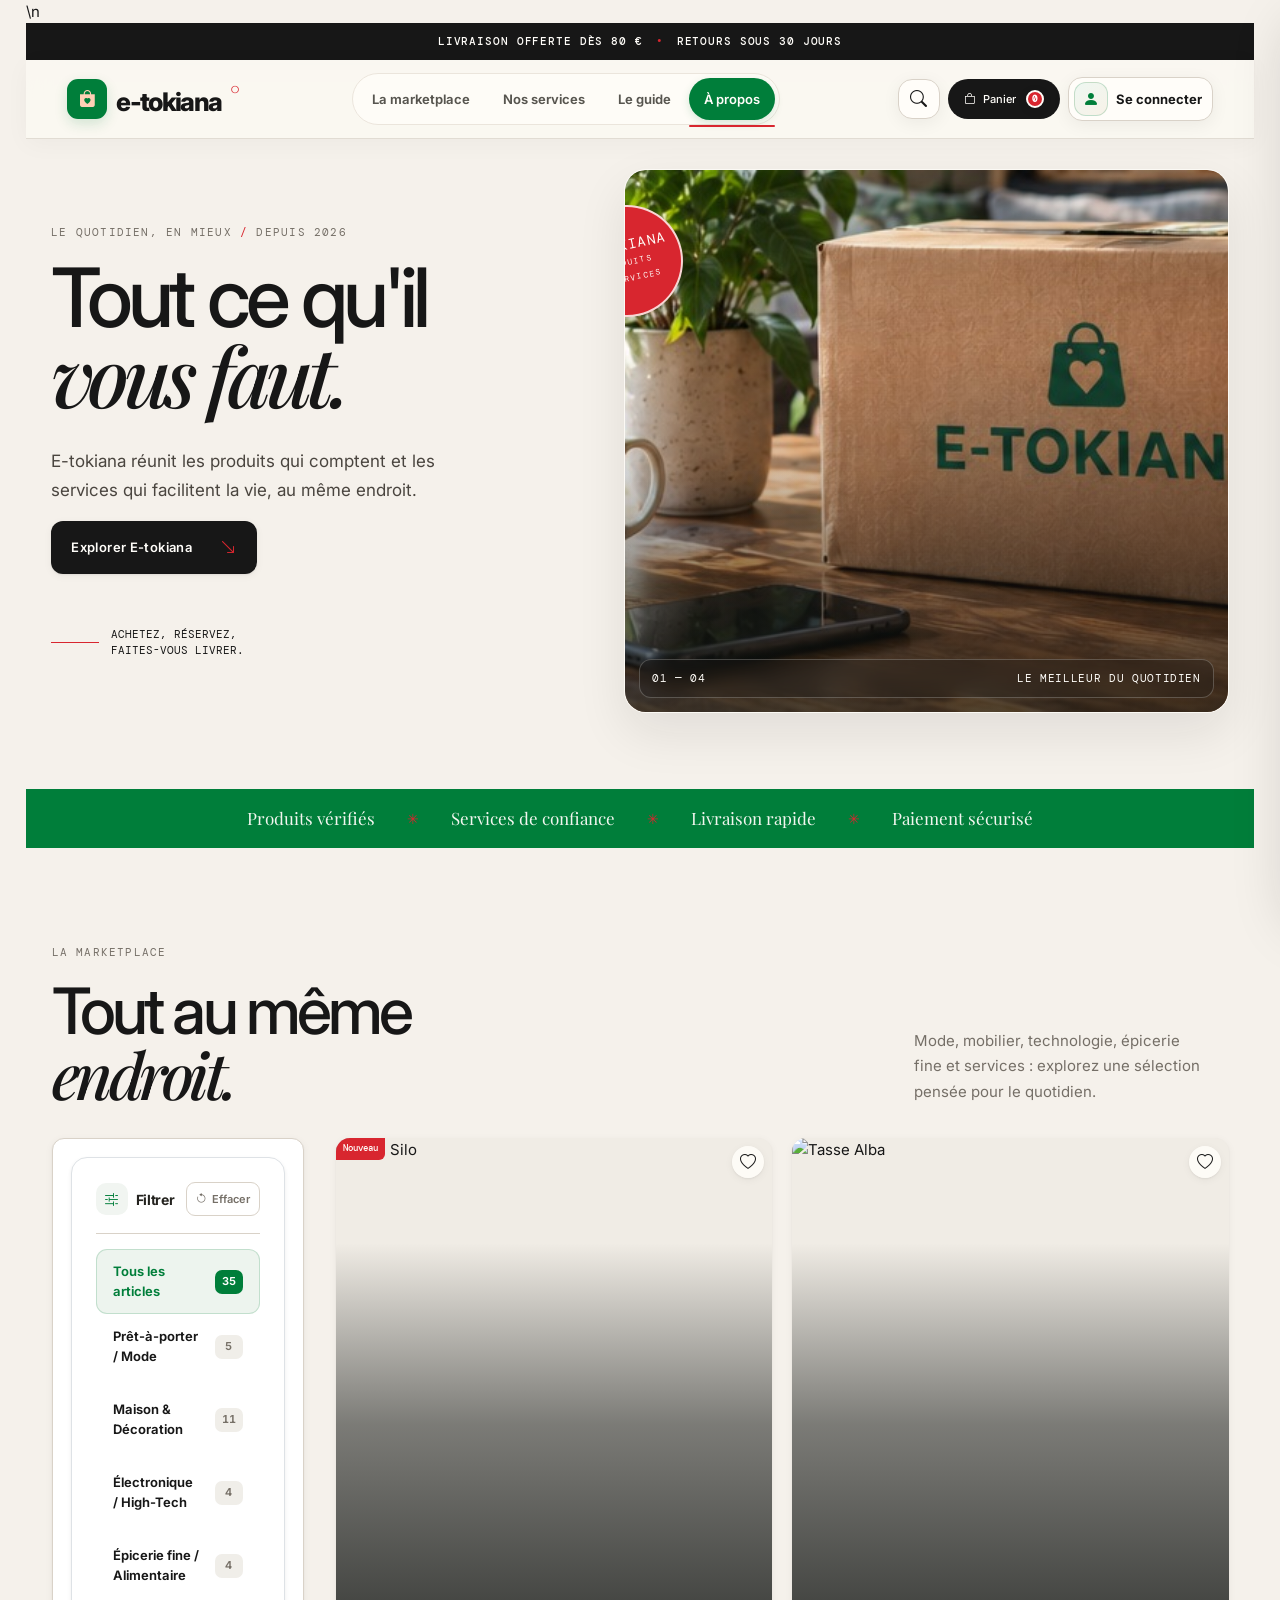
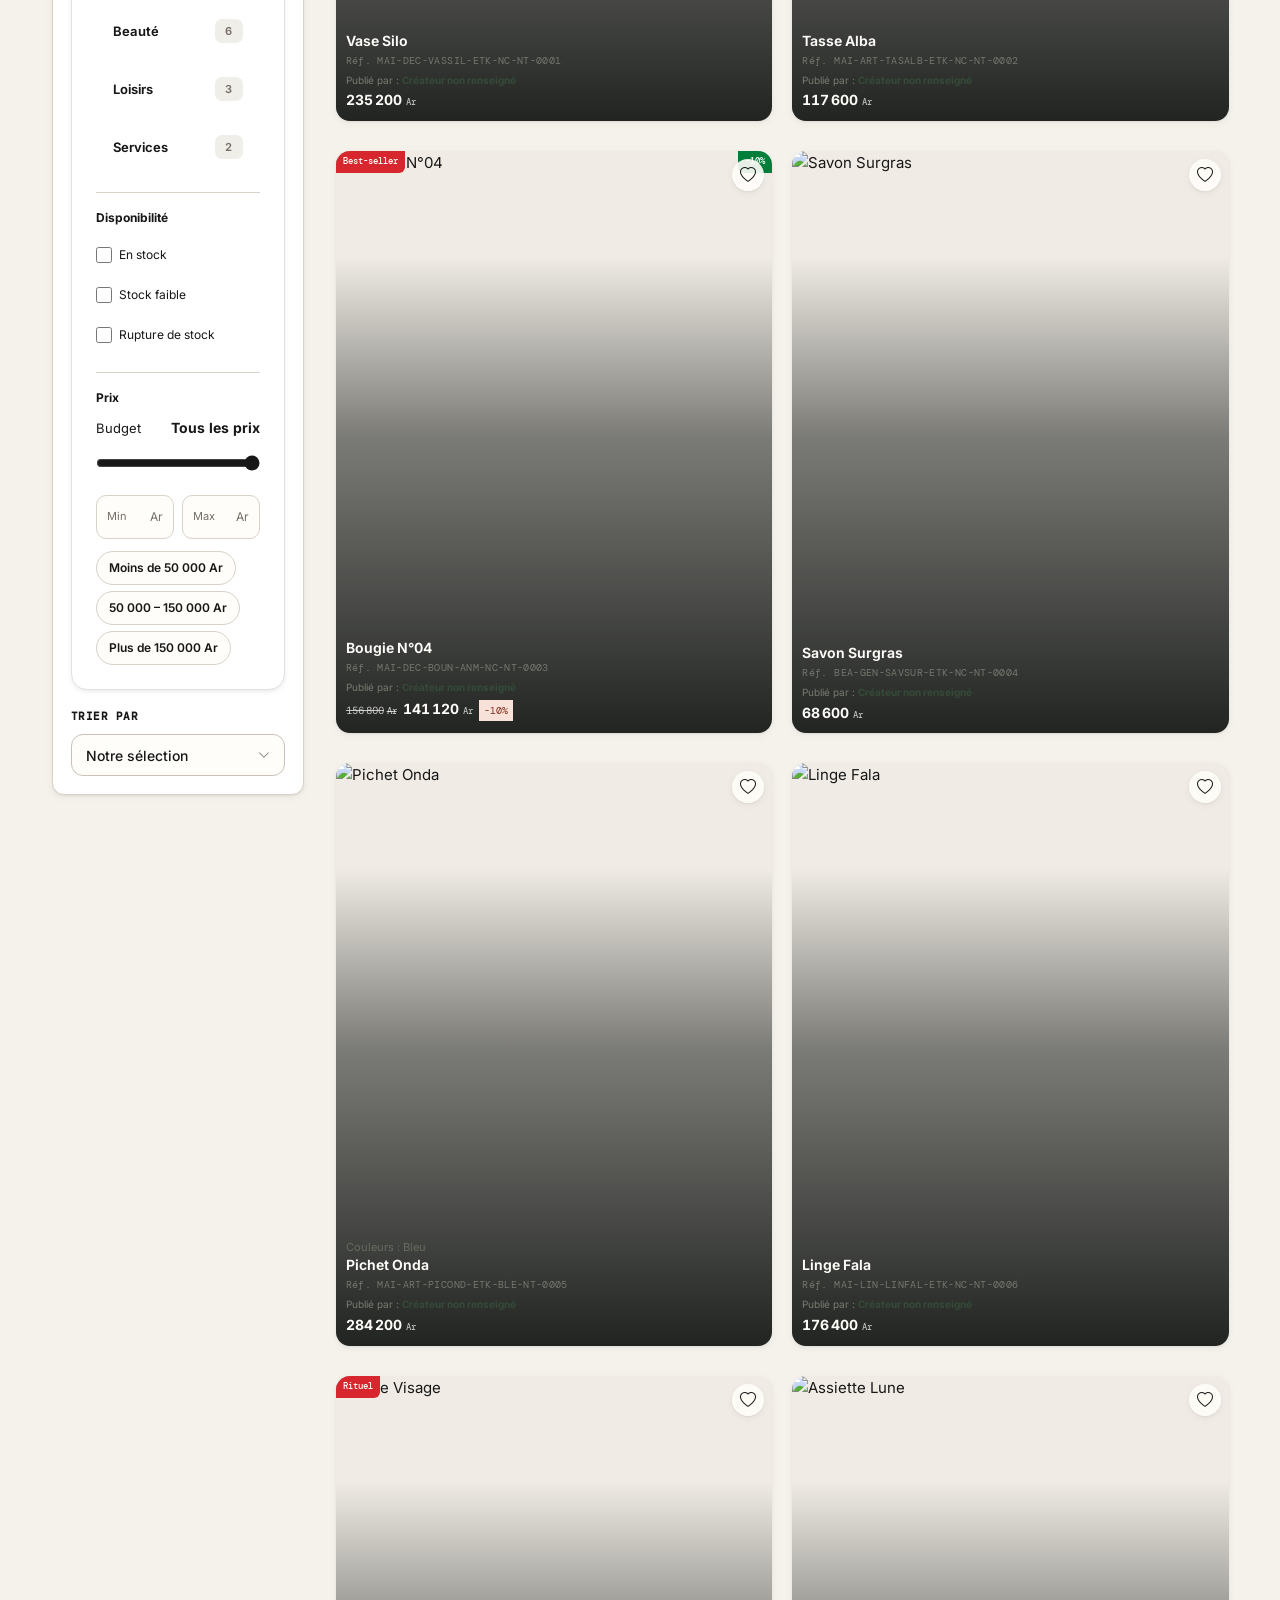
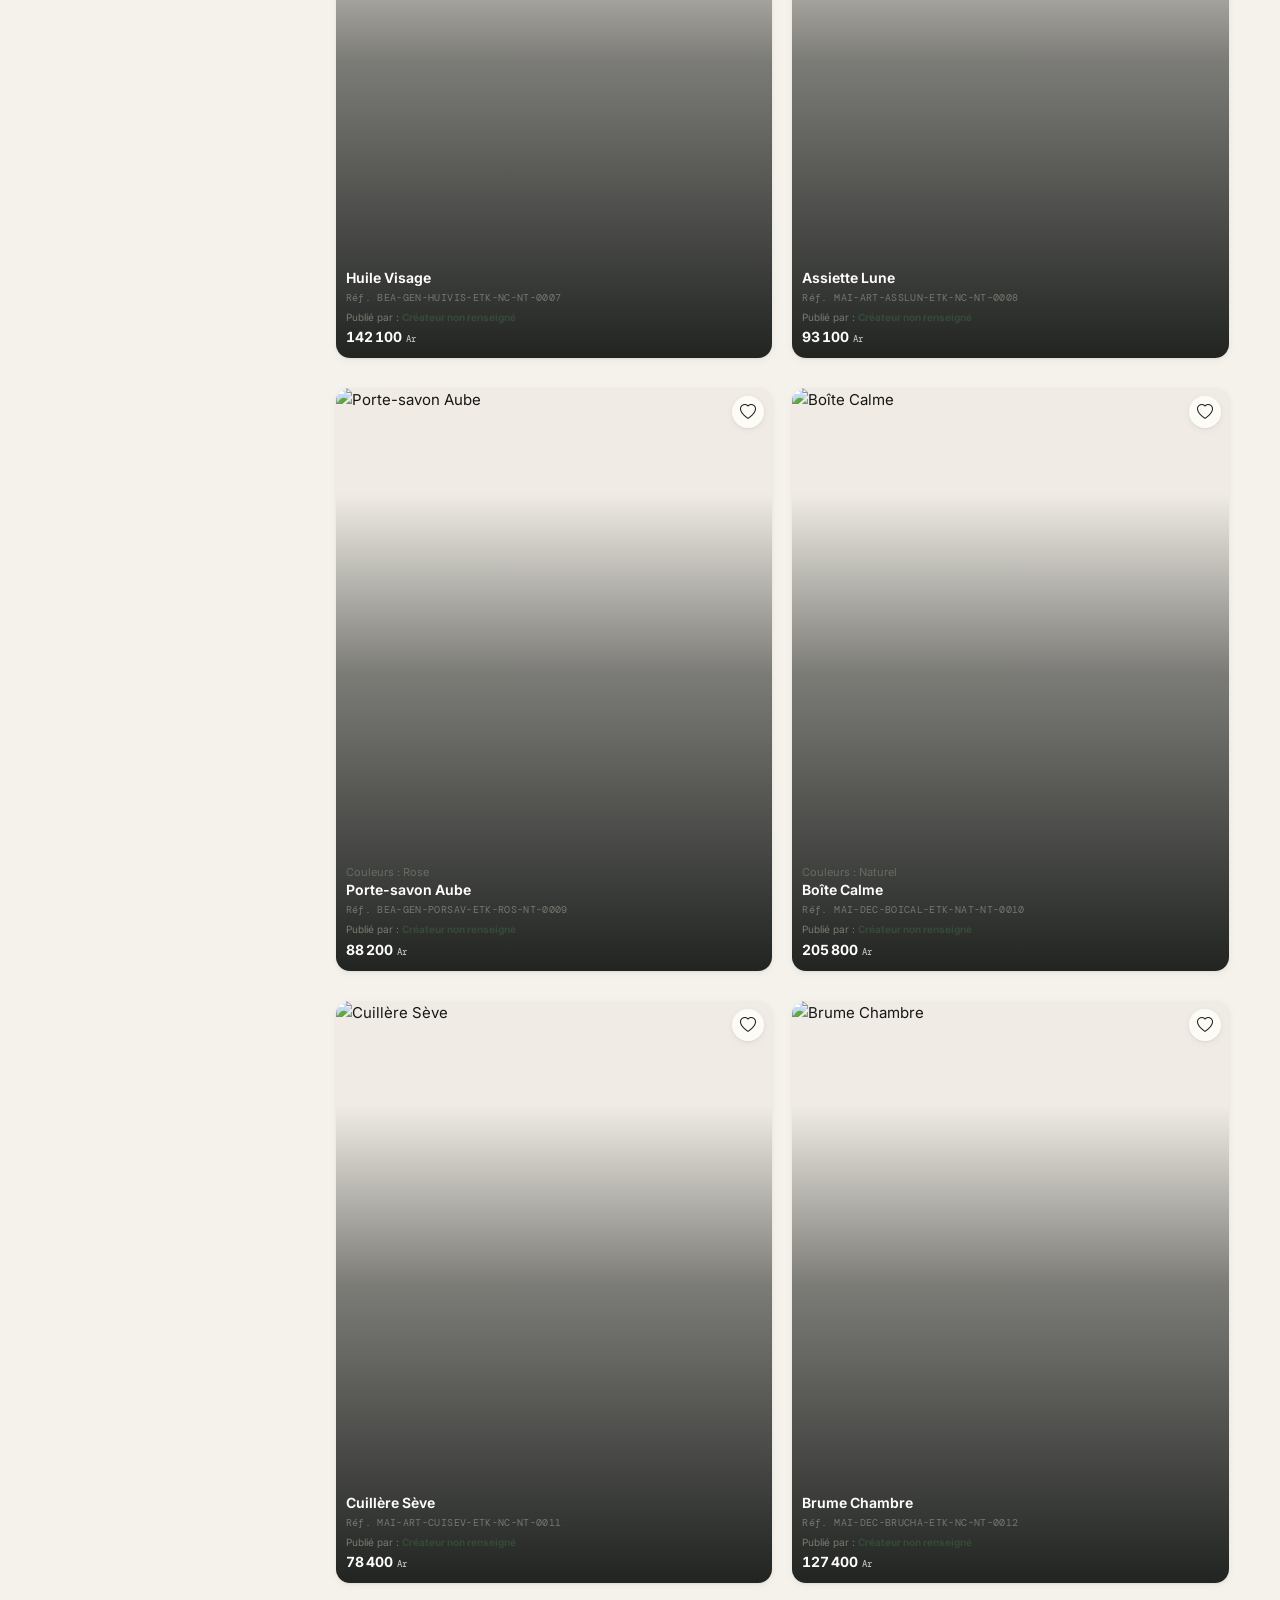
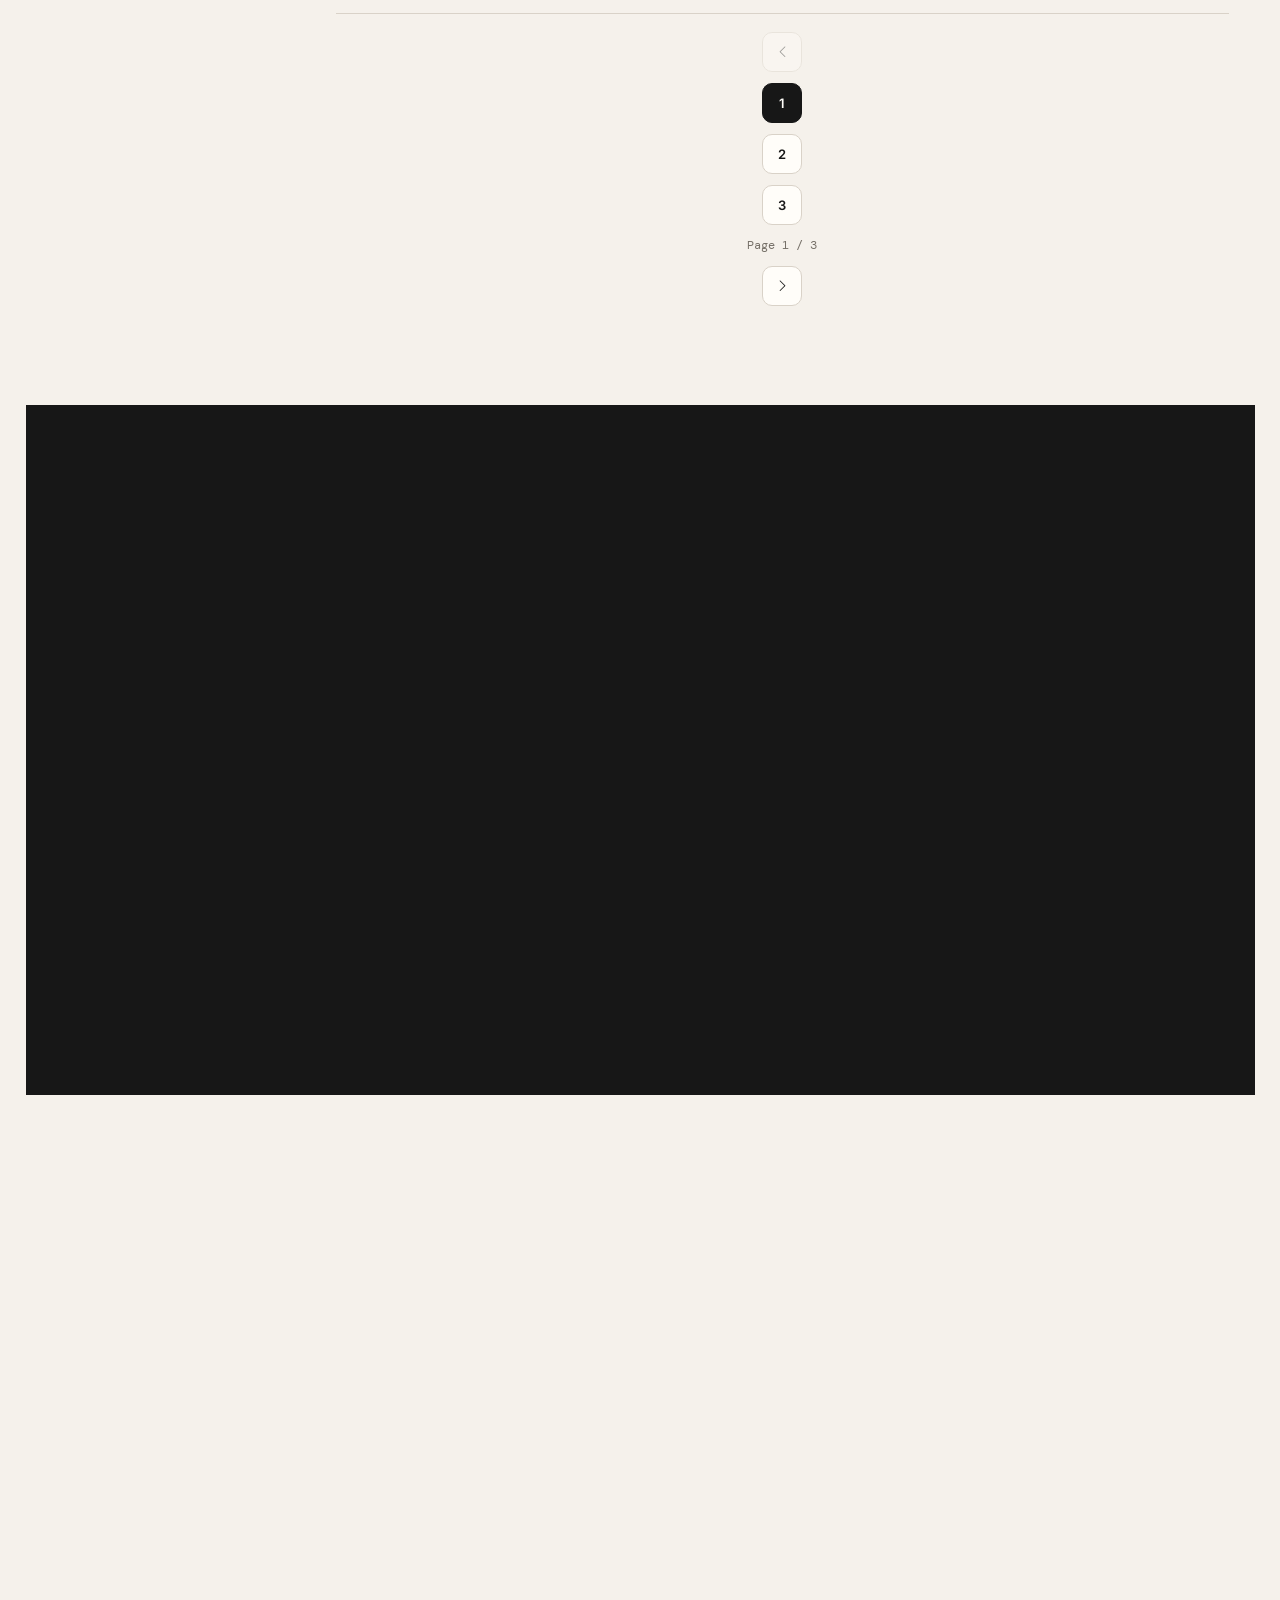
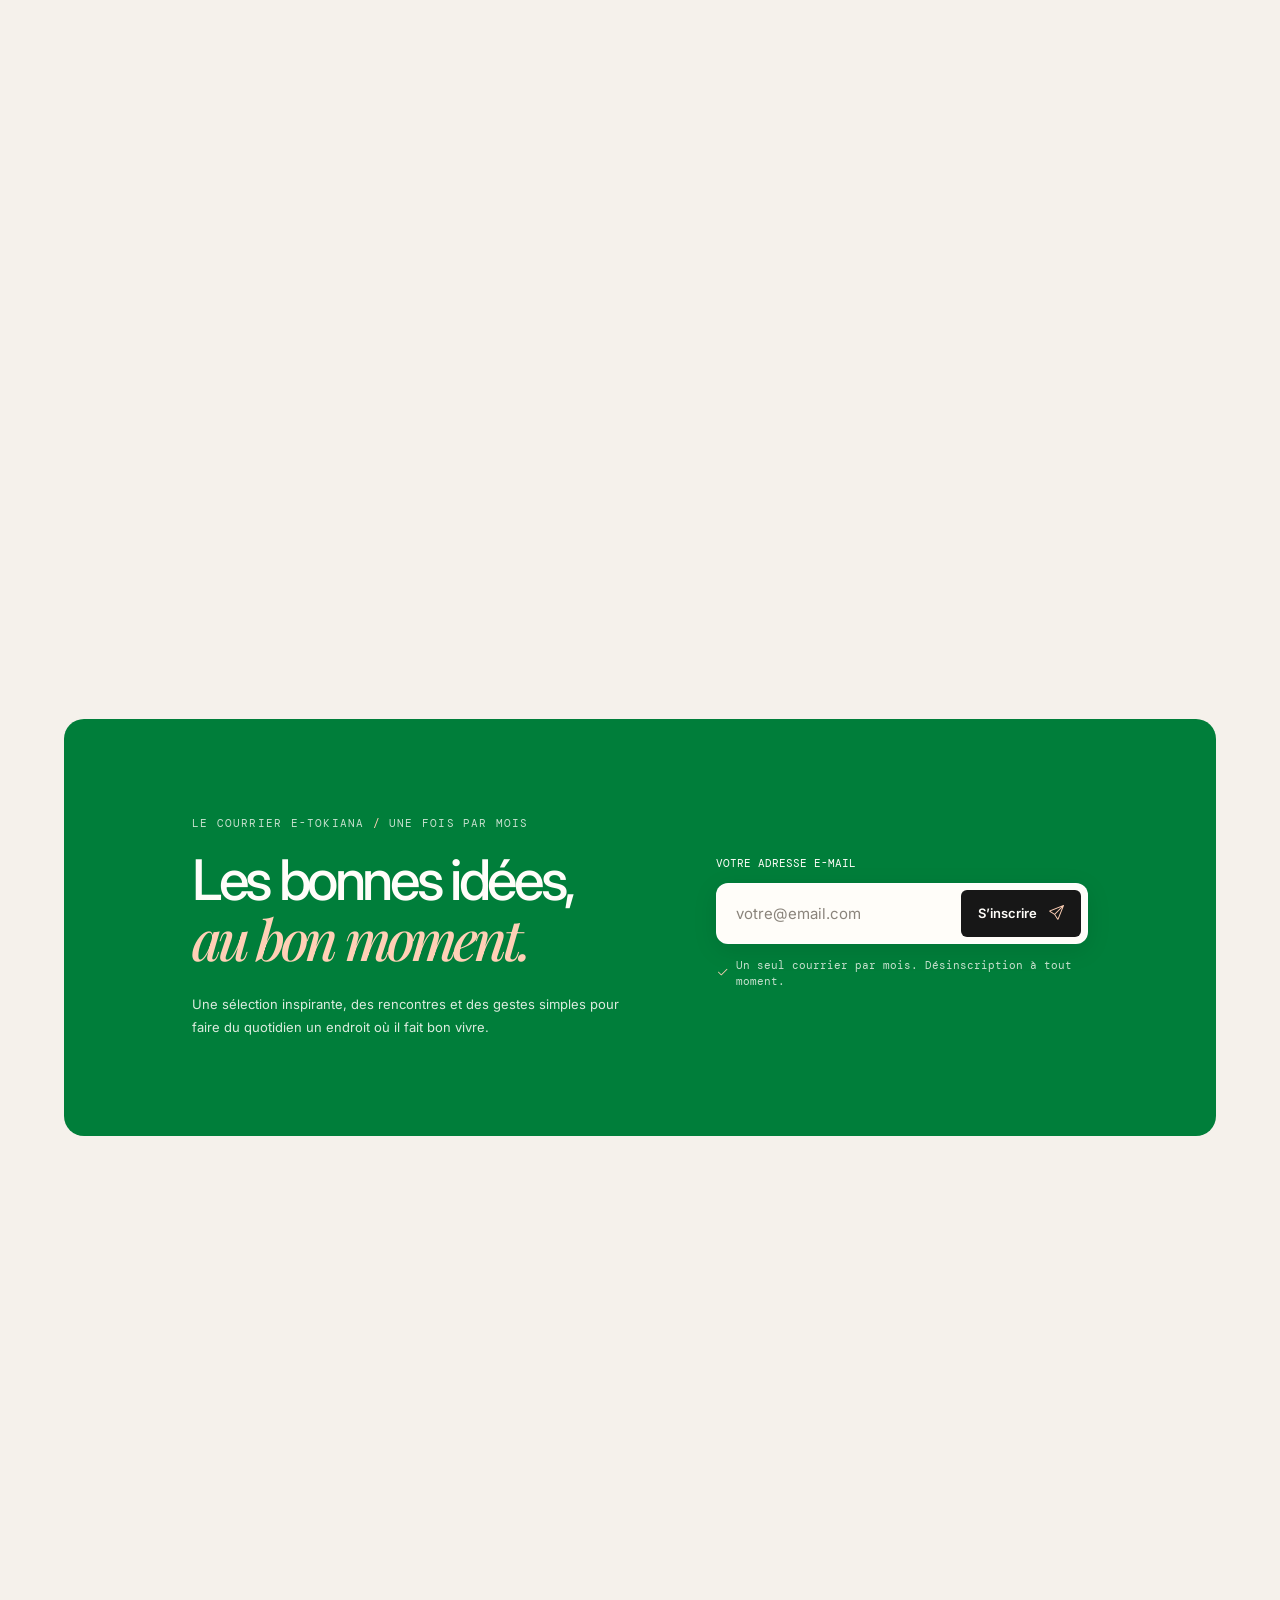
==== commit de596498: "Nouveau desing 4" ====
--- a/index.html
+++ b/index.html
@@ -10294,7 +10294,7 @@
               name,
           );
           const accountId = displayValue(
-            user?.username || user?.userName || user?.login || user?.id,
+            user?.id || user?.username || user?.userName || user?.login,
           );
           const phone = displayValue(
             user?.phone ||
@@ -11918,11 +11918,11 @@
               table(
                 ["Collaborateur", "Rôle / droits", "Présence", "Statut"],
                 staffDirectoryEntries.map((m) => {
-                  const role = `STAFF · ${m.staffRole || "Équipe"}`;
+                  const role = m.staffRole || "Équipe";
                   const presence = m.invitationStatus === "pending" ? "Invitation en attente" : staffIsOnline(m) ? "En ligne" : userSpacePresence[m.email] ? "Vu récemment" : "Jamais connecté";
                   return [
-                    [m.name || "Collaborateur", m.email],
-                    role,
+                    [esc(m.name || "Collaborateur"), `${esc(m.email || "E-mail non renseigné")} · ID : ${esc(m.id || m.invitationReference || "En attente")}`],
+                    esc(role),
                     presence,
                     badge(m.invitationStatus === "pending" ? "À activer" : m.active === false ? "Suspendu" : "Actif"),
                   ];
@@ -13151,8 +13151,8 @@
   const readAccounts = () => readJson('etokiana-users', []).filter(user => user && String(user.role || '').toLowerCase() === 'staff');
   const readInvitations = () => readJson(storageKey, []).filter(item => item && item.email);
   const getPresence = (email) => { const presence = readJson('etokiana-presence', {}); const raw = presence[String(email || '').toLowerCase()] ?? presence[email]; const time = Number(raw); if (!Number.isFinite(time) || time <= 0) return 'Pas encore connecté'; const age = Date.now() - time; if (age < 60000) return 'En ligne'; if (age < 24 * 60 * 60 * 1000) return 'Vu aujourd’hui'; return `Vu le ${fmtDate(time)}`; };
-  const normalizeAccount = (item) => { const key = window.EtoStaffRoles.resolveKey(item); const status = item.invitationStatus === 'pending' ? 'pending' : item.active === false ? 'suspended' : 'active'; return { ...item, _type:'account', _id:String(item.id ?? item.email), _status:status, _name:item.name || 'Collaborateur', _role:`STAFF · ${item.staffRole || catalog[key].label}`, _roleKey:key, _permissions:window.EtoStaffRoles.resolvePermissions(item), _presence:getPresence(item.email), _created:item.createdAt || item.joinedAt, _email:item.email || 'E-mail non renseigné' }; };
-  const normalizeInvitation = (item) => { const key = window.EtoStaffRoles.resolveKey(item); return { ...item, _type:'invitation', _id:String(item.id), _status:'pending', _name:item.name || 'Membre à configurer', _role:`STAFF · ${item.staffRole || catalog[key].label}`, _roleKey:key, _permissions:window.EtoStaffRoles.resolvePermissions(item), _presence:'Invitation en attente', _created:item.createdAt || item.invitedAt, _email:item.email || 'E-mail non renseigné' }; };
+  const normalizeAccount = (item) => { const key = window.EtoStaffRoles.resolveKey(item); const status = item.invitationStatus === 'pending' ? 'pending' : item.active === false ? 'suspended' : 'active'; return { ...item, _type:'account', _id:String(item.id ?? item.email), _status:status, _name:item.name || 'Collaborateur', _role:item.staffRole || catalog[key].label, _roleKey:key, _permissions:window.EtoStaffRoles.resolvePermissions(item), _presence:getPresence(item.email), _created:item.createdAt || item.joinedAt, _email:item.email || 'E-mail non renseigné' }; };
+  const normalizeInvitation = (item) => { const key = window.EtoStaffRoles.resolveKey(item); return { ...item, _type:'invitation', _id:String(item.id), _status:'pending', _name:item.name || 'Membre à configurer', _role:item.staffRole || catalog[key].label, _roleKey:key, _permissions:window.EtoStaffRoles.resolvePermissions(item), _presence:'Invitation en attente', _created:item.createdAt || item.invitedAt, _email:item.email || 'E-mail non renseigné' }; };
   const getAll = () => [...readAccounts().map(normalizeAccount), ...readInvitations().map(normalizeInvitation)];
   const initials = (name) => String(name || 'Équipe').trim().split(/\s+/).filter(Boolean).slice(0,2).map(part => part[0]).join('').toUpperCase() || 'ET';
   const statusLabel = (status) => status === 'active' ? 'Activé' : status === 'suspended' ? 'Suspendu' : 'À activer';
@@ -13185,7 +13185,7 @@
       const resend = item._type === 'invitation' ? '<button type="button" class="staff-member-resend" data-staff-resend><i class="bi bi-envelope-arrow-up" aria-hidden="true"></i> Renvoyer</button>' : '';
       const accessAction = item._type === 'account' ? `<button type="button" class="staff-member-status-action" data-staff-action title="${esc(actionTitle)}"><i class="bi ${actionIcon}" aria-hidden="true"></i> ${actionLabel}</button>` : '';
       return `<article class="staff-member-card" data-staff-card data-staff-type="${item._type}" data-staff-id="${esc(item._id)}">
-        <div class="staff-member-top"><div class="staff-member-identity"><span class="staff-member-avatar">${esc(initials(item._name))}</span><div class="staff-member-name"><strong>${esc(item._name)}</strong><small>${esc(item._email)}</small></div></div><span class="staff-member-status ${status === 'active' ? 'is-active' : status === 'suspended' ? 'is-suspended' : 'is-pending'}">${statusLabel(status)}</span></div>
+        <div class="staff-member-top"><div class="staff-member-identity"><span class="staff-member-avatar">${esc(initials(item._name))}</span><div class="staff-member-name"><strong>${esc(item._name)}</strong><small>${esc(item._email)}</small><small class="staff-member-id">ID : ${esc(item._id)}</small></div></div><span class="staff-member-status ${status === 'active' ? 'is-active' : status === 'suspended' ? 'is-suspended' : 'is-pending'}">${statusLabel(status)}</span></div>
         <div class="staff-member-meta"><div><small>RÔLE</small><strong>${esc(item._role)}</strong></div><div><small>PRÉSENCE / ACCÈS</small><strong>${esc(item._presence)}</strong></div></div>
         <div class="staff-member-actions"><button type="button" data-staff-detail aria-expanded="false"><i class="bi bi-card-text" aria-hidden="true"></i> Voir la fiche</button><button type="button" data-staff-edit><i class="bi bi-pencil-square" aria-hidden="true"></i> Modifier</button>${resend}${accessAction}<button type="button" data-staff-delete><i class="bi bi-trash3" aria-hidden="true"></i> Supprimer</button></div>
         <div class="staff-member-details" hidden><p>${esc(detail)}</p>${roleEditor}<strong style="display:block;font-size:9px;color:#566b54;margin:0 0 6px">Droits associés au rôle</strong><div class="staff-detail-permissions">${chips || '<span>Aucun droit enregistré</span>'}</div><small>Enregistré le ${esc(fmtDate(item._created))} · ${item._type === 'invitation' ? 'référence ' + esc(item.invitationReference || item._id) : 'compte personnel'}</small></div>
@@ -13612,7 +13612,7 @@
     const users=read('etokiana-users',[]);
     if(users.some(user=>String(user.email||'').trim().toLowerCase()===email)){showError('Un compte existe déjà pour cette adresse. Contactez l’administrateur.');return;}
     const account={
-      id:`staff-${Date.now()}`, name:invitation.name||email.split('@')[0], email, password,
+      id:typeof window.createEtokianaAccountId === 'function' ? window.createEtokianaAccountId() : `staff-${Date.now()}`, name:invitation.name||email.split('@')[0], email, password,
       role:'staff', active:true, status:'active',
       staffRole:invitation.staffRole||'Observateur · lecture seule',
       staffRoleKey:invitation.staffRoleKey||'observer',
@@ -13723,6 +13723,9 @@
   .admin-account-identity div{min-width:0}
   .admin-account-identity strong{display:block;color:#263b2c;font-size:11px;overflow-wrap:anywhere}
   .admin-account-identity small{display:block;margin-top:3px;color:#868b80;font-size:9px;overflow-wrap:anywhere}
+  .admin-account-identity .admin-account-id{color:#52745a;font-family:"DM Mono",monospace;font-size:8px;letter-spacing:.015em}
+  #admin-modal .staff-member-id{color:#52745a;font-family:"DM Mono",monospace;font-size:8px;letter-spacing:.015em}
+  .admin-account-identity .admin-account-id{color:#52745a;font-family:"DM Mono",monospace;font-size:8px;letter-spacing:.015em}
   .admin-account-role{color:#697567;font-size:10px;font-weight:750}
   .admin-account-state{display:inline-flex;align-items:center;gap:6px;color:#697567;font-size:10px;font-weight:800;white-space:nowrap}
   .admin-account-state:before{content:"";width:7px;height:7px;border-radius:50%;background:#6b9a73}
@@ -13817,7 +13820,7 @@
       const staffKey = String(user?.staffRoleKey || '').toLowerCase();
       const staffName = String(user?.staffRole || '').trim();
       const roleName = staffName || window.EtoStaffRoles?.catalog?.[staffKey]?.label || 'Membre du personnel';
-      return `STAFF · ${roleName}`;
+      return roleName;
     }
     return ({admin:'Administrateur',seller:'Vendeur',client:'Client',provider:'Prestataire',editor:'Rédacteur'})[key] || 'Utilisateur';
   };
@@ -14035,7 +14038,7 @@
           state !== 'blocked' ? `<button type="button" data-account-action="block" data-account-id="${safe(personKey(user))}"><i class="bi bi-slash-circle" aria-hidden="true"></i> Bloquer</button>` : '',
           state !== 'deactivated' ? `<button type="button" data-account-action="deactivate" data-account-id="${safe(personKey(user))}"><i class="bi bi-toggle-off" aria-hidden="true"></i> Désactiver</button>` : ''
         ].filter(Boolean).join('');
-        return `<article class="admin-account-row" data-account-row data-account-type="${safe(type)}"><label class="admin-account-select" title="Sélectionner ${safe(user.name || user.email || 'cet utilisateur')}"><input type="checkbox" data-account-select data-account-id="${safe(personKey(user))}" aria-label="Sélectionner ${safe(user.name || user.email || 'cet utilisateur')}" ${locked ? 'disabled' : ''}><span aria-hidden="true"></span></label><div class="admin-account-identity"><span class="admin-account-avatar">${safe(initials)}</span><div><strong>${safe(user.name || user.fullName || 'Utilisateur')}</strong><small>${safe(user.email || 'E-mail non renseigné')}</small></div></div><span class="admin-account-type-cell"><b class="admin-account-type-badge is-${safe(type)}">${safe(accountTypeLabel(user))}</b></span><span class="admin-account-role">${safe(roleFunctionLabel(user))}</span><span class="admin-account-state" data-state="${safe(state)}">${safe(statusLabel(state))}</span><div class="admin-account-actions">${actions}</div></article>`;
+        return `<article class="admin-account-row" data-account-row data-account-type="${safe(type)}"><label class="admin-account-select" title="Sélectionner ${safe(user.name || user.email || 'cet utilisateur')}"><input type="checkbox" data-account-select data-account-id="${safe(personKey(user))}" aria-label="Sélectionner ${safe(user.name || user.email || 'cet utilisateur')}" ${locked ? 'disabled' : ''}><span aria-hidden="true"></span></label><div class="admin-account-identity"><span class="admin-account-avatar">${safe(initials)}</span><div><strong>${safe(user.name || user.fullName || 'Utilisateur')}</strong><small>${safe(user.email || 'E-mail non renseigné')}</small><small class="admin-account-id">ID : ${safe(user.id || user.username || 'Non attribué')}</small></div></div><span class="admin-account-type-cell"><b class="admin-account-type-badge is-${safe(type)}">${safe(accountTypeLabel(user))}</b></span><span class="admin-account-role">${safe(roleFunctionLabel(user))}</span><span class="admin-account-state" data-state="${safe(state)}">${safe(statusLabel(state))}</span><div class="admin-account-actions">${actions}</div></article>`;
       }).join('');
       syncAccountBulkUI(management);
     });
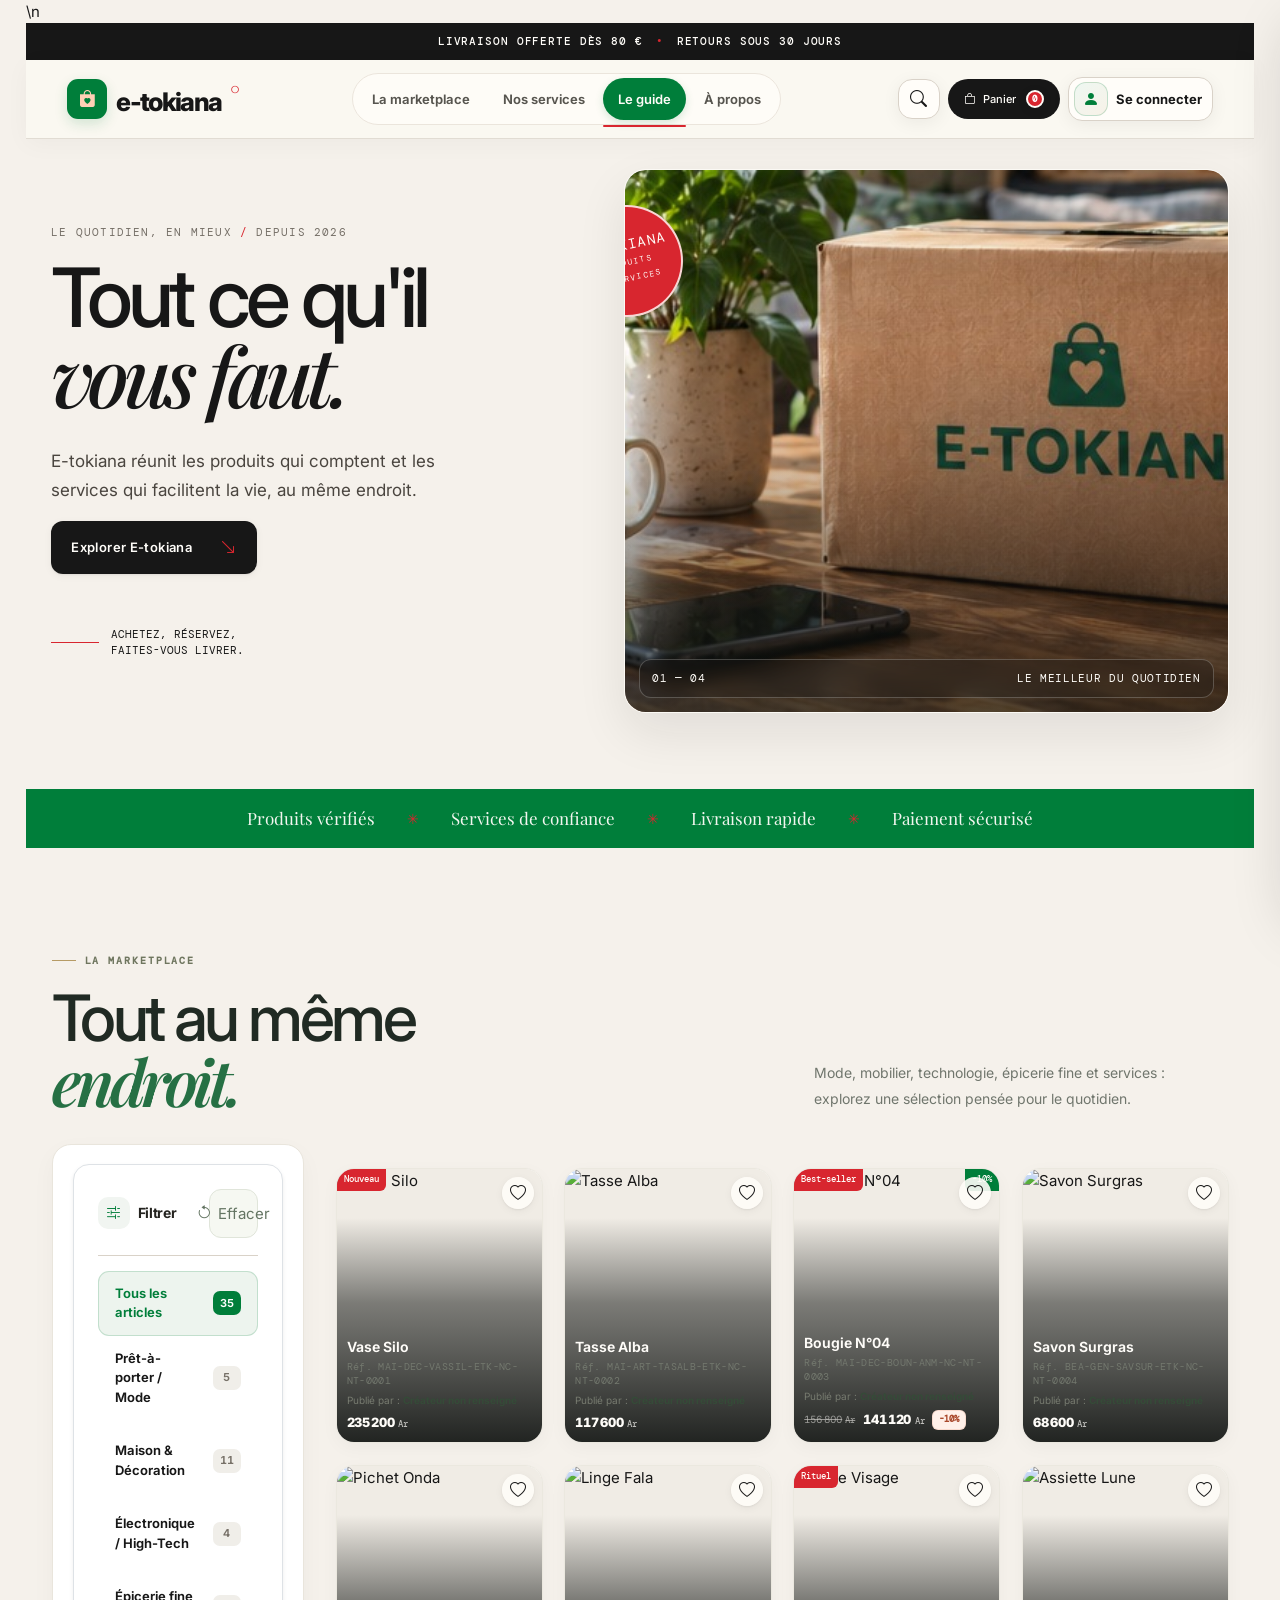
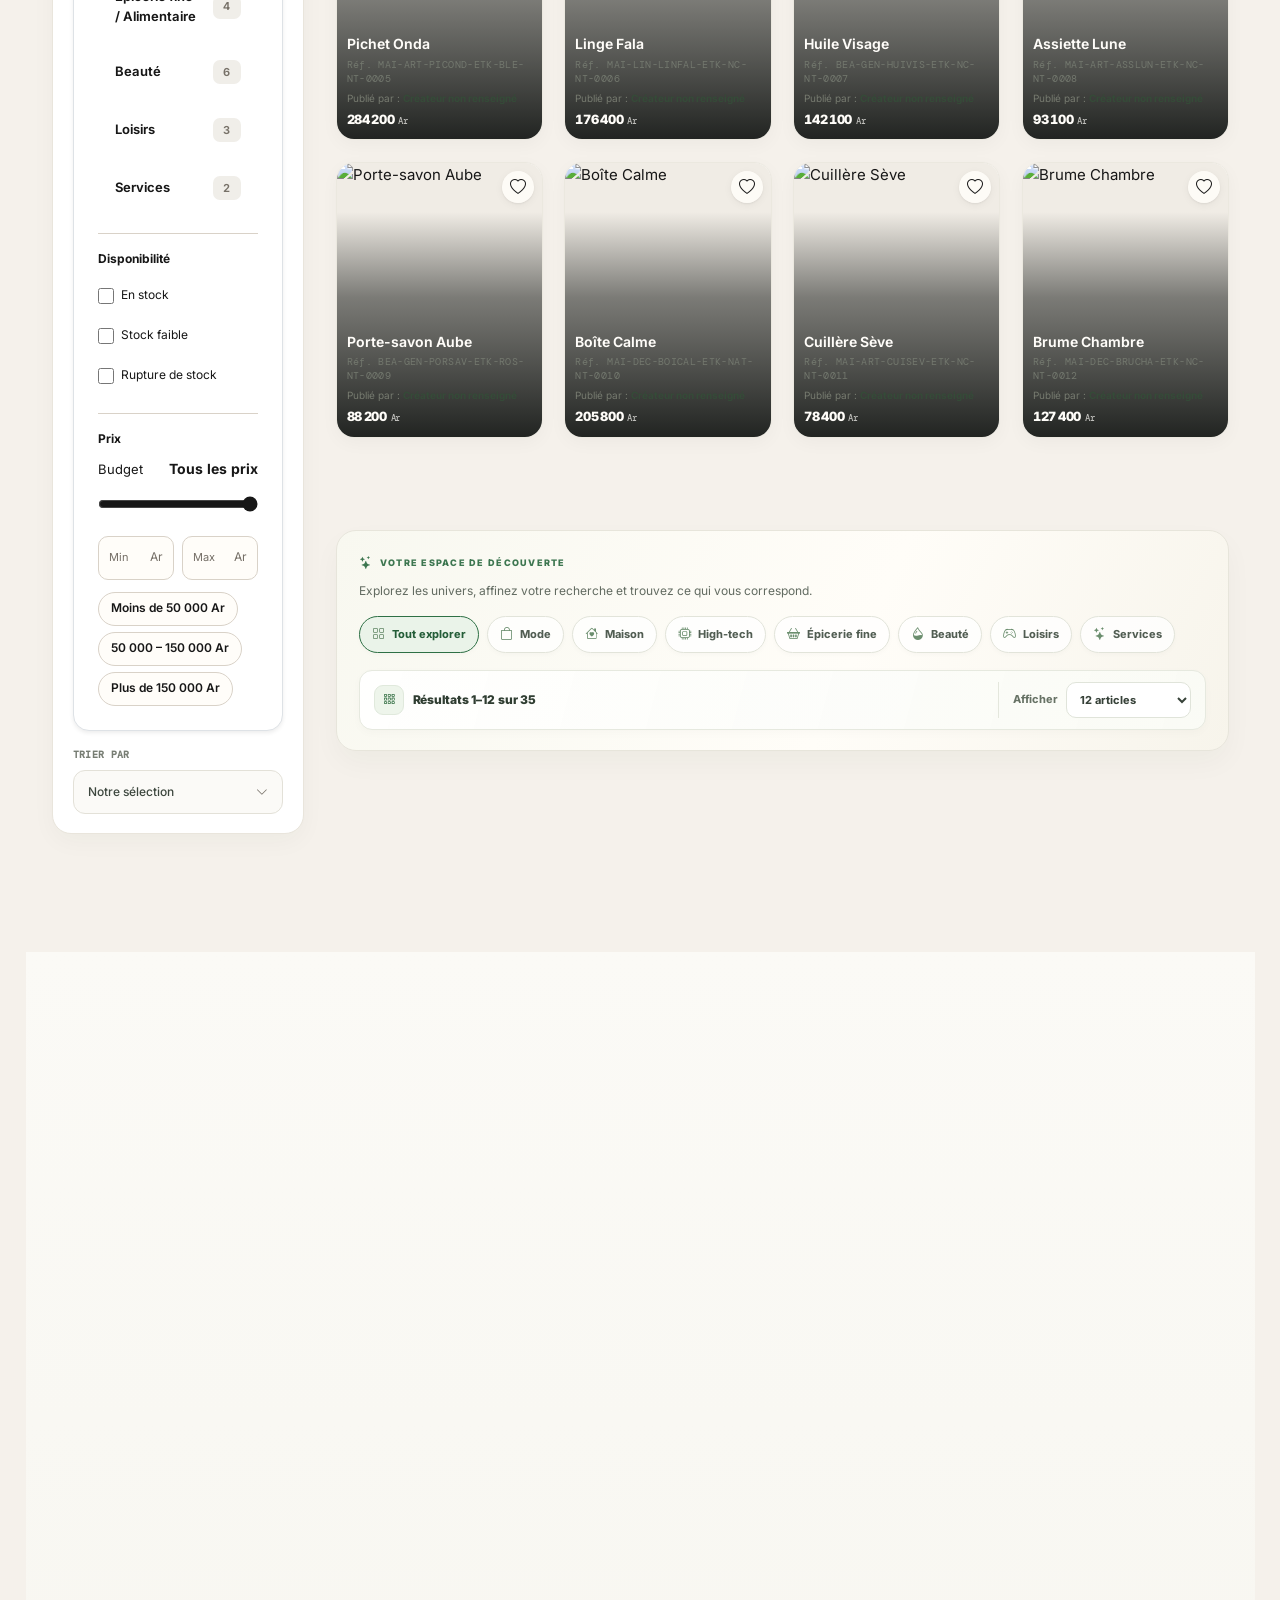
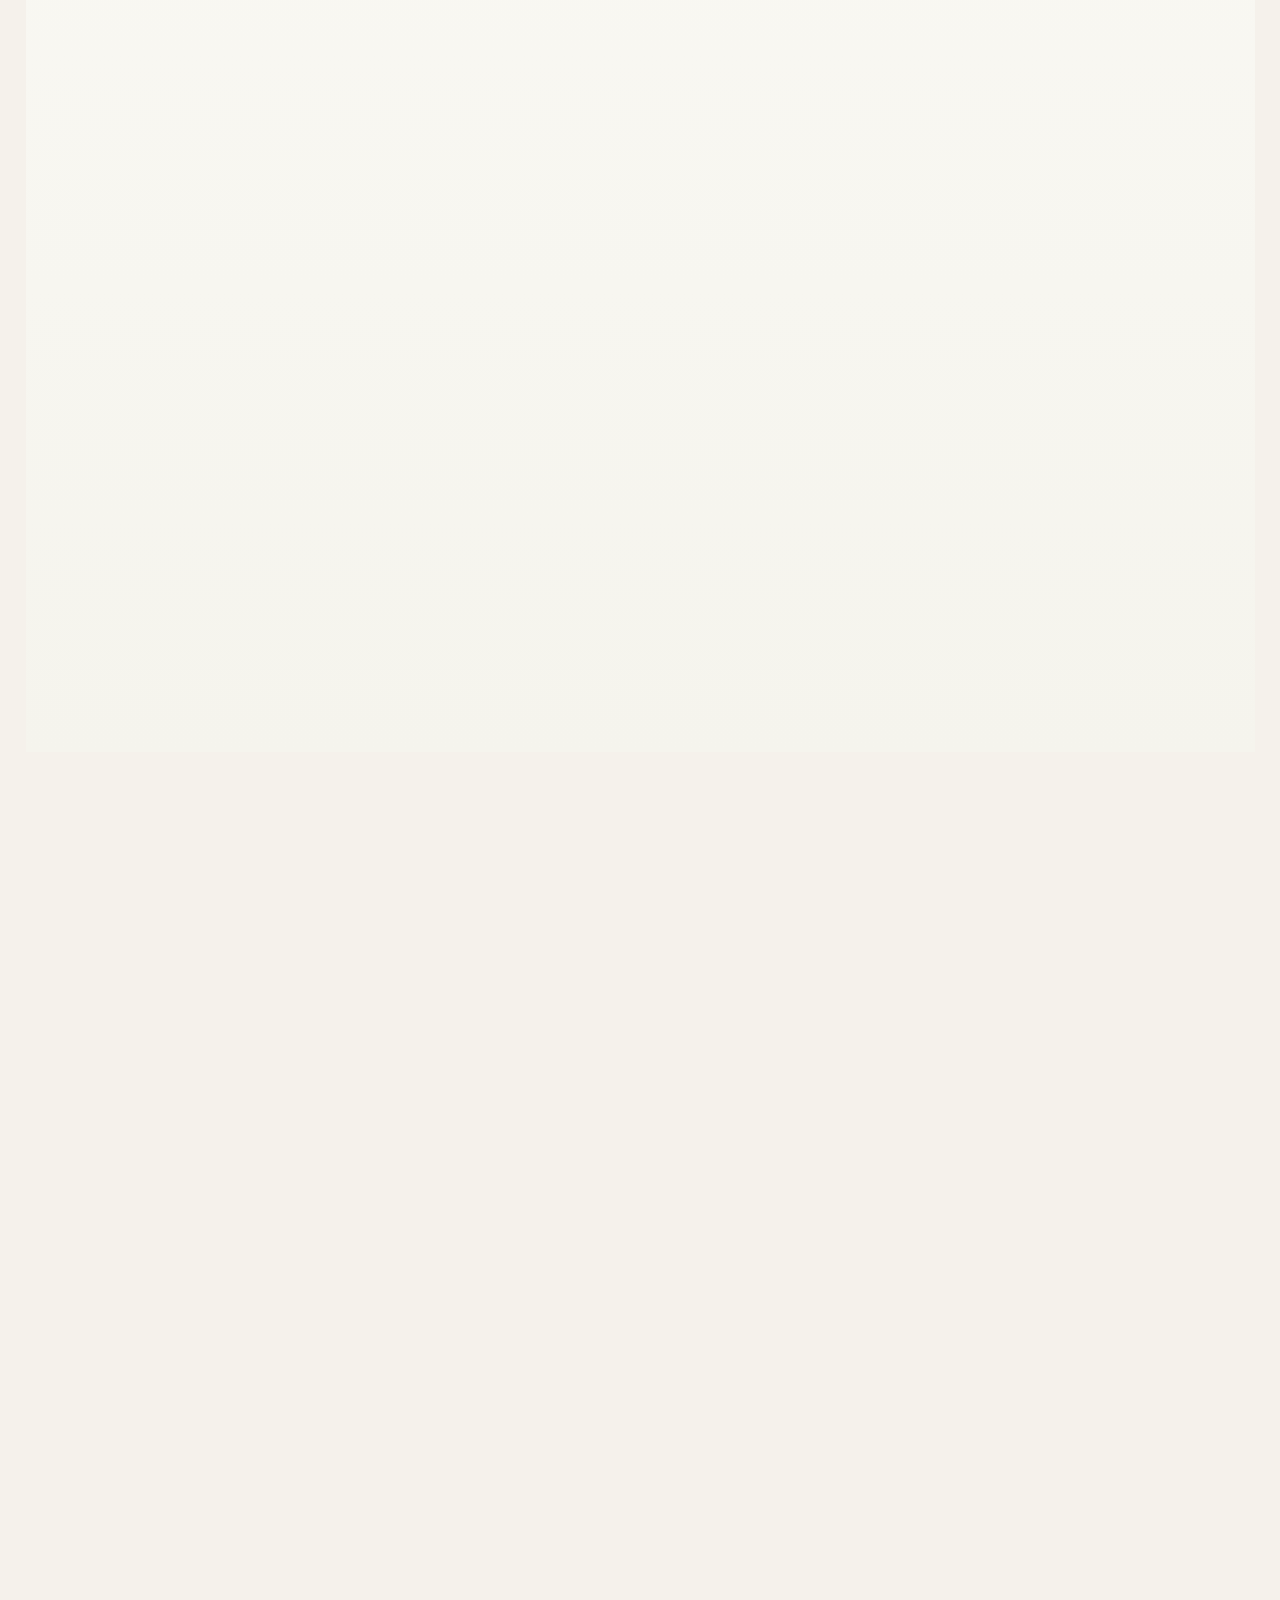
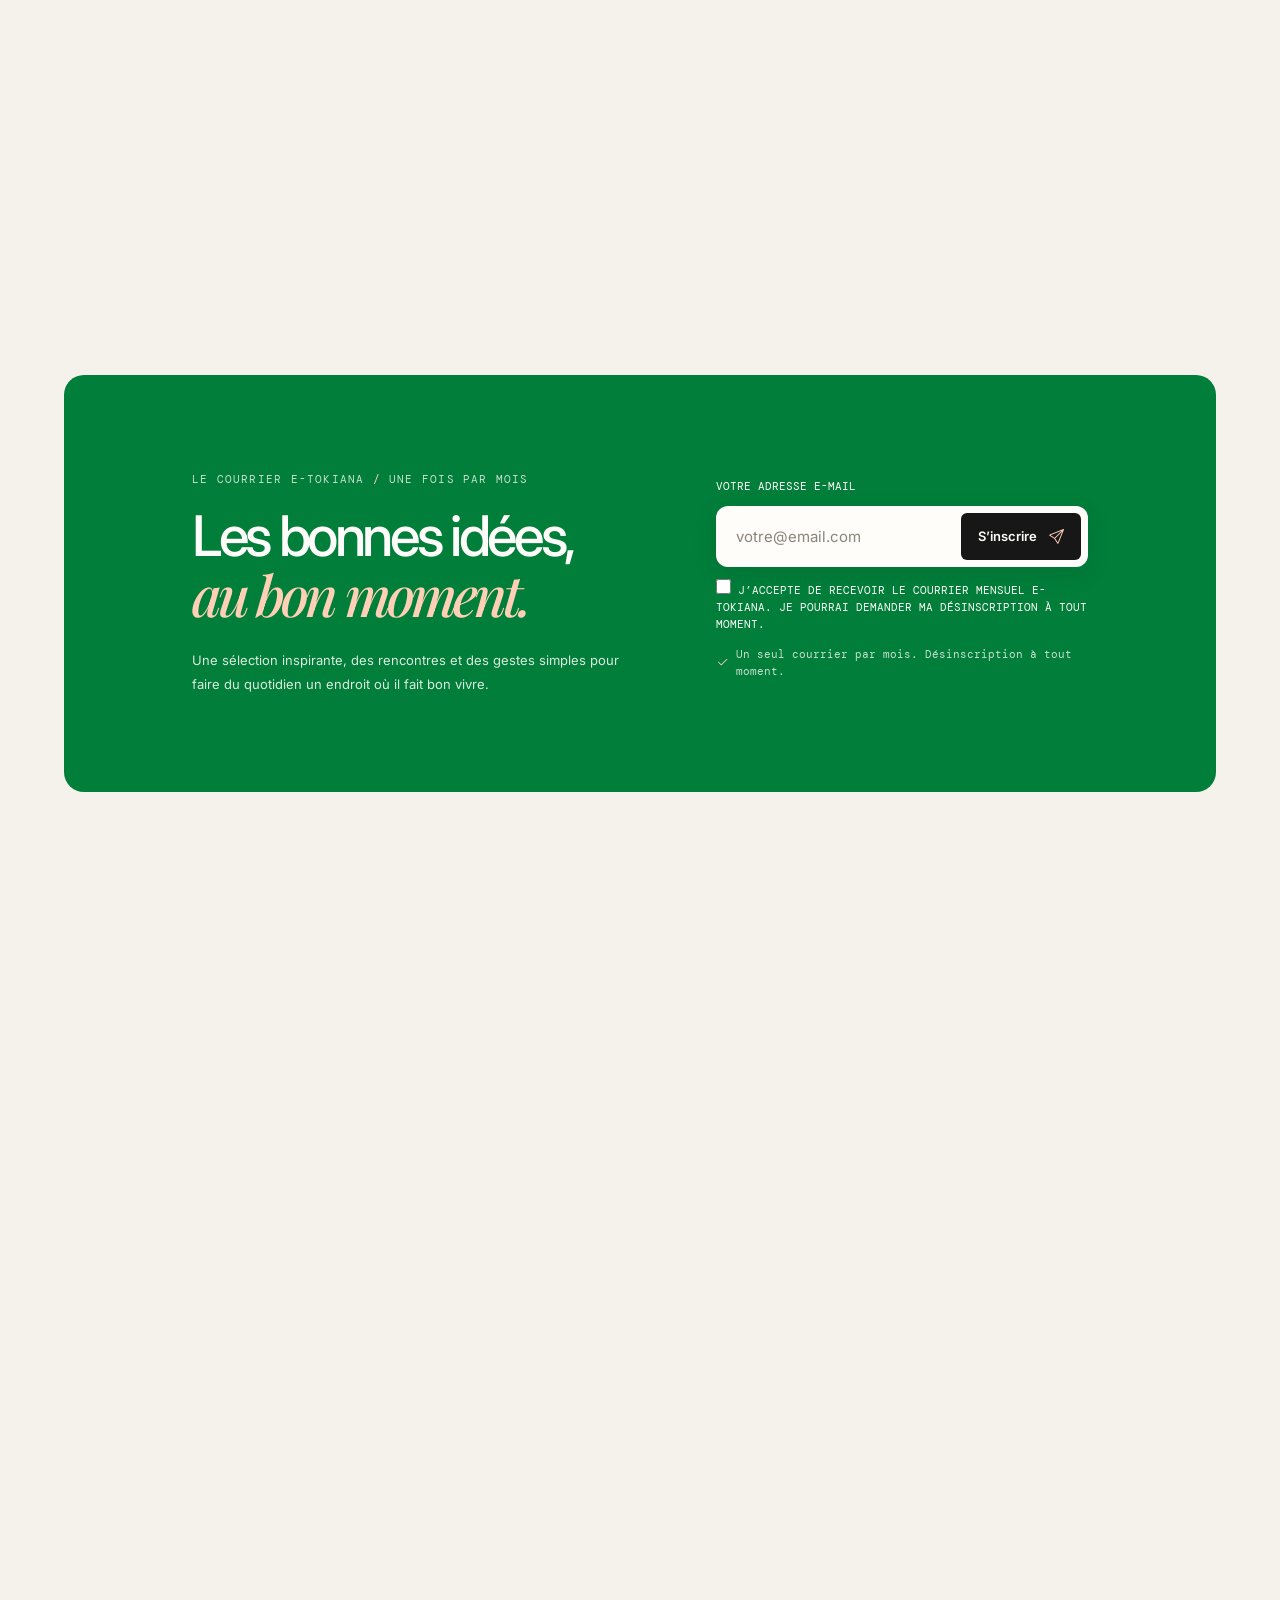
==== commit e11576d8: "Nouveau design 5" ====
--- a/index.html
+++ b/index.html
@@ -4085,7 +4085,7 @@
       }
     </style>
 
-    <base target="_blank" />
+    <base target="_self" />
   
     <style id="etokiana-product-list-ux-fix">
       /* E-tokiana — catalogue produits : actions toujours visibles */
@@ -6778,7 +6778,1126 @@
   }
 </style>
 
-</head>
+
+<style id="etokiana-journal-action-dialogs-style">
+  body.etk-journal-dialog-open { overflow:hidden; }
+  .etk-journal-dialog[hidden] { display:none !important; }
+  .etk-journal-dialog { position:fixed; inset:0; z-index:380000; display:none; align-items:center; justify-content:center; padding:22px; box-sizing:border-box; }
+  .etk-journal-dialog.is-open { display:flex; }
+  .etk-journal-dialog-backdrop { position:absolute; inset:0; background:rgba(13,24,18,.62); -webkit-backdrop-filter:blur(5px); backdrop-filter:blur(5px); animation:etkJournalFadeIn .18s ease both; }
+  .etk-journal-dialog-panel { position:relative; z-index:1; display:flex; flex-direction:column; width:min(100%,760px); max-height:min(90dvh,900px); overflow:hidden; border:1px solid #e7e4d9; border-radius:22px; background:#fffefa; box-shadow:0 30px 100px rgba(12,24,16,.3); animation:etkJournalDialogIn .22s ease both; color:#263a2e; }
+  .etk-journal-dialog-panel.is-confirm { width:min(100%,480px); }
+  .etk-journal-dialog-head { display:flex; align-items:flex-start; justify-content:space-between; gap:16px; padding:22px 24px 17px; border-bottom:1px solid #ece8df; background:linear-gradient(120deg,#f5f8f1,#fffefa 78%); }
+  .etk-journal-dialog-eyebrow { display:block; margin-bottom:5px; color:#9a7d45; font-size:9px; font-weight:900; letter-spacing:.15em; text-transform:uppercase; }
+  .etk-journal-dialog-head h3 { margin:0; color:#19372a; font:600 clamp(21px,3vw,28px)/1.2 'Playfair Display',Georgia,serif; letter-spacing:-.025em; }
+  .etk-journal-dialog-head p { margin:7px 0 0; color:#71796e; font-size:12px; line-height:1.55; }
+  .etk-journal-dialog-close { flex:0 0 38px; display:grid; place-items:center; width:38px; height:38px; border:1px solid #e4e0d6; border-radius:12px; background:#fff; color:#586257; cursor:pointer; font-size:20px; line-height:1; }
+  .etk-journal-dialog-close:hover { border-color:#b7cfb3; background:#f1f6ee; color:#176b45; }
+  .etk-journal-dialog-body { overflow:auto; padding:22px 24px; }
+  .etk-journal-dialog .journal-admin-form-grid { display:grid; grid-template-columns:repeat(2,minmax(0,1fr)); gap:14px; }
+  .etk-journal-dialog .journal-admin-form-grid>label { display:flex; flex-direction:column; gap:7px; min-width:0; color:#35443a; font-size:11px; font-weight:800; }
+  .etk-journal-dialog .journal-admin-form-grid>label.journal-admin-wide { grid-column:1/-1; }
+  .etk-journal-dialog .journal-admin-form-grid input,.etk-journal-dialog .journal-admin-form-grid select,.etk-journal-dialog .journal-admin-form-grid textarea,.etk-journal-dialog .journal-admin-collection-form input { width:100%; min-width:0; box-sizing:border-box; border:1px solid #dddcd2; border-radius:10px; padding:11px 12px; background:#fff; color:#263a2e; font:inherit; font-size:12px; outline:none; transition:border-color .18s,box-shadow .18s; }
+  .etk-journal-dialog .journal-admin-form-grid textarea { min-height:110px; resize:vertical; line-height:1.55; }
+  .etk-journal-dialog .journal-admin-form-grid input:focus,.etk-journal-dialog .journal-admin-form-grid select:focus,.etk-journal-dialog .journal-admin-form-grid textarea:focus,.etk-journal-dialog .journal-admin-collection-form input:focus { border-color:#176b45; box-shadow:0 0 0 3px rgba(23,107,69,.1); }
+  .etk-journal-dialog .journal-admin-form-grid small { color:#85867c; font-size:10px; font-weight:500; line-height:1.45; }
+  .etk-journal-dialog-foot { display:flex; align-items:center; justify-content:flex-end; gap:10px; flex-wrap:wrap; padding:16px 24px 22px; border-top:1px solid #ece8df; background:#fffefa; }
+  .etk-journal-dialog-status { flex:1 1 100%; min-height:16px; margin:0; color:#6f796f; font-size:11px; line-height:1.5; }
+  .etk-journal-dialog-button { display:inline-flex; align-items:center; justify-content:center; gap:8px; min-height:42px; padding:0 16px; border:1px solid #deded4; border-radius:11px; background:#fff; color:#293b2f; font-size:12px; font-weight:800; cursor:pointer; transition:transform .18s,background .18s,border-color .18s; }
+  .etk-journal-dialog-button:hover { transform:translateY(-1px); border-color:#b8cdb5; background:#f3f7f0; }
+  .etk-journal-dialog-button.is-primary { border-color:#176b45; background:#176b45; color:#fff; }
+  .etk-journal-dialog-button.is-primary:hover { border-color:#125837; background:#125837; }
+  .etk-journal-dialog-button.is-danger { border-color:#b72e33; background:#b72e33; color:#fff; }
+  .etk-journal-dialog-button.is-danger:hover { border-color:#98262b; background:#98262b; }
+  .etk-journal-dialog-confirm-icon { display:grid; place-items:center; width:46px; height:46px; margin-bottom:14px; border:1px solid #f1d6d5; border-radius:15px; background:#fff2f0; color:#b72e33; font-size:20px; }
+  .etk-journal-dialog-confirm-copy { margin:0; color:#687368; font-size:13px; line-height:1.7; overflow-wrap:anywhere; }
+  .etk-journal-dialog-confirm-title { display:block; margin-bottom:5px; color:#19372a; font-weight:850; }
+  @keyframes etkJournalFadeIn { from{opacity:0} to{opacity:1} }
+  @keyframes etkJournalDialogIn { from{opacity:0;transform:translateY(9px) scale(.99)} to{opacity:1;transform:translateY(0) scale(1)} }
+  @media(max-width:600px) { .etk-journal-dialog { padding:10px; align-items:flex-end; } .etk-journal-dialog-panel { max-height:94dvh; border-radius:20px 20px 12px 12px; } .etk-journal-dialog-head { padding:18px 17px 14px; } .etk-journal-dialog-body { padding:18px 17px; } .etk-journal-dialog-foot { padding:14px 17px 18px; } .etk-journal-dialog .journal-admin-form-grid { grid-template-columns:minmax(0,1fr); } .etk-journal-dialog .journal-admin-form-grid>label.journal-admin-wide { grid-column:auto; } .etk-journal-dialog-foot .etk-journal-dialog-button { flex:1 1 auto; } }
+  @media(prefers-reduced-motion:reduce) { .etk-journal-dialog-backdrop,.etk-journal-dialog-panel { animation:none; } .etk-journal-dialog-button,.etk-journal-dialog-close { transition:none; } }
+</style>
+
+
+<style>
+  /* E-tokiana — Les services : vitrine éditoriale premium, accessible et responsive */
+  #univers.editorial {
+    --svc-ink: #172b21;
+    --svc-green: #167347;
+    --svc-green-deep: #0d5634;
+    --svc-muted: #68736b;
+    --svc-paper: #f7f6f0;
+    --svc-line: rgba(23, 43, 33, .13);
+    display: block;
+    position: relative;
+    isolation: isolate;
+    padding: clamp(3.25rem, 7vw, 7rem) clamp(1rem, 5vw, 4.75rem);
+    background: linear-gradient(180deg, #fbfaf6 0%, #f5f4ed 100%);
+    overflow: hidden;
+  }
+  #univers.editorial::before {
+    content: "";
+    position: absolute;
+    z-index: -1;
+    top: -10rem;
+    right: -11rem;
+    width: clamp(18rem, 38vw, 39rem);
+    aspect-ratio: 1;
+    border: 1px solid rgba(22, 115, 71, .08);
+    border-radius: 50%;
+    box-shadow: 0 0 0 2.5rem rgba(22,115,71,.025), 0 0 0 5rem rgba(22,115,71,.02);
+    pointer-events: none;
+  }
+  #univers .service-showcase-shell,
+  #univers .services-directory {
+    width: min(100%, 1320px);
+    margin-inline: auto;
+  }
+  #univers .service-showcase-shell {
+    display: grid;
+    grid-template-columns: minmax(0, 1.04fr) minmax(0, .96fr);
+    align-items: center;
+    gap: clamp(2.25rem, 6vw, 6.5rem);
+  }
+  #univers .service-visual {
+    position: relative;
+    min-height: clamp(430px, 49vw, 650px);
+    border-radius: 26px 26px 100px 26px;
+    overflow: visible;
+    isolation: isolate;
+    background: #e4e4d8;
+    box-shadow: 0 26px 70px rgba(28, 43, 32, .13);
+  }
+  #univers .service-visual > img {
+    position: absolute;
+    inset: 0;
+    z-index: -2;
+    width: 100%;
+    height: 100%;
+    display: block;
+    object-fit: cover;
+    object-position: center;
+    border-radius: inherit;
+  }
+  #univers .service-visual-overlay {
+    position: absolute;
+    inset: 0;
+    z-index: -1;
+    border-radius: inherit;
+    background: linear-gradient(180deg, rgba(12, 30, 20, .28) 0%, transparent 32%, transparent 48%, rgba(12, 30, 20, .78) 100%);
+  }
+  #univers .service-visual-topline {
+    position: absolute;
+    top: 1.25rem;
+    left: 1.25rem;
+    right: 1.25rem;
+    display: flex;
+    align-items: center;
+    justify-content: space-between;
+    gap: .8rem;
+  }
+  #univers .service-photo-kicker {
+    display: inline-flex;
+    align-items: center;
+    gap: .55rem;
+    min-height: 35px;
+    padding: .55rem .85rem;
+    border: 1px solid rgba(255,255,255,.35);
+    border-radius: 999px;
+    background: rgba(255,255,255,.16);
+    color: #fff;
+    font-size: .64rem;
+    font-weight: 800;
+    letter-spacing: .12em;
+    backdrop-filter: blur(14px);
+    -webkit-backdrop-filter: blur(14px);
+  }
+  #univers .service-photo-mark {
+    display: grid;
+    place-items: center;
+    width: 42px;
+    height: 42px;
+    flex: 0 0 42px;
+    border: 1px solid rgba(255,255,255,.35);
+    border-radius: 50%;
+    background: rgba(255,255,255,.18);
+    color: #fff;
+    font-size: 1.05rem;
+    backdrop-filter: blur(12px);
+  }
+  #univers .service-visual-caption {
+    position: absolute;
+    bottom: 2rem;
+    left: 1.65rem;
+    right: 1.65rem;
+    display: flex;
+    align-items: flex-start;
+    gap: .85rem;
+    color: #fff;
+  }
+  #univers .service-caption-icon {
+    display: grid;
+    place-items: center;
+    width: 42px;
+    height: 42px;
+    flex: 0 0 42px;
+    border-radius: 14px;
+    color: #fff;
+    background: rgba(255,255,255,.18);
+    border: 1px solid rgba(255,255,255,.3);
+    backdrop-filter: blur(12px);
+  }
+  #univers .service-visual-caption p {
+    margin: .05rem 0 .35rem;
+    color: #fff;
+    font-family: "Playfair Display", Georgia, serif;
+    font-size: clamp(1.3rem, 2.1vw, 2rem);
+    line-height: 1.15;
+    letter-spacing: -.025em;
+  }
+  #univers .service-visual-caption div > span {
+    display: block;
+    max-width: 32rem;
+    color: rgba(255,255,255,.82);
+    font-size: .84rem;
+    line-height: 1.65;
+  }
+  #univers .service-floating-note {
+    position: absolute;
+    right: -1.5rem;
+    bottom: 8.5rem;
+    display: flex;
+    align-items: center;
+    gap: .7rem;
+    max-width: calc(100% - 1rem);
+    padding: .85rem 1rem;
+    border: 1px solid rgba(255,255,255,.78);
+    border-radius: 16px;
+    background: rgba(255,255,255,.94);
+    color: var(--svc-ink);
+    box-shadow: 0 15px 38px rgba(14, 37, 24, .16);
+    backdrop-filter: blur(14px);
+    -webkit-backdrop-filter: blur(14px);
+  }
+  #univers .service-floating-icon {
+    display: grid;
+    place-items: center;
+    width: 37px;
+    height: 37px;
+    flex: 0 0 37px;
+    border-radius: 12px;
+    color: var(--svc-green);
+    background: #eaf4ed;
+    font-size: 1.1rem;
+  }
+  #univers .service-floating-note strong,
+  #univers .service-floating-note small { display: block; }
+  #univers .service-floating-note strong { margin-bottom: .12rem; font-size: .82rem; font-weight: 800; }
+  #univers .service-floating-note small { color: var(--svc-muted); font-size: .7rem; }
+  #univers .service-copy { min-width: 0; padding: .5rem 0; }
+  #univers .service-copy .eyebrow {
+    display: flex;
+    align-items: center;
+    gap: .65rem;
+    margin: 0 0 1.25rem;
+    color: var(--svc-green);
+    font-size: .72rem;
+    font-weight: 800;
+    letter-spacing: .15em;
+    line-height: 1.5;
+    text-transform: uppercase;
+  }
+  #univers .service-eyebrow-dot { width: 8px; height: 8px; border-radius: 50%; background: #c59d53; box-shadow: 0 0 0 5px rgba(197,157,83,.13); }
+  #univers .service-copy h2 {
+    max-width: 12ch;
+    margin: 0 0 1.35rem;
+    color: var(--svc-ink);
+    font-family: "Playfair Display", Georgia, serif;
+    font-size: clamp(2.7rem, 5.1vw, 5.15rem);
+    font-weight: 500;
+    letter-spacing: -.06em;
+    line-height: .99;
+  }
+  #univers .service-copy h2 em { color: var(--svc-green); font-weight: 500; }
+  #univers .service-lead {
+    max-width: 36rem;
+    margin: 0;
+    color: var(--svc-muted);
+    font-size: clamp(.98rem, 1.25vw, 1.08rem);
+    line-height: 1.85;
+  }
+  #univers .service-benefit-row {
+    display: flex;
+    flex-wrap: wrap;
+    gap: .65rem 1.1rem;
+    margin: 1.5rem 0 1.75rem;
+  }
+  #univers .service-benefit-row span {
+    display: inline-flex;
+    align-items: center;
+    gap: .48rem;
+    color: #354d3f;
+    font-size: .78rem;
+    font-weight: 700;
+  }
+  #univers .service-benefit-row i { color: var(--svc-green); font-size: 1rem; }
+  #univers .service-primary-cta {
+    display: inline-flex;
+    align-items: center;
+    justify-content: space-between;
+    gap: 1.5rem;
+    min-height: 57px;
+    padding: .5rem .6rem .5rem 1.3rem;
+    border: 1px solid var(--svc-green);
+    border-radius: 999px;
+    background: var(--svc-green);
+    color: #fff;
+    font-size: .88rem;
+    font-weight: 800;
+    text-decoration: none;
+    box-shadow: 0 9px 22px rgba(22,115,71,.17);
+    transition: transform .22s ease, background .22s ease, box-shadow .22s ease;
+  }
+  #univers .service-primary-cta:hover { transform: translateY(-2px); background: var(--svc-green-deep); color: #fff; box-shadow: 0 14px 28px rgba(22,115,71,.23); }
+  #univers .service-cta-icon { display: grid; place-items: center; width: 39px; height: 39px; border-radius: 50%; background: rgba(255,255,255,.17); font-size: 1.05rem; }
+  #univers .service-microcopy { display: flex; align-items: flex-start; gap: .45rem; margin: .9rem 0 0; color: #7a837b; font-size: .72rem; line-height: 1.6; }
+  #univers .service-microcopy i { margin-top: .1rem; color: #a58b55; }
+  #univers .services-directory { margin-top: clamp(4rem, 8vw, 7.5rem); }
+  #univers .services-directory-heading {
+    display: flex;
+    align-items: end;
+    justify-content: space-between;
+    gap: 2rem;
+    margin-bottom: 1.5rem;
+  }
+  #univers .service-section-kicker { margin: 0 0 .55rem; color: var(--svc-green); font-size: .66rem; font-weight: 800; letter-spacing: .16em; }
+  #univers .services-directory-heading h3 {
+    margin: 0;
+    color: var(--svc-ink);
+    font-family: "Playfair Display", Georgia, serif;
+    font-size: clamp(1.8rem, 3.4vw, 3.05rem);
+    font-weight: 500;
+    letter-spacing: -.045em;
+    line-height: 1.14;
+  }
+  #univers .services-directory-heading > p { max-width: 24rem; margin: 0 0 .15rem; color: var(--svc-muted); font-size: .85rem; line-height: 1.7; }
+  #univers .service-card-grid { display: grid; grid-template-columns: repeat(4, minmax(0, 1fr)); gap: 1rem; }
+  #univers .service-category-card {
+    position: relative;
+    display: flex;
+    flex-direction: column;
+    min-height: 250px;
+    padding: 1.25rem 1.2rem 1.15rem;
+    overflow: hidden;
+    border: 1px solid var(--svc-line);
+    border-radius: 18px;
+    background: rgba(255,255,255,.7);
+    color: var(--svc-ink);
+    text-decoration: none;
+    box-shadow: 0 4px 12px rgba(25,45,32,.025);
+    transition: transform .22s ease, border-color .22s ease, background .22s ease, box-shadow .22s ease;
+  }
+  #univers .service-category-card::after {
+    content: "";
+    position: absolute;
+    right: -2rem;
+    bottom: -3.2rem;
+    width: 7rem;
+    height: 7rem;
+    border-radius: 50%;
+    background: rgba(22,115,71,.045);
+    transition: transform .25s ease;
+  }
+  #univers .service-category-card:hover,
+  #univers .service-category-card:focus-visible {
+    transform: translateY(-5px);
+    border-color: rgba(22,115,71,.45);
+    background: #fff;
+    color: var(--svc-ink);
+    box-shadow: 0 18px 38px rgba(25,45,32,.09);
+    outline: none;
+  }
+  #univers .service-category-card:hover::after { transform: scale(1.25); }
+  #univers .service-category-card:focus-visible { outline: 3px solid rgba(22,115,71,.3); outline-offset: 3px; }
+  #univers .service-category-icon { display: grid; place-items: center; width: 49px; height: 49px; margin-bottom: 1.5rem; border-radius: 15px; color: var(--svc-green); background: #eaf3eb; font-size: 1.3rem; }
+  #univers .service-card-pro .service-category-icon { background: #f4eee2; color: #956d2d; }
+  #univers .service-card-delivery .service-category-icon { background: #e9f0f4; color: #456d83; }
+  #univers .service-card-home .service-category-icon { background: #f5e9e7; color: #a25d52; }
+  #univers .service-card-content { display: flex; flex-direction: column; align-items: flex-start; gap: .48rem; padding-right: .5rem; }
+  #univers .service-card-index { color: #8b958d; font-size: .6rem; font-weight: 800; letter-spacing: .12em; }
+  #univers .service-card-content strong { color: var(--svc-ink); font-size: 1.05rem; font-weight: 800; letter-spacing: -.025em; line-height: 1.3; }
+  #univers .service-card-content > span:last-child { color: var(--svc-muted); font-size: .78rem; line-height: 1.7; }
+  #univers .service-card-arrow { position: absolute; top: 1.25rem; right: 1.15rem; color: #6f7f72; font-size: 1rem; transition: transform .22s ease, color .22s ease; }
+  #univers .service-category-card:hover .service-card-arrow { color: var(--svc-green); transform: translate(2px,-2px); }
+  #univers .services-bottom-note {
+    display: flex;
+    align-items: center;
+    gap: 1rem;
+    margin-top: 1.15rem;
+    padding: 1rem 1.2rem;
+    border: 1px solid rgba(22,115,71,.13);
+    border-radius: 16px;
+    background: rgba(235,242,233,.62);
+  }
+  #univers .services-bottom-note-icon { display: grid; place-items: center; width: 40px; height: 40px; flex: 0 0 40px; border-radius: 13px; color: #8c6b2d; background: #f7efd9; font-size: 1rem; }
+  #univers .services-bottom-note p { flex: 1; margin: 0; color: var(--svc-muted); font-size: .78rem; line-height: 1.65; }
+  #univers .services-bottom-note p strong { color: var(--svc-ink); }
+  #univers .services-bottom-note > a { display: inline-flex; align-items: center; gap: .5rem; flex: 0 0 auto; color: var(--svc-green); font-size: .77rem; font-weight: 800; text-decoration: none; white-space: nowrap; }
+  #univers .services-bottom-note > a:hover { color: var(--svc-green-deep); }
+  @media (max-width: 1050px) {
+    #univers .service-showcase-shell { grid-template-columns: minmax(0, 1fr) minmax(0, .92fr); gap: 2.2rem; }
+    #univers .service-visual { min-height: 480px; }
+    #univers .service-floating-note { right: -.55rem; }
+    #univers .service-card-grid { grid-template-columns: repeat(2, minmax(0, 1fr)); }
+    #univers .service-category-card { min-height: 215px; }
+  }
+  @media (max-width: 720px) {
+    #univers.editorial { padding: 3.2rem 1rem 3.5rem; }
+    #univers .service-showcase-shell { grid-template-columns: minmax(0, 1fr); gap: 2.1rem; }
+    #univers .service-visual { min-height: clamp(340px, 105vw, 470px); border-radius: 22px 22px 76px 22px; }
+    #univers .service-visual-topline { top: .8rem; left: .8rem; right: .8rem; }
+    #univers .service-photo-kicker { max-width: calc(100% - 50px); padding: .5rem .65rem; font-size: .57rem; letter-spacing: .08em; }
+    #univers .service-visual-caption { bottom: 1.25rem; left: 1rem; right: 1rem; gap: .65rem; }
+    #univers .service-visual-caption p { font-size: 1.35rem; }
+    #univers .service-visual-caption div > span { font-size: .75rem; }
+    #univers .service-caption-icon { width: 36px; height: 36px; flex-basis: 36px; border-radius: 12px; }
+    #univers .service-floating-note { right: .6rem; bottom: 7rem; padding: .65rem .75rem; }
+    #univers .service-floating-icon { width: 32px; height: 32px; flex-basis: 32px; }
+    #univers .service-copy h2 { font-size: clamp(2.55rem, 12vw, 4rem); }
+    #univers .service-lead { font-size: .96rem; line-height: 1.8; }
+    #univers .services-directory { margin-top: 3.6rem; }
+    #univers .services-directory-heading { display: block; margin-bottom: 1.2rem; }
+    #univers .services-directory-heading > p { margin-top: .8rem; }
+    #univers .service-card-grid { grid-template-columns: minmax(0, 1fr); gap: .7rem; }
+    #univers .service-category-card { display: grid; grid-template-columns: 48px minmax(0, 1fr) 18px; align-items: start; gap: .85rem; min-height: 0; padding: 1rem; border-radius: 15px; }
+    #univers .service-category-icon { width: 45px; height: 45px; margin: 0; border-radius: 13px; }
+    #univers .service-card-content { gap: .35rem; padding-right: 0; }
+    #univers .service-card-content strong { font-size: .98rem; }
+    #univers .service-card-content > span:last-child { font-size: .76rem; }
+    #univers .service-card-arrow { position: static; margin-top: .1rem; }
+    #univers .services-bottom-note { display: grid; grid-template-columns: 40px minmax(0,1fr); align-items: start; gap: .7rem; padding: .9rem; }
+    #univers .services-bottom-note > a { grid-column: 2; }
+  }
+  @media (prefers-reduced-motion: reduce) {
+    #univers .service-primary-cta, #univers .service-category-card, #univers .service-category-card::after, #univers .service-card-arrow { transition: none !important; }
+  }
+</style>
+
+
+    <style id="etokiana-marketplace-premium-refresh">
+      /* Marketplace publique : direction artistique premium et pagination adaptative */
+      #catalogue.catalogue-section { position:relative; isolation:isolate; }
+      #catalogue > .section-heading { align-items:end; gap:clamp(24px,4vw,58px); margin-bottom:28px; }
+      #catalogue > .section-heading .eyebrow { display:inline-flex; align-items:center; gap:9px; color:#6f765f; font-size:10px; font-weight:850; letter-spacing:.19em; text-transform:uppercase; }
+      #catalogue > .section-heading .eyebrow::before { content:""; width:24px; height:1px; background:#b69b65; }
+      #catalogue > .section-heading h2 { color:#202a23; letter-spacing:-.055em; }
+      #catalogue > .section-heading h2 em { color:#267044; font-family:"Playfair Display",Georgia,serif; font-weight:600; }
+      #catalogue .section-description { max-width:390px; color:#70766d; font-size:14px; line-height:1.85; }
+      #catalogue .marketplace-discovery-strip { display:grid; grid-template-columns:minmax(220px,.8fr) minmax(0,1.5fr); align-items:center; gap:24px; margin:14px 0 27px; padding:20px 22px; border:1px solid #e7e5db; border-radius:20px; background:linear-gradient(115deg,#f8f8f0 0%,#fffdf8 58%,#f7f4eb 100%); box-shadow:0 12px 28px rgba(34,45,34,.035); }
+      #catalogue .marketplace-discovery-copy { min-width:0; }
+      #catalogue .marketplace-discovery-kicker { display:inline-flex; align-items:center; gap:7px; color:#3d7650; font-size:9px; font-weight:850; letter-spacing:.14em; line-height:1.4; }
+      #catalogue .marketplace-discovery-kicker i { font-size:13px; }
+      #catalogue .marketplace-discovery-copy p { margin:7px 0 0; color:#626b61; font-size:12px; line-height:1.65; }
+      #catalogue .marketplace-shortcuts { display:flex; flex-wrap:wrap; justify-content:flex-end; gap:8px; min-width:0; }
+      #catalogue .marketplace-shortcut { display:inline-flex; align-items:center; justify-content:center; gap:7px; min-height:37px; padding:8px 12px; border:1px solid #e2e4da; border-radius:999px; background:rgba(255,255,255,.78); color:#515d52; font:inherit; font-size:11px; font-weight:750; line-height:1.2; cursor:pointer; box-shadow:0 2px 5px rgba(30,43,31,.025); transition:color .18s ease,background .18s ease,border-color .18s ease,transform .18s ease,box-shadow .18s ease; }
+      #catalogue .marketplace-shortcut i { color:#6b8e6e; font-size:13px; }
+      #catalogue .marketplace-shortcut:hover { transform:translateY(-2px); border-color:#a5bca5; background:#fff; color:#225b36; box-shadow:0 7px 16px rgba(30,63,39,.07); }
+      #catalogue .marketplace-shortcut.is-active,#catalogue .marketplace-shortcut[aria-pressed="true"] { border-color:#2e7045; background:#eaf3e9; color:#245d38; }
+      #catalogue .marketplace-shortcut:focus-visible,#catalogue .marketplace-pagination button:focus-visible,#catalogue #catalogue-page-size:focus-visible { outline:3px solid rgba(46,112,69,.23); outline-offset:3px; }
+      #catalogue .catalogue-toolbar { margin:0 0 22px; padding:19px 20px; border:1px solid #e9e5dc; border-radius:19px; background:#fff; box-shadow:0 8px 24px rgba(35,43,34,.035); }
+      #catalogue .catalogue-controls { gap:16px; }
+      #catalogue .catalogue-field { min-width:0; }
+      #catalogue .catalogue-field-label { display:block; margin:0 0 8px; color:#777d73; font-size:10px; font-weight:800; letter-spacing:.035em; }
+      #catalogue .catalogue-dropdown-toggle { min-height:44px; border:1px solid #e3e1d8; border-radius:12px; background:#fbfaf7; color:#3d473e; box-shadow:none; font-size:12px; }
+      #catalogue .catalogue-dropdown-toggle:hover,#catalogue .catalogue-dropdown.show .catalogue-dropdown-toggle { border-color:#9db89e; background:#fff; }
+      #catalogue .marketplace-results-toolbar { display:flex; align-items:center; justify-content:space-between; gap:14px; margin:0 0 17px; }
+      #catalogue .marketplace-results-count { margin:0; color:#777d73; font-size:11px; font-weight:650; line-height:1.5; }
+      #catalogue .marketplace-page-size-label { display:inline-flex; align-items:center; justify-content:flex-end; gap:9px; color:#777d73; font-size:11px; font-weight:700; white-space:nowrap; }
+      #catalogue #catalogue-page-size { min-height:36px; max-width:140px; padding:7px 27px 7px 10px; border:1px solid #e3e1d8; border-radius:10px; background-color:#fff; color:#374239; font:inherit; font-size:11px; cursor:pointer; }
+      #catalogue #product-grid { display:grid; grid-template-columns:repeat(4,minmax(0,1fr)); align-items:stretch; gap:clamp(13px,1.7vw,22px); }
+      #catalogue #product-grid .product-card { min-width:0; height:100%; border:1px solid #ebe8df; border-radius:18px; background:#fff; box-shadow:0 5px 18px rgba(27,39,29,.035); overflow:hidden; transition:transform .22s ease,box-shadow .22s ease,border-color .22s ease; }
+      #catalogue #product-grid .product-card:hover { transform:translateY(-4px); border-color:#d5dfd1; box-shadow:0 15px 32px rgba(27,54,33,.09); }
+      #catalogue #product-grid .product-image-wrap { border-radius:0; }
+      #catalogue #product-grid .product-image { transition:transform .45s cubic-bezier(.2,.65,.25,1); }
+      #catalogue #product-grid .product-card:hover .product-image { transform:scale(1.035); }
+      #catalogue .empty-state { margin-top:18px; padding:38px 24px; border:1px dashed #d8ded4; border-radius:18px; background:#fbfcf8; color:#697469; text-align:center; line-height:1.8; }
+      #catalogue .marketplace-pagination { display:flex; align-items:center; justify-content:space-between; gap:14px; margin:28px 0 0; padding:16px 18px; border:1px solid #e7e5dc; border-radius:18px; background:linear-gradient(110deg,#fff 0%,#fbfaf6 100%); box-shadow:0 8px 23px rgba(34,45,34,.035); }
+      #catalogue .marketplace-pagination[hidden] { display:none!important; }
+      #catalogue .marketplace-pagination-status { flex:0 0 auto; color:#737b71; font-size:11px; font-weight:700; white-space:nowrap; }
+      #catalogue .marketplace-pagination-status strong { color:#244f32; font-weight:850; }
+      #catalogue .marketplace-pagination-controls { display:flex; align-items:center; justify-content:flex-end; flex-wrap:wrap; gap:6px; min-width:0; }
+      #catalogue .marketplace-pagination button { display:inline-flex; align-items:center; justify-content:center; gap:7px; min-width:36px; min-height:36px; padding:0 10px; border:1px solid #e4e3da; border-radius:11px; background:#fff; color:#535e53; font:inherit; font-size:11px; font-weight:800; cursor:pointer; transition:background .16s ease,color .16s ease,border-color .16s ease,transform .16s ease; }
+      #catalogue .marketplace-pagination button:hover:not(:disabled):not(.is-active) { transform:translateY(-1px); border-color:#a8bea9; background:#f6faf4; color:#245e39; }
+      #catalogue .marketplace-pagination button.is-active { border-color:#226c40; background:#226c40; color:#fff; box-shadow:0 4px 11px rgba(34,108,64,.19); }
+      #catalogue .marketplace-pagination button:disabled { opacity:.42; cursor:not-allowed; }
+      #catalogue .marketplace-pagination-ellipsis { display:inline-flex; align-items:center; justify-content:center; width:20px; color:#9aa095; font-size:12px; }
+      @media(max-width:1120px) { #catalogue #product-grid { grid-template-columns:repeat(3,minmax(0,1fr)); } #catalogue .marketplace-discovery-strip { grid-template-columns:1fr; gap:15px; } #catalogue .marketplace-shortcuts { justify-content:flex-start; } }
+      @media(max-width:760px) { #catalogue > .section-heading { display:block; } #catalogue .section-description { margin-top:17px; } #catalogue .marketplace-discovery-strip { margin-top:10px; margin-bottom:22px; padding:16px; border-radius:16px; } #catalogue .marketplace-shortcuts { gap:7px; } #catalogue .marketplace-shortcut { min-height:35px; padding:7px 10px; font-size:10px; } #catalogue .catalogue-toolbar { padding:15px; } #catalogue .catalogue-controls { display:grid; grid-template-columns:minmax(0,1fr); gap:12px; } #catalogue #product-grid { grid-template-columns:repeat(2,minmax(0,1fr)); gap:11px; } #catalogue .marketplace-pagination { align-items:stretch; flex-direction:column; padding:13px; } #catalogue .marketplace-pagination-status { text-align:center; } #catalogue .marketplace-pagination-controls { justify-content:center; } #catalogue .marketplace-pagination button[data-catalogue-page="prev"],#catalogue .marketplace-pagination button[data-catalogue-page="next"] { flex:1 1 110px; } }
+      @media(max-width:430px) { #catalogue .marketplace-results-toolbar { align-items:flex-start; } #catalogue .marketplace-page-size-label { gap:5px; font-size:10px; } #catalogue #catalogue-page-size { max-width:100px; padding-right:19px; } #catalogue #product-grid { gap:9px; } #catalogue #product-grid .product-card { border-radius:13px; } #catalogue .marketplace-shortcut { gap:5px; } #catalogue .marketplace-shortcut i { font-size:11px; } #catalogue .marketplace-pagination-controls { gap:5px; } #catalogue .marketplace-pagination button { min-width:32px; min-height:34px; padding:0 8px; } }
+      @media(prefers-reduced-motion:reduce) { #catalogue .marketplace-shortcut,#catalogue #product-grid .product-card,#catalogue #product-grid .product-image,#catalogue .marketplace-pagination button { transition:none!important; } #catalogue #product-grid .product-card:hover { transform:none; } }
+    </style>
+
+
+    <style id="etokiana-marketplace-functional-filters">
+      /* Filtres fonctionnels et barre de résultats : présentation calme, lisible et responsive. */
+      #catalogue .catalogue-advanced-filters { margin-top:18px; padding-top:17px; border-top:1px solid #eeeae2; }
+      #catalogue .catalogue-advanced-filters-head { display:flex; align-items:center; justify-content:space-between; gap:14px; margin-bottom:13px; }
+      #catalogue .catalogue-filter-eyebrow { display:block; color:#789078; font-size:9px; font-weight:850; letter-spacing:.14em; line-height:1.4; }
+      #catalogue .catalogue-advanced-filters-head p { margin:4px 0 0; color:#303d32; font-size:13px; font-weight:750; }
+      #catalogue .catalogue-filter-reset { display:inline-flex; align-items:center; justify-content:center; gap:6px; min-height:32px; padding:6px 10px; border:1px solid #e7e4da; border-radius:9px; background:#fbfaf6; color:#667066; font:inherit; font-size:10px; font-weight:750; cursor:pointer; transition:background .18s ease,border-color .18s ease,color .18s ease; }
+      #catalogue .catalogue-filter-reset:hover { border-color:#b7c8b5; background:#f0f6ed; color:#245d38; }
+      #catalogue .catalogue-advanced-filter-grid { display:grid; grid-template-columns:minmax(210px,1.2fr) repeat(2,minmax(150px,.8fr)); gap:12px; align-items:end; }
+      #catalogue .catalogue-filter-control { display:flex; flex-direction:column; gap:7px; min-width:0; margin:0; }
+      #catalogue .catalogue-filter-select-shell,#catalogue .catalogue-price-input-shell { display:flex; align-items:center; position:relative; min-width:0; min-height:43px; border:1px solid #e4e2d9; border-radius:11px; background:#fbfaf7; color:#425044; transition:border-color .18s ease,box-shadow .18s ease,background .18s ease; }
+      #catalogue .catalogue-filter-select-shell:focus-within,#catalogue .catalogue-price-input-shell:focus-within { border-color:#8eae90; background:#fff; box-shadow:0 0 0 3px rgba(56,113,67,.08); }
+      #catalogue .catalogue-filter-select-shell > i:first-child { flex:0 0 auto; margin-left:12px; color:#739174; font-size:13px; }
+      #catalogue .catalogue-filter-select { width:100%; min-width:0; min-height:41px; padding:8px 28px 8px 9px; border:0; outline:0; appearance:none; background:transparent; color:#3b473c; font:inherit; font-size:11px; font-weight:650; cursor:pointer; }
+      #catalogue .catalogue-filter-chevron { position:absolute; right:11px; color:#798276; font-size:10px; pointer-events:none; }
+      #catalogue .catalogue-price-input-shell { padding:0 11px; gap:8px; }
+      #catalogue .catalogue-filter-number { width:100%; min-width:0; min-height:41px; padding:8px 0; border:0; outline:0; background:transparent; color:#314034; font:inherit; font-size:12px; font-weight:650; }
+      #catalogue .catalogue-filter-number::placeholder { color:#a2a69d; font-size:11px; font-weight:500; }
+      #catalogue .catalogue-price-input-shell > span { flex:0 0 auto; color:#7b8478; font-size:10px; font-weight:800; }
+      #catalogue .catalogue-price-input-shell.is-invalid { border-color:#cf7770; background:#fff9f8; box-shadow:0 0 0 3px rgba(185,69,60,.07); }
+      #catalogue .catalogue-filter-help { min-height:14px; margin:9px 0 0; color:#858a80; font-size:10px; line-height:1.5; }
+      #catalogue .catalogue-filter-help.is-error { color:#a43e36; font-weight:700; }
+      #catalogue .marketplace-results-toolbar { min-height:66px; margin:0 0 17px; padding:12px 15px; border:1px solid #e9e6dd; border-radius:15px; background:linear-gradient(105deg,#fbfcf8 0%,#fff 65%,#faf8f1 100%); box-shadow:0 5px 15px rgba(35,43,34,.025); }
+      #catalogue .marketplace-results-summary { display:flex; align-items:center; min-width:0; gap:11px; }
+      #catalogue .marketplace-results-icon { display:inline-flex; align-items:center; justify-content:center; flex:0 0 34px; width:34px; height:34px; border:1px solid #e0e9dc; border-radius:10px; background:#eef5eb; color:#3b744a; font-size:14px; }
+      #catalogue .marketplace-results-copy { min-width:0; }
+      #catalogue .marketplace-results-count { color:#2f3d31; font-size:12px; font-weight:850; letter-spacing:-.01em; }
+      #catalogue .marketplace-results-context { display:block; margin-top:2px; color:#858b80; font-size:10px; line-height:1.45; }
+      #catalogue .marketplace-page-size-label { min-height:39px; padding:0 0 0 14px; border-left:1px solid #e9e7df; }
+      #catalogue #catalogue-page-size { min-height:37px; }
+      #catalogue .catalogue-filter-reset:focus-visible,#catalogue .catalogue-filter-select:focus-visible,#catalogue .catalogue-filter-number:focus-visible { outline:3px solid rgba(46,112,69,.2); outline-offset:3px; }
+      @media(max-width:760px) {
+        #catalogue .catalogue-advanced-filters { margin-top:15px; padding-top:14px; }
+        #catalogue .catalogue-advanced-filter-grid { grid-template-columns:minmax(0,1fr) minmax(0,1fr); gap:11px; }
+        #catalogue .catalogue-availability-control { grid-column:1 / -1; }
+        #catalogue .marketplace-results-toolbar { align-items:stretch; }
+        #catalogue .marketplace-results-summary { flex:1 1 auto; }
+        #catalogue .marketplace-page-size-label { flex:0 0 auto; padding-left:10px; }
+      }
+      @media(max-width:430px) {
+        #catalogue .catalogue-advanced-filters-head { align-items:flex-start; }
+        #catalogue .catalogue-filter-reset { padding:6px 8px; font-size:9px; white-space:nowrap; }
+        #catalogue .catalogue-advanced-filter-grid { gap:9px; }
+        #catalogue .catalogue-filter-number { font-size:11px; }
+        #catalogue .marketplace-results-toolbar { gap:8px; padding:10px; }
+        #catalogue .marketplace-results-icon { flex-basis:30px; width:30px; height:30px; }
+        #catalogue .marketplace-results-count { font-size:10px; }
+        #catalogue .marketplace-results-context { font-size:9px; }
+        #catalogue .marketplace-page-size-label { gap:5px; padding-left:8px; font-size:9px; }
+        #catalogue #catalogue-page-size { max-width:92px; min-height:34px; padding:6px 18px 6px 7px; font-size:10px; }
+      }
+      @media(prefers-reduced-motion:reduce) { #catalogue .catalogue-filter-reset,#catalogue .catalogue-filter-select-shell,#catalogue .catalogue-price-input-shell { transition:none!important; } }
+    </style>
+
+    <style id="etokiana-marketplace-variant-card-fix">
+      /* Marketplace publique : les variantes restent dans la fiche « Détails » */
+      #catalogue #product-grid [class*="variant"],
+      #catalogue #product-grid [class*="Variant"],
+      #catalogue #product-grid [data-variant-control],
+      #catalogue #product-grid [data-product-color],
+      #catalogue #product-grid [data-product-size],
+      #catalogue #product-grid [data-select-color],
+      #catalogue #product-grid [data-select-size] {
+        display: none !important;
+      }
+      /* Quelques scripts historiques emploient des noms sans « variant ». */
+      #catalogue #product-grid .product-options,
+      #catalogue #product-grid .product-choices,
+      #catalogue #product-grid .product-colors,
+      #catalogue #product-grid .product-sizes,
+      #catalogue #product-grid .color-options,
+      #catalogue #product-grid .size-options {
+        display: none !important;
+      }
+      /* Prix lisible sur les cartes étroites : aucun chevauchement entre prix et remise. */
+      #catalogue #product-grid .product-image-caption {
+        box-sizing: border-box;
+        min-width: 0;
+        max-width: 100%;
+      }
+      #catalogue #product-grid .product-image-name,
+      #catalogue #product-grid .product-image-reference,
+      #catalogue #product-grid .product-image-publisher,
+      #catalogue #product-grid .product-image-detail {
+        min-width: 0;
+        overflow-wrap: anywhere;
+      }
+      #catalogue #product-grid .product-image-price {
+        display: flex;
+        align-items: center;
+        flex-wrap: wrap;
+        gap: 5px 8px;
+        min-width: 0;
+        margin: 7px 0 0;
+        line-height: 1.35;
+      }
+      #catalogue #product-grid .product-image-price del {
+        flex: 0 1 auto;
+        font-size: 10px;
+        opacity: .7;
+        white-space: nowrap;
+      }
+      #catalogue #product-grid .product-image-price strong {
+        flex: 0 1 auto;
+        font-size: clamp(12px, 1vw, 15px);
+        font-weight: 850;
+        letter-spacing: -.025em;
+        white-space: nowrap;
+      }
+      #catalogue #product-grid .product-image-discount {
+        display: inline-flex;
+        flex: 0 0 auto;
+        align-items: center;
+        justify-content: center;
+        min-height: 20px;
+        padding: 3px 6px;
+        border: 1px solid rgba(238, 186, 166, .4);
+        border-radius: 6px;
+        background: #fff0e9;
+        color: #a9472a;
+        font-size: 9px;
+        font-weight: 850;
+        line-height: 1.1;
+        white-space: nowrap;
+      }
+      /* Le sélecteur premium de variantes n'est affiché que dans la fiche produit. */
+      #product-modal .pd-variant-picker {
+        display: grid;
+        gap: 15px;
+        margin: 16px 0 18px;
+        padding: 16px;
+        border: 1px solid #e4e8dd;
+        border-radius: 18px;
+        background: linear-gradient(145deg, #fffefa 0%, #f5f8f1 100%);
+        box-shadow: 0 8px 22px rgba(34, 58, 37, .045);
+      }
+      #product-modal .pd-option-block {
+        min-width: 0;
+        gap: 10px;
+      }
+      #product-modal .pd-option-heading {
+        display: flex;
+        flex-direction: row;
+        align-items: center;
+        justify-content: space-between;
+        gap: 12px;
+      }
+      #product-modal .pd-option-heading strong {
+        font-size: 12px;
+        line-height: 1.45;
+      }
+      #product-modal .pd-option-heading > span {
+        flex: 0 0 auto;
+        max-width: 45%;
+        font-size: 11px;
+        line-height: 1.4;
+        overflow-wrap: anywhere;
+      }
+      #product-modal .pd-choice-list {
+        display: flex;
+        flex-wrap: wrap;
+        align-items: center;
+        gap: 8px;
+        min-width: 0;
+      }
+      #product-modal .pd-choice-button {
+        min-width: 40px;
+        min-height: 40px;
+        padding: 8px 12px;
+        border-radius: 12px;
+        font-size: 12px;
+      }
+      #product-modal .pd-choice-list-colors .pd-choice-button {
+        min-width: 40px;
+        padding-inline: 10px;
+      }
+      #product-modal .pd-variant-help {
+        padding-top: 2px;
+        border-top: 1px solid #e9ece4;
+      }
+      @media (max-width: 700px) {
+        #product-modal .pd-variant-picker {
+          gap: 13px;
+          padding: 13px;
+          border-radius: 15px;
+        }
+        #product-modal .pd-option-heading {
+          align-items: flex-start;
+          flex-direction: column;
+          gap: 4px;
+        }
+        #product-modal .pd-option-heading > span {
+          max-width: 100%;
+          text-align: left;
+        }
+        #product-modal .pd-choice-list {
+          gap: 7px;
+        }
+        #product-modal .pd-choice-button {
+          min-width: 38px;
+          min-height: 38px;
+          padding: 7px 10px;
+        }
+        #catalogue #product-grid .product-image-price {
+          gap: 4px 6px;
+        }
+        #catalogue #product-grid .product-image-price del {
+          font-size: 9px;
+        }
+        #catalogue #product-grid .product-image-price strong {
+          font-size: 12px;
+        }
+      }
+    </style>
+
+
+    <style id="etokiana-marketplace-layout-correction">
+      /* Ajustement de mise en page : filtres et barre de résultats alignés à toutes les largeurs. */
+      #catalogue .catalogue-advanced-filters {
+        margin-top: 18px;
+        padding: 18px;
+        border: 1px solid #e9e7dd;
+        border-radius: 16px;
+        background: linear-gradient(145deg, #fdfdf9 0%, #f8faf5 100%);
+      }
+      #catalogue .catalogue-advanced-filters-head {
+        display: flex;
+        align-items: center;
+        justify-content: space-between;
+        gap: 14px;
+        margin-bottom: 15px;
+      }
+      #catalogue .catalogue-advanced-filters-head > div { min-width: 0; }
+      #catalogue .catalogue-advanced-filters-head p { margin: 4px 0 0; font-size: 14px; }
+      #catalogue .catalogue-advanced-filter-grid {
+        display: grid;
+        grid-template-columns: minmax(0, 1.25fr) repeat(2, minmax(0, .9fr));
+        gap: 13px;
+        align-items: end;
+      }
+      #catalogue .catalogue-filter-control { display: flex; flex-direction: column; gap: 7px; min-width: 0; }
+      #catalogue .catalogue-filter-control .catalogue-field-label { margin: 0; }
+      #catalogue .catalogue-filter-select-shell,
+      #catalogue .catalogue-price-input-shell { width: 100%; box-sizing: border-box; }
+      #catalogue .catalogue-filter-select { width: 100%; }
+      #catalogue .catalogue-filter-number { width: 100%; }
+      #catalogue .catalogue-filter-help { margin: 11px 0 0; line-height: 1.55; }
+
+      #catalogue .marketplace-results-toolbar {
+        display: flex;
+        align-items: center;
+        justify-content: space-between;
+        gap: 18px;
+        min-width: 0;
+        margin: 0 0 18px;
+        padding: 14px 17px;
+        box-sizing: border-box;
+      }
+      #catalogue .marketplace-results-summary { min-width: 0; flex: 1 1 auto; }
+      #catalogue .marketplace-results-copy { min-width: 0; }
+      #catalogue .marketplace-results-count { margin: 0; overflow-wrap: anywhere; }
+      #catalogue .marketplace-results-context { overflow-wrap: anywhere; }
+      #catalogue .marketplace-page-size-label {
+        display: flex;
+        align-items: center;
+        justify-content: flex-end;
+        gap: 10px;
+        flex: 0 0 auto;
+        min-width: 0;
+        white-space: nowrap;
+      }
+      #catalogue #catalogue-page-size { width: auto; min-width: 112px; max-width: 155px; }
+
+      @media (max-width: 900px) {
+        #catalogue .catalogue-advanced-filter-grid { grid-template-columns: repeat(2, minmax(0, 1fr)); }
+        #catalogue .catalogue-availability-control { grid-column: 1 / -1; }
+      }
+      @media (max-width: 580px) {
+        #catalogue .catalogue-advanced-filters { margin-top: 14px; padding: 14px; border-radius: 14px; }
+        #catalogue .catalogue-advanced-filters-head { align-items: flex-start; gap: 10px; }
+        #catalogue .catalogue-advanced-filters-head p { font-size: 13px; }
+        #catalogue .catalogue-filter-reset { flex-shrink: 0; min-height: 34px; }
+        #catalogue .catalogue-advanced-filter-grid { grid-template-columns: minmax(0, 1fr); gap: 12px; }
+        #catalogue .catalogue-availability-control { grid-column: auto; }
+        #catalogue .catalogue-filter-select-shell,
+        #catalogue .catalogue-price-input-shell { min-height: 45px; }
+        #catalogue .catalogue-filter-select,
+        #catalogue .catalogue-filter-number { min-height: 43px; font-size: 12px; }
+        #catalogue .catalogue-filter-help { font-size: 10px; }
+        #catalogue .marketplace-results-toolbar {
+          flex-direction: column;
+          align-items: stretch;
+          gap: 10px;
+          margin-bottom: 14px;
+          padding: 13px;
+          border-radius: 13px;
+        }
+        #catalogue .marketplace-results-summary { flex: 1 1 auto; }
+        #catalogue .marketplace-results-icon { flex-basis: 32px; width: 32px; height: 32px; }
+        #catalogue .marketplace-results-count { font-size: 11px; }
+        #catalogue .marketplace-results-context { font-size: 10px; }
+        #catalogue .marketplace-page-size-label {
+          display: flex;
+          justify-content: space-between;
+          width: 100%;
+          box-sizing: border-box;
+          min-height: 42px;
+          padding: 10px 0 0;
+          border-left: 0;
+          border-top: 1px solid #e9e7df;
+          font-size: 11px;
+        }
+        #catalogue #catalogue-page-size { flex: 0 0 auto; width: 142px; max-width: 55%; min-width: 0; min-height: 36px; padding: 6px 25px 6px 10px; font-size: 11px; }
+      }
+      @media (prefers-reduced-motion: reduce) {
+        #catalogue .catalogue-advanced-filters,
+        #catalogue .marketplace-results-toolbar { scroll-behavior: auto; }
+      }
+    </style>
+
+
+    <style id="etokiana-marketplace-clean-filters">
+      /* Filtres compacts mais plus spacieux : suppression des titres redondants et du texte d'aide permanent. */
+      #catalogue .catalogue-advanced-filters {
+        position: relative;
+        width: 100%;
+        box-sizing: border-box;
+        margin-top: 14px;
+        padding: 18px 20px;
+        border: 1px solid #e6e8de;
+        border-radius: 17px;
+        background: linear-gradient(115deg, #fbfcf8 0%, #fff 58%, #f8faf5 100%);
+        box-shadow: 0 7px 22px rgba(33, 48, 34, .035);
+      }
+      #catalogue .catalogue-advanced-filters-head { display: none !important; }
+      #catalogue .catalogue-advanced-filter-grid {
+        display: grid;
+        grid-template-columns: minmax(250px, 1.45fr) minmax(175px, .85fr) minmax(175px, .85fr) 46px;
+        gap: 16px;
+        align-items: end;
+        width: 100%;
+      }
+      #catalogue .catalogue-filter-control { display: flex; flex-direction: column; gap: 8px; min-width: 0; margin: 0; }
+      #catalogue .catalogue-filter-control .catalogue-field-label { margin: 0; color: #647064; font-size: 11px; font-weight: 750; letter-spacing: .01em; }
+      #catalogue .catalogue-filter-select-shell,
+      #catalogue .catalogue-price-input-shell { display: flex; position: relative; align-items: center; box-sizing: border-box; width: 100%; min-width: 0; min-height: 49px; border: 1px solid #e1e5da; border-radius: 12px; background: #fff; color: #38483b; transition: border-color .18s ease, box-shadow .18s ease, background .18s ease; }
+      #catalogue .catalogue-filter-select-shell:focus-within,
+      #catalogue .catalogue-price-input-shell:focus-within { border-color: #8eae91; background: #fff; box-shadow: 0 0 0 3px rgba(56,113,67,.09); }
+      #catalogue .catalogue-filter-select-shell > i:first-child { flex: 0 0 auto; margin-left: 14px; color: #6f9272; font-size: 14px; }
+      #catalogue .catalogue-filter-select { display: block; width: 100%; min-width: 0; min-height: 47px; padding: 10px 30px 10px 10px; border: 0; outline: 0; appearance: none; background: transparent; color: #344438; font: inherit; font-size: 12px; font-weight: 650; cursor: pointer; }
+      #catalogue .catalogue-filter-chevron { position: absolute; right: 12px; color: #7d887a; font-size: 10px; pointer-events: none; }
+      #catalogue .catalogue-price-input-shell { gap: 10px; padding: 0 14px; }
+      #catalogue .catalogue-filter-number { width: 100%; min-width: 0; min-height: 47px; padding: 10px 0; border: 0; outline: 0; background: transparent; color: #2e3d31; font: inherit; font-size: 13px; font-weight: 650; }
+      #catalogue .catalogue-filter-number::placeholder { color: #9aa298; font-size: 11px; font-weight: 500; }
+      #catalogue .catalogue-price-input-shell > span { flex: 0 0 auto; color: #667664; font-size: 11px; font-weight: 800; }
+      #catalogue .catalogue-price-input-shell.is-invalid { border-color: #cf7770; background: #fff9f8; box-shadow: 0 0 0 3px rgba(185,69,60,.07); }
+      #catalogue .catalogue-filter-reset {
+        display: inline-flex;
+        align-items: center;
+        justify-content: center;
+        align-self: end;
+        width: 49px;
+        min-width: 49px;
+        height: 49px;
+        padding: 0;
+        border: 1px solid #e0e5da;
+        border-radius: 12px;
+        background: #f6f8f2;
+        color: #647563;
+        font: inherit;
+        font-size: 15px;
+        cursor: pointer;
+        transition: background .18s ease, border-color .18s ease, color .18s ease, transform .18s ease;
+      }
+      #catalogue .catalogue-filter-reset:hover { transform: translateY(-1px); border-color: #b5c8b3; background: #edf5e9; color: #245d38; }
+      #catalogue .catalogue-filter-reset:focus-visible,
+      #catalogue .catalogue-filter-select:focus-visible,
+      #catalogue .catalogue-filter-number:focus-visible { outline: 3px solid rgba(46,112,69,.2); outline-offset: 3px; }
+      #catalogue .catalogue-filter-help { margin: 10px 0 0; color: #a43e36; font-size: 11px; line-height: 1.5; }
+      #catalogue .catalogue-filter-help[hidden] { display: none !important; }
+      #catalogue .catalogue-filter-help.is-error { color: #a43e36; font-weight: 700; }
+
+      #catalogue .marketplace-results-toolbar {
+        display: flex;
+        align-items: center;
+        justify-content: space-between;
+        gap: 22px;
+        width: 100%;
+        min-width: 0;
+        min-height: 68px;
+        box-sizing: border-box;
+        margin: 0 0 20px;
+        padding: 14px 20px;
+        border: 1px solid #e6e8df;
+        border-radius: 15px;
+        background: #fff;
+        box-shadow: 0 5px 16px rgba(35,43,34,.025);
+      }
+      #catalogue .marketplace-results-summary { display: flex; align-items: center; flex: 1 1 auto; min-width: 0; gap: 12px; }
+      #catalogue .marketplace-results-icon { display: inline-flex; align-items: center; justify-content: center; flex: 0 0 36px; width: 36px; height: 36px; border: 1px solid #e0e9dc; border-radius: 11px; background: #eef5eb; color: #3b744a; font-size: 15px; }
+      #catalogue .marketplace-results-copy { min-width: 0; }
+      #catalogue .marketplace-results-count { margin: 0; color: #2f3d31; font-size: 13px; font-weight: 850; line-height: 1.45; letter-spacing: -.01em; }
+      #catalogue .marketplace-results-context { display: none !important; }
+      #catalogue .marketplace-page-size-label { display: inline-flex; align-items: center; justify-content: flex-end; gap: 10px; flex: 0 0 auto; min-height: 42px; padding: 0 0 0 20px; border: 0; border-left: 1px solid #e7e9e2; color: #677265; font-size: 12px; font-weight: 750; white-space: nowrap; }
+      #catalogue #catalogue-page-size { width: 145px; min-width: 125px; max-width: 160px; min-height: 40px; padding: 8px 30px 8px 12px; border: 1px solid #e0e4da; border-radius: 11px; background-color: #fbfcf9; color: #374239; font: inherit; font-size: 12px; cursor: pointer; }
+      @media (max-width: 1080px) {
+        #catalogue .catalogue-advanced-filter-grid { grid-template-columns: minmax(0, 1.2fr) minmax(0, .9fr) minmax(0, .9fr) 44px; gap: 12px; }
+        #catalogue .catalogue-advanced-filters { padding: 16px; }
+      }
+      @media (max-width: 900px) {
+        #catalogue .catalogue-advanced-filter-grid { grid-template-columns: repeat(2, minmax(0,1fr)); gap: 14px; }
+        #catalogue .catalogue-availability-control { grid-column: 1 / -1; }
+        #catalogue .catalogue-filter-reset { grid-column: 1 / -1; justify-self: end; width: 42px; min-width: 42px; height: 38px; min-height: 38px; }
+        #catalogue .catalogue-advanced-filters { padding: 16px; }
+      }
+      @media (max-width: 580px) {
+        #catalogue .catalogue-advanced-filter-grid { grid-template-columns: minmax(0,1fr); gap: 12px; }
+        #catalogue .catalogue-availability-control { grid-column: auto; }
+        #catalogue .catalogue-filter-select-shell, #catalogue .catalogue-price-input-shell { min-height: 48px; }
+        #catalogue .catalogue-filter-select, #catalogue .catalogue-filter-number { min-height: 46px; }
+        #catalogue .catalogue-filter-reset { grid-column: auto; justify-self: end; width: 42px; min-width: 42px; height: 38px; min-height: 38px; }
+        #catalogue .marketplace-results-toolbar { flex-direction: row; align-items: center; justify-content: space-between; gap: 12px; min-height: 62px; padding: 12px; }
+        #catalogue .marketplace-results-summary { flex: 1 1 auto; gap: 8px; }
+        #catalogue .marketplace-results-icon { flex-basis: 30px; width: 30px; height: 30px; border-radius: 9px; font-size: 12px; }
+        #catalogue .marketplace-results-count { font-size: 11px; }
+        #catalogue .marketplace-page-size-label { gap: 6px; padding-left: 11px; font-size: 10px; }
+        #catalogue #catalogue-page-size { width: 106px; min-width: 0; max-width: 106px; min-height: 36px; padding: 6px 22px 6px 8px; font-size: 10px; }
+      }
+      @media (max-width: 380px) {
+        #catalogue .marketplace-results-toolbar { flex-wrap: wrap; gap: 9px; }
+        #catalogue .marketplace-results-summary { flex-basis: 100%; }
+        #catalogue .marketplace-page-size-label { width: 100%; justify-content: space-between; padding: 8px 0 0; border-left: 0; border-top: 1px solid #e7e9e2; }
+        #catalogue #catalogue-page-size { width: 142px; max-width: 58%; }
+      }
+      @media (prefers-reduced-motion: reduce) {
+        #catalogue .catalogue-filter-reset, #catalogue .catalogue-filter-select-shell, #catalogue .catalogue-price-input-shell { transition: none !important; }
+      }
+    </style>
+  
+
+    <style id="etokiana-marketplace-discovery-results-final">
+      /* Marketplace: résultats accolés au titre de découverte et filtres épurés. */
+      #catalogue .marketplace-discovery-strip {
+        display:flex; flex-direction:column; align-items:stretch; gap:18px;
+        grid-template-columns:none; margin:14px 0 27px;
+      }
+      #catalogue .marketplace-discovery-topline {
+        display:flex; align-items:center; justify-content:space-between; gap:24px;
+        width:100%; min-width:0;
+      }
+      #catalogue .marketplace-discovery-copy { flex:1 1 auto; min-width:0; }
+      #catalogue .marketplace-discovery-copy p { max-width:410px; }
+      #catalogue .marketplace-shortcuts { justify-content:flex-start; width:100%; }
+      #catalogue .marketplace-results-toolbar-inline {
+        display:flex; flex-direction:row; flex-wrap:nowrap; align-items:center; justify-content:flex-end; gap:16px;
+        flex:0 0 auto; width:auto; min-width:0; min-height:0; margin:0; padding:0;
+        border:0; border-radius:0; background:transparent; box-shadow:none;
+      }
+      #catalogue .marketplace-results-toolbar-inline .marketplace-results-summary { flex:0 1 auto; gap:8px; }
+      #catalogue .marketplace-results-toolbar-inline .marketplace-results-icon {
+        flex-basis:30px; width:30px; height:30px; border-radius:9px; font-size:12px;
+      }
+      #catalogue .marketplace-results-toolbar-inline .marketplace-results-count { white-space:nowrap; font-size:12px; }
+      #catalogue .marketplace-results-toolbar-inline .marketplace-page-size-label {
+        min-height:36px; gap:8px; padding-left:14px; border-left:1px solid #e4e7dd;
+        font-size:11px;
+      }
+      #catalogue .marketplace-results-toolbar-inline #catalogue-page-size {
+        width:125px; min-width:110px; max-width:135px; min-height:36px; padding:7px 25px 7px 9px;
+        border:1px solid #e0e4da; border-radius:10px; background:#fff; font-size:11px;
+      }
+      /* Le filtre disponibilité est volontairement retiré de la zone de tri. */
+      #catalogue .catalogue-advanced-filters { margin-top:14px; }
+      #catalogue .catalogue-advanced-filter-grid {
+        grid-template-columns:minmax(0,1fr) minmax(0,1fr) 46px;
+        gap:16px; align-items:end;
+      }
+      #catalogue .catalogue-advanced-filter-grid .catalogue-availability-control { display:none !important; }
+      @media (max-width:900px) {
+        #catalogue .marketplace-discovery-topline { flex-wrap:wrap; align-items:flex-start; gap:14px; }
+        #catalogue .marketplace-discovery-copy { flex:1 1 100%; }
+        #catalogue .marketplace-results-toolbar-inline { flex-direction:row; flex-wrap:nowrap; justify-content:space-between; flex:1 1 100%; width:100%; }
+        #catalogue .catalogue-advanced-filter-grid { grid-template-columns:minmax(0,1fr) minmax(0,1fr) 44px; gap:12px; }
+      }
+      @media (max-width:580px) {
+        #catalogue .marketplace-discovery-strip { gap:14px; padding:15px; }
+        #catalogue .marketplace-discovery-topline { gap:13px; }
+        #catalogue .marketplace-results-toolbar-inline { flex-direction:row; flex-wrap:nowrap; gap:9px; padding-top:11px; border-top:1px solid #e6e8df; }
+        #catalogue .marketplace-results-toolbar-inline .marketplace-results-summary { gap:7px; }
+        #catalogue .marketplace-results-toolbar-inline .marketplace-results-icon { display:none; }
+        #catalogue .marketplace-results-toolbar-inline .marketplace-results-count { font-size:11px; }
+        #catalogue .marketplace-results-toolbar-inline .marketplace-page-size-label { gap:5px; padding-left:9px; font-size:10px; }
+        #catalogue .marketplace-results-toolbar-inline #catalogue-page-size { width:104px; min-width:0; max-width:104px; min-height:35px; padding:6px 18px 6px 7px; font-size:10px; }
+        #catalogue .catalogue-advanced-filters { padding:14px; }
+        #catalogue .catalogue-advanced-filter-grid { grid-template-columns:minmax(0,1fr) minmax(0,1fr) 40px; gap:9px; }
+        #catalogue .catalogue-filter-control .catalogue-field-label { font-size:10px; }
+        #catalogue .catalogue-price-input-shell { gap:5px; padding:0 8px; min-height:45px; }
+        #catalogue .catalogue-filter-number { min-height:43px; font-size:11px; }
+        #catalogue .catalogue-price-input-shell > span { font-size:9px; }
+        #catalogue .catalogue-filter-reset { width:40px; min-width:40px; height:40px; min-height:40px; }
+      }
+      @media (max-width:360px) {
+        #catalogue .marketplace-results-toolbar-inline .marketplace-results-count { white-space:normal; max-width:125px; }
+        #catalogue .marketplace-results-toolbar-inline .marketplace-page-size-label { gap:4px; }
+        #catalogue .marketplace-results-toolbar-inline #catalogue-page-size { width:91px; max-width:91px; }
+        #catalogue .catalogue-advanced-filter-grid { grid-template-columns:minmax(0,1fr) minmax(0,1fr) 36px; gap:7px; }
+        #catalogue .catalogue-filter-reset { width:36px; min-width:36px; height:38px; min-height:38px; }
+      }
+    </style>
+
+
+    <style id="etokiana-marketplace-results-below-shortcuts">
+      /* La barre des résultats est placée juste sous les raccourcis de catégories. */
+      #catalogue .marketplace-discovery-strip {
+        display: flex;
+        flex-direction: column;
+        align-items: stretch;
+        gap: 15px;
+      }
+      #catalogue .marketplace-discovery-topline {
+        display: flex;
+        align-items: flex-start;
+        justify-content: flex-start;
+        width: 100%;
+        min-width: 0;
+      }
+      #catalogue .marketplace-discovery-copy { flex: 1 1 auto; width: 100%; min-width: 0; }
+      #catalogue .marketplace-discovery-copy p { max-width: 680px; }
+      #catalogue .marketplace-shortcuts {
+        display: flex;
+        align-items: center;
+        justify-content: flex-start;
+        flex-wrap: wrap;
+        width: 100%;
+        gap: 8px;
+      }
+      #catalogue .marketplace-results-toolbar-inline {
+        display: flex;
+        flex: 0 0 auto;
+        flex-direction: row;
+        flex-wrap: nowrap;
+        align-items: center;
+        justify-content: space-between;
+        gap: 14px;
+        width: 100%;
+        min-width: 0;
+        box-sizing: border-box;
+        margin: 2px 0 0;
+        padding: 11px 14px;
+        border: 1px solid #e6e9df;
+        border-radius: 13px;
+        background: linear-gradient(105deg, rgba(255,255,255,.92), rgba(250,251,246,.96));
+        box-shadow: 0 3px 10px rgba(35,43,34,.025);
+      }
+      #catalogue .marketplace-results-toolbar-inline .marketplace-results-summary {
+        display: flex;
+        flex: 1 1 auto;
+        align-items: center;
+        min-width: 0;
+        gap: 9px;
+      }
+      #catalogue .marketplace-results-toolbar-inline .marketplace-results-icon {
+        display: inline-flex;
+        align-items: center;
+        justify-content: center;
+        flex: 0 0 30px;
+        width: 30px;
+        height: 30px;
+        border: 1px solid #e0e9dc;
+        border-radius: 9px;
+        background: #eef5eb;
+        color: #3b744a;
+        font-size: 12px;
+      }
+      #catalogue .marketplace-results-toolbar-inline .marketplace-results-copy { min-width: 0; }
+      #catalogue .marketplace-results-toolbar-inline .marketplace-results-count {
+        margin: 0;
+        color: #2f3d31;
+        font-size: 12px;
+        font-weight: 850;
+        line-height: 1.45;
+        letter-spacing: -.01em;
+        white-space: nowrap;
+      }
+      #catalogue .marketplace-results-toolbar-inline .marketplace-page-size-label {
+        display: inline-flex;
+        flex: 0 0 auto;
+        align-items: center;
+        justify-content: flex-end;
+        gap: 8px;
+        min-width: 0;
+        min-height: 36px;
+        padding-left: 14px;
+        border-left: 1px solid #e4e7dd;
+        color: #677265;
+        font-size: 11px;
+        font-weight: 750;
+        white-space: nowrap;
+      }
+      #catalogue .marketplace-results-toolbar-inline #catalogue-page-size {
+        width: 125px;
+        min-width: 110px;
+        max-width: 135px;
+        min-height: 36px;
+        box-sizing: border-box;
+        padding: 7px 24px 7px 9px;
+        border: 1px solid #e0e4da;
+        border-radius: 10px;
+        background: #fff;
+        color: #374239;
+        font: inherit;
+        font-size: 11px;
+      }
+      @media (max-width: 900px) {
+        #catalogue .marketplace-discovery-strip { gap: 14px; }
+        #catalogue .marketplace-discovery-topline { flex-wrap: nowrap; }
+        #catalogue .marketplace-results-toolbar-inline { gap: 12px; }
+      }
+      @media (max-width: 580px) {
+        #catalogue .marketplace-discovery-strip { gap: 12px; }
+        #catalogue .marketplace-shortcuts { gap: 7px; }
+        #catalogue .marketplace-shortcut { min-height: 35px; padding: 7px 10px; font-size: 10px; }
+        #catalogue .marketplace-results-toolbar-inline {
+          gap: 8px;
+          padding: 10px 11px;
+          border-radius: 11px;
+        }
+        #catalogue .marketplace-results-toolbar-inline .marketplace-results-summary { gap: 7px; }
+        #catalogue .marketplace-results-toolbar-inline .marketplace-results-icon { display: none; }
+        #catalogue .marketplace-results-toolbar-inline .marketplace-results-count {
+          font-size: 11px;
+          white-space: normal;
+          overflow-wrap: normal;
+        }
+        #catalogue .marketplace-results-toolbar-inline .marketplace-page-size-label {
+          gap: 5px;
+          padding-left: 9px;
+          font-size: 10px;
+        }
+        #catalogue .marketplace-results-toolbar-inline #catalogue-page-size {
+          width: 104px;
+          min-width: 0;
+          max-width: 104px;
+          min-height: 35px;
+          padding: 6px 18px 6px 7px;
+          font-size: 10px;
+        }
+      }
+      @media (max-width: 370px) {
+        #catalogue .marketplace-results-toolbar-inline { gap: 6px; padding: 9px 8px; }
+        #catalogue .marketplace-results-toolbar-inline .marketplace-results-count { max-width: 125px; font-size: 10px; }
+        #catalogue .marketplace-results-toolbar-inline .marketplace-page-size-label { gap: 4px; padding-left: 7px; }
+        #catalogue .marketplace-results-toolbar-inline #catalogue-page-size { width: 88px; max-width: 88px; }
+      }
+      @media (prefers-reduced-motion: reduce) {
+        #catalogue .marketplace-results-toolbar-inline { scroll-behavior: auto; }
+      }
+    </style>
+
+  </head>
 
   <body>
     <!-- =========================================================
@@ -7172,6 +8291,42 @@
           </p>
         </div>
 
+        <!-- Repères de découverte : accès rapide aux principaux univers -->
+        <div class="marketplace-discovery-strip">
+          <div class="marketplace-discovery-topline">
+            <div class="marketplace-discovery-copy">
+              <span class="marketplace-discovery-kicker"><i class="bi bi-stars" aria-hidden="true"></i> VOTRE ESPACE DE DÉCOUVERTE</span>
+              <p>Explorez les univers, affinez votre recherche et trouvez ce qui vous correspond.</p>
+            </div>
+          </div>
+          <div class="marketplace-shortcuts" role="group" aria-label="Accès rapide aux univers du catalogue">
+            <button type="button" class="marketplace-shortcut is-active" data-marketplace-root="" aria-pressed="true"><i class="bi bi-grid" aria-hidden="true"></i> Tout explorer</button>
+            <button type="button" class="marketplace-shortcut" data-marketplace-root="Prêt-à-porter / Mode" aria-pressed="false"><i class="bi bi-bag" aria-hidden="true"></i> Mode</button>
+            <button type="button" class="marketplace-shortcut" data-marketplace-root="Maison & Décoration" aria-pressed="false"><i class="bi bi-house-heart" aria-hidden="true"></i> Maison</button>
+            <button type="button" class="marketplace-shortcut" data-marketplace-root="Électronique / High-Tech" aria-pressed="false"><i class="bi bi-cpu" aria-hidden="true"></i> High-tech</button>
+            <button type="button" class="marketplace-shortcut" data-marketplace-root="Épicerie fine / Alimentaire" aria-pressed="false"><i class="bi bi-basket2" aria-hidden="true"></i> Épicerie fine</button>
+            <button type="button" class="marketplace-shortcut" data-marketplace-root="Beauté" aria-pressed="false"><i class="bi bi-droplet-half" aria-hidden="true"></i> Beauté</button>
+            <button type="button" class="marketplace-shortcut" data-marketplace-root="Loisirs" aria-pressed="false"><i class="bi bi-controller" aria-hidden="true"></i> Loisirs</button>
+            <button type="button" class="marketplace-shortcut" data-marketplace-root="Services" aria-pressed="false"><i class="bi bi-stars" aria-hidden="true"></i> Services</button>
+          </div>
+          <div class="marketplace-results-toolbar marketplace-results-toolbar-inline">
+            <div class="marketplace-results-summary">
+              <span class="marketplace-results-icon" aria-hidden="true"><i class="bi bi-grid-3x3-gap"></i></span>
+              <div class="marketplace-results-copy">
+                <p id="catalogue-results-count" class="marketplace-results-count" aria-live="polite">Chargement du catalogue…</p>
+              </div>
+            </div>
+            <label class="marketplace-page-size-label" for="catalogue-page-size">
+              <span>Afficher</span>
+              <select id="catalogue-page-size" aria-label="Nombre d’articles par page">
+                <option value="8">8 articles</option>
+                <option value="12" selected>12 articles</option>
+                <option value="24">24 articles</option>
+              </select>
+            </label>
+          </div>
+        </div>
+
         <!-- =====================================================
            BARRE DES FILTRES
            ===================================================== -->
@@ -7310,79 +8465,134 @@
               </select>
             </div>
           </div>
+
         </div>
 
         <!-- =====================================================
-           PRODUITS
+           RÉSULTATS DU CATALOGUE
            ===================================================== -->
 
-        <div class="product-grid" id="product-grid"></div>
+
+
+        <div class="product-grid" id="product-grid" aria-live="polite"></div>
 
         <!-- Aucun résultat -->
         <div class="empty-state" id="empty-state" hidden>
-          Aucun article ou service ne correspond à cette recherche.
+          Aucun article ou service ne correspond à cette recherche. Essayez une autre catégorie ou modifiez vos filtres.
         </div>
+
+        <nav class="marketplace-pagination" id="catalogue-pagination" aria-label="Pagination du catalogue" hidden></nav>
       </section>
 
       <!-- =======================================================
          SERVICES
          ======================================================= -->
 
-      <section class="editorial" id="univers">
-        <div class="editorial-image">
-          <img
-            loading="lazy"
-            decoding="async"
-            src="https://images.unsplash.com/photo-1604014237800-1c9102c219da?auto=format&fit=crop&w=1200&q=85"
-            alt="Intérieur lumineux et service de décoration"
-          />
+      <section class="editorial" id="univers" aria-labelledby="services-title">
+        <div class="service-showcase-shell">
+          <div class="service-visual" aria-label="Un intérieur accueillant, symbole du quotidien simplifié">
+            <img
+              loading="lazy"
+              decoding="async"
+              src="https://images.unsplash.com/photo-1604014237800-1c9102c219da?auto=format&fit=crop&w=1400&q=88"
+              alt="Intérieur chaleureux et lumineux, aménagé avec soin"
+            />
+            <div class="service-visual-overlay" aria-hidden="true"></div>
+            <div class="service-visual-topline">
+              <span class="service-photo-kicker"><i class="bi bi-stars" aria-hidden="true"></i> LE QUOTIDIEN, EN PLUS SIMPLE</span>
+              <span class="service-photo-mark" aria-hidden="true"><i class="bi bi-arrow-up-right"></i></span>
+            </div>
+            <div class="service-visual-caption">
+              <span class="service-caption-icon"><i class="bi bi-heart-fill" aria-hidden="true"></i></span>
+              <div>
+                <p>Un seul espace, de nombreuses possibilités</p>
+                <span>Les idées et services qui accompagnent vos journées.</span>
+              </div>
+            </div>
+            <div class="service-floating-note" aria-hidden="true">
+              <span class="service-floating-icon"><i class="bi bi-check2" aria-hidden="true"></i></span>
+              <span><strong>À votre rythme</strong><small>Explorez selon vos besoins</small></span>
+            </div>
+          </div>
+
+          <div class="editorial-copy service-copy">
+            <p class="eyebrow"><span class="service-eyebrow-dot" aria-hidden="true"></span> Les services E-tokiana</p>
+            <h2 id="services-title">Les bonnes solutions,<br /><em>plus près de vous.</em></h2>
+            <p class="service-lead">
+              Un cours à découvrir, un professionnel à trouver, des courses à faire livrer
+              ou une idée pour la maison : explorez des services pensés pour vous accompagner
+              dans les petits et grands moments du quotidien.
+            </p>
+
+            <div class="service-benefit-row" aria-label="Les atouts des services E-tokiana">
+              <span><i class="bi bi-compass" aria-hidden="true"></i> Facile à explorer</span>
+              <span><i class="bi bi-grid" aria-hidden="true"></i> Plusieurs univers</span>
+            </div>
+
+            <a class="service-primary-cta" href="#catalogue" data-show-services>
+              <span>Explorer les services</span>
+              <span class="service-cta-icon"><i class="bi bi-arrow-up-right" aria-hidden="true"></i></span>
+            </a>
+            <p class="service-microcopy"><i class="bi bi-info-circle" aria-hidden="true"></i> Les offres disponibles sont à retrouver dans le catalogue.</p>
+          </div>
         </div>
 
-        <div class="editorial-copy">
-          <p class="eyebrow">Les services E-tokiana</p>
-
-          <h2>
-            Plus de choix,<br />
-            <em>moins de tracas.</em>
-          </h2>
-
-          <p>
-            Réservez un cours, trouvez un professionnel, faites livrer vos
-            courses ou équipez votre maison. E-tokiana rapproche les bonnes
-            solutions de votre quotidien.
-          </p>
-
-          <ul class="service-highlights" aria-label="Services proposés">
-            <li>
-              <i class="bi bi-journal-bookmark" aria-hidden="true"></i>
-              <span>Cours &amp; ateliers</span>
-            </li>
-
-            <li>
-              <i class="bi bi-tools" aria-hidden="true"></i>
-              <span>Professionnels</span>
-            </li>
-
-            <li>
-              <i class="bi bi-basket2" aria-hidden="true"></i>
-              <span>Livraison de courses</span>
-            </li>
-
-            <li>
-              <i class="bi bi-house-heart" aria-hidden="true"></i>
-              <span>Maison &amp; quotidien</span>
-            </li>
-          </ul>
-
-          <a
-            class="text-link service-link"
-            href="#catalogue"
-            data-show-services
-          >
-            Découvrir les services
-
-            <i class="bi bi-arrow-up-right" aria-hidden="true"></i>
-          </a>
+        <div class="services-directory">
+          <div class="services-directory-heading">
+            <div>
+              <p class="service-section-kicker">UN UNIVERS À EXPLORER</p>
+              <h3>De quoi avez-vous besoin aujourd’hui ?</h3>
+            </div>
+            <p>Choisissez un univers pour retrouver les services proposés dans le catalogue.</p>
+          </div>
+
+          <div class="service-card-grid" aria-label="Catégories de services">
+            <a class="service-category-card service-card-learning" href="#catalogue" data-show-services aria-label="Explorer les cours et ateliers">
+              <span class="service-category-icon"><i class="bi bi-journal-bookmark" aria-hidden="true"></i></span>
+              <span class="service-card-content">
+                <span class="service-card-index">01 / APPRENDRE</span>
+                <strong>Cours &amp; ateliers</strong>
+                <span>Découvrir, apprendre et développer ses talents.</span>
+              </span>
+              <span class="service-card-arrow" aria-hidden="true"><i class="bi bi-arrow-up-right"></i></span>
+            </a>
+
+            <a class="service-category-card service-card-pro" href="#catalogue" data-show-services aria-label="Explorer les professionnels et savoir-faire">
+              <span class="service-category-icon"><i class="bi bi-tools" aria-hidden="true"></i></span>
+              <span class="service-card-content">
+                <span class="service-card-index">02 / TROUVER</span>
+                <strong>Professionnels</strong>
+                <span>Des savoir-faire et des compétences à découvrir.</span>
+              </span>
+              <span class="service-card-arrow" aria-hidden="true"><i class="bi bi-arrow-up-right"></i></span>
+            </a>
+
+            <a class="service-category-card service-card-delivery" href="#catalogue" data-show-services aria-label="Explorer les courses et la livraison">
+              <span class="service-category-icon"><i class="bi bi-basket2" aria-hidden="true"></i></span>
+              <span class="service-card-content">
+                <span class="service-card-index">03 / SE SIMPLIFIER</span>
+                <strong>Courses &amp; livraison</strong>
+                <span>Des solutions pratiques pour vos besoins courants.</span>
+              </span>
+              <span class="service-card-arrow" aria-hidden="true"><i class="bi bi-arrow-up-right"></i></span>
+            </a>
+
+            <a class="service-category-card service-card-home" href="#catalogue" data-show-services aria-label="Explorer les services maison et quotidien">
+              <span class="service-category-icon"><i class="bi bi-house-heart" aria-hidden="true"></i></span>
+              <span class="service-card-content">
+                <span class="service-card-index">04 / PRENDRE SOIN</span>
+                <strong>Maison &amp; quotidien</strong>
+                <span>Des idées pour prendre soin de votre espace de vie.</span>
+              </span>
+              <span class="service-card-arrow" aria-hidden="true"><i class="bi bi-arrow-up-right"></i></span>
+            </a>
+          </div>
+
+          <div class="services-bottom-note">
+            <span class="services-bottom-note-icon"><i class="bi bi-lightbulb" aria-hidden="true"></i></span>
+            <p><strong>Une idée en tête ?</strong> Parcourez le catalogue pour découvrir les prestations actuellement disponibles et trouver celle qui correspond à votre besoin.</p>
+            <a href="#catalogue" data-show-services>Voir le catalogue <i class="bi bi-arrow-right" aria-hidden="true"></i></a>
+          </div>
         </div>
       </section>
 
@@ -7468,6 +8678,11 @@
               <i class="bi bi-send" aria-hidden="true"></i>
             </button>
           </div>
+
+          <label class="etk-newsletter-consent" for="newsletter-consent">
+            <input id="newsletter-consent" type="checkbox" required />
+            <span>J’accepte de recevoir le courrier mensuel E-tokiana. Je pourrai demander ma désinscription à tout moment.</span>
+          </label>
 
           <p class="newsletter-note">
             <i class="bi bi-check2" aria-hidden="true"></i>
@@ -8087,11 +9302,11 @@
             <p class="pd-material" id="product-modal-material"></p>
             <div class="pd-variants pd-variant-picker" id="product-modal-variants" hidden>
               <div class="pd-option-block" id="product-modal-colors-row" hidden>
-                <div class="pd-option-heading"><strong><i class="bi bi-palette2" aria-hidden="true"></i> Choisir une couleur</strong><span id="product-modal-selected-color">Choix requis</span></div>
+                <div class="pd-option-heading"><strong><i class="bi bi-palette2" aria-hidden="true"></i> Couleurs disponibles</strong><span id="product-modal-selected-color">Choix requis</span></div>
                 <div class="pd-choice-list pd-choice-list-colors" id="product-modal-colors-choices" role="group" aria-label="Choisir une couleur"></div>
               </div>
               <div class="pd-option-block" id="product-modal-sizes-row" hidden>
-                <div class="pd-option-heading"><strong><i class="bi bi-rulers" aria-hidden="true"></i> Choisir une taille / un format</strong><span id="product-modal-selected-size">Choix requis</span></div>
+                <div class="pd-option-heading"><strong><i class="bi bi-rulers" aria-hidden="true"></i> Tailles / formats disponibles</strong><span id="product-modal-selected-size">Choix requis</span></div>
                 <div class="pd-choice-list" id="product-modal-sizes-choices" role="group" aria-label="Choisir une taille ou un format"></div>
               </div>
               <p class="pd-variant-help" id="product-modal-variant-help" hidden>Choisissez les options souhaitées avant d’ajouter cet article au panier.</p>
@@ -8664,6 +9879,9 @@
             <button class="user-space-nav" data-user-view="history">
               <i class="bi bi-clock-history"></i><span>Historique</span>
             </button>
+            <button class="user-space-nav" id="user-space-newsletter-nav" type="button" hidden aria-haspopup="dialog" aria-controls="etk-newsletter-manager">
+              <i class="bi bi-envelope-paper-heart" aria-hidden="true"></i><span>Gestion de la newsletter</span>
+            </button>
             <button class="user-space-nav" data-user-view="favorites">
               <i class="bi bi-heart"></i><span>Favoris</span>
             </button>
@@ -8717,6 +9935,15 @@
                   <p>Gérez librement les rubriques, les articles et les partages du journal multi-thèmes.</p>
                 </div>
                 <button type="button" id="user-space-journal-settings-open"><span>Gérer le journal</span><i class="bi bi-arrow-up-right" aria-hidden="true"></i></button>
+              </section>
+              <section id="user-space-newsletter-settings-card" class="user-space-newsletter-settings-card" hidden aria-label="Gestion du courrier mensuel E-tokiana">
+                <div class="user-space-about-settings-icon"><i class="bi bi-envelope-paper-heart" aria-hidden="true"></i></div>
+                <div class="user-space-about-settings-copy">
+                  <span>COMMUNICATION &amp; FIDÉLISATION</span>
+                  <h3>Le courrier E-tokiana</h3>
+                  <p>Consultez les inscriptions, préparez le courrier du mois et exportez les adresses actives.</p>
+                </div>
+                <button type="button" id="user-space-newsletter-settings-open"><span>Gérer la newsletter</span><i class="bi bi-arrow-up-right" aria-hidden="true"></i></button>
               </section>
               <div class="user-dashboard-tabs" role="tablist" aria-label="Onglets du tableau de bord">
                 <button type="button" class="user-dashboard-tab is-active" role="tab" id="user-dashboard-tab-kpi" aria-selected="true" aria-controls="user-dashboard-panel-kpi" data-user-dashboard-tab="kpi">
@@ -9253,6 +10480,50 @@
         </button>
       </div>
     </section>
+
+    
+<!-- Fenêtres contextuelles de gestion des publications du journal -->
+<div class="etk-journal-dialog" id="etk-journal-edit-dialog" hidden aria-hidden="true">
+  <div class="etk-journal-dialog-backdrop" data-journal-dialog-close="edit" aria-hidden="true"></div>
+  <section class="etk-journal-dialog-panel" role="dialog" aria-modal="true" aria-labelledby="etk-journal-edit-dialog-title" aria-describedby="etk-journal-edit-dialog-desc">
+    <header class="etk-journal-dialog-head"><div><span class="etk-journal-dialog-eyebrow">Bibliothèque éditoriale</span><h3 id="etk-journal-edit-dialog-title">Modifier l’article</h3><p id="etk-journal-edit-dialog-desc">Corrigez le titre, le thème, les visuels ou le statut de publication.</p></div><button type="button" class="etk-journal-dialog-close" data-journal-dialog-close="edit" aria-label="Fermer la fenêtre">×</button></header>
+    <form id="etk-journal-edit-dialog-form">
+      <div class="etk-journal-dialog-body"><input type="hidden" name="id" />
+        <div class="journal-admin-form-grid">
+          <label class="journal-admin-wide">Titre de l’article<input name="title" type="text" maxlength="120" required placeholder="Titre de l’article" /></label>
+          <label>Rubrique / thème<select name="collection" required></select></label>
+          <label>Date de publication<input name="date" type="date" required /></label>
+          <label class="journal-admin-wide">URL de l’image<input name="image" type="url" maxlength="600" required placeholder="https://…" /></label>
+          <label class="journal-admin-wide">Texte alternatif de l’image<input name="imageAlt" type="text" maxlength="180" required placeholder="Décrivez simplement l’image" /></label>
+          <label class="journal-admin-wide">Résumé de l’article<textarea name="excerpt" rows="4" maxlength="500" required placeholder="Présentez l’idée essentielle en quelques phrases…"></textarea><small>500 caractères maximum.</small></label>
+          <label>Publication<select name="status" required><option value="published">Publié sur le site</option><option value="draft">Brouillon · non visible du public</option></select></label>
+        </div>
+      </div>
+      <footer class="etk-journal-dialog-foot"><p class="etk-journal-dialog-status" id="etk-journal-edit-dialog-status" role="status" aria-live="polite"></p><button type="button" class="etk-journal-dialog-button" data-journal-dialog-close="edit">Annuler</button><button type="submit" class="etk-journal-dialog-button is-primary"><i class="bi bi-check2-circle" aria-hidden="true"></i> Enregistrer les modifications</button></footer>
+    </form>
+  </section>
+</div>
+<div class="etk-journal-dialog" id="etk-journal-collection-edit-dialog" hidden aria-hidden="true">
+  <div class="etk-journal-dialog-backdrop" data-journal-dialog-close="collection-edit" aria-hidden="true"></div>
+  <section class="etk-journal-dialog-panel is-confirm" role="dialog" aria-modal="true" aria-labelledby="etk-journal-collection-dialog-title">
+    <header class="etk-journal-dialog-head"><div><span class="etk-journal-dialog-eyebrow">Organisation éditoriale</span><h3 id="etk-journal-collection-dialog-title">Modifier la rubrique</h3><p>Le thème sera renommé sur le site sans déplacer les articles associés.</p></div><button type="button" class="etk-journal-dialog-close" data-journal-dialog-close="collection-edit" aria-label="Fermer la fenêtre">×</button></header>
+    <form id="etk-journal-collection-edit-dialog-form">
+      <div class="etk-journal-dialog-body"><input type="hidden" name="key" /><div class="journal-admin-form-grid">
+        <label class="journal-admin-wide">Nom de la rubrique<input name="title" type="text" maxlength="60" required placeholder="Nom du thème" /></label>
+        <label class="journal-admin-wide">Description courte <small>(facultatif)</small><textarea name="subtitle" rows="3" maxlength="180" placeholder="Présentez ce thème aux lecteurs"></textarea></label>
+      </div></div>
+      <footer class="etk-journal-dialog-foot"><p class="etk-journal-dialog-status" id="etk-journal-collection-dialog-status" role="status" aria-live="polite"></p><button type="button" class="etk-journal-dialog-button" data-journal-dialog-close="collection-edit">Annuler</button><button type="submit" class="etk-journal-dialog-button is-primary"><i class="bi bi-check2-circle" aria-hidden="true"></i> Enregistrer la rubrique</button></footer>
+    </form>
+  </section>
+</div>
+<div class="etk-journal-dialog" id="etk-journal-confirm-dialog" hidden aria-hidden="true">
+  <div class="etk-journal-dialog-backdrop" data-journal-dialog-close="confirm" aria-hidden="true"></div>
+  <section class="etk-journal-dialog-panel is-confirm" role="alertdialog" aria-modal="true" aria-labelledby="etk-journal-confirm-title" aria-describedby="etk-journal-confirm-message">
+    <header class="etk-journal-dialog-head"><div><span class="etk-journal-dialog-eyebrow">Confirmation requise</span><h3 id="etk-journal-confirm-title">Confirmer la suppression</h3></div><button type="button" class="etk-journal-dialog-close" data-journal-dialog-close="confirm" aria-label="Fermer la fenêtre">×</button></header>
+    <div class="etk-journal-dialog-body"><div class="etk-journal-dialog-confirm-icon"><i class="bi bi-trash3" aria-hidden="true"></i></div><p class="etk-journal-dialog-confirm-copy"><strong class="etk-journal-dialog-confirm-title" id="etk-journal-confirm-target"></strong><span id="etk-journal-confirm-message">Cette action ne peut pas être annulée.</span></p><p class="etk-journal-dialog-status" id="etk-journal-confirm-status" role="status" aria-live="polite"></p></div>
+    <footer class="etk-journal-dialog-foot"><button type="button" class="etk-journal-dialog-button" data-journal-dialog-close="confirm">Annuler</button><button type="button" class="etk-journal-dialog-button is-danger" id="etk-journal-confirm-accept"><i class="bi bi-trash3" aria-hidden="true"></i> Supprimer définitivement</button></footer>
+  </section>
+</div>
 
     <section
       class="modal"
@@ -11048,6 +12319,15 @@
           );
           const isStaffAccount = String(u.role || "").toLowerCase() === "staff";
           const staffRoleKey = isStaffAccount ? (u.staffRoleKey || window.EtoStaffRoles?.resolveKey(u) || "observer") : "";
+          // Affiche le nom réel de la fonction plutôt que l’abréviation d’interface
+          // (CM / STAFF). Pour un rôle personnalisé, conserve le nom saisi.
+          const assignedStaffRole = isStaffAccount
+            ? String(
+                staffRoleKey === "custom"
+                  ? (u.staffRole || window.EtoStaffRoles?.catalog?.custom?.label || "Rôle personnalisé")
+                  : (window.EtoStaffRoles?.catalog?.[staffRoleKey]?.label || u.staffRole || info.title || info.label)
+              ).replace(/^STAFF\s*[·-]\s*/i, "").trim()
+            : (u.staffRole || info.title || info.label);
           const staffPermissions = isStaffAccount
             ? (Array.isArray(u.staffPermissions) ? u.staffPermissions : (window.EtoStaffRoles?.catalog?.[staffRoleKey]?.permissions || ["dashboard.read"]))
             : [];
@@ -11338,13 +12618,13 @@
             ];
           } else if (isStaff) {
             dashboardStats = [
-              ["bi-person-workspace", info.label, "Rôle attribué"],
+              ["bi-person-workspace", assignedStaffRole, "Rôle attribué"],
               ["bi-box-seam", visibleProducts.length, "Produits accessibles"],
               ["bi-receipt", userOrders.length, "Commandes accessibles"],
               ["bi-shield-check", staffPermissions.length, "Droits attribués"],
             ];
             dashboardCards = [
-              ["bi-shield-check", "Votre rôle", `${esc(u.staffRole || info.title)} · ${staffPermissions.length} autorisation(s) configurée(s).`],
+              ["bi-shield-check", "Votre rôle", `${esc(assignedStaffRole)} · ${staffPermissions.length} autorisation(s) configurée(s).`],
               ["bi-box-seam", "Catalogue & stocks", staffHasPermission('products.read') || staffHasPermission('stock.manage') ? "Consultez les fiches et les disponibilités auxquelles votre rôle donne accès." : "Votre rôle ne donne pas accès au catalogue."],
               ["bi-receipt", "Commandes", staffHasPermission('orders.read') || staffHasPermission('orders.manage') ? "Consultez les commandes attribuées par les autorisations de votre rôle." : "Votre rôle ne donne pas accès aux commandes."],
               ["bi-lock", "Accès encadrés", "Les menus disponibles sont adaptés aux droits enregistrés pour votre rôle."],
@@ -12984,6 +14264,9 @@
           userSpace.hidden = false;
           userSpace.setAttribute("aria-hidden", "false");
           document.body.classList.add("user-space-open");
+          // Les droits et menus doivent être recalculés immédiatement après chaque rendu,
+          // sans attendre le premier clic de navigation.
+          window.dispatchEvent(new CustomEvent("etokiana-user-space-rendered"));
         };
         // app.js conserve la fonction openUserSpace() comme point d'entrée.
         // Le HTML fournit uniquement le rendu premium appelé par app.js.
@@ -13055,7 +14338,7 @@
   if (!root) return;
   const storageKey = 'etokiana-staff-invitations';
   const permissionLabels = {
-    'dashboard.read':'Tableau de bord', 'products.read':'Consulter les produits', 'products.manage':'Modifier les produits', 'content.edit':'Modifier les contenus produits', 'journal.manage':'Gérer le journal, supprimer et partager les articles',
+    'dashboard.read':'Tableau de bord', 'products.read':'Consulter les produits', 'products.manage':'Modifier les produits', 'content.edit':'Modifier les contenus produits', 'journal.manage':'Gérer le journal, supprimer et partager les articles', 'newsletter.manage':'Gérer les abonnés et préparer le courrier mensuel',
     'stock.manage':'Gérer les stocks', 'orders.read':'Consulter les commandes', 'orders.manage':'Mettre à jour les commandes',
     'customers.read':'Consulter les clients', 'sellers.read':'Consulter les vendeurs', 'staff.manage':'Gérer le personnel',
     'reports.read':'Rapports & export', 'history.read':'Historique', 'about.manage':'Modifier la page publique « À propos »'
@@ -13066,7 +14349,7 @@
     stock: { label:'Gestionnaire de stock', description:'Consulte le catalogue et met à jour les disponibilités et quantités.', permissions:['dashboard.read','products.read','stock.manage','history.read'] },
     orders: { label:'Gestionnaire des commandes', description:'Suit et met à jour les commandes, avec accès aux informations utiles des clients.', permissions:['dashboard.read','orders.read','orders.manage','customers.read','history.read'] },
     support: { label:'Service client', description:'Répond aux demandes et consulte les commandes et les informations client nécessaires.', permissions:['dashboard.read','orders.read','customers.read','history.read'] },
-    community: { label:'Community Manager', description:'Gère les rubriques, articles et partages du journal, ainsi que la page publique « À propos ». Aucun accès aux commandes, clients, stocks, à l’historique ou au personnel.', permissions:['dashboard.read','journal.manage','about.manage'] },
+    community: { label:'Community Manager', description:'Gère les rubriques, articles et partages du journal, ainsi que la page publique « À propos ». Aucun accès aux commandes, clients, stocks, à l’historique ou au personnel.', permissions:['dashboard.read','journal.manage','about.manage','newsletter.manage'] },
     editor: { label:'Rédacteur de contenu', description:'Prépare les fiches et textes éditoriaux sans accès aux commandes ni aux données clients.', permissions:['dashboard.read','products.read','content.edit','history.read'] },
     finance: { label:'Comptabilité & reporting', description:'Consulte les commandes, totaux et rapports pour le suivi financier.', permissions:['dashboard.read','orders.read','reports.read','history.read'] },
     observer: { label:'Observateur · lecture seule', description:'Consulte les indicateurs autorisés sans modifier les données.', permissions:['dashboard.read','products.read','orders.read','reports.read','history.read'] },
@@ -13649,8 +14932,20 @@
  'use strict';
  const $=(sel,root=document)=>root.querySelector(sel);
  const $$=(sel,root=document)=>Array.from(root.querySelectorAll(sel));
- const norm=v=>String(v||'').normalize('NFD').replace(/[\u0300-\u036f]/g,'').toLowerCase();
- const roleOf=u=>{const r=norm(u?.role); if(['owner','admin','superadmin'].includes(r))return 'admin'; if(['seller','vendeur'].includes(r))return 'seller'; if(['prestataire','provider'].includes(r))return 'provider'; if(['redac','editor','redacteur'].includes(r))return 'editor'; if(r==='staff'||u?.staffRoleKey)return 'staff'; return 'client';};
+ const norm=v=>String(v??'').normalize('NFD').replace(/[\u0300-\u036f]/g,'').trim().toLowerCase();
+ const parseUser=value=>{try{const parsed=value?JSON.parse(value):null;return parsed&&typeof parsed==='object'?parsed:null;}catch(_){return null;}};
+ const currentUser=()=>parseUser(localStorage.getItem('etokiana-user'))||parseUser(sessionStorage.getItem('etokiana-user'))||parseUser(localStorage.getItem('currentUser'))||window.currentUser||window.activeUser||window.authUser||window.etokianaCurrentUser||null;
+ const roleOf=u=>{
+  const r=norm(u?.role||u?.type||u?.accountType||u?.userType||u?.profil);
+  const email=norm(u?.email||u?.username);
+  if(u?.isAdmin===true||u?.is_admin===true||['owner','admin','superadmin','administrateur','administrator'].includes(r)||email==='admin@etokiana.fr')return 'admin';
+  // Les comptes invités au personnel doivent être classés Staff avant leurs libellés fonctionnels.
+  if(r==='staff'||u?.staffRoleKey)return 'staff';
+  if(['seller','vendeur','merchant','shop'].includes(r))return 'seller';
+  if(['prestataire','provider'].includes(r))return 'provider';
+  if(['redac','editor','redacteur','writer','journalist','content'].includes(r))return 'editor';
+  return 'client';
+ };
  const roleNames={admin:'Administrateur',seller:'Vendeur',provider:'Prestataire',editor:'Rédacteur',staff:'Personnel',client:'Client'};
  const policies={
   admin:{dashboard:'read',products:'delete',orders:'delete',documents:'delete',sellers:'delete',customers:'delete',staff:'delete',users:'delete',history:'read'},
@@ -13659,31 +14954,137 @@
   editor:{dashboard:'read',products:'edit-content',orders:'none',documents:'none',sellers:'none',customers:'none',staff:'none',users:'none',history:'read-own'},
   client:{dashboard:'read-own',products:'read',orders:'read-own',documents:'read-own',sellers:'read',customers:'none',staff:'none',users:'none',history:'none'}
  };
- const permFor=(u,menu)=>{const role=roleOf(u); if(menu==='profile'||menu==='favorites')return 'read'; if(role==='admin')return 'delete'; if(role==='staff'){const key=u.staffRoleKey||window.EtoStaffRoles?.resolveKey?.(u)||'observer'; const perms=Array.isArray(u.staffPermissions)?u.staffPermissions:(window.EtoStaffRoles?.catalog?.[key]?.permissions||[]); const checks={dashboard:['dashboard.read'],products:['products.read','products.manage','content.edit','stock.manage'],orders:['orders.read','orders.manage'],documents:['orders.read','orders.manage'],sellers:['sellers.read'],customers:['customers.read'],staff:['staff.manage'],history:['history.read']}; if(!checks[menu]?.some(p=>perms.includes(p)))return 'none'; if(menu==='products'&&perms.includes('products.manage'))return 'edit'; if(menu==='products'&&perms.includes('content.edit'))return 'edit-content'; if(menu==='products'&&perms.includes('stock.manage'))return 'update-stock'; if((menu==='orders'||menu==='documents')&&perms.includes('orders.manage'))return 'update'; if(menu==='staff'&&perms.includes('staff.manage'))return 'delete'; return 'read';} return policies[role]?.[menu]||'none';};
+ const permFor=(u,menu)=>{
+  const role=roleOf(u);
+  if(menu==='profile'||menu==='favorites')return 'read';
+  if(role==='admin')return 'delete';
+  if(role==='staff'){
+   const key=u.staffRoleKey||window.EtoStaffRoles?.resolveKey?.(u)||'observer';
+   const permissions=Array.isArray(u.staffPermissions)?u.staffPermissions:(window.EtoStaffRoles?.catalog?.[key]?.permissions||[]);
+   const checks={
+    dashboard:['dashboard.read'],
+    products:['products.read','products.manage','content.edit','stock.manage'],
+    orders:['orders.read','orders.manage'],
+    documents:['orders.read','orders.manage','documents.read','documents.manage'],
+    sellers:['sellers.read'],
+    customers:['customers.read'],
+    staff:['staff.manage'],
+    users:['users.manage'],
+    history:['history.read']
+   };
+   if(!(checks[menu]||[]).some(permission=>permissions.includes(permission)))return 'none';
+   if(menu==='products'&&permissions.includes('products.manage'))return 'edit';
+   if(menu==='products'&&permissions.includes('content.edit'))return 'edit-content';
+   if(menu==='products'&&permissions.includes('stock.manage'))return 'update-stock';
+   if((menu==='orders'||menu==='documents')&&permissions.includes('orders.manage'))return 'update';
+   if(menu==='staff'&&permissions.includes('staff.manage'))return 'delete';
+   return 'read';
+  }
+  return policies[role]?.[menu]||'none';
+ };
  const allowed=(u,menu)=>permFor(u,menu)!=='none';
- function apply(){const modal=$('#user-space-modal'); if(!modal)return; let u=null; try{u=JSON.parse(localStorage.getItem('etokiana-user')||'null')}catch{} if(!u)return; const role=roleOf(u); const menus=['dashboard','products','orders','documents','sellers','customers','staff','users','history','favorites','profile'];
-  menus.forEach(menu=>{const nav=$(`.user-space-nav[data-user-view="${menu}"]`,modal),panel=$(`.user-space-view[data-user-panel="${menu}"]`,modal); const can=allowed(u,menu); if(nav)nav.hidden=!can; if(panel)panel.hidden=!can;});
-  const customerNav=$('.user-space-nav[data-user-view="customers"]',modal); if(customerNav&&role==='seller')customerNav.querySelector('span').textContent='Mes clients';
-  const staffNav=$('.user-space-nav[data-user-view="staff"]',modal); if(staffNav&&role!=='admin'&&!(role==='staff'&&permFor(u,'staff')!=='none'))staffNav.hidden=true;
-  const active=$('.user-space-nav.active',modal); if(active?.hidden){const first=$('.user-space-nav:not([hidden])',modal); if(first)first.click();}
-  const title=$('#user-space-role-pill',modal); if(title)title.textContent=role==='staff'?(String(u.staffRoleKey||'').toLowerCase()==='community'||String(u.staffRole||'').toLowerCase().includes('community manager')?'CM':'STAFF'):roleNames[role].toUpperCase();
-  // Masquer les commandes incompatibles avec le niveau du profil.
-  const pp=permFor(u,'products'),op=permFor(u,'orders'),sp=permFor(u,'staff');
-  if(!['delete','delete-own'].includes(pp))$$('[data-admin-product-delete],[data-user-product-delete]',modal).forEach(b=>b.hidden=true);
-  if(!['delete','delete-own','edit','edit-content'].includes(pp))$$('[data-admin-product-add],[data-user-product-add],[data-admin-product-edit],[data-user-product-edit]',modal).forEach(b=>b.hidden=true);
-  if(role==='editor')$$('[data-admin-product-add],[data-user-product-add],[data-admin-product-delete],[data-user-product-delete]',modal).forEach(b=>b.hidden=true);
-  if(pp==='read'||pp==='read-own')$$('[data-user-product-edit],[data-user-product-delete],[data-user-product-add]',modal).forEach(b=>b.hidden=true);
-  if(!['delete','update','update-own'].includes(op))$$('[data-order-update],[data-user-order-update],[data-order-status-action]',modal).forEach(b=>b.hidden=true);
-  if(sp!=='delete')$$('[data-open-staff-invitation]',modal).forEach(b=>b.hidden=true);
-  // Les commandes de client restent limitées à son compte ; le texte explicite les droits appliqués.
-  let summary=$('.rbac-role-summary',modal); if(!summary){summary=document.createElement('div');summary.className='rbac-role-summary'; const head=$('.user-space-section-head',modal); if(head)head.insertAdjacentElement('afterend',summary);}
-  const summaryRoleLabel=role==='staff'?(u.staffRole||roleNames.staff):roleNames[role];
-  if(summary)summary.innerHTML=`<i class="bi bi-shield-check" aria-hidden="true"></i><span>Profil actif : <strong>${summaryRoleLabel}</strong></span><span>·</span><span>Menus et actions adaptés à vos autorisations</span>`;
+ const setHidden=(element,hidden)=>{const next=Boolean(hidden);if(element&&element.hidden!==next)element.hidden=next;};
+ const setSelectorHidden=(selector,hidden,root)=>$$(selector,root).forEach(element=>setHidden(element,hidden));
+ let applyTimer=0;
+ function apply(){
+  const modal=$('#user-space-modal');
+  if(!modal)return;
+  const u=currentUser();
+  if(!u)return;
+  const role=roleOf(u);
+  const menus=['dashboard','products','orders','documents','sellers','customers','staff','users','history','favorites','profile'];
+  const records=[];
+  menus.forEach(menu=>{
+   const nav=$(`.user-space-nav[data-user-view="${menu}"]`,modal);
+   const panel=$(`.user-space-view[data-user-panel="${menu}"]`,modal);
+   const can=allowed(u,menu);
+   // Réinitialiser chaque état à chaque ouverture : aucun ancien masquage ne reste d'un compte précédent.
+   if(nav)setHidden(nav,!can);
+   if(panel)setHidden(panel,!can);
+   if(nav)records.push({menu,nav,panel,can});
+  });
+  const customerNav=$('.user-space-nav[data-user-view="customers"]',modal);
+  if(customerNav){const label=customerNav.querySelector('span');if(label)label.textContent=role==='seller'?'Mes clients':'Clients';}
+  const sellerNav=$('.user-space-nav[data-user-view="sellers"] span',modal);
+  if(sellerNav)sellerNav.textContent=role==='seller'?'Ma boutique':'Vendeurs';
+  const sellerPanel=$('.user-space-view[data-user-panel="sellers"]',modal);
+  const sellerHeading=sellerPanel?.querySelector('.user-space-section-head h2');
+  if(sellerHeading)sellerHeading.textContent=role==='seller'?'Ma boutique':role==='admin'?'Réseau de vendeurs':'Vendeurs';
+  const sellerLabel=sellerPanel?.querySelector('.user-space-section-head .user-space-label');
+  if(sellerLabel)sellerLabel.textContent=role==='seller'?'VOTRE BOUTIQUE':'RÉSEAU & PARTENAIRES';
+
+  // Choisir explicitement le panneau visible; ne pas simuler un clic pour réparer l'état initial.
+  const visible=records.filter(record=>record.can&&record.nav&&!record.nav.hidden);
+  const currentMenu=$('.user-space-nav.active',modal)?.dataset.userView;
+  const chosen=visible.find(record=>record.menu===currentMenu)||visible.find(record=>record.menu==='dashboard')||visible[0]||null;
+  records.forEach(({nav,panel})=>{
+   if(nav)nav.classList.toggle('active',Boolean(chosen&&nav===chosen.nav));
+   if(panel)panel.classList.toggle('active',Boolean(chosen&&panel===chosen.panel));
+  });
+
+  // Masquage des actions basé sur les autorisations courantes et réversible lors d'un changement de compte.
+  const productPermission=permFor(u,'products');
+  const orderPermission=permFor(u,'orders');
+  const staffPermission=permFor(u,'staff');
+  const canDeleteProducts=['delete','delete-own'].includes(productPermission);
+  const canAddProducts=['delete','delete-own','edit'].includes(productPermission);
+  const canEditProducts=['delete','delete-own','edit','edit-content'].includes(productPermission);
+  const canUpdateOrders=['delete','update','update-own'].includes(orderPermission);
+  setSelectorHidden('[data-admin-product-delete],[data-user-product-delete]',!canDeleteProducts,modal);
+  setSelectorHidden('[data-admin-product-add],[data-user-product-add]',!canAddProducts,modal);
+  setSelectorHidden('[data-admin-product-edit],[data-user-product-edit]',!canEditProducts,modal);
+  setSelectorHidden('[data-order-update],[data-user-order-update],[data-order-status-action]',!canUpdateOrders,modal);
+  setSelectorHidden('[data-open-staff-invitation]',staffPermission!=='delete',modal);
+
+  let summary=$('.rbac-role-summary',modal);
+  const chosenHead=(chosen?.panel||$('.user-space-view.active',modal)||modal).querySelector('.user-space-section-head');
+  if(!summary){
+   summary=document.createElement('div');summary.className='rbac-role-summary';
+   if(chosenHead)chosenHead.insertAdjacentElement('afterend',summary);
+  } else if(chosenHead&&summary.previousElementSibling!==chosenHead){
+   chosenHead.insertAdjacentElement('afterend',summary);
+  }
+  if(summary){
+   let icon=summary.querySelector('[data-rbac-icon]');
+   let profile=summary.querySelector('[data-rbac-profile]');
+   let separator=summary.querySelector('[data-rbac-separator]');
+   let explanation=summary.querySelector('[data-rbac-explanation]');
+   if(!icon||!profile||!separator||!explanation){
+    summary.replaceChildren();
+    icon=document.createElement('i');icon.className='bi bi-shield-check';icon.setAttribute('aria-hidden','true');icon.dataset.rbacIcon='';
+    profile=document.createElement('span');profile.dataset.rbacProfile='';
+    separator=document.createElement('span');separator.textContent='·';separator.dataset.rbacSeparator='';
+    explanation=document.createElement('span');explanation.textContent='Menus et actions adaptés à vos autorisations';explanation.dataset.rbacExplanation='';
+    summary.append(icon,profile,separator,explanation);
+   }
+   const roleLabel=role==='staff'?(u.staffRole||window.EtoStaffRoles?.catalog?.[u.staffRoleKey||window.EtoStaffRoles?.resolveKey?.(u)]?.label||roleNames.staff):roleNames[role];
+   const profileText=`Profil actif : ${roleLabel}`;
+   if(profile.textContent!==profileText){profile.replaceChildren();profile.append(document.createTextNode('Profil actif : '));const strong=document.createElement('strong');strong.textContent=roleLabel;profile.append(strong);}
+  }
  }
- function guard(event){const nav=event.target.closest('.user-space-nav[data-user-view]'); if(!nav)return; let u=null;try{u=JSON.parse(localStorage.getItem('etokiana-user')||'null')}catch{} if(!u)return; if(!allowed(u,nav.dataset.userView)){event.preventDefault();event.stopImmediatePropagation();apply();}}
+ function scheduleApply(){window.clearTimeout(applyTimer);applyTimer=window.setTimeout(apply,0);}
+ function guard(event){
+  const nav=event.target.closest?.('.user-space-nav[data-user-view]');
+  if(!nav)return;
+  const u=currentUser();
+  if(!u)return;
+  if(!allowed(u,nav.dataset.userView)){event.preventDefault();event.stopImmediatePropagation();scheduleApply();}
+ }
  document.addEventListener('click',guard,true);
- const modal=$('#user-space-modal'); if(modal){new MutationObserver(()=>{if(!modal.hidden&&modal.classList.contains('open'))apply()}).observe(modal,{attributes:true,attributeFilter:['class','hidden','aria-hidden']}); new MutationObserver(()=>{if(!modal.hidden&&modal.classList.contains('open')){clearTimeout(window.__etkRbacTimer);window.__etkRbacTimer=setTimeout(apply,60);}}).observe(modal,{childList:true,subtree:true}); modal.addEventListener('click',e=>{if(e.target.closest('.user-space-nav'))setTimeout(apply,0);});}
- document.addEventListener('DOMContentLoaded',apply); window.addEventListener('storage',apply); window.addEventListener('etokiana-staff-changed',apply); window.EtoRolePolicy={apply,roleOf,permFor,policies}; setTimeout(apply,250); setTimeout(apply,900);
+ const modal=$('#user-space-modal');
+ const isVisible=()=>Boolean(modal&&!modal.hidden&&modal.getAttribute('aria-hidden')!=='true');
+ if(modal){
+  new MutationObserver(()=>{if(isVisible())scheduleApply();}).observe(modal,{attributes:true,attributeFilter:['class','hidden','aria-hidden']});
+  new MutationObserver(()=>{if(isVisible())scheduleApply();}).observe(modal,{childList:true,subtree:true});
+  modal.addEventListener('click',event=>{if(event.target.closest?.('.user-space-nav'))scheduleApply();});
+ }
+ document.addEventListener('DOMContentLoaded',scheduleApply);
+ window.addEventListener('storage',scheduleApply);
+ window.addEventListener('etokiana-staff-changed',scheduleApply);
+ window.addEventListener('etokiana:auth-change',scheduleApply);
+ window.addEventListener('etokiana-user-space-rendered',scheduleApply);
+ window.EtoRolePolicy={apply,roleOf,permFor,policies};
+ scheduleApply();
 })();
 </script>
 
@@ -14873,5 +16274,247 @@
   @media(max-width:680px){.admin-account-toolbar{grid-template-columns:minmax(0,1fr)!important}.admin-account-search{grid-column:auto}.admin-account-row{grid-template-columns:20px minmax(0,1fr)!important;gap:8px}.admin-account-row>.admin-account-identity,.admin-account-row>.admin-account-type-cell,.admin-account-row>.admin-account-role,.admin-account-row>.admin-account-state,.admin-account-row>.admin-account-actions{grid-column:2;grid-row:auto}.admin-account-row>.admin-account-type-cell{margin-top:3px}.admin-account-row>.admin-account-role{font-size:11px}.admin-account-row>.admin-account-actions{justify-content:flex-start}}
 </style>
 
+
+<style id="etokiana-newsletter-manager-style">
+  .etk-newsletter-consent{display:flex;align-items:flex-start;gap:9px;margin:11px 0 2px;color:#72776d;font-size:11px;line-height:1.55;cursor:pointer}
+  .etk-newsletter-consent input{flex:0 0 auto;width:15px;height:15px;margin-top:1px;accent-color:#176b45}
+  #user-space-newsletter-settings-card[hidden]{display:none!important}
+  #user-space-newsletter-settings-card{display:grid;grid-template-columns:48px minmax(0,1fr) auto;align-items:center;gap:15px;margin:0 0 24px;padding:18px 20px;border:1px solid #dce7d9;border-radius:15px;background:linear-gradient(115deg,#f5f8f1 0%,#fff 72%);box-shadow:0 8px 24px rgba(42,73,45,.055)}
+  #user-space-newsletter-settings-card .user-space-about-settings-icon{display:grid;place-items:center;width:46px;height:46px;border:1px solid #dce7d9;border-radius:13px;background:#fff;color:#376345;font-size:19px}
+  #user-space-newsletter-settings-card .user-space-about-settings-copy{min-width:0}
+  #user-space-newsletter-settings-card .user-space-about-settings-copy>span{color:#8b7546;font-size:9px;font-weight:900;letter-spacing:.12em}
+  #user-space-newsletter-settings-card h3{margin:4px 0;color:#263d2d;font-size:15px;font-weight:850;letter-spacing:-.02em}
+  #user-space-newsletter-settings-card p{margin:0;color:#748074;font-size:11px;line-height:1.6}
+  #user-space-newsletter-settings-open{display:inline-flex;align-items:center;justify-content:center;gap:9px;min-height:39px;padding:0 13px;border:1px solid #d4e1d1;border-radius:9px;background:#fff;color:#31583a;font-size:11px;font-weight:800;white-space:nowrap;cursor:pointer;transition:background .18s,border-color .18s,transform .18s}
+  #user-space-newsletter-settings-open:hover{background:#edf4e9;border-color:#b7cfb3;transform:translateY(-1px)}
+  #user-space-newsletter-nav{position:relative}
+  #user-space-newsletter-nav .etk-nl-nav-badge{display:inline-flex;align-items:center;justify-content:center;min-width:19px;height:19px;margin-left:auto;padding:0 5px;border-radius:999px;background:#b84036;color:#fff;font-size:10px;font-weight:900;line-height:1}
+  #etk-newsletter-manager .etk-nl-notice{display:flex;align-items:flex-start;gap:10px;margin:0 0 15px;padding:12px 14px;border:1px solid #d9e6d3;border-radius:12px;background:#f1f7ed;color:#31583a;font-size:12px;line-height:1.55}
+  #etk-newsletter-manager .etk-nl-notice[hidden]{display:none!important}
+  #etk-newsletter-manager .etk-nl-readonly-note{margin:0 0 12px;padding:10px 12px;border-radius:10px;background:#f4f3ef;color:#64685e;font-size:11px;line-height:1.55}
+  #etk-newsletter-manager .etk-nl-readonly-note[hidden]{display:none!important}
+  #etk-newsletter-manager[hidden]{display:none!important}
+  #etk-newsletter-manager{position:fixed;inset:0;z-index:2147483000;display:flex;align-items:center;justify-content:center;padding:clamp(10px,2.5vw,28px);background:rgba(19,31,24,.58);backdrop-filter:blur(8px)}
+  #etk-newsletter-manager .etk-nl-panel{display:flex;flex-direction:column;width:min(1120px,100%);max-height:min(92vh,960px);overflow:hidden;border:1px solid #e6e2d8;border-radius:22px;background:#fbfaf6;box-shadow:0 30px 100px rgba(0,0,0,.24);color:#25382b}
+  #etk-newsletter-manager .etk-nl-head{display:flex;align-items:flex-start;justify-content:space-between;gap:18px;padding:23px 26px;border-bottom:1px solid #e9e5db;background:linear-gradient(120deg,#f3f7ef,#fffdf8 70%,#f7efe1)}
+  #etk-newsletter-manager .etk-nl-kicker{display:flex;align-items:center;gap:7px;margin-bottom:6px;color:#8b7546;font-size:9px;font-weight:900;letter-spacing:.16em;text-transform:uppercase}
+  #etk-newsletter-manager .etk-nl-head h2{margin:0;color:#19372a;font-family:'Playfair Display',Georgia,serif;font-size:clamp(25px,4vw,35px);font-weight:600;letter-spacing:-.03em}
+  #etk-newsletter-manager .etk-nl-head p{max-width:700px;margin:7px 0 0;color:#707b70;font-size:12px;line-height:1.6}
+  #etk-newsletter-manager .etk-nl-close{display:grid;place-items:center;flex:0 0 38px;width:38px;height:38px;border:1px solid #e1ddd2;border-radius:12px;background:white;color:#273b2b;font-size:20px;cursor:pointer}
+  #etk-newsletter-manager .etk-nl-body{padding:20px 24px 24px;overflow:auto}
+  #etk-newsletter-manager .etk-nl-local-note{display:flex;gap:10px;align-items:flex-start;margin:0 0 17px;padding:12px 14px;border:1px solid #e9ddbd;border-radius:12px;background:#fff9eb;color:#74613a;font-size:11px;line-height:1.6}
+  #etk-newsletter-manager .etk-nl-local-note i{margin-top:2px;font-size:15px}
+  #etk-newsletter-manager .etk-nl-stats{display:grid;grid-template-columns:repeat(3,minmax(0,1fr));gap:10px;margin-bottom:17px}
+  #etk-newsletter-manager .etk-nl-stat{padding:13px 15px;border:1px solid #e7e4da;border-radius:13px;background:#fff}
+  #etk-newsletter-manager .etk-nl-stat span{display:block;color:#81867c;font-size:10px;font-weight:700}
+  #etk-newsletter-manager .etk-nl-stat strong{display:block;margin-top:3px;color:#19372a;font-size:25px;letter-spacing:-.04em}
+  #etk-newsletter-manager .etk-nl-grid{display:grid;grid-template-columns:minmax(0,.95fr) minmax(0,1.05fr);gap:16px;align-items:start}
+  #etk-newsletter-manager .etk-nl-card{min-width:0;padding:18px;border:1px solid #e7e4da;border-radius:16px;background:#fff;box-shadow:0 4px 16px rgba(30,45,32,.025)}
+  #etk-newsletter-manager .etk-nl-card-head{display:flex;justify-content:space-between;align-items:flex-start;gap:10px;margin-bottom:13px}
+  #etk-newsletter-manager .etk-nl-card-head h3{margin:0;color:#253a2a;font-size:16px;font-weight:850;letter-spacing:-.02em}
+  #etk-newsletter-manager .etk-nl-card-head p{margin:5px 0 0;color:#858a80;font-size:11px;line-height:1.5}
+  #etk-newsletter-manager .etk-nl-count{flex:0 0 auto;padding:6px 9px;border-radius:999px;background:#edf5eb;color:#316343;font-size:10px;font-weight:850}
+  #etk-newsletter-manager .etk-nl-search{display:flex;align-items:center;gap:8px;margin-bottom:12px;padding:0 11px;height:39px;border:1px solid #e4e1d8;border-radius:9px;background:#fff;color:#819080}
+  #etk-newsletter-manager .etk-nl-search input{width:100%;min-width:0;border:0;outline:0;background:transparent;font:inherit;font-size:12px;color:#263b2c}
+  #etk-newsletter-manager .etk-nl-subscriber-list{display:grid;gap:8px;max-height:390px;overflow:auto}
+  #etk-newsletter-manager .etk-nl-subscriber{display:grid;grid-template-columns:minmax(0,1fr) auto;gap:8px;padding:11px;border:1px solid #eeece5;border-radius:11px;background:#fffefa}
+  #etk-newsletter-manager .etk-nl-subscriber strong{display:block;overflow-wrap:anywhere;color:#283b2d;font-size:12px;font-weight:800}
+  #etk-newsletter-manager .etk-nl-subscriber small{display:block;margin-top:4px;color:#898d83;font-size:10px}
+  #etk-newsletter-manager .etk-nl-subscriber-actions{display:flex;align-items:center;justify-content:flex-end;gap:5px;flex-wrap:wrap}
+  #etk-newsletter-manager .etk-nl-badge{display:inline-flex;align-items:center;padding:4px 7px;border:1px solid #d7e6d4;border-radius:999px;background:#eef6eb;color:#2d6940;font-size:9px;font-weight:850;white-space:nowrap}
+  #etk-newsletter-manager .etk-nl-badge.is-off{border-color:#e6e1d8;background:#f5f3ee;color:#89877f}
+  #etk-newsletter-manager .etk-nl-small-btn{min-height:29px;padding:5px 8px;border:1px solid #e2ded4;border-radius:7px;background:#fff;color:#586657;font-size:10px;font-weight:750;cursor:pointer}
+  #etk-newsletter-manager .etk-nl-small-btn.is-danger{border-color:#edd8d5;color:#a33c35}
+  #etk-newsletter-manager .etk-nl-export{display:inline-flex;align-items:center;justify-content:center;gap:7px;min-height:35px;padding:8px 10px;border:1px solid #d9e3d5;border-radius:9px;background:#f6faf3;color:#31583a;font-size:10px;font-weight:800;cursor:pointer}
+  #etk-newsletter-manager .etk-nl-form{display:grid;gap:11px}
+  #etk-newsletter-manager .etk-nl-form label{display:grid;gap:5px;color:#465447;font-size:11px;font-weight:800}
+  #etk-newsletter-manager .etk-nl-form input,#etk-newsletter-manager .etk-nl-form select,#etk-newsletter-manager .etk-nl-form textarea{width:100%;min-width:0;padding:10px 11px;border:1px solid #dfded5;border-radius:9px;background:#fff;color:#24372a;font:inherit;font-size:12px;outline:none}
+  #etk-newsletter-manager .etk-nl-form input:focus,#etk-newsletter-manager .etk-nl-form textarea:focus{border-color:#548363;box-shadow:0 0 0 3px rgba(51,113,72,.1)}
+  #etk-newsletter-manager .etk-nl-form textarea{min-height:180px;resize:vertical;line-height:1.6}
+  #etk-newsletter-manager .etk-nl-actions{display:flex;gap:8px;flex-wrap:wrap;margin-top:3px}
+  #etk-newsletter-manager .etk-nl-primary,#etk-newsletter-manager .etk-nl-secondary{display:inline-flex;align-items:center;justify-content:center;gap:7px;min-height:38px;padding:9px 12px;border:1px solid #dcded3;border-radius:9px;background:#fff;color:#34503a;font-size:11px;font-weight:850;cursor:pointer}
+  #etk-newsletter-manager .etk-nl-primary{border-color:#176b45;background:#176b45;color:#fff}
+  #etk-newsletter-manager .etk-nl-primary:hover{background:#125837}
+  #etk-newsletter-manager .etk-nl-status{min-height:20px;margin:10px 0 0;color:#316343;font-size:11px;line-height:1.55}
+  #etk-newsletter-manager .etk-nl-preview{margin-top:13px;padding:15px;border:1px dashed #cfcfbd;border-radius:12px;background:#fbfaf6;color:#39493b;white-space:pre-wrap;overflow-wrap:anywhere;font-size:12px;line-height:1.7}
+  #etk-newsletter-manager .etk-nl-empty{padding:24px 12px;border:1px dashed #e3e0d6;border-radius:10px;color:#878b80;text-align:center;font-size:12px;line-height:1.6}
+  @media(max-width:820px){#user-space-newsletter-settings-card{grid-template-columns:42px minmax(0,1fr);gap:11px;padding:15px}#user-space-newsletter-settings-card .user-space-about-settings-icon{width:42px;height:42px}#user-space-newsletter-settings-open{grid-column:1/-1;width:100%}#etk-newsletter-manager .etk-nl-grid{grid-template-columns:minmax(0,1fr)}#etk-newsletter-manager .etk-nl-body{padding:15px}}
+  @media(max-width:560px){#etk-newsletter-manager{padding:0;align-items:stretch}#etk-newsletter-manager .etk-nl-panel{width:100%;max-height:100dvh;border-radius:0;border:0}#etk-newsletter-manager .etk-nl-head{padding:17px 16px}#etk-newsletter-manager .etk-nl-head h2{font-size:26px}#etk-newsletter-manager .etk-nl-stats{gap:7px}#etk-newsletter-manager .etk-nl-stat{padding:11px 10px}#etk-newsletter-manager .etk-nl-stat strong{font-size:21px}#etk-newsletter-manager .etk-nl-card{padding:13px}#etk-newsletter-manager .etk-nl-subscriber{grid-template-columns:minmax(0,1fr)}#etk-newsletter-manager .etk-nl-subscriber-actions{justify-content:flex-start}}
+  @media(prefers-reduced-motion:reduce){#user-space-newsletter-settings-open{transition:none}}
+</style>
+
+<div id="etk-newsletter-manager" hidden aria-hidden="true">
+  <section class="etk-nl-panel" role="dialog" aria-modal="true" aria-labelledby="etk-nl-title">
+    <header class="etk-nl-head">
+      <div><span class="etk-nl-kicker"><i class="bi bi-envelope-paper-heart" aria-hidden="true"></i> Communication & fidélisation</span><h2 id="etk-nl-title">Gestion de la newsletter</h2><p>Gérez les inscriptions, préparez le courrier du mois et préparez un brouillon d’e-mail à envoyer aux abonnés.</p></div>
+      <button type="button" class="etk-nl-close" data-nl-close aria-label="Fermer la gestion de la newsletter">×</button>
+    </header>
+    <div class="etk-nl-body">
+      <div class="etk-nl-local-note"><i class="bi bi-info-circle" aria-hidden="true"></i><span><strong>Version gratuite locale.</strong> Les inscriptions et le brouillon sont enregistrés dans le navigateur utilisé. Ils ne sont pas encore centralisés entre les navigateurs des visiteurs ; pour une collecte réelle de tous les visiteurs, il faudra connecter un stockage partagé. Le bouton d’envoi ouvre un brouillon dans votre messagerie mais n’envoie rien automatiquement.</span></div>
+      <p class="etk-nl-readonly-note" id="etk-nl-readonly-note" hidden>Mode consultation administrateur : vous pouvez voir les abonnés et les statistiques. La Community Manager est responsable de la préparation et de la gestion du courrier.</p>
+      <div class="etk-nl-notice" id="etk-nl-new-subscription-notice" hidden role="status" aria-live="polite"><i class="bi bi-bell-fill" aria-hidden="true"></i><span id="etk-nl-new-subscription-message">Nouvelle inscription à la newsletter.</span></div>
+      <div class="etk-nl-stats" aria-live="polite">
+        <div class="etk-nl-stat"><span>Abonnés actifs</span><strong id="etk-nl-active-count">0</strong></div>
+        <div class="etk-nl-stat"><span>Désinscrits</span><strong id="etk-nl-off-count">0</strong></div>
+        <div class="etk-nl-stat"><span>Courrier du mois</span><strong id="etk-nl-draft-state" style="font-size:17px;letter-spacing:-.02em">À préparer</strong></div>
+      </div>
+      <div class="etk-nl-grid">
+        <section class="etk-nl-card" aria-labelledby="etk-nl-subscribers-title">
+          <div class="etk-nl-card-head"><div><h3 id="etk-nl-subscribers-title">Liste des abonnés</h3><p>Les adresses sont privées et les destinataires seront placés en copie cachée.</p></div><span class="etk-nl-count" id="etk-nl-count-pill">0 contact</span></div>
+          <label class="etk-nl-search"><i class="bi bi-search" aria-hidden="true"></i><input type="search" id="etk-nl-search" placeholder="Rechercher une adresse e-mail…" aria-label="Rechercher un abonné" /></label>
+          <div class="etk-nl-subscriber-list" id="etk-nl-subscriber-list" aria-live="polite"><div class="etk-nl-empty">Aucun inscrit pour le moment.</div></div>
+          <div class="etk-nl-actions" style="margin-top:12px"><button type="button" class="etk-nl-export" data-nl-export><i class="bi bi-download" aria-hidden="true"></i> Exporter la liste CSV</button><button type="button" class="etk-nl-secondary" data-nl-refresh><i class="bi bi-arrow-clockwise" aria-hidden="true"></i> Actualiser</button></div>
+        </section>
+        <section class="etk-nl-card" id="etk-nl-compose-card" aria-labelledby="etk-nl-compose-title">
+          <div class="etk-nl-card-head"><div><h3 id="etk-nl-compose-title">Préparer le courrier mensuel</h3><p>Enregistrez le brouillon, vérifiez son aperçu puis préparez l’e-mail.</p></div></div>
+          <form class="etk-nl-form" id="etk-nl-compose-form">
+            <label>Mois concerné<input type="month" name="month" id="etk-nl-month" required /></label>
+            <label>Objet de l’e-mail<input type="text" name="subject" id="etk-nl-subject" maxlength="160" required placeholder="Le courrier E-tokiana — octobre 2026" /></label>
+            <label>Phrase d’introduction / aperçu<input type="text" name="preheader" id="etk-nl-preheader" maxlength="180" placeholder="Les bonnes idées, au bon moment." /></label>
+            <label>Contenu du courrier<textarea name="body" id="etk-nl-body-text" maxlength="12000" required placeholder="Présentez les actualités, articles du journal, nouveautés et inspirations du mois…"></textarea></label>
+            <label>Lien principal (facultatif)<input type="url" name="link" id="etk-nl-link" maxlength="700" placeholder="https://votre-site/…" /></label>
+            <div class="etk-nl-actions"><button type="submit" class="etk-nl-primary"><i class="bi bi-save2" aria-hidden="true"></i> Enregistrer le brouillon</button><button type="button" class="etk-nl-secondary" data-nl-preview><i class="bi bi-eye" aria-hidden="true"></i> Aperçu</button><button type="button" class="etk-nl-secondary" data-nl-prepare><i class="bi bi-envelope-arrow-up" aria-hidden="true"></i> Préparer l’e-mail</button></div>
+          </form>
+          <div id="etk-nl-preview-box" class="etk-nl-preview" hidden></div>
+          <p class="etk-nl-status" id="etk-nl-status" role="status" aria-live="polite"></p>
+        </section>
+      </div>
+    </div>
+  </section>
+</div>
+
+<script id="etokiana-newsletter-runtime">
+(() => {
+  'use strict';
+  const SUBSCRIBERS_KEY = 'etokiana-newsletter-subscribers';
+  const DRAFT_KEY = 'etokiana-newsletter-draft';
+  const NOTICE_SEEN_KEY = 'etokiana-newsletter-notice-seen-at';
+  const noticeSeenKeyForCurrentRole = () => `${NOTICE_SEEN_KEY}-${isAdministrator() ? 'admin' : 'community'}`;
+  const $ = (selector, root = document) => root.querySelector(selector);
+  const safeRead = (key, fallback) => { try { const value = JSON.parse(localStorage.getItem(key) || 'null'); return value == null ? fallback : value; } catch (_) { return fallback; } };
+  const safeWrite = (key, value) => { try { localStorage.setItem(key, JSON.stringify(value)); return true; } catch (_) { return false; } };
+  const escapeHtml = (value) => String(value ?? '').replace(/[&<>"']/g, ch => ({'&':'&amp;','<':'&lt;','>':'&gt;','"':'&quot;',"'":'&#39;'}[ch]));
+  const normalizedRole = user => String(user?.role || user?.type || user?.accountType || user?.userType || '').normalize('NFD').replace(/[\u0300-\u036f]/g,'').toLowerCase().trim();
+  const normalizedLabel = value => String(value || '').normalize('NFD').replace(/[\u0300-\u036f]/g,'').toLowerCase().trim();
+  const currentUser = () => { for (const raw of [localStorage.getItem('etokiana-user'), sessionStorage.getItem('etokiana-user'), localStorage.getItem('currentUser')]) { try { const user = raw ? JSON.parse(raw) : null; if (user && typeof user === 'object') return user; } catch (_) {} } return window.currentUser || window.activeUser || window.authUser || window.etokianaCurrentUser || null; };
+  const canManage = () => {
+    const user = currentUser(); if (!user) return false;
+    const role = normalizedRole(user);
+    const labels = [user.role, user.type, user.accountType, user.userType, user.staffRole, user.staffTitle, user.jobTitle, user.position, user.function, user.roleLabel].map(normalizedLabel);
+    const admin = user.isAdmin === true || user.is_admin === true || ['admin','owner','superadmin','administrateur','administrator'].includes(role) || role.includes('admin') || labels.some(value => ['admin','owner','superadmin','administrateur','administrator'].includes(value) || value.includes('administrateur')) || normalizedLabel(user.email) === 'admin@etokiana.fr';
+    if (admin) return true;
+    let resolvedKey = '';
+    try { resolvedKey = String(user.staffRoleKey || window.EtoStaffRoles?.resolveKey?.(user) || '').toLowerCase(); } catch (_) {}
+    const permissions = Array.isArray(user.staffPermissions) ? user.staffPermissions : (window.EtoStaffRoles?.catalog?.[resolvedKey]?.permissions || []);
+    const communityRole = resolvedKey === 'community' || labels.some(value => value === 'cm' || value.includes('community manager') || value.includes('community-manager') || value.includes('community')); 
+    const staff = role === 'staff' || Boolean(user.staffRoleKey) || communityRole;
+    return communityRole || (staff && permissions.includes('newsletter.manage'));
+  };
+  const isAdministrator = () => { const user=currentUser(); if(!user)return false; const role=normalizedRole(user); const labels=[user.role,user.type,user.accountType,user.userType,user.staffRole,user.staffTitle,user.jobTitle,user.position,user.function,user.roleLabel].map(normalizedLabel); return user.isAdmin===true || user.is_admin===true || ['admin','owner','superadmin','administrateur','administrator'].includes(role) || role.includes('admin') || labels.some(value=>['admin','owner','superadmin','administrateur','administrator'].includes(value)||value.includes('administrateur')) || normalizedLabel(user.email)==='admin@etokiana.fr'; };
+  const isCommunityManager = () => { const user=currentUser(); if(!user)return false; const labels=[user.role,user.type,user.accountType,user.userType,user.staffRole,user.staffTitle,user.jobTitle,user.position,user.function,user.roleLabel].map(normalizedLabel); let key=''; try{key=String(user.staffRoleKey||window.EtoStaffRoles?.resolveKey?.(user)||'').toLowerCase();}catch(_){} return key==='community'||labels.some(value=>value==='cm'||value.includes('community manager')||value.includes('community-manager')||value.includes('community')) || (Array.isArray(user.staffPermissions)&&user.staffPermissions.includes('newsletter.manage')); };
+  const modal = $('#etk-newsletter-manager');
+  // Place la fenêtre directement sous body pour qu'elle passe au-dessus de tous les modaux/espaces utilisateur.
+  if (modal && modal.parentElement !== document.body) document.body.appendChild(modal);
+  let managerOpener = null;
+  const form = $('#newsletter-form');
+  const status = $('#etk-nl-status');
+  let message = $('#form-message');
+  const getSubscribers = () => { const list = safeRead(SUBSCRIBERS_KEY, []); return Array.isArray(list) ? list.filter(row => row && row.email) : []; };
+  const setStatus = text => { if (status) status.textContent = text; };
+  const formatDate = value => { if (!value) return 'Date inconnue'; const date = new Date(value); return Number.isNaN(date.getTime()) ? 'Date inconnue' : date.toLocaleDateString('fr-FR',{day:'2-digit',month:'short',year:'numeric'}); };
+  const monthLabel = value => { if (!value) return ''; const date = new Date(`${value}-01T12:00:00`); return Number.isNaN(date.getTime()) ? value : date.toLocaleDateString('fr-FR',{month:'long',year:'numeric'}); };
+  const getComposeData = () => ({ month:$('#etk-nl-month')?.value || '', subject:$('#etk-nl-subject')?.value.trim() || '', preheader:$('#etk-nl-preheader')?.value.trim() || '', body:$('#etk-nl-body-text')?.value.trim() || '', link:$('#etk-nl-link')?.value.trim() || '', updatedAt:new Date().toISOString() });
+  const activeSubscribers = () => getSubscribers().filter(row => row.status !== 'unsubscribed');
+  const getNewSubscriberRows = () => { const seenAt=safeRead(noticeSeenKeyForCurrentRole(),''); return activeSubscribers().filter(row=>row.source==='site' && row.subscribedAt && (!seenAt || row.subscribedAt>seenAt)); };
+  const updateNotificationBadge = () => { const nav=$('#user-space-newsletter-nav'); if(!nav)return; let badge=nav.querySelector('.etk-nl-nav-badge'); const count=getNewSubscriberRows().length; if(count>0){if(!badge){badge=document.createElement('span');badge.className='etk-nl-nav-badge';badge.setAttribute('aria-label','Nouvelles inscriptions à la newsletter');nav.appendChild(badge);}badge.textContent=count>99?'99+':String(count);badge.hidden=false;}else if(badge){badge.remove();} };
+  const renderRoleView = () => { const adminOnly=isAdministrator()&&!isCommunityManager(); const compose=$('#etk-nl-compose-card'); if(compose) compose.hidden=adminOnly; const readOnly=$('#etk-nl-readonly-note'); if(readOnly) readOnly.hidden=!adminOnly; };
+  const renderNewSubscriberNotice = () => { const rows=getNewSubscriberRows(); const notice=$('#etk-nl-new-subscription-notice'); const msg=$('#etk-nl-new-subscription-message'); if(notice){notice.hidden=!rows.length;if(msg)msg.textContent=rows.length===1?'Une nouvelle personne vient de s’abonner à la newsletter.':`${rows.length} nouvelles inscriptions à la newsletter sont à consulter.`;} updateNotificationBadge(); };
+  const renderSubscribers = () => {
+    if (!modal) return;
+    const all = getSubscribers(); const active = all.filter(row => row.status !== 'unsubscribed'); const off = all.length - active.length;
+    $('#etk-nl-active-count').textContent = String(active.length);
+    $('#etk-nl-off-count').textContent = String(off);
+    $('#etk-nl-count-pill').textContent = `${all.length} contact${all.length === 1 ? '' : 's'}`;
+    const draft = safeRead(DRAFT_KEY, null); $('#etk-nl-draft-state').textContent = draft?.subject ? 'Enregistré' : 'À préparer';
+    const query = String($('#etk-nl-search')?.value || '').trim().toLowerCase();
+    const rows = all.filter(row => String(row.email).toLowerCase().includes(query)).sort((a,b) => String(b.updatedAt || b.subscribedAt || '').localeCompare(String(a.updatedAt || a.subscribedAt || '')));
+    const root = $('#etk-nl-subscriber-list');
+    if (!rows.length) { root.innerHTML = `<div class="etk-nl-empty">${query ? 'Aucun abonné ne correspond à cette recherche.' : 'Aucun inscrit pour le moment. Les adresses recueillies dans ce navigateur apparaîtront ici.'}</div>`; return; }
+    root.innerHTML = rows.map(row => {
+      const on = row.status !== 'unsubscribed';
+      const actions = (isAdministrator() && !isCommunityManager()) ? '' : `<div class="etk-nl-subscriber-actions"><button type="button" class="etk-nl-small-btn" data-nl-status="${on ? 'off' : 'on'}" data-nl-id="${escapeHtml(row.id)}">${on ? 'Désinscrire' : 'Réactiver'}</button><button type="button" class="etk-nl-small-btn is-danger" data-nl-delete data-nl-id="${escapeHtml(row.id)}" aria-label="Supprimer ${escapeHtml(row.email)}">Supprimer</button></div>`;
+      return `<article class="etk-nl-subscriber"><div><strong>${escapeHtml(row.email)}</strong><small>Inscription : ${escapeHtml(formatDate(row.subscribedAt || row.createdAt))}</small><span class="etk-nl-badge ${on ? '' : 'is-off'}">${on ? 'Abonné actif' : 'Désinscrit'}</span></div>${actions}</article>`;
+    }).join('');
+    renderNewSubscriberNotice();
+  };
+  const updateAccess = () => {
+    const allowed = canManage();
+    const card = $('#user-space-newsletter-settings-card'); if (card) card.hidden = !allowed;
+    const nav = $('#user-space-newsletter-nav'); if (nav) nav.hidden = !allowed;
+    if (!allowed && modal && !modal.hidden) closeManager();
+  };
+  const openManager = trigger => {
+    if (!canManage()) { window.alert('Accès réservé à l’administrateur ou au Community Manager autorisé.'); return; }
+    managerOpener = trigger || document.activeElement;
+    updateAccess(); loadDraft(); renderRoleView(); renderSubscribers(); modal.hidden = false; modal.setAttribute('aria-hidden','false'); document.body.style.overflow = 'hidden';
+    // Les nouvelles inscriptions restent visibles pendant la consultation et seront marquées comme vues à la fermeture.
+    $('#etk-nl-search')?.focus({preventScroll:true});
+  };
+  const closeManager = () => {
+    if (!modal) return;
+    modal.hidden = true; modal.setAttribute('aria-hidden','true'); document.body.style.overflow = '';
+    const target = managerOpener || $('#user-space-newsletter-settings-open') || $('#user-space-newsletter-nav');
+    managerOpener = null; if(getNewSubscriberRows().length){safeWrite(noticeSeenKeyForCurrentRole(),new Date().toISOString());renderNewSubscriberNotice();updateNotificationBadge();} target?.focus({preventScroll:true});
+  };
+  const defaultDraft = () => { const now = new Date(); const month = `${now.getFullYear()}-${String(now.getMonth()+1).padStart(2,'0')}`; return {month,subject:`Le courrier E-tokiana — ${monthLabel(month)}`,preheader:'Les bonnes idées, au bon moment.',body:'Bonjour,\n\nBienvenue dans le courrier mensuel E-tokiana.\n\nCe mois-ci, retrouvez nos inspirations, les actualités de la communauté et les nouveautés à découvrir.\n\n[Ajoutez ici les sélections et liens des articles du mois.]\n\nÀ bientôt,\nL’équipe E-tokiana',link:''}; };
+  const loadDraft = () => { const data = {...defaultDraft(), ...(safeRead(DRAFT_KEY,{}) || {})}; const fields = {'month':'#etk-nl-month','subject':'#etk-nl-subject','preheader':'#etk-nl-preheader','body':'#etk-nl-body-text','link':'#etk-nl-link'}; Object.entries(fields).forEach(([key,selector])=>{ const input=$(selector); if(input) input.value=String(data[key] || ''); }); const preview=$('#etk-nl-preview-box'); if(preview) preview.hidden=true; setStatus(''); };
+  const saveDraft = () => { const data = getComposeData(); if (!data.month || !data.subject || !data.body) { setStatus('Renseignez le mois, l’objet et le contenu avant d’enregistrer.'); return false; } if (!safeWrite(DRAFT_KEY,data)) { setStatus('Enregistrement impossible : stockage du navigateur saturé.'); return false; } renderSubscribers(); setStatus('Brouillon enregistré dans ce navigateur.'); return true; };
+  const newsletterBody = data => [data.preheader, data.body, data.link ? `À découvrir : ${data.link}` : '', 'Pour demander votre désinscription, répondez à ce message en indiquant « DÉSINSCRIPTION ».'].filter(Boolean).join('\n\n');
+  // Détache l'ancien handler de démonstration pour éviter un faux message de succès.
+  if (form) {
+    const replacement = form.cloneNode(true); form.replaceWith(replacement); message = $('#form-message', replacement);
+    replacement.addEventListener('submit', event => {
+      event.preventDefault();
+      const emailInput = $('#email', replacement); const consent = $('#newsletter-consent', replacement); const email = String(emailInput?.value || '').trim().toLowerCase();
+      if (!emailInput?.checkValidity() || !consent?.checked) { replacement.reportValidity(); if (!consent?.checked) consent?.focus(); return; }
+      const rows = getSubscribers(); const existing = rows.find(row => String(row.email).toLowerCase() === email); const now = new Date().toISOString();
+      if (existing && existing.status !== 'unsubscribed') { if (message) message.textContent = 'Cette adresse est déjà inscrite dans cette version du site.'; return; }
+      if (existing) { existing.status='subscribed'; existing.subscribedAt=now; existing.updatedAt=now; existing.consentAt=now; }
+      else rows.push({id:`NL-${Date.now().toString(36).toUpperCase()}-${Math.random().toString(36).slice(2,6).toUpperCase()}`,email,status:'subscribed',source:'site',subscribedAt:now,consentAt:now,createdAt:now,updatedAt:now});
+      if (!safeWrite(SUBSCRIBERS_KEY,rows)) { if (message) message.textContent = 'Enregistrement impossible dans ce navigateur. Réessayez plus tard.'; return; }
+      if (message) message.textContent = 'Inscription enregistrée dans ce navigateur. La centralisation des abonnés et l’envoi mensuel seront activés après connexion à un service partagé.';
+      replacement.reset(); window.dispatchEvent(new CustomEvent('etokiana-newsletter-updated')); updateNotificationBadge();
+    });
+  }
+  $('#user-space-newsletter-settings-open')?.addEventListener('click',event=>openManager(event.currentTarget));
+  $('#user-space-newsletter-nav')?.addEventListener('click', event => { event.preventDefault(); event.stopPropagation(); openManager(event.currentTarget); });
+  modal?.querySelectorAll('[data-nl-close]').forEach(button=>button.addEventListener('click',closeManager));
+  modal?.addEventListener('click',event=>{ if(event.target===modal) closeManager(); });
+  document.addEventListener('keydown',event=>{ if(event.key==='Escape' && modal && !modal.hidden) closeManager(); });
+  $('#etk-nl-search')?.addEventListener('input',renderSubscribers);
+  modal?.addEventListener('click',event=>{
+    const statusButton=event.target.closest('[data-nl-status]');
+    if(statusButton){ if(!canManage()){setStatus('Accès refusé.');return;} const rows=getSubscribers(); const row=rows.find(item=>String(item.id)===String(statusButton.dataset.nlId)); if(!row)return; const activate=statusButton.dataset.nlStatus==='on'; row.status=activate?'subscribed':'unsubscribed'; row.updatedAt=new Date().toISOString(); if(activate){row.subscribedAt=row.subscribedAt||row.updatedAt;row.consentAt=row.consentAt||row.updatedAt;} if(safeWrite(SUBSCRIBERS_KEY,rows)){renderSubscribers();setStatus(activate?'Abonnement réactivé dans ce navigateur.':'Adresse désinscrite dans ce navigateur.');}return; }
+    const deleteButton=event.target.closest('[data-nl-delete]');
+    if(deleteButton){if(!canManage())return;const rows=getSubscribers();const row=rows.find(item=>String(item.id)===String(deleteButton.dataset.nlId));if(!row)return;if(!window.confirm(`Supprimer définitivement l’adresse ${row.email} de cette liste locale ?`))return;if(safeWrite(SUBSCRIBERS_KEY,rows.filter(item=>String(item.id)!==String(row.id)))){renderSubscribers();setStatus('Adresse retirée de la liste locale.');}return;}
+    if(event.target.closest('[data-nl-export]')){if(!canManage())return;const rows=getSubscribers();if(!rows.length){setStatus('Aucune adresse à exporter.');return;}const lines=[['E-mail','Statut','Date inscription','Consentement','Source'],...rows.map(row=>[row.email,row.status==='unsubscribed'?'Désinscrit':'Abonné',row.subscribedAt||row.createdAt||'',row.consentAt||'',row.source||'site'])];const csv='\ufeff'+lines.map(line=>line.map(value=>`"${String(value??'').replace(/"/g,'""')}"`).join(';')).join('\r\n');const url=URL.createObjectURL(new Blob([csv],{type:'text/csv;charset=utf-8;'}));const a=document.createElement('a');a.href=url;a.download=`abonnements-etokiana-${new Date().toISOString().slice(0,10)}.csv`;document.body.appendChild(a);a.click();a.remove();URL.revokeObjectURL(url);setStatus(`${rows.length} adresse(s) exportée(s).`);return;}
+    if(event.target.closest('[data-nl-refresh]')){renderSubscribers();setStatus('Liste actualisée depuis le stockage de ce navigateur.');return;}
+    if(event.target.closest('[data-nl-preview]')){if(!canManage())return;const data=getComposeData();if(!data.subject||!data.body){setStatus('Renseignez au minimum l’objet et le contenu pour afficher l’aperçu.');return;}const box=$('#etk-nl-preview-box');box.textContent=`OBJET : ${data.subject}\n${data.preheader ? `APERÇU : ${data.preheader}\n` : ''}\n${newsletterBody(data)}`;box.hidden=false;setStatus('Aperçu du courrier (version texte).');return;}
+    if(event.target.closest('[data-nl-prepare]')){if(!canManage())return;const data=getComposeData();if(!data.subject||!data.body||!data.month){setStatus('Renseignez le mois, l’objet et le contenu du courrier.');return;}const addresses=activeSubscribers().map(row=>row.email);if(!addresses.length){setStatus('Aucun abonné actif dans cette liste locale.');return;}if(addresses.length>25){setStatus('La liste contient plus de 25 adresses : exportez le CSV puis utilisez votre outil de messagerie pour éviter une URL trop longue.');return;}const subject=data.subject;const body=newsletterBody(data);const href=`mailto:?bcc=${encodeURIComponent(addresses.join(','))}&subject=${encodeURIComponent(subject)}&body=${encodeURIComponent(body)}`;const a=document.createElement('a');a.href=href;a.style.display='none';document.body.appendChild(a);a.click();a.remove();setStatus(`Brouillon ouvert dans votre messagerie avec ${addresses.length} destinataire(s) en copie cachée. Vérifiez le contenu puis cliquez vous-même sur Envoyer.`);return;}
+  });
+  $('#etk-nl-compose-form')?.addEventListener('submit',event=>{event.preventDefault();if(!canManage()){setStatus('Accès réservé à l’administrateur ou au Community Manager.');return;}saveDraft();});
+  $('#etk-nl-month')?.addEventListener('change',event=>{const subject=$('#etk-nl-subject');if(subject&&(!subject.value.trim()||subject.dataset.autoMonth==='true')){subject.value=`Le courrier E-tokiana — ${monthLabel(event.target.value)}`;subject.dataset.autoMonth='true';}});
+  const monthField=$('#etk-nl-month');const subjectField=$('#etk-nl-subject');subjectField?.addEventListener('input',()=>{subjectField.dataset.autoMonth='false';});
+  if(monthField && !monthField.value){const now=new Date();monthField.value=`${now.getFullYear()}-${String(now.getMonth()+1).padStart(2,'0')}`;}
+  if(subjectField&&!subjectField.value)subjectField.value=`Le courrier E-tokiana — ${monthLabel(monthField?.value)}`;
+  ['storage','etokiana-user-space-rendered','etokiana:auth-change','etokiana-staff-changed','etokiana-users-changed','etokiana-newsletter-updated'].forEach(name=>window.addEventListener(name,()=>{updateAccess();updateNotificationBadge();if(!modal?.hidden&&canManage()){renderRoleView();renderSubscribers();}}));
+  document.addEventListener('DOMContentLoaded',()=>{updateAccess();updateNotificationBadge();});
+  window.addEventListener('pageshow',()=>{updateAccess();updateNotificationBadge();});
+  const spaceModal = $('#user-space-modal');
+  if (spaceModal && typeof MutationObserver !== 'undefined') new MutationObserver(updateAccess).observe(spaceModal,{attributes:true,attributeFilter:['hidden','aria-hidden','class']});
+  window.setTimeout(()=>{updateAccess();updateNotificationBadge();},0); window.setTimeout(()=>{updateAccess();updateNotificationBadge();},250); updateAccess(); updateNotificationBadge();
+})();
+</script>
+
 </body>
 </html>
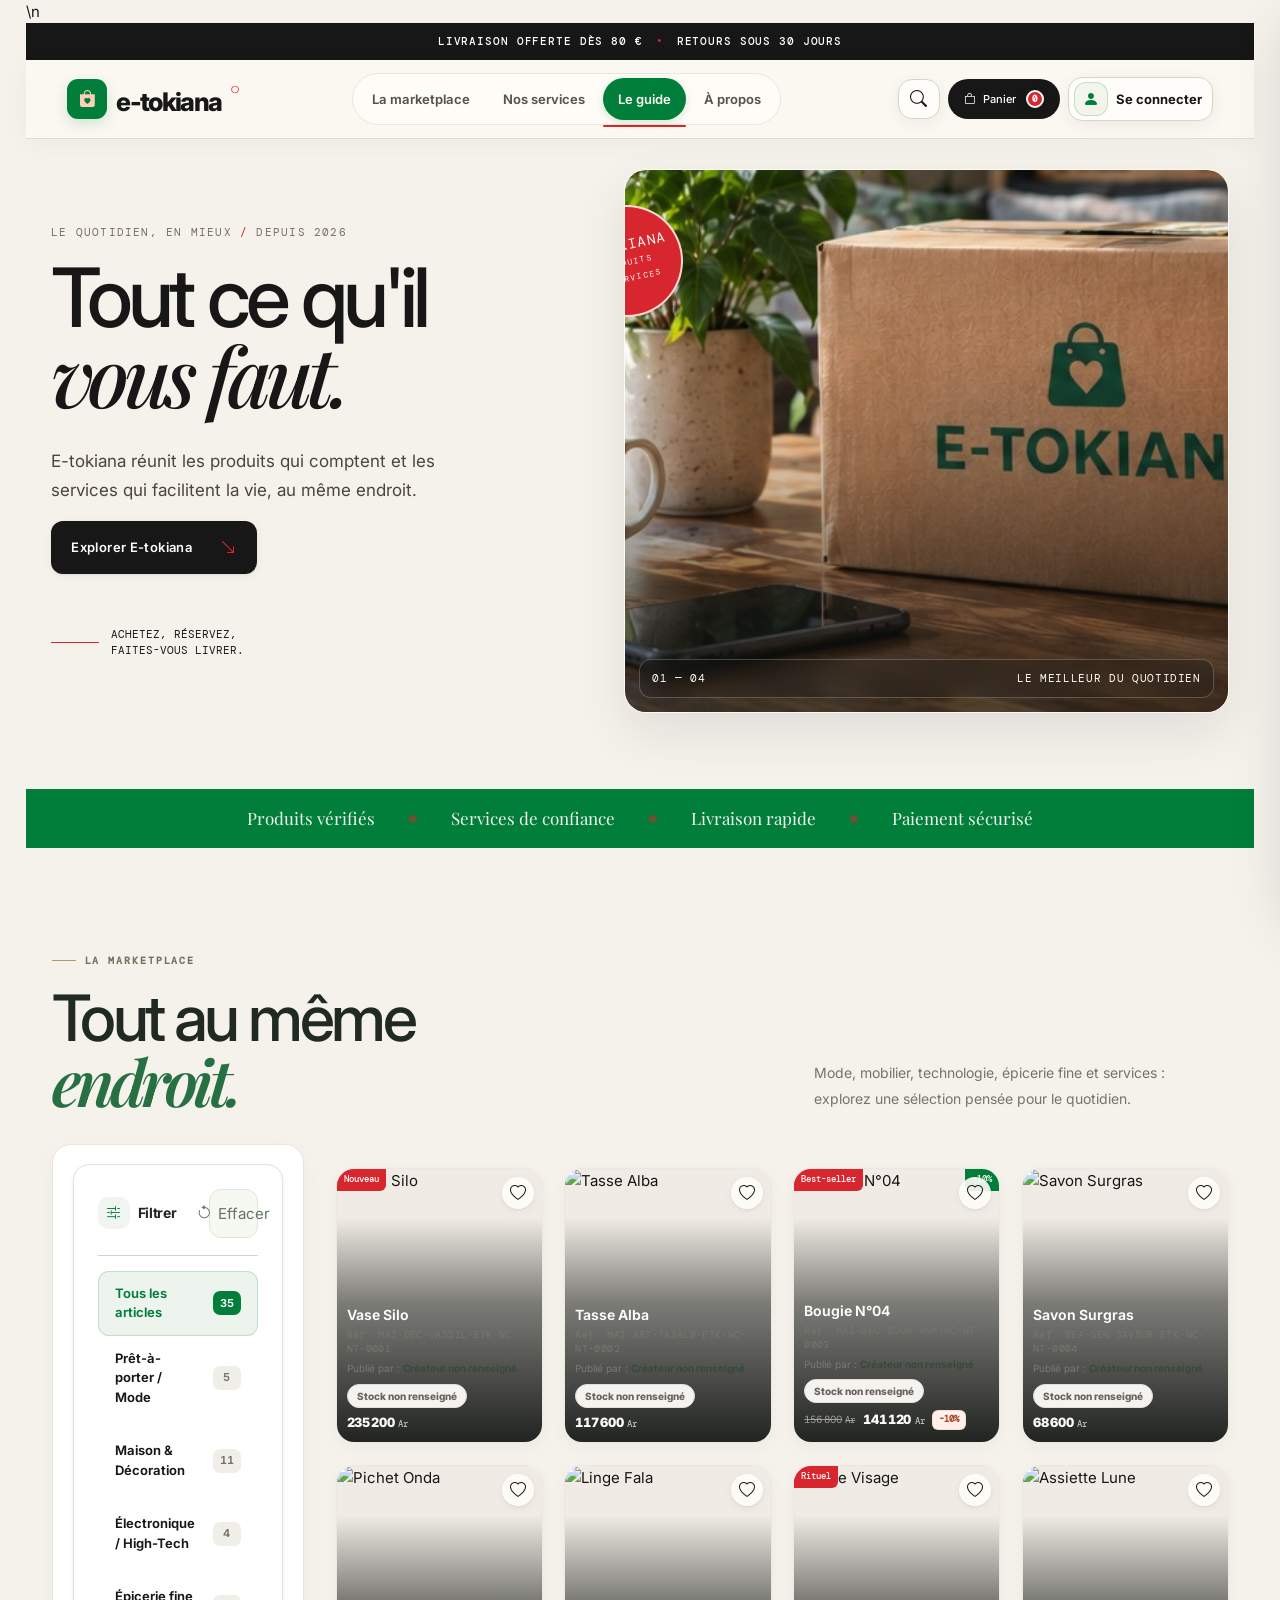
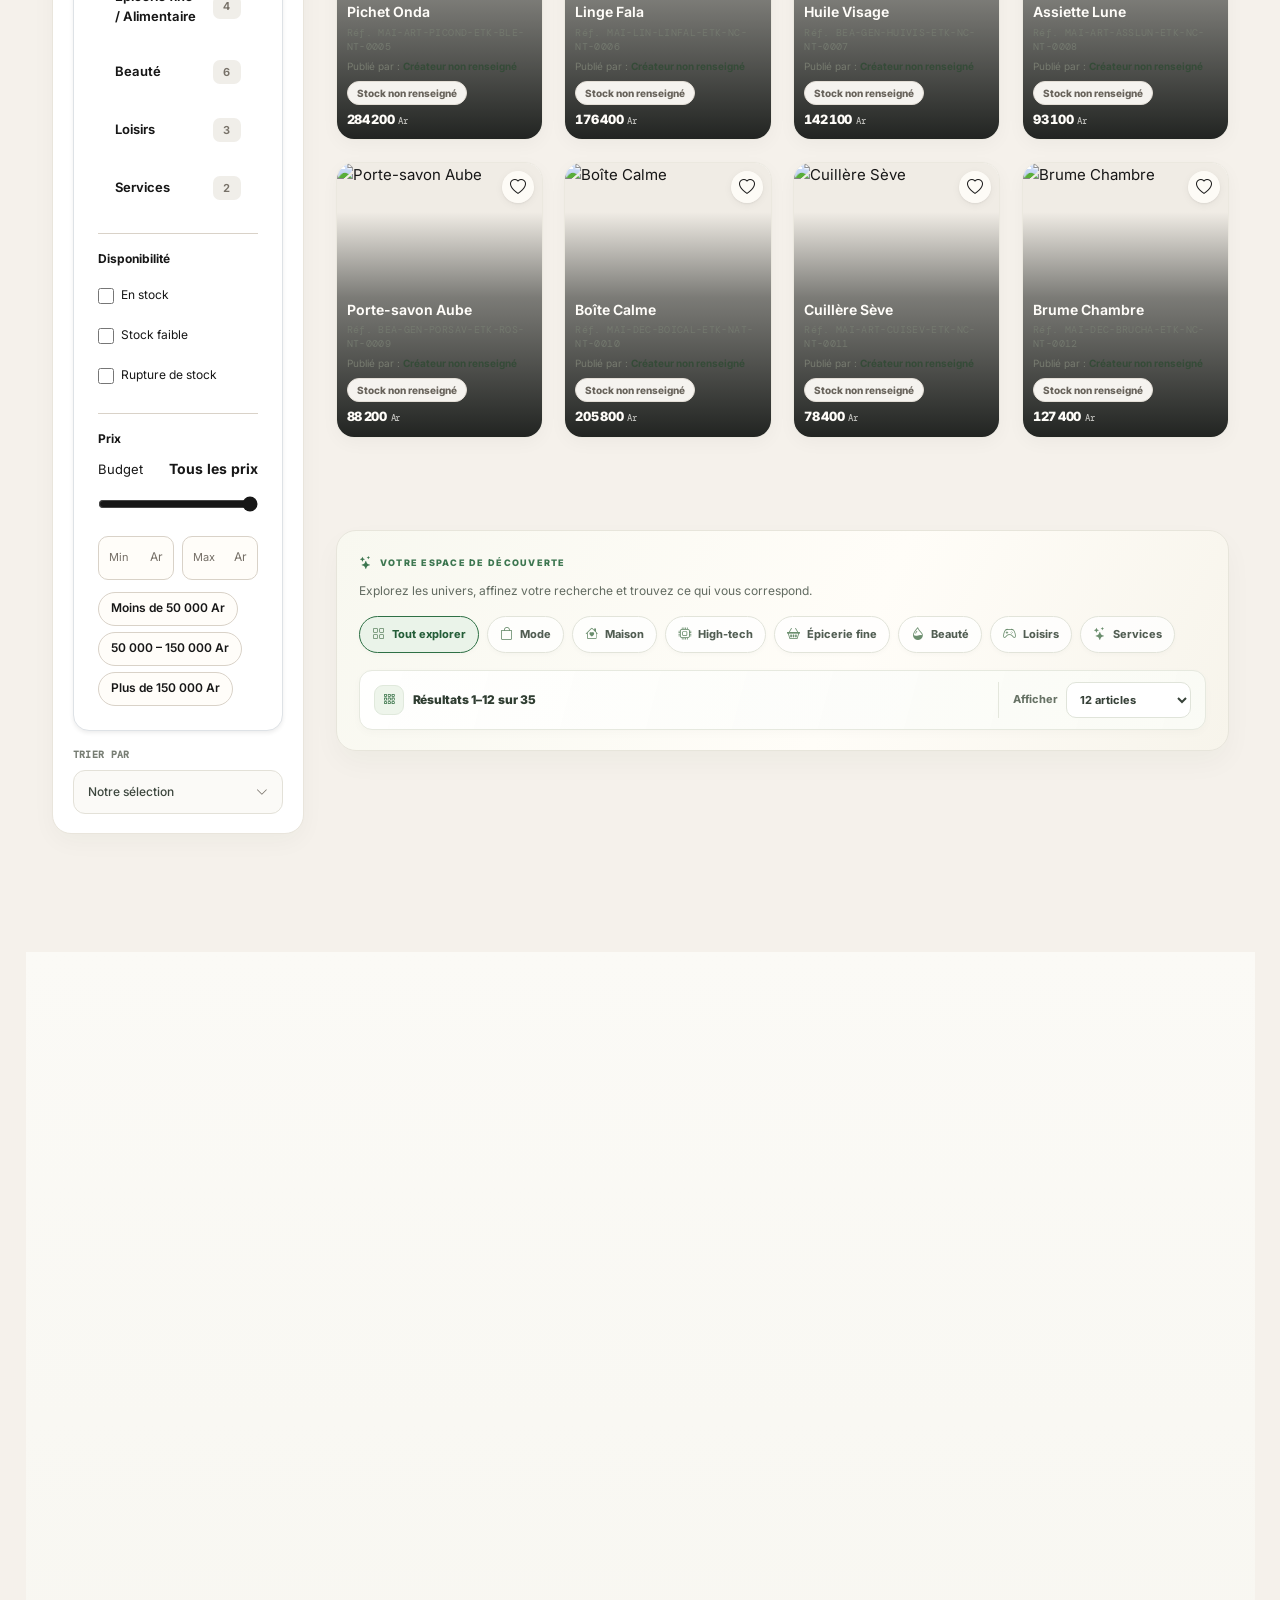
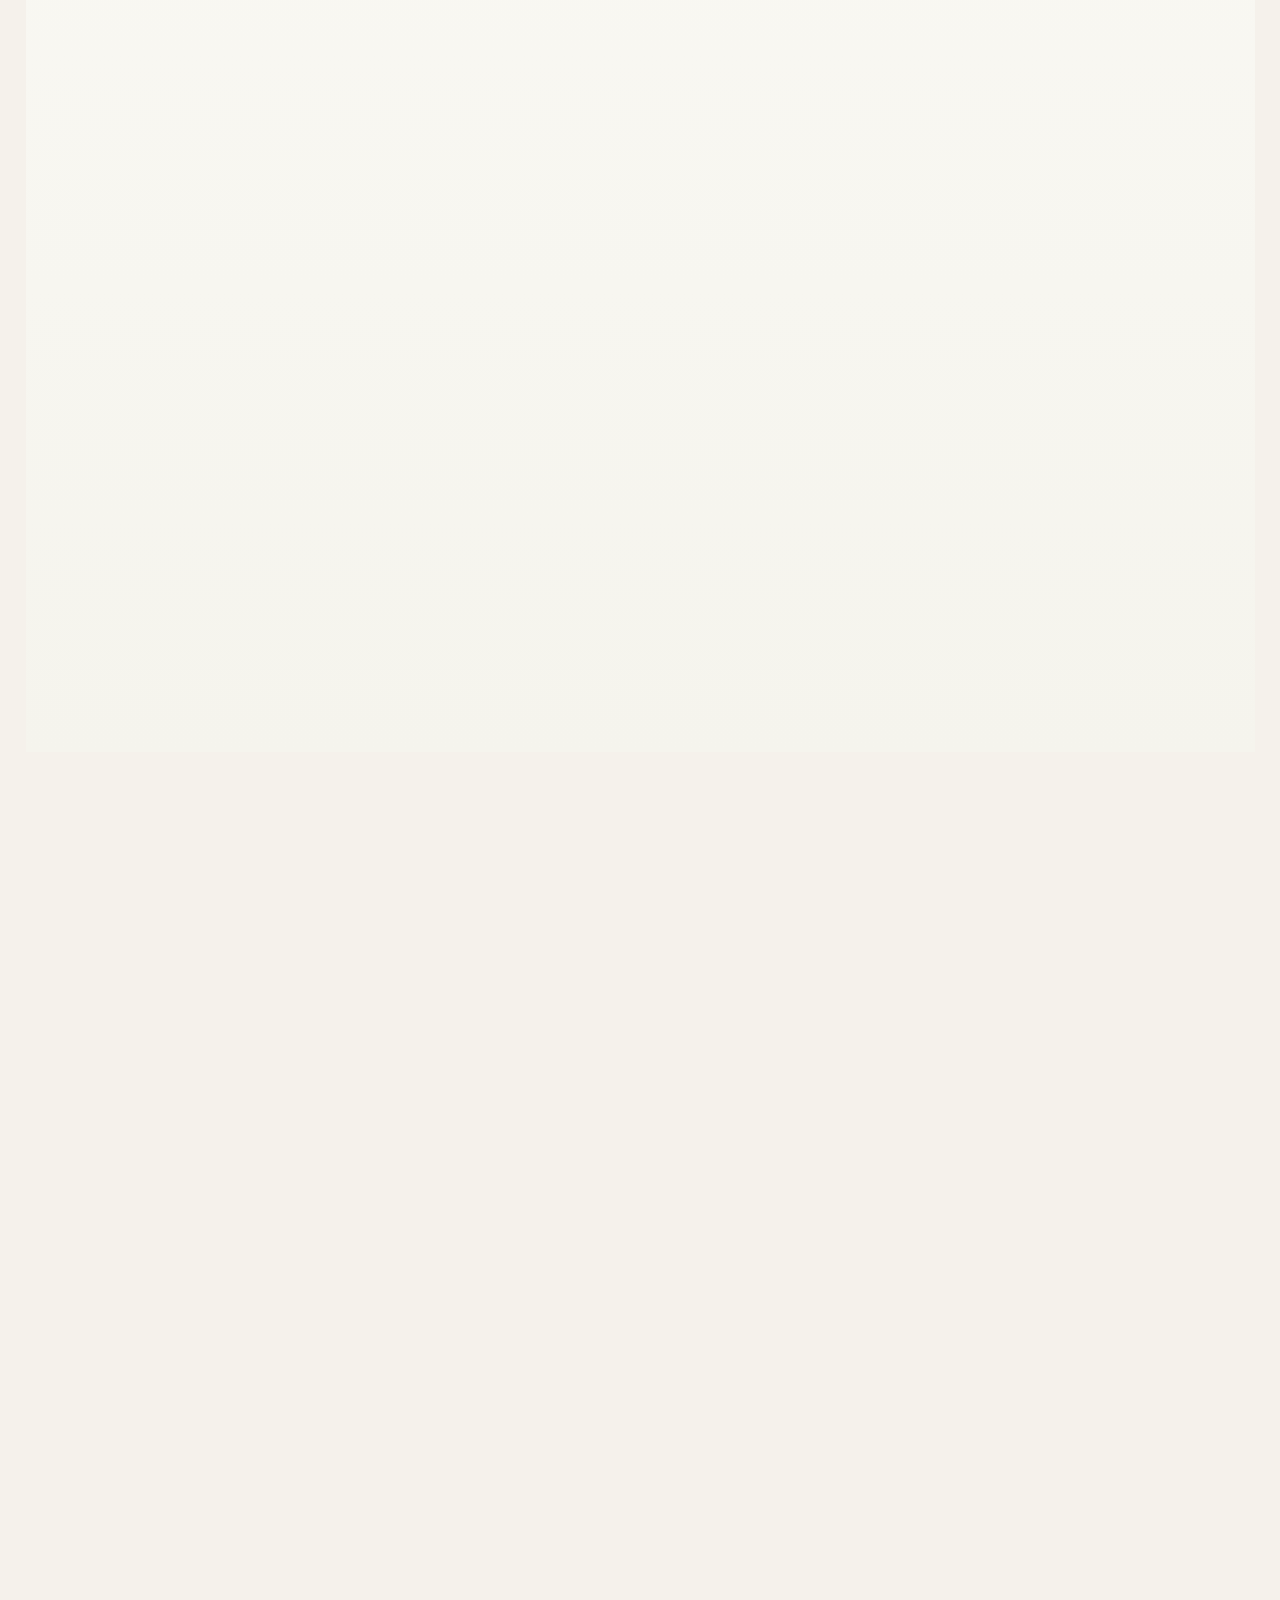
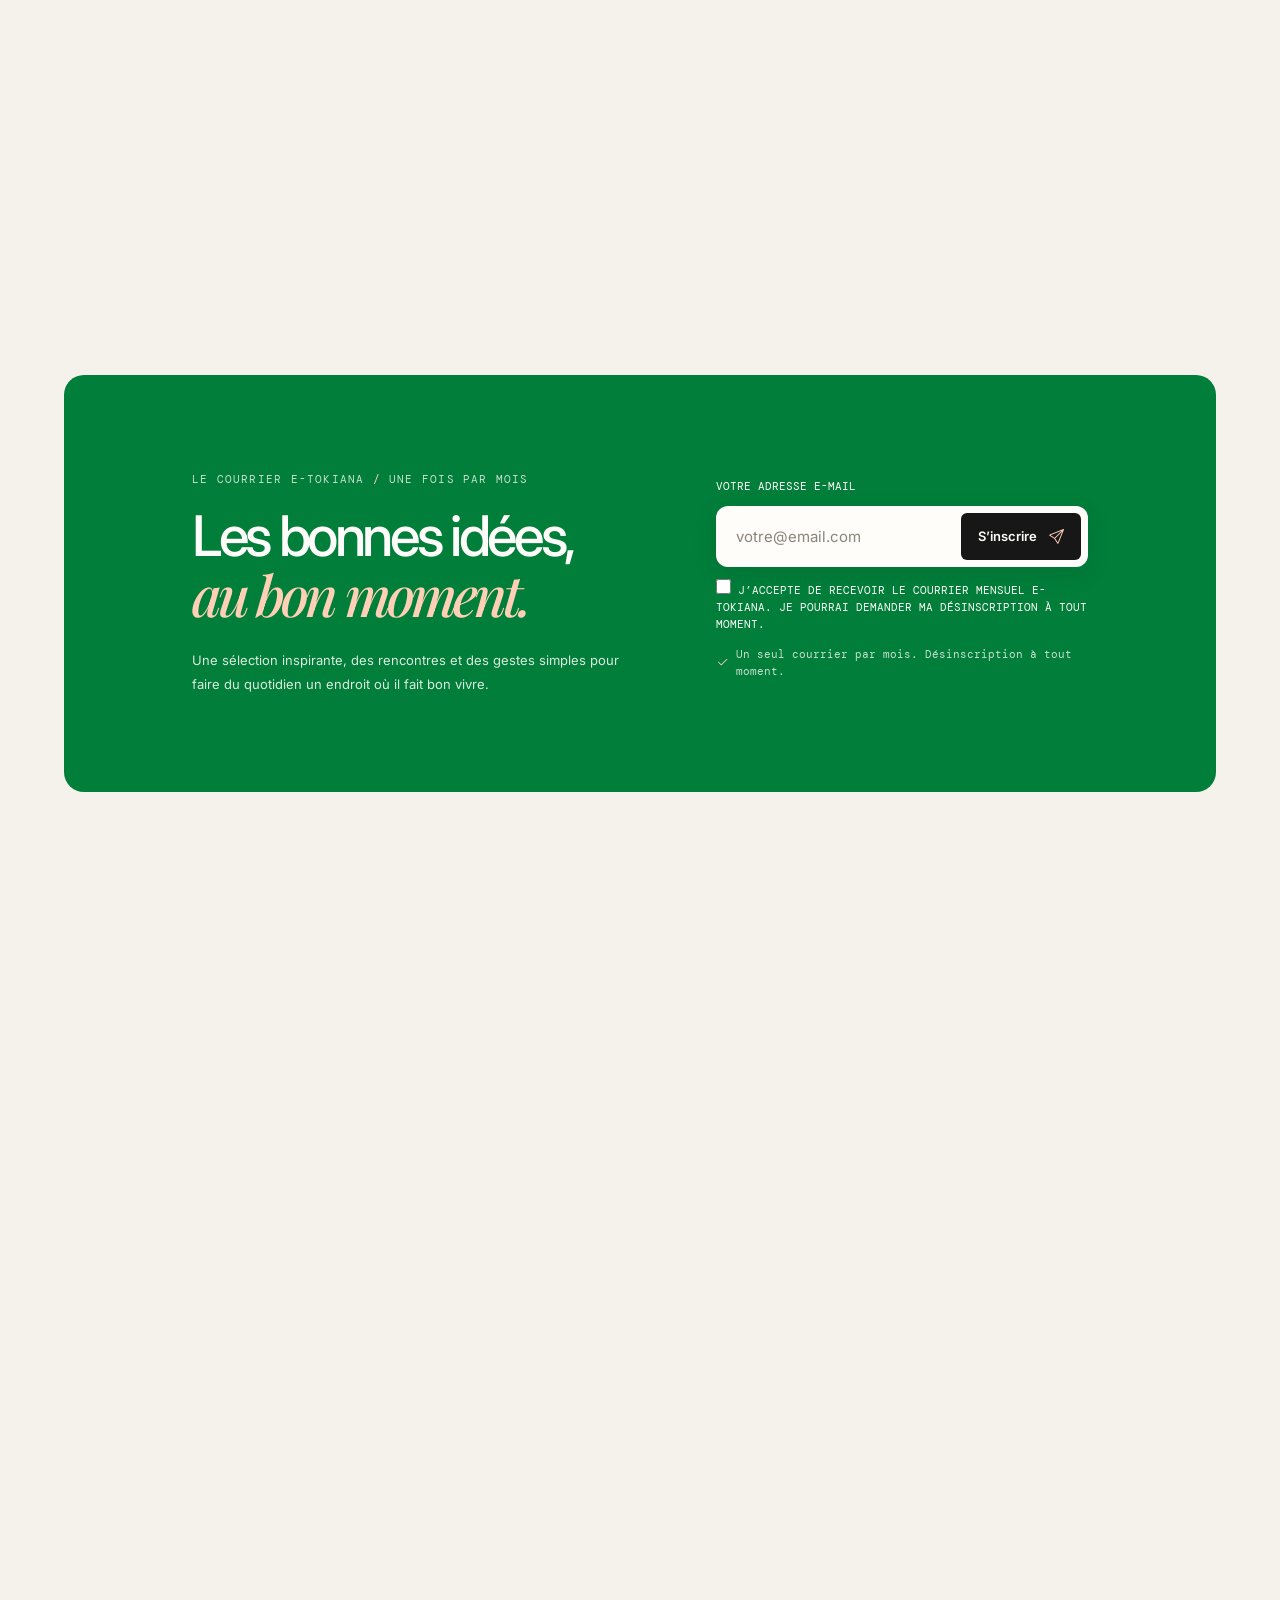
==== commit 7b574130: "Nouveau design 6" ====
--- a/index.html
+++ b/index.html
@@ -2423,10 +2423,9 @@
       .user-space-data-head,
       .user-space-data-row {
         display: grid;
-        grid-template-columns: minmax(0, 1.4fr) minmax(110px, 0.8fr) minmax(
-            110px,
-            0.8fr
-          ) auto;
+        grid-template-columns:
+          minmax(0, 1.4fr) minmax(110px, 0.8fr) minmax(110px, 0.8fr)
+          auto;
         gap: 14px;
         align-items: center;
         padding: 15px 18px;
@@ -2816,10 +2815,9 @@
       .admin-products-head,
       .admin-products-row {
         display: grid;
-        grid-template-columns: minmax(170px, 1.5fr) minmax(
-            115px,
-            1fr
-          ) 85px 110px 58px;
+        grid-template-columns:
+          minmax(170px, 1.5fr) minmax(115px, 1fr)
+          85px 110px 58px;
         gap: 12px;
         align-items: center;
         padding: 14px 18px;
@@ -3467,6 +3465,10 @@
         background: #fdeceb;
         color: #b3261e;
       }
+      .pd-stock-unknown {
+        background: #f0eee9;
+        color: #6b6257;
+      }
       .pd-buy {
         display: flex;
         gap: 12px;
@@ -3806,10 +3808,9 @@
       }
       .user-space-data-head.has-product-actions,
       .user-space-data-row.has-product-actions {
-        grid-template-columns: minmax(0, 1.4fr) repeat(
-            3,
-            minmax(80px, 0.7fr)
-          ) 100px;
+        grid-template-columns:
+          minmax(0, 1.4fr) repeat(3, minmax(80px, 0.7fr))
+          100px;
       }
       @media (max-width: 620px) {
         .user-product-toolbar {
@@ -3858,10 +3859,9 @@
       }
       .user-space-data-head.has-details,
       .user-space-data-row.has-details {
-        grid-template-columns: minmax(0, 1.4fr) repeat(
-            3,
-            minmax(90px, 0.8fr)
-          ) 44px;
+        grid-template-columns:
+          minmax(0, 1.4fr) repeat(3, minmax(90px, 0.8fr))
+          44px;
       }
       @media (max-width: 560px) {
         .pd-meta dl {
@@ -4086,14 +4086,16 @@
     </style>
 
     <base target="_self" />
-  
+
     <style id="etokiana-product-list-ux-fix">
       /* E-tokiana — catalogue produits : actions toujours visibles */
       .admin-products-toolbar,
       .admin-products-head,
       .admin-products-row,
       .user-product-toolbar,
-      .user-product-actions { min-width: 0; }
+      .user-product-actions {
+        min-width: 0;
+      }
 
       .admin-products-toolbar {
         padding: 18px 22px;
@@ -4110,16 +4112,36 @@
       }
       .admin-products-head,
       .admin-products-row {
-        grid-template-columns: minmax(180px, 1.7fr) minmax(135px, 1.05fr) minmax(54px, .45fr) minmax(100px, .75fr) minmax(132px, auto);
+        grid-template-columns: minmax(180px, 1.7fr) minmax(
+            135px,
+            1.05fr
+          ) minmax(54px, 0.45fr) minmax(100px, 0.75fr) minmax(132px, auto);
         gap: 14px;
         padding: 15px 22px;
       }
-      .admin-products-head { font-size: 9px; }
-      .admin-products-row { min-height: 76px; font-size: 12px; transition: background .18s ease; }
-      .admin-products-row:hover { background: #fdfcf9; }
-      .admin-products-row > span { min-width: 0; overflow-wrap: anywhere; }
-      .admin-products-row strong { font-size: 12px; line-height: 1.45; }
-      .admin-products-row small { font-size: 10px; line-height: 1.45; }
+      .admin-products-head {
+        font-size: 9px;
+      }
+      .admin-products-row {
+        min-height: 76px;
+        font-size: 12px;
+        transition: background 0.18s ease;
+      }
+      .admin-products-row:hover {
+        background: #fdfcf9;
+      }
+      .admin-products-row > span {
+        min-width: 0;
+        overflow-wrap: anywhere;
+      }
+      .admin-products-row strong {
+        font-size: 12px;
+        line-height: 1.45;
+      }
+      .admin-products-row small {
+        font-size: 10px;
+        line-height: 1.45;
+      }
       .admin-product-manage-actions,
       .user-product-actions {
         display: flex !important;
@@ -4147,10 +4169,14 @@
         border-radius: 11px;
         background: #fff;
         color: #343a35;
-        box-shadow: 0 2px 8px rgba(30,35,33,.035);
+        box-shadow: 0 2px 8px rgba(30, 35, 33, 0.035);
         font-size: 14px;
         cursor: pointer;
-        transition: color .18s ease, border-color .18s ease, background .18s ease, transform .18s ease;
+        transition:
+          color 0.18s ease,
+          border-color 0.18s ease,
+          background 0.18s ease,
+          transform 0.18s ease;
       }
       .admin-product-manage-actions button:hover,
       .user-product-actions button:hover,
@@ -4161,63 +4187,160 @@
         color: #16804a;
       }
       .admin-product-manage-actions button.delete,
-      .user-product-actions button.delete { color: #a23a35; }
+      .user-product-actions button.delete {
+        color: #a23a35;
+      }
       .admin-product-manage-actions button.delete:hover,
-      .user-product-actions button.delete:hover { border-color: #efc9c6; background: #fff4f3; color: #b42318; }
+      .user-product-actions button.delete:hover {
+        border-color: #efc9c6;
+        background: #fff4f3;
+        color: #b42318;
+      }
       .admin-product-manage-actions button:focus-visible,
       .user-product-actions button:focus-visible,
-      .user-product-actions .pd-eye:focus-visible { outline: 3px solid #16804a35; outline-offset: 2px; }
-      .admin-products-pagination { padding: 16px 22px; }
-      .admin-product-toolbar-actions { margin-bottom: 16px; }
-      .user-product-toolbar { display: flex; align-items: center; justify-content: space-between; gap: 16px; flex-wrap: wrap; }
+      .user-product-actions .pd-eye:focus-visible {
+        outline: 3px solid #16804a35;
+        outline-offset: 2px;
+      }
+      .admin-products-pagination {
+        padding: 16px 22px;
+      }
+      .admin-product-toolbar-actions {
+        margin-bottom: 16px;
+      }
+      .user-product-toolbar {
+        display: flex;
+        align-items: center;
+        justify-content: space-between;
+        gap: 16px;
+        flex-wrap: wrap;
+      }
 
       /* Les listes vendeur construites en tableau conservent la colonne Actions. */
-      .user-space table { width: 100%; }
-      .user-space td:last-child, .user-space th:last-child { min-width: 142px; }
-      .user-space td .user-product-actions { min-width: 0; }
+      .user-space table {
+        width: 100%;
+      }
+      .user-space td:last-child,
+      .user-space th:last-child {
+        min-width: 142px;
+      }
+      .user-space td .user-product-actions {
+        min-width: 0;
+      }
 
       @media (max-width: 1000px) {
         .admin-products-head,
         .admin-products-row {
-          grid-template-columns: minmax(150px, 1.5fr) minmax(105px, 1fr) 52px minmax(86px, .75fr) minmax(126px, auto);
+          grid-template-columns: minmax(150px, 1.5fr) minmax(
+              105px,
+              1fr
+            ) 52px minmax(86px, 0.75fr) minmax(126px, auto);
           gap: 10px;
           padding-left: 16px;
           padding-right: 16px;
         }
       }
       @media (max-width: 760px) {
-        .admin-products-head { display: none; }
+        .admin-products-head {
+          display: none;
+        }
         .admin-products-row {
           grid-template-columns: minmax(0, 1fr) auto;
           gap: 9px 12px;
           padding: 15px 16px;
           border-top: 1px solid #eee8df;
         }
-        .admin-products-row > span:first-child { grid-column: 1; grid-row: 1; }
-        .admin-products-row .admin-product-seller { display: block; grid-column: 1; grid-row: 2; font-size: 10px; color: #777b76; }
-        .admin-products-row .admin-products-stock { grid-column: 2; grid-row: 1; justify-self: end; align-self: start; }
-        .admin-products-row .admin-product-state { display: block; grid-column: 2; grid-row: 2; justify-self: end; }
-        .admin-products-row > span:last-child { grid-column: 1 / -1; grid-row: 3; padding-top: 10px; border-top: 1px solid #f0eee9; }
-        .admin-product-manage-actions { width: 100%; min-width: 0; justify-content: flex-start; }
-        .admin-product-manage-actions button { flex-basis: 38px; width: 38px; min-width: 38px; height: 38px; }
-        .admin-products-toolbar { padding: 14px 16px; }
-        .admin-products-count { flex: 1 1 100%; }
-        .admin-products-pagination { padding: 14px 16px; }
-        .user-product-toolbar { align-items: stretch; }
-        .user-product-toolbar .user-product-add { flex: 0 0 auto; }
-        .user-space table { display: block; overflow-x: auto; max-width: 100%; }
-        .user-space table th, .user-space table td { white-space: normal; }
-        .user-space table td:last-child, .user-space table th:last-child { min-width: 148px; }
+        .admin-products-row > span:first-child {
+          grid-column: 1;
+          grid-row: 1;
+        }
+        .admin-products-row .admin-product-seller {
+          display: block;
+          grid-column: 1;
+          grid-row: 2;
+          font-size: 10px;
+          color: #777b76;
+        }
+        .admin-products-row .admin-products-stock {
+          grid-column: 2;
+          grid-row: 1;
+          justify-self: end;
+          align-self: start;
+        }
+        .admin-products-row .admin-product-state {
+          display: block;
+          grid-column: 2;
+          grid-row: 2;
+          justify-self: end;
+        }
+        .admin-products-row > span:last-child {
+          grid-column: 1 / -1;
+          grid-row: 3;
+          padding-top: 10px;
+          border-top: 1px solid #f0eee9;
+        }
+        .admin-product-manage-actions {
+          width: 100%;
+          min-width: 0;
+          justify-content: flex-start;
+        }
+        .admin-product-manage-actions button {
+          flex-basis: 38px;
+          width: 38px;
+          min-width: 38px;
+          height: 38px;
+        }
+        .admin-products-toolbar {
+          padding: 14px 16px;
+        }
+        .admin-products-count {
+          flex: 1 1 100%;
+        }
+        .admin-products-pagination {
+          padding: 14px 16px;
+        }
+        .user-product-toolbar {
+          align-items: stretch;
+        }
+        .user-product-toolbar .user-product-add {
+          flex: 0 0 auto;
+        }
+        .user-space table {
+          display: block;
+          overflow-x: auto;
+          max-width: 100%;
+        }
+        .user-space table th,
+        .user-space table td {
+          white-space: normal;
+        }
+        .user-space table td:last-child,
+        .user-space table th:last-child {
+          min-width: 148px;
+        }
       }
       @media (max-width: 420px) {
-        .admin-product-manage-actions { gap: 8px; }
-        .admin-product-manage-actions button { flex-basis: 40px; width: 40px; min-width: 40px; height: 40px; }
-        .admin-products-row { padding-left: 12px; padding-right: 12px; }
-        .admin-products-pagination { gap: 8px; }
-        .admin-page-arrow { padding: 8px; }
+        .admin-product-manage-actions {
+          gap: 8px;
+        }
+        .admin-product-manage-actions button {
+          flex-basis: 40px;
+          width: 40px;
+          min-width: 40px;
+          height: 40px;
+        }
+        .admin-products-row {
+          padding-left: 12px;
+          padding-right: 12px;
+        }
+        .admin-products-pagination {
+          gap: 8px;
+        }
+        .admin-page-arrow {
+          padding: 8px;
+        }
       }
     </style>
-
 
     <style id="etokiana-catalogue-premium-chic">
       /* Catalogue produits — direction artistique premium, lumineuse et discrète */
@@ -4233,7 +4356,7 @@
         color: #77735f;
         font-size: 10px;
         font-weight: 800;
-        letter-spacing: .19em;
+        letter-spacing: 0.19em;
       }
       .user-space-view[data-user-panel="products"] .user-space-label::before {
         content: "";
@@ -4245,14 +4368,16 @@
         color: #202a23;
         font-size: clamp(27px, 2.5vw, 34px);
         font-weight: 750;
-        letter-spacing: -.045em;
+        letter-spacing: -0.045em;
         line-height: 1.12;
       }
       #user-space-products.user-space-data-card {
         border: 1px solid #e9e3d8;
         border-radius: 22px;
         background: #fff;
-        box-shadow: 0 16px 42px rgba(39, 35, 25, .055), 0 2px 8px rgba(39, 35, 25, .025);
+        box-shadow:
+          0 16px 42px rgba(39, 35, 25, 0.055),
+          0 2px 8px rgba(39, 35, 25, 0.025);
       }
       #user-space-products .admin-catalogue-intro {
         display: flex;
@@ -4280,7 +4405,7 @@
         border-radius: 15px;
         background: linear-gradient(145deg, #f8f0e0, #fffaf0);
         color: #7e6a43;
-        box-shadow: inset 0 1px 0 rgba(255,255,255,.9);
+        box-shadow: inset 0 1px 0 rgba(255, 255, 255, 0.9);
         font-size: 20px;
       }
       #user-space-products .admin-catalogue-copy-content {
@@ -4292,14 +4417,14 @@
         color: #948565;
         font-size: 9px;
         font-weight: 850;
-        letter-spacing: .17em;
+        letter-spacing: 0.17em;
       }
       #user-space-products .admin-catalogue-copy-content > strong {
         display: block;
         color: #263128;
         font-size: 17px;
         font-weight: 750;
-        letter-spacing: -.025em;
+        letter-spacing: -0.025em;
         line-height: 1.3;
       }
       #user-space-products .admin-catalogue-copy-content > p {
@@ -4317,7 +4442,9 @@
         font-size: 10px;
         line-height: 1.5;
       }
-      #user-space-products .admin-catalogue-facts > span:not(.admin-catalogue-fact-divider) {
+      #user-space-products
+        .admin-catalogue-facts
+        > span:not(.admin-catalogue-fact-divider) {
         display: inline-flex;
         align-items: center;
         gap: 6px;
@@ -4355,12 +4482,17 @@
         border-radius: 13px;
         background: linear-gradient(135deg, #263e2e 0%, #162b1d 100%);
         color: #fffdf8;
-        box-shadow: 0 7px 17px rgba(30, 57, 39, .16), inset 0 1px 0 rgba(255,255,255,.09);
+        box-shadow:
+          0 7px 17px rgba(30, 57, 39, 0.16),
+          inset 0 1px 0 rgba(255, 255, 255, 0.09);
         font-size: 11px;
         font-weight: 750;
-        letter-spacing: .005em;
+        letter-spacing: 0.005em;
         white-space: nowrap;
-        transition: transform .18s ease, box-shadow .18s ease, background .18s ease;
+        transition:
+          transform 0.18s ease,
+          box-shadow 0.18s ease,
+          background 0.18s ease;
       }
       #user-space-products .user-product-add i {
         display: inline-flex;
@@ -4368,17 +4500,19 @@
         justify-content: center;
         width: 22px;
         height: 22px;
-        border: 1px solid rgba(255,255,255,.22);
+        border: 1px solid rgba(255, 255, 255, 0.22);
         border-radius: 7px;
         font-size: 11px;
       }
       #user-space-products .user-product-add:hover {
         transform: translateY(-1px);
         background: linear-gradient(135deg, #31513b 0%, #1a3524 100%);
-        box-shadow: 0 10px 22px rgba(30, 57, 39, .21), inset 0 1px 0 rgba(255,255,255,.11);
+        box-shadow:
+          0 10px 22px rgba(30, 57, 39, 0.21),
+          inset 0 1px 0 rgba(255, 255, 255, 0.11);
       }
       #user-space-products .user-product-add:focus-visible {
-        outline: 3px solid rgba(38, 111, 68, .24);
+        outline: 3px solid rgba(38, 111, 68, 0.24);
         outline-offset: 3px;
       }
       #user-space-products .admin-products-toolbar {
@@ -4399,13 +4533,18 @@
         background-position: 14px center;
         color: #27352b;
         font-size: 11px;
-        transition: border-color .18s ease, box-shadow .18s ease, background-color .18s ease;
-      }
-      #user-space-products .admin-products-toolbar input::placeholder { color: #a09c92; }
+        transition:
+          border-color 0.18s ease,
+          box-shadow 0.18s ease,
+          background-color 0.18s ease;
+      }
+      #user-space-products .admin-products-toolbar input::placeholder {
+        color: #a09c92;
+      }
       #user-space-products .admin-products-toolbar input:focus {
         border-color: #9ebca4;
         background-color: #fff;
-        box-shadow: 0 0 0 4px rgba(36, 105, 61, .075);
+        box-shadow: 0 0 0 4px rgba(36, 105, 61, 0.075);
       }
       #user-space-products .admin-products-count {
         display: inline-flex;
@@ -4423,7 +4562,10 @@
       }
       #user-space-products .admin-products-head,
       #user-space-products .admin-products-row {
-        grid-template-columns: minmax(165px, 1.55fr) minmax(125px, 1.05fr) minmax(58px, .42fr) minmax(100px, .78fr) minmax(132px, auto);
+        grid-template-columns: minmax(165px, 1.55fr) minmax(
+            125px,
+            1.05fr
+          ) minmax(58px, 0.42fr) minmax(100px, 0.78fr) minmax(132px, auto);
         gap: 13px;
         padding-right: 25px;
         padding-left: 25px;
@@ -4435,7 +4577,7 @@
         background: #f7f5ef;
         color: #858071;
         font-size: 9px;
-        letter-spacing: .13em;
+        letter-spacing: 0.13em;
       }
       #user-space-products .admin-products-row {
         min-height: 79px;
@@ -4444,15 +4586,19 @@
         background: #fff;
         color: #51564e;
         font-size: 11px;
-        transition: background .18s ease;
-      }
-      #user-space-products .admin-products-row:last-of-type { border-bottom-color: #eee9e1; }
-      #user-space-products .admin-products-row:hover { background: #fdfcf8; }
+        transition: background 0.18s ease;
+      }
+      #user-space-products .admin-products-row:last-of-type {
+        border-bottom-color: #eee9e1;
+      }
+      #user-space-products .admin-products-row:hover {
+        background: #fdfcf8;
+      }
       #user-space-products .admin-products-row strong {
         color: #28342b;
         font-size: 12px;
         font-weight: 750;
-        letter-spacing: -.012em;
+        letter-spacing: -0.012em;
       }
       #user-space-products .admin-products-row small {
         margin-top: 5px;
@@ -4479,12 +4625,14 @@
         font-weight: 800;
         font-variant-numeric: tabular-nums;
       }
-      #user-space-products .admin-product-state { font-size: 10px; }
+      #user-space-products .admin-product-state {
+        font-size: 10px;
+      }
       #user-space-products .admin-product-state > span {
         padding: 6px 9px !important;
-        border: 1px solid rgba(0,0,0,.035);
+        border: 1px solid rgba(0, 0, 0, 0.035);
         font-size: 9px !important;
-        letter-spacing: .01em;
+        letter-spacing: 0.01em;
       }
       #user-space-products .admin-product-manage-actions {
         justify-content: center;
@@ -4498,7 +4646,7 @@
         height: 34px;
         border-color: #e9e5dc;
         border-radius: 10px;
-        box-shadow: 0 2px 5px rgba(37, 39, 31, .035);
+        box-shadow: 0 2px 5px rgba(37, 39, 31, 0.035);
         color: #596357;
       }
       #user-space-products .admin-product-manage-actions button:hover {
@@ -4506,7 +4654,9 @@
         background: #f2f7f1;
         color: #216b40;
       }
-      #user-space-products .admin-product-manage-actions button.delete { color: #a94e48; }
+      #user-space-products .admin-product-manage-actions button.delete {
+        color: #a94e48;
+      }
       #user-space-products .admin-product-manage-actions button.delete:hover {
         border-color: #eccdca;
         background: #fff5f3;
@@ -4517,7 +4667,9 @@
         border-top: 0;
         background: #fff;
       }
-      #user-space-products .admin-products-pages { gap: 6px; }
+      #user-space-products .admin-products-pages {
+        gap: 6px;
+      }
       #user-space-products .admin-products-pages button,
       #user-space-products .admin-page-arrow {
         min-height: 34px;
@@ -4527,7 +4679,10 @@
         color: #6d6b61;
         font-size: 10px;
         font-weight: 650;
-        transition: border-color .16s ease, background .16s ease, color .16s ease;
+        transition:
+          border-color 0.16s ease,
+          background 0.16s ease,
+          color 0.16s ease;
       }
       #user-space-products .admin-products-pages button:hover:not(.active),
       #user-space-products .admin-page-arrow:hover:not(:disabled) {
@@ -4539,148 +4694,562 @@
         border-color: #254a31;
         background: #254a31;
         color: #fff;
-        box-shadow: 0 3px 8px rgba(31, 72, 44, .15);
-      }
-      #user-space-products .admin-page-arrow:disabled { opacity: .42; }
+        box-shadow: 0 3px 8px rgba(31, 72, 44, 0.15);
+      }
+      #user-space-products .admin-page-arrow:disabled {
+        opacity: 0.42;
+      }
 
       @media (max-width: 1000px) {
-        #user-space-products .admin-catalogue-intro { padding: 22px 19px; gap: 15px; }
+        #user-space-products .admin-catalogue-intro {
+          padding: 22px 19px;
+          gap: 15px;
+        }
         #user-space-products .admin-products-head,
         #user-space-products .admin-products-row {
-          grid-template-columns: minmax(145px, 1.35fr) minmax(105px, 1fr) 50px minmax(86px, .75fr) minmax(126px, auto);
+          grid-template-columns: minmax(145px, 1.35fr) minmax(
+              105px,
+              1fr
+            ) 50px minmax(86px, 0.75fr) minmax(126px, auto);
           gap: 9px;
           padding-right: 16px;
           padding-left: 16px;
         }
         #user-space-products .admin-products-toolbar,
-        #user-space-products .admin-products-pagination { padding-right: 16px; padding-left: 16px; }
+        #user-space-products .admin-products-pagination {
+          padding-right: 16px;
+          padding-left: 16px;
+        }
       }
       @media (max-width: 760px) {
-        .user-space-view[data-user-panel="products"] .user-space-section-head { margin-bottom: 17px; }
+        .user-space-view[data-user-panel="products"] .user-space-section-head {
+          margin-bottom: 17px;
+        }
         #user-space-products .admin-catalogue-intro {
           align-items: stretch;
           flex-direction: column;
           gap: 18px;
           padding: 20px 18px;
         }
-        #user-space-products .admin-catalogue-intro-copy { gap: 12px; }
-        #user-space-products .admin-catalogue-emblem { flex-basis: 42px; width: 42px; height: 42px; border-radius: 13px; font-size: 18px; }
-        #user-space-products .admin-catalogue-copy-content > strong { font-size: 15px; }
-        #user-space-products .admin-catalogue-copy-content > p { margin-bottom: 11px; }
-        #user-space-products .admin-product-toolbar-actions { width: 100%; }
-        #user-space-products .user-product-add { width: 100%; min-height: 45px; }
-        #user-space-products .admin-products-toolbar { padding: 14px 16px; }
-        #user-space-products .admin-products-toolbar input { width: 100%; min-width: 0; }
-        #user-space-products .admin-products-count { flex: 0 0 auto; }
-        #user-space-products .admin-products-head { display: none; }
+        #user-space-products .admin-catalogue-intro-copy {
+          gap: 12px;
+        }
+        #user-space-products .admin-catalogue-emblem {
+          flex-basis: 42px;
+          width: 42px;
+          height: 42px;
+          border-radius: 13px;
+          font-size: 18px;
+        }
+        #user-space-products .admin-catalogue-copy-content > strong {
+          font-size: 15px;
+        }
+        #user-space-products .admin-catalogue-copy-content > p {
+          margin-bottom: 11px;
+        }
+        #user-space-products .admin-product-toolbar-actions {
+          width: 100%;
+        }
+        #user-space-products .user-product-add {
+          width: 100%;
+          min-height: 45px;
+        }
+        #user-space-products .admin-products-toolbar {
+          padding: 14px 16px;
+        }
+        #user-space-products .admin-products-toolbar input {
+          width: 100%;
+          min-width: 0;
+        }
+        #user-space-products .admin-products-count {
+          flex: 0 0 auto;
+        }
+        #user-space-products .admin-products-head {
+          display: none;
+        }
         #user-space-products .admin-products-row {
           grid-template-columns: minmax(0, 1fr) auto;
           gap: 9px 12px;
           padding: 15px 16px;
           border-bottom: 1px solid #f0ede6;
         }
-        #user-space-products .admin-products-row > span:first-child { grid-column: 1; grid-row: 1; }
-        #user-space-products .admin-products-row .admin-product-seller { grid-column: 1; grid-row: 2; font-size: 10px; }
-        #user-space-products .admin-products-row .admin-products-stock { grid-column: 2; grid-row: 1; justify-self: end; }
-        #user-space-products .admin-products-row .admin-product-state { grid-column: 2; grid-row: 2; justify-self: end; }
-        #user-space-products .admin-products-row > span:last-child { grid-column: 1 / -1; grid-row: 3; padding-top: 11px; border-top: 1px solid #f1eee7; }
-        #user-space-products .admin-product-manage-actions { justify-content: flex-start; width: 100%; min-width: 0; }
-        #user-space-products .admin-products-pagination { padding: 14px 16px; }
+        #user-space-products .admin-products-row > span:first-child {
+          grid-column: 1;
+          grid-row: 1;
+        }
+        #user-space-products .admin-products-row .admin-product-seller {
+          grid-column: 1;
+          grid-row: 2;
+          font-size: 10px;
+        }
+        #user-space-products .admin-products-row .admin-products-stock {
+          grid-column: 2;
+          grid-row: 1;
+          justify-self: end;
+        }
+        #user-space-products .admin-products-row .admin-product-state {
+          grid-column: 2;
+          grid-row: 2;
+          justify-self: end;
+        }
+        #user-space-products .admin-products-row > span:last-child {
+          grid-column: 1 / -1;
+          grid-row: 3;
+          padding-top: 11px;
+          border-top: 1px solid #f1eee7;
+        }
+        #user-space-products .admin-product-manage-actions {
+          justify-content: flex-start;
+          width: 100%;
+          min-width: 0;
+        }
+        #user-space-products .admin-products-pagination {
+          padding: 14px 16px;
+        }
       }
       @media (max-width: 420px) {
-        #user-space-products .admin-catalogue-facts { gap: 7px 9px; }
-        #user-space-products .admin-catalogue-fact-divider { display: none; }
-        #user-space-products .admin-catalogue-copy-content > p { font-size: 10px; }
-        #user-space-products .admin-products-pagination { gap: 8px; }
-        #user-space-products .admin-page-arrow { padding: 8px; }
+        #user-space-products .admin-catalogue-facts {
+          gap: 7px 9px;
+        }
+        #user-space-products .admin-catalogue-fact-divider {
+          display: none;
+        }
+        #user-space-products .admin-catalogue-copy-content > p {
+          font-size: 10px;
+        }
+        #user-space-products .admin-products-pagination {
+          gap: 8px;
+        }
+        #user-space-products .admin-page-arrow {
+          padding: 8px;
+        }
       }
     </style>
 
-  
     <style id="etokiana-product-variants-reference">
-      .product-variant-fields{display:grid;grid-template-columns:repeat(2,minmax(0,1fr));gap:14px;margin:4px 0 16px}
-      .product-variant-field{min-width:0}
-      .product-variant-field small{display:block;margin-top:6px;color:#888174;font-size:11px;line-height:1.45;font-weight:400}
-      .product-variant-field[hidden]{display:none!important}
-      .product-reference-preview{display:flex;align-items:center;gap:12px;margin:0 0 18px;padding:14px 15px;border:1px solid #dce8dc;border-radius:16px;background:linear-gradient(135deg,#f7fbf6 0%,#fffdf8 100%);box-shadow:0 7px 20px rgba(29,76,43,.045)}
-      .product-reference-preview-icon{display:grid;place-items:center;flex:0 0 40px;width:40px;height:40px;border-radius:13px;background:#e5f0e5;color:#28603a;font-size:18px}
-      .product-reference-preview-copy{display:grid;gap:3px;min-width:0;flex:1}
-      .product-reference-preview-copy small{font-size:10px;letter-spacing:.1em;text-transform:uppercase;color:#77756b;font-weight:700}
-      .product-reference-preview-copy strong{font-family:'DM Mono',monospace;font-size:14px;letter-spacing:.04em;color:#214f30;overflow-wrap:anywhere}
-      .product-reference-preview-copy span{font-size:11px;color:#8b887e;line-height:1.4}
-      .product-reference-preview-lock{color:#6b9673;font-size:16px}
-      .product-image-variants{display:block;margin:5px 0 0;color:#676b60;font-size:11px;line-height:1.45}
-      .product-image-reference{display:block;margin-top:5px;color:#73786e;font:10px/1.4 'DM Mono',monospace;letter-spacing:.035em}
-      .product-image-publisher{display:block;margin-top:5px;color:#777b70;font-size:10px;line-height:1.45;overflow-wrap:anywhere}
-      .product-image-publisher strong{color:#354b38;font-weight:700}
-      .pd-reference{display:block;margin:7px 0 9px;color:#6c7568;font:11px/1.4 'DM Mono',monospace;letter-spacing:.04em}
-      .pd-variants{display:grid;gap:8px;margin:12px 0 16px;padding:12px 14px;border:1px solid #e8e4da;border-radius:14px;background:#fbfaf6}
-      .pd-variants[hidden],.pd-variants p[hidden]{display:none!important}
-      .pd-variants p{display:grid;grid-template-columns:minmax(104px,auto) minmax(0,1fr);align-items:start;gap:10px;margin:0;font-size:12px;line-height:1.5}
-      .pd-variants strong{display:flex;align-items:center;gap:6px;color:#605e54;font-weight:700}
-      .pd-variants strong i{color:#2e7043}
-      .pd-variants p span{color:#242b24;font-weight:600;overflow-wrap:anywhere}
-      @media(max-width:700px){.product-variant-fields{grid-template-columns:minmax(0,1fr);gap:10px}.product-reference-preview{padding:12px}.pd-variants p{grid-template-columns:1fr;gap:3px}}
-      [hidden]{display:none!important}
+      .product-variant-fields {
+        display: grid;
+        grid-template-columns: repeat(2, minmax(0, 1fr));
+        gap: 14px;
+        margin: 4px 0 16px;
+      }
+      .product-variant-field {
+        min-width: 0;
+      }
+      .product-variant-field small {
+        display: block;
+        margin-top: 6px;
+        color: #888174;
+        font-size: 11px;
+        line-height: 1.45;
+        font-weight: 400;
+      }
+      .product-variant-field[hidden] {
+        display: none !important;
+      }
+      .product-reference-preview {
+        display: flex;
+        align-items: center;
+        gap: 12px;
+        margin: 0 0 18px;
+        padding: 14px 15px;
+        border: 1px solid #dce8dc;
+        border-radius: 16px;
+        background: linear-gradient(135deg, #f7fbf6 0%, #fffdf8 100%);
+        box-shadow: 0 7px 20px rgba(29, 76, 43, 0.045);
+      }
+      .product-reference-preview-icon {
+        display: grid;
+        place-items: center;
+        flex: 0 0 40px;
+        width: 40px;
+        height: 40px;
+        border-radius: 13px;
+        background: #e5f0e5;
+        color: #28603a;
+        font-size: 18px;
+      }
+      .product-reference-preview-copy {
+        display: grid;
+        gap: 3px;
+        min-width: 0;
+        flex: 1;
+      }
+      .product-reference-preview-copy small {
+        font-size: 10px;
+        letter-spacing: 0.1em;
+        text-transform: uppercase;
+        color: #77756b;
+        font-weight: 700;
+      }
+      .product-reference-preview-copy strong {
+        font-family: "DM Mono", monospace;
+        font-size: 14px;
+        letter-spacing: 0.04em;
+        color: #214f30;
+        overflow-wrap: anywhere;
+      }
+      .product-reference-preview-copy span {
+        font-size: 11px;
+        color: #8b887e;
+        line-height: 1.4;
+      }
+      .product-reference-preview-lock {
+        color: #6b9673;
+        font-size: 16px;
+      }
+      .product-image-variants {
+        display: block;
+        margin: 5px 0 0;
+        color: #676b60;
+        font-size: 11px;
+        line-height: 1.45;
+      }
+      .product-image-reference {
+        display: block;
+        margin-top: 5px;
+        color: #73786e;
+        font:
+          10px/1.4 "DM Mono",
+          monospace;
+        letter-spacing: 0.035em;
+      }
+      .product-image-publisher {
+        display: block;
+        margin-top: 5px;
+        color: #777b70;
+        font-size: 10px;
+        line-height: 1.45;
+        overflow-wrap: anywhere;
+      }
+      .product-image-publisher strong {
+        color: #354b38;
+        font-weight: 700;
+      }
+      .pd-reference {
+        display: block;
+        margin: 7px 0 9px;
+        color: #6c7568;
+        font:
+          11px/1.4 "DM Mono",
+          monospace;
+        letter-spacing: 0.04em;
+      }
+      .pd-variants {
+        display: grid;
+        gap: 8px;
+        margin: 12px 0 16px;
+        padding: 12px 14px;
+        border: 1px solid #e8e4da;
+        border-radius: 14px;
+        background: #fbfaf6;
+      }
+      .pd-variants[hidden],
+      .pd-variants p[hidden] {
+        display: none !important;
+      }
+      .pd-variants p {
+        display: grid;
+        grid-template-columns: minmax(104px, auto) minmax(0, 1fr);
+        align-items: start;
+        gap: 10px;
+        margin: 0;
+        font-size: 12px;
+        line-height: 1.5;
+      }
+      .pd-variants strong {
+        display: flex;
+        align-items: center;
+        gap: 6px;
+        color: #605e54;
+        font-weight: 700;
+      }
+      .pd-variants strong i {
+        color: #2e7043;
+      }
+      .pd-variants p span {
+        color: #242b24;
+        font-weight: 600;
+        overflow-wrap: anywhere;
+      }
+      @media (max-width: 700px) {
+        .product-variant-fields {
+          grid-template-columns: minmax(0, 1fr);
+          gap: 10px;
+        }
+        .product-reference-preview {
+          padding: 12px;
+        }
+        .pd-variants p {
+          grid-template-columns: 1fr;
+          gap: 3px;
+        }
+      }
+      [hidden] {
+        display: none !important;
+      }
     </style>
 
-  
     <style id="etokiana-variant-choice-design">
-      .product-variant-label-row{display:flex;align-items:center;justify-content:space-between;gap:10px;margin:0 0 10px}
-      .product-variant-label{font-size:12px;font-weight:800;letter-spacing:.01em;color:#25372b}
-      .product-variant-count{font-size:10px;font-weight:700;color:#748171;background:#edf3eb;border-radius:999px;padding:5px 8px;white-space:nowrap}
-      .variant-choice-grid{display:flex;flex-wrap:wrap;gap:8px;min-width:0}
-      .variant-choice{appearance:none;display:inline-flex;align-items:center;justify-content:center;gap:7px;min-height:36px;padding:7px 11px;border:1px solid #e3e1d8;border-radius:11px;background:#fffdf9;color:#4e554c;font-family:inherit;font-size:11px;line-height:1.2;font-weight:600;cursor:pointer;transition:background .18s,border-color .18s,box-shadow .18s,transform .18s;box-shadow:0 2px 5px rgba(24,40,26,.025)}
-      .variant-choice:hover{border-color:#9ab49b;background:#f7fbf6;transform:translateY(-1px)}
-      .variant-choice.is-selected{border-color:#39734a;background:#edf5ec;color:#244d30;box-shadow:0 0 0 2px rgba(57,115,74,.09)}
-      .variant-choice:focus-visible,.variant-custom-add:focus-visible{outline:3px solid rgba(57,115,74,.22);outline-offset:2px}
-      .variant-color-swatch{display:inline-block;flex:0 0 15px;width:15px;height:15px;border-radius:50%;background:var(--swatch-color,#d5d5d5);border:1px solid rgba(0,0,0,.14);box-shadow:inset 0 0 0 1px rgba(255,255,255,.14)}
-      .variant-choice.is-selected .variant-color-swatch{outline:2px solid #39734a;outline-offset:2px}
-      .variant-choice-grid-sizes .variant-choice{min-width:42px;padding-inline:12px}
-      .variant-custom-row{display:flex;gap:7px;margin-top:10px;min-width:0}
-      .variant-custom-row input{flex:1;min-width:0;width:0;border:1px solid #e2dfd5;border-radius:10px;padding:9px 11px;background:#fffdf9;color:#292f29;font-size:11px;outline:none}
-      .variant-custom-row input:focus{border-color:#9ab49b;box-shadow:0 0 0 3px rgba(57,115,74,.08)}
-      .variant-custom-add{flex:0 0 auto;border:1px solid #d8e5d7;border-radius:10px;padding:0 12px;background:#edf5ec;color:#285b37;font-size:11px;font-weight:800;cursor:pointer}
-      .product-variant-field small{margin-top:8px!important}
-      .pd-variant-picker{gap:13px;margin:14px 0 16px;padding:15px;border:1px solid #e8e7dc;border-radius:17px;background:linear-gradient(145deg,#fffdf8,#f8faf5)}
-      .pd-option-block{display:grid;gap:10px}
-      .pd-option-heading{display:flex;align-items:flex-start;justify-content:space-between;gap:10px}
-      .pd-option-heading strong{display:flex;align-items:center;gap:7px;font-size:12px;color:#283b2e;font-weight:800}
-      .pd-option-heading strong i{color:#48734c}
-      .pd-option-heading>span{font-size:11px;color:#8a8a7e;font-weight:600;text-align:right}
-      .pd-choice-list{display:flex;flex-wrap:wrap;gap:8px}
-      .pd-choice-button{appearance:none;display:inline-flex;align-items:center;justify-content:center;gap:8px;min-height:39px;padding:8px 12px;border:1px solid #e0ded4;border-radius:12px;background:#fff;color:#454d43;font-size:12px;font-weight:650;cursor:pointer;transition:all .18s}
-      .pd-choice-button:hover{border-color:#91ad93;background:#f5faf3}
-      .pd-choice-button[aria-pressed="true"]{border-color:#2f6940;background:#edf5ec;color:#204c2c;box-shadow:0 0 0 2px rgba(47,105,64,.1)}
-      .pd-choice-button .variant-color-swatch{width:18px;height:18px;flex-basis:18px}
-      .pd-choice-button[aria-pressed="true"] .variant-color-swatch{outline:2px solid #2f6940;outline-offset:2px}
-      .pd-variant-help{margin:0!important;font-size:10px!important;line-height:1.5!important;color:#858577!important}
-      @media(max-width:700px){.variant-choice-grid{gap:7px}.variant-choice{min-height:34px;padding:7px 9px}.variant-custom-row input{font-size:12px}.pd-variant-picker{padding:12px}.pd-option-heading{flex-direction:column;gap:5px}.pd-option-heading>span{text-align:left}}
+      .product-variant-label-row {
+        display: flex;
+        align-items: center;
+        justify-content: space-between;
+        gap: 10px;
+        margin: 0 0 10px;
+      }
+      .product-variant-label {
+        font-size: 12px;
+        font-weight: 800;
+        letter-spacing: 0.01em;
+        color: #25372b;
+      }
+      .product-variant-count {
+        font-size: 10px;
+        font-weight: 700;
+        color: #748171;
+        background: #edf3eb;
+        border-radius: 999px;
+        padding: 5px 8px;
+        white-space: nowrap;
+      }
+      .variant-choice-grid {
+        display: flex;
+        flex-wrap: wrap;
+        gap: 8px;
+        min-width: 0;
+      }
+      .variant-choice {
+        appearance: none;
+        display: inline-flex;
+        align-items: center;
+        justify-content: center;
+        gap: 7px;
+        min-height: 36px;
+        padding: 7px 11px;
+        border: 1px solid #e3e1d8;
+        border-radius: 11px;
+        background: #fffdf9;
+        color: #4e554c;
+        font-family: inherit;
+        font-size: 11px;
+        line-height: 1.2;
+        font-weight: 600;
+        cursor: pointer;
+        transition:
+          background 0.18s,
+          border-color 0.18s,
+          box-shadow 0.18s,
+          transform 0.18s;
+        box-shadow: 0 2px 5px rgba(24, 40, 26, 0.025);
+      }
+      .variant-choice:hover {
+        border-color: #9ab49b;
+        background: #f7fbf6;
+        transform: translateY(-1px);
+      }
+      .variant-choice.is-selected {
+        border-color: #39734a;
+        background: #edf5ec;
+        color: #244d30;
+        box-shadow: 0 0 0 2px rgba(57, 115, 74, 0.09);
+      }
+      .variant-choice:focus-visible,
+      .variant-custom-add:focus-visible {
+        outline: 3px solid rgba(57, 115, 74, 0.22);
+        outline-offset: 2px;
+      }
+      .variant-color-swatch {
+        display: inline-block;
+        flex: 0 0 15px;
+        width: 15px;
+        height: 15px;
+        border-radius: 50%;
+        background: var(--swatch-color, #d5d5d5);
+        border: 1px solid rgba(0, 0, 0, 0.14);
+        box-shadow: inset 0 0 0 1px rgba(255, 255, 255, 0.14);
+      }
+      .variant-choice.is-selected .variant-color-swatch {
+        outline: 2px solid #39734a;
+        outline-offset: 2px;
+      }
+      .variant-choice-grid-sizes .variant-choice {
+        min-width: 42px;
+        padding-inline: 12px;
+      }
+      .variant-custom-row {
+        display: flex;
+        gap: 7px;
+        margin-top: 10px;
+        min-width: 0;
+      }
+      .variant-custom-row input {
+        flex: 1;
+        min-width: 0;
+        width: 0;
+        border: 1px solid #e2dfd5;
+        border-radius: 10px;
+        padding: 9px 11px;
+        background: #fffdf9;
+        color: #292f29;
+        font-size: 11px;
+        outline: none;
+      }
+      .variant-custom-row input:focus {
+        border-color: #9ab49b;
+        box-shadow: 0 0 0 3px rgba(57, 115, 74, 0.08);
+      }
+      .variant-custom-add {
+        flex: 0 0 auto;
+        border: 1px solid #d8e5d7;
+        border-radius: 10px;
+        padding: 0 12px;
+        background: #edf5ec;
+        color: #285b37;
+        font-size: 11px;
+        font-weight: 800;
+        cursor: pointer;
+      }
+      .product-variant-field small {
+        margin-top: 8px !important;
+      }
+      .pd-variant-picker {
+        gap: 13px;
+        margin: 14px 0 16px;
+        padding: 15px;
+        border: 1px solid #e8e7dc;
+        border-radius: 17px;
+        background: linear-gradient(145deg, #fffdf8, #f8faf5);
+      }
+      .pd-option-block {
+        display: grid;
+        gap: 10px;
+      }
+      .pd-option-heading {
+        display: flex;
+        align-items: flex-start;
+        justify-content: space-between;
+        gap: 10px;
+      }
+      .pd-option-heading strong {
+        display: flex;
+        align-items: center;
+        gap: 7px;
+        font-size: 12px;
+        color: #283b2e;
+        font-weight: 800;
+      }
+      .pd-option-heading strong i {
+        color: #48734c;
+      }
+      .pd-option-heading > span {
+        font-size: 11px;
+        color: #8a8a7e;
+        font-weight: 600;
+        text-align: right;
+      }
+      .pd-choice-list {
+        display: flex;
+        flex-wrap: wrap;
+        gap: 8px;
+      }
+      .pd-choice-button {
+        appearance: none;
+        display: inline-flex;
+        align-items: center;
+        justify-content: center;
+        gap: 8px;
+        min-height: 39px;
+        padding: 8px 12px;
+        border: 1px solid #e0ded4;
+        border-radius: 12px;
+        background: #fff;
+        color: #454d43;
+        font-size: 12px;
+        font-weight: 650;
+        cursor: pointer;
+        transition: all 0.18s;
+      }
+      .pd-choice-button:hover {
+        border-color: #91ad93;
+        background: #f5faf3;
+      }
+      .pd-choice-button[aria-pressed="true"] {
+        border-color: #2f6940;
+        background: #edf5ec;
+        color: #204c2c;
+        box-shadow: 0 0 0 2px rgba(47, 105, 64, 0.1);
+      }
+      .pd-choice-button .variant-color-swatch {
+        width: 18px;
+        height: 18px;
+        flex-basis: 18px;
+      }
+      .pd-choice-button[aria-pressed="true"] .variant-color-swatch {
+        outline: 2px solid #2f6940;
+        outline-offset: 2px;
+      }
+      .pd-variant-help {
+        margin: 0 !important;
+        font-size: 10px !important;
+        line-height: 1.5 !important;
+        color: #858577 !important;
+      }
+      @media (max-width: 700px) {
+        .variant-choice-grid {
+          gap: 7px;
+        }
+        .variant-choice {
+          min-height: 34px;
+          padding: 7px 9px;
+        }
+        .variant-custom-row input {
+          font-size: 12px;
+        }
+        .pd-variant-picker {
+          padding: 12px;
+        }
+        .pd-option-heading {
+          flex-direction: column;
+          gap: 5px;
+        }
+        .pd-option-heading > span {
+          text-align: left;
+        }
+      }
     </style>
 
-  
-<style id="etokiana-cart-variant-detail-style">
-  .cart-item-variant-detail{margin:3px 0 4px;color:#57735b;font-size:10px;line-height:1.45;font-weight:650;overflow-wrap:anywhere}
-</style>
-
-  
+    <style id="etokiana-cart-variant-detail-style">
+      .cart-item-variant-detail {
+        margin: 3px 0 4px;
+        color: #57735b;
+        font-size: 10px;
+        line-height: 1.45;
+        font-weight: 650;
+        overflow-wrap: anywhere;
+      }
+    </style>
+
     <style id="etokiana-dashboard-premium-refresh">
       /* E-tokiana — tableau de bord premium : design éditorial, ivoire et vert profond */
       #user-space-modal [data-user-panel="dashboard"] .user-space-section-head {
         align-items: center;
         margin-bottom: 18px;
       }
-      #user-space-modal [data-user-panel="dashboard"] .user-space-section-head h2 {
+      #user-space-modal
+        [data-user-panel="dashboard"]
+        .user-space-section-head
+        h2 {
         font-size: clamp(24px, 2.3vw, 31px);
         font-weight: 850;
-        letter-spacing: -.055em;
+        letter-spacing: -0.055em;
         color: #202b22;
       }
       #user-space-modal [data-user-panel="dashboard"] .user-space-label {
         margin-bottom: 8px;
         color: #5f8568;
         font-size: 9px;
-        letter-spacing: .19em;
+        letter-spacing: 0.19em;
       }
       #user-space-modal .user-space-role-pill {
         border: 1px solid #d6e5d7;
@@ -4688,12 +5257,12 @@
         background: #f0f7f0;
         padding: 8px 12px;
         color: #28613d;
-        letter-spacing: .08em;
+        letter-spacing: 0.08em;
       }
       .user-space-dashboard-intro {
         position: relative;
         display: grid;
-        grid-template-columns: minmax(0, 1fr) minmax(170px, .44fr);
+        grid-template-columns: minmax(0, 1fr) minmax(170px, 0.44fr);
         align-items: stretch;
         gap: 22px;
         min-height: 220px;
@@ -4701,27 +5270,42 @@
         padding: clamp(22px, 3vw, 34px);
         overflow: hidden;
         isolation: isolate;
-        border: 1px solid rgba(255,255,255,.12);
+        border: 1px solid rgba(255, 255, 255, 0.12);
         border-radius: 25px;
         color: #f8f6ef;
         background:
-          radial-gradient(circle at 83% 14%, rgba(202, 173, 113, .22), transparent 25%),
-          radial-gradient(circle at 15% 115%, rgba(101, 149, 111, .23), transparent 42%),
+          radial-gradient(
+            circle at 83% 14%,
+            rgba(202, 173, 113, 0.22),
+            transparent 25%
+          ),
+          radial-gradient(
+            circle at 15% 115%,
+            rgba(101, 149, 111, 0.23),
+            transparent 42%
+          ),
           linear-gradient(118deg, #173d2a 0%, #1b4a32 48%, #244e36 100%);
-        box-shadow: 0 18px 42px rgba(23, 61, 42, .16);
+        box-shadow: 0 18px 42px rgba(23, 61, 42, 0.16);
       }
       .user-space-dashboard-intro::before {
         content: "";
         position: absolute;
         z-index: -1;
         inset: 0;
-        opacity: .13;
-        background-image: radial-gradient(rgba(255,255,255,.58) .7px, transparent .7px);
+        opacity: 0.13;
+        background-image: radial-gradient(
+          rgba(255, 255, 255, 0.58) 0.7px,
+          transparent 0.7px
+        );
         background-size: 15px 15px;
         mask-image: linear-gradient(90deg, transparent 15%, #000 100%);
         pointer-events: none;
       }
-      .dashboard-intro-copy { position: relative; z-index: 2; min-width: 0; }
+      .dashboard-intro-copy {
+        position: relative;
+        z-index: 2;
+        min-width: 0;
+      }
       .dashboard-intro-kicker {
         display: inline-flex;
         align-items: center;
@@ -4729,27 +5313,34 @@
         color: #d9c49a;
         font-size: 9px;
         font-weight: 850;
-        letter-spacing: .18em;
+        letter-spacing: 0.18em;
         text-transform: uppercase;
       }
-      .dashboard-intro-kicker i { font-size: 13px; }
+      .dashboard-intro-kicker i {
+        font-size: 13px;
+      }
       .dashboard-intro-copy h3 {
         max-width: 560px;
         margin: 14px 0 9px;
         color: #fffdf7;
         font-size: clamp(25px, 3vw, 35px);
         font-weight: 750;
-        letter-spacing: -.055em;
+        letter-spacing: -0.055em;
         line-height: 1.08;
       }
       .dashboard-intro-copy p {
         max-width: 510px;
         margin: 0;
-        color: rgba(248,246,239,.75);
+        color: rgba(248, 246, 239, 0.75);
         font-size: 12px;
         line-height: 1.75;
       }
-      .dashboard-intro-actions { display: flex; flex-wrap: wrap; gap: 9px; margin-top: 22px; }
+      .dashboard-intro-actions {
+        display: flex;
+        flex-wrap: wrap;
+        gap: 9px;
+        margin-top: 22px;
+      }
       .dashboard-quick-link {
         display: inline-flex;
         align-items: center;
@@ -4763,263 +5354,1290 @@
         font-size: 11px;
         font-weight: 800;
         cursor: pointer;
-        transition: transform .2s ease, background .2s ease, border-color .2s ease;
-      }
-      .dashboard-quick-link:hover { transform: translateY(-2px); }
-      .dashboard-quick-link:focus-visible { outline: 3px solid #d9c49a; outline-offset: 3px; }
-      .dashboard-quick-link-primary { color: #1b432d; background: #f2e7cf; box-shadow: 0 5px 16px rgba(0,0,0,.12); }
-      .dashboard-quick-link-primary:hover { background: #fff3d9; }
-      .dashboard-quick-link-secondary { color: #fffdf7; background: rgba(255,255,255,.07); border-color: rgba(255,255,255,.22); }
-      .dashboard-quick-link-secondary:hover { background: rgba(255,255,255,.14); border-color: rgba(255,255,255,.42); }
-      .dashboard-intro-date { display: flex; align-items: center; gap: 8px; margin-top: 20px; color: rgba(248,246,239,.65); font-size: 10px; }
-      .dashboard-date-dot { width: 6px; height: 6px; border-radius: 50%; background: #c9d9a9; box-shadow: 0 0 0 4px rgba(201,217,169,.12); }
-      .dashboard-intro-date i { color: #d9c49a; }
-      .dashboard-intro-art { position: relative; min-height: 170px; align-self: center; }
-      .dashboard-art-orbit { position: absolute; border: 1px solid rgba(232,221,192,.22); border-radius: 50%; aspect-ratio: 1; }
-      .dashboard-art-orbit-one { width: 195px; right: -13px; top: 50%; transform: translateY(-50%); }
-      .dashboard-art-orbit-two { width: 142px; right: 14px; top: 50%; transform: translateY(-50%); border-style: dashed; }
+        transition:
+          transform 0.2s ease,
+          background 0.2s ease,
+          border-color 0.2s ease;
+      }
+      .dashboard-quick-link:hover {
+        transform: translateY(-2px);
+      }
+      .dashboard-quick-link:focus-visible {
+        outline: 3px solid #d9c49a;
+        outline-offset: 3px;
+      }
+      .dashboard-quick-link-primary {
+        color: #1b432d;
+        background: #f2e7cf;
+        box-shadow: 0 5px 16px rgba(0, 0, 0, 0.12);
+      }
+      .dashboard-quick-link-primary:hover {
+        background: #fff3d9;
+      }
+      .dashboard-quick-link-secondary {
+        color: #fffdf7;
+        background: rgba(255, 255, 255, 0.07);
+        border-color: rgba(255, 255, 255, 0.22);
+      }
+      .dashboard-quick-link-secondary:hover {
+        background: rgba(255, 255, 255, 0.14);
+        border-color: rgba(255, 255, 255, 0.42);
+      }
+      .dashboard-intro-date {
+        display: flex;
+        align-items: center;
+        gap: 8px;
+        margin-top: 20px;
+        color: rgba(248, 246, 239, 0.65);
+        font-size: 10px;
+      }
+      .dashboard-date-dot {
+        width: 6px;
+        height: 6px;
+        border-radius: 50%;
+        background: #c9d9a9;
+        box-shadow: 0 0 0 4px rgba(201, 217, 169, 0.12);
+      }
+      .dashboard-intro-date i {
+        color: #d9c49a;
+      }
+      .dashboard-intro-art {
+        position: relative;
+        min-height: 170px;
+        align-self: center;
+      }
+      .dashboard-art-orbit {
+        position: absolute;
+        border: 1px solid rgba(232, 221, 192, 0.22);
+        border-radius: 50%;
+        aspect-ratio: 1;
+      }
+      .dashboard-art-orbit-one {
+        width: 195px;
+        right: -13px;
+        top: 50%;
+        transform: translateY(-50%);
+      }
+      .dashboard-art-orbit-two {
+        width: 142px;
+        right: 14px;
+        top: 50%;
+        transform: translateY(-50%);
+        border-style: dashed;
+      }
       .dashboard-art-card-main {
-        position: absolute; top: 50%; right: 31px; width: 108px; height: 120px;
-        display: flex; flex-direction: column; gap: 9px; padding: 17px;
-        border: 1px solid rgba(255,255,255,.5); border-radius: 20px;
-        background: linear-gradient(145deg, rgba(255,255,255,.2), rgba(255,255,255,.07));
-        box-shadow: 0 18px 35px rgba(0,0,0,.17); backdrop-filter: blur(8px);
+        position: absolute;
+        top: 50%;
+        right: 31px;
+        width: 108px;
+        height: 120px;
+        display: flex;
+        flex-direction: column;
+        gap: 9px;
+        padding: 17px;
+        border: 1px solid rgba(255, 255, 255, 0.5);
+        border-radius: 20px;
+        background: linear-gradient(
+          145deg,
+          rgba(255, 255, 255, 0.2),
+          rgba(255, 255, 255, 0.07)
+        );
+        box-shadow: 0 18px 35px rgba(0, 0, 0, 0.17);
+        backdrop-filter: blur(8px);
         transform: translateY(-50%) rotate(5deg);
       }
-      .dashboard-art-card-main > i { display: grid; place-items: center; width: 34px; height: 34px; margin-bottom: 4px; border-radius: 11px; background: #e9d8b4; color: #21452e; font-size: 17px; }
-      .dashboard-art-card-main > span { display: block; width: 100%; height: 5px; border-radius: 9px; background: rgba(255,255,255,.42); }
-      .dashboard-art-card-main > span:nth-last-child(1) { width: 62%; }
-      .dashboard-art-float { position: absolute; display: grid; place-items: center; width: 39px; height: 39px; border: 1px solid rgba(255,255,255,.55); border-radius: 13px; background: #f8f4e8; color: #2b6341; box-shadow: 0 10px 24px rgba(0,0,0,.15); font-size: 17px; }
-      .dashboard-art-float-top { top: 10px; right: 25px; transform: rotate(9deg); }
-      .dashboard-art-float-bottom { bottom: 8px; right: 102px; background: #dce9d9; transform: rotate(-8deg); }
-      .dashboard-art-spark { position: absolute; color: #e1c891; }
-      .dashboard-art-spark-one { top: 20px; right: 127px; font-size: 19px; }
-      .dashboard-art-spark-two { bottom: 19px; right: 5px; font-size: 27px; }
-      .user-space-dashboard-section-label { display: flex; align-items: center; justify-content: space-between; margin: 0 1px 12px; color: #8b8f84; font-size: 9px; font-weight: 850; letter-spacing: .17em; }
-      .user-space-dashboard-section-label i { color: #8caa8f; font-size: 14px; }
-      #user-space-modal .user-space-stats { grid-template-columns: repeat(auto-fit, minmax(145px, 1fr)); gap: 13px; margin-bottom: 25px; }
+      .dashboard-art-card-main > i {
+        display: grid;
+        place-items: center;
+        width: 34px;
+        height: 34px;
+        margin-bottom: 4px;
+        border-radius: 11px;
+        background: #e9d8b4;
+        color: #21452e;
+        font-size: 17px;
+      }
+      .dashboard-art-card-main > span {
+        display: block;
+        width: 100%;
+        height: 5px;
+        border-radius: 9px;
+        background: rgba(255, 255, 255, 0.42);
+      }
+      .dashboard-art-card-main > span:nth-last-child(1) {
+        width: 62%;
+      }
+      .dashboard-art-float {
+        position: absolute;
+        display: grid;
+        place-items: center;
+        width: 39px;
+        height: 39px;
+        border: 1px solid rgba(255, 255, 255, 0.55);
+        border-radius: 13px;
+        background: #f8f4e8;
+        color: #2b6341;
+        box-shadow: 0 10px 24px rgba(0, 0, 0, 0.15);
+        font-size: 17px;
+      }
+      .dashboard-art-float-top {
+        top: 10px;
+        right: 25px;
+        transform: rotate(9deg);
+      }
+      .dashboard-art-float-bottom {
+        bottom: 8px;
+        right: 102px;
+        background: #dce9d9;
+        transform: rotate(-8deg);
+      }
+      .dashboard-art-spark {
+        position: absolute;
+        color: #e1c891;
+      }
+      .dashboard-art-spark-one {
+        top: 20px;
+        right: 127px;
+        font-size: 19px;
+      }
+      .dashboard-art-spark-two {
+        bottom: 19px;
+        right: 5px;
+        font-size: 27px;
+      }
+      .user-space-dashboard-section-label {
+        display: flex;
+        align-items: center;
+        justify-content: space-between;
+        margin: 0 1px 12px;
+        color: #8b8f84;
+        font-size: 9px;
+        font-weight: 850;
+        letter-spacing: 0.17em;
+      }
+      .user-space-dashboard-section-label i {
+        color: #8caa8f;
+        font-size: 14px;
+      }
+      #user-space-modal .user-space-stats {
+        grid-template-columns: repeat(auto-fit, minmax(145px, 1fr));
+        gap: 13px;
+        margin-bottom: 25px;
+      }
       #user-space-modal .user-space-stat {
-        position: relative; min-width: 0; overflow: hidden; padding: 19px 18px 17px;
-        border: 1px solid #e9e4d9; border-radius: 19px; background: linear-gradient(155deg, #fffefa, #fffdf8);
-        box-shadow: 0 7px 22px rgba(32,43,34,.035); transition: transform .22s ease, box-shadow .22s ease, border-color .22s ease;
-      }
-      #user-space-modal .user-space-stat::after { content: ""; position: absolute; width: 62px; height: 62px; right: -28px; top: -28px; border: 1px solid #e7eadf; border-radius: 50%; }
-      #user-space-modal .user-space-stat:hover { transform: translateY(-3px); border-color: #d2dfd0; box-shadow: 0 14px 28px rgba(32,43,34,.075); }
-      #user-space-modal .user-space-stat i { display: grid; place-items: center; width: 37px; height: 37px; border: 1px solid #dce9dc; border-radius: 12px; background: #edf5ec; color: #28623e; font-size: 16px; }
-      #user-space-modal .user-space-stat strong { margin-top: 15px; color: #202b22; font-size: clamp(21px, 2vw, 27px); font-weight: 850; letter-spacing: -.05em; overflow-wrap: anywhere; }
-      #user-space-modal .user-space-stat span { display: block; margin-top: 4px; color: #7e857c; font-size: 10px; font-weight: 650; line-height: 1.45; }
-      #user-space-modal .user-space-grid { gap: 14px; }
+        position: relative;
+        min-width: 0;
+        overflow: hidden;
+        padding: 19px 18px 17px;
+        border: 1px solid #e9e4d9;
+        border-radius: 19px;
+        background: linear-gradient(155deg, #fffefa, #fffdf8);
+        box-shadow: 0 7px 22px rgba(32, 43, 34, 0.035);
+        transition:
+          transform 0.22s ease,
+          box-shadow 0.22s ease,
+          border-color 0.22s ease;
+      }
+      #user-space-modal .user-space-stat::after {
+        content: "";
+        position: absolute;
+        width: 62px;
+        height: 62px;
+        right: -28px;
+        top: -28px;
+        border: 1px solid #e7eadf;
+        border-radius: 50%;
+      }
+      #user-space-modal .user-space-stat:hover {
+        transform: translateY(-3px);
+        border-color: #d2dfd0;
+        box-shadow: 0 14px 28px rgba(32, 43, 34, 0.075);
+      }
+      #user-space-modal .user-space-stat i {
+        display: grid;
+        place-items: center;
+        width: 37px;
+        height: 37px;
+        border: 1px solid #dce9dc;
+        border-radius: 12px;
+        background: #edf5ec;
+        color: #28623e;
+        font-size: 16px;
+      }
+      #user-space-modal .user-space-stat strong {
+        margin-top: 15px;
+        color: #202b22;
+        font-size: clamp(21px, 2vw, 27px);
+        font-weight: 850;
+        letter-spacing: -0.05em;
+        overflow-wrap: anywhere;
+      }
+      #user-space-modal .user-space-stat span {
+        display: block;
+        margin-top: 4px;
+        color: #7e857c;
+        font-size: 10px;
+        font-weight: 650;
+        line-height: 1.45;
+      }
+      #user-space-modal .user-space-grid {
+        gap: 14px;
+      }
       #user-space-modal .user-space-specific-card {
-        position: relative; min-width: 0; overflow: hidden; padding: 22px;
-        border: 1px solid #e9e4d9; border-radius: 20px; background: #fffefa;
-        box-shadow: 0 7px 22px rgba(32,43,34,.035); transition: transform .22s ease, box-shadow .22s ease, border-color .22s ease;
-      }
-      #user-space-modal .user-space-specific-card::after { content: ""; position: absolute; width: 100px; height: 100px; right: -53px; bottom: -59px; border: 1px solid #e9eee5; border-radius: 50%; pointer-events: none; }
-      #user-space-modal .user-space-specific-card:hover { transform: translateY(-3px); border-color: #d5e1d3; box-shadow: 0 14px 30px rgba(32,43,34,.07); }
-      #user-space-modal .user-space-specific-card .specific-icon { width: 42px; height: 42px; margin-bottom: 17px; border: 1px solid #e0e9dc; border-radius: 14px; background: linear-gradient(145deg, #f2f7ee, #eaf1e7); color: #2d6741; font-size: 16px; }
-      #user-space-modal .user-space-specific-card h3 { margin-bottom: 8px; color: #28332a; font-size: 14px; font-weight: 800; letter-spacing: -.02em; }
-      #user-space-modal .user-space-specific-card p { color: #777f75; font-size: 11px; line-height: 1.75; }
-      #user-space-modal .user-space-admin-insights { margin-top: 23px; }
-      #user-space-modal .admin-insight-card { border-radius: 20px; border-color: #e8e4da; box-shadow: 0 8px 25px rgba(32,43,34,.04); }
-      #user-space-modal .admin-insight-kicker { color: #52785a; }
-      #user-space-modal .admin-bar { background: linear-gradient(180deg, #79a77b, #28613d); }
-      #user-space-modal .admin-insight-pill { background: #edf5eb; color: #2d6a43; }
+        position: relative;
+        min-width: 0;
+        overflow: hidden;
+        padding: 22px;
+        border: 1px solid #e9e4d9;
+        border-radius: 20px;
+        background: #fffefa;
+        box-shadow: 0 7px 22px rgba(32, 43, 34, 0.035);
+        transition:
+          transform 0.22s ease,
+          box-shadow 0.22s ease,
+          border-color 0.22s ease;
+      }
+      #user-space-modal .user-space-specific-card::after {
+        content: "";
+        position: absolute;
+        width: 100px;
+        height: 100px;
+        right: -53px;
+        bottom: -59px;
+        border: 1px solid #e9eee5;
+        border-radius: 50%;
+        pointer-events: none;
+      }
+      #user-space-modal .user-space-specific-card:hover {
+        transform: translateY(-3px);
+        border-color: #d5e1d3;
+        box-shadow: 0 14px 30px rgba(32, 43, 34, 0.07);
+      }
+      #user-space-modal .user-space-specific-card .specific-icon {
+        width: 42px;
+        height: 42px;
+        margin-bottom: 17px;
+        border: 1px solid #e0e9dc;
+        border-radius: 14px;
+        background: linear-gradient(145deg, #f2f7ee, #eaf1e7);
+        color: #2d6741;
+        font-size: 16px;
+      }
+      #user-space-modal .user-space-specific-card h3 {
+        margin-bottom: 8px;
+        color: #28332a;
+        font-size: 14px;
+        font-weight: 800;
+        letter-spacing: -0.02em;
+      }
+      #user-space-modal .user-space-specific-card p {
+        color: #777f75;
+        font-size: 11px;
+        line-height: 1.75;
+      }
+      #user-space-modal .user-space-admin-insights {
+        margin-top: 23px;
+      }
+      #user-space-modal .admin-insight-card {
+        border-radius: 20px;
+        border-color: #e8e4da;
+        box-shadow: 0 8px 25px rgba(32, 43, 34, 0.04);
+      }
+      #user-space-modal .admin-insight-kicker {
+        color: #52785a;
+      }
+      #user-space-modal .admin-bar {
+        background: linear-gradient(180deg, #79a77b, #28613d);
+      }
+      #user-space-modal .admin-insight-pill {
+        background: #edf5eb;
+        color: #2d6a43;
+      }
       @media (max-width: 820px) {
-        .user-space-dashboard-intro { grid-template-columns: minmax(0,1fr) 140px; gap: 8px; padding: 23px; }
-        .dashboard-intro-art { min-height: 150px; transform: scale(.84); transform-origin: center right; }
-        #user-space-modal .user-space-stats { grid-template-columns: repeat(2, minmax(0,1fr)); }
+        .user-space-dashboard-intro {
+          grid-template-columns: minmax(0, 1fr) 140px;
+          gap: 8px;
+          padding: 23px;
+        }
+        .dashboard-intro-art {
+          min-height: 150px;
+          transform: scale(0.84);
+          transform-origin: center right;
+        }
+        #user-space-modal .user-space-stats {
+          grid-template-columns: repeat(2, minmax(0, 1fr));
+        }
       }
       @media (max-width: 560px) {
-        #user-space-modal [data-user-panel="dashboard"] .user-space-section-head { gap: 10px; }
-        .user-space-dashboard-intro { grid-template-columns: minmax(0,1fr); min-height: 0; padding: 23px 20px; border-radius: 21px; }
-        .dashboard-intro-copy h3 { max-width: 390px; font-size: 27px; }
-        .dashboard-intro-copy p { font-size: 11px; }
-        .dashboard-intro-actions { gap: 8px; }
-        .dashboard-quick-link { min-height: 38px; padding: 0 11px; font-size: 10px; }
-        .dashboard-intro-art { position: absolute; width: 120px; min-height: 120px; right: -25px; bottom: -26px; opacity: .16; transform: scale(.8); }
-        .dashboard-intro-date { position: relative; z-index: 2; margin-top: 17px; }
-        #user-space-modal .user-space-stats { grid-template-columns: repeat(2, minmax(0,1fr)); gap: 9px; }
-        #user-space-modal .user-space-stat { padding: 14px; border-radius: 16px; }
-        #user-space-modal .user-space-stat strong { font-size: 21px; }
-        #user-space-modal .user-space-stat span { font-size: 9px; }
-        #user-space-modal .user-space-grid { grid-template-columns: 1fr; }
-        #user-space-modal .user-space-specific-card { padding: 18px; border-radius: 17px; }
+        #user-space-modal
+          [data-user-panel="dashboard"]
+          .user-space-section-head {
+          gap: 10px;
+        }
+        .user-space-dashboard-intro {
+          grid-template-columns: minmax(0, 1fr);
+          min-height: 0;
+          padding: 23px 20px;
+          border-radius: 21px;
+        }
+        .dashboard-intro-copy h3 {
+          max-width: 390px;
+          font-size: 27px;
+        }
+        .dashboard-intro-copy p {
+          font-size: 11px;
+        }
+        .dashboard-intro-actions {
+          gap: 8px;
+        }
+        .dashboard-quick-link {
+          min-height: 38px;
+          padding: 0 11px;
+          font-size: 10px;
+        }
+        .dashboard-intro-art {
+          position: absolute;
+          width: 120px;
+          min-height: 120px;
+          right: -25px;
+          bottom: -26px;
+          opacity: 0.16;
+          transform: scale(0.8);
+        }
+        .dashboard-intro-date {
+          position: relative;
+          z-index: 2;
+          margin-top: 17px;
+        }
+        #user-space-modal .user-space-stats {
+          grid-template-columns: repeat(2, minmax(0, 1fr));
+          gap: 9px;
+        }
+        #user-space-modal .user-space-stat {
+          padding: 14px;
+          border-radius: 16px;
+        }
+        #user-space-modal .user-space-stat strong {
+          font-size: 21px;
+        }
+        #user-space-modal .user-space-stat span {
+          font-size: 9px;
+        }
+        #user-space-modal .user-space-grid {
+          grid-template-columns: 1fr;
+        }
+        #user-space-modal .user-space-specific-card {
+          padding: 18px;
+          border-radius: 17px;
+        }
       }
       @media (max-width: 360px) {
-        #user-space-modal .user-space-stats { grid-template-columns: minmax(0,1fr); }
-        .dashboard-intro-actions { flex-direction: column; align-items: stretch; }
+        #user-space-modal .user-space-stats {
+          grid-template-columns: minmax(0, 1fr);
+        }
+        .dashboard-intro-actions {
+          flex-direction: column;
+          align-items: stretch;
+        }
       }
       @media (prefers-reduced-motion: reduce) {
-        #user-space-modal .user-space-stat, #user-space-modal .user-space-specific-card, .dashboard-quick-link { transition: none; }
-        #user-space-modal .user-space-stat:hover, #user-space-modal .user-space-specific-card:hover, .dashboard-quick-link:hover { transform: none; }
+        #user-space-modal .user-space-stat,
+        #user-space-modal .user-space-specific-card,
+        .dashboard-quick-link {
+          transition: none;
+        }
+        #user-space-modal .user-space-stat:hover,
+        #user-space-modal .user-space-specific-card:hover,
+        .dashboard-quick-link:hover {
+          transform: none;
+        }
       }
     </style>
 
-
     <style id="etokiana-orders-premium">
-      #user-space-modal #user-space-orders { overflow: hidden; }
-      #user-space-modal .orders-hub { padding: 20px; background: #fbf9f4; }
+      #user-space-modal #user-space-orders {
+        overflow: hidden;
+      }
+      #user-space-modal .orders-hub {
+        padding: 20px;
+        background: #fbf9f4;
+      }
       #user-space-modal .orders-hub-hero {
-        display: grid; grid-template-columns: minmax(0, 1fr) 190px; align-items: center; gap: 24px;
-        position: relative; overflow: hidden; padding: 25px 28px; margin-bottom: 18px;
-        border: 1px solid rgba(255,255,255,.12); border-radius: 20px;
-        background: radial-gradient(circle at 88% 15%, rgba(215,186,124,.22), transparent 25%), linear-gradient(125deg,#163b29 0%,#205538 58%,#2d6744 100%);
-        color: #fff; box-shadow: 0 14px 30px rgba(21,59,39,.13);
-      }
-      #user-space-modal .orders-hub-kicker { display: inline-flex; align-items:center; gap:8px; color:#e2d2aa; font:800 10px/1.2 "DM Mono",monospace; letter-spacing:.14em; text-transform:uppercase; }
-      #user-space-modal .orders-hub-hero h3 { margin: 11px 0 7px; color:#fff; font-size:clamp(20px,2vw,27px); letter-spacing:-.04em; line-height:1.16; }
-      #user-space-modal .orders-hub-hero p { margin:0; max-width:610px; color:rgba(255,255,255,.75); font-size:12px; line-height:1.7; }
-      #user-space-modal .orders-hub-hero-meta { display:flex; gap:8px; flex-wrap:wrap; margin-top:15px; }
-      #user-space-modal .orders-hub-hero-meta span { display:inline-flex; align-items:center; gap:7px; padding:7px 10px; border:1px solid rgba(255,255,255,.17); border-radius:999px; background:rgba(255,255,255,.08); color:#f8f5eb; font-size:10px; font-weight:700; }
-      #user-space-modal .orders-hub-art { min-height:120px; display:grid; place-items:center; position:relative; }
-      #user-space-modal .orders-hub-art::before, #user-space-modal .orders-hub-art::after { content:""; position:absolute; border:1px solid rgba(242,226,190,.22); border-radius:50%; width:132px;height:132px; }
-      #user-space-modal .orders-hub-art::after { width:96px;height:96px; }
-      #user-space-modal .orders-hub-art-icon { position:relative; z-index:1; display:grid; place-items:center; width:72px;height:78px; border-radius:18px; border:1px solid rgba(255,255,255,.24); background:linear-gradient(145deg,rgba(255,255,255,.22),rgba(255,255,255,.06)); color:#f5e7c6; font-size:36px; transform:rotate(5deg); box-shadow:0 15px 35px rgba(0,0,0,.12); }
-      #user-space-modal .orders-hub-art-pill { position:absolute; z-index:2; display:flex; align-items:center; gap:6px; padding:7px 9px; border:1px solid #e9dfc8; border-radius:10px; background:#fffaf0; color:#28543a; box-shadow:0 8px 22px rgba(0,0,0,.14); font-size:9px; font-weight:800; }
-      #user-space-modal .orders-hub-art-pill.one { top:3px; right:0; }
-      #user-space-modal .orders-hub-art-pill.two { bottom:0; left:0; }
-      #user-space-modal .orders-hub-metrics { display:grid; grid-template-columns:repeat(4,minmax(0,1fr)); gap:12px; margin-bottom:18px; }
-      #user-space-modal .orders-hub-metric { min-width:0; display:flex; align-items:flex-start; gap:12px; padding:16px; border:1px solid #e8e1d6; border-radius:16px; background:#fffefa; box-shadow:0 7px 20px rgba(35,31,24,.035); }
-      #user-space-modal .orders-hub-metric-icon { flex:0 0 auto; display:grid; place-items:center; width:39px;height:39px; border:1px solid #e2e8dc; border-radius:13px; background:#edf3eb; color:#245b39; font-size:17px; }
-      #user-space-modal .orders-hub-metric:nth-child(2) .orders-hub-metric-icon { background:#faf0dd; border-color:#eee0be;color:#926b2b; }
-      #user-space-modal .orders-hub-metric:nth-child(3) .orders-hub-metric-icon { background:#eaf0f8;border-color:#dce5f1;color:#49658b; }
-      #user-space-modal .orders-hub-metric:nth-child(4) .orders-hub-metric-icon { background:#f1eaf5;border-color:#e5d9ed;color:#815998; }
-      #user-space-modal .orders-hub-metric-label { display:block; margin:1px 0 7px; color:#79766d; font-size:10px; font-weight:750; }
-      #user-space-modal .orders-hub-metric strong { display:block; color:#242720; font-size:clamp(16px,1.5vw,22px); font-weight:850; line-height:1.15; letter-spacing:-.035em; overflow-wrap:anywhere; }
-      #user-space-modal .orders-hub-metric small { display:block; margin-top:5px; color:#999286; font-size:9px; }
-      #user-space-modal .orders-hub-workspace { border:1px solid #e8e1d6; border-radius:18px; background:#fffefa; overflow:hidden; }
-      #user-space-modal .orders-hub-tools { padding:18px; border-bottom:1px solid #ece6dc; }
-      #user-space-modal .orders-hub-tools-head { display:flex; align-items:center; justify-content:space-between; gap:12px; margin-bottom:14px; }
-      #user-space-modal .orders-hub-tools-head h4 { margin:0; color:#242720; font-size:14px; letter-spacing:-.02em; }
-      #user-space-modal .orders-hub-tools-head p { margin:4px 0 0; color:#898377; font-size:10px; line-height:1.5; }
-      #user-space-modal .orders-hub-export { display:inline-flex; align-items:center; justify-content:center; gap:8px; min-height:38px; padding:0 13px; border:1px solid #dfe4d9; border-radius:11px; background:#f3f7f0; color:#285b3a; font-size:10px; font-weight:800; cursor:pointer; transition:background .18s,border-color .18s,transform .18s; }
-      #user-space-modal .orders-hub-export:hover { background:#e7f0e4; border-color:#cadcc5; transform:translateY(-1px); }
-      #user-space-modal .orders-hub-controls { display:grid; grid-template-columns:minmax(0,1fr) 210px; gap:10px; }
-      #user-space-modal .orders-hub-search { position:relative; display:block; }
-      #user-space-modal .orders-hub-search i { position:absolute; left:13px; top:50%; transform:translateY(-50%); color:#8f8a7f; font-size:14px; pointer-events:none; }
-      #user-space-modal .orders-hub-search input, #user-space-modal .orders-hub-period { width:100%; min-height:42px; border:1px solid #e7e0d6; border-radius:11px; outline:none; background:#fff; color:#33372e; font:inherit; font-size:11px; line-height:1.4; }
-      #user-space-modal .orders-hub-search input { padding:0 14px 0 38px; }
-      #user-space-modal .orders-hub-period { padding:0 12px; }
-      #user-space-modal .orders-hub-search input:focus, #user-space-modal .orders-hub-period:focus { border-color:#8fae91; box-shadow:0 0 0 3px rgba(44,103,67,.09); }
-      #user-space-modal .orders-hub-filters { display:flex; align-items:center; gap:7px; flex-wrap:wrap; margin-top:14px; }
-      #user-space-modal .orders-hub-filter { display:inline-flex; align-items:center; gap:7px; min-height:33px; padding:0 11px; border:1px solid #e9e4db; border-radius:999px; background:#fff; color:#716d64; font-size:10px; font-weight:750; cursor:pointer; transition:all .16s ease; }
-      #user-space-modal .orders-hub-filter span { display:grid; place-items:center; min-width:19px;height:19px; padding:0 4px; border-radius:999px; background:#f2f0eb; color:#777166; font:inherit; font-size:9px; line-height:1; font-weight:800; }
-      #user-space-modal .orders-hub-filter:hover { border-color:#cbdac9; color:#2a6540; }
-      #user-space-modal .orders-hub-filter.active { border-color:#285c3a; background:#285c3a; color:#fff; box-shadow:0 5px 13px rgba(40,92,58,.13); }
-      #user-space-modal .orders-hub-filter.active span { background:rgba(255,255,255,.17); color:#fff; }
-      #user-space-modal .orders-hub-results-head { display:flex; align-items:center; justify-content:space-between; gap:12px; padding:15px 18px 11px; }
-      #user-space-modal .orders-hub-results-head strong { color:#31342d; font-size:11px; }
-      #user-space-modal .orders-hub-results-head span { color:#8c867b; font-size:10px; }
-      #user-space-modal .orders-hub-list { display:grid; gap:10px; padding:0 14px 14px; }
-      #user-space-modal .orders-hub-card { border:1px solid #ece6dc; border-radius:14px; background:#fff; overflow:hidden; transition:border-color .18s,box-shadow .18s; }
-      #user-space-modal .orders-hub-card:hover { border-color:#d7e2d3; box-shadow:0 8px 20px rgba(34,55,38,.045); }
+        display: grid;
+        grid-template-columns: minmax(0, 1fr) 190px;
+        align-items: center;
+        gap: 24px;
+        position: relative;
+        overflow: hidden;
+        padding: 25px 28px;
+        margin-bottom: 18px;
+        border: 1px solid rgba(255, 255, 255, 0.12);
+        border-radius: 20px;
+        background:
+          radial-gradient(
+            circle at 88% 15%,
+            rgba(215, 186, 124, 0.22),
+            transparent 25%
+          ),
+          linear-gradient(125deg, #163b29 0%, #205538 58%, #2d6744 100%);
+        color: #fff;
+        box-shadow: 0 14px 30px rgba(21, 59, 39, 0.13);
+      }
+      #user-space-modal .orders-hub-kicker {
+        display: inline-flex;
+        align-items: center;
+        gap: 8px;
+        color: #e2d2aa;
+        font:
+          800 10px/1.2 "DM Mono",
+          monospace;
+        letter-spacing: 0.14em;
+        text-transform: uppercase;
+      }
+      #user-space-modal .orders-hub-hero h3 {
+        margin: 11px 0 7px;
+        color: #fff;
+        font-size: clamp(20px, 2vw, 27px);
+        letter-spacing: -0.04em;
+        line-height: 1.16;
+      }
+      #user-space-modal .orders-hub-hero p {
+        margin: 0;
+        max-width: 610px;
+        color: rgba(255, 255, 255, 0.75);
+        font-size: 12px;
+        line-height: 1.7;
+      }
+      #user-space-modal .orders-hub-hero-meta {
+        display: flex;
+        gap: 8px;
+        flex-wrap: wrap;
+        margin-top: 15px;
+      }
+      #user-space-modal .orders-hub-hero-meta span {
+        display: inline-flex;
+        align-items: center;
+        gap: 7px;
+        padding: 7px 10px;
+        border: 1px solid rgba(255, 255, 255, 0.17);
+        border-radius: 999px;
+        background: rgba(255, 255, 255, 0.08);
+        color: #f8f5eb;
+        font-size: 10px;
+        font-weight: 700;
+      }
+      #user-space-modal .orders-hub-art {
+        min-height: 120px;
+        display: grid;
+        place-items: center;
+        position: relative;
+      }
+      #user-space-modal .orders-hub-art::before,
+      #user-space-modal .orders-hub-art::after {
+        content: "";
+        position: absolute;
+        border: 1px solid rgba(242, 226, 190, 0.22);
+        border-radius: 50%;
+        width: 132px;
+        height: 132px;
+      }
+      #user-space-modal .orders-hub-art::after {
+        width: 96px;
+        height: 96px;
+      }
+      #user-space-modal .orders-hub-art-icon {
+        position: relative;
+        z-index: 1;
+        display: grid;
+        place-items: center;
+        width: 72px;
+        height: 78px;
+        border-radius: 18px;
+        border: 1px solid rgba(255, 255, 255, 0.24);
+        background: linear-gradient(
+          145deg,
+          rgba(255, 255, 255, 0.22),
+          rgba(255, 255, 255, 0.06)
+        );
+        color: #f5e7c6;
+        font-size: 36px;
+        transform: rotate(5deg);
+        box-shadow: 0 15px 35px rgba(0, 0, 0, 0.12);
+      }
+      #user-space-modal .orders-hub-art-pill {
+        position: absolute;
+        z-index: 2;
+        display: flex;
+        align-items: center;
+        gap: 6px;
+        padding: 7px 9px;
+        border: 1px solid #e9dfc8;
+        border-radius: 10px;
+        background: #fffaf0;
+        color: #28543a;
+        box-shadow: 0 8px 22px rgba(0, 0, 0, 0.14);
+        font-size: 9px;
+        font-weight: 800;
+      }
+      #user-space-modal .orders-hub-art-pill.one {
+        top: 3px;
+        right: 0;
+      }
+      #user-space-modal .orders-hub-art-pill.two {
+        bottom: 0;
+        left: 0;
+      }
+      #user-space-modal .orders-hub-metrics {
+        display: grid;
+        grid-template-columns: repeat(4, minmax(0, 1fr));
+        gap: 12px;
+        margin-bottom: 18px;
+      }
+      #user-space-modal .orders-hub-metric {
+        min-width: 0;
+        display: flex;
+        align-items: flex-start;
+        gap: 12px;
+        padding: 16px;
+        border: 1px solid #e8e1d6;
+        border-radius: 16px;
+        background: #fffefa;
+        box-shadow: 0 7px 20px rgba(35, 31, 24, 0.035);
+      }
+      #user-space-modal .orders-hub-metric-icon {
+        flex: 0 0 auto;
+        display: grid;
+        place-items: center;
+        width: 39px;
+        height: 39px;
+        border: 1px solid #e2e8dc;
+        border-radius: 13px;
+        background: #edf3eb;
+        color: #245b39;
+        font-size: 17px;
+      }
+      #user-space-modal
+        .orders-hub-metric:nth-child(2)
+        .orders-hub-metric-icon {
+        background: #faf0dd;
+        border-color: #eee0be;
+        color: #926b2b;
+      }
+      #user-space-modal
+        .orders-hub-metric:nth-child(3)
+        .orders-hub-metric-icon {
+        background: #eaf0f8;
+        border-color: #dce5f1;
+        color: #49658b;
+      }
+      #user-space-modal
+        .orders-hub-metric:nth-child(4)
+        .orders-hub-metric-icon {
+        background: #f1eaf5;
+        border-color: #e5d9ed;
+        color: #815998;
+      }
+      #user-space-modal .orders-hub-metric-label {
+        display: block;
+        margin: 1px 0 7px;
+        color: #79766d;
+        font-size: 10px;
+        font-weight: 750;
+      }
+      #user-space-modal .orders-hub-metric strong {
+        display: block;
+        color: #242720;
+        font-size: clamp(16px, 1.5vw, 22px);
+        font-weight: 850;
+        line-height: 1.15;
+        letter-spacing: -0.035em;
+        overflow-wrap: anywhere;
+      }
+      #user-space-modal .orders-hub-metric small {
+        display: block;
+        margin-top: 5px;
+        color: #999286;
+        font-size: 9px;
+      }
+      #user-space-modal .orders-hub-workspace {
+        border: 1px solid #e8e1d6;
+        border-radius: 18px;
+        background: #fffefa;
+        overflow: hidden;
+      }
+      #user-space-modal .orders-hub-tools {
+        padding: 18px;
+        border-bottom: 1px solid #ece6dc;
+      }
+      #user-space-modal .orders-hub-tools-head {
+        display: flex;
+        align-items: center;
+        justify-content: space-between;
+        gap: 12px;
+        margin-bottom: 14px;
+      }
+      #user-space-modal .orders-hub-tools-head h4 {
+        margin: 0;
+        color: #242720;
+        font-size: 14px;
+        letter-spacing: -0.02em;
+      }
+      #user-space-modal .orders-hub-tools-head p {
+        margin: 4px 0 0;
+        color: #898377;
+        font-size: 10px;
+        line-height: 1.5;
+      }
+      #user-space-modal .orders-hub-export {
+        display: inline-flex;
+        align-items: center;
+        justify-content: center;
+        gap: 8px;
+        min-height: 38px;
+        padding: 0 13px;
+        border: 1px solid #dfe4d9;
+        border-radius: 11px;
+        background: #f3f7f0;
+        color: #285b3a;
+        font-size: 10px;
+        font-weight: 800;
+        cursor: pointer;
+        transition:
+          background 0.18s,
+          border-color 0.18s,
+          transform 0.18s;
+      }
+      #user-space-modal .orders-hub-export:hover {
+        background: #e7f0e4;
+        border-color: #cadcc5;
+        transform: translateY(-1px);
+      }
+      #user-space-modal .orders-hub-controls {
+        display: grid;
+        grid-template-columns: minmax(0, 1fr) 210px;
+        gap: 10px;
+      }
+      #user-space-modal .orders-hub-search {
+        position: relative;
+        display: block;
+      }
+      #user-space-modal .orders-hub-search i {
+        position: absolute;
+        left: 13px;
+        top: 50%;
+        transform: translateY(-50%);
+        color: #8f8a7f;
+        font-size: 14px;
+        pointer-events: none;
+      }
+      #user-space-modal .orders-hub-search input,
+      #user-space-modal .orders-hub-period {
+        width: 100%;
+        min-height: 42px;
+        border: 1px solid #e7e0d6;
+        border-radius: 11px;
+        outline: none;
+        background: #fff;
+        color: #33372e;
+        font: inherit;
+        font-size: 11px;
+        line-height: 1.4;
+      }
+      #user-space-modal .orders-hub-search input {
+        padding: 0 14px 0 38px;
+      }
+      #user-space-modal .orders-hub-period {
+        padding: 0 12px;
+      }
+      #user-space-modal .orders-hub-search input:focus,
+      #user-space-modal .orders-hub-period:focus {
+        border-color: #8fae91;
+        box-shadow: 0 0 0 3px rgba(44, 103, 67, 0.09);
+      }
+      #user-space-modal .orders-hub-filters {
+        display: flex;
+        align-items: center;
+        gap: 7px;
+        flex-wrap: wrap;
+        margin-top: 14px;
+      }
+      #user-space-modal .orders-hub-filter {
+        display: inline-flex;
+        align-items: center;
+        gap: 7px;
+        min-height: 33px;
+        padding: 0 11px;
+        border: 1px solid #e9e4db;
+        border-radius: 999px;
+        background: #fff;
+        color: #716d64;
+        font-size: 10px;
+        font-weight: 750;
+        cursor: pointer;
+        transition: all 0.16s ease;
+      }
+      #user-space-modal .orders-hub-filter span {
+        display: grid;
+        place-items: center;
+        min-width: 19px;
+        height: 19px;
+        padding: 0 4px;
+        border-radius: 999px;
+        background: #f2f0eb;
+        color: #777166;
+        font: inherit;
+        font-size: 9px;
+        line-height: 1;
+        font-weight: 800;
+      }
+      #user-space-modal .orders-hub-filter:hover {
+        border-color: #cbdac9;
+        color: #2a6540;
+      }
+      #user-space-modal .orders-hub-filter.active {
+        border-color: #285c3a;
+        background: #285c3a;
+        color: #fff;
+        box-shadow: 0 5px 13px rgba(40, 92, 58, 0.13);
+      }
+      #user-space-modal .orders-hub-filter.active span {
+        background: rgba(255, 255, 255, 0.17);
+        color: #fff;
+      }
+      #user-space-modal .orders-hub-results-head {
+        display: flex;
+        align-items: center;
+        justify-content: space-between;
+        gap: 12px;
+        padding: 15px 18px 11px;
+      }
+      #user-space-modal .orders-hub-results-head strong {
+        color: #31342d;
+        font-size: 11px;
+      }
+      #user-space-modal .orders-hub-results-head span {
+        color: #8c867b;
+        font-size: 10px;
+      }
+      #user-space-modal .orders-hub-list {
+        display: grid;
+        gap: 10px;
+        padding: 0 14px 14px;
+      }
+      #user-space-modal .orders-hub-card {
+        border: 1px solid #ece6dc;
+        border-radius: 14px;
+        background: #fff;
+        overflow: hidden;
+        transition:
+          border-color 0.18s,
+          box-shadow 0.18s;
+      }
+      #user-space-modal .orders-hub-card:hover {
+        border-color: #d7e2d3;
+        box-shadow: 0 8px 20px rgba(34, 55, 38, 0.045);
+      }
       /* Six zones distinctes : référence, client, vendeur, statut, montant et actions. */
-      #user-space-modal .orders-hub-main { display:grid; grid-template-columns:minmax(95px,.78fr) minmax(125px,1fr) minmax(115px,.86fr) minmax(120px,.88fr) minmax(105px,.72fr) auto; align-items:center; gap:13px; padding:15px 16px; }
-      #user-space-modal .orders-hub-order-id small, #user-space-modal .orders-hub-customer small, #user-space-modal .orders-hub-seller-cell small, #user-space-modal .orders-hub-status-cell small, #user-space-modal .orders-hub-total small { display:block; color:#918b80; font-size:9px; line-height:1.45; }
-      #user-space-modal .orders-hub-order-id small { margin-bottom:5px; font-family:"DM Mono",monospace; letter-spacing:.08em; text-transform:uppercase; }
-      #user-space-modal .orders-hub-order-id strong { color:#285a3b; font:800 12px/1.3 "DM Mono",monospace; word-break:break-word; }
-      #user-space-modal .orders-hub-customer strong { display:block; margin-bottom:4px; color:#302f29; font-size:11px; line-height:1.4; overflow-wrap:anywhere; }
-      #user-space-modal .orders-hub-customer small + small { margin-top:3px; }
-      #user-space-modal .orders-hub-seller-cell { min-width:0; display:flex; flex-direction:column; align-items:flex-start; gap:6px; }
-      #user-space-modal .orders-hub-seller-cell .orders-hub-seller-label { display:inline-flex; align-items:center; gap:5px; color:#8c867b; font-size:9px; line-height:1.35; }
-      #user-space-modal .orders-hub-seller-cell .orders-hub-seller-label i { color:#39764b; font-size:11px; }
-      #user-space-modal .orders-hub-seller-cell strong { display:inline-block; max-width:100%; padding:6px 9px; border:1px solid #dfe9db; border-radius:9px; background:#f5f9f2; color:#285b3a; font-size:10px; line-height:1.45; font-weight:800; overflow-wrap:anywhere; }
-      #user-space-modal .orders-hub-seller-cell em { color:#8c867b; font-size:9px; font-style:normal; }
-      #user-space-modal .orders-hub-detail-line .orders-hub-detail-seller { display:flex; align-items:center; gap:5px; color:#49704f; }
-      #user-space-modal .orders-hub-detail-line .orders-hub-detail-seller strong { display:inline; margin:0; color:#285b3a; font:inherit; font-weight:800; }
-      #user-space-modal .orders-hub-status { display:inline-flex; align-items:center; gap:6px; width:max-content; max-width:100%; padding:6px 9px; border-radius:999px; font-size:9px; font-weight:800; line-height:1.25; }
-      #user-space-modal .orders-hub-status i { font-size:10px; }
-      #user-space-modal .orders-hub-status.is-new { background:#fff2dd;color:#98651e; }
-      #user-space-modal .orders-hub-status.is-confirmed { background:#edf3fb;color:#46658d; }
-      #user-space-modal .orders-hub-status.is-progress { background:#e9f0fb;color:#315b94; }
-      #user-space-modal .orders-hub-status.is-shipped { background:#f0eafa;color:#78559a; }
-      #user-space-modal .orders-hub-status.is-delivered { background:#e8f4e9;color:#277344; }
-      #user-space-modal .orders-hub-status.is-cancelled { background:#f9eaea;color:#a44747; }
-      #user-space-modal .orders-hub-total strong { display:block; color:#242720; font-size:13px; white-space:nowrap; }
-      #user-space-modal .orders-hub-total small { margin-top:4px; }
-      #user-space-modal .orders-hub-actions { display:flex; align-items:center; justify-content:flex-end; gap:6px; flex-wrap:wrap; }
-      #user-space-modal .orders-hub-action { display:inline-flex; align-items:center; justify-content:center; gap:6px; min-height:32px; padding:0 10px; border:1px solid #e7e1d7; border-radius:9px; background:#fffdf8; color:#57594f; font-size:9px; font-weight:800; cursor:pointer; white-space:nowrap; transition:all .16s ease; }
-      #user-space-modal .orders-hub-action:hover { border-color:#d0dece; background:#f1f6ef; color:#285b3a; }
-      #user-space-modal .orders-hub-action.primary { border-color:#2b6541; background:#2b6541; color:#fff; }
-      #user-space-modal .orders-hub-action.primary:hover { background:#214d32; }
-      #user-space-modal .orders-hub-action.danger { border-color:#efcfca; background:#fff7f5; color:#a63d32; }
-      #user-space-modal .orders-hub-action.danger:hover { border-color:#d99a91; background:#fdf0ed; color:#8d2d24; }
-      #user-space-modal .orders-hub-action:focus-visible { outline:3px solid rgba(44,103,67,.25); outline-offset:2px; }
-      #user-space-modal .orders-hub-expanded { padding:0 16px 16px; border-top:1px solid #eee8df; background:#fdfbf6; }
-      #user-space-modal .orders-hub-expanded[hidden] { display:none !important; }
-      #user-space-modal .orders-hub-detail-head { display:flex; align-items:center; justify-content:space-between; gap:10px; padding:13px 0 10px; }
-      #user-space-modal .orders-hub-detail-head strong { font-size:11px; color:#33372e; }
-      #user-space-modal .orders-hub-detail-head span { color:#8b857a; font-size:9px; }
-      #user-space-modal .orders-hub-detail-lines { display:grid; gap:0; }
-      #user-space-modal .orders-hub-detail-line { display:grid; grid-template-columns:minmax(0,1fr) auto; align-items:center; gap:12px; padding:10px 0; border-bottom:1px solid #eee8df; }
-      #user-space-modal .orders-hub-detail-line:last-child { border-bottom:0; }
-      #user-space-modal .orders-hub-detail-line strong { display:block; color:#36372f; font-size:10px; }
-      #user-space-modal .orders-hub-detail-line small { display:block; margin-top:4px; color:#8b857a; font-size:9px; line-height:1.5; }
-      #user-space-modal .orders-hub-detail-line > b { color:#242720; font-size:11px; white-space:nowrap; }
-      #user-space-modal .orders-hub-detail-summary { display:flex; justify-content:flex-end; gap:20px; flex-wrap:wrap; margin-top:12px; padding-top:12px; border-top:1px dashed #dfd7ca; }
-      #user-space-modal .orders-hub-detail-summary span { color:#827b70; font-size:10px; }
-      #user-space-modal .orders-hub-detail-summary strong { margin-left:6px; color:#285b3a; font-size:11px; }
-      #user-space-modal .orders-hub-empty { padding:36px 18px; text-align:center; }
-      #user-space-modal .orders-hub-empty-icon { display:grid; place-items:center; width:54px;height:54px; margin:0 auto 13px; border:1px solid #e1e8dc; border-radius:17px; background:#eff4eb; color:#2c6743; font-size:23px; }
-      #user-space-modal .orders-hub-empty h4 { margin:0 0 7px; color:#2d312a; font-size:14px; }
-      #user-space-modal .orders-hub-empty p { margin:0 0 15px; color:#8c867b; font-size:11px; }
-      #user-space-modal .orders-hub-pagination { display:flex; align-items:center; justify-content:flex-end; gap:8px; padding:0 18px 16px; }
-      #user-space-modal .orders-hub-pagination button { min-height:30px; padding:0 11px; border:1px solid #e5dfd5; border-radius:9px; background:#fff; color:#646057; font-size:9px; font-weight:800; cursor:pointer; }
-      #user-space-modal .orders-hub-pagination button:disabled { opacity:.42; cursor:not-allowed; }
-      #user-space-modal .orders-hub-pagination span { color:#817b72; font-size:10px; }
-      #user-space-modal .orders-hub [hidden] { display:none !important; }
+      #user-space-modal .orders-hub-main {
+        display: grid;
+        grid-template-columns: minmax(95px, 0.78fr) minmax(125px, 1fr) minmax(
+            115px,
+            0.86fr
+          ) minmax(120px, 0.88fr) minmax(105px, 0.72fr) auto;
+        align-items: center;
+        gap: 13px;
+        padding: 15px 16px;
+      }
+      #user-space-modal .orders-hub-order-id small,
+      #user-space-modal .orders-hub-customer small,
+      #user-space-modal .orders-hub-seller-cell small,
+      #user-space-modal .orders-hub-status-cell small,
+      #user-space-modal .orders-hub-total small {
+        display: block;
+        color: #918b80;
+        font-size: 9px;
+        line-height: 1.45;
+      }
+      #user-space-modal .orders-hub-order-id small {
+        margin-bottom: 5px;
+        font-family: "DM Mono", monospace;
+        letter-spacing: 0.08em;
+        text-transform: uppercase;
+      }
+      #user-space-modal .orders-hub-order-id strong {
+        color: #285a3b;
+        font:
+          800 12px/1.3 "DM Mono",
+          monospace;
+        word-break: break-word;
+      }
+      #user-space-modal .orders-hub-customer strong {
+        display: block;
+        margin-bottom: 4px;
+        color: #302f29;
+        font-size: 11px;
+        line-height: 1.4;
+        overflow-wrap: anywhere;
+      }
+      #user-space-modal .orders-hub-customer small + small {
+        margin-top: 3px;
+      }
+      #user-space-modal .orders-hub-seller-cell {
+        min-width: 0;
+        display: flex;
+        flex-direction: column;
+        align-items: flex-start;
+        gap: 6px;
+      }
+      #user-space-modal .orders-hub-seller-cell .orders-hub-seller-label {
+        display: inline-flex;
+        align-items: center;
+        gap: 5px;
+        color: #8c867b;
+        font-size: 9px;
+        line-height: 1.35;
+      }
+      #user-space-modal .orders-hub-seller-cell .orders-hub-seller-label i {
+        color: #39764b;
+        font-size: 11px;
+      }
+      #user-space-modal .orders-hub-seller-cell strong {
+        display: inline-block;
+        max-width: 100%;
+        padding: 6px 9px;
+        border: 1px solid #dfe9db;
+        border-radius: 9px;
+        background: #f5f9f2;
+        color: #285b3a;
+        font-size: 10px;
+        line-height: 1.45;
+        font-weight: 800;
+        overflow-wrap: anywhere;
+      }
+      #user-space-modal .orders-hub-seller-cell em {
+        color: #8c867b;
+        font-size: 9px;
+        font-style: normal;
+      }
+      #user-space-modal .orders-hub-detail-line .orders-hub-detail-seller {
+        display: flex;
+        align-items: center;
+        gap: 5px;
+        color: #49704f;
+      }
+      #user-space-modal
+        .orders-hub-detail-line
+        .orders-hub-detail-seller
+        strong {
+        display: inline;
+        margin: 0;
+        color: #285b3a;
+        font: inherit;
+        font-weight: 800;
+      }
+      #user-space-modal .orders-hub-status {
+        display: inline-flex;
+        align-items: center;
+        gap: 6px;
+        width: max-content;
+        max-width: 100%;
+        padding: 6px 9px;
+        border-radius: 999px;
+        font-size: 9px;
+        font-weight: 800;
+        line-height: 1.25;
+      }
+      #user-space-modal .orders-hub-status i {
+        font-size: 10px;
+      }
+      #user-space-modal .orders-hub-status.is-new {
+        background: #fff2dd;
+        color: #98651e;
+      }
+      #user-space-modal .orders-hub-status.is-confirmed {
+        background: #edf3fb;
+        color: #46658d;
+      }
+      #user-space-modal .orders-hub-status.is-progress {
+        background: #e9f0fb;
+        color: #315b94;
+      }
+      #user-space-modal .orders-hub-status.is-shipped {
+        background: #f0eafa;
+        color: #78559a;
+      }
+      #user-space-modal .orders-hub-status.is-delivered {
+        background: #e8f4e9;
+        color: #277344;
+      }
+      #user-space-modal .orders-hub-status.is-cancelled {
+        background: #f9eaea;
+        color: #a44747;
+      }
+      #user-space-modal .orders-hub-total strong {
+        display: block;
+        color: #242720;
+        font-size: 13px;
+        white-space: nowrap;
+      }
+      #user-space-modal .orders-hub-total small {
+        margin-top: 4px;
+      }
+      #user-space-modal .orders-hub-actions {
+        display: flex;
+        align-items: center;
+        justify-content: flex-end;
+        gap: 6px;
+        flex-wrap: wrap;
+      }
+      #user-space-modal .orders-hub-action {
+        display: inline-flex;
+        align-items: center;
+        justify-content: center;
+        gap: 6px;
+        min-height: 32px;
+        padding: 0 10px;
+        border: 1px solid #e7e1d7;
+        border-radius: 9px;
+        background: #fffdf8;
+        color: #57594f;
+        font-size: 9px;
+        font-weight: 800;
+        cursor: pointer;
+        white-space: nowrap;
+        transition: all 0.16s ease;
+      }
+      #user-space-modal .orders-hub-action:hover {
+        border-color: #d0dece;
+        background: #f1f6ef;
+        color: #285b3a;
+      }
+      #user-space-modal .orders-hub-action.primary {
+        border-color: #2b6541;
+        background: #2b6541;
+        color: #fff;
+      }
+      #user-space-modal .orders-hub-action.primary:hover {
+        background: #214d32;
+      }
+      #user-space-modal .orders-hub-action.danger {
+        border-color: #efcfca;
+        background: #fff7f5;
+        color: #a63d32;
+      }
+      #user-space-modal .orders-hub-action.danger:hover {
+        border-color: #d99a91;
+        background: #fdf0ed;
+        color: #8d2d24;
+      }
+      #user-space-modal .orders-hub-action:focus-visible {
+        outline: 3px solid rgba(44, 103, 67, 0.25);
+        outline-offset: 2px;
+      }
+      #user-space-modal .orders-hub-expanded {
+        padding: 0 16px 16px;
+        border-top: 1px solid #eee8df;
+        background: #fdfbf6;
+      }
+      #user-space-modal .orders-hub-expanded[hidden] {
+        display: none !important;
+      }
+      #user-space-modal .orders-hub-detail-head {
+        display: flex;
+        align-items: center;
+        justify-content: space-between;
+        gap: 10px;
+        padding: 13px 0 10px;
+      }
+      #user-space-modal .orders-hub-detail-head strong {
+        font-size: 11px;
+        color: #33372e;
+      }
+      #user-space-modal .orders-hub-detail-head span {
+        color: #8b857a;
+        font-size: 9px;
+      }
+      #user-space-modal .orders-hub-detail-lines {
+        display: grid;
+        gap: 0;
+      }
+      #user-space-modal .orders-hub-detail-line {
+        display: grid;
+        grid-template-columns: minmax(0, 1fr) auto;
+        align-items: center;
+        gap: 12px;
+        padding: 10px 0;
+        border-bottom: 1px solid #eee8df;
+      }
+      #user-space-modal .orders-hub-detail-line:last-child {
+        border-bottom: 0;
+      }
+      #user-space-modal .orders-hub-detail-line strong {
+        display: block;
+        color: #36372f;
+        font-size: 10px;
+      }
+      #user-space-modal .orders-hub-detail-line small {
+        display: block;
+        margin-top: 4px;
+        color: #8b857a;
+        font-size: 9px;
+        line-height: 1.5;
+      }
+      #user-space-modal .orders-hub-detail-line > b {
+        color: #242720;
+        font-size: 11px;
+        white-space: nowrap;
+      }
+      #user-space-modal .orders-hub-detail-summary {
+        display: flex;
+        justify-content: flex-end;
+        gap: 20px;
+        flex-wrap: wrap;
+        margin-top: 12px;
+        padding-top: 12px;
+        border-top: 1px dashed #dfd7ca;
+      }
+      #user-space-modal .orders-hub-detail-summary span {
+        color: #827b70;
+        font-size: 10px;
+      }
+      #user-space-modal .orders-hub-detail-summary strong {
+        margin-left: 6px;
+        color: #285b3a;
+        font-size: 11px;
+      }
+      #user-space-modal .orders-hub-empty {
+        padding: 36px 18px;
+        text-align: center;
+      }
+      #user-space-modal .orders-hub-empty-icon {
+        display: grid;
+        place-items: center;
+        width: 54px;
+        height: 54px;
+        margin: 0 auto 13px;
+        border: 1px solid #e1e8dc;
+        border-radius: 17px;
+        background: #eff4eb;
+        color: #2c6743;
+        font-size: 23px;
+      }
+      #user-space-modal .orders-hub-empty h4 {
+        margin: 0 0 7px;
+        color: #2d312a;
+        font-size: 14px;
+      }
+      #user-space-modal .orders-hub-empty p {
+        margin: 0 0 15px;
+        color: #8c867b;
+        font-size: 11px;
+      }
+      #user-space-modal .orders-hub-pagination {
+        display: flex;
+        align-items: center;
+        justify-content: flex-end;
+        gap: 8px;
+        padding: 0 18px 16px;
+      }
+      #user-space-modal .orders-hub-pagination button {
+        min-height: 30px;
+        padding: 0 11px;
+        border: 1px solid #e5dfd5;
+        border-radius: 9px;
+        background: #fff;
+        color: #646057;
+        font-size: 9px;
+        font-weight: 800;
+        cursor: pointer;
+      }
+      #user-space-modal .orders-hub-pagination button:disabled {
+        opacity: 0.42;
+        cursor: not-allowed;
+      }
+      #user-space-modal .orders-hub-pagination span {
+        color: #817b72;
+        font-size: 10px;
+      }
+      #user-space-modal .orders-hub [hidden] {
+        display: none !important;
+      }
       @media (max-width: 1200px) {
-        #user-space-modal .orders-hub-main { grid-template-columns:minmax(95px,.78fr) minmax(120px,1fr) minmax(110px,.86fr) minmax(115px,.9fr) minmax(105px,.72fr); gap:11px; }
-        #user-space-modal .orders-hub-total { grid-column:5; grid-row:1; }
-        #user-space-modal .orders-hub-actions { grid-column:1/-1; justify-content:flex-start; padding-top:9px; border-top:1px solid #f1ece4; }
+        #user-space-modal .orders-hub-main {
+          grid-template-columns: minmax(95px, 0.78fr) minmax(120px, 1fr) minmax(
+              110px,
+              0.86fr
+            ) minmax(115px, 0.9fr) minmax(105px, 0.72fr);
+          gap: 11px;
+        }
+        #user-space-modal .orders-hub-total {
+          grid-column: 5;
+          grid-row: 1;
+        }
+        #user-space-modal .orders-hub-actions {
+          grid-column: 1/-1;
+          justify-content: flex-start;
+          padding-top: 9px;
+          border-top: 1px solid #f1ece4;
+        }
       }
       @media (max-width: 860px) {
-        #user-space-modal .orders-hub { padding:13px; }
-        #user-space-modal .orders-hub-hero { grid-template-columns:minmax(0,1fr) 115px; padding:20px; }
-        #user-space-modal .orders-hub-art { transform:scale(.82); }
-        #user-space-modal .orders-hub-metrics { grid-template-columns:repeat(2,minmax(0,1fr)); }
-        #user-space-modal .orders-hub-main { grid-template-columns:minmax(0,1fr) auto; gap:11px; }
-        #user-space-modal .orders-hub-customer, #user-space-modal .orders-hub-seller-cell, #user-space-modal .orders-hub-status-cell, #user-space-modal .orders-hub-actions { grid-column:1/-1; }
-        #user-space-modal .orders-hub-customer { grid-row:2; padding-top:10px; border-top:1px solid #f2ede5; }
-        #user-space-modal .orders-hub-seller-cell { grid-row:3; padding-top:9px; border-top:1px solid #f2ede5; }
-        #user-space-modal .orders-hub-seller-cell strong { width:fit-content; }
-        #user-space-modal .orders-hub-status-cell { grid-row:4; grid-column:1/-1; }
-        #user-space-modal .orders-hub-total { grid-row:1; grid-column:2; text-align:right; }
-        #user-space-modal .orders-hub-actions { grid-row:5; padding-top:9px; border-top:1px solid #f1ece4; }
+        #user-space-modal .orders-hub {
+          padding: 13px;
+        }
+        #user-space-modal .orders-hub-hero {
+          grid-template-columns: minmax(0, 1fr) 115px;
+          padding: 20px;
+        }
+        #user-space-modal .orders-hub-art {
+          transform: scale(0.82);
+        }
+        #user-space-modal .orders-hub-metrics {
+          grid-template-columns: repeat(2, minmax(0, 1fr));
+        }
+        #user-space-modal .orders-hub-main {
+          grid-template-columns: minmax(0, 1fr) auto;
+          gap: 11px;
+        }
+        #user-space-modal .orders-hub-customer,
+        #user-space-modal .orders-hub-seller-cell,
+        #user-space-modal .orders-hub-status-cell,
+        #user-space-modal .orders-hub-actions {
+          grid-column: 1/-1;
+        }
+        #user-space-modal .orders-hub-customer {
+          grid-row: 2;
+          padding-top: 10px;
+          border-top: 1px solid #f2ede5;
+        }
+        #user-space-modal .orders-hub-seller-cell {
+          grid-row: 3;
+          padding-top: 9px;
+          border-top: 1px solid #f2ede5;
+        }
+        #user-space-modal .orders-hub-seller-cell strong {
+          width: fit-content;
+        }
+        #user-space-modal .orders-hub-status-cell {
+          grid-row: 4;
+          grid-column: 1/-1;
+        }
+        #user-space-modal .orders-hub-total {
+          grid-row: 1;
+          grid-column: 2;
+          text-align: right;
+        }
+        #user-space-modal .orders-hub-actions {
+          grid-row: 5;
+          padding-top: 9px;
+          border-top: 1px solid #f1ece4;
+        }
       }
       @media (max-width: 560px) {
-        #user-space-modal .orders-hub-hero { grid-template-columns:minmax(0,1fr); padding:18px; }
-        #user-space-modal .orders-hub-art { display:none; }
-        #user-space-modal .orders-hub-hero h3 { font-size:21px; }
-        #user-space-modal .orders-hub-metrics { gap:8px; }
-        #user-space-modal .orders-hub-metric { padding:12px 10px; gap:8px; border-radius:13px; }
-        #user-space-modal .orders-hub-metric-icon { width:32px;height:32px;border-radius:10px;font-size:14px; }
-        #user-space-modal .orders-hub-metric strong { font-size:16px; }
-        #user-space-modal .orders-hub-metric-label { font-size:9px; }
-        #user-space-modal .orders-hub-metric small { display:none; }
-        #user-space-modal .orders-hub-tools { padding:13px; }
-        #user-space-modal .orders-hub-tools-head { align-items:flex-start; }
-        #user-space-modal .orders-hub-export { min-width:38px; width:38px; padding:0; font-size:0; }
-        #user-space-modal .orders-hub-export i { font-size:14px; }
-        #user-space-modal .orders-hub-controls { grid-template-columns:minmax(0,1fr); }
-        #user-space-modal .orders-hub-filter { min-height:31px; padding:0 9px; font-size:9px; }
-        #user-space-modal .orders-hub-results-head { align-items:flex-start; flex-direction:column; gap:4px; padding:13px 13px 10px; }
-        #user-space-modal .orders-hub-list { padding:0 9px 10px; }
-        #user-space-modal .orders-hub-main { padding:13px; }
-        #user-space-modal .orders-hub-action { flex:1 1 auto; }
-        #user-space-modal .orders-hub-detail-summary { justify-content:flex-start; gap:9px 17px; }
+        #user-space-modal .orders-hub-hero {
+          grid-template-columns: minmax(0, 1fr);
+          padding: 18px;
+        }
+        #user-space-modal .orders-hub-art {
+          display: none;
+        }
+        #user-space-modal .orders-hub-hero h3 {
+          font-size: 21px;
+        }
+        #user-space-modal .orders-hub-metrics {
+          gap: 8px;
+        }
+        #user-space-modal .orders-hub-metric {
+          padding: 12px 10px;
+          gap: 8px;
+          border-radius: 13px;
+        }
+        #user-space-modal .orders-hub-metric-icon {
+          width: 32px;
+          height: 32px;
+          border-radius: 10px;
+          font-size: 14px;
+        }
+        #user-space-modal .orders-hub-metric strong {
+          font-size: 16px;
+        }
+        #user-space-modal .orders-hub-metric-label {
+          font-size: 9px;
+        }
+        #user-space-modal .orders-hub-metric small {
+          display: none;
+        }
+        #user-space-modal .orders-hub-tools {
+          padding: 13px;
+        }
+        #user-space-modal .orders-hub-tools-head {
+          align-items: flex-start;
+        }
+        #user-space-modal .orders-hub-export {
+          min-width: 38px;
+          width: 38px;
+          padding: 0;
+          font-size: 0;
+        }
+        #user-space-modal .orders-hub-export i {
+          font-size: 14px;
+        }
+        #user-space-modal .orders-hub-controls {
+          grid-template-columns: minmax(0, 1fr);
+        }
+        #user-space-modal .orders-hub-filter {
+          min-height: 31px;
+          padding: 0 9px;
+          font-size: 9px;
+        }
+        #user-space-modal .orders-hub-results-head {
+          align-items: flex-start;
+          flex-direction: column;
+          gap: 4px;
+          padding: 13px 13px 10px;
+        }
+        #user-space-modal .orders-hub-list {
+          padding: 0 9px 10px;
+        }
+        #user-space-modal .orders-hub-main {
+          padding: 13px;
+        }
+        #user-space-modal .orders-hub-action {
+          flex: 1 1 auto;
+        }
+        #user-space-modal .orders-hub-detail-summary {
+          justify-content: flex-start;
+          gap: 9px 17px;
+        }
       }
       @media (max-width: 860px) {
         /* L’espace plein écran doit rester sans défilement horizontal, même si l’en-tête sous-jacent est plus large. */
-        body.user-space-open { overflow-x: hidden !important; }
-        html:has(body.user-space-open) { overflow-x: clip !important; }
-        #user-space-modal .user-space-layout { grid-template-columns: minmax(0, 1fr) !important; }
-        #user-space-modal .user-space-sidebar { width: 100% !important; min-width: 0 !important; max-width: 100% !important; box-sizing: border-box !important; }
-        #user-space-modal .user-space-content { width: 100% !important; min-width: 0 !important; max-width: 100% !important; box-sizing: border-box !important; }
+        body.user-space-open {
+          overflow-x: hidden !important;
+        }
+        html:has(body.user-space-open) {
+          overflow-x: clip !important;
+        }
+        #user-space-modal .user-space-layout {
+          grid-template-columns: minmax(0, 1fr) !important;
+        }
+        #user-space-modal .user-space-sidebar {
+          width: 100% !important;
+          min-width: 0 !important;
+          max-width: 100% !important;
+          box-sizing: border-box !important;
+        }
+        #user-space-modal .user-space-content {
+          width: 100% !important;
+          min-width: 0 !important;
+          max-width: 100% !important;
+          box-sizing: border-box !important;
+        }
       }
       @media (max-width: 560px) {
         /* Empêche les panneaux flottants historiques de créer un défilement horizontal sur mobile. */
-        .modal-panel.notification-panel, .modal-panel.chat-panel,
+        .modal-panel.notification-panel,
+        .modal-panel.chat-panel,
         #notification-modal .notification-panel {
           box-sizing: border-box !important;
           width: calc(100vw - 16px) !important;
@@ -5027,807 +6645,5470 @@
         }
       }
       @media (prefers-reduced-motion: reduce) {
-        #user-space-modal .orders-hub-card, #user-space-modal .orders-hub-action, #user-space-modal .orders-hub-export { transition:none; }
+        #user-space-modal .orders-hub-card,
+        #user-space-modal .orders-hub-action,
+        #user-space-modal .orders-hub-export {
+          transition: none;
+        }
       }
     </style>
 
-
-<style id="etokiana-tracking-premium-fix">
-#tracking-modal .tracking-panel{width:min(680px,calc(100vw - 28px));max-width:680px;max-height:min(88vh,900px);overflow:auto;border:1px solid rgba(40,78,55,.12);border-radius:22px;box-shadow:0 24px 80px rgba(15,35,24,.24)}
-#tracking-modal .tracking-details{display:grid;gap:18px;padding:4px 2px 2px}
-#tracking-modal .tracking-summary{display:flex;align-items:center;justify-content:space-between;gap:18px;padding:19px 20px;border:1px solid #e9e7dc;border-radius:16px;background:linear-gradient(135deg,#fbfaf5,#f4f1e6)}
-#tracking-modal .tracking-summary>div:first-child{display:grid;gap:5px;min-width:0}#tracking-modal .tracking-summary small,#tracking-modal .tracking-status-banner small{color:#78796e;font-size:10px;letter-spacing:.11em;font-weight:800;text-transform:uppercase}#tracking-modal .tracking-summary>div:first-child>strong{font-size:21px;color:#1b4730;overflow-wrap:anywhere}#tracking-modal .tracking-summary>div:first-child>small:last-child{font-size:12px;letter-spacing:0;text-transform:none;font-weight:500}#tracking-modal .tracking-summary-total{display:grid;gap:5px;text-align:right;flex-shrink:0}#tracking-modal .tracking-summary-total strong{font-size:17px;color:#1b4730}
-#tracking-modal .tracking-status-banner{display:flex;align-items:center;gap:12px;padding:14px 16px;border:1px solid #dce8dc;border-radius:14px;background:#f0f6ef}#tracking-modal .tracking-status-banner>div{display:grid;gap:3px}#tracking-modal .tracking-status-banner>div>strong{color:#214e33;font-size:14px}#tracking-modal .tracking-status-dot{width:10px;height:10px;border-radius:50%;background:#38734a;box-shadow:0 0 0 5px rgba(56,115,74,.12)}#tracking-modal .tracking-status-banner.is-new{background:#fbf5e9;border-color:#f1e1c0}#tracking-modal .tracking-status-banner.is-new .tracking-status-dot{background:#ad7a24;box-shadow:0 0 0 5px rgba(173,122,36,.12)}#tracking-modal .tracking-status-banner.is-shipped{background:#eef4fb;border-color:#d7e4f3}#tracking-modal .tracking-status-banner.is-shipped .tracking-status-dot{background:#3e6fa8;box-shadow:0 0 0 5px rgba(62,111,168,.12)}#tracking-modal .tracking-status-banner.is-cancelled{background:#fcf0ee;border-color:#efd9d5}#tracking-modal .tracking-status-banner.is-cancelled .tracking-status-dot{background:#ad4338;box-shadow:0 0 0 5px rgba(173,67,56,.12)}
-#tracking-modal .tracking-progress-section,#tracking-modal .tracking-items-section{display:grid;gap:12px}#tracking-modal .tracking-progress-section h3,#tracking-modal .tracking-items-section h3{margin:0;color:#24382b;font-size:14px;font-weight:800}#tracking-modal .tracking-steps{display:grid;gap:0;position:relative}#tracking-modal .tracking-step{display:flex;align-items:flex-start;gap:12px;position:relative;min-height:51px;padding-bottom:11px;color:#9a9b91}#tracking-modal .tracking-step:not(:last-child):before{content:"";position:absolute;left:15px;top:31px;width:2px;height:calc(100% - 19px);background:#e6e7df}#tracking-modal .tracking-step.complete:before{background:#65906e}#tracking-modal .tracking-step>span{position:relative;z-index:1;display:grid;place-items:center;flex:0 0 31px;width:31px;height:31px;border:1px solid #e0e2d8;border-radius:50%;background:#fff;color:#9a9b91;font-size:12px;font-weight:800}#tracking-modal .tracking-step>div{display:grid;gap:3px;padding-top:2px}#tracking-modal .tracking-step>div>strong{font-size:13px;font-weight:700}#tracking-modal .tracking-step>div>small{font-size:11px;color:#92948a}#tracking-modal .tracking-step.complete>span{border-color:#2d6240;background:#2d6240;color:#fff}#tracking-modal .tracking-step.complete>div>strong{color:#335a3e}#tracking-modal .tracking-step.current>span{border:2px solid #2d6240;background:#eff6ed;color:#2d6240;box-shadow:0 0 0 4px rgba(45,98,64,.1)}#tracking-modal .tracking-step.current>div>strong{color:#1d472e}#tracking-modal .tracking-step.current>div>small{color:#477b52;font-weight:700}
-#tracking-modal .tracking-section-heading{display:flex;align-items:baseline;justify-content:space-between;gap:12px}#tracking-modal .tracking-section-heading>span{font-size:11px;color:#85877d}#tracking-modal .tracking-items-section{padding-top:15px;border-top:1px solid #eeeee7}#tracking-modal .tracking-item{display:flex;align-items:flex-start;justify-content:space-between;gap:14px;padding:11px 0;border-bottom:1px solid #f0f0e9}#tracking-modal .tracking-item:last-child{border-bottom:0}#tracking-modal .tracking-item>div{display:grid;gap:4px;min-width:0}#tracking-modal .tracking-item strong{font-size:13px;color:#27372b;overflow-wrap:anywhere}#tracking-modal .tracking-item small{font-size:11px;line-height:1.5;color:#818378}#tracking-modal .tracking-item>b{flex-shrink:0;font-size:12px;color:#214b32}#tracking-modal .tracking-cancel-note{margin:0;padding:11px 13px;border-radius:10px;background:#fcf1ef;color:#8d3d34;font-size:12px}#tracking-modal .tracking-cancel-note i{margin-right:6px}#tracking-modal .tracking-footer-note{display:flex;gap:9px;align-items:center;padding-top:13px;border-top:1px solid #ecece4;color:#898b81;font-size:11px;line-height:1.5}#tracking-modal .tracking-footer-note i{color:#3c7149;font-size:16px}
-@media(max-width:540px){#tracking-modal .tracking-panel{width:calc(100vw - 20px);padding:18px;border-radius:18px}#tracking-modal .tracking-summary{padding:14px;gap:10px}#tracking-modal .tracking-summary>div:first-child>strong{font-size:17px}#tracking-modal .tracking-summary-total strong{font-size:14px}#tracking-modal .tracking-section-heading{align-items:flex-start;flex-direction:column;gap:4px}}
-.account-action[data-track-latest-order]:disabled{opacity:.55;cursor:not-allowed}
-</style>
-
-
-<style id="etokiana-tracking-overlay-layer-fix">
-/* Place le suivi au-dessus de l'espace utilisateur, qui utilise lui-même un overlay fixe. */
-#tracking-modal.modal {
-  position: fixed !important;
-  inset: 0 !important;
-  z-index: 250000 !important;
-  box-sizing: border-box !important;
-  width: 100vw !important;
-  max-width: 100vw !important;
-  height: 100vh !important;
-  height: 100dvh !important;
-  margin: 0 !important;
-  padding: max(16px, env(safe-area-inset-top)) 14px max(16px, env(safe-area-inset-bottom)) !important;
-  overflow-x: hidden !important;
-  overflow-y: auto !important;
-  background: rgba(17, 25, 19, .62) !important;
-  backdrop-filter: blur(7px);
-  -webkit-backdrop-filter: blur(7px);
-  align-items: center !important;
-  justify-content: center !important;
-}
-#tracking-modal.modal:not(.open) {
-  display: none !important;
-  visibility: hidden !important;
-  pointer-events: none !important;
-}
-#tracking-modal.modal.open {
-  display: flex !important;
-  visibility: visible !important;
-  opacity: 1 !important;
-  pointer-events: auto !important;
-}
-#tracking-modal .tracking-panel {
-  position: relative !important;
-  z-index: 1 !important;
-  flex: 0 1 680px !important;
-  width: min(680px, calc(100vw - 28px)) !important;
-  max-width: 100% !important;
-  max-height: min(88vh, 900px) !important;
-  max-height: min(88dvh, 900px) !important;
-  margin: auto !important;
-  box-sizing: border-box !important;
-  overflow-x: hidden !important;
-  overflow-y: auto !important;
-  overscroll-behavior: contain;
-}
-@media (max-width: 540px) {
-  #tracking-modal.modal { padding-left: 10px !important; padding-right: 10px !important; }
-  #tracking-modal .tracking-panel {
-    width: 100% !important;
-    max-height: calc(100dvh - 28px) !important;
-    padding: 18px !important;
-    border-radius: 18px !important;
-  }
-}
-</style>
-
+    <style id="etokiana-tracking-premium-fix">
+      #tracking-modal .tracking-panel {
+        width: min(680px, calc(100vw - 28px));
+        max-width: 680px;
+        max-height: min(88vh, 900px);
+        overflow: auto;
+        border: 1px solid rgba(40, 78, 55, 0.12);
+        border-radius: 22px;
+        box-shadow: 0 24px 80px rgba(15, 35, 24, 0.24);
+      }
+      #tracking-modal .tracking-details {
+        display: grid;
+        gap: 18px;
+        padding: 4px 2px 2px;
+      }
+      #tracking-modal .tracking-summary {
+        display: flex;
+        align-items: center;
+        justify-content: space-between;
+        gap: 18px;
+        padding: 19px 20px;
+        border: 1px solid #e9e7dc;
+        border-radius: 16px;
+        background: linear-gradient(135deg, #fbfaf5, #f4f1e6);
+      }
+      #tracking-modal .tracking-summary > div:first-child {
+        display: grid;
+        gap: 5px;
+        min-width: 0;
+      }
+      #tracking-modal .tracking-summary small,
+      #tracking-modal .tracking-status-banner small {
+        color: #78796e;
+        font-size: 10px;
+        letter-spacing: 0.11em;
+        font-weight: 800;
+        text-transform: uppercase;
+      }
+      #tracking-modal .tracking-summary > div:first-child > strong {
+        font-size: 21px;
+        color: #1b4730;
+        overflow-wrap: anywhere;
+      }
+      #tracking-modal .tracking-summary > div:first-child > small:last-child {
+        font-size: 12px;
+        letter-spacing: 0;
+        text-transform: none;
+        font-weight: 500;
+      }
+      #tracking-modal .tracking-summary-total {
+        display: grid;
+        gap: 5px;
+        text-align: right;
+        flex-shrink: 0;
+      }
+      #tracking-modal .tracking-summary-total strong {
+        font-size: 17px;
+        color: #1b4730;
+      }
+      #tracking-modal .tracking-status-banner {
+        display: flex;
+        align-items: center;
+        gap: 12px;
+        padding: 14px 16px;
+        border: 1px solid #dce8dc;
+        border-radius: 14px;
+        background: #f0f6ef;
+      }
+      #tracking-modal .tracking-status-banner > div {
+        display: grid;
+        gap: 3px;
+      }
+      #tracking-modal .tracking-status-banner > div > strong {
+        color: #214e33;
+        font-size: 14px;
+      }
+      #tracking-modal .tracking-status-dot {
+        width: 10px;
+        height: 10px;
+        border-radius: 50%;
+        background: #38734a;
+        box-shadow: 0 0 0 5px rgba(56, 115, 74, 0.12);
+      }
+      #tracking-modal .tracking-status-banner.is-new {
+        background: #fbf5e9;
+        border-color: #f1e1c0;
+      }
+      #tracking-modal .tracking-status-banner.is-new .tracking-status-dot {
+        background: #ad7a24;
+        box-shadow: 0 0 0 5px rgba(173, 122, 36, 0.12);
+      }
+      #tracking-modal .tracking-status-banner.is-shipped {
+        background: #eef4fb;
+        border-color: #d7e4f3;
+      }
+      #tracking-modal .tracking-status-banner.is-shipped .tracking-status-dot {
+        background: #3e6fa8;
+        box-shadow: 0 0 0 5px rgba(62, 111, 168, 0.12);
+      }
+      #tracking-modal .tracking-status-banner.is-cancelled {
+        background: #fcf0ee;
+        border-color: #efd9d5;
+      }
+      #tracking-modal
+        .tracking-status-banner.is-cancelled
+        .tracking-status-dot {
+        background: #ad4338;
+        box-shadow: 0 0 0 5px rgba(173, 67, 56, 0.12);
+      }
+      #tracking-modal .tracking-progress-section,
+      #tracking-modal .tracking-items-section {
+        display: grid;
+        gap: 12px;
+      }
+      #tracking-modal .tracking-progress-section h3,
+      #tracking-modal .tracking-items-section h3 {
+        margin: 0;
+        color: #24382b;
+        font-size: 14px;
+        font-weight: 800;
+      }
+      #tracking-modal .tracking-steps {
+        display: grid;
+        gap: 0;
+        position: relative;
+      }
+      #tracking-modal .tracking-step {
+        display: flex;
+        align-items: flex-start;
+        gap: 12px;
+        position: relative;
+        min-height: 51px;
+        padding-bottom: 11px;
+        color: #9a9b91;
+      }
+      #tracking-modal .tracking-step:not(:last-child):before {
+        content: "";
+        position: absolute;
+        left: 15px;
+        top: 31px;
+        width: 2px;
+        height: calc(100% - 19px);
+        background: #e6e7df;
+      }
+      #tracking-modal .tracking-step.complete:before {
+        background: #65906e;
+      }
+      #tracking-modal .tracking-step > span {
+        position: relative;
+        z-index: 1;
+        display: grid;
+        place-items: center;
+        flex: 0 0 31px;
+        width: 31px;
+        height: 31px;
+        border: 1px solid #e0e2d8;
+        border-radius: 50%;
+        background: #fff;
+        color: #9a9b91;
+        font-size: 12px;
+        font-weight: 800;
+      }
+      #tracking-modal .tracking-step > div {
+        display: grid;
+        gap: 3px;
+        padding-top: 2px;
+      }
+      #tracking-modal .tracking-step > div > strong {
+        font-size: 13px;
+        font-weight: 700;
+      }
+      #tracking-modal .tracking-step > div > small {
+        font-size: 11px;
+        color: #92948a;
+      }
+      #tracking-modal .tracking-step.complete > span {
+        border-color: #2d6240;
+        background: #2d6240;
+        color: #fff;
+      }
+      #tracking-modal .tracking-step.complete > div > strong {
+        color: #335a3e;
+      }
+      #tracking-modal .tracking-step.current > span {
+        border: 2px solid #2d6240;
+        background: #eff6ed;
+        color: #2d6240;
+        box-shadow: 0 0 0 4px rgba(45, 98, 64, 0.1);
+      }
+      #tracking-modal .tracking-step.current > div > strong {
+        color: #1d472e;
+      }
+      #tracking-modal .tracking-step.current > div > small {
+        color: #477b52;
+        font-weight: 700;
+      }
+      #tracking-modal .tracking-section-heading {
+        display: flex;
+        align-items: baseline;
+        justify-content: space-between;
+        gap: 12px;
+      }
+      #tracking-modal .tracking-section-heading > span {
+        font-size: 11px;
+        color: #85877d;
+      }
+      #tracking-modal .tracking-items-section {
+        padding-top: 15px;
+        border-top: 1px solid #eeeee7;
+      }
+      #tracking-modal .tracking-item {
+        display: flex;
+        align-items: flex-start;
+        justify-content: space-between;
+        gap: 14px;
+        padding: 11px 0;
+        border-bottom: 1px solid #f0f0e9;
+      }
+      #tracking-modal .tracking-item:last-child {
+        border-bottom: 0;
+      }
+      #tracking-modal .tracking-item > div {
+        display: grid;
+        gap: 4px;
+        min-width: 0;
+      }
+      #tracking-modal .tracking-item strong {
+        font-size: 13px;
+        color: #27372b;
+        overflow-wrap: anywhere;
+      }
+      #tracking-modal .tracking-item small {
+        font-size: 11px;
+        line-height: 1.5;
+        color: #818378;
+      }
+      #tracking-modal .tracking-item > b {
+        flex-shrink: 0;
+        font-size: 12px;
+        color: #214b32;
+      }
+      #tracking-modal .tracking-cancel-note {
+        margin: 0;
+        padding: 11px 13px;
+        border-radius: 10px;
+        background: #fcf1ef;
+        color: #8d3d34;
+        font-size: 12px;
+      }
+      #tracking-modal .tracking-cancel-note i {
+        margin-right: 6px;
+      }
+      #tracking-modal .tracking-footer-note {
+        display: flex;
+        gap: 9px;
+        align-items: center;
+        padding-top: 13px;
+        border-top: 1px solid #ecece4;
+        color: #898b81;
+        font-size: 11px;
+        line-height: 1.5;
+      }
+      #tracking-modal .tracking-footer-note i {
+        color: #3c7149;
+        font-size: 16px;
+      }
+      @media (max-width: 540px) {
+        #tracking-modal .tracking-panel {
+          width: calc(100vw - 20px);
+          padding: 18px;
+          border-radius: 18px;
+        }
+        #tracking-modal .tracking-summary {
+          padding: 14px;
+          gap: 10px;
+        }
+        #tracking-modal .tracking-summary > div:first-child > strong {
+          font-size: 17px;
+        }
+        #tracking-modal .tracking-summary-total strong {
+          font-size: 14px;
+        }
+        #tracking-modal .tracking-section-heading {
+          align-items: flex-start;
+          flex-direction: column;
+          gap: 4px;
+        }
+      }
+      .account-action[data-track-latest-order]:disabled {
+        opacity: 0.55;
+        cursor: not-allowed;
+      }
+    </style>
+
+    <style id="etokiana-tracking-overlay-layer-fix">
+      /* Place le suivi au-dessus de l'espace utilisateur, qui utilise lui-même un overlay fixe. */
+      #tracking-modal.modal {
+        position: fixed !important;
+        inset: 0 !important;
+        z-index: 250000 !important;
+        box-sizing: border-box !important;
+        width: 100vw !important;
+        max-width: 100vw !important;
+        height: 100vh !important;
+        height: 100dvh !important;
+        margin: 0 !important;
+        padding: max(16px, env(safe-area-inset-top)) 14px
+          max(16px, env(safe-area-inset-bottom)) !important;
+        overflow-x: hidden !important;
+        overflow-y: auto !important;
+        background: rgba(17, 25, 19, 0.62) !important;
+        backdrop-filter: blur(7px);
+        -webkit-backdrop-filter: blur(7px);
+        align-items: center !important;
+        justify-content: center !important;
+      }
+      #tracking-modal.modal:not(.open) {
+        display: none !important;
+        visibility: hidden !important;
+        pointer-events: none !important;
+      }
+      #tracking-modal.modal.open {
+        display: flex !important;
+        visibility: visible !important;
+        opacity: 1 !important;
+        pointer-events: auto !important;
+      }
+      #tracking-modal .tracking-panel {
+        position: relative !important;
+        z-index: 1 !important;
+        flex: 0 1 680px !important;
+        width: min(680px, calc(100vw - 28px)) !important;
+        max-width: 100% !important;
+        max-height: min(88vh, 900px) !important;
+        max-height: min(88dvh, 900px) !important;
+        margin: auto !important;
+        box-sizing: border-box !important;
+        overflow-x: hidden !important;
+        overflow-y: auto !important;
+        overscroll-behavior: contain;
+      }
+      @media (max-width: 540px) {
+        #tracking-modal.modal {
+          padding-left: 10px !important;
+          padding-right: 10px !important;
+        }
+        #tracking-modal .tracking-panel {
+          width: 100% !important;
+          max-height: calc(100dvh - 28px) !important;
+          padding: 18px !important;
+          border-radius: 18px !important;
+        }
+      }
+    </style>
 
     <style id="etokiana-sellers-premium-ux">
       /* E-tokiana · seller directory and seller workspace */
-      #user-space-sellers.user-space-data-card { padding: 0; border: 0; background: transparent; box-shadow: none; overflow: visible; }
-      #user-space-sellers [hidden] { display: none !important; }
-      .seller-admin-hub, .seller-store-hub { display: grid; gap: 18px; min-width: 0; color: #26342a; }
-      .seller-admin-hero, .seller-store-hero { position: relative; display: flex; align-items: center; justify-content: space-between; gap: 20px; overflow: hidden; isolation: isolate; padding: clamp(22px, 3vw, 34px); border: 1px solid #254f38; border-radius: 22px; background: linear-gradient(120deg, #173d2a 0%, #214a34 58%, #31583d 100%); color: #f8f4eb; box-shadow: 0 14px 34px rgba(24, 57, 39, .13); }
-      .seller-admin-hero::before, .seller-store-hero::before { content: ""; position: absolute; z-index: -1; width: 290px; height: 290px; right: 10%; top: -210px; border: 1px solid rgba(232, 215, 169, .24); border-radius: 50%; box-shadow: 0 0 0 28px rgba(232,215,169,.035), 0 0 0 58px rgba(232,215,169,.025); }
-      .seller-admin-hero-copy { max-width: 610px; position: relative; z-index: 1; }
-      .seller-admin-kicker { display: inline-flex; align-items: center; gap: 7px; color: #a7c4a8; font-size: 9px; font-weight: 850; letter-spacing: .16em; line-height: 1.4; text-transform: uppercase; }
-      .seller-admin-hero h3, .seller-store-hero h3 { margin: 12px 0 8px; max-width: 610px; color: #fffaf0; font-size: clamp(23px, 3vw, 34px); font-weight: 800; letter-spacing: -.045em; line-height: 1.15; }
-      .seller-admin-hero p, .seller-store-hero p { max-width: 580px; margin: 0; color: #d2ddcf; font-size: 12px; line-height: 1.8; }
-      .seller-admin-hero-tags { display: flex; flex-wrap: wrap; gap: 8px; margin-top: 20px; }
-      .seller-admin-hero-tags span, .seller-store-account span { display: inline-flex; align-items: center; gap: 7px; padding: 8px 11px; border: 1px solid rgba(241,230,201,.19); border-radius: 999px; background: rgba(255,255,255,.06); color: #f3eddf; font-size: 10px; font-weight: 650; }
-      .seller-admin-hero-tags i { color: #d4c28d; }
-      .seller-admin-hero-art { position: relative; flex: 0 0 165px; width: 165px; height: 160px; margin-right: 12px; }
-      .seller-hero-orbit { position: absolute; border: 1px solid rgba(215,201,156,.23); border-radius: 50%; }
-      .seller-hero-orbit-one { width: 150px; height: 150px; top: 2px; left: 5px; }
-      .seller-hero-orbit-two { width: 112px; height: 112px; top: 21px; left: 24px; border-style: dashed; }
-      .seller-hero-symbol { display: grid; place-items: center; position: absolute; width: 72px; height: 72px; top: 42px; left: 44px; border: 1px solid rgba(234,218,173,.45); border-radius: 23px; background: linear-gradient(145deg, #dfd1a8, #b9c7a8); color: #214630; box-shadow: 0 14px 32px rgba(0,0,0,.18); font-size: 28px; transform: rotate(-5deg); }
-      .seller-hero-spark { position: absolute; color: #e6d7aa; font-size: 20px; }
-      .seller-hero-spark-one { top: 5px; right: 5px; }
-      .seller-hero-spark-two { bottom: 8px; left: 4px; font-size: 28px; }
-      .seller-admin-kpis, .seller-store-kpis { display: grid; grid-template-columns: repeat(4, minmax(0, 1fr)); gap: 12px; }
-      .seller-admin-kpi, .seller-store-kpi { display: flex; align-items: flex-start; gap: 12px; min-width: 0; padding: 17px 15px; border: 1px solid #e8e5da; border-radius: 17px; background: linear-gradient(150deg, #fffefa, #fffdf8); box-shadow: 0 5px 18px rgba(37,45,34,.035); transition: transform .18s ease, border-color .18s ease, box-shadow .18s ease; }
-      .seller-admin-kpi:hover, .seller-store-kpi:hover { transform: translateY(-2px); border-color: #d6e1d1; box-shadow: 0 11px 25px rgba(37,45,34,.065); }
-      .seller-kpi-icon, .seller-store-kpi-icon { display: grid; place-items: center; flex: 0 0 37px; width: 37px; height: 37px; border: 1px solid #e0e9dc; border-radius: 12px; background: #eef4e9; color: #2c6440; font-size: 16px; }
-      .seller-admin-kpi div, .seller-store-kpi div { display: grid; gap: 4px; min-width: 0; }
-      .seller-admin-kpi small, .seller-store-kpi small { color: #81867c; font-size: 9px; font-weight: 750; line-height: 1.4; }
-      .seller-admin-kpi strong, .seller-store-kpi strong { color: #24372a; font-size: clamp(18px, 1.7vw, 24px); font-weight: 850; letter-spacing: -.045em; line-height: 1.15; overflow-wrap: anywhere; }
-      .seller-admin-kpi span:last-child, .seller-store-kpi span:last-child { color: #8b8e83; font-size: 9px; line-height: 1.55; }
-      .seller-admin-list-head, .seller-store-panel-head { display: flex; justify-content: space-between; align-items: flex-end; gap: 16px; }
-      .seller-admin-list-head h3, .seller-store-panel-head h4 { margin: 6px 0 4px; color: #26352a; font-size: 18px; font-weight: 820; letter-spacing: -.03em; }
-      .seller-admin-list-head p, .seller-store-panel-head p { margin: 0; color: #85877e; font-size: 10px; line-height: 1.65; }
-      .seller-admin-total-pill { display: inline-flex; align-items: center; gap: 7px; flex-shrink: 0; padding: 9px 12px; border: 1px solid #e5e7dc; border-radius: 999px; background: #fbfcf7; color: #536550; font-size: 10px; font-weight: 800; }
-      .seller-admin-toolbar { display: grid; grid-template-columns: minmax(180px, 1fr) minmax(130px, .34fr) minmax(140px, .42fr); gap: 10px; align-items: end; }
-      .seller-admin-search { display: flex; align-items: center; gap: 9px; min-width: 0; min-height: 43px; padding: 0 13px; border: 1px solid #e4e3d9; border-radius: 12px; background: #fffefa; color: #78816f; }
-      .seller-admin-search:focus-within { border-color: #99b79b; box-shadow: 0 0 0 3px rgba(75,126,83,.09); }
-      .seller-admin-search input { min-width: 0; width: 100%; outline: none; border: 0; background: transparent; color: #28392b; font-size: 11px; }
-      .seller-filter-label { display: grid; gap: 5px; color: #7e8379; font-size: 9px; font-weight: 800; }
-      .seller-filter-label select { width: 100%; height: 43px; padding: 0 11px; outline: none; border: 1px solid #e4e3d9; border-radius: 12px; background: #fffefa; color: #485447; font-size: 10px; }
-      .seller-filter-label select:focus { border-color: #99b79b; box-shadow: 0 0 0 3px rgba(75,126,83,.09); }
-      .seller-admin-results { color: #8a8d83; font-size: 9px; font-weight: 700; }
-      .seller-admin-grid { display: grid; grid-template-columns: repeat(2, minmax(0, 1fr)); gap: 13px; }
-      .seller-admin-card { min-width: 0; overflow: hidden; border: 1px solid #e8e5db; border-radius: 17px; background: #fffefa; box-shadow: 0 4px 16px rgba(29,43,31,.035); transition: border-color .18s ease, box-shadow .18s ease, transform .18s ease; }
-      .seller-admin-card:hover { border-color: #d6e2d1; box-shadow: 0 10px 27px rgba(29,43,31,.065); transform: translateY(-1px); }
-      .seller-admin-card-top { display: flex; align-items: flex-start; justify-content: space-between; gap: 11px; padding: 17px 16px 14px; }
-      .seller-admin-identity { display: flex; align-items: center; gap: 11px; min-width: 0; }
-      .seller-admin-avatar { display: grid; place-items: center; flex-shrink: 0; width: 43px; height: 43px; border: 1px solid #dce7d8; border-radius: 14px; background: linear-gradient(145deg, #eef5e9, #e5ecdf); color: #315e3b; font-size: 12px; font-weight: 850; }
-      .seller-admin-name-block { min-width: 0; }
-      .seller-admin-name-block h4 { overflow-wrap: anywhere; margin: 0 0 4px; color: #26352a; font-size: 13px; font-weight: 830; letter-spacing: -.015em; }
-      .seller-admin-name-block p { overflow-wrap: anywhere; margin: 0; color: #8b8e84; font-size: 9px; line-height: 1.5; }
-      .seller-admin-status { display: inline-flex; align-items: center; gap: 6px; flex-shrink: 0; padding: 6px 8px; border-radius: 99px; font-size: 8px; font-weight: 850; }
-      .seller-admin-status span { width: 6px; height: 6px; border-radius: 50%; background: currentColor; }
-      .seller-admin-status.active { background: #edf5ed; color: #327046; }
-      .seller-admin-status.suspended { background: #fbefea; color: #a35d42; }
-      .seller-admin-card-metrics { display: grid; grid-template-columns: 1.2fr .7fr .7fr; gap: 8px; margin: 0 16px; padding: 13px 0; border-top: 1px solid #eeece4; border-bottom: 1px solid #eeece4; }
-      .seller-admin-card-metrics div { display: grid; gap: 5px; min-width: 0; }
-      .seller-admin-card-metrics div + div { padding-left: 10px; border-left: 1px solid #eeece4; }
-      .seller-admin-card-metrics span { color: #8b8d83; font-size: 8px; line-height: 1.4; }
-      .seller-admin-card-metrics strong { overflow-wrap: anywhere; color: #2b3e30; font-size: 14px; font-weight: 850; letter-spacing: -.035em; }
-      .seller-admin-card-foot { display: flex; align-items: center; justify-content: space-between; gap: 10px; padding: 12px 16px 14px; }
-      .seller-admin-foot-note { display: inline-flex; align-items: center; gap: 6px; color: #82867a; font-size: 9px; }
-      .seller-admin-foot-note i { color: #8e9f74; }
-      .seller-card-toggle, .seller-store-text-action { display: inline-flex; align-items: center; gap: 7px; flex-shrink: 0; padding: 7px 9px; border: 1px solid #dce5d7; border-radius: 9px; background: #f8fbf4; color: #2f6840; font-size: 9px; font-weight: 800; cursor: pointer; transition: background .15s ease, border-color .15s ease; }
-      .seller-card-toggle:hover, .seller-store-text-action:hover { border-color: #b8cfb3; background: #eff6eb; }
-      .seller-card-toggle:focus-visible, .seller-admin-search:focus-within, .seller-store-hub button:focus-visible { outline: 2px solid #69996c; outline-offset: 2px; }
-      .seller-card-details { padding: 0 16px 17px; }
-      .seller-details-summary { display: grid; grid-template-columns: repeat(3, minmax(0,1fr)); gap: 9px; margin-bottom: 15px; }
-      .seller-details-summary div { display: grid; gap: 5px; padding: 10px; border: 1px solid #ecece3; border-radius: 10px; background: #fbfcf7; }
-      .seller-details-summary span { color: #868b7e; font-size: 8px; line-height: 1.4; }
-      .seller-details-summary strong { color: #2d4934; font-size: 12px; font-weight: 850; overflow-wrap: anywhere; }
-      .seller-details-columns { display: grid; grid-template-columns: repeat(2, minmax(0,1fr)); gap: 15px; }
-      .seller-details-columns h5 { display: flex; align-items: center; gap: 7px; margin: 0 0 9px; color: #475448; font-size: 10px; font-weight: 850; }
-      .seller-details-columns h5 i { color: #5a875d; }
-      .seller-mini-row, .seller-mini-order { display: flex; align-items: center; justify-content: space-between; gap: 10px; padding: 9px 0; border-top: 1px solid #efeee8; }
-      .seller-mini-row > span:first-child, .seller-mini-order > span:first-child { display: grid; gap: 4px; min-width: 0; }
-      .seller-mini-row strong, .seller-mini-order strong { color: #4a5348; font-size: 9px; font-weight: 800; overflow-wrap: anywhere; }
-      .seller-mini-row small, .seller-mini-order small { color: #999a8f; font-size: 8px; line-height: 1.45; }
-      .seller-mini-stock { white-space: nowrap; color: #59835b; font-size: 8px; font-weight: 800; }
-      .seller-mini-stock.is-low { color: #a87830; }
-      .seller-mini-stock.is-empty { color: #b35442; }
-      .seller-mini-order > span:last-child { display: grid; flex-shrink: 0; gap: 4px; text-align: right; }
-      .seller-mini-empty { padding: 10px 0; color: #999a8f; font-size: 9px; line-height: 1.6; }
-      .seller-admin-footnote { display: flex; gap: 8px; align-items: flex-start; margin: 0; color: #8a8c81; font-size: 9px; line-height: 1.65; }
-      .seller-admin-footnote i { color: #7d9472; flex-shrink: 0; }
-      .seller-admin-filter-empty { display: grid; justify-items: center; gap: 7px; padding: 24px 16px; border: 1px dashed #dbe2d4; border-radius: 15px; background: #fbfcf7; color: #778272; text-align: center; }
-      .seller-admin-filter-empty > i { color: #648864; font-size: 20px; }
-      .seller-admin-filter-empty strong { color: #405341; font-size: 11px; }
-      .seller-admin-filter-empty span { color: #8c9185; font-size: 9px; line-height: 1.6; }
-      .seller-admin-empty { grid-column: 1 / -1; display: grid; justify-items: center; gap: 8px; padding: 35px 18px; border: 1px dashed #dbe2d4; border-radius: 17px; background: #fbfcf7; text-align: center; }
-      .seller-admin-empty > span { display: grid; place-items: center; width: 50px; height: 50px; border-radius: 16px; background: #edf4e8; color: #366c44; font-size: 21px; }
-      .seller-admin-empty h4 { margin: 4px 0 0; color: #344437; font-size: 14px; font-weight: 800; }
-      .seller-admin-empty p { max-width: 360px; margin: 0; color: #888d82; font-size: 10px; line-height: 1.7; }
-      .seller-store-hero { display: grid; gap: 20px; }
-      .seller-store-hero-main { display: flex; align-items: center; gap: 18px; position: relative; z-index: 1; }
-      .seller-store-avatar { display: grid; place-items: center; flex: 0 0 68px; width: 68px; height: 68px; border: 1px solid rgba(232,223,196,.5); border-radius: 21px; background: linear-gradient(145deg,#d8e4d1,#b7cbb2); color: #21452e; font-size: 20px; font-weight: 900; box-shadow: 0 12px 25px rgba(0,0,0,.12); }
-      .seller-store-welcome { min-width: 0; }
-      .seller-store-welcome h3 { font-size: clamp(24px, 2.7vw, 32px); }
-      .seller-store-account { display: flex; flex-wrap: wrap; gap: 7px; margin-top: 15px; }
-      .seller-store-hero-actions { position: relative; z-index: 1; display: flex; flex-wrap: wrap; gap: 9px; }
-      .seller-store-btn-primary, .seller-store-btn-secondary { display: inline-flex; justify-content: center; align-items: center; gap: 8px; min-height: 41px; padding: 10px 14px; border-radius: 11px; font-size: 10px; font-weight: 850; cursor: pointer; transition: transform .15s ease, background .15s ease; }
-      .seller-store-btn-primary { border: 1px solid #e3d3a8; background: #e7d8ae; color: #23462f; }
-      .seller-store-btn-primary:hover { background: #f0e4c2; transform: translateY(-1px); }
-      .seller-store-btn-secondary { border: 1px solid rgba(241,230,201,.25); background: rgba(255,255,255,.07); color: #f8f4e9; }
-      .seller-store-btn-secondary:hover { background: rgba(255,255,255,.13); }
-      .seller-store-content-grid { display: grid; grid-template-columns: repeat(2, minmax(0,1fr)); gap: 13px; align-items: start; }
-      .seller-store-panel { min-width: 0; padding: 18px; border: 1px solid #e8e5da; border-radius: 17px; background: #fffefa; box-shadow: 0 5px 18px rgba(37,45,34,.035); }
-      .seller-store-panel-head { align-items: center; margin-bottom: 13px; }
-      .seller-store-panel-head h4 { font-size: 15px; }
-      .seller-store-panel-icon { display: grid; place-items: center; flex: 0 0 37px; width: 37px; height: 37px; border: 1px solid #e3e9dd; border-radius: 12px; background: #f1f5ec; color: #547b51; font-size: 15px; }
-      .seller-store-alert-list, .seller-store-order-list, .seller-store-product-list { display: grid; gap: 8px; }
-      .seller-store-alert { display: flex; align-items: center; gap: 10px; padding: 11px; border: 1px solid #ede8d9; border-radius: 12px; background: #fffdf7; }
-      .seller-store-alert > span { display: grid; place-items: center; flex-shrink: 0; width: 32px; height: 32px; border-radius: 10px; background: #f5edda; color: #94702e; }
-      .seller-store-alert.is-priority { border-color: #ead9cb; background: #fffaf5; }
-      .seller-store-alert.is-priority > span { background: #f7e8dc; color: #a65f3a; }
-      .seller-store-alert.is-warning > span { background: #f6f0dc; color: #9a792e; }
-      .seller-store-alert > div { display: grid; gap: 4px; min-width: 0; flex: 1; }
-      .seller-store-alert strong { color: #3e493d; font-size: 10px; font-weight: 800; line-height: 1.4; }
-      .seller-store-alert small { color: #8c8e83; font-size: 9px; line-height: 1.55; }
-      .seller-store-alert button { display: grid; place-items: center; flex-shrink: 0; width: 29px; height: 29px; border: 1px solid #e4e6da; border-radius: 9px; background: #fffefa; color: #60715d; cursor: pointer; }
-      .seller-store-all-good { display: flex; align-items: center; gap: 11px; padding: 14px; border: 1px solid #dfe9db; border-radius: 12px; background: #f6faf3; color: #4f8555; }
-      .seller-store-all-good > i { font-size: 21px; }
-      .seller-store-all-good div { display: grid; gap: 4px; }
-      .seller-store-all-good strong { color: #3f6444; font-size: 10px; }
-      .seller-store-all-good span { color: #819181; font-size: 9px; line-height: 1.5; }
-      .seller-store-text-action { background: #fffefa; white-space: nowrap; }
-      .seller-store-order, .seller-store-product { display: flex; align-items: center; gap: 10px; padding: 10px 0; border-top: 1px solid #efeee8; }
-      .seller-store-order:first-child, .seller-store-product:first-child { border-top: 0; padding-top: 0; }
-      .seller-store-order-icon, .seller-store-product-icon { display: grid; place-items: center; flex-shrink: 0; width: 36px; height: 36px; border: 1px solid #e4e9de; border-radius: 11px; background: #f1f5ec; color: #527a52; }
-      .seller-store-order-main, .seller-store-product-main { display: grid; gap: 4px; flex: 1; min-width: 0; }
-      .seller-store-order-main strong, .seller-store-product-main strong { overflow-wrap: anywhere; color: #394639; font-size: 10px; font-weight: 850; }
-      .seller-store-order-main small, .seller-store-product-main small { overflow-wrap: anywhere; color: #92948a; font-size: 8px; line-height: 1.45; }
-      .seller-store-order-status { width: fit-content; max-width: 100%; padding: 3px 7px; border-radius: 99px; background: #f3f2e9; color: #77785e; font-size: 8px; font-weight: 800; }
-      .seller-store-order-amount { flex-shrink: 0; color: #304833; font-size: 10px; font-weight: 850; text-align: right; }
-      .seller-store-stock { flex-shrink: 0; max-width: 105px; padding: 5px 7px; border-radius: 99px; font-size: 8px; font-weight: 850; text-align: center; }
-      .seller-store-stock.is-ok { background: #eff5ec; color: #4c7a4b; }
-      .seller-store-stock.is-low { background: #fbf2df; color: #9a742b; }
-      .seller-store-stock.is-empty { background: #faece6; color: #a65843; }
-      .seller-store-products-panel { grid-column: 1 / -1; }
-      .seller-store-empty { display: grid; justify-items: center; gap: 7px; padding: 21px 12px; text-align: center; color: #78836f; }
-      .seller-store-empty > i { color: #6e9169; font-size: 24px; }
-      .seller-store-empty strong { color: #455542; font-size: 10px; }
-      .seller-store-empty span { color: #8f9589; font-size: 9px; line-height: 1.6; }
-      .seller-store-empty button { display: inline-flex; align-items: center; gap: 7px; margin-top: 4px; padding: 9px 12px; border: 1px solid #d9e5d5; border-radius: 10px; background: #f3f8ef; color: #316540; font-size: 9px; font-weight: 800; cursor: pointer; }
-      @media (max-width: 1050px) { .seller-admin-kpis, .seller-store-kpis { grid-template-columns: repeat(2,minmax(0,1fr)); } .seller-admin-grid { grid-template-columns: minmax(0,1fr); } .seller-admin-hero-art { flex-basis: 125px; width: 125px; transform: scale(.9); transform-origin: center right; margin-left: -12px; } }
-      @media (max-width: 760px) { .seller-admin-toolbar { grid-template-columns: minmax(0,1fr) minmax(0,1fr); } .seller-admin-search { grid-column: 1 / -1; } .seller-admin-hero-art { display: none; } .seller-store-content-grid { grid-template-columns: minmax(0,1fr); } .seller-store-products-panel { grid-column: auto; } .seller-store-hero-actions { width: 100%; } .seller-store-btn-primary, .seller-store-btn-secondary { flex: 1; } }
-      @media (max-width: 480px) { .seller-admin-hero, .seller-store-hero { padding: 20px 16px; border-radius: 17px; } .seller-admin-hero h3, .seller-store-hero h3 { font-size: 23px; } .seller-admin-hero p, .seller-store-hero p { font-size: 11px; } .seller-admin-kpis, .seller-store-kpis { gap: 8px; } .seller-admin-kpi, .seller-store-kpi { gap: 9px; padding: 12px 10px; border-radius: 14px; } .seller-kpi-icon, .seller-store-kpi-icon { width: 31px; height: 31px; flex-basis: 31px; border-radius: 10px; font-size: 13px; } .seller-admin-kpi strong, .seller-store-kpi strong { font-size: 18px; } .seller-admin-kpi small, .seller-store-kpi small { font-size: 8px; } .seller-admin-kpi span:last-child, .seller-store-kpi span:last-child { font-size: 8px; } .seller-admin-list-head { align-items: flex-start; } .seller-admin-list-head h3 { font-size: 16px; } .seller-admin-total-pill { font-size: 8px; padding: 7px 9px; } .seller-admin-toolbar { grid-template-columns: minmax(0,1fr); } .seller-admin-search { grid-column: auto; } .seller-admin-card-top { padding: 14px 12px 12px; gap: 7px; } .seller-admin-avatar { width: 38px; height: 38px; flex-basis: 38px; border-radius: 12px; } .seller-admin-name-block h4 { font-size: 11px; } .seller-admin-name-block p { font-size: 8px; } .seller-admin-status { padding: 5px 6px; font-size: 7px; } .seller-admin-card-metrics { margin: 0 12px; gap: 5px; } .seller-admin-card-metrics div + div { padding-left: 6px; } .seller-admin-card-metrics span { font-size: 7px; } .seller-admin-card-metrics strong { font-size: 12px; } .seller-admin-card-foot { padding: 10px 12px 12px; flex-wrap: wrap; } .seller-details-columns { grid-template-columns: minmax(0,1fr); } .seller-details-summary { gap: 5px; } .seller-details-summary div { padding: 8px 6px; } .seller-details-summary strong { font-size: 10px; } .seller-store-hero-main { align-items: flex-start; gap: 12px; } .seller-store-avatar { width: 48px; height: 48px; flex-basis: 48px; font-size: 14px; border-radius: 15px; } .seller-store-account span { font-size: 8px; padding: 7px 9px; } .seller-store-panel { padding: 14px; } .seller-store-panel-head h4 { font-size: 13px; } .seller-store-order-amount { max-width: 88px; white-space: normal; overflow-wrap: anywhere; } .seller-store-stock { max-width: 82px; } }
-      @media (prefers-reduced-motion: reduce) { .seller-admin-kpi, .seller-store-kpi, .seller-admin-card, .seller-card-toggle, .seller-store-btn-primary, .seller-store-btn-secondary { transition: none !important; } .seller-admin-kpi:hover, .seller-store-kpi:hover, .seller-admin-card:hover, .seller-store-btn-primary:hover { transform: none !important; } }
+      #user-space-sellers.user-space-data-card {
+        padding: 0;
+        border: 0;
+        background: transparent;
+        box-shadow: none;
+        overflow: visible;
+      }
+      #user-space-sellers [hidden] {
+        display: none !important;
+      }
+      .seller-admin-hub,
+      .seller-store-hub {
+        display: grid;
+        gap: 18px;
+        min-width: 0;
+        color: #26342a;
+      }
+      .seller-admin-hero,
+      .seller-store-hero {
+        position: relative;
+        display: flex;
+        align-items: center;
+        justify-content: space-between;
+        gap: 20px;
+        overflow: hidden;
+        isolation: isolate;
+        padding: clamp(22px, 3vw, 34px);
+        border: 1px solid #254f38;
+        border-radius: 22px;
+        background: linear-gradient(
+          120deg,
+          #173d2a 0%,
+          #214a34 58%,
+          #31583d 100%
+        );
+        color: #f8f4eb;
+        box-shadow: 0 14px 34px rgba(24, 57, 39, 0.13);
+      }
+      .seller-admin-hero::before,
+      .seller-store-hero::before {
+        content: "";
+        position: absolute;
+        z-index: -1;
+        width: 290px;
+        height: 290px;
+        right: 10%;
+        top: -210px;
+        border: 1px solid rgba(232, 215, 169, 0.24);
+        border-radius: 50%;
+        box-shadow:
+          0 0 0 28px rgba(232, 215, 169, 0.035),
+          0 0 0 58px rgba(232, 215, 169, 0.025);
+      }
+      .seller-admin-hero-copy {
+        max-width: 610px;
+        position: relative;
+        z-index: 1;
+      }
+      .seller-admin-kicker {
+        display: inline-flex;
+        align-items: center;
+        gap: 7px;
+        color: #a7c4a8;
+        font-size: 9px;
+        font-weight: 850;
+        letter-spacing: 0.16em;
+        line-height: 1.4;
+        text-transform: uppercase;
+      }
+      .seller-admin-hero h3,
+      .seller-store-hero h3 {
+        margin: 12px 0 8px;
+        max-width: 610px;
+        color: #fffaf0;
+        font-size: clamp(23px, 3vw, 34px);
+        font-weight: 800;
+        letter-spacing: -0.045em;
+        line-height: 1.15;
+      }
+      .seller-admin-hero p,
+      .seller-store-hero p {
+        max-width: 580px;
+        margin: 0;
+        color: #d2ddcf;
+        font-size: 12px;
+        line-height: 1.8;
+      }
+      .seller-admin-hero-tags {
+        display: flex;
+        flex-wrap: wrap;
+        gap: 8px;
+        margin-top: 20px;
+      }
+      .seller-admin-hero-tags span,
+      .seller-store-account span {
+        display: inline-flex;
+        align-items: center;
+        gap: 7px;
+        padding: 8px 11px;
+        border: 1px solid rgba(241, 230, 201, 0.19);
+        border-radius: 999px;
+        background: rgba(255, 255, 255, 0.06);
+        color: #f3eddf;
+        font-size: 10px;
+        font-weight: 650;
+      }
+      .seller-admin-hero-tags i {
+        color: #d4c28d;
+      }
+      .seller-admin-hero-art {
+        position: relative;
+        flex: 0 0 165px;
+        width: 165px;
+        height: 160px;
+        margin-right: 12px;
+      }
+      .seller-hero-orbit {
+        position: absolute;
+        border: 1px solid rgba(215, 201, 156, 0.23);
+        border-radius: 50%;
+      }
+      .seller-hero-orbit-one {
+        width: 150px;
+        height: 150px;
+        top: 2px;
+        left: 5px;
+      }
+      .seller-hero-orbit-two {
+        width: 112px;
+        height: 112px;
+        top: 21px;
+        left: 24px;
+        border-style: dashed;
+      }
+      .seller-hero-symbol {
+        display: grid;
+        place-items: center;
+        position: absolute;
+        width: 72px;
+        height: 72px;
+        top: 42px;
+        left: 44px;
+        border: 1px solid rgba(234, 218, 173, 0.45);
+        border-radius: 23px;
+        background: linear-gradient(145deg, #dfd1a8, #b9c7a8);
+        color: #214630;
+        box-shadow: 0 14px 32px rgba(0, 0, 0, 0.18);
+        font-size: 28px;
+        transform: rotate(-5deg);
+      }
+      .seller-hero-spark {
+        position: absolute;
+        color: #e6d7aa;
+        font-size: 20px;
+      }
+      .seller-hero-spark-one {
+        top: 5px;
+        right: 5px;
+      }
+      .seller-hero-spark-two {
+        bottom: 8px;
+        left: 4px;
+        font-size: 28px;
+      }
+      .seller-admin-kpis,
+      .seller-store-kpis {
+        display: grid;
+        grid-template-columns: repeat(4, minmax(0, 1fr));
+        gap: 12px;
+      }
+      .seller-admin-kpi,
+      .seller-store-kpi {
+        display: flex;
+        align-items: flex-start;
+        gap: 12px;
+        min-width: 0;
+        padding: 17px 15px;
+        border: 1px solid #e8e5da;
+        border-radius: 17px;
+        background: linear-gradient(150deg, #fffefa, #fffdf8);
+        box-shadow: 0 5px 18px rgba(37, 45, 34, 0.035);
+        transition:
+          transform 0.18s ease,
+          border-color 0.18s ease,
+          box-shadow 0.18s ease;
+      }
+      .seller-admin-kpi:hover,
+      .seller-store-kpi:hover {
+        transform: translateY(-2px);
+        border-color: #d6e1d1;
+        box-shadow: 0 11px 25px rgba(37, 45, 34, 0.065);
+      }
+      .seller-kpi-icon,
+      .seller-store-kpi-icon {
+        display: grid;
+        place-items: center;
+        flex: 0 0 37px;
+        width: 37px;
+        height: 37px;
+        border: 1px solid #e0e9dc;
+        border-radius: 12px;
+        background: #eef4e9;
+        color: #2c6440;
+        font-size: 16px;
+      }
+      .seller-admin-kpi div,
+      .seller-store-kpi div {
+        display: grid;
+        gap: 4px;
+        min-width: 0;
+      }
+      .seller-admin-kpi small,
+      .seller-store-kpi small {
+        color: #81867c;
+        font-size: 9px;
+        font-weight: 750;
+        line-height: 1.4;
+      }
+      .seller-admin-kpi strong,
+      .seller-store-kpi strong {
+        color: #24372a;
+        font-size: clamp(18px, 1.7vw, 24px);
+        font-weight: 850;
+        letter-spacing: -0.045em;
+        line-height: 1.15;
+        overflow-wrap: anywhere;
+      }
+      .seller-admin-kpi span:last-child,
+      .seller-store-kpi span:last-child {
+        color: #8b8e83;
+        font-size: 9px;
+        line-height: 1.55;
+      }
+      .seller-admin-list-head,
+      .seller-store-panel-head {
+        display: flex;
+        justify-content: space-between;
+        align-items: flex-end;
+        gap: 16px;
+      }
+      .seller-admin-list-head h3,
+      .seller-store-panel-head h4 {
+        margin: 6px 0 4px;
+        color: #26352a;
+        font-size: 18px;
+        font-weight: 820;
+        letter-spacing: -0.03em;
+      }
+      .seller-admin-list-head p,
+      .seller-store-panel-head p {
+        margin: 0;
+        color: #85877e;
+        font-size: 10px;
+        line-height: 1.65;
+      }
+      .seller-admin-total-pill {
+        display: inline-flex;
+        align-items: center;
+        gap: 7px;
+        flex-shrink: 0;
+        padding: 9px 12px;
+        border: 1px solid #e5e7dc;
+        border-radius: 999px;
+        background: #fbfcf7;
+        color: #536550;
+        font-size: 10px;
+        font-weight: 800;
+      }
+      .seller-admin-toolbar {
+        display: grid;
+        grid-template-columns: minmax(180px, 1fr) minmax(130px, 0.34fr) minmax(
+            140px,
+            0.42fr
+          );
+        gap: 10px;
+        align-items: end;
+      }
+      .seller-admin-search {
+        display: flex;
+        align-items: center;
+        gap: 9px;
+        min-width: 0;
+        min-height: 43px;
+        padding: 0 13px;
+        border: 1px solid #e4e3d9;
+        border-radius: 12px;
+        background: #fffefa;
+        color: #78816f;
+      }
+      .seller-admin-search:focus-within {
+        border-color: #99b79b;
+        box-shadow: 0 0 0 3px rgba(75, 126, 83, 0.09);
+      }
+      .seller-admin-search input {
+        min-width: 0;
+        width: 100%;
+        outline: none;
+        border: 0;
+        background: transparent;
+        color: #28392b;
+        font-size: 11px;
+      }
+      .seller-filter-label {
+        display: grid;
+        gap: 5px;
+        color: #7e8379;
+        font-size: 9px;
+        font-weight: 800;
+      }
+      .seller-filter-label select {
+        width: 100%;
+        height: 43px;
+        padding: 0 11px;
+        outline: none;
+        border: 1px solid #e4e3d9;
+        border-radius: 12px;
+        background: #fffefa;
+        color: #485447;
+        font-size: 10px;
+      }
+      .seller-filter-label select:focus {
+        border-color: #99b79b;
+        box-shadow: 0 0 0 3px rgba(75, 126, 83, 0.09);
+      }
+      .seller-admin-results {
+        color: #8a8d83;
+        font-size: 9px;
+        font-weight: 700;
+      }
+      .seller-admin-grid {
+        display: grid;
+        grid-template-columns: repeat(2, minmax(0, 1fr));
+        gap: 13px;
+      }
+      .seller-admin-card {
+        min-width: 0;
+        overflow: hidden;
+        border: 1px solid #e8e5db;
+        border-radius: 17px;
+        background: #fffefa;
+        box-shadow: 0 4px 16px rgba(29, 43, 31, 0.035);
+        transition:
+          border-color 0.18s ease,
+          box-shadow 0.18s ease,
+          transform 0.18s ease;
+      }
+      .seller-admin-card:hover {
+        border-color: #d6e2d1;
+        box-shadow: 0 10px 27px rgba(29, 43, 31, 0.065);
+        transform: translateY(-1px);
+      }
+      .seller-admin-card-top {
+        display: flex;
+        align-items: flex-start;
+        justify-content: space-between;
+        gap: 11px;
+        padding: 17px 16px 14px;
+      }
+      .seller-admin-identity {
+        display: flex;
+        align-items: center;
+        gap: 11px;
+        min-width: 0;
+      }
+      .seller-admin-avatar {
+        display: grid;
+        place-items: center;
+        flex-shrink: 0;
+        width: 43px;
+        height: 43px;
+        border: 1px solid #dce7d8;
+        border-radius: 14px;
+        background: linear-gradient(145deg, #eef5e9, #e5ecdf);
+        color: #315e3b;
+        font-size: 12px;
+        font-weight: 850;
+      }
+      .seller-admin-name-block {
+        min-width: 0;
+      }
+      .seller-admin-name-block h4 {
+        overflow-wrap: anywhere;
+        margin: 0 0 4px;
+        color: #26352a;
+        font-size: 13px;
+        font-weight: 830;
+        letter-spacing: -0.015em;
+      }
+      .seller-admin-name-block p {
+        overflow-wrap: anywhere;
+        margin: 0;
+        color: #8b8e84;
+        font-size: 9px;
+        line-height: 1.5;
+      }
+      .seller-admin-status {
+        display: inline-flex;
+        align-items: center;
+        gap: 6px;
+        flex-shrink: 0;
+        padding: 6px 8px;
+        border-radius: 99px;
+        font-size: 8px;
+        font-weight: 850;
+      }
+      .seller-admin-status span {
+        width: 6px;
+        height: 6px;
+        border-radius: 50%;
+        background: currentColor;
+      }
+      .seller-admin-status.active {
+        background: #edf5ed;
+        color: #327046;
+      }
+      .seller-admin-status.suspended {
+        background: #fbefea;
+        color: #a35d42;
+      }
+      .seller-admin-card-metrics {
+        display: grid;
+        grid-template-columns: 1.2fr 0.7fr 0.7fr;
+        gap: 8px;
+        margin: 0 16px;
+        padding: 13px 0;
+        border-top: 1px solid #eeece4;
+        border-bottom: 1px solid #eeece4;
+      }
+      .seller-admin-card-metrics div {
+        display: grid;
+        gap: 5px;
+        min-width: 0;
+      }
+      .seller-admin-card-metrics div + div {
+        padding-left: 10px;
+        border-left: 1px solid #eeece4;
+      }
+      .seller-admin-card-metrics span {
+        color: #8b8d83;
+        font-size: 8px;
+        line-height: 1.4;
+      }
+      .seller-admin-card-metrics strong {
+        overflow-wrap: anywhere;
+        color: #2b3e30;
+        font-size: 14px;
+        font-weight: 850;
+        letter-spacing: -0.035em;
+      }
+      .seller-admin-card-foot {
+        display: flex;
+        align-items: center;
+        justify-content: space-between;
+        gap: 10px;
+        padding: 12px 16px 14px;
+      }
+      .seller-admin-foot-note {
+        display: inline-flex;
+        align-items: center;
+        gap: 6px;
+        color: #82867a;
+        font-size: 9px;
+      }
+      .seller-admin-foot-note i {
+        color: #8e9f74;
+      }
+      .seller-card-toggle,
+      .seller-store-text-action {
+        display: inline-flex;
+        align-items: center;
+        gap: 7px;
+        flex-shrink: 0;
+        padding: 7px 9px;
+        border: 1px solid #dce5d7;
+        border-radius: 9px;
+        background: #f8fbf4;
+        color: #2f6840;
+        font-size: 9px;
+        font-weight: 800;
+        cursor: pointer;
+        transition:
+          background 0.15s ease,
+          border-color 0.15s ease;
+      }
+      .seller-card-toggle:hover,
+      .seller-store-text-action:hover {
+        border-color: #b8cfb3;
+        background: #eff6eb;
+      }
+      .seller-card-toggle:focus-visible,
+      .seller-admin-search:focus-within,
+      .seller-store-hub button:focus-visible {
+        outline: 2px solid #69996c;
+        outline-offset: 2px;
+      }
+      .seller-card-details {
+        padding: 0 16px 17px;
+      }
+      .seller-details-summary {
+        display: grid;
+        grid-template-columns: repeat(3, minmax(0, 1fr));
+        gap: 9px;
+        margin-bottom: 15px;
+      }
+      .seller-details-summary div {
+        display: grid;
+        gap: 5px;
+        padding: 10px;
+        border: 1px solid #ecece3;
+        border-radius: 10px;
+        background: #fbfcf7;
+      }
+      .seller-details-summary span {
+        color: #868b7e;
+        font-size: 8px;
+        line-height: 1.4;
+      }
+      .seller-details-summary strong {
+        color: #2d4934;
+        font-size: 12px;
+        font-weight: 850;
+        overflow-wrap: anywhere;
+      }
+      .seller-details-columns {
+        display: grid;
+        grid-template-columns: repeat(2, minmax(0, 1fr));
+        gap: 15px;
+      }
+      .seller-details-columns h5 {
+        display: flex;
+        align-items: center;
+        gap: 7px;
+        margin: 0 0 9px;
+        color: #475448;
+        font-size: 10px;
+        font-weight: 850;
+      }
+      .seller-details-columns h5 i {
+        color: #5a875d;
+      }
+      .seller-mini-row,
+      .seller-mini-order {
+        display: flex;
+        align-items: center;
+        justify-content: space-between;
+        gap: 10px;
+        padding: 9px 0;
+        border-top: 1px solid #efeee8;
+      }
+      .seller-mini-row > span:first-child,
+      .seller-mini-order > span:first-child {
+        display: grid;
+        gap: 4px;
+        min-width: 0;
+      }
+      .seller-mini-row strong,
+      .seller-mini-order strong {
+        color: #4a5348;
+        font-size: 9px;
+        font-weight: 800;
+        overflow-wrap: anywhere;
+      }
+      .seller-mini-row small,
+      .seller-mini-order small {
+        color: #999a8f;
+        font-size: 8px;
+        line-height: 1.45;
+      }
+      .seller-mini-stock {
+        white-space: nowrap;
+        color: #59835b;
+        font-size: 8px;
+        font-weight: 800;
+      }
+      .seller-mini-stock.is-low {
+        color: #a87830;
+      }
+      .seller-mini-stock.is-empty {
+        color: #b35442;
+      }
+      .seller-mini-stock.is-unverified {
+        color: #6b6257;
+      }
+      .seller-mini-order > span:last-child {
+        display: grid;
+        flex-shrink: 0;
+        gap: 4px;
+        text-align: right;
+      }
+      .seller-mini-empty {
+        padding: 10px 0;
+        color: #999a8f;
+        font-size: 9px;
+        line-height: 1.6;
+      }
+      .seller-admin-footnote {
+        display: flex;
+        gap: 8px;
+        align-items: flex-start;
+        margin: 0;
+        color: #8a8c81;
+        font-size: 9px;
+        line-height: 1.65;
+      }
+      .seller-admin-footnote i {
+        color: #7d9472;
+        flex-shrink: 0;
+      }
+      .seller-admin-filter-empty {
+        display: grid;
+        justify-items: center;
+        gap: 7px;
+        padding: 24px 16px;
+        border: 1px dashed #dbe2d4;
+        border-radius: 15px;
+        background: #fbfcf7;
+        color: #778272;
+        text-align: center;
+      }
+      .seller-admin-filter-empty > i {
+        color: #648864;
+        font-size: 20px;
+      }
+      .seller-admin-filter-empty strong {
+        color: #405341;
+        font-size: 11px;
+      }
+      .seller-admin-filter-empty span {
+        color: #8c9185;
+        font-size: 9px;
+        line-height: 1.6;
+      }
+      .seller-admin-empty {
+        grid-column: 1 / -1;
+        display: grid;
+        justify-items: center;
+        gap: 8px;
+        padding: 35px 18px;
+        border: 1px dashed #dbe2d4;
+        border-radius: 17px;
+        background: #fbfcf7;
+        text-align: center;
+      }
+      .seller-admin-empty > span {
+        display: grid;
+        place-items: center;
+        width: 50px;
+        height: 50px;
+        border-radius: 16px;
+        background: #edf4e8;
+        color: #366c44;
+        font-size: 21px;
+      }
+      .seller-admin-empty h4 {
+        margin: 4px 0 0;
+        color: #344437;
+        font-size: 14px;
+        font-weight: 800;
+      }
+      .seller-admin-empty p {
+        max-width: 360px;
+        margin: 0;
+        color: #888d82;
+        font-size: 10px;
+        line-height: 1.7;
+      }
+      .seller-store-hero {
+        display: grid;
+        gap: 20px;
+      }
+      .seller-store-hero-main {
+        display: flex;
+        align-items: center;
+        gap: 18px;
+        position: relative;
+        z-index: 1;
+      }
+      .seller-store-avatar {
+        display: grid;
+        place-items: center;
+        flex: 0 0 68px;
+        width: 68px;
+        height: 68px;
+        border: 1px solid rgba(232, 223, 196, 0.5);
+        border-radius: 21px;
+        background: linear-gradient(145deg, #d8e4d1, #b7cbb2);
+        color: #21452e;
+        font-size: 20px;
+        font-weight: 900;
+        box-shadow: 0 12px 25px rgba(0, 0, 0, 0.12);
+      }
+      .seller-store-welcome {
+        min-width: 0;
+      }
+      .seller-store-welcome h3 {
+        font-size: clamp(24px, 2.7vw, 32px);
+      }
+      .seller-store-account {
+        display: flex;
+        flex-wrap: wrap;
+        gap: 7px;
+        margin-top: 15px;
+      }
+      .seller-store-hero-actions {
+        position: relative;
+        z-index: 1;
+        display: flex;
+        flex-wrap: wrap;
+        gap: 9px;
+      }
+      .seller-store-btn-primary,
+      .seller-store-btn-secondary {
+        display: inline-flex;
+        justify-content: center;
+        align-items: center;
+        gap: 8px;
+        min-height: 41px;
+        padding: 10px 14px;
+        border-radius: 11px;
+        font-size: 10px;
+        font-weight: 850;
+        cursor: pointer;
+        transition:
+          transform 0.15s ease,
+          background 0.15s ease;
+      }
+      .seller-store-btn-primary {
+        border: 1px solid #e3d3a8;
+        background: #e7d8ae;
+        color: #23462f;
+      }
+      .seller-store-btn-primary:hover {
+        background: #f0e4c2;
+        transform: translateY(-1px);
+      }
+      .seller-store-btn-secondary {
+        border: 1px solid rgba(241, 230, 201, 0.25);
+        background: rgba(255, 255, 255, 0.07);
+        color: #f8f4e9;
+      }
+      .seller-store-btn-secondary:hover {
+        background: rgba(255, 255, 255, 0.13);
+      }
+      .seller-store-content-grid {
+        display: grid;
+        grid-template-columns: repeat(2, minmax(0, 1fr));
+        gap: 13px;
+        align-items: start;
+      }
+      .seller-store-panel {
+        min-width: 0;
+        padding: 18px;
+        border: 1px solid #e8e5da;
+        border-radius: 17px;
+        background: #fffefa;
+        box-shadow: 0 5px 18px rgba(37, 45, 34, 0.035);
+      }
+      .seller-store-panel-head {
+        align-items: center;
+        margin-bottom: 13px;
+      }
+      .seller-store-panel-head h4 {
+        font-size: 15px;
+      }
+      .seller-store-panel-icon {
+        display: grid;
+        place-items: center;
+        flex: 0 0 37px;
+        width: 37px;
+        height: 37px;
+        border: 1px solid #e3e9dd;
+        border-radius: 12px;
+        background: #f1f5ec;
+        color: #547b51;
+        font-size: 15px;
+      }
+      .seller-store-alert-list,
+      .seller-store-order-list,
+      .seller-store-product-list {
+        display: grid;
+        gap: 8px;
+      }
+      .seller-store-alert {
+        display: flex;
+        align-items: center;
+        gap: 10px;
+        padding: 11px;
+        border: 1px solid #ede8d9;
+        border-radius: 12px;
+        background: #fffdf7;
+      }
+      .seller-store-alert > span {
+        display: grid;
+        place-items: center;
+        flex-shrink: 0;
+        width: 32px;
+        height: 32px;
+        border-radius: 10px;
+        background: #f5edda;
+        color: #94702e;
+      }
+      .seller-store-alert.is-priority {
+        border-color: #ead9cb;
+        background: #fffaf5;
+      }
+      .seller-store-alert.is-priority > span {
+        background: #f7e8dc;
+        color: #a65f3a;
+      }
+      .seller-store-alert.is-warning > span {
+        background: #f6f0dc;
+        color: #9a792e;
+      }
+      .seller-store-alert > div {
+        display: grid;
+        gap: 4px;
+        min-width: 0;
+        flex: 1;
+      }
+      .seller-store-alert strong {
+        color: #3e493d;
+        font-size: 10px;
+        font-weight: 800;
+        line-height: 1.4;
+      }
+      .seller-store-alert small {
+        color: #8c8e83;
+        font-size: 9px;
+        line-height: 1.55;
+      }
+      .seller-store-alert button {
+        display: grid;
+        place-items: center;
+        flex-shrink: 0;
+        width: 29px;
+        height: 29px;
+        border: 1px solid #e4e6da;
+        border-radius: 9px;
+        background: #fffefa;
+        color: #60715d;
+        cursor: pointer;
+      }
+      .seller-store-all-good {
+        display: flex;
+        align-items: center;
+        gap: 11px;
+        padding: 14px;
+        border: 1px solid #dfe9db;
+        border-radius: 12px;
+        background: #f6faf3;
+        color: #4f8555;
+      }
+      .seller-store-all-good > i {
+        font-size: 21px;
+      }
+      .seller-store-all-good div {
+        display: grid;
+        gap: 4px;
+      }
+      .seller-store-all-good strong {
+        color: #3f6444;
+        font-size: 10px;
+      }
+      .seller-store-all-good span {
+        color: #819181;
+        font-size: 9px;
+        line-height: 1.5;
+      }
+      .seller-store-text-action {
+        background: #fffefa;
+        white-space: nowrap;
+      }
+      .seller-store-order,
+      .seller-store-product {
+        display: flex;
+        align-items: center;
+        gap: 10px;
+        padding: 10px 0;
+        border-top: 1px solid #efeee8;
+      }
+      .seller-store-order:first-child,
+      .seller-store-product:first-child {
+        border-top: 0;
+        padding-top: 0;
+      }
+      .seller-store-order-icon,
+      .seller-store-product-icon {
+        display: grid;
+        place-items: center;
+        flex-shrink: 0;
+        width: 36px;
+        height: 36px;
+        border: 1px solid #e4e9de;
+        border-radius: 11px;
+        background: #f1f5ec;
+        color: #527a52;
+      }
+      .seller-store-order-main,
+      .seller-store-product-main {
+        display: grid;
+        gap: 4px;
+        flex: 1;
+        min-width: 0;
+      }
+      .seller-store-order-main strong,
+      .seller-store-product-main strong {
+        overflow-wrap: anywhere;
+        color: #394639;
+        font-size: 10px;
+        font-weight: 850;
+      }
+      .seller-store-order-main small,
+      .seller-store-product-main small {
+        overflow-wrap: anywhere;
+        color: #92948a;
+        font-size: 8px;
+        line-height: 1.45;
+      }
+      .seller-store-order-status {
+        width: fit-content;
+        max-width: 100%;
+        padding: 3px 7px;
+        border-radius: 99px;
+        background: #f3f2e9;
+        color: #77785e;
+        font-size: 8px;
+        font-weight: 800;
+      }
+      .seller-store-order-amount {
+        flex-shrink: 0;
+        color: #304833;
+        font-size: 10px;
+        font-weight: 850;
+        text-align: right;
+      }
+      .seller-store-stock {
+        flex-shrink: 0;
+        max-width: 105px;
+        padding: 5px 7px;
+        border-radius: 99px;
+        font-size: 8px;
+        font-weight: 850;
+        text-align: center;
+      }
+      .seller-store-stock.is-ok {
+        background: #eff5ec;
+        color: #4c7a4b;
+      }
+      .seller-store-stock.is-low {
+        background: #fbf2df;
+        color: #9a742b;
+      }
+      .seller-store-stock.is-empty {
+        background: #faece6;
+        color: #a65843;
+      }
+      .seller-store-stock.is-unverified {
+        background: #f0eee9;
+        color: #6b6257;
+      }
+      .seller-store-products-panel {
+        grid-column: 1 / -1;
+      }
+      .seller-store-empty {
+        display: grid;
+        justify-items: center;
+        gap: 7px;
+        padding: 21px 12px;
+        text-align: center;
+        color: #78836f;
+      }
+      .seller-store-empty > i {
+        color: #6e9169;
+        font-size: 24px;
+      }
+      .seller-store-empty strong {
+        color: #455542;
+        font-size: 10px;
+      }
+      .seller-store-empty span {
+        color: #8f9589;
+        font-size: 9px;
+        line-height: 1.6;
+      }
+      .seller-store-empty button {
+        display: inline-flex;
+        align-items: center;
+        gap: 7px;
+        margin-top: 4px;
+        padding: 9px 12px;
+        border: 1px solid #d9e5d5;
+        border-radius: 10px;
+        background: #f3f8ef;
+        color: #316540;
+        font-size: 9px;
+        font-weight: 800;
+        cursor: pointer;
+      }
+      @media (max-width: 1050px) {
+        .seller-admin-kpis,
+        .seller-store-kpis {
+          grid-template-columns: repeat(2, minmax(0, 1fr));
+        }
+        .seller-admin-grid {
+          grid-template-columns: minmax(0, 1fr);
+        }
+        .seller-admin-hero-art {
+          flex-basis: 125px;
+          width: 125px;
+          transform: scale(0.9);
+          transform-origin: center right;
+          margin-left: -12px;
+        }
+      }
+      @media (max-width: 760px) {
+        .seller-admin-toolbar {
+          grid-template-columns: minmax(0, 1fr) minmax(0, 1fr);
+        }
+        .seller-admin-search {
+          grid-column: 1 / -1;
+        }
+        .seller-admin-hero-art {
+          display: none;
+        }
+        .seller-store-content-grid {
+          grid-template-columns: minmax(0, 1fr);
+        }
+        .seller-store-products-panel {
+          grid-column: auto;
+        }
+        .seller-store-hero-actions {
+          width: 100%;
+        }
+        .seller-store-btn-primary,
+        .seller-store-btn-secondary {
+          flex: 1;
+        }
+      }
+      @media (max-width: 480px) {
+        .seller-admin-hero,
+        .seller-store-hero {
+          padding: 20px 16px;
+          border-radius: 17px;
+        }
+        .seller-admin-hero h3,
+        .seller-store-hero h3 {
+          font-size: 23px;
+        }
+        .seller-admin-hero p,
+        .seller-store-hero p {
+          font-size: 11px;
+        }
+        .seller-admin-kpis,
+        .seller-store-kpis {
+          gap: 8px;
+        }
+        .seller-admin-kpi,
+        .seller-store-kpi {
+          gap: 9px;
+          padding: 12px 10px;
+          border-radius: 14px;
+        }
+        .seller-kpi-icon,
+        .seller-store-kpi-icon {
+          width: 31px;
+          height: 31px;
+          flex-basis: 31px;
+          border-radius: 10px;
+          font-size: 13px;
+        }
+        .seller-admin-kpi strong,
+        .seller-store-kpi strong {
+          font-size: 18px;
+        }
+        .seller-admin-kpi small,
+        .seller-store-kpi small {
+          font-size: 8px;
+        }
+        .seller-admin-kpi span:last-child,
+        .seller-store-kpi span:last-child {
+          font-size: 8px;
+        }
+        .seller-admin-list-head {
+          align-items: flex-start;
+        }
+        .seller-admin-list-head h3 {
+          font-size: 16px;
+        }
+        .seller-admin-total-pill {
+          font-size: 8px;
+          padding: 7px 9px;
+        }
+        .seller-admin-toolbar {
+          grid-template-columns: minmax(0, 1fr);
+        }
+        .seller-admin-search {
+          grid-column: auto;
+        }
+        .seller-admin-card-top {
+          padding: 14px 12px 12px;
+          gap: 7px;
+        }
+        .seller-admin-avatar {
+          width: 38px;
+          height: 38px;
+          flex-basis: 38px;
+          border-radius: 12px;
+        }
+        .seller-admin-name-block h4 {
+          font-size: 11px;
+        }
+        .seller-admin-name-block p {
+          font-size: 8px;
+        }
+        .seller-admin-status {
+          padding: 5px 6px;
+          font-size: 7px;
+        }
+        .seller-admin-card-metrics {
+          margin: 0 12px;
+          gap: 5px;
+        }
+        .seller-admin-card-metrics div + div {
+          padding-left: 6px;
+        }
+        .seller-admin-card-metrics span {
+          font-size: 7px;
+        }
+        .seller-admin-card-metrics strong {
+          font-size: 12px;
+        }
+        .seller-admin-card-foot {
+          padding: 10px 12px 12px;
+          flex-wrap: wrap;
+        }
+        .seller-details-columns {
+          grid-template-columns: minmax(0, 1fr);
+        }
+        .seller-details-summary {
+          gap: 5px;
+        }
+        .seller-details-summary div {
+          padding: 8px 6px;
+        }
+        .seller-details-summary strong {
+          font-size: 10px;
+        }
+        .seller-store-hero-main {
+          align-items: flex-start;
+          gap: 12px;
+        }
+        .seller-store-avatar {
+          width: 48px;
+          height: 48px;
+          flex-basis: 48px;
+          font-size: 14px;
+          border-radius: 15px;
+        }
+        .seller-store-account span {
+          font-size: 8px;
+          padding: 7px 9px;
+        }
+        .seller-store-panel {
+          padding: 14px;
+        }
+        .seller-store-panel-head h4 {
+          font-size: 13px;
+        }
+        .seller-store-order-amount {
+          max-width: 88px;
+          white-space: normal;
+          overflow-wrap: anywhere;
+        }
+        .seller-store-stock {
+          max-width: 82px;
+        }
+      }
+      @media (prefers-reduced-motion: reduce) {
+        .seller-admin-kpi,
+        .seller-store-kpi,
+        .seller-admin-card,
+        .seller-card-toggle,
+        .seller-store-btn-primary,
+        .seller-store-btn-secondary {
+          transition: none !important;
+        }
+        .seller-admin-kpi:hover,
+        .seller-store-kpi:hover,
+        .seller-admin-card:hover,
+        .seller-store-btn-primary:hover {
+          transform: none !important;
+        }
+      }
     </style>
-<style id="etokiana-staff-premium-ux">
-  /* Personnel · interface premium alignée au vert profond et aux accents champagne */
-  #admin-modal [data-admin-panel="staff"] { min-width: 0; }
-  .staff-directory-hub { display: grid; gap: 17px; min-width: 0; color: #27382c; }
-  .staff-directory-hero { position: relative; display: flex; align-items: center; justify-content: space-between; gap: 18px; overflow: hidden; isolation: isolate; padding: clamp(22px, 3vw, 33px); border: 1px solid #294c37; border-radius: 22px; background: linear-gradient(122deg, #173d2a 0%, #214b35 60%, #365b40 100%); color: #f8f4e9; box-shadow: 0 14px 34px rgba(23,61,42,.13); }
-  .staff-directory-hero::before { content: ""; position: absolute; z-index: -1; width: 290px; height: 290px; right: 8%; top: -220px; border: 1px solid rgba(232,215,169,.23); border-radius: 50%; box-shadow: 0 0 0 28px rgba(232,215,169,.035), 0 0 0 58px rgba(232,215,169,.025); }
-  .staff-directory-hero-copy { position: relative; z-index: 1; max-width: 590px; }
-  .staff-directory-kicker { display: inline-flex; align-items: center; gap: 7px; color: #a9c5a8; font-size: 9px; font-weight: 850; letter-spacing: .16em; line-height: 1.45; text-transform: uppercase; }
-  .staff-directory-hero h3 { margin: 12px 0 8px; max-width: 590px; color: #fffaf0; font-size: clamp(23px, 3vw, 34px); font-weight: 850; letter-spacing: -.045em; line-height: 1.13; }
-  .staff-directory-hero p { max-width: 560px; margin: 0; color: #d3decf; font-size: 12px; line-height: 1.8; }
-  .staff-directory-hero-tags { display: flex; flex-wrap: wrap; gap: 8px; margin-top: 18px; }
-  .staff-directory-hero-tags span { display: inline-flex; align-items: center; gap: 7px; padding: 8px 11px; border: 1px solid rgba(241,230,201,.19); border-radius: 999px; background: rgba(255,255,255,.06); color: #f3eddf; font-size: 10px; font-weight: 650; }
-  .staff-directory-hero-tags i { color: #d8c794; }
-  .staff-directory-hero-art { position: relative; flex: 0 0 155px; width: 155px; height: 155px; margin-right: 8px; }
-  .staff-orbit { position: absolute; border: 1px solid rgba(215,201,156,.23); border-radius: 50%; }
-  .staff-orbit-one { top: 2px; left: 3px; width: 148px; height: 148px; }
-  .staff-orbit-two { top: 22px; left: 23px; width: 108px; height: 108px; border-style: dashed; }
-  .staff-hero-symbol { position: absolute; top: 43px; left: 44px; display: grid; place-items: center; width: 66px; height: 66px; border: 1px solid rgba(234,218,173,.46); border-radius: 21px; background: linear-gradient(145deg,#e4d7b2,#bfcdae); color: #214630; box-shadow: 0 14px 32px rgba(0,0,0,.18); font-size: 27px; transform: rotate(-5deg); }
-  .staff-spark { position: absolute; color: #e6d7aa; font-size: 20px; }
-  .staff-spark-one { top: 1px; right: 3px; }
-  .staff-spark-two { bottom: 5px; left: 4px; font-size: 27px; }
-  .staff-directory-kpis { display: grid; grid-template-columns: repeat(4, minmax(0,1fr)); gap: 11px; }
-  .staff-directory-kpi { display: flex; align-items: flex-start; gap: 11px; min-width: 0; padding: 16px 13px; border: 1px solid #e7e5db; border-radius: 16px; background: linear-gradient(150deg,#fffefa,#fffdf8); box-shadow: 0 5px 18px rgba(37,45,34,.035); transition: transform .18s ease,border-color .18s ease,box-shadow .18s ease; }
-  .staff-directory-kpi:hover { transform: translateY(-2px); border-color: #d6e1d1; box-shadow: 0 11px 25px rgba(37,45,34,.06); }
-  .staff-kpi-icon { display: grid; place-items: center; flex: 0 0 36px; width: 36px; height: 36px; border: 1px solid #e0e9dc; border-radius: 11px; background: #eef4e9; color: #2c6440; font-size: 15px; }
-  .staff-directory-kpi > div { display: grid; gap: 4px; min-width: 0; }
-  .staff-directory-kpi small { color: #81867c; font-size: 9px; font-weight: 750; line-height: 1.4; }
-  .staff-directory-kpi strong { color: #24372a; font-size: clamp(19px,1.8vw,25px); font-weight: 850; letter-spacing: -.045em; line-height: 1.15; }
-  .staff-directory-kpi > div > span { color: #8b8e83; font-size: 8px; line-height: 1.55; }
-  .staff-directory-section { display: grid; gap: 12px; }
-  .staff-directory-section-head { display: flex; justify-content: space-between; align-items: flex-end; gap: 14px; }
-  .staff-directory-kicker-light { color: #7b9275; }
-  .staff-directory-section-head h4 { margin: 6px 0 4px; color: #26352a; font-size: 18px; font-weight: 850; letter-spacing: -.03em; }
-  .staff-directory-section-head p { margin: 0; color: #85877e; font-size: 10px; line-height: 1.65; }
-  .staff-directory-total { display: inline-flex; align-items: center; gap: 7px; flex-shrink: 0; padding: 8px 11px; border: 1px solid #e5e7dc; border-radius: 999px; background: #fbfcf7; color: #536550; font-size: 9px; font-weight: 800; white-space: nowrap; }
-  .staff-directory-toolbar { display: grid; grid-template-columns: minmax(180px,1fr) minmax(125px,.42fr) minmax(125px,.42fr) auto; align-items: end; gap: 9px; }
-  .staff-directory-search { display: flex; align-items: center; gap: 9px; min-width: 0; min-height: 42px; padding: 0 12px; border: 1px solid #e4e3d9; border-radius: 12px; background: #fffefa; color: #78816f; }
-  .staff-directory-search:focus-within { border-color: #99b79b; box-shadow: 0 0 0 3px rgba(75,126,83,.09); }
-  .staff-directory-search input { width: 100%; min-width: 0; outline: none; border: 0; background: transparent; color: #28392b; font: inherit; font-size: 10px; }
-  .staff-filter { display: grid; gap: 5px; color: #7e8379; font-size: 8px; font-weight: 850; }
-  .staff-filter select { width: 100%; min-height: 42px; padding: 0 9px; outline: none; border: 1px solid #e4e3d9; border-radius: 11px; background: #fffefa; color: #485447; font: inherit; font-size: 9px; }
-  .staff-filter select:focus { border-color: #99b79b; box-shadow: 0 0 0 3px rgba(75,126,83,.09); }
-  .staff-directory-export { display: inline-flex; justify-content: center; align-items: center; gap: 7px; min-height: 42px; padding: 9px 12px; border: 1px solid #dfe7db; border-radius: 11px; background: #f6faf2; color: #326440; font-size: 9px; font-weight: 850; cursor: pointer; transition: background .15s ease,border-color .15s ease; white-space: nowrap; }
-  .staff-directory-export:hover { border-color: #b8cfb3; background: #edf6e8; }
-  .staff-directory-hub button:focus-visible { outline: 2px solid #69996c; outline-offset: 2px; }
-  .staff-directory-results { margin: -3px 0 0; color: #8a8d83; font-size: 9px; font-weight: 700; }
-  .staff-directory-grid { display: grid; grid-template-columns: repeat(2,minmax(0,1fr)); gap: 12px; }
-  .staff-member-card { min-width: 0; overflow: hidden; border: 1px solid #e8e5db; border-radius: 17px; background: #fffefa; box-shadow: 0 4px 16px rgba(29,43,31,.035); transition: border-color .18s ease,box-shadow .18s ease,transform .18s ease; }
-  .staff-member-card:hover { border-color: #d6e2d1; box-shadow: 0 10px 27px rgba(29,43,31,.065); transform: translateY(-1px); }
-  .staff-member-top { display: flex; align-items: flex-start; justify-content: space-between; gap: 10px; padding: 15px 15px 12px; }
-  .staff-member-identity { display: flex; align-items: center; gap: 10px; min-width: 0; }
-  .staff-member-avatar { display: grid; place-items: center; flex-shrink: 0; width: 42px; height: 42px; border: 1px solid #dce7d8; border-radius: 13px; background: linear-gradient(145deg,#eef5e9,#e5ecdf); color: #315e3b; font-size: 11px; font-weight: 900; }
-  .staff-member-name { min-width: 0; }
-  .staff-member-name strong { display: block; margin: 0 0 4px; color: #26352a; font-size: 11px; font-weight: 850; overflow-wrap: anywhere; }
-  .staff-member-name small { display: block; color: #8b8e84; font-size: 8px; line-height: 1.5; overflow-wrap: anywhere; }
-  .staff-member-status { display: inline-flex; align-items: center; gap: 6px; flex-shrink: 0; padding: 6px 8px; border-radius: 99px; font-size: 8px; font-weight: 850; }
-  .staff-member-status::before { content: ""; width: 6px; height: 6px; border-radius: 50%; background: currentColor; }
-  .staff-member-status.is-active { background: #edf5ed; color: #327046; }
-  .staff-member-status.is-pending { background: #fbf3df; color: #94702e; }
-  .staff-member-status.is-suspended { background: #fbefea; color: #a35d42; }
-  .staff-member-meta { display: grid; grid-template-columns: 1fr 1fr; margin: 0 15px; padding: 12px 0; border-top: 1px solid #eeece4; border-bottom: 1px solid #eeece4; }
-  .staff-member-meta > div { display: grid; gap: 5px; min-width: 0; }
-  .staff-member-meta > div + div { padding-left: 12px; border-left: 1px solid #eeece4; }
-  .staff-member-meta small { color: #8b8d83; font-size: 8px; line-height: 1.4; }
-  .staff-member-meta strong { color: #475447; font-size: 9px; font-weight: 850; line-height: 1.45; overflow-wrap: anywhere; }
-  .staff-member-actions { display: flex; justify-content: space-between; align-items: center; flex-wrap: wrap; gap: 8px; padding: 11px 15px 13px; }
-  .staff-member-actions button { display: inline-flex; align-items: center; justify-content: center; gap: 6px; padding: 7px 9px; border: 1px solid #e1e6db; border-radius: 9px; background: #fbfcf7; color: #426347; font-size: 8px; font-weight: 850; cursor: pointer; }
-  .staff-member-actions button:hover { background: #f0f6eb; border-color: #c6d9bf; }
-  .staff-member-actions .staff-member-status-action { background: #fffefa; color: #8a6741; border-color: #eadfcd; }
-  .staff-member-actions .staff-member-status-action:hover { background: #fbf3e5; }
-  .staff-member-details { padding: 0 15px 15px; }
-  .staff-member-details p { margin: 0 0 9px; padding: 12px; border: 1px solid #ecece3; border-radius: 11px; background: #fbfcf7; color: #687565; font-size: 9px; line-height: 1.7; }
-  .staff-member-details small { display: block; color: #91948a; font-size: 8px; line-height: 1.6; }
-  .staff-directory-empty { display: grid; justify-items: center; gap: 7px; padding: 28px 18px; border: 1px dashed #dbe2d4; border-radius: 16px; background: #fbfcf7; text-align: center; }
-  .staff-directory-empty > span { display: grid; place-items: center; width: 48px; height: 48px; border-radius: 15px; background: #edf4e8; color: #366c44; font-size: 21px; }
-  .staff-directory-empty strong { color: #405341; font-size: 11px; }
-  .staff-directory-empty p { max-width: 360px; margin: 0; color: #8c9185; font-size: 9px; line-height: 1.6; }
-  .staff-directory-empty button { margin-top: 3px; padding: 8px 11px; border: 1px solid #d9e5d5; border-radius: 9px; background: #f3f8ef; color: #316540; font-size: 9px; font-weight: 800; cursor: pointer; }
-  .staff-directory-note { display: flex; align-items: flex-start; gap: 11px; padding: 13px 15px; border: 1px solid #e8e2d3; border-radius: 13px; background: #fdfaf2; }
-  .staff-directory-note > span { display: grid; place-items: center; flex: 0 0 31px; width: 31px; height: 31px; border-radius: 10px; background: #f3ead4; color: #94702e; }
-  .staff-directory-note strong { display: block; margin: 1px 0 4px; color: #61553b; font-size: 9px; font-weight: 850; }
-  .staff-directory-note p { margin: 0; color: #89816f; font-size: 8px; line-height: 1.7; }
-  .staff-directory-live { min-height: 0; margin: 0; color: #4f8555; font-size: 9px; font-weight: 750; }
-  .staff-form-help { margin: 0 0 4px; padding: 11px 12px; border: 1px solid #e6e9dc; border-radius: 11px; background: #f8faf4; color: #6c7866; font-size: 10px; line-height: 1.65; }
-  @media (max-width: 1100px) { .staff-directory-kpis { grid-template-columns: repeat(2,minmax(0,1fr)); } .staff-directory-toolbar { grid-template-columns: minmax(0,1fr) minmax(130px,.45fr) minmax(130px,.45fr); } .staff-directory-search { grid-column: 1 / -1; } .staff-directory-export { width: 100%; } }
-  @media (max-width: 760px) { .staff-directory-grid { grid-template-columns: minmax(0,1fr); } .staff-directory-hero-art { display: none; } .staff-directory-toolbar { grid-template-columns: minmax(0,1fr) minmax(0,1fr); } .staff-directory-search { grid-column: 1 / -1; } .staff-directory-export { grid-column: 1 / -1; } }
-  @media (max-width: 480px) { .staff-directory-hero { padding: 20px 16px; border-radius: 17px; } .staff-directory-hero h3 { font-size: 23px; } .staff-directory-hero p { font-size: 11px; } .staff-directory-kpis { gap: 8px; } .staff-directory-kpi { gap: 8px; padding: 12px 9px; border-radius: 13px; } .staff-kpi-icon { flex-basis: 30px; width: 30px; height: 30px; border-radius: 9px; font-size: 12px; } .staff-directory-kpi small { font-size: 8px; } .staff-directory-kpi strong { font-size: 18px; } .staff-directory-kpi > div > span { font-size: 7px; } .staff-directory-section-head { align-items: flex-start; } .staff-directory-section-head h4 { font-size: 16px; } .staff-directory-total { padding: 7px 8px; font-size: 8px; } .staff-directory-toolbar { grid-template-columns: minmax(0,1fr); } .staff-directory-search, .staff-directory-export { grid-column: auto; } .staff-member-top { padding: 13px 12px 11px; gap: 7px; } .staff-member-avatar { flex-basis: 37px; width: 37px; height: 37px; border-radius: 11px; } .staff-member-name strong { font-size: 10px; } .staff-member-status { padding: 5px 6px; font-size: 7px; } .staff-member-meta { margin: 0 12px; } .staff-member-actions { padding: 10px 12px 12px; } }
-  @media (prefers-reduced-motion: reduce) { .staff-directory-kpi, .staff-member-card { transition: none !important; } .staff-directory-kpi:hover, .staff-member-card:hover { transform: none !important; } }
-.staff-directory-hero-actions { margin-top: 18px; } .staff-directory-add { display: inline-flex; justify-content: center; align-items: center; gap: 8px; min-height: 41px; padding: 10px 14px; border: 1px solid #e3d3a8; border-radius: 11px; background: #e7d8ae; color: #23462f; font-size: 10px; font-weight: 850; cursor: pointer; transition: background .15s ease, transform .15s ease; } .staff-directory-add:hover { background: #f0e4c2; transform: translateY(-1px); } .staff-directory-empty[hidden], .staff-directory-grid[hidden], .staff-member-details[hidden] { display: none !important; }
-</style>
-<style id="etokiana-admin-personnel-visibility-fix">
-  /* Le menu Personnel ciblé est celui de l'administration (#admin-modal), pas l'espace utilisateur. */
-  #admin-modal .admin-nav .staff-admin-nav-entry { display:flex; align-items:center; gap:10px; width:100%; min-width:0; text-align:left; white-space:normal; }
-  #admin-modal .admin-nav .staff-admin-nav-entry > i { flex:0 0 18px; font-size:16px; }
-  #admin-modal .admin-nav .staff-admin-nav-entry > span { min-width:0; }
-  #admin-modal .admin-nav .staff-admin-nav-entry.active { outline:1px solid rgba(205,180,119,.38); }
-  #admin-modal #admin-personnel-panel { min-width:0; width:100%; }
-  #admin-modal #admin-personnel-panel.active { display:block; visibility:visible; opacity:1; }
-  #admin-modal #admin-personnel-panel .staff-directory-hub { width:100%; min-width:0; }
-  #admin-modal #admin-personnel-panel .staff-directory-section,
-  #admin-modal #admin-personnel-panel .staff-directory-toolbar,
-  #admin-modal #admin-personnel-panel .staff-directory-grid { min-width:0; max-width:100%; }
-  @media (max-width: 760px) {
-    #admin-modal .admin-nav .staff-admin-nav-entry { justify-content:flex-start; }
-    #admin-modal #admin-personnel-panel .staff-directory-hero-art { display:none; }
-    #admin-modal #admin-personnel-panel .staff-directory-toolbar { grid-template-columns:minmax(0,1fr); }
-  }
-</style>
-
-<style id="etokiana-admin-clients-premium">
-
-  /* E-tokiana · Administration clients — finition premium */
-  #admin-modal #admin-customers-panel { min-width:0; }
-  #admin-modal .customer-hub { --customer-forest:#173d2a; --customer-forest-2:#244b35; --customer-gold:#e7d8ae; --customer-ink:#292d28; --customer-muted:#84877f; --customer-line:#ece9e1; display:grid; gap:18px; min-width:0; color:var(--customer-ink); }
-  #admin-modal .customer-hero { position:relative; display:flex; align-items:center; justify-content:space-between; gap:22px; overflow:hidden; isolation:isolate; min-height:204px; padding:clamp(22px,3vw,34px); border:1px solid #294c37; border-radius:22px; background:linear-gradient(122deg,#173d2a 0%,#214b35 59%,#365b40 100%); color:#f8f4e9; box-shadow:0 14px 34px rgba(23,61,42,.13); }
-  #admin-modal .customer-hero::before { content:""; position:absolute; z-index:-1; width:310px; height:310px; right:6%; top:-225px; border:1px solid rgba(232,215,169,.23); border-radius:50%; box-shadow:0 0 0 27px rgba(232,215,169,.035),0 0 0 56px rgba(232,215,169,.025),0 0 0 85px rgba(232,215,169,.018); }
-  #admin-modal .customer-hero-copy { position:relative; z-index:1; max-width:620px; }
-  #admin-modal .customer-kicker,#admin-modal .customer-section-kicker { display:inline-flex; align-items:center; gap:7px; color:#d9c997; font-size:9px; font-weight:850; letter-spacing:.13em; text-transform:uppercase; }
-  #admin-modal .customer-hero h3 { margin:12px 0 9px; max-width:600px; color:#fffaf0; font-size:clamp(24px,3vw,35px); font-weight:850; letter-spacing:-.045em; line-height:1.12; }
-  #admin-modal .customer-hero p { max-width:570px; margin:0; color:#d3decf; font-size:12px; line-height:1.8; }
-  #admin-modal .customer-hero-tags { display:flex; flex-wrap:wrap; gap:8px; margin-top:18px; }
-  #admin-modal .customer-hero-tags span { display:inline-flex; align-items:center; gap:7px; padding:8px 11px; border:1px solid rgba(241,230,201,.19); border-radius:999px; background:rgba(255,255,255,.06); color:#f3eddf; font-size:10px; font-weight:650; }
-  #admin-modal .customer-hero-tags i { color:#d8c794; }
-  #admin-modal .customer-hero-art { position:relative; flex:0 0 150px; width:150px; height:150px; margin-right:8px; }
-  #admin-modal .customer-orbit { position:absolute; inset:7px; border:1px solid rgba(231,216,174,.28); border-radius:50%; }
-  #admin-modal .customer-orbit-a { transform:rotate(-27deg) scaleX(.74); }
-  #admin-modal .customer-orbit-b { transform:rotate(39deg) scaleX(.72); }
-  #admin-modal .customer-hero-symbol { position:absolute; display:grid; place-items:center; width:76px; height:76px; left:37px; top:37px; border:1px solid rgba(231,216,174,.62); border-radius:24px; background:linear-gradient(145deg,rgba(231,216,174,.22),rgba(255,255,255,.04)); color:#f3e6bf; font-size:28px; box-shadow:0 14px 35px rgba(0,0,0,.13); transform:rotate(-8deg); }
-  #admin-modal .customer-spark { position:absolute; color:#ead8a8; font-size:21px; }.customer-spark-a { right:5px; top:20px; }.customer-spark-b { left:1px; bottom:13px; font-size:17px!important; }
-  #admin-modal .customer-kpis { display:grid; grid-template-columns:repeat(4,minmax(0,1fr)); gap:12px; }
-  #admin-modal .customer-kpi { display:flex; align-items:center; gap:12px; min-width:0; padding:17px 15px; border:1px solid #eeeae2; border-radius:17px; background:linear-gradient(150deg,#fff 0%,#fdfcf9 100%); box-shadow:0 7px 20px rgba(40,42,32,.035); }
-  #admin-modal .customer-kpi-icon { display:grid; place-items:center; flex:0 0 39px; width:39px; height:39px; border:1px solid #e7ddc8; border-radius:12px; background:#f6f0e4; color:#8a7140; font-size:16px; }
-  #admin-modal .customer-kpi-icon-green { border-color:#dce9dd; background:#edf5ed; color:#34714b; }.customer-kpi-icon-gold { border-color:#eadfc0!important; background:#f8f1dd!important; color:#a27d32!important; }.customer-kpi-icon-blue { border-color:#dce8f5!important; background:#eef4fb!important; color:#446e9b!important; }
-  #admin-modal .customer-kpi > div { display:grid; gap:3px; min-width:0; }
-  #admin-modal .customer-kpi small { color:#85867e; font-size:9px; font-weight:700; line-height:1.45; }
-  #admin-modal .customer-kpi strong { overflow:hidden; color:#26372b; font-size:clamp(19px,2vw,25px); font-weight:850; letter-spacing:-.04em; text-overflow:ellipsis; white-space:nowrap; }
-  #admin-modal .customer-kpi > div > span { color:#9a9a91; font-size:8px; line-height:1.5; }
-  #admin-modal .customer-directory { min-width:0; padding:clamp(16px,2.5vw,24px); border:1px solid #ece8df; border-radius:21px; background:#fff; box-shadow:0 10px 26px rgba(40,42,32,.035); }
-  #admin-modal .customer-directory-heading { display:flex; align-items:flex-start; justify-content:space-between; gap:14px; margin-bottom:18px; }
-  #admin-modal .customer-section-kicker { color:#9b8551; font-size:8px; }
-  #admin-modal .customer-directory-heading h4 { margin:7px 0 5px; color:#253d2d; font-size:21px; font-weight:850; letter-spacing:-.035em; }
-  #admin-modal .customer-directory-heading p { margin:0; color:#898b83; font-size:11px; line-height:1.7; }
-  #admin-modal .customer-count { display:inline-flex; align-items:center; gap:7px; flex:0 0 auto; padding:9px 12px; border:1px solid #e8e2d4; border-radius:999px; background:#fbf9f4; color:#7f6c42; font-size:10px; font-weight:800; white-space:nowrap; }
-  #admin-modal .customer-toolbar { display:grid; grid-template-columns:minmax(180px,1fr) minmax(118px,.45fr) minmax(130px,.5fr) auto; gap:9px; align-items:end; }
-  #admin-modal .customer-search { display:flex; align-items:center; gap:9px; min-width:0; min-height:43px; padding:0 12px; border:1px solid #e9e7df; border-radius:12px; background:#fdfcf9; color:#a39c8c; }
-  #admin-modal .customer-search:focus-within { border-color:#a5b9a5; box-shadow:0 0 0 3px rgba(51,105,67,.08); }
-  #admin-modal .customer-search input { width:100%; min-width:0; height:41px; padding:0; border:0; outline:0; background:transparent; color:#31372f; font-size:11px; }
-  #admin-modal .customer-search input::placeholder { color:#a6a49c; }
-  #admin-modal .customer-select { display:grid; gap:5px; min-width:0; }
-  #admin-modal .customer-select > span { padding-left:2px; color:#8b8b82; font-size:8px; font-weight:800; letter-spacing:.05em; text-transform:uppercase; }
-  #admin-modal .customer-select select { width:100%; height:43px; min-width:0; padding:0 10px; border:1px solid #e9e7df; border-radius:12px; background:#fff; color:#4a4d46; font-size:10px; outline:0; }
-  #admin-modal .customer-export { display:inline-flex; align-items:center; justify-content:center; gap:7px; min-height:43px; padding:0 13px; border:1px solid #d9c99f; border-radius:12px; background:#f7f0df; color:#36533a; font-size:10px; font-weight:850; cursor:pointer; transition:background .16s ease,transform .16s ease; white-space:nowrap; }
-  #admin-modal .customer-export:hover { background:#eee2c3; transform:translateY(-1px); }
-  #admin-modal .customer-segments { display:flex; flex-wrap:wrap; gap:7px; margin:16px 0 6px; }
-  #admin-modal .customer-segments button { display:inline-flex; align-items:center; justify-content:center; gap:6px; min-height:32px; padding:7px 11px; border:1px solid transparent; border-radius:999px; background:#f7f6f2; color:#73776e; font-size:9px; font-weight:750; cursor:pointer; transition:all .15s ease; }
-  #admin-modal .customer-segments button:hover { border-color:#dfd9ca; color:#34523a; }
-  #admin-modal .customer-segments button.active { border-color:#244b35; background:#244b35; color:#fff9ed; box-shadow:0 4px 10px rgba(23,61,42,.12); }
-  #admin-modal .customer-results { margin:12px 0 10px; color:#96968d; font-size:9px; }
-  #admin-modal .customer-list { display:grid; gap:10px; min-width:0; }
-  #admin-modal .customer-record { overflow:hidden; border:1px solid #ece9e2; border-radius:15px; background:linear-gradient(130deg,#fff 0%,#fdfcf9 100%); transition:border-color .16s ease,box-shadow .16s ease; }
-  #admin-modal .customer-record:hover { border-color:#d7dece; box-shadow:0 8px 20px rgba(40,42,32,.045); }
-  #admin-modal .customer-record-main { display:grid; grid-template-columns:minmax(190px,1.6fr) minmax(70px,.55fr) minmax(88px,.7fr) minmax(95px,.7fr) auto; align-items:center; gap:13px; padding:15px; }
-  #admin-modal .customer-identity { display:flex; align-items:center; gap:11px; min-width:0; }
-  #admin-modal .customer-avatar { display:grid; place-items:center; flex:0 0 43px; width:43px; height:43px; border:1px solid #dce7d9; border-radius:14px; background:linear-gradient(145deg,#edf4e9,#e0ebdf); color:#315b3b; font-size:13px; font-weight:850; letter-spacing:-.03em; }
-  #admin-modal .customer-identity-text { display:grid; gap:4px; min-width:0; }
-  #admin-modal .customer-identity-text strong { overflow:hidden; color:#2c3b30; font-size:11px; font-weight:850; text-overflow:ellipsis; white-space:nowrap; }
-  #admin-modal .customer-identity-text span { overflow:hidden; color:#8a8e85; font-size:9px; text-overflow:ellipsis; white-space:nowrap; }
-  #admin-modal .customer-identity-text small { overflow:hidden; color:#a3a197; font-size:8px; text-overflow:ellipsis; white-space:nowrap; }
-  #admin-modal .customer-record-metric { display:grid; gap:5px; min-width:0; }
-  #admin-modal .customer-record-metric small { color:#9a9a91; font-size:8px; font-weight:750; }
-  #admin-modal .customer-record-metric strong { overflow:hidden; color:#3b473d; font-size:11px; font-weight:850; text-overflow:ellipsis; white-space:nowrap; }
-  #admin-modal .customer-record-metric span { color:#a0a096; font-size:8px; }
-  #admin-modal .customer-status-pill { display:inline-flex; align-items:center; justify-self:start; gap:5px; max-width:100%; padding:6px 8px; border:1px solid #dce9dc; border-radius:999px; background:#eff7ef; color:#357047; font-size:8px; font-weight:850; white-space:nowrap; }
-  #admin-modal .customer-status-pill.inactive { border-color:#eddad6; background:#fff0ed; color:#a45144; }
-  #admin-modal .customer-status-pill.new { border-color:#eaddb9; background:#faf3df; color:#92742e; }
-  #admin-modal .customer-status-pill.neutral { border-color:#e8e4dc; background:#f8f7f3; color:#77786f; }
-  #admin-modal .customer-detail-button { display:inline-flex; align-items:center; justify-content:center; gap:6px; min-height:35px; padding:0 11px; border:1px solid #e2ddcf; border-radius:10px; background:#fff; color:#34523a; font-size:9px; font-weight:850; cursor:pointer; white-space:nowrap; }
-  #admin-modal .customer-detail-button:hover { border-color:#c5d4c2; background:#f4f8f1; }
-  #admin-modal .customer-record-details { padding:16px; border-top:1px solid #eeeae2; background:#fbfaf6; }
-  #admin-modal .customer-record-details[hidden] { display:none!important; }
-  #admin-modal .customer-detail-grid { display:grid; grid-template-columns:repeat(3,minmax(0,1fr)); gap:10px; margin-bottom:15px; }
-  #admin-modal .customer-detail-cell { min-width:0; padding:11px 12px; border:1px solid #eee9de; border-radius:11px; background:#fff; }
-  #admin-modal .customer-detail-cell small { display:block; margin-bottom:5px; color:#9a978d; font-size:8px; font-weight:800; text-transform:uppercase; letter-spacing:.04em; }
-  #admin-modal .customer-detail-cell strong { display:block; overflow-wrap:anywhere; color:#354236; font-size:10px; font-weight:750; }
-  #admin-modal .customer-order-heading { display:flex; align-items:center; justify-content:space-between; gap:10px; margin:0 0 9px; color:#37493a; font-size:10px; font-weight:850; }
-  #admin-modal .customer-order-list { display:grid; gap:7px; }
-  #admin-modal .customer-order-row { display:grid; grid-template-columns:minmax(105px,.8fr) minmax(100px,1.2fr) minmax(100px,.7fr) auto; align-items:center; gap:10px; padding:10px 11px; border:1px solid #eee9df; border-radius:10px; background:#fff; }
-  #admin-modal .customer-order-row strong { color:#3d453c; font-size:9px; font-weight:850; }
-  #admin-modal .customer-order-row span,#admin-modal .customer-order-row small { min-width:0; overflow:hidden; color:#84877f; font-size:8px; line-height:1.5; text-overflow:ellipsis; }
-  #admin-modal .customer-order-row em { padding:5px 7px; border-radius:999px; background:#f3f1ea; color:#72766b; font-size:8px; font-style:normal; font-weight:800; text-align:center; }
-  #admin-modal .customer-no-orders { margin:0; padding:13px; border:1px dashed #e0ddcf; border-radius:10px; color:#929187; font-size:10px; text-align:center; }
-  #admin-modal .customer-empty { padding:34px 14px; text-align:center; }
-  #admin-modal .customer-empty[hidden] { display:none!important; }
-  #admin-modal .customer-empty > span { display:grid; place-items:center; width:48px; height:48px; margin:0 auto 10px; border-radius:16px; background:#f4f0e5; color:#947a41; font-size:20px; }
-  #admin-modal .customer-empty strong { display:block; color:#405044; font-size:13px; }
-  #admin-modal .customer-empty p { margin:6px 0 12px; color:#96968d; font-size:10px; }
-  #admin-modal .customer-empty button { padding:8px 11px; border:1px solid #dfd4b7; border-radius:9px; background:#f6f0df; color:#38523b; font-size:9px; font-weight:800; cursor:pointer; }
-  #admin-modal .customer-footnote { display:flex; align-items:flex-start; gap:8px; margin-top:16px; padding-top:13px; border-top:1px solid #f0ede6; color:#9d9a90; font-size:8px; line-height:1.6; }
-  #admin-modal .customer-footnote i { color:#8b9c83; }
-  #admin-modal .customer-live { position:absolute; width:1px; height:1px; overflow:hidden; clip:rect(0,0,0,0); white-space:nowrap; }
-  #admin-modal .customer-toolbar button:focus-visible,#admin-modal .customer-hub button:focus-visible,#admin-modal .customer-hub select:focus-visible { outline:3px solid rgba(67,111,72,.27); outline-offset:2px; }
-  @media (max-width:1120px) { #admin-modal .customer-kpis { grid-template-columns:repeat(2,minmax(0,1fr)); } #admin-modal .customer-toolbar { grid-template-columns:minmax(0,1fr) minmax(125px,.5fr) minmax(130px,.5fr); } #admin-modal .customer-export { grid-column:1/-1; justify-self:start; } #admin-modal .customer-record-main { grid-template-columns:minmax(190px,1.4fr) minmax(65px,.5fr) minmax(84px,.7fr) auto; } #admin-modal .customer-record-main .customer-record-status { display:none; } }
-  @media (max-width:760px) { #admin-modal .customer-hero-art { display:none; } #admin-modal .customer-hero { min-height:0; padding:23px 20px; border-radius:18px; } #admin-modal .customer-hero h3 { font-size:25px; } #admin-modal .customer-hero p { font-size:11px; } #admin-modal .customer-toolbar { grid-template-columns:minmax(0,1fr) minmax(0,1fr); } #admin-modal .customer-search,#admin-modal .customer-export { grid-column:1/-1; } #admin-modal .customer-record-main { grid-template-columns:minmax(0,1fr) minmax(78px,.55fr) auto; gap:11px; } #admin-modal .customer-record-main > .customer-record-metric[data-customer-spend] { display:none; } #admin-modal .customer-detail-grid { grid-template-columns:repeat(2,minmax(0,1fr)); } #admin-modal .customer-order-row { grid-template-columns:minmax(0,1fr) minmax(0,1fr); } #admin-modal .customer-order-row em { justify-self:start; } }
-  @media (max-width:480px) { #admin-modal .customer-hub { gap:12px; } #admin-modal .customer-hero { padding:20px 15px; } #admin-modal .customer-kicker { font-size:8px; } #admin-modal .customer-hero h3 { font-size:22px; } #admin-modal .customer-hero-tags span { padding:7px 8px; font-size:8px; } #admin-modal .customer-kpis { gap:7px; } #admin-modal .customer-kpi { gap:8px; padding:11px 9px; border-radius:13px; } #admin-modal .customer-kpi-icon { flex-basis:30px; width:30px; height:30px; border-radius:9px; font-size:12px; } #admin-modal .customer-kpi small { font-size:7px; } #admin-modal .customer-kpi strong { font-size:18px; } #admin-modal .customer-kpi > div > span { font-size:7px; } #admin-modal .customer-directory { padding:14px 11px; border-radius:16px; } #admin-modal .customer-directory-heading { gap:7px; } #admin-modal .customer-directory-heading h4 { font-size:17px; } #admin-modal .customer-directory-heading p { font-size:9px; } #admin-modal .customer-count { padding:7px 8px; font-size:8px; } #admin-modal .customer-toolbar { grid-template-columns:minmax(0,1fr); } #admin-modal .customer-search,#admin-modal .customer-export { grid-column:auto; width:100%; } #admin-modal .customer-segments { gap:5px; } #admin-modal .customer-segments button { min-height:30px; padding:6px 8px; font-size:8px; } #admin-modal .customer-record-main { grid-template-columns:minmax(0,1fr) auto; gap:10px; padding:12px; } #admin-modal .customer-record-main .customer-record-metric { display:none; } #admin-modal .customer-record-main .customer-detail-button { grid-column:1/-1; width:100%; } #admin-modal .customer-detail-grid { grid-template-columns:minmax(0,1fr); } #admin-modal .customer-record-details { padding:11px; } #admin-modal .customer-order-row { gap:7px; padding:9px; } }
-
-</style>
-
-<style id="etokiana-user-space-personnel-clients-premium">
-  #user-space-modal .user-space-nav[hidden],
-  #user-space-modal .user-space-view[hidden] { display:none !important; }
-  #user-space-customers:has(.user-space-directory),
-  #user-space-staff:has(.user-space-directory) { padding:0; border:0; border-radius:0; background:transparent; box-shadow:none; overflow:visible; }
-  #user-space-modal .user-space-directory { --us-forest:#173d2a; --us-green:#285d3b; --us-gold:#d9c997; --us-ink:#292d28; --us-muted:#7e8078; display:grid; gap:14px; color:var(--us-ink); min-width:0; }
-  #user-space-modal .user-space-directory-banner { display:flex; align-items:center; justify-content:space-between; gap:14px; padding:18px 20px; border:1px solid #294c37; border-radius:18px; background:linear-gradient(120deg,#173d2a,#28523a 70%,#365b40); color:#f8f4e9; box-shadow:0 10px 27px rgba(23,61,42,.10); }
-  #user-space-modal .user-space-directory-banner > div { min-width:0; }
-  #user-space-modal .user-space-directory-banner span { display:inline-flex; align-items:center; gap:7px; color:#d9c997; font-size:9px; font-weight:850; letter-spacing:.13em; text-transform:uppercase; }
-  #user-space-modal .user-space-directory-banner p { margin:8px 0 0; color:#e1e7dd; font-size:12px; line-height:1.7; }
-  #user-space-modal .user-space-directory-banner b { flex:0 0 auto; display:inline-flex; align-items:center; gap:7px; padding:8px 10px; border:1px solid rgba(236,224,190,.24); border-radius:999px; background:rgba(255,255,255,.055); color:#f6eedb; font-size:10px; white-space:nowrap; }
-  #user-space-modal .user-space-directory-kpis { display:grid; grid-template-columns:repeat(4,minmax(0,1fr)); gap:10px; }
-  #user-space-modal .user-space-directory-kpis article { display:flex; align-items:center; gap:10px; min-width:0; padding:13px 12px; border:1px solid #ece8df; border-radius:15px; background:#fffdf9; box-shadow:0 5px 18px rgba(38,43,35,.035); }
-  #user-space-modal .user-space-directory-kpi-icon { display:grid; place-items:center; flex:0 0 36px; width:36px; height:36px; border-radius:12px; background:#eef3ed; color:#285d3b; font-size:16px; }
-  #user-space-modal .user-space-directory-kpis article:nth-child(2) .user-space-directory-kpi-icon { background:#e7f2e7; color:#2b7043; }
-  #user-space-modal .user-space-directory-kpis article:nth-child(3) .user-space-directory-kpi-icon { background:#f5efdf; color:#8a6b2f; }
-  #user-space-modal .user-space-directory-kpis article:nth-child(4) .user-space-directory-kpi-icon { background:#edf1f7; color:#45648f; }
-  #user-space-modal .user-space-directory-kpis article > div { display:grid; gap:3px; min-width:0; }
-  #user-space-modal .user-space-directory-kpis small { color:#81847b; font-size:9px; font-weight:750; }
-  #user-space-modal .user-space-directory-kpis strong { color:#213629; font-size:19px; font-weight:850; letter-spacing:-.035em; overflow-wrap:anywhere; }
-  #user-space-modal .user-space-directory-kpis em { color:#98988f; font-size:8px; font-style:normal; line-height:1.35; }
-  #user-space-modal .user-space-directory-toolbar { display:grid; grid-template-columns:minmax(180px,1fr) minmax(130px,.34fr) auto; gap:9px; align-items:end; }
-  #user-space-modal .user-space-directory-search { display:flex; align-items:center; gap:9px; min-width:0; height:42px; padding:0 12px; border:1px solid #e6e2d8; border-radius:12px; background:#fffdf9; color:#85877f; }
-  #user-space-modal .user-space-directory-search:focus-within { border-color:#73917a; box-shadow:0 0 0 3px rgba(40,93,59,.09); }
-  #user-space-modal .user-space-directory-search input { min-width:0; width:100%; border:0; outline:0; background:transparent; color:#30372f; font:inherit; font-size:11px; }
-  #user-space-modal .user-space-directory-filter { display:grid; gap:4px; color:#82857d; font-size:9px; font-weight:750; }
-  #user-space-modal .user-space-directory-filter select { width:100%; min-width:0; height:42px; padding:0 10px; border:1px solid #e6e2d8; border-radius:12px; outline:0; background:#fffdf9; color:#394139; font:inherit; font-size:11px; }
-  #user-space-modal .user-space-directory-export { display:inline-flex; align-items:center; justify-content:center; gap:8px; min-height:42px; padding:0 14px; border:1px solid #d9dfd6; border-radius:12px; background:#edf3eb; color:#285d3b; font-size:10px; font-weight:800; cursor:pointer; transition:transform .18s ease,background .18s ease; }
-  #user-space-modal .user-space-directory-export:hover { background:#e0ebdd; transform:translateY(-1px); }
-  #user-space-modal .user-space-directory-results { color:#86877e; font-size:10px; font-weight:650; }
-  #user-space-modal .user-space-directory-table { overflow-x:auto; border:1px solid #e9e5dc; border-radius:15px; background:#fffdf9; box-shadow:0 6px 20px rgba(35,37,32,.035); }
-  #user-space-modal .user-space-directory-table .user-space-data-head,
-  #user-space-modal .user-space-directory-table .user-space-data-row { min-width:660px; grid-template-columns:minmax(180px,1.5fr) minmax(90px,.65fr) minmax(120px,.85fr) minmax(100px,.65fr); gap:12px; padding:13px 15px; }
-  #user-space-modal .user-space-directory-table .user-space-data-head { background:#f5f2ea; color:#85877f; font-size:8px; }
-  #user-space-modal .user-space-directory-table .user-space-data-row { color:#41483f; font-size:10px; transition:background .15s ease; }
-  #user-space-modal .user-space-directory-table .user-space-data-row:hover { background:#faf9f4; }
-  #user-space-modal .user-space-directory-table .user-space-data-row[hidden] { display:none !important; }
-  #user-space-modal .user-space-directory-table .user-space-data-row strong { color:#252e27; font-size:11px; overflow-wrap:anywhere; }
-  #user-space-modal .user-space-directory-table .user-space-data-row small { font-size:9px; overflow-wrap:anywhere; }
-  #user-space-modal .user-space-directory-no-results { display:grid; justify-items:center; gap:8px; padding:26px 16px; border:1px dashed #dfd8c9; border-radius:15px; background:#fbf9f3; color:#777a72; text-align:center; }
-  #user-space-modal .user-space-directory-no-results[hidden] { display:none !important; }
-  #user-space-modal .user-space-directory-no-results > i { display:grid; place-items:center; width:40px; height:40px; border-radius:14px; background:#edf3eb; color:#285d3b; font-size:18px; }
-  #user-space-modal .user-space-directory-no-results strong { color:#28342a; font-size:13px; }
-  #user-space-modal .user-space-directory-no-results span { font-size:10px; }
-  #user-space-modal .user-space-directory-no-results button { margin-top:3px; padding:8px 11px; border:1px solid #d8e0d4; border-radius:10px; background:#edf3eb; color:#285d3b; font-size:10px; font-weight:800; cursor:pointer; }
-  #user-space-modal .user-space-directory-footnote { display:flex; gap:8px; align-items:flex-start; margin:0; color:#87887f; font-size:9px; line-height:1.6; }
-  #user-space-modal .user-space-directory-footnote i { color:#8c9b86; }
-  @media (max-width: 860px) { #user-space-modal .user-space-directory-kpis { grid-template-columns:repeat(2,minmax(0,1fr)); } #user-space-modal .user-space-directory-toolbar { grid-template-columns:minmax(0,1fr) minmax(120px,.5fr); } #user-space-modal .user-space-directory-export { grid-column:1/-1; width:100%; } }
-  @media (max-width: 520px) { #user-space-modal .user-space-directory-banner { align-items:flex-start; flex-direction:column; padding:16px; } #user-space-modal .user-space-directory-kpis { gap:8px; } #user-space-modal .user-space-directory-kpis article { align-items:flex-start; flex-direction:column; padding:11px; } #user-space-modal .user-space-directory-kpis strong { font-size:17px; } #user-space-modal .user-space-directory-toolbar { grid-template-columns:minmax(0,1fr); } #user-space-modal .user-space-directory-export { grid-column:auto; } }
-</style>
-
-
-<style id="etokiana-staff-invitation-role-ux">
-  .staff-role-preview{display:grid;gap:11px;margin:2px 0 4px;padding:13px;border:1px solid #e1e8dc;border-radius:13px;background:linear-gradient(145deg,#f9fbf5,#fffefa)}
-  .staff-role-preview-head{display:flex;align-items:flex-start;gap:10px}
-  .staff-role-preview-icon{display:grid;place-items:center;flex:0 0 34px;width:34px;height:34px;border:1px solid #dbe7d7;border-radius:11px;background:#edf5e9;color:#2e6740}
-  .staff-role-preview-head strong{display:block;color:#28392c;font-size:11px;font-weight:850}
-  .staff-role-preview-head p{margin:4px 0 0;color:#7d8677;font-size:9px;line-height:1.65}
-  .staff-role-permission-chips{display:flex;flex-wrap:wrap;gap:6px}
-  .staff-role-permission-chips span{display:inline-flex;align-items:center;gap:5px;padding:5px 8px;border:1px solid #e1e8dc;border-radius:999px;background:#fff;color:#50664f;font-size:8px;font-weight:750}
-  .staff-role-permission-chips span i{color:#47824f}
-  .staff-custom-permissions{margin:0;padding:12px;border:1px solid #e5e3d9;border-radius:12px;background:#fffefa}
-  .staff-custom-permissions legend{padding:0 5px;color:#455b45;font-size:10px;font-weight:850}
-  .staff-custom-permissions p{margin:0 0 9px;color:#81867b;font-size:9px;line-height:1.6}
-  .staff-permission-check-grid{display:grid;grid-template-columns:repeat(2,minmax(0,1fr));gap:8px}
-  .staff-permission-check-grid label{display:flex;align-items:flex-start;gap:7px;min-width:0;color:#505c4f;font-size:9px;line-height:1.45}
-  .staff-permission-check-grid input{accent-color:#2e6740;margin:2px 0 0;flex:0 0 auto}
-  .staff-form-help{margin-bottom:8px}
-  .staff-member-details .staff-detail-permissions{display:flex;flex-wrap:wrap;gap:6px;margin:8px 0 11px}
-  .staff-detail-permissions span{padding:5px 7px;border:1px solid #e3e8dc;border-radius:99px;background:#f8faf4;color:#53694f;font-size:8px;font-weight:750}
-  .staff-detail-role-controls{display:grid;grid-template-columns:minmax(0,1fr) auto;gap:8px;margin:0 0 10px}
-  .staff-detail-role-controls select{min-width:0;padding:8px 9px;border:1px solid #e1e5da;border-radius:9px;background:#fffefa;color:#435243;font:inherit;font-size:9px}
-  .staff-detail-role-controls button{padding:8px 10px;border:1px solid #d6e4d2;border-radius:9px;background:#edf5e9;color:#2c633e;font-size:9px;font-weight:850;cursor:pointer}
-  .staff-member-actions .staff-member-resend{color:#2e6740;background:#f1f7ed;border-color:#dbe8d5}
-  .staff-directory-note strong{font-size:10px}
-  @media(max-width:480px){.staff-permission-check-grid{grid-template-columns:1fr}.staff-detail-role-controls{grid-template-columns:1fr}.staff-detail-role-controls button{min-height:36px}}
-</style>
-
-
-<style id="etokiana-staff-invite-visibility-fix">
-  /* Appel à l'action clairement visible au premier écran du panneau admin. */
-  #admin-modal #admin-personnel-panel .staff-invite-launchbar {
-    display:flex !important; align-items:center; justify-content:space-between; gap:20px;
-    width:100%; min-width:0; box-sizing:border-box; margin:0 0 16px; padding:18px 20px;
-    border:1px solid #dcd8c7; border-left:4px solid #cbb77e; border-radius:16px;
-    background:linear-gradient(120deg,#fffdf7 0%,#f4f1e6 100%);
-    box-shadow:0 8px 22px rgba(29,54,34,.06);
-  }
-  .staff-invite-launchbar-copy { display:grid; gap:5px; min-width:0; }
-  .staff-invite-launchbar-copy > span { display:inline-flex; align-items:center; gap:7px; color:#8d7745; font-size:9px; font-weight:850; letter-spacing:.13em; }
-  .staff-invite-launchbar-copy > strong { color:#203c2a; font-size:15px; font-weight:850; letter-spacing:-.025em; }
-  .staff-invite-launchbar-copy > p { margin:0; color:#777b70; font-size:11px; line-height:1.6; }
-  .staff-invite-primary, #user-space-modal .user-space-staff-invite-button {
-    display:inline-flex !important; flex:0 0 auto; align-items:center; justify-content:center; gap:9px;
-    min-height:46px; padding:0 17px; border:1px solid #193b29; border-radius:12px;
-    background:linear-gradient(135deg,#214b33,#173d2a); color:#fff9eb; font-size:11px; font-weight:850;
-    white-space:nowrap; cursor:pointer; box-shadow:0 7px 16px rgba(23,61,42,.16); transition:transform .16s ease,box-shadow .16s ease,background .16s ease;
-  }
-  .staff-invite-primary i, #user-space-modal .user-space-staff-invite-button i { color:#e8d8a8; font-size:15px; }
-  .staff-invite-primary:hover, #user-space-modal .user-space-staff-invite-button:hover { transform:translateY(-1px); background:linear-gradient(135deg,#2d6040,#214b33); box-shadow:0 10px 20px rgba(23,61,42,.20); }
-  .staff-invite-primary:focus-visible, #user-space-modal .user-space-staff-invite-button:focus-visible { outline:3px solid rgba(203,183,126,.75); outline-offset:3px; }
-  #user-space-modal .user-space-staff-invite-strip { display:flex; align-items:center; justify-content:space-between; gap:16px; min-width:0; padding:17px 18px; border:1px solid #dcd8c7; border-left:4px solid #cbb77e; border-radius:15px; background:linear-gradient(120deg,#fffdf7,#f4f1e6); box-shadow:0 6px 18px rgba(29,54,34,.05); }
-  #user-space-modal .user-space-staff-invite-copy { display:grid; gap:4px; min-width:0; }
-  #user-space-modal .user-space-staff-invite-copy > span { display:inline-flex; align-items:center; gap:6px; color:#8d7745; font-size:8px; font-weight:850; letter-spacing:.13em; }
-  #user-space-modal .user-space-staff-invite-copy > strong { color:#203c2a; font-size:13px; font-weight:850; }
-  #user-space-modal .user-space-staff-invite-copy > p { margin:0; color:#777b70; font-size:10px; line-height:1.5; }
-  #staff-form-modal.modal { position:fixed !important; inset:0 !important; z-index:260000 !important; box-sizing:border-box !important; padding:14px !important; }
-  #staff-form-modal.modal.open { display:flex !important; align-items:center !important; justify-content:center !important; visibility:visible !important; opacity:1 !important; }
-  #staff-form-modal.modal .modal-panel { width:min(560px,100%) !important; max-height:calc(100vh - 28px) !important; max-height:calc(100dvh - 28px) !important; overflow-y:auto !important; overscroll-behavior:contain; margin:auto !important; }
-  @media (max-width:650px) {
-    #admin-modal #admin-personnel-panel .staff-invite-launchbar, #user-space-modal .user-space-staff-invite-strip { align-items:stretch; flex-direction:column; gap:13px; padding:15px; }
-    .staff-invite-primary, #user-space-modal .user-space-staff-invite-button { width:100%; min-height:46px; white-space:normal; }
-    .staff-invite-launchbar-copy > strong { font-size:14px; }
-    #user-space-modal .user-space-staff-invite-copy > strong { font-size:12px; }
-    #staff-form-modal.modal { padding:10px !important; }
-    #staff-form-modal.modal .modal-panel { max-height:calc(100vh - 20px) !important; max-height:calc(100dvh - 20px) !important; }
-  }
-  @media (prefers-reduced-motion:reduce) { .staff-invite-primary, #user-space-modal .user-space-staff-invite-button { transition:none !important; } }
-</style>
-
-
-<style id="etokiana-staff-custom-permissions-compact">
-  #staff-form.is-custom-role .staff-role-preview { gap:7px; padding:9px 11px; margin:0 0 2px; }
-  #staff-form.is-custom-role .staff-role-permission-chips { display:none; }
-  #staff-form.is-custom-role .staff-role-preview-head p { margin-top:3px; line-height:1.45; }
-  #staff-form .staff-custom-permissions { margin:1px 0 0; padding:9px 10px 10px; border:1px solid #e1e5d9; border-radius:12px; background:linear-gradient(145deg,#fffefa,#f8faf4); }
-  #staff-form .staff-custom-permissions legend { padding:0 5px; color:#3d5941; font-size:10px; font-weight:850; }
-  #staff-form .staff-custom-permissions > p { margin:0 0 7px; color:#7b8176; font-size:9px; line-height:1.4; }
-  #staff-form .staff-custom-permission-toolbar { display:flex; align-items:center; justify-content:space-between; flex-wrap:wrap; gap:7px; margin:0 0 8px; }
-  #staff-form .staff-custom-permission-toolbar > strong { color:#596b54; font-size:9px; font-weight:850; }
-  #staff-form .staff-custom-permission-tools { display:flex; flex-wrap:wrap; gap:5px; }
-  #staff-form .staff-custom-permission-tools button { min-height:25px; padding:4px 7px; border:1px solid #dce4d7; border-radius:7px; background:#fff; color:#426447; font:inherit; font-size:8px; font-weight:800; cursor:pointer; }
-  #staff-form .staff-custom-permission-tools button:hover { background:#edf5e9; border-color:#bfd2b8; }
-  #staff-form .staff-permission-scroll { max-height:174px; overflow:auto; overscroll-behavior:contain; padding:1px 3px 2px 0; scrollbar-width:thin; scrollbar-color:#c7d3bf transparent; }
-  #staff-form .staff-permission-check-grid { display:grid; grid-template-columns:repeat(3,minmax(0,1fr)); gap:5px; }
-  #staff-form .staff-permission-check-grid label { display:flex; align-items:center; gap:6px; min-width:0; min-height:31px; box-sizing:border-box; padding:6px 7px; border:1px solid #e7e9e0; border-radius:8px; background:#fff; color:#4b5b4b; font-size:9px; font-weight:650; line-height:1.25; }
-  #staff-form .staff-permission-check-grid label:focus-within { outline:2px solid #cbb77e; outline-offset:1px; }
-  #staff-form .staff-permission-check-grid input { width:13px; height:13px; accent-color:#2e6740; margin:0; flex:0 0 13px; }
-  #staff-form .staff-custom-permissions[hidden] { display:none !important; }
-  @media(max-width:620px) { #staff-form .staff-permission-check-grid { grid-template-columns:repeat(2,minmax(0,1fr)); } #staff-form .staff-permission-scroll { max-height:190px; } }
-  @media(max-width:360px) { #staff-form .staff-permission-check-grid { grid-template-columns:1fr; } #staff-form .staff-custom-permission-toolbar { align-items:flex-start; flex-direction:column; } }
-</style>
-
-
-<style id="etokiana-staff-activation-and-actions">
-  .staff-accept-invite-link{display:flex;flex-direction:column;align-items:center;gap:4px;width:100%;margin:12px 0 2px;padding:12px;border:1px solid #dfe6d9;border-radius:12px;background:linear-gradient(135deg,#fbfcf7,#f3f7ee);color:#536352;cursor:pointer;text-align:center;font:inherit}
-  .staff-accept-invite-link span{font-size:10px;color:#7b8376}
-  .staff-accept-invite-link strong{font-size:11px;color:#285d3b;font-weight:850}
-  .staff-accept-invite-link:hover{border-color:#c2d4ba;background:#eef5e9}
-  #staff-invitation-accept-modal.modal{position:fixed!important;inset:0!important;z-index:270000!important;box-sizing:border-box!important;padding:14px!important}
-  #staff-invitation-accept-modal.modal.open{display:flex!important;align-items:center!important;justify-content:center!important;visibility:visible!important;opacity:1!important}
-  #staff-invitation-accept-modal .staff-accept-panel{width:min(480px,100%);max-height:calc(100vh - 28px);max-height:calc(100dvh - 28px);overflow-y:auto;overscroll-behavior:contain;margin:auto;padding:clamp(18px,3vw,26px);border:1px solid #e5e1d5;border-radius:20px;background:#fffefa;box-shadow:0 25px 80px rgba(15,30,19,.24)}
-  .staff-accept-intro{margin:0 0 16px;color:#737b70;font-size:11px;line-height:1.7}
-  #staff-invitation-accept-form{display:grid;gap:12px}
-  #staff-invitation-accept-form label{display:grid;gap:6px;color:#435442;font-size:10px;font-weight:800}
-  #staff-invitation-accept-form input{width:100%;min-width:0;box-sizing:border-box;padding:11px 12px;border:1px solid #dfe4d9;border-radius:10px;background:#fff;color:#26382a;font:inherit;font-size:12px}
-  #staff-invitation-accept-form input:focus{outline:2px solid rgba(74,126,83,.22);border-color:#82a786}
-  .staff-accept-local-note{display:flex;gap:8px;align-items:flex-start;margin:14px 0 0;padding:10px 11px;border:1px solid #eee5d2;border-radius:10px;background:#fdf9ef;color:#82775f;font-size:9px;line-height:1.65}
-  .staff-accept-local-note i{color:#9a7b3e;margin-top:1px;flex:0 0 auto}
-  .staff-member-actions{justify-content:flex-start}
-  .staff-member-actions button[data-staff-edit]{color:#365e8a;background:#f5f8fc;border-color:#dce5f0}
-  .staff-member-actions button[data-staff-delete]{color:#9b5144;background:#fff8f5;border-color:#f0ddd5}
-  .staff-member-actions button[data-staff-delete]:hover{background:#fff0eb;border-color:#e8c8bc}
-  .staff-member-actions button[data-staff-edit]:hover{background:#edf3fb;border-color:#c9d8eb}
-  @media(max-width:520px){#staff-invitation-accept-modal.modal{padding:9px!important}#staff-invitation-accept-modal .staff-accept-panel{max-height:calc(100dvh - 18px);padding:17px;border-radius:16px}.staff-member-actions{gap:6px}.staff-member-actions button{flex:1 1 auto;min-height:34px}}
-</style>
-
-
-<style id="etokiana-personnel-activation-display-final">
-  /* Correctif ciblé sur Administration > Personnel & accès. */
-  #admin-modal #admin-personnel-panel.active { display:block !important; visibility:visible !important; opacity:1 !important; height:auto !important; max-height:none; }
-  #admin-modal #admin-personnel-panel .staff-invite-launchbar { display:flex !important; visibility:visible !important; opacity:1 !important; align-items:center; justify-content:space-between; gap:18px; width:100%; box-sizing:border-box; }
-  #admin-modal #admin-personnel-panel .staff-invite-primary { display:inline-flex !important; visibility:visible !important; opacity:1 !important; flex:0 0 auto; align-items:center; justify-content:center; min-height:46px; padding:12px 17px; border-radius:12px; white-space:nowrap; cursor:pointer; }
-  #admin-modal #admin-personnel-panel .staff-invite-launchbar-copy { flex:1 1 auto; }
-  #admin-modal #admin-personnel-panel .staff-directory-section, #admin-modal #admin-personnel-panel .staff-directory-kpis, #admin-modal #admin-personnel-panel .staff-directory-hero { display:block; visibility:visible; }
-  #admin-modal #admin-personnel-panel .staff-directory-kpis { display:grid; }
-  #admin-modal #admin-personnel-panel .staff-directory-grid { display:grid; }
-  #admin-modal #admin-personnel-panel .staff-directory-grid[hidden], #admin-modal #admin-personnel-panel .staff-directory-empty[hidden], #admin-modal #admin-personnel-panel .staff-member-details[hidden] { display:none !important; }
-  @media(max-width:760px) { #admin-modal #admin-personnel-panel .staff-invite-launchbar { align-items:stretch; flex-direction:column; } #admin-modal #admin-personnel-panel .staff-invite-primary { width:100%; white-space:normal; } }
-</style>
-
-<style id="etokiana-history-premium">
-  #user-space-history .history-hub{display:grid;gap:18px;color:#213329;min-width:0}
-  #user-space-history .history-hero{position:relative;isolation:isolate;overflow:hidden;display:flex;align-items:center;justify-content:space-between;gap:18px;padding:24px 26px;border-radius:20px;background:linear-gradient(120deg,#153b29 0%,#1f5038 57%,#2c6046 100%);color:#fff;box-shadow:0 14px 34px rgba(22,59,41,.14)}
-  #user-space-history .history-hero:before,#user-space-history .history-hero:after{content:"";position:absolute;z-index:-1;border:1px solid rgba(229,199,133,.2);border-radius:50%;pointer-events:none}
-  #user-space-history .history-hero:before{width:230px;height:230px;right:-42px;top:-126px;box-shadow:0 0 0 20px rgba(229,199,133,.035),0 0 0 44px rgba(229,199,133,.025)}
-  #user-space-history .history-hero:after{width:125px;height:125px;right:38px;bottom:-92px;background:rgba(229,199,133,.06)}
-  #user-space-history .history-hero-copy{max-width:690px;min-width:0}
-  #user-space-history .history-kicker{display:inline-flex;align-items:center;gap:7px;margin-bottom:8px;color:#e8d3a2;font-size:10px;font-weight:800;letter-spacing:.16em;text-transform:uppercase}
-  #user-space-history .history-hero h3{margin:0;color:#fff;font-size:clamp(19px,2.1vw,27px);font-weight:750;letter-spacing:-.035em;line-height:1.2}
-  #user-space-history .history-hero p{max-width:610px;margin:8px 0 0;color:rgba(255,255,255,.76);font-size:13px;line-height:1.65}
-  #user-space-history .history-hero-mark{display:grid;place-items:center;flex:0 0 62px;width:62px;height:62px;border:1px solid rgba(236,212,158,.4);border-radius:19px;background:rgba(255,255,255,.08);color:#efdcae;font-size:27px;box-shadow:inset 0 1px rgba(255,255,255,.1)}
-  #user-space-history .history-kpis{display:grid;grid-template-columns:repeat(4,minmax(0,1fr));gap:12px}
-  #user-space-history .history-kpi{display:flex;align-items:flex-start;gap:12px;min-width:0;padding:16px;border:1px solid #e8ece6;border-radius:16px;background:linear-gradient(180deg,#fff 0%,#fcfdfb 100%);box-shadow:0 5px 18px rgba(30,55,39,.035)}
-  #user-space-history .history-kpi-icon{display:grid;place-items:center;flex:0 0 40px;width:40px;height:40px;border-radius:13px;background:#edf4ee;color:#28593b;font-size:17px}
-  #user-space-history .history-kpi:nth-child(2) .history-kpi-icon{background:#f8f0df;color:#8b6a2e}
-  #user-space-history .history-kpi:nth-child(3) .history-kpi-icon{background:#edf1f8;color:#47668b}
-  #user-space-history .history-kpi:nth-child(4) .history-kpi-icon{background:#f3eef7;color:#76538d}
-  #user-space-history .history-kpi-copy{display:grid;gap:4px;min-width:0}
-  #user-space-history .history-kpi-label{color:#778278;font-size:11px;font-weight:650;line-height:1.35}
-  #user-space-history .history-kpi-value{color:#1d3226;font-size:23px;font-weight:780;letter-spacing:-.04em;line-height:1.1;overflow-wrap:anywhere}
-  #user-space-history .history-kpi-note{color:#929a92;font-size:10px;line-height:1.4}
-  #user-space-history .history-toolbar{display:grid;grid-template-columns:minmax(210px,1.5fr) minmax(150px,.8fr) minmax(145px,.75fr) auto auto;align-items:end;gap:10px;padding:14px;border:1px solid #e8ece6;border-radius:17px;background:#fff}
-  #user-space-history .history-field{display:grid;gap:6px;min-width:0}
-  #user-space-history .history-field label{color:#68746b;font-size:10px;font-weight:750;letter-spacing:.07em;text-transform:uppercase}
-  #user-space-history .history-input-wrap{position:relative;min-width:0}
-  #user-space-history .history-input-wrap>i{position:absolute;left:12px;top:50%;transform:translateY(-50%);color:#859086;font-size:14px;pointer-events:none}
-  #user-space-history .history-field input,#user-space-history .history-field select{width:100%;min-width:0;height:41px;padding:0 11px;border:1px solid #dfe6de;border-radius:10px;background:#fbfcfa;color:#27382d;font:inherit;font-size:12px;outline:none;box-sizing:border-box}
-  #user-space-history .history-field input{padding-left:34px}
-  #user-space-history .history-field input:focus,#user-space-history .history-field select:focus{border-color:#7ea58a;box-shadow:0 0 0 3px rgba(74,126,88,.12);background:#fff}
-  #user-space-history .history-action-btn{display:inline-flex;align-items:center;justify-content:center;gap:7px;min-height:41px;padding:0 13px;border:1px solid #dfe6de;border-radius:10px;background:#fff;color:#435448;font-size:12px;font-weight:700;white-space:nowrap;cursor:pointer;transition:background .16s ease,border-color .16s ease,transform .16s ease}
-  #user-space-history .history-action-btn:hover{background:#f4f7f2;border-color:#c8d7c8;transform:translateY(-1px)}
-  #user-space-history .history-action-btn.primary{border-color:#1d4d33;background:#1d4d33;color:#fff}
-  #user-space-history .history-action-btn.primary:hover{background:#286541}
-  #user-space-history .history-results-row{display:flex;justify-content:space-between;align-items:center;flex-wrap:wrap;gap:10px 14px;margin:2px 0 4px;padding:10px 12px;border:1px solid #edf1eb;border-radius:13px;background:#fbfcfa;box-sizing:border-box;color:#78847a;font-size:12px;line-height:1.55}
-  #user-space-history .history-results-row strong{color:#24382a;font-weight:800}
-  #user-space-history .history-results-hint{display:inline-flex;align-items:center;gap:8px;max-width:100%;padding:7px 11px;border:1px solid #e9eee7;border-radius:10px;background:#fff;color:#7c887e;font-size:11px;line-height:1.55;box-sizing:border-box;overflow-wrap:anywhere}
-  #user-space-history .history-results-hint i{flex:0 0 auto;color:#6d8b70}
-  #user-space-history .history-timeline{display:grid;gap:10px}
-  #user-space-history .history-event{display:grid;grid-template-columns:43px minmax(0,1fr) auto;align-items:start;gap:13px;padding:16px;border:1px solid #e8ece6;border-radius:16px;background:#fff;box-shadow:0 4px 15px rgba(25,53,35,.025);transition:border-color .16s ease,box-shadow .16s ease}
-  #user-space-history .history-event:hover{border-color:#d6e1d5;box-shadow:0 8px 22px rgba(25,53,35,.055)}
-  #user-space-history .history-event-icon{display:grid;place-items:center;width:43px;height:43px;border-radius:14px;background:#edf4ee;color:#28593b;font-size:17px}
-  #user-space-history .history-event-icon.gold{background:#f8f0df;color:#8b6a2e}
-  #user-space-history .history-event-icon.blue{background:#edf1f8;color:#47668b}
-  #user-space-history .history-event-icon.purple{background:#f3eef7;color:#76538d}
-  #user-space-history .history-event-main{display:grid;gap:7px;min-width:0}
-  #user-space-history .history-event-title-line{display:flex;align-items:center;flex-wrap:wrap;gap:7px}
-  #user-space-history .history-event-title{color:#25372b;font-size:13px;font-weight:800;line-height:1.45;overflow-wrap:anywhere}
-  #user-space-history .history-type-pill{display:inline-flex;align-items:center;padding:4px 8px;border-radius:999px;background:#f0f4ef;color:#647367;font-size:10px;font-weight:750;line-height:1.2}
-  #user-space-history .history-event-description{margin:0;color:#7c877d;font-size:11px;line-height:1.5;overflow-wrap:anywhere}
-  #user-space-history .history-event-meta{display:flex;align-items:center;flex-wrap:wrap;gap:8px 14px;color:#818c82;font-size:10px}
-  #user-space-history .history-event-meta span{display:inline-flex;align-items:center;gap:5px;min-width:0;overflow-wrap:anywhere}
-  #user-space-history .history-event-meta i{color:#9ba79b}
-  #user-space-history .history-event-status{display:inline-flex;align-items:center;gap:6px;padding:6px 9px;border:1px solid #e0e9df;border-radius:999px;background:#f5f9f4;color:#47704e;font-size:10px;font-weight:750;white-space:nowrap}
-  #user-space-history .history-event-status:before{content:"";width:5px;height:5px;border-radius:50%;background:#6e9d73}
-  #user-space-history .history-event-toggle{justify-self:start;display:inline-flex;align-items:center;gap:5px;padding:0;border:0;background:transparent;color:#41664a;font-size:10px;font-weight:750;cursor:pointer}
-  #user-space-history .history-event-details{display:grid;gap:6px;margin-top:4px;padding:10px 12px;border:1px solid #e8eee6;border-radius:10px;background:#f8faf7;color:#68756a;font-size:11px;overflow-wrap:anywhere}
-  #user-space-history .history-empty{display:grid;justify-items:center;gap:8px;padding:35px 20px;border:1px dashed #d7e1d6;border-radius:16px;background:#fbfcfa;text-align:center}
-  #user-space-history .history-empty-icon{display:grid;place-items:center;width:48px;height:48px;border-radius:16px;background:#edf4ee;color:#4b7654;font-size:21px}
-  #user-space-history .history-empty strong{color:#2e4032;font-size:14px}
-  #user-space-history .history-empty p{max-width:420px;margin:0;color:#838e83;font-size:12px;line-height:1.6}
-  #user-space-history .history-pagination{display:flex;align-items:center;justify-content:center;gap:12px;padding-top:3px}
-  #user-space-history .history-page-label{min-width:92px;color:#748075;font-size:11px;text-align:center}
-  #user-space-history .history-denied{display:grid;justify-items:center;gap:8px;padding:32px 20px;border:1px solid #e9ede6;border-radius:16px;background:#fbfcfa;text-align:center}
-  #user-space-history .history-denied i{font-size:28px;color:#9b8552}
-  #user-space-history .history-denied strong{color:#293b2e;font-size:14px}
-  #user-space-history .history-denied p{max-width:430px;margin:0;color:#7f8a80;font-size:12px;line-height:1.6}
-  @media(max-width:1050px){#user-space-history .history-toolbar{grid-template-columns:minmax(200px,1.2fr) minmax(145px,.8fr) minmax(140px,.8fr)}#user-space-history .history-toolbar .history-action-btn{width:100%}#user-space-history .history-kpis{grid-template-columns:repeat(2,minmax(0,1fr))}}
-  @media(max-width:660px){#user-space-history .history-hero{padding:19px;border-radius:16px}#user-space-history .history-hero-mark{flex-basis:46px;width:46px;height:46px;border-radius:14px;font-size:21px}#user-space-history .history-hero p{font-size:12px}#user-space-history .history-kpis{gap:8px}#user-space-history .history-kpi{padding:12px;gap:9px;border-radius:13px}#user-space-history .history-kpi-icon{width:34px;height:34px;flex-basis:34px;border-radius:11px;font-size:15px}#user-space-history .history-kpi-value{font-size:20px}#user-space-history .history-toolbar{grid-template-columns:1fr 1fr;padding:11px}#user-space-history .history-field.search{grid-column:1/-1}#user-space-history .history-toolbar .history-action-btn{width:auto}#user-space-history .history-toolbar .history-action-btn.primary{grid-column:1/-1}#user-space-history .history-event{grid-template-columns:38px minmax(0,1fr);gap:10px;padding:13px}#user-space-history .history-event-icon{width:38px;height:38px;border-radius:12px}#user-space-history .history-event-status{grid-column:2;justify-self:start}#user-space-history .history-results-row{align-items:stretch;flex-direction:column;gap:8px;padding:10px}#user-space-history .history-results-hint{align-self:stretch;border-radius:10px;padding:9px 10px}}
-  @media(max-width:390px){#user-space-history .history-kpi{display:grid;gap:7px}#user-space-history .history-kpi-value{font-size:18px}#user-space-history .history-toolbar{grid-template-columns:1fr}#user-space-history .history-field.search{grid-column:auto}#user-space-history .history-toolbar .history-action-btn.primary{grid-column:auto}}
-  @media(prefers-reduced-motion:reduce){#user-space-history .history-action-btn,#user-space-history .history-event{transition:none}}
-</style>
-
-<style id="etokiana-history-premium-luxe-spacing">
-  /* Finition éditoriale : espacements généreux, cadres plus nets, arrondis mesurés. */
-  #user-space-history { box-sizing:border-box; }
-  #user-space-history .history-hub { gap:22px; padding:6px 5px 14px; }
-  #user-space-history .history-hero { padding:30px 32px; border-radius:9px; box-shadow:0 8px 22px rgba(22,59,41,.10); }
-  #user-space-history .history-hero-mark { width:56px; height:56px; flex-basis:56px; border-radius:8px; box-shadow:none; }
-  #user-space-history .history-kpis { gap:15px; }
-  #user-space-history .history-kpi { padding:21px 20px; gap:14px; border-radius:8px; box-shadow:0 3px 12px rgba(30,55,39,.025); }
-  #user-space-history .history-kpi-icon { border-radius:8px; }
-  #user-space-history .history-toolbar { gap:13px; padding:20px; border-radius:8px; box-shadow:0 3px 12px rgba(30,55,39,.025); }
-  #user-space-history .history-field input,
-  #user-space-history .history-field select { border-radius:6px; }
-  #user-space-history .history-action-btn { border-radius:6px; }
-  #user-space-history .history-results-row { gap:12px 18px; margin:0; padding:15px 18px; border-radius:8px; background:#fafbf8; }
-  #user-space-history .history-results-hint { gap:10px; padding:10px 14px; border-radius:6px; }
-  #user-space-history .history-timeline { gap:14px; }
-  #user-space-history .history-event { grid-template-columns:43px minmax(0,1fr) auto; gap:16px; padding:21px 22px; border-radius:8px; box-shadow:0 2px 10px rgba(25,53,35,.025); }
-  #user-space-history .history-event-icon { border-radius:8px; }
-  #user-space-history .history-type-pill { padding:4px 7px; border-radius:4px; }
-  #user-space-history .history-event-status { padding:6px 8px; border-radius:5px; }
-  #user-space-history .history-event-details { gap:8px; margin-top:6px; padding:13px 15px; border-radius:6px; }
-  #user-space-history .history-empty { gap:11px; padding:42px 28px; border-radius:8px; }
-  #user-space-history .history-empty-icon { border-radius:8px; }
-  #user-space-history .history-denied { gap:11px; padding:38px 28px; border-radius:8px; }
-  #user-space-history .history-pagination { gap:14px; padding-top:5px; }
-  @media(max-width:1050px) {
-    #user-space-history .history-hub { gap:18px; padding:5px 2px 12px; }
-    #user-space-history .history-kpi { padding:18px; }
-    #user-space-history .history-toolbar { padding:17px; }
-  }
-  @media(max-width:660px) {
-    #user-space-history .history-hub { gap:16px; padding:3px 0 10px; }
-    #user-space-history .history-hero { padding:22px 20px; border-radius:7px; }
-    #user-space-history .history-hero-mark { width:44px; height:44px; flex-basis:44px; border-radius:7px; }
-    #user-space-history .history-kpis { gap:10px; }
-    #user-space-history .history-kpi { padding:15px 13px; gap:9px; border-radius:7px; }
-    #user-space-history .history-kpi-icon { width:34px; height:34px; flex-basis:34px; border-radius:7px; }
-    #user-space-history .history-toolbar { gap:11px; padding:14px; border-radius:7px; }
-    #user-space-history .history-results-row { gap:10px; padding:13px 14px; border-radius:7px; }
-    #user-space-history .history-results-hint { padding:11px 12px; border-radius:5px; }
-    #user-space-history .history-timeline { gap:11px; }
-    #user-space-history .history-event { grid-template-columns:36px minmax(0,1fr); gap:11px; padding:16px 15px; border-radius:7px; }
-    #user-space-history .history-event-icon { width:36px; height:36px; border-radius:7px; }
-    #user-space-history .history-event-status { grid-column:2; justify-self:start; }
-    #user-space-history .history-event-details { padding:11px 12px; }
-    #user-space-history .history-empty,
-    #user-space-history .history-denied { padding:30px 18px; border-radius:7px; }
-  }
-  @media(max-width:390px) {
-    #user-space-history .history-kpis { gap:8px; }
-    #user-space-history .history-kpi { padding:13px 11px; }
-    #user-space-history .history-results-hint { align-items:flex-start; }
-  }
-</style>
-
-
-<style id="etokiana-history-audit-enhancements">
-  #user-space-history .history-toolbar{grid-template-columns:repeat(4,minmax(0,1fr));gap:13px;padding:20px;border-radius:8px;box-shadow:0 3px 12px rgba(30,55,39,.025)}
-  #user-space-history .history-field.search{grid-column:span 2}
-  #user-space-history .history-date-field input{padding:0 10px}
-  #user-space-history .history-action-btn{min-width:0;border-radius:6px;white-space:normal;line-height:1.3;padding:8px 11px}
-  #user-space-history .history-alert-count{display:inline-grid;place-items:center;min-width:20px;height:20px;padding:0 5px;background:#f9ede7;color:#984a33;font-size:10px;font-weight:800;border-radius:4px}
-  #user-space-history .history-alert-toggle{border-color:#e8c9bd;color:#91452f}
-  #user-space-history .history-alert-toggle:hover,#user-space-history .history-alert-toggle.is-active{background:#fbefea;border-color:#dca793;color:#853d28}
-  #user-space-history .history-security-summary{display:flex;align-items:center;gap:13px;padding:16px 19px;border:1px solid #efd4c8;border-left:3px solid #b95c3f;border-radius:7px;background:#fffaf7;color:#613c30}
-  #user-space-history .history-security-summary-icon{display:grid;place-items:center;flex:0 0 38px;width:38px;height:38px;background:#f8e8e1;color:#a44b31;border-radius:6px;font-size:17px}
-  #user-space-history .history-security-summary>div{flex:1;min-width:0}
-  #user-space-history .history-security-summary strong{display:block;font-size:12px;font-weight:800}
-  #user-space-history .history-security-summary p{margin:4px 0 0;font-size:11px;color:#8e6a5d;line-height:1.5}
-  #user-space-history .history-security-summary .history-action-btn{flex:0 0 auto}
-  #user-space-history .history-event{border-radius:7px;padding:21px 22px;box-shadow:0 2px 10px rgba(25,53,35,.025)}
-  #user-space-history .history-event.is-sensitive{border-left:3px solid #b95c3f;background:linear-gradient(90deg,#fffaf7 0%,#fff 42%)}
-  #user-space-history .history-event-icon.red{background:#f8e8e1;color:#a44b31}
-  #user-space-history .history-sensitive-pill{display:inline-flex;align-items:center;gap:5px;padding:4px 7px;border-radius:4px;background:#fbefea;color:#984a33;font-size:9px;font-weight:800}
-  #user-space-history .history-event-status{border-radius:5px}
-  #user-space-history .history-event-status.severity-critical{border-color:#ecc5ba;background:#fff0eb;color:#993e2a}
-  #user-space-history .history-event-status.severity-critical:before{background:#b84930}
-  #user-space-history .history-event-status.severity-high{border-color:#ead8b6;background:#fff8e9;color:#8b6422}
-  #user-space-history .history-event-status.severity-high:before{background:#c28d35}
-  #user-space-history .history-event-status.severity-medium{border-color:#d8e0eb;background:#f3f6fb;color:#47668b}
-  #user-space-history .history-event-status.severity-medium:before{background:#6685ae}
-  #user-space-history .history-diff{display:grid;grid-template-columns:repeat(2,minmax(0,1fr));gap:10px;margin-top:4px}
-  #user-space-history .history-diff-column{min-width:0;border:1px solid #e5e9e2;border-radius:5px;background:#fff;padding:11px 12px}
-  #user-space-history .history-diff-column.before{border-top:2px solid #c98771}
-  #user-space-history .history-diff-column.after{border-top:2px solid #7da387}
-  #user-space-history .history-diff-column>strong{display:flex;align-items:center;gap:6px;margin-bottom:7px;color:#35483a;font-size:10px}
-  #user-space-history .history-diff-column pre{max-height:220px;overflow:auto;margin:0;color:#59675d;font:10px/1.55 "DM Mono",monospace;white-space:pre-wrap;overflow-wrap:anywhere}
-  #etokiana-history-print-report{display:none}
-  .history-print-heading{margin-bottom:18px;padding-bottom:14px;border-bottom:2px solid #1f5038}
-  .history-print-heading>span{font-size:9px;font-weight:800;letter-spacing:.15em;color:#386044}
-  .history-print-heading h1{font-family:"Playfair Display",serif;font-size:26px;margin:8px 0;color:#1d3226}
-  .history-print-heading p{font-size:10px;color:#5e6b61;margin:5px 0}
-  .history-print-heading>strong{display:inline-block;margin-top:6px;color:#244d32;font-size:12px}
-  .history-print-table{width:100%;border-collapse:collapse;font:9px/1.4 Arial,sans-serif;color:#24352a}
-  .history-print-table th{padding:8px 6px;background:#edf3ed;text-align:left;border:1px solid #d9e1d8;font-size:8px;text-transform:uppercase;letter-spacing:.04em}
-  .history-print-table td{padding:7px 6px;vertical-align:top;border:1px solid #e0e5df;overflow-wrap:anywhere}
-  .history-print-table td small{display:block;max-width:170px;margin-top:3px;color:#667368;white-space:pre-wrap;overflow-wrap:anywhere}
-  .print-severity{display:inline-block;padding:3px 5px;border-radius:3px;background:#f1f4ef;color:#4a604e;font-size:8px;font-weight:700}
-  .print-severity-critical,.print-severity-high{background:#fbefea;color:#984a33}
-  .history-print-footer{margin-top:14px;border-top:1px solid #dfe5dc;padding-top:8px;color:#768176;font-size:8px}
-  @media(max-width:1050px){#user-space-history .history-toolbar{grid-template-columns:repeat(3,minmax(0,1fr))}#user-space-history .history-field.search{grid-column:span 2}#user-space-history .history-security-summary{align-items:flex-start;flex-wrap:wrap}#user-space-history .history-security-summary .history-action-btn{margin-left:51px}}
-  @media(max-width:660px){#user-space-history .history-hub{gap:18px;padding:4px 1px 12px}#user-space-history .history-toolbar{grid-template-columns:repeat(2,minmax(0,1fr));gap:10px;padding:13px}#user-space-history .history-field.search{grid-column:1/-1}#user-space-history .history-event{grid-template-columns:38px minmax(0,1fr);padding:15px;gap:10px}#user-space-history .history-event-status{grid-column:2;justify-self:start}#user-space-history .history-diff{grid-template-columns:1fr}#user-space-history .history-security-summary{padding:13px;gap:10px}#user-space-history .history-security-summary .history-action-btn{margin-left:48px}}
-  @media(max-width:390px){#user-space-history .history-toolbar{grid-template-columns:1fr}#user-space-history .history-field.search{grid-column:auto}#user-space-history .history-security-summary{display:grid;grid-template-columns:36px minmax(0,1fr)}#user-space-history .history-security-summary .history-action-btn{grid-column:1/-1;margin-left:0;width:100%}}
-  @media print{
-    @page{size:auto;margin:12mm}
-    body.history-print-mode{background:#fff!important;margin:0!important;padding:0!important}
-    body.history-print-mode> *{visibility:hidden!important}
-    body.history-print-mode #etokiana-history-print-report,body.history-print-mode #etokiana-history-print-report *{visibility:visible!important}
-    body.history-print-mode #etokiana-history-print-report{display:block!important;position:fixed!important;inset:0!important;z-index:2147483647!important;overflow:visible!important;width:100%!important;box-sizing:border-box!important;padding:0!important;background:#fff!important;color:#24352a!important}
-    body.history-print-mode #etokiana-history-print-report .history-print-table{page-break-inside:auto}
-    body.history-print-mode #etokiana-history-print-report tr{page-break-inside:avoid;page-break-after:auto}
-    body.history-print-mode #etokiana-history-print-report thead{display:table-header-group}
-    body.history-print-mode #etokiana-history-print-report .history-print-heading{break-after:avoid}
-  }
-</style>
-
+    <style id="etokiana-staff-premium-ux">
+      /* Personnel · interface premium alignée au vert profond et aux accents champagne */
+      #admin-modal [data-admin-panel="staff"] {
+        min-width: 0;
+      }
+      .staff-directory-hub {
+        display: grid;
+        gap: 17px;
+        min-width: 0;
+        color: #27382c;
+      }
+      .staff-directory-hero {
+        position: relative;
+        display: flex;
+        align-items: center;
+        justify-content: space-between;
+        gap: 18px;
+        overflow: hidden;
+        isolation: isolate;
+        padding: clamp(22px, 3vw, 33px);
+        border: 1px solid #294c37;
+        border-radius: 22px;
+        background: linear-gradient(
+          122deg,
+          #173d2a 0%,
+          #214b35 60%,
+          #365b40 100%
+        );
+        color: #f8f4e9;
+        box-shadow: 0 14px 34px rgba(23, 61, 42, 0.13);
+      }
+      .staff-directory-hero::before {
+        content: "";
+        position: absolute;
+        z-index: -1;
+        width: 290px;
+        height: 290px;
+        right: 8%;
+        top: -220px;
+        border: 1px solid rgba(232, 215, 169, 0.23);
+        border-radius: 50%;
+        box-shadow:
+          0 0 0 28px rgba(232, 215, 169, 0.035),
+          0 0 0 58px rgba(232, 215, 169, 0.025);
+      }
+      .staff-directory-hero-copy {
+        position: relative;
+        z-index: 1;
+        max-width: 590px;
+      }
+      .staff-directory-kicker {
+        display: inline-flex;
+        align-items: center;
+        gap: 7px;
+        color: #a9c5a8;
+        font-size: 9px;
+        font-weight: 850;
+        letter-spacing: 0.16em;
+        line-height: 1.45;
+        text-transform: uppercase;
+      }
+      .staff-directory-hero h3 {
+        margin: 12px 0 8px;
+        max-width: 590px;
+        color: #fffaf0;
+        font-size: clamp(23px, 3vw, 34px);
+        font-weight: 850;
+        letter-spacing: -0.045em;
+        line-height: 1.13;
+      }
+      .staff-directory-hero p {
+        max-width: 560px;
+        margin: 0;
+        color: #d3decf;
+        font-size: 12px;
+        line-height: 1.8;
+      }
+      .staff-directory-hero-tags {
+        display: flex;
+        flex-wrap: wrap;
+        gap: 8px;
+        margin-top: 18px;
+      }
+      .staff-directory-hero-tags span {
+        display: inline-flex;
+        align-items: center;
+        gap: 7px;
+        padding: 8px 11px;
+        border: 1px solid rgba(241, 230, 201, 0.19);
+        border-radius: 999px;
+        background: rgba(255, 255, 255, 0.06);
+        color: #f3eddf;
+        font-size: 10px;
+        font-weight: 650;
+      }
+      .staff-directory-hero-tags i {
+        color: #d8c794;
+      }
+      .staff-directory-hero-art {
+        position: relative;
+        flex: 0 0 155px;
+        width: 155px;
+        height: 155px;
+        margin-right: 8px;
+      }
+      .staff-orbit {
+        position: absolute;
+        border: 1px solid rgba(215, 201, 156, 0.23);
+        border-radius: 50%;
+      }
+      .staff-orbit-one {
+        top: 2px;
+        left: 3px;
+        width: 148px;
+        height: 148px;
+      }
+      .staff-orbit-two {
+        top: 22px;
+        left: 23px;
+        width: 108px;
+        height: 108px;
+        border-style: dashed;
+      }
+      .staff-hero-symbol {
+        position: absolute;
+        top: 43px;
+        left: 44px;
+        display: grid;
+        place-items: center;
+        width: 66px;
+        height: 66px;
+        border: 1px solid rgba(234, 218, 173, 0.46);
+        border-radius: 21px;
+        background: linear-gradient(145deg, #e4d7b2, #bfcdae);
+        color: #214630;
+        box-shadow: 0 14px 32px rgba(0, 0, 0, 0.18);
+        font-size: 27px;
+        transform: rotate(-5deg);
+      }
+      .staff-spark {
+        position: absolute;
+        color: #e6d7aa;
+        font-size: 20px;
+      }
+      .staff-spark-one {
+        top: 1px;
+        right: 3px;
+      }
+      .staff-spark-two {
+        bottom: 5px;
+        left: 4px;
+        font-size: 27px;
+      }
+      .staff-directory-kpis {
+        display: grid;
+        grid-template-columns: repeat(4, minmax(0, 1fr));
+        gap: 11px;
+      }
+      .staff-directory-kpi {
+        display: flex;
+        align-items: flex-start;
+        gap: 11px;
+        min-width: 0;
+        padding: 16px 13px;
+        border: 1px solid #e7e5db;
+        border-radius: 16px;
+        background: linear-gradient(150deg, #fffefa, #fffdf8);
+        box-shadow: 0 5px 18px rgba(37, 45, 34, 0.035);
+        transition:
+          transform 0.18s ease,
+          border-color 0.18s ease,
+          box-shadow 0.18s ease;
+      }
+      .staff-directory-kpi:hover {
+        transform: translateY(-2px);
+        border-color: #d6e1d1;
+        box-shadow: 0 11px 25px rgba(37, 45, 34, 0.06);
+      }
+      .staff-kpi-icon {
+        display: grid;
+        place-items: center;
+        flex: 0 0 36px;
+        width: 36px;
+        height: 36px;
+        border: 1px solid #e0e9dc;
+        border-radius: 11px;
+        background: #eef4e9;
+        color: #2c6440;
+        font-size: 15px;
+      }
+      .staff-directory-kpi > div {
+        display: grid;
+        gap: 4px;
+        min-width: 0;
+      }
+      .staff-directory-kpi small {
+        color: #81867c;
+        font-size: 9px;
+        font-weight: 750;
+        line-height: 1.4;
+      }
+      .staff-directory-kpi strong {
+        color: #24372a;
+        font-size: clamp(19px, 1.8vw, 25px);
+        font-weight: 850;
+        letter-spacing: -0.045em;
+        line-height: 1.15;
+      }
+      .staff-directory-kpi > div > span {
+        color: #8b8e83;
+        font-size: 8px;
+        line-height: 1.55;
+      }
+      .staff-directory-section {
+        display: grid;
+        gap: 12px;
+      }
+      .staff-directory-section-head {
+        display: flex;
+        justify-content: space-between;
+        align-items: flex-end;
+        gap: 14px;
+      }
+      .staff-directory-kicker-light {
+        color: #7b9275;
+      }
+      .staff-directory-section-head h4 {
+        margin: 6px 0 4px;
+        color: #26352a;
+        font-size: 18px;
+        font-weight: 850;
+        letter-spacing: -0.03em;
+      }
+      .staff-directory-section-head p {
+        margin: 0;
+        color: #85877e;
+        font-size: 10px;
+        line-height: 1.65;
+      }
+      .staff-directory-total {
+        display: inline-flex;
+        align-items: center;
+        gap: 7px;
+        flex-shrink: 0;
+        padding: 8px 11px;
+        border: 1px solid #e5e7dc;
+        border-radius: 999px;
+        background: #fbfcf7;
+        color: #536550;
+        font-size: 9px;
+        font-weight: 800;
+        white-space: nowrap;
+      }
+      .staff-directory-toolbar {
+        display: grid;
+        grid-template-columns: minmax(180px, 1fr) minmax(125px, 0.42fr) minmax(
+            125px,
+            0.42fr
+          ) auto;
+        align-items: end;
+        gap: 9px;
+      }
+      .staff-directory-search {
+        display: flex;
+        align-items: center;
+        gap: 9px;
+        min-width: 0;
+        min-height: 42px;
+        padding: 0 12px;
+        border: 1px solid #e4e3d9;
+        border-radius: 12px;
+        background: #fffefa;
+        color: #78816f;
+      }
+      .staff-directory-search:focus-within {
+        border-color: #99b79b;
+        box-shadow: 0 0 0 3px rgba(75, 126, 83, 0.09);
+      }
+      .staff-directory-search input {
+        width: 100%;
+        min-width: 0;
+        outline: none;
+        border: 0;
+        background: transparent;
+        color: #28392b;
+        font: inherit;
+        font-size: 10px;
+      }
+      .staff-filter {
+        display: grid;
+        gap: 5px;
+        color: #7e8379;
+        font-size: 8px;
+        font-weight: 850;
+      }
+      .staff-filter select {
+        width: 100%;
+        min-height: 42px;
+        padding: 0 9px;
+        outline: none;
+        border: 1px solid #e4e3d9;
+        border-radius: 11px;
+        background: #fffefa;
+        color: #485447;
+        font: inherit;
+        font-size: 9px;
+      }
+      .staff-filter select:focus {
+        border-color: #99b79b;
+        box-shadow: 0 0 0 3px rgba(75, 126, 83, 0.09);
+      }
+      .staff-directory-export {
+        display: inline-flex;
+        justify-content: center;
+        align-items: center;
+        gap: 7px;
+        min-height: 42px;
+        padding: 9px 12px;
+        border: 1px solid #dfe7db;
+        border-radius: 11px;
+        background: #f6faf2;
+        color: #326440;
+        font-size: 9px;
+        font-weight: 850;
+        cursor: pointer;
+        transition:
+          background 0.15s ease,
+          border-color 0.15s ease;
+        white-space: nowrap;
+      }
+      .staff-directory-export:hover {
+        border-color: #b8cfb3;
+        background: #edf6e8;
+      }
+      .staff-directory-hub button:focus-visible {
+        outline: 2px solid #69996c;
+        outline-offset: 2px;
+      }
+      .staff-directory-results {
+        margin: -3px 0 0;
+        color: #8a8d83;
+        font-size: 9px;
+        font-weight: 700;
+      }
+      .staff-directory-grid {
+        display: grid;
+        grid-template-columns: repeat(2, minmax(0, 1fr));
+        gap: 12px;
+      }
+      .staff-member-card {
+        min-width: 0;
+        overflow: hidden;
+        border: 1px solid #e8e5db;
+        border-radius: 17px;
+        background: #fffefa;
+        box-shadow: 0 4px 16px rgba(29, 43, 31, 0.035);
+        transition:
+          border-color 0.18s ease,
+          box-shadow 0.18s ease,
+          transform 0.18s ease;
+      }
+      .staff-member-card:hover {
+        border-color: #d6e2d1;
+        box-shadow: 0 10px 27px rgba(29, 43, 31, 0.065);
+        transform: translateY(-1px);
+      }
+      .staff-member-top {
+        display: flex;
+        align-items: flex-start;
+        justify-content: space-between;
+        gap: 10px;
+        padding: 15px 15px 12px;
+      }
+      .staff-member-identity {
+        display: flex;
+        align-items: center;
+        gap: 10px;
+        min-width: 0;
+      }
+      .staff-member-avatar {
+        display: grid;
+        place-items: center;
+        flex-shrink: 0;
+        width: 42px;
+        height: 42px;
+        border: 1px solid #dce7d8;
+        border-radius: 13px;
+        background: linear-gradient(145deg, #eef5e9, #e5ecdf);
+        color: #315e3b;
+        font-size: 11px;
+        font-weight: 900;
+      }
+      .staff-member-name {
+        min-width: 0;
+      }
+      .staff-member-name strong {
+        display: block;
+        margin: 0 0 4px;
+        color: #26352a;
+        font-size: 11px;
+        font-weight: 850;
+        overflow-wrap: anywhere;
+      }
+      .staff-member-name small {
+        display: block;
+        color: #8b8e84;
+        font-size: 8px;
+        line-height: 1.5;
+        overflow-wrap: anywhere;
+      }
+      .staff-member-status {
+        display: inline-flex;
+        align-items: center;
+        gap: 6px;
+        flex-shrink: 0;
+        padding: 6px 8px;
+        border-radius: 99px;
+        font-size: 8px;
+        font-weight: 850;
+      }
+      .staff-member-status::before {
+        content: "";
+        width: 6px;
+        height: 6px;
+        border-radius: 50%;
+        background: currentColor;
+      }
+      .staff-member-status.is-active {
+        background: #edf5ed;
+        color: #327046;
+      }
+      .staff-member-status.is-pending {
+        background: #fbf3df;
+        color: #94702e;
+      }
+      .staff-member-status.is-suspended {
+        background: #fbefea;
+        color: #a35d42;
+      }
+      .staff-member-meta {
+        display: grid;
+        grid-template-columns: 1fr 1fr;
+        margin: 0 15px;
+        padding: 12px 0;
+        border-top: 1px solid #eeece4;
+        border-bottom: 1px solid #eeece4;
+      }
+      .staff-member-meta > div {
+        display: grid;
+        gap: 5px;
+        min-width: 0;
+      }
+      .staff-member-meta > div + div {
+        padding-left: 12px;
+        border-left: 1px solid #eeece4;
+      }
+      .staff-member-meta small {
+        color: #8b8d83;
+        font-size: 8px;
+        line-height: 1.4;
+      }
+      .staff-member-meta strong {
+        color: #475447;
+        font-size: 9px;
+        font-weight: 850;
+        line-height: 1.45;
+        overflow-wrap: anywhere;
+      }
+      .staff-member-actions {
+        display: flex;
+        justify-content: space-between;
+        align-items: center;
+        flex-wrap: wrap;
+        gap: 8px;
+        padding: 11px 15px 13px;
+      }
+      .staff-member-actions button {
+        display: inline-flex;
+        align-items: center;
+        justify-content: center;
+        gap: 6px;
+        padding: 7px 9px;
+        border: 1px solid #e1e6db;
+        border-radius: 9px;
+        background: #fbfcf7;
+        color: #426347;
+        font-size: 8px;
+        font-weight: 850;
+        cursor: pointer;
+      }
+      .staff-member-actions button:hover {
+        background: #f0f6eb;
+        border-color: #c6d9bf;
+      }
+      .staff-member-actions .staff-member-status-action {
+        background: #fffefa;
+        color: #8a6741;
+        border-color: #eadfcd;
+      }
+      .staff-member-actions .staff-member-status-action:hover {
+        background: #fbf3e5;
+      }
+      .staff-member-details {
+        padding: 0 15px 15px;
+      }
+      .staff-member-details p {
+        margin: 0 0 9px;
+        padding: 12px;
+        border: 1px solid #ecece3;
+        border-radius: 11px;
+        background: #fbfcf7;
+        color: #687565;
+        font-size: 9px;
+        line-height: 1.7;
+      }
+      .staff-member-details small {
+        display: block;
+        color: #91948a;
+        font-size: 8px;
+        line-height: 1.6;
+      }
+      .staff-directory-empty {
+        display: grid;
+        justify-items: center;
+        gap: 7px;
+        padding: 28px 18px;
+        border: 1px dashed #dbe2d4;
+        border-radius: 16px;
+        background: #fbfcf7;
+        text-align: center;
+      }
+      .staff-directory-empty > span {
+        display: grid;
+        place-items: center;
+        width: 48px;
+        height: 48px;
+        border-radius: 15px;
+        background: #edf4e8;
+        color: #366c44;
+        font-size: 21px;
+      }
+      .staff-directory-empty strong {
+        color: #405341;
+        font-size: 11px;
+      }
+      .staff-directory-empty p {
+        max-width: 360px;
+        margin: 0;
+        color: #8c9185;
+        font-size: 9px;
+        line-height: 1.6;
+      }
+      .staff-directory-empty button {
+        margin-top: 3px;
+        padding: 8px 11px;
+        border: 1px solid #d9e5d5;
+        border-radius: 9px;
+        background: #f3f8ef;
+        color: #316540;
+        font-size: 9px;
+        font-weight: 800;
+        cursor: pointer;
+      }
+      .staff-directory-note {
+        display: flex;
+        align-items: flex-start;
+        gap: 11px;
+        padding: 13px 15px;
+        border: 1px solid #e8e2d3;
+        border-radius: 13px;
+        background: #fdfaf2;
+      }
+      .staff-directory-note > span {
+        display: grid;
+        place-items: center;
+        flex: 0 0 31px;
+        width: 31px;
+        height: 31px;
+        border-radius: 10px;
+        background: #f3ead4;
+        color: #94702e;
+      }
+      .staff-directory-note strong {
+        display: block;
+        margin: 1px 0 4px;
+        color: #61553b;
+        font-size: 9px;
+        font-weight: 850;
+      }
+      .staff-directory-note p {
+        margin: 0;
+        color: #89816f;
+        font-size: 8px;
+        line-height: 1.7;
+      }
+      .staff-directory-live {
+        min-height: 0;
+        margin: 0;
+        color: #4f8555;
+        font-size: 9px;
+        font-weight: 750;
+      }
+      .staff-form-help {
+        margin: 0 0 4px;
+        padding: 11px 12px;
+        border: 1px solid #e6e9dc;
+        border-radius: 11px;
+        background: #f8faf4;
+        color: #6c7866;
+        font-size: 10px;
+        line-height: 1.65;
+      }
+      @media (max-width: 1100px) {
+        .staff-directory-kpis {
+          grid-template-columns: repeat(2, minmax(0, 1fr));
+        }
+        .staff-directory-toolbar {
+          grid-template-columns: minmax(0, 1fr) minmax(130px, 0.45fr) minmax(
+              130px,
+              0.45fr
+            );
+        }
+        .staff-directory-search {
+          grid-column: 1 / -1;
+        }
+        .staff-directory-export {
+          width: 100%;
+        }
+      }
+      @media (max-width: 760px) {
+        .staff-directory-grid {
+          grid-template-columns: minmax(0, 1fr);
+        }
+        .staff-directory-hero-art {
+          display: none;
+        }
+        .staff-directory-toolbar {
+          grid-template-columns: minmax(0, 1fr) minmax(0, 1fr);
+        }
+        .staff-directory-search {
+          grid-column: 1 / -1;
+        }
+        .staff-directory-export {
+          grid-column: 1 / -1;
+        }
+      }
+      @media (max-width: 480px) {
+        .staff-directory-hero {
+          padding: 20px 16px;
+          border-radius: 17px;
+        }
+        .staff-directory-hero h3 {
+          font-size: 23px;
+        }
+        .staff-directory-hero p {
+          font-size: 11px;
+        }
+        .staff-directory-kpis {
+          gap: 8px;
+        }
+        .staff-directory-kpi {
+          gap: 8px;
+          padding: 12px 9px;
+          border-radius: 13px;
+        }
+        .staff-kpi-icon {
+          flex-basis: 30px;
+          width: 30px;
+          height: 30px;
+          border-radius: 9px;
+          font-size: 12px;
+        }
+        .staff-directory-kpi small {
+          font-size: 8px;
+        }
+        .staff-directory-kpi strong {
+          font-size: 18px;
+        }
+        .staff-directory-kpi > div > span {
+          font-size: 7px;
+        }
+        .staff-directory-section-head {
+          align-items: flex-start;
+        }
+        .staff-directory-section-head h4 {
+          font-size: 16px;
+        }
+        .staff-directory-total {
+          padding: 7px 8px;
+          font-size: 8px;
+        }
+        .staff-directory-toolbar {
+          grid-template-columns: minmax(0, 1fr);
+        }
+        .staff-directory-search,
+        .staff-directory-export {
+          grid-column: auto;
+        }
+        .staff-member-top {
+          padding: 13px 12px 11px;
+          gap: 7px;
+        }
+        .staff-member-avatar {
+          flex-basis: 37px;
+          width: 37px;
+          height: 37px;
+          border-radius: 11px;
+        }
+        .staff-member-name strong {
+          font-size: 10px;
+        }
+        .staff-member-status {
+          padding: 5px 6px;
+          font-size: 7px;
+        }
+        .staff-member-meta {
+          margin: 0 12px;
+        }
+        .staff-member-actions {
+          padding: 10px 12px 12px;
+        }
+      }
+      @media (prefers-reduced-motion: reduce) {
+        .staff-directory-kpi,
+        .staff-member-card {
+          transition: none !important;
+        }
+        .staff-directory-kpi:hover,
+        .staff-member-card:hover {
+          transform: none !important;
+        }
+      }
+      .staff-directory-hero-actions {
+        margin-top: 18px;
+      }
+      .staff-directory-add {
+        display: inline-flex;
+        justify-content: center;
+        align-items: center;
+        gap: 8px;
+        min-height: 41px;
+        padding: 10px 14px;
+        border: 1px solid #e3d3a8;
+        border-radius: 11px;
+        background: #e7d8ae;
+        color: #23462f;
+        font-size: 10px;
+        font-weight: 850;
+        cursor: pointer;
+        transition:
+          background 0.15s ease,
+          transform 0.15s ease;
+      }
+      .staff-directory-add:hover {
+        background: #f0e4c2;
+        transform: translateY(-1px);
+      }
+      .staff-directory-empty[hidden],
+      .staff-directory-grid[hidden],
+      .staff-member-details[hidden] {
+        display: none !important;
+      }
+    </style>
+    <style id="etokiana-admin-personnel-visibility-fix">
+      /* Le menu Personnel ciblé est celui de l'administration (#admin-modal), pas l'espace utilisateur. */
+      #admin-modal .admin-nav .staff-admin-nav-entry {
+        display: flex;
+        align-items: center;
+        gap: 10px;
+        width: 100%;
+        min-width: 0;
+        text-align: left;
+        white-space: normal;
+      }
+      #admin-modal .admin-nav .staff-admin-nav-entry > i {
+        flex: 0 0 18px;
+        font-size: 16px;
+      }
+      #admin-modal .admin-nav .staff-admin-nav-entry > span {
+        min-width: 0;
+      }
+      #admin-modal .admin-nav .staff-admin-nav-entry.active {
+        outline: 1px solid rgba(205, 180, 119, 0.38);
+      }
+      #admin-modal #admin-personnel-panel {
+        min-width: 0;
+        width: 100%;
+      }
+      #admin-modal #admin-personnel-panel.active {
+        display: block;
+        visibility: visible;
+        opacity: 1;
+      }
+      #admin-modal #admin-personnel-panel .staff-directory-hub {
+        width: 100%;
+        min-width: 0;
+      }
+      #admin-modal #admin-personnel-panel .staff-directory-section,
+      #admin-modal #admin-personnel-panel .staff-directory-toolbar,
+      #admin-modal #admin-personnel-panel .staff-directory-grid {
+        min-width: 0;
+        max-width: 100%;
+      }
+      @media (max-width: 760px) {
+        #admin-modal .admin-nav .staff-admin-nav-entry {
+          justify-content: flex-start;
+        }
+        #admin-modal #admin-personnel-panel .staff-directory-hero-art {
+          display: none;
+        }
+        #admin-modal #admin-personnel-panel .staff-directory-toolbar {
+          grid-template-columns: minmax(0, 1fr);
+        }
+      }
+    </style>
+
+    <style id="etokiana-admin-clients-premium">
+      /* E-tokiana · Administration clients — finition premium */
+      #admin-modal #admin-customers-panel {
+        min-width: 0;
+      }
+      #admin-modal .customer-hub {
+        --customer-forest: #173d2a;
+        --customer-forest-2: #244b35;
+        --customer-gold: #e7d8ae;
+        --customer-ink: #292d28;
+        --customer-muted: #84877f;
+        --customer-line: #ece9e1;
+        display: grid;
+        gap: 18px;
+        min-width: 0;
+        color: var(--customer-ink);
+      }
+      #admin-modal .customer-hero {
+        position: relative;
+        display: flex;
+        align-items: center;
+        justify-content: space-between;
+        gap: 22px;
+        overflow: hidden;
+        isolation: isolate;
+        min-height: 204px;
+        padding: clamp(22px, 3vw, 34px);
+        border: 1px solid #294c37;
+        border-radius: 22px;
+        background: linear-gradient(
+          122deg,
+          #173d2a 0%,
+          #214b35 59%,
+          #365b40 100%
+        );
+        color: #f8f4e9;
+        box-shadow: 0 14px 34px rgba(23, 61, 42, 0.13);
+      }
+      #admin-modal .customer-hero::before {
+        content: "";
+        position: absolute;
+        z-index: -1;
+        width: 310px;
+        height: 310px;
+        right: 6%;
+        top: -225px;
+        border: 1px solid rgba(232, 215, 169, 0.23);
+        border-radius: 50%;
+        box-shadow:
+          0 0 0 27px rgba(232, 215, 169, 0.035),
+          0 0 0 56px rgba(232, 215, 169, 0.025),
+          0 0 0 85px rgba(232, 215, 169, 0.018);
+      }
+      #admin-modal .customer-hero-copy {
+        position: relative;
+        z-index: 1;
+        max-width: 620px;
+      }
+      #admin-modal .customer-kicker,
+      #admin-modal .customer-section-kicker {
+        display: inline-flex;
+        align-items: center;
+        gap: 7px;
+        color: #d9c997;
+        font-size: 9px;
+        font-weight: 850;
+        letter-spacing: 0.13em;
+        text-transform: uppercase;
+      }
+      #admin-modal .customer-hero h3 {
+        margin: 12px 0 9px;
+        max-width: 600px;
+        color: #fffaf0;
+        font-size: clamp(24px, 3vw, 35px);
+        font-weight: 850;
+        letter-spacing: -0.045em;
+        line-height: 1.12;
+      }
+      #admin-modal .customer-hero p {
+        max-width: 570px;
+        margin: 0;
+        color: #d3decf;
+        font-size: 12px;
+        line-height: 1.8;
+      }
+      #admin-modal .customer-hero-tags {
+        display: flex;
+        flex-wrap: wrap;
+        gap: 8px;
+        margin-top: 18px;
+      }
+      #admin-modal .customer-hero-tags span {
+        display: inline-flex;
+        align-items: center;
+        gap: 7px;
+        padding: 8px 11px;
+        border: 1px solid rgba(241, 230, 201, 0.19);
+        border-radius: 999px;
+        background: rgba(255, 255, 255, 0.06);
+        color: #f3eddf;
+        font-size: 10px;
+        font-weight: 650;
+      }
+      #admin-modal .customer-hero-tags i {
+        color: #d8c794;
+      }
+      #admin-modal .customer-hero-art {
+        position: relative;
+        flex: 0 0 150px;
+        width: 150px;
+        height: 150px;
+        margin-right: 8px;
+      }
+      #admin-modal .customer-orbit {
+        position: absolute;
+        inset: 7px;
+        border: 1px solid rgba(231, 216, 174, 0.28);
+        border-radius: 50%;
+      }
+      #admin-modal .customer-orbit-a {
+        transform: rotate(-27deg) scaleX(0.74);
+      }
+      #admin-modal .customer-orbit-b {
+        transform: rotate(39deg) scaleX(0.72);
+      }
+      #admin-modal .customer-hero-symbol {
+        position: absolute;
+        display: grid;
+        place-items: center;
+        width: 76px;
+        height: 76px;
+        left: 37px;
+        top: 37px;
+        border: 1px solid rgba(231, 216, 174, 0.62);
+        border-radius: 24px;
+        background: linear-gradient(
+          145deg,
+          rgba(231, 216, 174, 0.22),
+          rgba(255, 255, 255, 0.04)
+        );
+        color: #f3e6bf;
+        font-size: 28px;
+        box-shadow: 0 14px 35px rgba(0, 0, 0, 0.13);
+        transform: rotate(-8deg);
+      }
+      #admin-modal .customer-spark {
+        position: absolute;
+        color: #ead8a8;
+        font-size: 21px;
+      }
+      .customer-spark-a {
+        right: 5px;
+        top: 20px;
+      }
+      .customer-spark-b {
+        left: 1px;
+        bottom: 13px;
+        font-size: 17px !important;
+      }
+      #admin-modal .customer-kpis {
+        display: grid;
+        grid-template-columns: repeat(4, minmax(0, 1fr));
+        gap: 12px;
+      }
+      #admin-modal .customer-kpi {
+        display: flex;
+        align-items: center;
+        gap: 12px;
+        min-width: 0;
+        padding: 17px 15px;
+        border: 1px solid #eeeae2;
+        border-radius: 17px;
+        background: linear-gradient(150deg, #fff 0%, #fdfcf9 100%);
+        box-shadow: 0 7px 20px rgba(40, 42, 32, 0.035);
+      }
+      #admin-modal .customer-kpi-icon {
+        display: grid;
+        place-items: center;
+        flex: 0 0 39px;
+        width: 39px;
+        height: 39px;
+        border: 1px solid #e7ddc8;
+        border-radius: 12px;
+        background: #f6f0e4;
+        color: #8a7140;
+        font-size: 16px;
+      }
+      #admin-modal .customer-kpi-icon-green {
+        border-color: #dce9dd;
+        background: #edf5ed;
+        color: #34714b;
+      }
+      .customer-kpi-icon-gold {
+        border-color: #eadfc0 !important;
+        background: #f8f1dd !important;
+        color: #a27d32 !important;
+      }
+      .customer-kpi-icon-blue {
+        border-color: #dce8f5 !important;
+        background: #eef4fb !important;
+        color: #446e9b !important;
+      }
+      #admin-modal .customer-kpi > div {
+        display: grid;
+        gap: 3px;
+        min-width: 0;
+      }
+      #admin-modal .customer-kpi small {
+        color: #85867e;
+        font-size: 9px;
+        font-weight: 700;
+        line-height: 1.45;
+      }
+      #admin-modal .customer-kpi strong {
+        overflow: hidden;
+        color: #26372b;
+        font-size: clamp(19px, 2vw, 25px);
+        font-weight: 850;
+        letter-spacing: -0.04em;
+        text-overflow: ellipsis;
+        white-space: nowrap;
+      }
+      #admin-modal .customer-kpi > div > span {
+        color: #9a9a91;
+        font-size: 8px;
+        line-height: 1.5;
+      }
+      #admin-modal .customer-directory {
+        min-width: 0;
+        padding: clamp(16px, 2.5vw, 24px);
+        border: 1px solid #ece8df;
+        border-radius: 21px;
+        background: #fff;
+        box-shadow: 0 10px 26px rgba(40, 42, 32, 0.035);
+      }
+      #admin-modal .customer-directory-heading {
+        display: flex;
+        align-items: flex-start;
+        justify-content: space-between;
+        gap: 14px;
+        margin-bottom: 18px;
+      }
+      #admin-modal .customer-section-kicker {
+        color: #9b8551;
+        font-size: 8px;
+      }
+      #admin-modal .customer-directory-heading h4 {
+        margin: 7px 0 5px;
+        color: #253d2d;
+        font-size: 21px;
+        font-weight: 850;
+        letter-spacing: -0.035em;
+      }
+      #admin-modal .customer-directory-heading p {
+        margin: 0;
+        color: #898b83;
+        font-size: 11px;
+        line-height: 1.7;
+      }
+      #admin-modal .customer-count {
+        display: inline-flex;
+        align-items: center;
+        gap: 7px;
+        flex: 0 0 auto;
+        padding: 9px 12px;
+        border: 1px solid #e8e2d4;
+        border-radius: 999px;
+        background: #fbf9f4;
+        color: #7f6c42;
+        font-size: 10px;
+        font-weight: 800;
+        white-space: nowrap;
+      }
+      #admin-modal .customer-toolbar {
+        display: grid;
+        grid-template-columns: minmax(180px, 1fr) minmax(118px, 0.45fr) minmax(
+            130px,
+            0.5fr
+          ) auto;
+        gap: 9px;
+        align-items: end;
+      }
+      #admin-modal .customer-search {
+        display: flex;
+        align-items: center;
+        gap: 9px;
+        min-width: 0;
+        min-height: 43px;
+        padding: 0 12px;
+        border: 1px solid #e9e7df;
+        border-radius: 12px;
+        background: #fdfcf9;
+        color: #a39c8c;
+      }
+      #admin-modal .customer-search:focus-within {
+        border-color: #a5b9a5;
+        box-shadow: 0 0 0 3px rgba(51, 105, 67, 0.08);
+      }
+      #admin-modal .customer-search input {
+        width: 100%;
+        min-width: 0;
+        height: 41px;
+        padding: 0;
+        border: 0;
+        outline: 0;
+        background: transparent;
+        color: #31372f;
+        font-size: 11px;
+      }
+      #admin-modal .customer-search input::placeholder {
+        color: #a6a49c;
+      }
+      #admin-modal .customer-select {
+        display: grid;
+        gap: 5px;
+        min-width: 0;
+      }
+      #admin-modal .customer-select > span {
+        padding-left: 2px;
+        color: #8b8b82;
+        font-size: 8px;
+        font-weight: 800;
+        letter-spacing: 0.05em;
+        text-transform: uppercase;
+      }
+      #admin-modal .customer-select select {
+        width: 100%;
+        height: 43px;
+        min-width: 0;
+        padding: 0 10px;
+        border: 1px solid #e9e7df;
+        border-radius: 12px;
+        background: #fff;
+        color: #4a4d46;
+        font-size: 10px;
+        outline: 0;
+      }
+      #admin-modal .customer-export {
+        display: inline-flex;
+        align-items: center;
+        justify-content: center;
+        gap: 7px;
+        min-height: 43px;
+        padding: 0 13px;
+        border: 1px solid #d9c99f;
+        border-radius: 12px;
+        background: #f7f0df;
+        color: #36533a;
+        font-size: 10px;
+        font-weight: 850;
+        cursor: pointer;
+        transition:
+          background 0.16s ease,
+          transform 0.16s ease;
+        white-space: nowrap;
+      }
+      #admin-modal .customer-export:hover {
+        background: #eee2c3;
+        transform: translateY(-1px);
+      }
+      #admin-modal .customer-segments {
+        display: flex;
+        flex-wrap: wrap;
+        gap: 7px;
+        margin: 16px 0 6px;
+      }
+      #admin-modal .customer-segments button {
+        display: inline-flex;
+        align-items: center;
+        justify-content: center;
+        gap: 6px;
+        min-height: 32px;
+        padding: 7px 11px;
+        border: 1px solid transparent;
+        border-radius: 999px;
+        background: #f7f6f2;
+        color: #73776e;
+        font-size: 9px;
+        font-weight: 750;
+        cursor: pointer;
+        transition: all 0.15s ease;
+      }
+      #admin-modal .customer-segments button:hover {
+        border-color: #dfd9ca;
+        color: #34523a;
+      }
+      #admin-modal .customer-segments button.active {
+        border-color: #244b35;
+        background: #244b35;
+        color: #fff9ed;
+        box-shadow: 0 4px 10px rgba(23, 61, 42, 0.12);
+      }
+      #admin-modal .customer-results {
+        margin: 12px 0 10p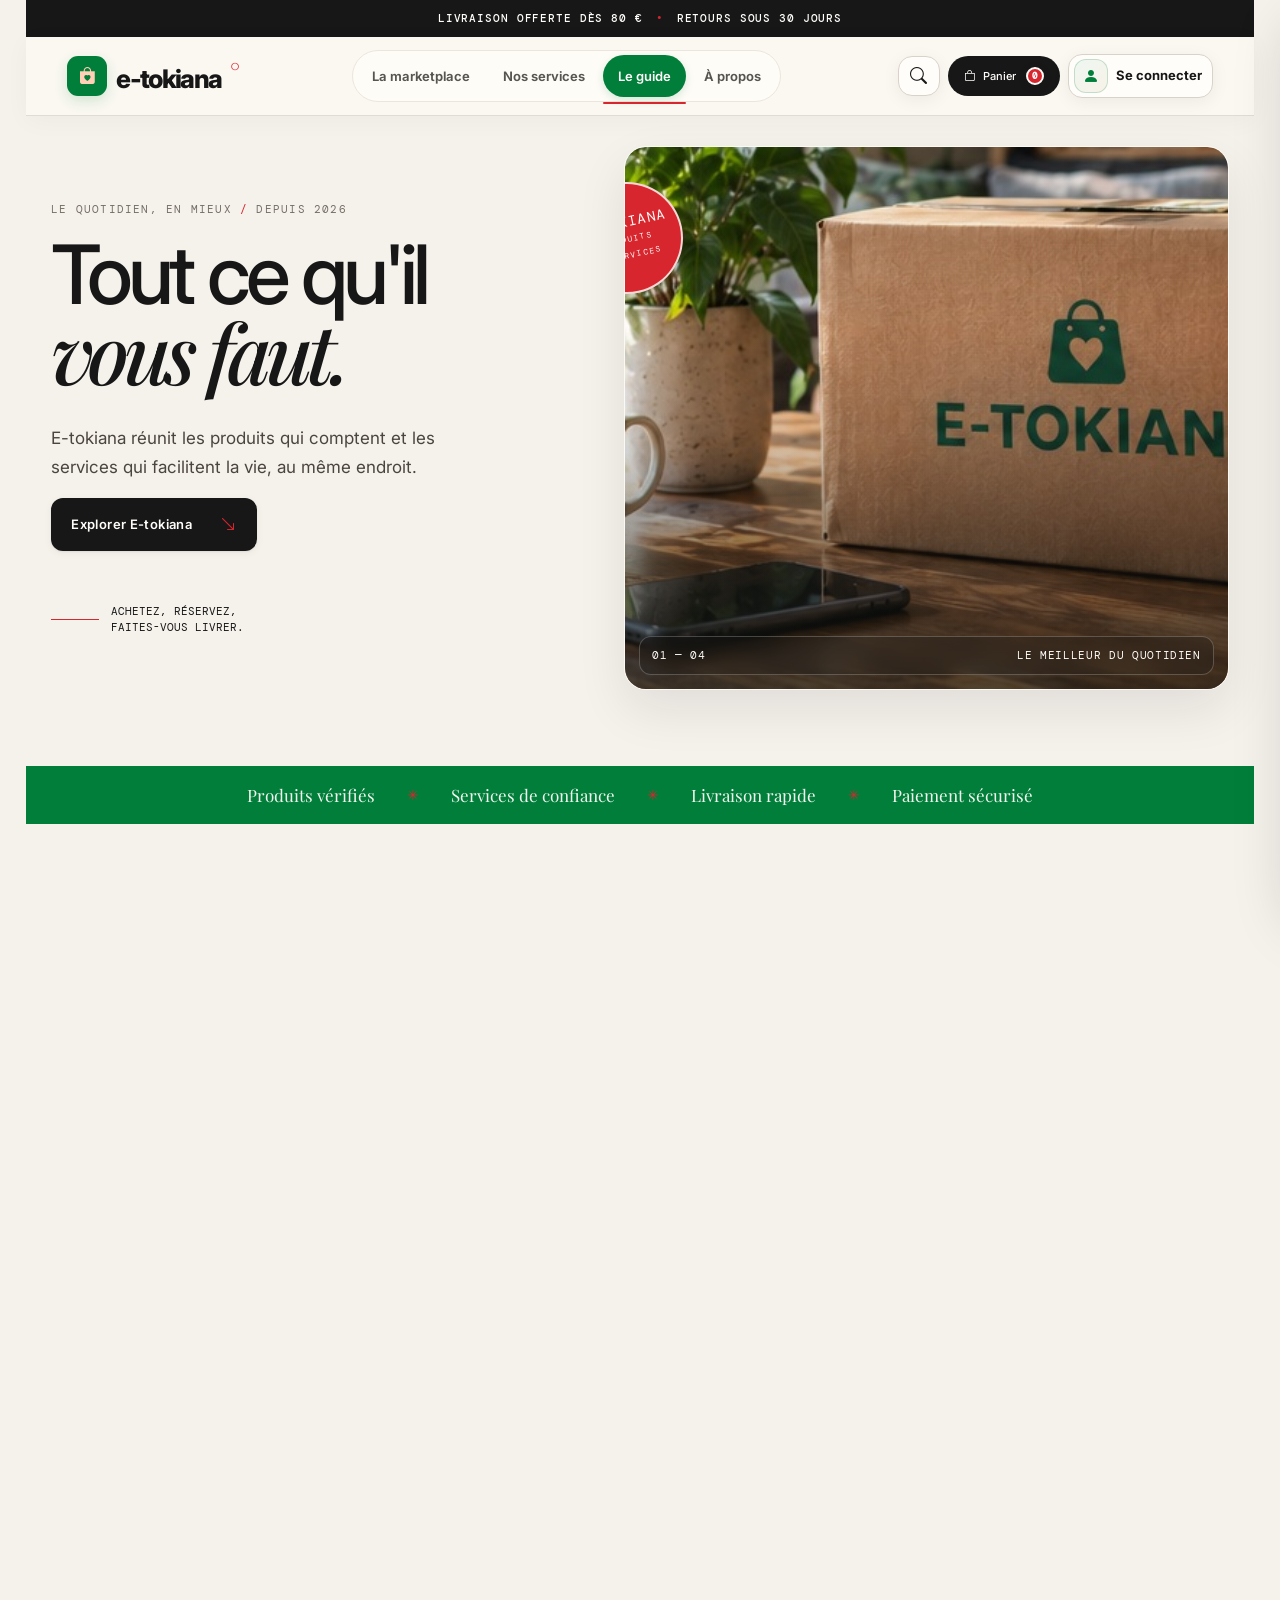
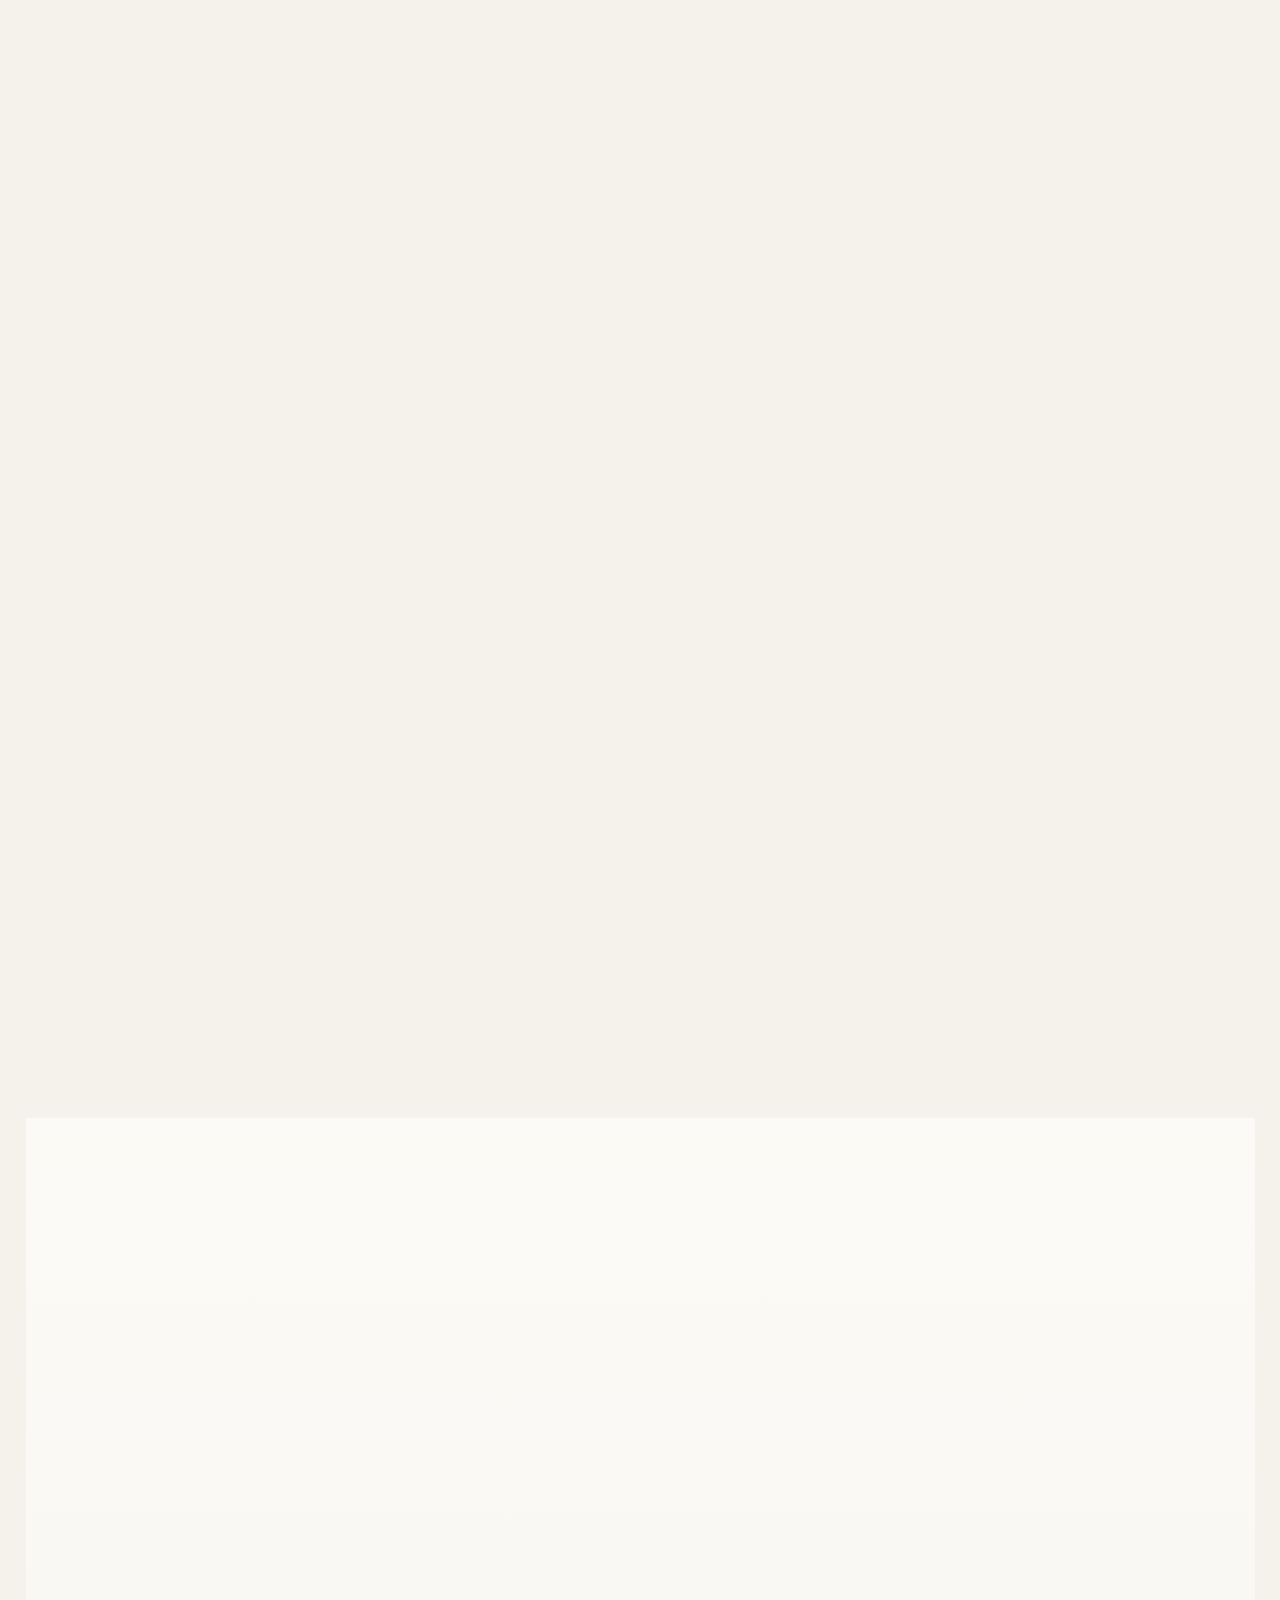
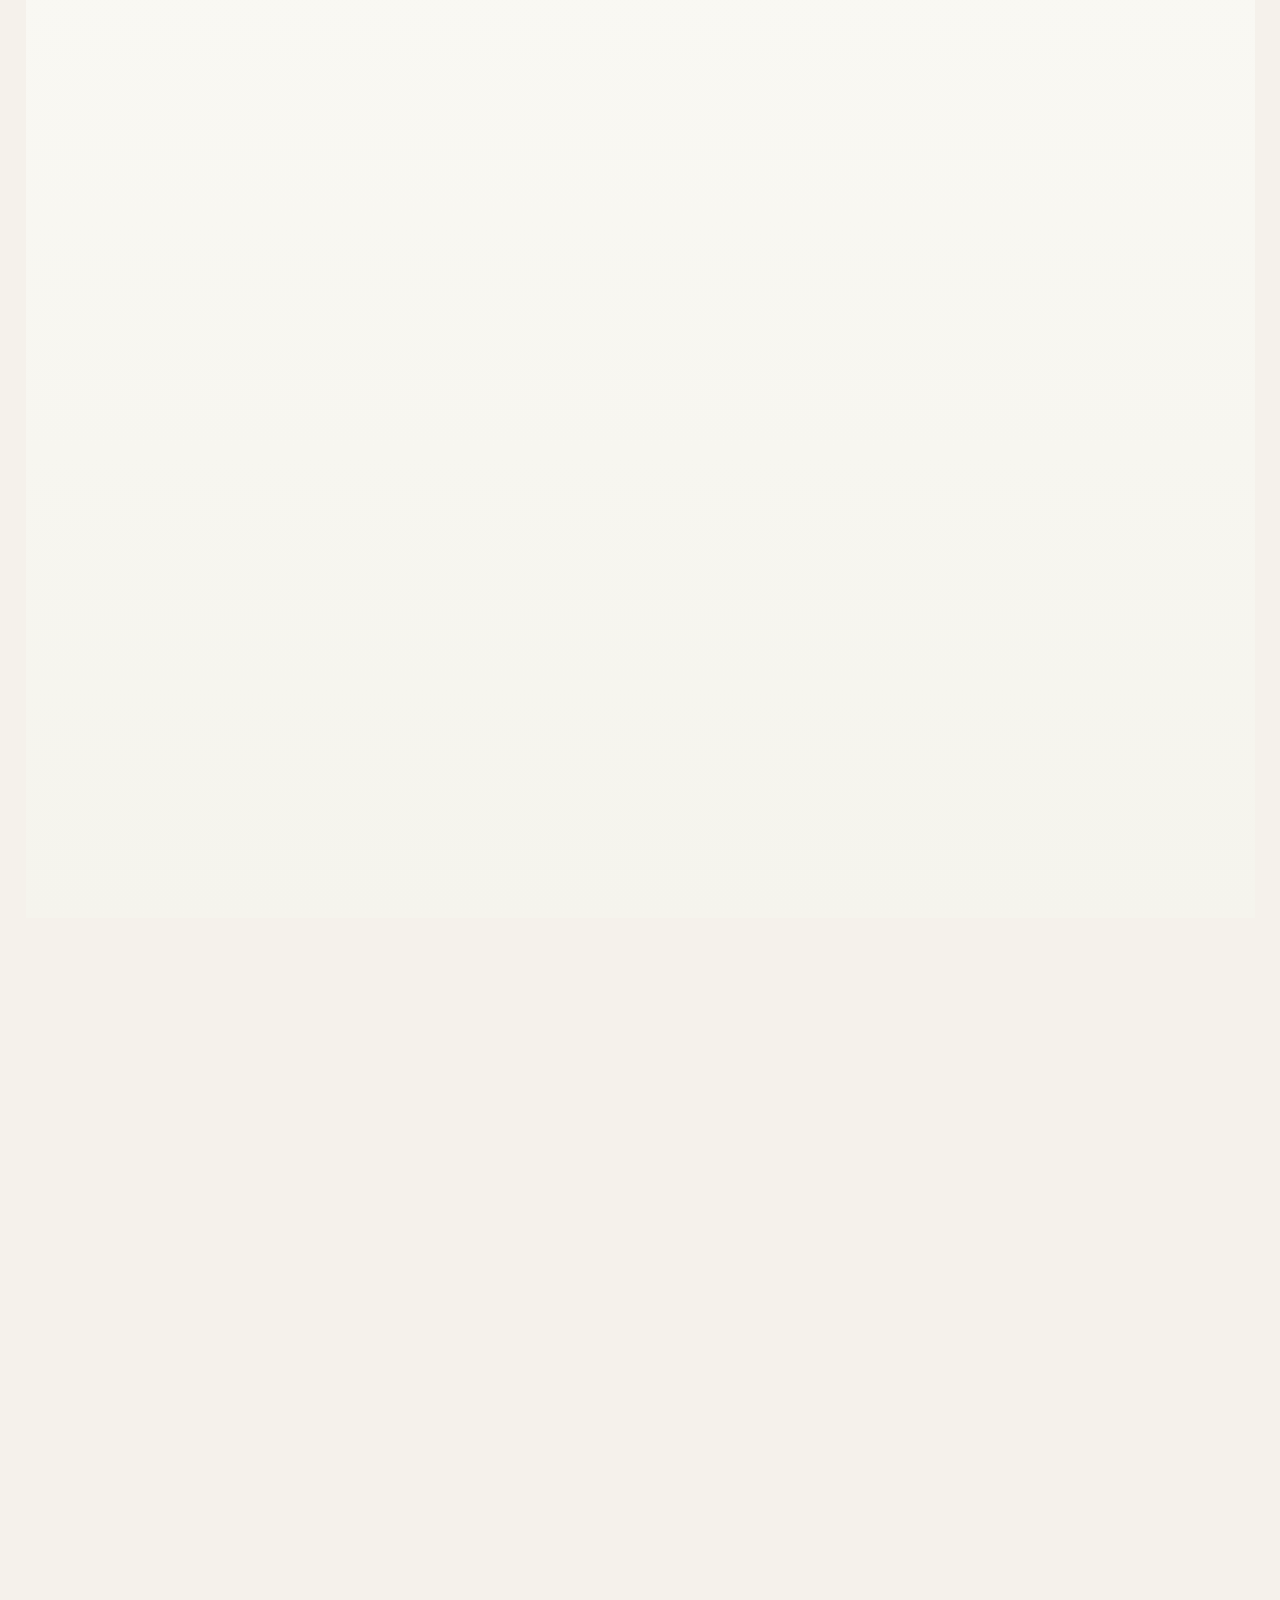
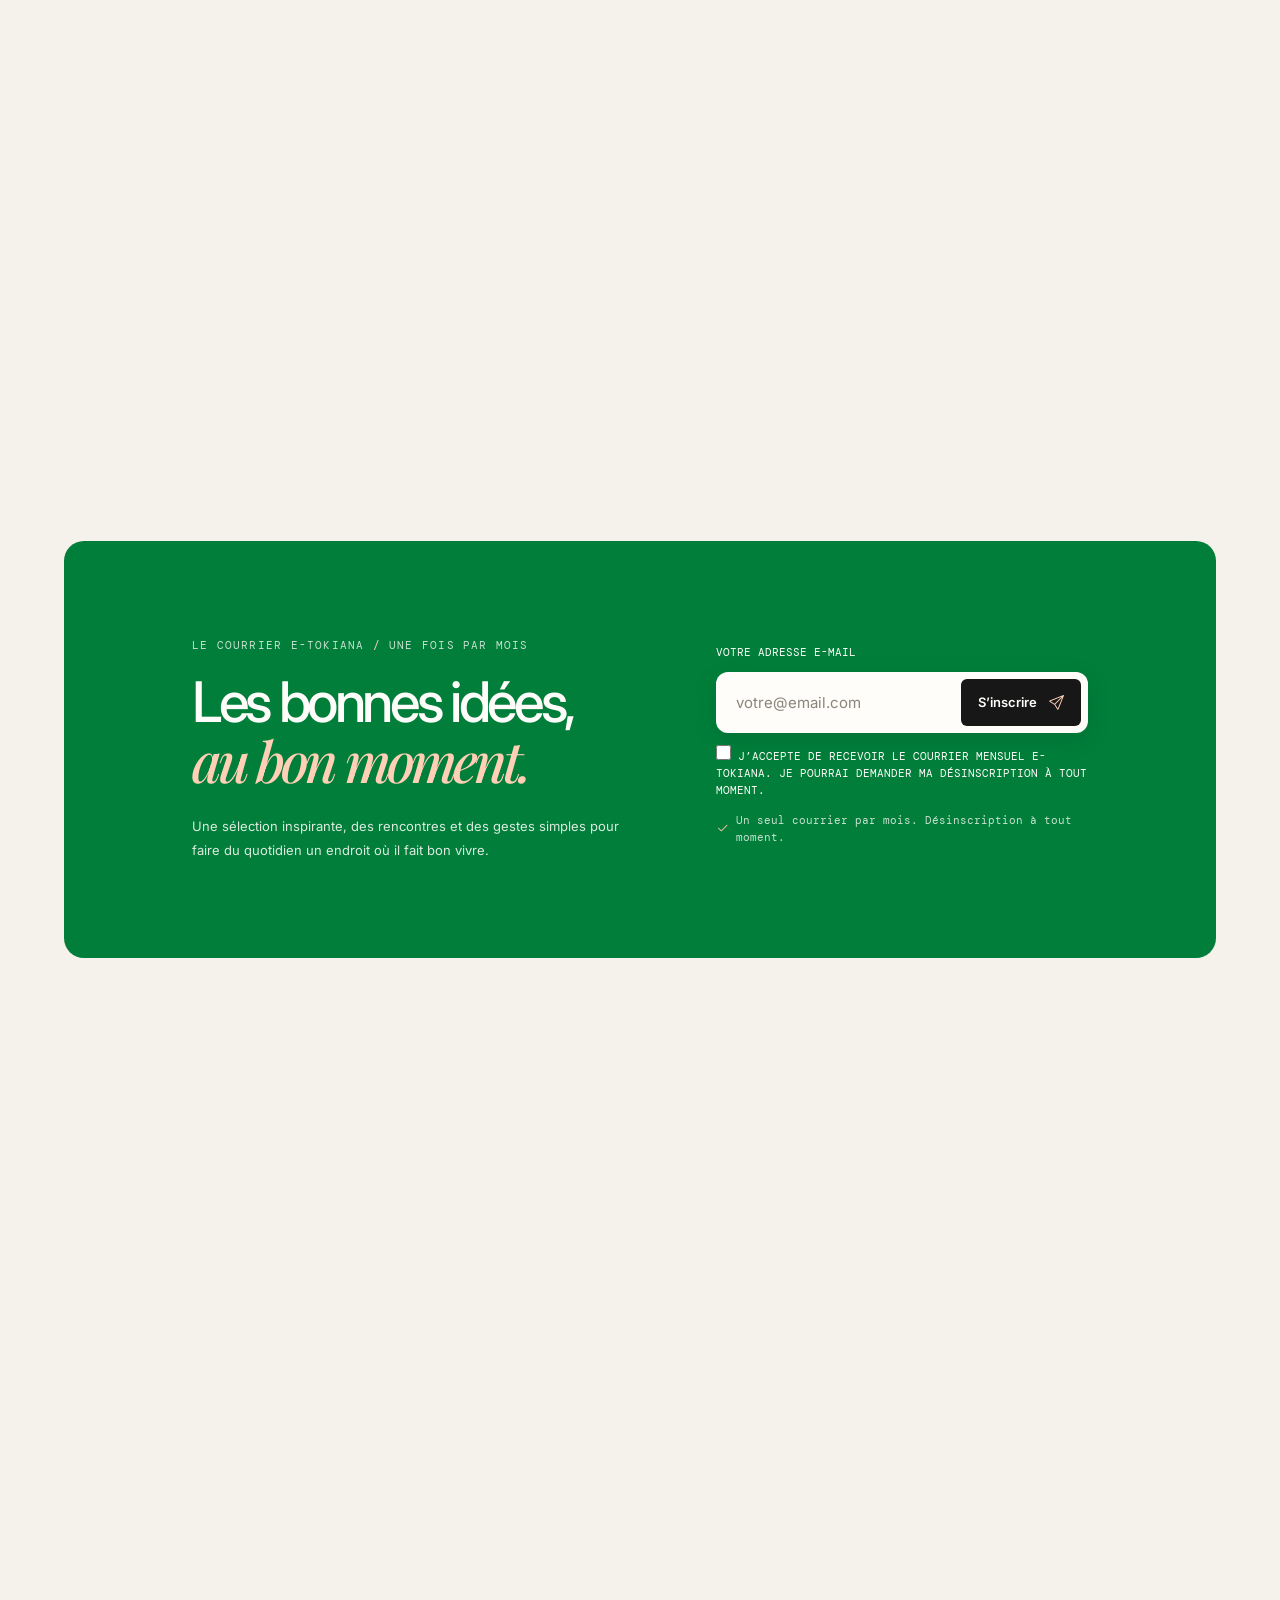
==== commit 5aa9189e: "Update index.html" ====
--- a/index.html
+++ b/index.html
@@ -12346,7 +12346,7 @@
         }
       }
     </style>
-    \n
+  
     <style id="etokiana-dashboard-two-tabs">
       /* Tableau de bord : deux espaces bien distincts, sans changer les autres menus. */
       #user-space-modal .user-dashboard-tabs,
